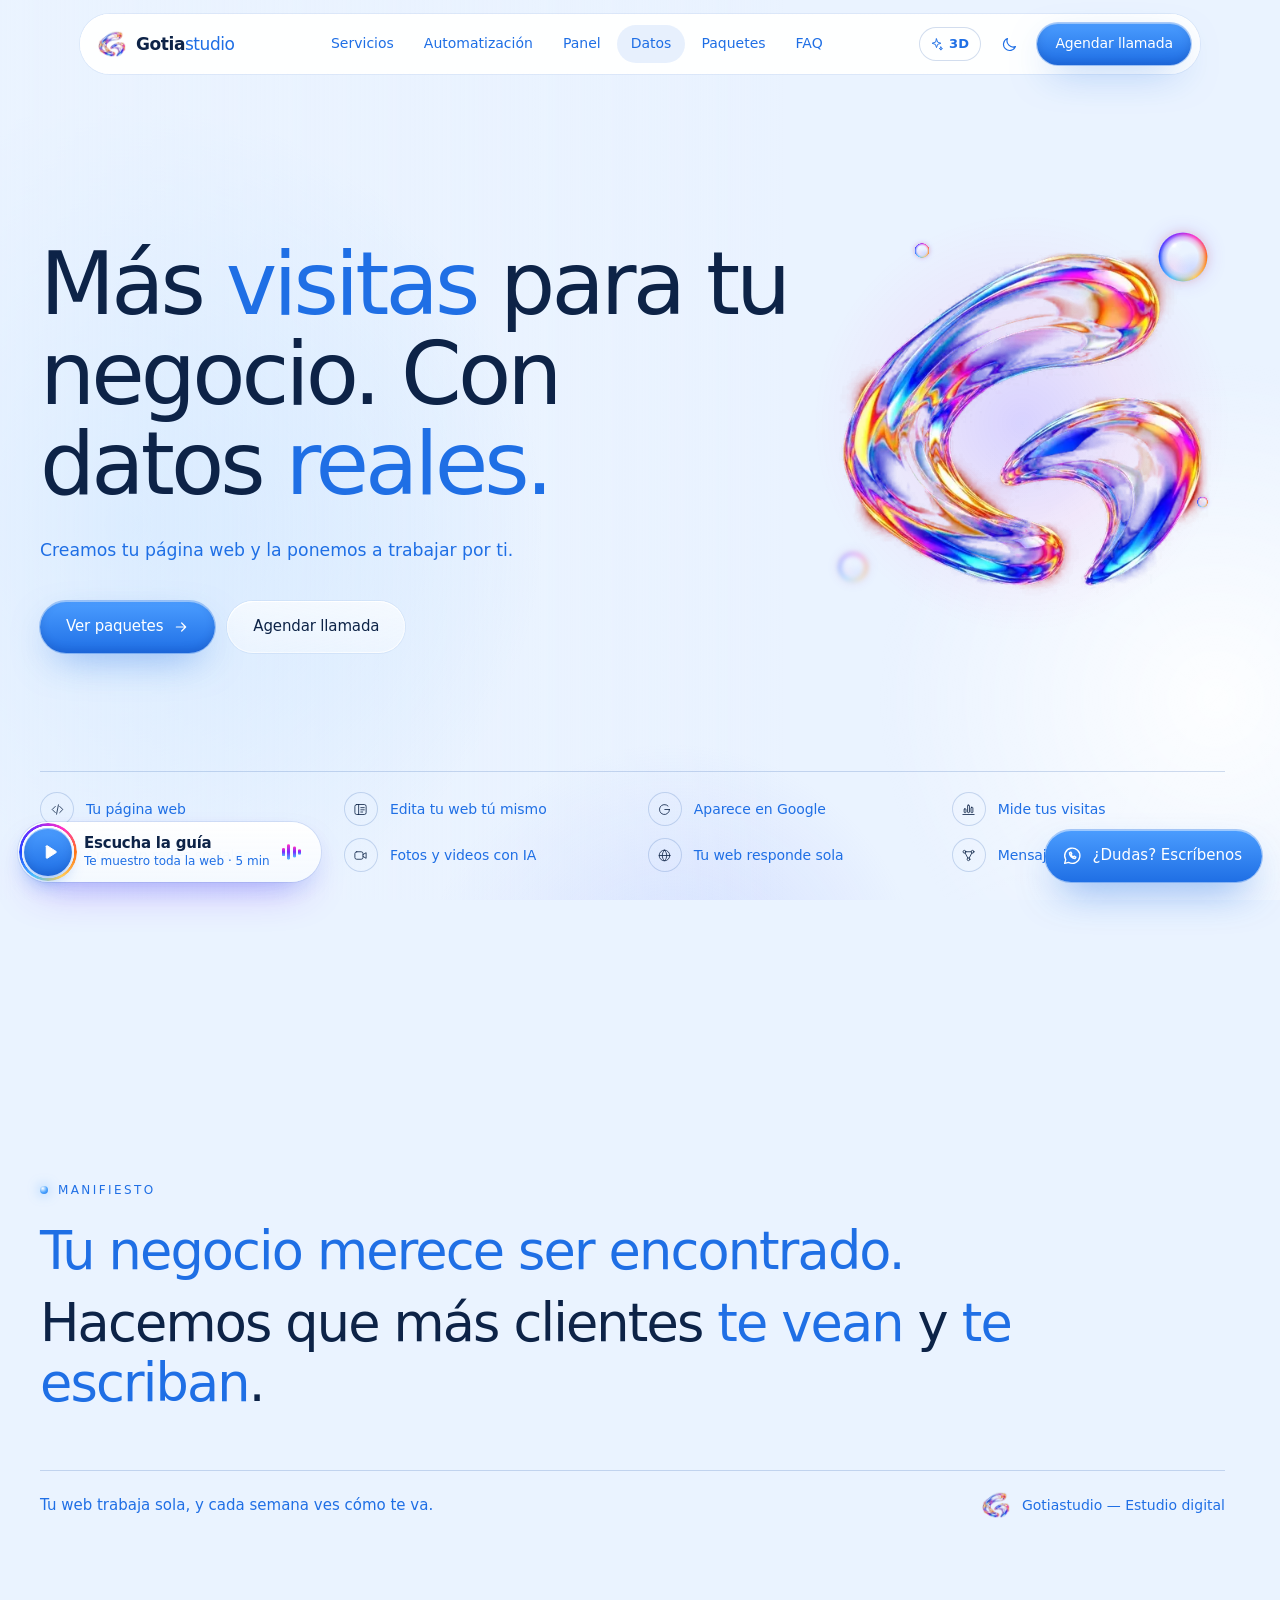
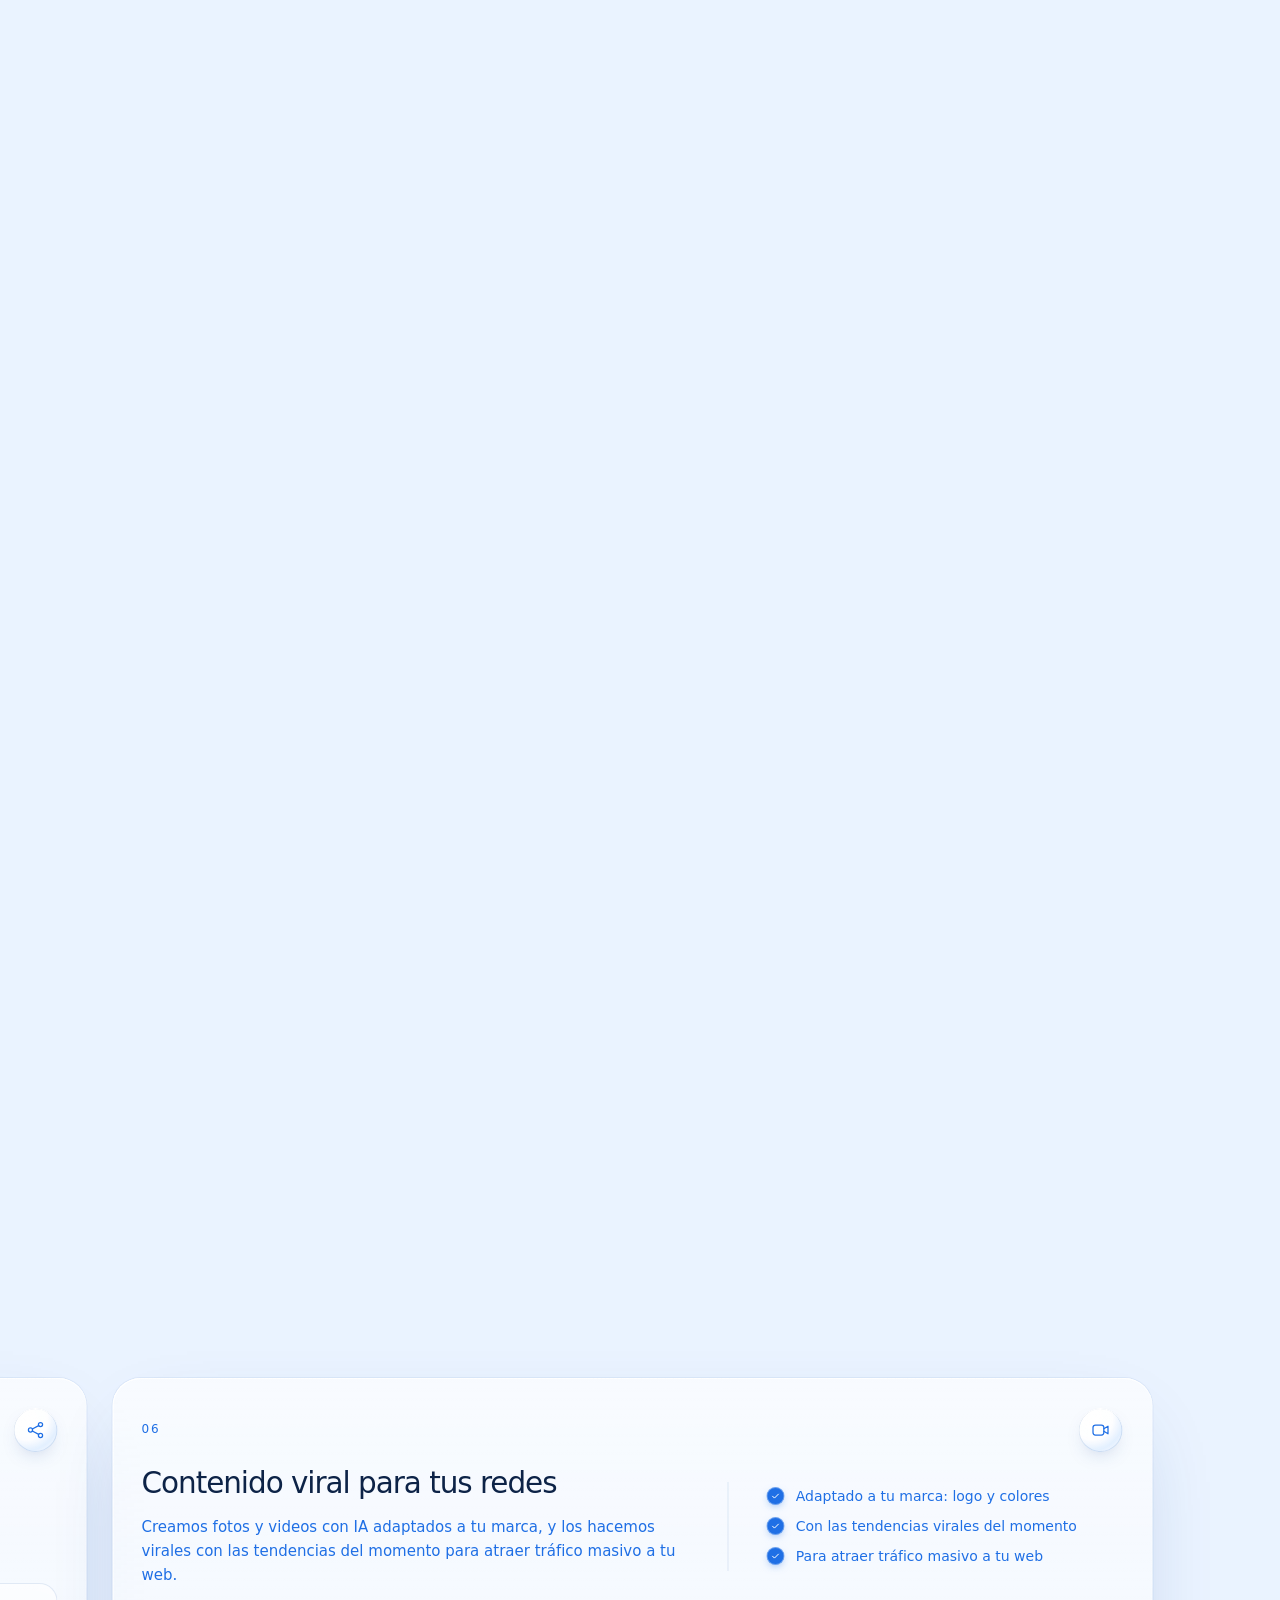
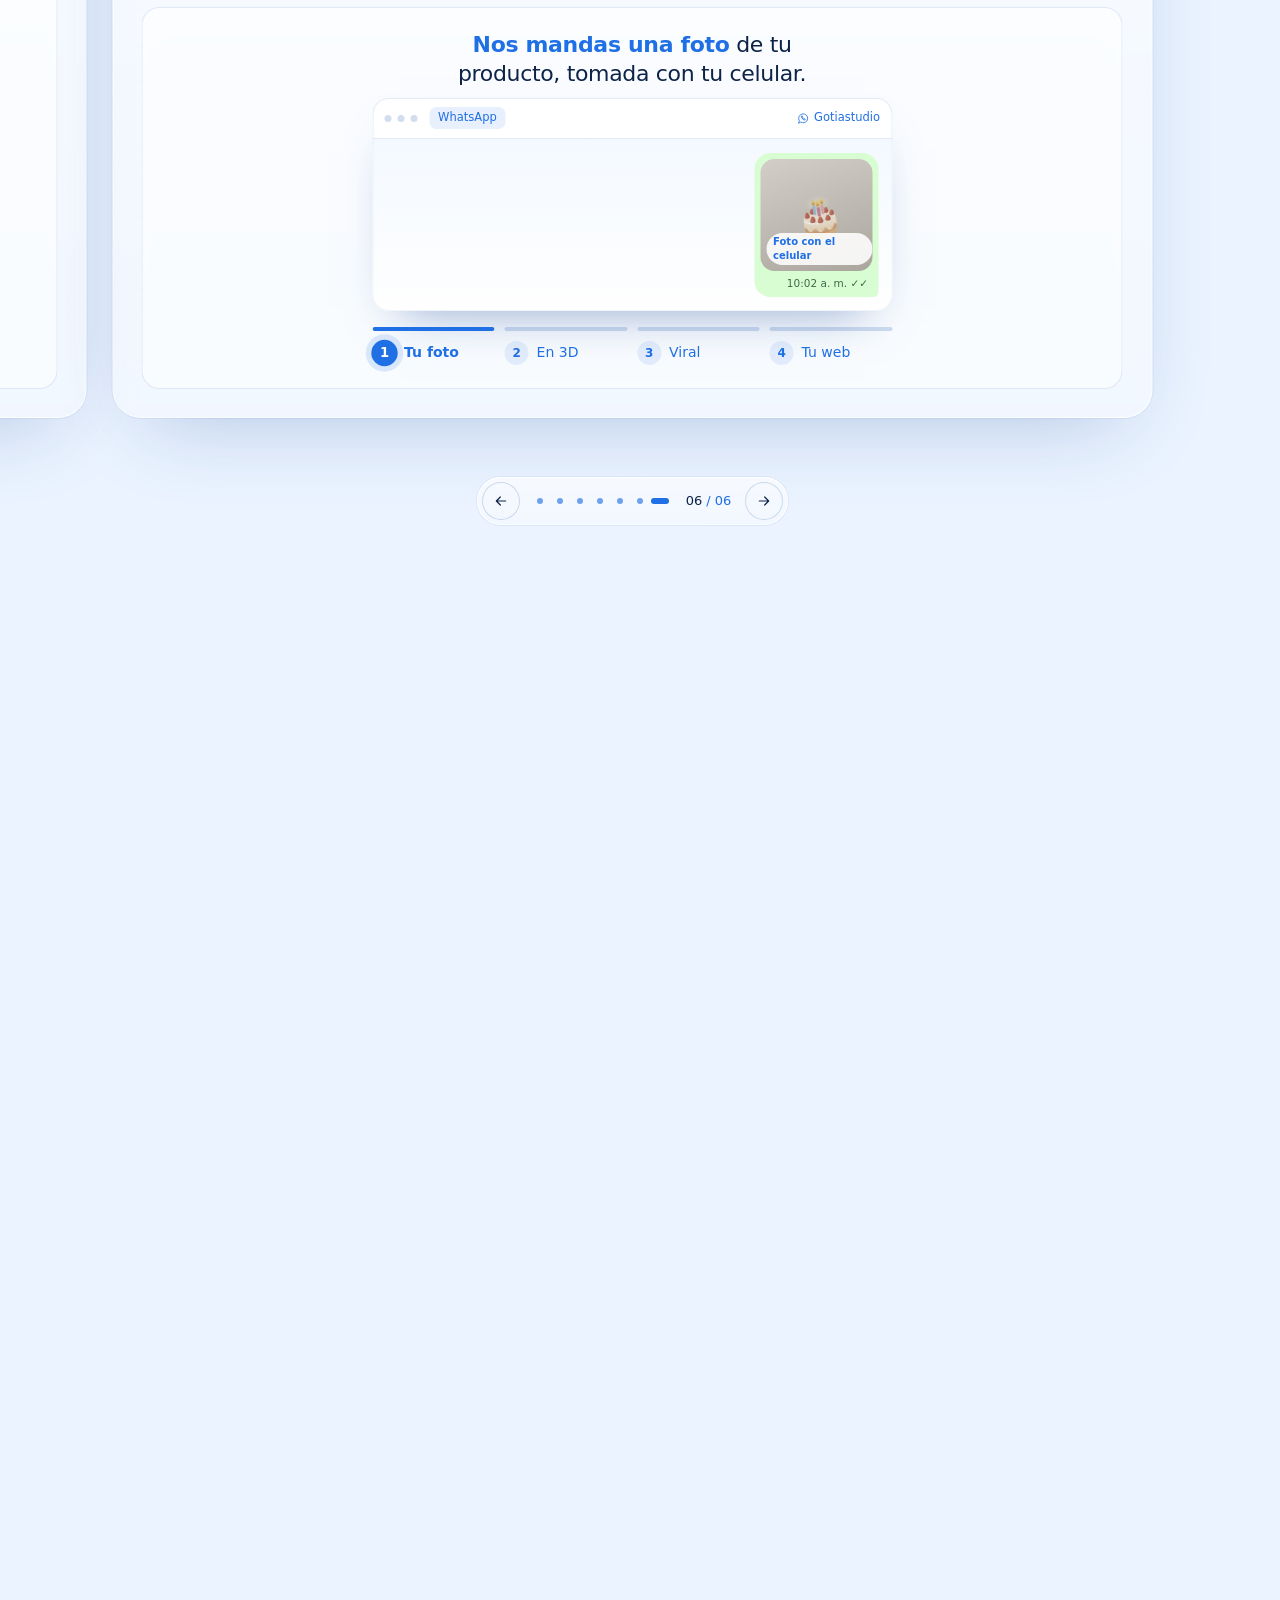
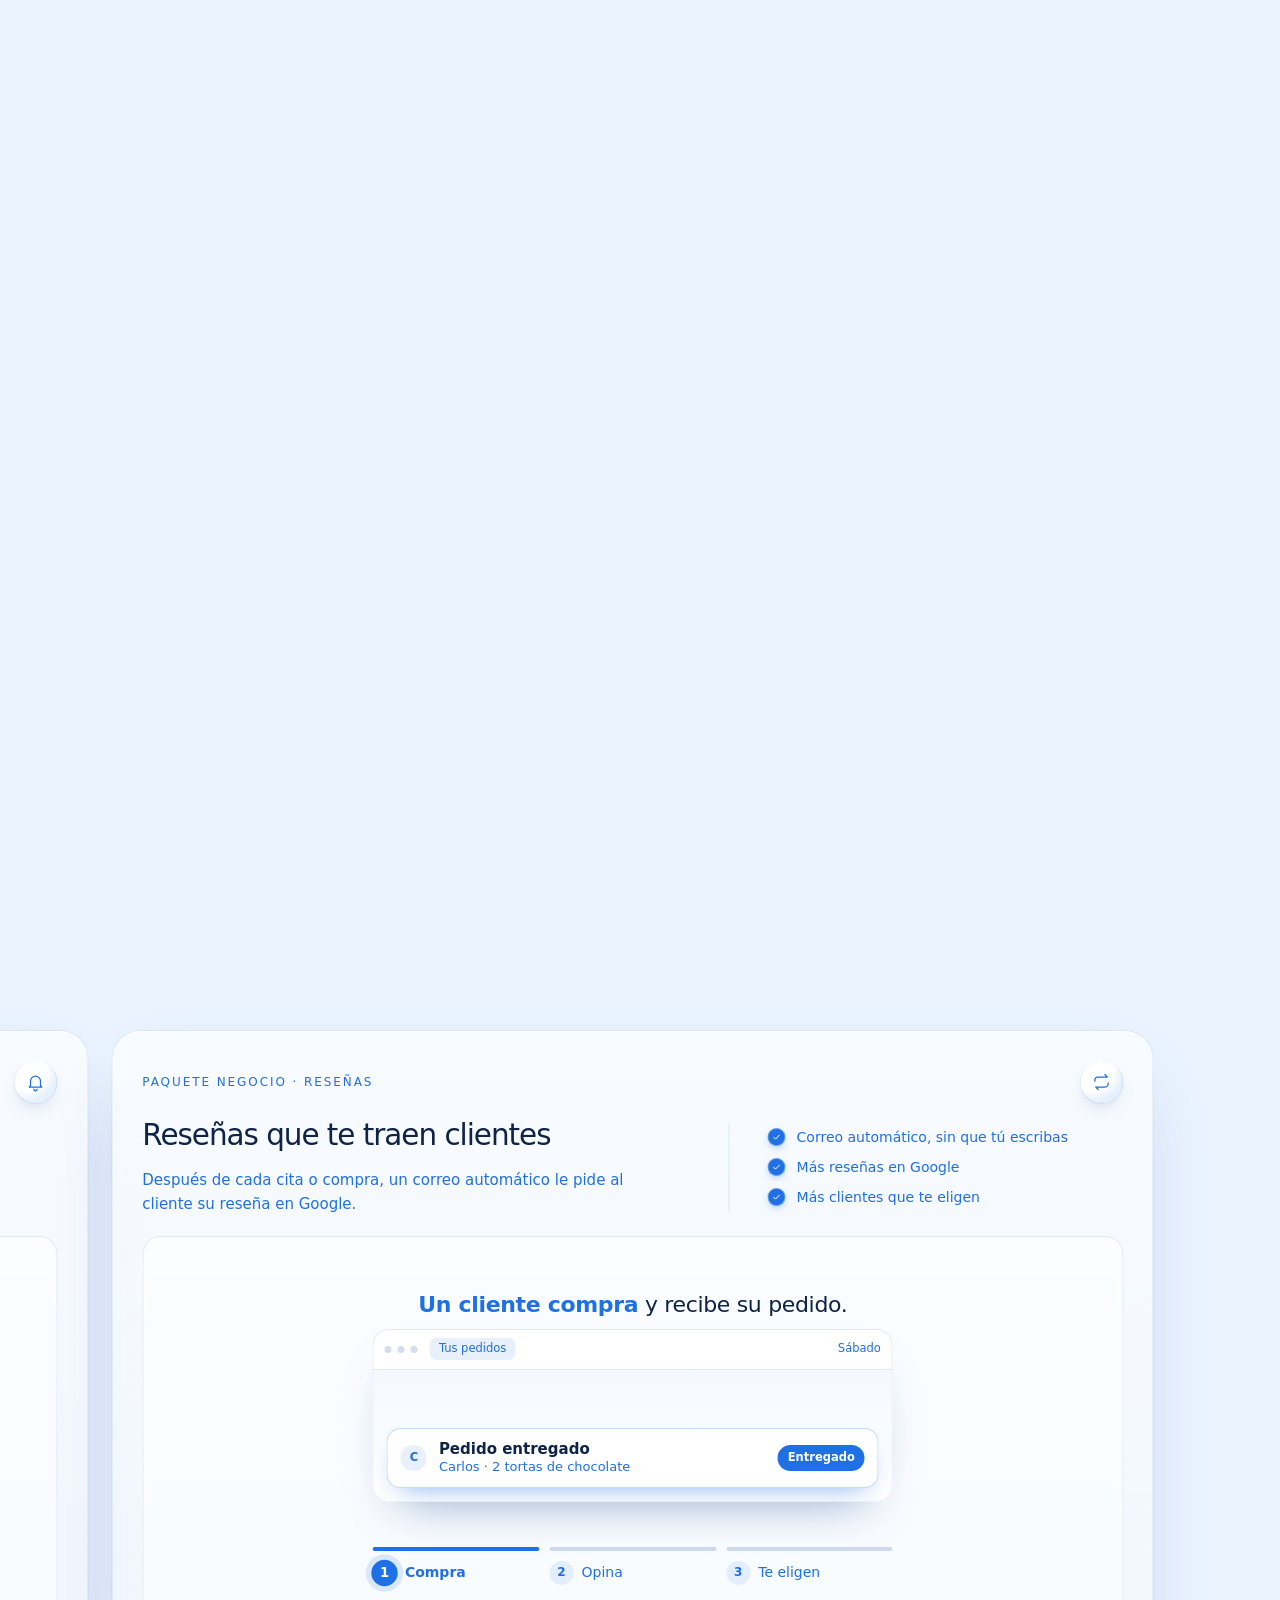
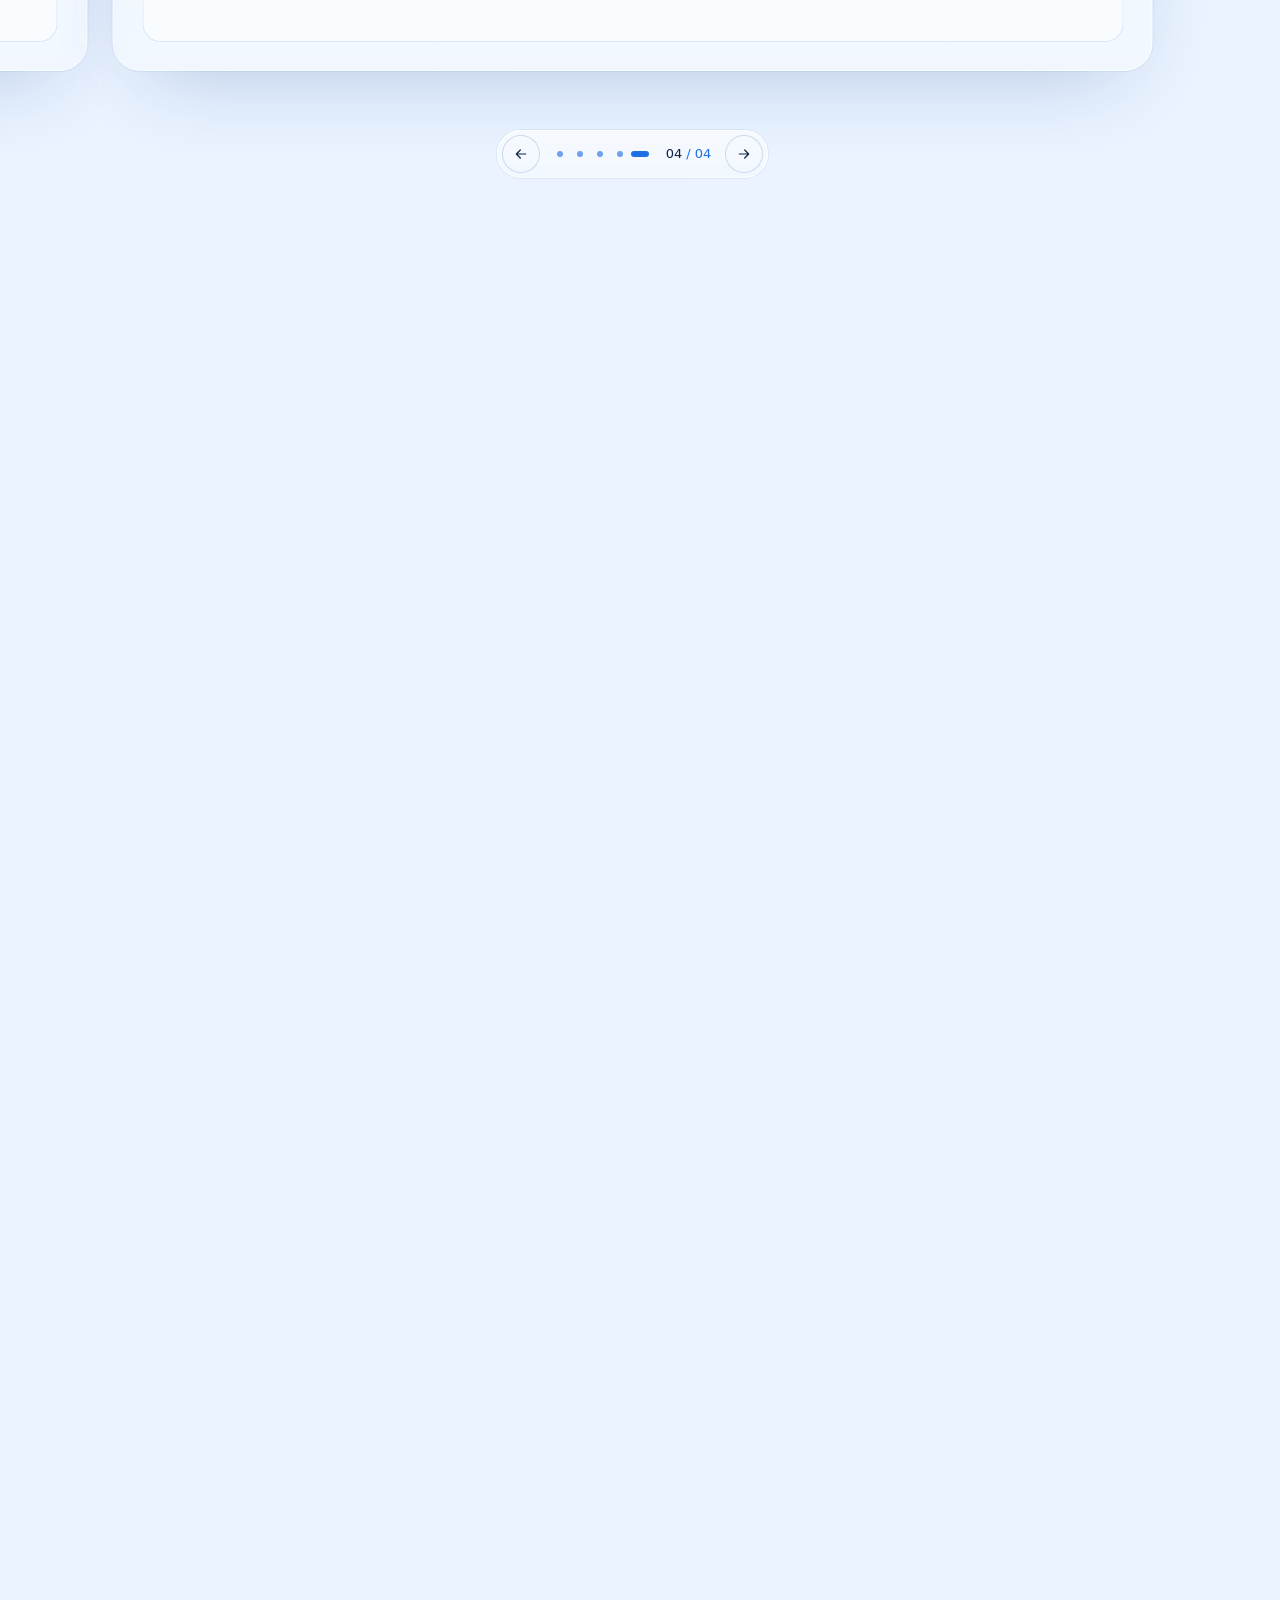
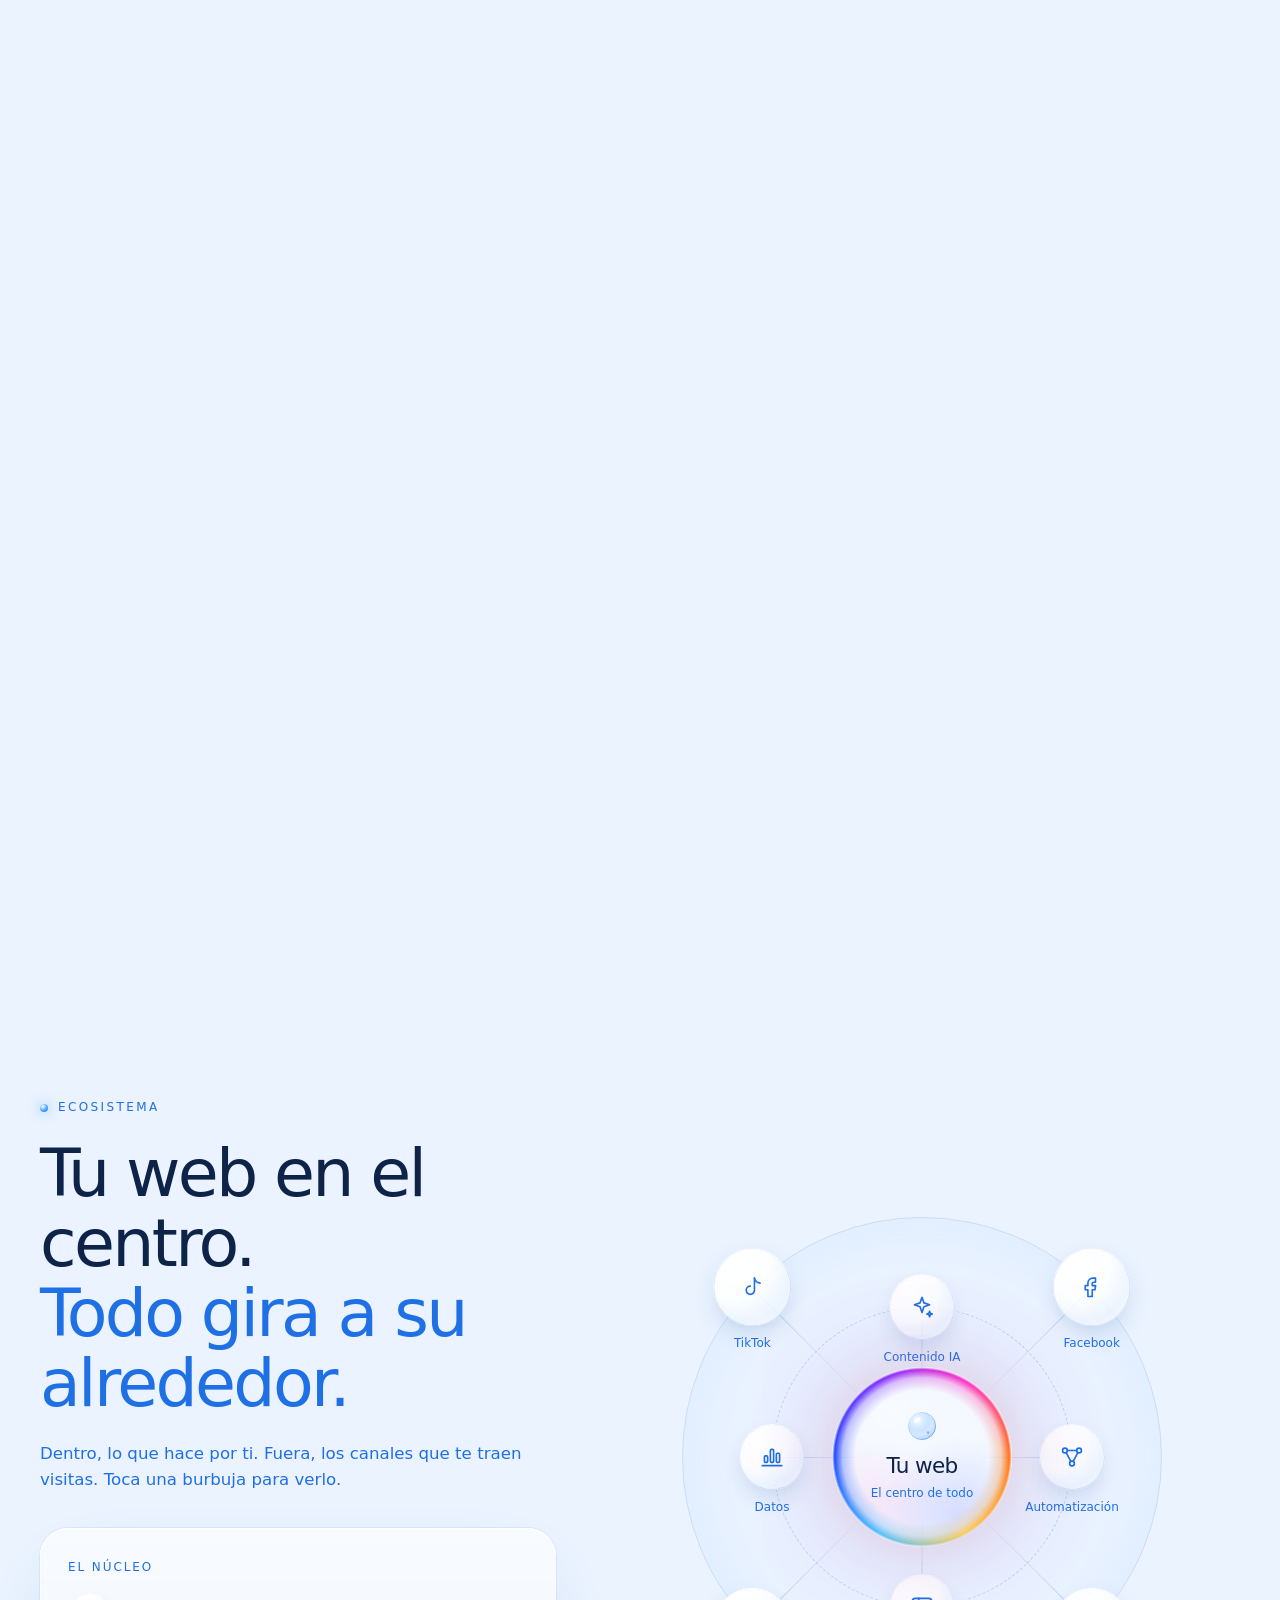
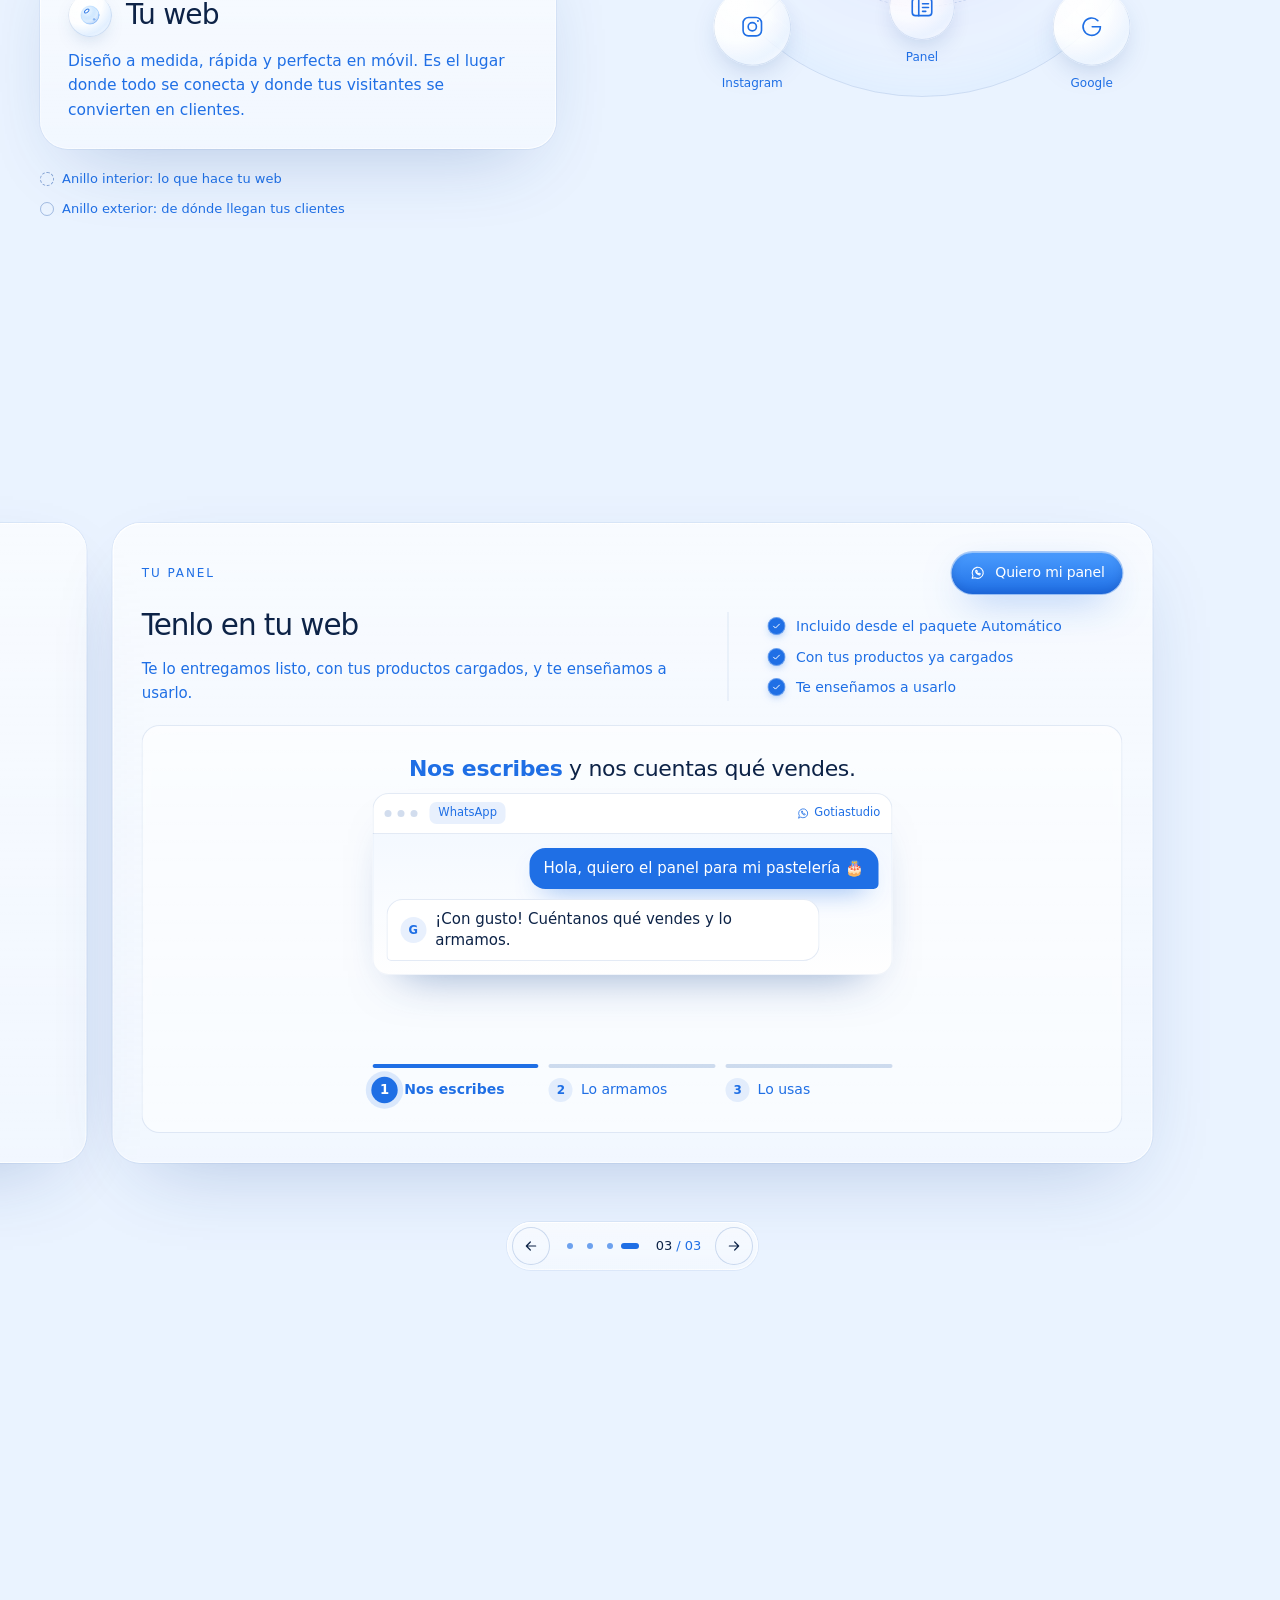
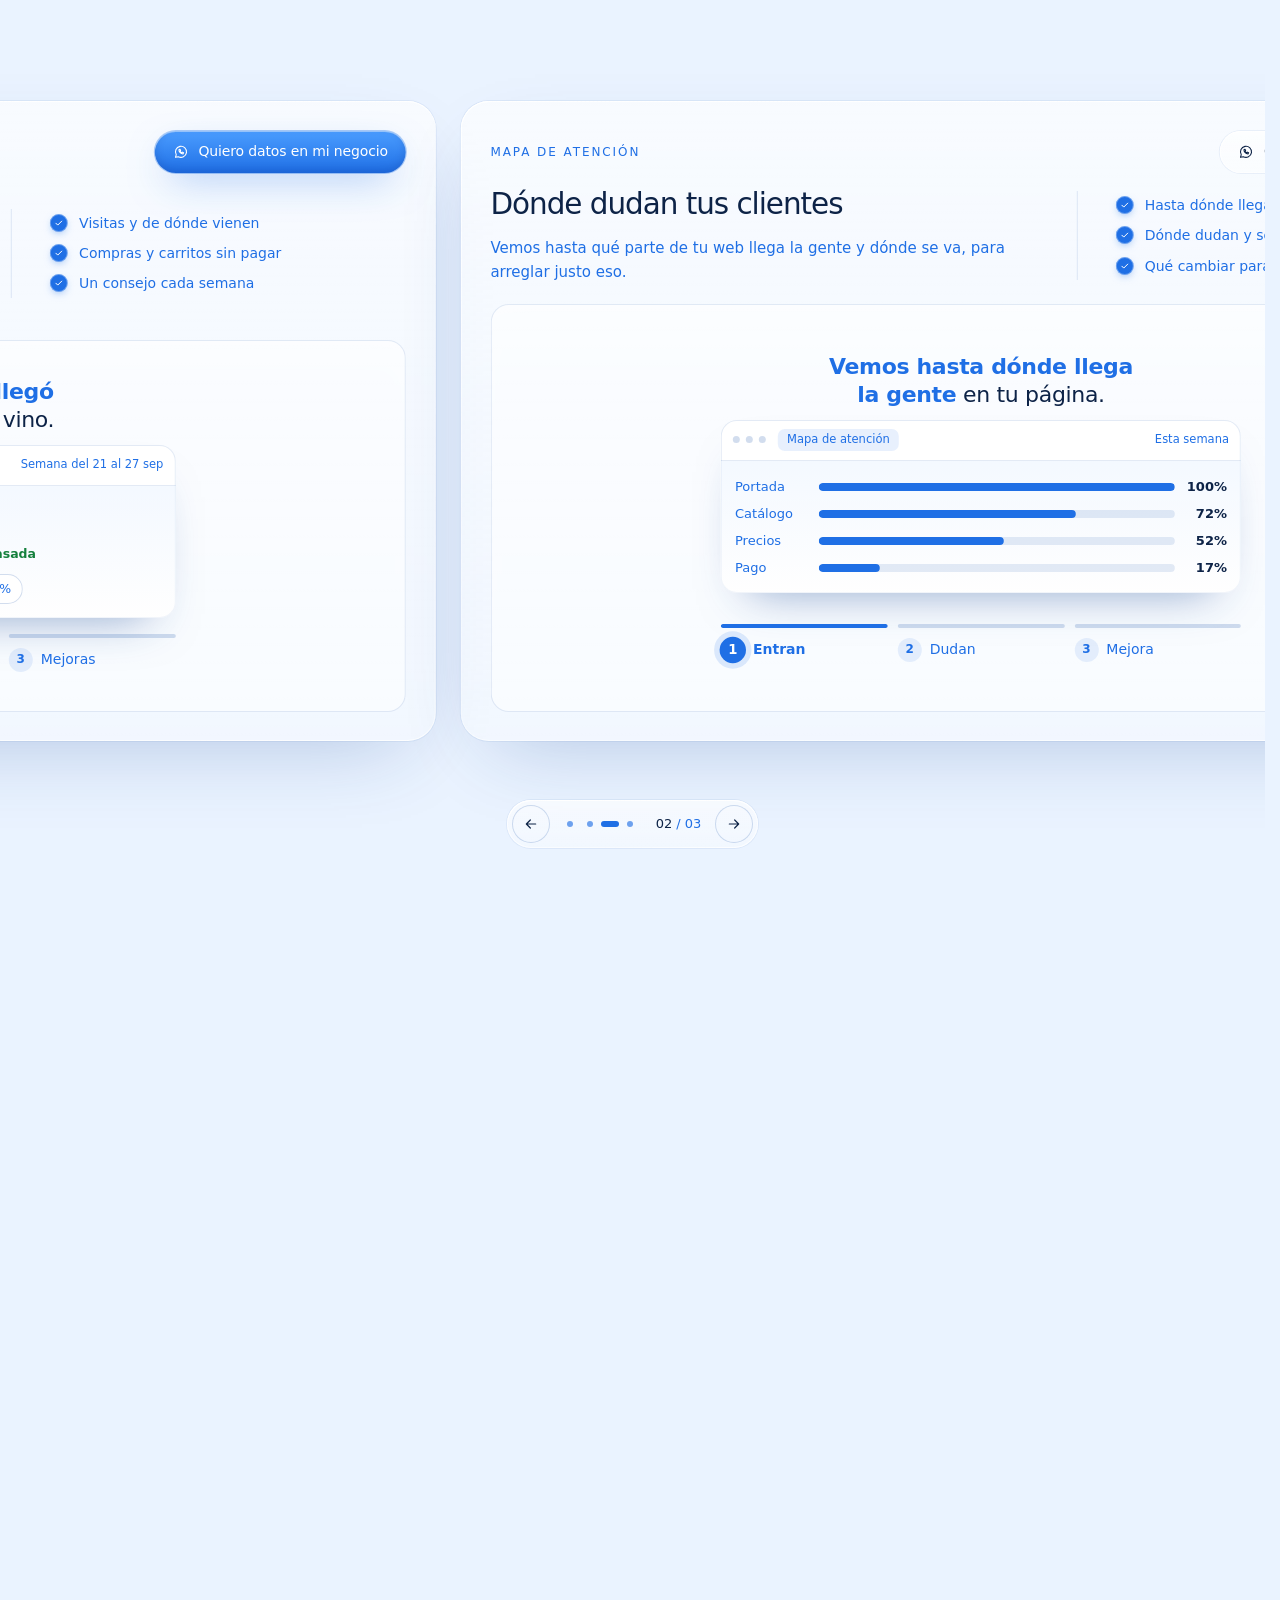
==== index.html @ 7eb77956 "Add files via upload" ====
<!doctype html>
<html lang="es">
<head>
  <meta charset="utf-8">
  <meta name="viewport" content="width=device-width, initial-scale=1, viewport-fit=cover">
  <title>Gotiastudio — Más visitas para tu negocio, con datos reales</title>
  <meta name="description" content="Gotiastudio es un estudio digital premium: páginas web con automatizaciones, catálogos con panel de administrador, posicionamiento en Google y redes sociales, datos verificables semanales y contenido de estudio con IA.">
  <meta name="theme-color" content="#eaf3ff">
  <meta name="color-scheme" content="light">
  <meta property="og:type" content="website">
  <meta property="og:title" content="Gotiastudio — Más visitas para tu negocio, con datos reales">
  <meta property="og:description" content="Webs con automatizaciones, panel de administrador, Google, redes sociales, datos semanales y contenido de estudio con IA. Todo conectado.">
  <!-- Vista previa al compartir por WhatsApp. La imagen es og-imagen.jpg,
       que en la carpeta de GitHub queda en la raíz: por eso la ruta completa es /og-imagen.jpg -->
  <link rel="canonical" href="https://gotiastudio.it.com/">
  <meta property="og:url" content="https://gotiastudio.it.com/">
  <meta property="og:site_name" content="Gotiastudio">
  <meta property="og:locale" content="es_CO">
  <meta property="og:image" content="https://gotiastudio.it.com/og-imagen.jpg">
  <meta property="og:image:width" content="1200">
  <meta property="og:image:height" content="630">
  <meta property="og:image:alt" content="Página web para tu negocio, conectada a tu WhatsApp · Gotiastudio">
  <meta name="twitter:card" content="summary_large_image">
  <link rel="icon" href="favicon-32.png?v=2" type="image/png" sizes="32x32">
  <link rel="icon" href="favicon-192.png?v=2" type="image/png" sizes="192x192">
  <link rel="apple-touch-icon" href="apple-touch-icon.png?v=2">

  <!-- la letra Manrope va en la web (sin pedirla a Google): carga antes y sin bloquear -->
  <link rel="preload" href="manrope-latin.woff2" as="font" type="font/woff2" crossorigin>
  <link rel="preload" href="g-glass-alpha-480.webp" as="image" type="image/webp" fetchpriority="high"
        imagesrcset="g-glass-alpha-480.webp 480w, g-glass-alpha.webp?v=2 648w" imagesizes="(max-width: 860px) 260px, 30vw">
  <link rel="stylesheet" href="styles.css?v=92">

  <script>
    (function () {
      var root = document.documentElement;
      root.classList.add('js');
      // tres versiones de la web:
      //   · "esencial" (simple y rápida): la que se ve al entrar con un buen equipo (html.lite)
      //   · "lite": la Esencial con todo quieto y sin desenfoques, para equipos de gama media-baja,
      //     internet lento o ahorro de datos (html.lite.lowend). La web la elige sola (lowEnd, abajo)
      //   · "3d" (efectos y movimiento): solo si quien visita la activa con el botón "3D" del menú
      // La elección dura toda la visita (sessionStorage). Un enlace con ?version=3d o ?version=lite
      // entra directo a esa versión; ?version=esencial sale del 3D y deja que la web vuelva a elegir.
      var gotia = window.gotia = window.gotia || {};
      // scripts de la versión 3D: solo se descargan si se elige el 3D (main.js los carga)
      gotia.fx = ['bubbles.js?v=13', 'scenes.js?v=4'];

      // ¿equipo o conexión de gama media-baja? Devuelve el motivo, o '' si va bien con Esencial.
      // Aquí solo lo que el navegador cuenta al instante: la prueba del chip gráfico y la de
      // fluidez van después, sin frenar la carga (main.js), y se recuerdan para la próxima vez.
      // (La misma prueba está en paquetes.html)
      function lowEnd() {
        var n = navigator, c = n.connection || {};
        var mq = function (q) { return matchMedia(q).matches; };
        if (c.saveData || mq('(prefers-reduced-data: reduce)')) return 'ahorro de datos';
        if (/2g|3g/.test(c.effectiveType || '')) return 'internet lento';
        if (mq('(prefers-reduced-motion: reduce)')) return 'movimiento reducido';
        if (n.deviceMemory && n.deviceMemory <= 4) return 'poca memoria';
        // los equipos de Apple no dicen sus núcleos reales: ahí decide la prueba de fluidez
        var cores = n.hardwareConcurrency || 8;
        if (!/Mac|iPhone|iPad|iPod/.test(n.platform || '') && cores <= (mq('(pointer: coarse)') ? 4 : 2)) return 'procesador';
        try {
          if (localStorage.getItem('gotia-gpu') === 'bajo') return 'gráficos';
          if (Date.now() - Number(localStorage.getItem('gotia-lento')) < 2592e6) return 'iba lento';   // 30 días
        } catch (e) {}
        return '';
      }

      var v = null;
      try {
        var params = new URLSearchParams(location.search), q = params.get('version');
        if (q === '3d' || q === 'lite' || q === 'esencial') {
          if (q === 'esencial') sessionStorage.removeItem('gotia-version');
          else sessionStorage.setItem('gotia-version', q);
          params.delete('version');
          var rest = params.toString();
          history.replaceState(null, '', location.pathname + (rest ? '?' + rest : '') + location.hash);
        }
        v = sessionStorage.getItem('gotia-version');
      } catch (e) {}
      if (v !== '3d' && v !== 'lite') v = null;
      gotia.chosen = v;   // lo que eligió quien visita (null: decide la web)
      if (v === '3d') {
        root.classList.add('is-loading');
        gotia.fx.forEach(function (src) {
          var l = document.createElement('link');
          l.rel = 'preload'; l.as = 'script'; l.href = src;
          document.head.appendChild(l);
        });
      } else {
        root.classList.add('lite');
        gotia.low = v === 'lite' ? 'enlace' : lowEnd();   // por qué está en Lite ('' = Esencial)
        if (gotia.low) root.classList.add('lowend');
      }
    })();
    // modo negro: si el visitante lo eligió antes, se aplica antes de pintar nada (sin destello claro)
    try {
      if (localStorage.getItem('gotia-theme') === 'dark') {
        document.documentElement.dataset.theme = 'dark';
        document.querySelector('meta[name="theme-color"]').content = '#000000';
        document.querySelector('meta[name="color-scheme"]').content = 'dark';
      }
    } catch (e) {}
    // red de seguridad: si el JS no llega, la pantalla de carga nunca deja la página bloqueada
    setTimeout(function () {
      if (window.gotia.loaderRunning) return;
      document.documentElement.classList.remove('is-loading');
      document.body.classList.add('is-ready');
      document.dispatchEvent(new Event('gotia:reveal'));
    }, 6000);
  </script>

  <script type="application/ld+json">
  {
    "@context": "https://schema.org",
    "@type": "ProfessionalService",
    "name": "Gotiastudio",
    "url": "https://gotiastudio.it.com/",
    "image": "https://gotiastudio.it.com/og-imagen.jpg",
    "description": "Estudio digital premium: páginas web con automatizaciones, catálogos con panel de administrador, posicionamiento en Google y redes sociales, datos verificables y contenido de estudio con IA.",
    "email": "gotiastudiocontacto@gmail.com",
    "makesOffer": [
      {"@type": "Offer", "itemOffered": {"@type": "Service", "name": "Páginas web: paquetes Emprende, Presencia, Automático y Negocio"}},
      {"@type": "Offer", "itemOffered": {"@type": "Service", "name": "Automatizaciones dentro de tu página web, conectadas con Google Calendar, Booking y Airbnb"}},
      {"@type": "Offer", "itemOffered": {"@type": "Service", "name": "Mensualidades: Cuidado, Cuidado Automático, Cuidado Negocio y Crecimiento"}},
      {"@type": "Offer", "itemOffered": {"@type": "Service", "name": "Catálogo con panel de administrador"}},
      {"@type": "Offer", "itemOffered": {"@type": "Service", "name": "Posicionamiento en el ecosistema de Google"}},
      {"@type": "Offer", "itemOffered": {"@type": "Service", "name": "Datos verificables y reporte semanal"}},
      {"@type": "Offer", "itemOffered": {"@type": "Service", "name": "Posicionamiento en Instagram, TikTok y Facebook"}},
      {"@type": "Offer", "itemOffered": {"@type": "Service", "name": "Contenido de estudio con IA avanzada"}}
    ]
  }
  </script>
</head>
<body>

<!-- ============ PANTALLA DE CARGA ============ -->
<div class="loader" id="loader" role="status" aria-label="Cargando Gotiastudio">
  <div class="loader-bubbles" aria-hidden="true">
    <span class="lb far" style="--s:22vmin;left:-2%;top:3%;--d:10s;--dy:-24px"></span>
    <span class="lb far" style="--s:13vmin;left:13%;top:22%;--d:7s;--dl:.05s;--dy:-30px"></span>
    <span class="lb" style="--s:7vmin;left:84%;top:16%;--d:8s;--dl:.15s;--dy:-22px;--dx:8px"></span>
    <span class="lb far" style="--s:16vmin;left:88%;top:70%;--d:9s;--dl:.1s;--dy:-34px"></span>
    <span class="lb" style="--s:8vmin;left:9%;top:77%;--d:7.5s;--dl:.2s;--dy:-24px;--dx:-6px"></span>
    <span class="lb" style="--s:4vmin;left:27%;top:89%;--d:6s;--dl:.3s;--dy:-18px"></span>
    <span class="lb" style="--s:5.5vmin;left:71%;top:90%;--d:6.5s;--dl:.25s;--dy:-20px"></span>
    <span class="lb" style="--s:3vmin;left:31%;top:10%;--d:5.5s;--dl:.35s;--dy:-14px"></span>
    <span class="lb" style="--s:2.6vmin;left:65%;top:8%;--d:6s;--dl:.4s;--dy:-16px"></span>
    <span class="lb" style="--s:3.4vmin;left:95%;top:43%;--d:5s;--dl:.3s;--dy:-12px"></span>
    <span class="lb" style="--s:2.4vmin;left:4%;top:47%;--d:5.5s;--dl:.45s;--dy:-14px"></span>
    <span class="lb" style="--s:2vmin;left:43%;top:93%;--d:5s;--dl:.5s;--dy:-12px"></span>
    <span class="lb" style="--s:1.6vmin;left:57%;top:14%;--d:4.5s;--dl:.5s;--dy:-10px"></span>
    <span class="lb" style="--s:2.2vmin;left:79%;top:36%;--d:5s;--dl:.55s;--dy:-12px"></span>
    <span class="lb" style="--s:2.8vmin;left:19%;top:58%;--d:6s;--dl:.4s;--dy:-16px"></span>
    <span class="lb far" style="--s:20vmin;left:101%;top:101%;--d:11s;--dl:.1s;--dy:-28px"></span>
  </div>

  <div class="loader-core" aria-hidden="true">
    <div class="loader-halo"><i></i></div>
    <svg class="loader-ring" viewBox="0 0 220 220">
      <defs>
        <linearGradient id="ld-irid" x1="0" y1="0" x2="1" y2="1">
          <stop offset="0" stop-color="#4cc0ff"/>
          <stop offset=".22" stop-color="#1f47ff"/>
          <stop offset=".42" stop-color="#7a2bff"/>
          <stop offset=".62" stop-color="#ff2fc6"/>
          <stop offset=".82" stop-color="#ff7314"/>
          <stop offset="1" stop-color="#ffcc59"/>
        </linearGradient>
      </defs>
      <circle class="lr-track" cx="110" cy="110" r="104"/>
      <circle class="lr-ticks" cx="110" cy="110" r="97" pathLength="120"/>
      <circle class="lr-arc" cx="110" cy="110" r="104" pathLength="100"/>
    </svg>
    <div class="loader-head"></div>
    <div class="loader-orbit" style="--in:13%;--t:5s;--o:-1.2s"><span class="lb" style="--s:9px;--dl:.6s"></span></div>
    <div class="loader-orbit rev" style="--in:-5%;--t:7.5s;--o:-3s"><span class="lb" style="--s:20px;--dl:.5s"></span></div>
    <div class="loader-orbit" style="--in:-11%;--t:10s;--o:-6s"><span class="lb" style="--s:13px;--dl:.7s"></span></div>
  </div>

  <div class="loader-meta" aria-hidden="true">
    <span class="loader-word">Gotia<span>studio</span></span>
    <i class="loader-sep"></i>
    <span class="loader-count" id="loader-pct">000</span>
  </div>
</div>
<div class="loader-g" id="loader-g" aria-hidden="true"><img src="g-glass-alpha.webp?v=2" srcset="g-glass-alpha-480.webp 480w, g-glass-alpha.webp?v=2 648w" sizes="(max-width: 860px) 260px, 30vw" alt="" width="648" height="608" decoding="async" fetchpriority="high"></div>

<!-- ============ SVG sprite ============ -->
<svg class="sprite" aria-hidden="true" focusable="false">
  <defs>
    <radialGradient id="lg-fill" cx="34%" cy="28%" r="80%">
      <stop offset="0" stop-color="#fff" stop-opacity=".98"/>
      <stop offset=".32" stop-color="#bfe0ff" stop-opacity=".55"/>
      <stop offset=".7" stop-color="#4aa3ff" stop-opacity=".18"/>
      <stop offset="1" stop-color="#1f6fe5" stop-opacity=".32"/>
    </radialGradient>
    <linearGradient id="lg-rim" x1="0" y1="0" x2="1" y2="1">
      <stop offset="0" stop-color="#fff" stop-opacity=".95"/>
      <stop offset=".5" stop-color="#4aa3ff" stop-opacity=".45"/>
      <stop offset="1" stop-color="#1f6fe5" stop-opacity=".7"/>
    </linearGradient>
  </defs>
  <!-- retrato de ejemplo (ilustrado) de la clienta del tutorial de la tarjeta 01 -->
  <symbol id="av-laura" viewBox="0 0 40 40">
    <clipPath id="av-laura-c"><circle cx="20" cy="20" r="20"/></clipPath>
    <g clip-path="url(#av-laura-c)">
      <rect width="40" height="40" fill="#d6e6fb"/>
      <path d="M9 31c0-9 3-22 11-22s11 13 11 22z" fill="#4a2f25"/>
      <path d="M5 42c1.5-8 7.5-12 15-12s13.5 4 15 12z" fill="#1f6fe5"/>
      <path d="M16.5 25h7v6c-1 1.6-2.2 2.4-3.5 2.4s-2.5-.8-3.5-2.4z" fill="#e0a982"/>
      <ellipse cx="20" cy="19" rx="7" ry="8" fill="#f1c39f"/>
      <path d="M12.6 18.5c-.4-6 3-9.8 7.6-9.8 4.8 0 8 3.6 7.3 9.6-1.8-3.4-4.6-5.2-8.4-5.6-2.4 1.6-4.4 3.6-6.5 5.8z" fill="#4a2f25"/>
      <circle cx="17.3" cy="19.6" r=".95" fill="#3a2620"/>
      <circle cx="22.7" cy="19.6" r=".95" fill="#3a2620"/>
      <path d="M17.8 23c1.3 1.1 3.1 1.1 4.4 0" fill="none" stroke="#b8664f" stroke-width=".9" stroke-linecap="round"/>
      <circle cx="15.6" cy="22" r="1.3" fill="#f08f86" opacity=".35"/>
      <circle cx="24.4" cy="22" r="1.3" fill="#f08f86" opacity=".35"/>
    </g>
  </symbol>
  <symbol id="logo" viewBox="0 0 32 32">
    <circle cx="16" cy="16" r="14.5" fill="url(#lg-fill)" stroke="url(#lg-rim)" stroke-width="1"/>
    <ellipse cx="10.8" cy="9.6" rx="4.2" ry="2.2" transform="rotate(-38 10.8 9.6)" fill="#fff" opacity=".9"/>
    <circle cx="22.5" cy="23" r="1.3" fill="#1f6fe5" opacity=".45"/>
  </symbol>
  <symbol id="i-arrow" viewBox="0 0 24 24"><path d="M5 12h14M13 6l6 6-6 6"/></symbol>
  <symbol id="i-check" viewBox="0 0 24 24"><path d="M5 12.5l4.5 4.5L19 7.5"/></symbol>
  <symbol id="i-auto" viewBox="0 0 24 24"><circle cx="5.5" cy="6" r="2.2"/><circle cx="18.5" cy="6" r="2.2"/><circle cx="12" cy="18" r="2.2"/><path d="M7.7 6h8.6M6.6 8l4.3 8M17.4 8l-4.3 8"/></symbol>
  <symbol id="i-panel" viewBox="0 0 24 24"><rect x="3" y="4" width="18" height="16" rx="3"/><path d="M9 4v16M12.5 9H18M12.5 12.5H18M12.5 16h3"/></symbol>
  <symbol id="i-google" viewBox="0 0 24 24"><path d="M20 12a8 8 0 1 1-2.35-5.66"/><path d="M20 12h-7.5"/></symbol>
  <symbol id="i-data" viewBox="0 0 24 24"><path d="M3 20h18"/><rect x="5" y="11" width="3" height="6" rx="1"/><rect x="10.5" y="5" width="3" height="12" rx="1"/><rect x="16" y="8.5" width="3" height="8.5" rx="1"/></symbol>
  <symbol id="i-layers" viewBox="0 0 24 24"><path d="M12 3.5l8.5 4.5L12 12.5 3.5 8z"/><path d="M3.5 12L12 16.5l8.5-4.5M3.5 16L12 20.5l8.5-4.5"/></symbol>
  <symbol id="i-social" viewBox="0 0 24 24"><circle cx="18" cy="5.5" r="2.5"/><circle cx="6" cy="12" r="2.5"/><circle cx="18" cy="18.5" r="2.5"/><path d="M8.2 10.8l7.6-4.1M8.2 13.2l7.6 4.1"/></symbol>
  <symbol id="i-video" viewBox="0 0 24 24"><rect x="3" y="6" width="13" height="12" rx="3"/><path d="M16 10.5l5-3v9l-5-3"/></symbol>
  <symbol id="i-spark" viewBox="0 0 24 24"><path d="M12 3l1.8 5.2L19 10l-5.2 1.8L12 17l-1.8-5.2L5 10l5.2-1.8z"/><path d="M19 16l.7 1.8 1.8.7-1.8.7L19 21l-.7-1.8-1.8-.7 1.8-.7z"/></symbol>
  <symbol id="i-x" viewBox="0 0 24 24"><path d="M7 7l10 10M17 7L7 17"/></symbol>
  <symbol id="i-ig" viewBox="0 0 24 24"><rect x="3.5" y="3.5" width="17" height="17" rx="5"/><circle cx="12" cy="12" r="3.8"/><circle cx="17.2" cy="6.8" r=".9" fill="currentColor" stroke="none"/></symbol>
  <symbol id="i-tt" viewBox="0 0 24 24"><path d="M14 3.5v11.2a3.8 3.8 0 1 1-3.8-3.8"/><path d="M14 3.5c.6 2.6 2.4 4.3 5.2 4.6"/></symbol>
  <symbol id="i-fb" viewBox="0 0 24 24"><path d="M15.5 3.5H13A4.5 4.5 0 0 0 8.5 8v2.5H6v3.8h2.5v6.2h4v-6.2H15l.6-3.8h-3.1V8.4a1 1 0 0 1 1-1h2z"/></symbol>
  <symbol id="i-search" viewBox="0 0 24 24"><circle cx="11" cy="11" r="6.5"/><path d="M20 20l-4.3-4.3"/></symbol>
  <symbol id="i-bulb" viewBox="0 0 24 24"><path d="M9 18h6M10 21h4"/><path d="M12 3a6 6 0 0 0-3.6 10.8c.7.5 1.1 1.3 1.1 2.2h5c0-.9.4-1.7 1.1-2.2A6 6 0 0 0 12 3z"/></symbol>
  <symbol id="i-lock" viewBox="0 0 24 24"><rect x="5" y="10.5" width="14" height="10" rx="2.5"/><path d="M8.5 10.5V8a3.5 3.5 0 0 1 7 0v2.5"/></symbol>
  <symbol id="i-box" viewBox="0 0 24 24"><path d="M3.5 7.5L12 3l8.5 4.5v9L12 21l-8.5-4.5z"/><path d="M3.5 7.5L12 12l8.5-4.5M12 12v9"/></symbol>
  <symbol id="i-bag" viewBox="0 0 24 24"><path d="M5 8h14l-1 12H6z"/><path d="M9 8V6.5a3 3 0 0 1 6 0V8"/></symbol>
  <symbol id="i-text" viewBox="0 0 24 24"><path d="M5 6h14M5 11h14M5 16h9"/></symbol>
  <symbol id="i-image" viewBox="0 0 24 24"><rect x="3.5" y="4.5" width="17" height="15" rx="3"/><circle cx="9" cy="10" r="1.8"/><path d="M20.5 15.5l-5-5-9 9"/></symbol>
  <symbol id="i-gear" viewBox="0 0 24 24"><circle cx="12" cy="12" r="3"/><path d="M12 3v2.5M12 18.5V21M3 12h2.5M18.5 12H21M5.6 5.6l1.8 1.8M16.6 16.6l1.8 1.8M5.6 18.4l1.8-1.8M16.6 7.4l1.8-1.8"/></symbol>
  <symbol id="i-phone" viewBox="0 0 24 24"><rect x="7" y="2.5" width="10" height="19" rx="2.5"/><path d="M11 18.5h2"/></symbol>
  <symbol id="i-mail" viewBox="0 0 24 24"><rect x="3" y="5" width="18" height="14" rx="3"/><path d="M3.5 7l8.5 6 8.5-6"/></symbol>
  <symbol id="i-wa" viewBox="0 0 24 24"><path d="M4 20l1.2-4A8.3 8.3 0 1 1 8.3 19z"/><path d="M9.2 8.6c-.2 2.9 3.1 6.3 6.1 6.2l.9-1.6-1.9-1-1 .9c-1-.4-2-1.4-2.4-2.4l.9-1-1-1.9z"/></symbol>
  <symbol id="i-shield" viewBox="0 0 24 24"><path d="M12 3l7.5 3v5.5c0 4.5-3.2 8.2-7.5 9.5-4.3-1.3-7.5-5-7.5-9.5V6z"/><path d="M8.8 12.2l2.2 2.2 4.3-4.4"/></symbol>
  <symbol id="i-cal" viewBox="0 0 24 24"><rect x="3.5" y="5" width="17" height="15.5" rx="3"/><path d="M3.5 10h17M8 3v4M16 3v4"/></symbol>
  <symbol id="i-compass" viewBox="0 0 24 24"><circle cx="12" cy="12" r="8.5"/><path d="M15.5 8.5l-2 5-5 2 2-5z"/></symbol>
  <symbol id="i-pen" viewBox="0 0 24 24"><path d="M4 20l1-4.5L15.5 5a2.1 2.1 0 0 1 3 3L8 18.5z"/><path d="M13.5 7l3 3"/></symbol>
  <symbol id="i-code" viewBox="0 0 24 24"><path d="M8.5 7L3.5 12l5 5M15.5 7l5 5-5 5M13.5 4.5l-3 15"/></symbol>
  <symbol id="i-rocket" viewBox="0 0 24 24"><path d="M12 15.5l-3.5-3.5C10 7.5 13.5 4 20 4c0 6.5-3.5 10-8 11.5z"/><path d="M8.5 12H5l2.5-3.5h4M12 15.5V19l3.5-2.5v-4"/><circle cx="15" cy="9" r="1.3"/></symbol>
  <symbol id="i-moon" viewBox="0 0 24 24"><path d="M19.5 14.6A7.8 7.8 0 0 1 9.4 4.5a7.8 7.8 0 1 0 10.1 10.1z"/></symbol>
  <symbol id="i-sun" viewBox="0 0 24 24"><circle cx="12" cy="12" r="4"/><path d="M12 2.8v2.1M12 19.1v2.1M2.8 12h2.1M19.1 12h2.1M5.5 5.5L7 7M17 17l1.5 1.5M5.5 18.5L7 17M17 7l1.5-1.5"/></symbol>
  <symbol id="i-wrench" viewBox="0 0 24 24"><path d="M14.5 6.5a4 4 0 0 0 5 5L12 19a2.1 2.1 0 0 1-3-3l7.5-7.5z"/><path d="M14.5 6.5L17 4l3 3-2.5 2.5"/></symbol>
  <symbol id="i-sheet" viewBox="0 0 24 24"><rect x="4" y="3.5" width="16" height="17" rx="2.5"/><path d="M4 9h16M4 14.5h16M10 9v11.5"/></symbol>
  <symbol id="i-card" viewBox="0 0 24 24"><rect x="3" y="5.5" width="18" height="13" rx="2.5"/><path d="M3 10h18M7 15h4"/></symbol>
  <symbol id="i-globe" viewBox="0 0 24 24"><circle cx="12" cy="12" r="8.5"/><path d="M3.5 12h17M12 3.5c2.4 2.4 3.5 5.3 3.5 8.5s-1.1 6.1-3.5 8.5c-2.4-2.4-3.5-5.3-3.5-8.5s1.1-6.1 3.5-8.5z"/></symbol>
  <symbol id="i-bell" viewBox="0 0 24 24"><path d="M6 16.5V11a6 6 0 0 1 12 0v5.5l1.5 1.5h-15z"/><path d="M10 20.5a2 2 0 0 0 4 0"/></symbol>
  <symbol id="i-chat" viewBox="0 0 24 24"><path d="M4 6.5A2.5 2.5 0 0 1 6.5 4h11A2.5 2.5 0 0 1 20 6.5v8a2.5 2.5 0 0 1-2.5 2.5H10l-4.5 3.5V17A2.5 2.5 0 0 1 4 14.5z"/><path d="M8.5 9.5h7M8.5 12.5h4.5"/></symbol>
  <symbol id="i-repeat" viewBox="0 0 24 24"><path d="M4 11V9.5A3.5 3.5 0 0 1 7.5 6H19l-3-3M20 13v1.5a3.5 3.5 0 0 1-3.5 3.5H5l3 3"/></symbol>
  <symbol id="i-play" viewBox="0 0 24 24"><path d="M7.5 5.2v13.6a.8.8 0 0 0 1.2.7l10.6-6.8a.8.8 0 0 0 0-1.4L8.7 4.5a.8.8 0 0 0-1.2.7z"/></symbol>
  <symbol id="i-pause" viewBox="0 0 24 24"><path d="M8.5 6v12M15.5 6v12"/></symbol>
</svg>

<a class="skip" href="#main">Saltar al contenido</a>

<div class="ambient" aria-hidden="true"><i></i><i></i><i></i></div>
<!-- Escenario fijo: la "G" de cristal y sus burbujas acompañan el scroll y cambian en cada sección -->
<div class="stage" aria-hidden="true">
  <canvas class="stage-canvas" id="bubbles"></canvas>
  <div class="stage-bubbles"></div>
</div>
<div class="cursor" aria-hidden="true"><span class="cursor-ring"></span></div>

<!-- ============ NAV ============ -->
<header class="nav" id="nav">
  <nav class="nav-inner glass" aria-label="Principal">
    <a href="#top" class="brand" aria-label="Gotiastudio, inicio">
      <img class="brand-mark" src="g-logo-64.webp" srcset="g-logo-64.webp 2x, g-logo.webp?v=2 4x" alt="" width="26" height="26" decoding="async">
      <span class="brand-word">Gotia<span>studio</span></span>
    </a>
    <ul class="nav-links">
      <li><a href="#servicios">Servicios</a></li>
      <li><a href="#automatizacion">Automatización</a></li>
      <li><a href="#panel">Panel</a></li>
      <li><a href="#datos">Datos</a></li>
      <li><a href="#packs">Paquetes</a></li>
      <li><a href="#faq">FAQ</a></li>
    </ul>
    <!-- botón 3D: en el diseño normal carga la versión con efectos; en el 3D se ve encendido y vuelve al normal -->
    <a href="?version=3d" class="fx-toggle ver-to-3d" aria-label="Ver la versión 3D con efectos" title="Ver la versión 3D con efectos"><svg class="ico"><use href="#i-spark"/></svg>3D</a>
    <a href="?version=esencial" class="fx-toggle ver-to-lite" aria-label="Volver al diseño normal" title="Volver al diseño normal"><svg class="ico"><use href="#i-spark"/></svg>3D</a>
    <button class="theme-toggle" type="button" aria-label="Modo negro" aria-pressed="false" title="Cambiar a negro">
      <svg class="ico ico-moon"><use href="#i-moon"/></svg>
      <svg class="ico ico-sun"><use href="#i-sun"/></svg>
    </button>
    <a href="#contacto" class="btn btn-primary btn-sm nav-cta">Agendar llamada</a>
    <button class="nav-burger" type="button" aria-label="Abrir menú" aria-expanded="false" aria-controls="mobile-menu"><span></span><span></span></button>
  </nav>
  <div class="mobile-menu glass" id="mobile-menu">
    <a href="#servicios">Servicios</a>
    <a href="#automatizacion">Automatización</a>
    <a href="#ecosistema">Ecosistema</a>
    <a href="#panel">Panel de administrador</a>
    <a href="#datos">Datos verificables</a>
    <a href="#packs">Paquetes</a>
    <a href="#faq">Preguntas frecuentes</a>
    <a href="#contacto" class="btn btn-primary">Agendar llamada</a>
    <a href="?version=esencial" class="ver-link ver-to-lite">Cambiar a la versión Esencial · simple y rápida</a>
    <a href="?version=3d" class="ver-link ver-to-3d">Cambiar a la versión 3D · efectos y movimiento</a>
  </div>
</header>

<main id="main">

  <!-- ============ HERO ============ -->
  <section class="hero" id="top">
    <!-- versión Esencial: la "G" de cristal como imagen fija (en 3D la dibuja bubbles.js en WebGL) -->
    <div class="hero-g" aria-hidden="true">
      <i class="hero-g-halo"></i>
      <img src="g-glass-alpha.webp?v=2" srcset="g-glass-alpha-480.webp 480w, g-glass-alpha.webp?v=2 648w" sizes="(max-width: 860px) 260px, 30vw" alt="" width="648" height="608" decoding="async" fetchpriority="high">
      <span class="lb" style="--s:13cqw;left:92%;top:4%"></span>
      <span class="lb far" style="--s:8cqw;left:6%;top:90%"></span>
      <span class="lb" style="--s:4cqw;left:24%;top:2%"></span>
      <span class="lb" style="--s:3cqw;left:97%;top:72%"></span>
    </div>

    <div class="container hero-content">
      <h1 class="hero-title" data-split>Más <em>visitas</em> para tu negocio. Con datos <em>reales.</em></h1>
      <p class="hero-lead" data-hero style="--i:3">Creamos tu página web y la ponemos a trabajar por ti.</p>
      <div class="hero-actions" data-hero style="--i:4">
        <a href="#packs" class="btn btn-primary magnetic">Ver paquetes <svg class="ico"><use href="#i-arrow"/></svg></a>
        <a href="#contacto" class="btn btn-glass glass magnetic">Agendar llamada</a>
      </div>
    </div>

    <div class="container hero-bottom" data-hero style="--i:5">
      <!-- icono + nombre: los seis de #servicios (cada uno abre su tarjeta) y los dos de #automatizacion -->
      <ul class="hero-services" aria-label="Nuestros servicios">
        <li><a href="#servicios" data-svc-go="0"><span class="hs-ico"><svg class="ico"><use href="#i-code"/></svg></span>Tu página web</a></li>
        <li><a href="#servicios" data-svc-go="1"><span class="hs-ico"><svg class="ico"><use href="#i-panel"/></svg></span>Edita tu web tú mismo</a></li>
        <li><a href="#servicios" data-svc-go="2"><span class="hs-ico"><svg class="ico"><use href="#i-google"/></svg></span>Aparece en Google</a></li>
        <li><a href="#servicios" data-svc-go="3"><span class="hs-ico"><svg class="ico"><use href="#i-data"/></svg></span>Mide tus visitas</a></li>
        <li><a href="#servicios" data-svc-go="4"><span class="hs-ico"><svg class="ico"><use href="#i-social"/></svg></span>Crece en redes sociales</a></li>
        <li><a href="#servicios" data-svc-go="5"><span class="hs-ico"><svg class="ico"><use href="#i-video"/></svg></span>Fotos y videos con IA</a></li>
        <li><a href="#automatizacion" data-svc-for="automatizacion" data-svc-go="0"><span class="hs-ico"><svg class="ico"><use href="#i-globe"/></svg></span>Tu web responde sola</a></li>
        <li><a href="#automatizacion" data-svc-for="automatizacion" data-svc-go="1"><span class="hs-ico"><svg class="ico"><use href="#i-auto"/></svg></span>Mensajes y citas automáticos</a></li>
      </ul>
    </div>
  </section>

  <!-- ============ MARQUEE ============ -->
  <div class="marquee" aria-hidden="true">
    <div class="marquee-track">
      <div class="marquee-group">
        <span class="mq">Automatizaciones</span><span class="mq-dot"></span>
        <span class="mq"><em>Panel de administrador</em></span><span class="mq-dot"></span>
        <span class="mq">Google Search</span><span class="mq-dot"></span>
        <span class="mq">Google Maps</span><span class="mq-dot"></span>
        <span class="mq"><em>Datos verificables</em></span><span class="mq-dot"></span>
        <span class="mq">Instagram</span><span class="mq-dot"></span>
        <span class="mq">TikTok</span><span class="mq-dot"></span>
        <span class="mq">Facebook</span><span class="mq-dot"></span>
        <span class="mq"><em>Contenido de estudio con IA</em></span><span class="mq-dot"></span>
      </div>
      <div class="marquee-group">
        <span class="mq">Automatizaciones</span><span class="mq-dot"></span>
        <span class="mq"><em>Panel de administrador</em></span><span class="mq-dot"></span>
        <span class="mq">Google Search</span><span class="mq-dot"></span>
        <span class="mq">Google Maps</span><span class="mq-dot"></span>
        <span class="mq"><em>Datos verificables</em></span><span class="mq-dot"></span>
        <span class="mq">Instagram</span><span class="mq-dot"></span>
        <span class="mq">TikTok</span><span class="mq-dot"></span>
        <span class="mq">Facebook</span><span class="mq-dot"></span>
        <span class="mq"><em>Contenido de estudio con IA</em></span><span class="mq-dot"></span>
      </div>
    </div>
  </div>

  <!-- ============ MANIFIESTO ============ -->
  <section class="manifesto" id="estudio" aria-label="Manifiesto">
    <div class="manifesto-sticky container">
      <p class="eyebrow">Manifiesto</p>
      <p class="manifesto-text" data-scrub><span class="m-hook">Tu negocio merece ser encontrado.</span> Hacemos que más clientes <em>te vean</em> y <em>te escriban</em>.</p>
      <div class="manifesto-bar" aria-hidden="true"><i></i></div>
      <div class="manifesto-foot">
        <p class="manifesto-note">Tu web trabaja sola, y cada semana ves cómo te va.</p>
        <div class="manifesto-sign">
          <img class="brand-mark" src="g-logo-64.webp" srcset="g-logo-64.webp 2x, g-logo.webp?v=2 4x" alt="" width="26" height="26" decoding="async">
          <span>Gotiastudio — Estudio digital</span>
        </div>
      </div>
    </div>
  </section>

  <!-- ============ SERVICIOS ============
       Un servicio a la vez: la sección se queda fija y, al bajar, cada tarjeta pasa al centro
       y se ajusta sola (main.js). Si alguna tarjeta no cabe en la pantalla (celulares), van una
       debajo de otra y la página se ajusta para dejar centrada cada una. -->
  <section class="section svc" id="servicios" style="--n:7">
    <div class="svc-scroll">
     <div class="svc-stage">
      <div class="svc-view" data-reveal>
      <div class="svc-track">

        <!-- Presentación: el primer cuadro del recorrido, con el índice de los seis -->
        <article class="card glass svc-card svc-intro">
          <p class="eyebrow">Servicios</p>
          <h2 class="h2">Seis servicios.<br><em>Un solo sistema.</em></h2>
          <p class="si-lead">Cada pieza se conecta con la otra.</p>
          <ol class="si-list">
            <li><button type="button" data-svc-go="0"><span>01</span>Tu página web</button></li>
            <li><button type="button" data-svc-go="1"><span>02</span>Edita tu web tú mismo</button></li>
            <li><button type="button" data-svc-go="2"><span>03</span>Aparece en Google</button></li>
            <li><button type="button" data-svc-go="3"><span>04</span>Mide tus visitas</button></li>
            <li><button type="button" data-svc-go="4"><span>05</span>Crece en redes sociales</button></li>
            <li><button type="button" data-svc-go="5"><span>06</span>Fotos y videos con IA</button></li>
          </ol>
          <p class="si-hint">Baja para ver cada uno <svg class="ico"><use href="#i-arrow"/></svg></p>
        </article>

        <!-- 01 Tu página web: un tutorial corto de 3 pasos (te escriben de noche, tu web responde
             y en la mañana te avisa). main.js lo pasa solo, como las historias, y cada paso se
             puede tocar. Sin JS, los tres pasos se ven uno debajo de otro. 01 a 03 (.svc-tuto): el texto arriba y el tutorial abajo -->
        <article class="card glass spot svc-card svc-mid svc-tuto">
          <div class="card-top"><span class="card-num">01</span><span class="icon-bubble"><svg class="ico"><use href="#i-auto"/></svg></span></div>
          <div class="visual">
            <div class="tuto" data-tuto>
              <ol class="tuto-steps" role="tablist" aria-label="Cómo funciona, en 3 pasos">
                <li role="presentation"><button type="button" role="tab" aria-selected="true"><i></i><span><em>1</em>Te escriben</span></button></li>
                <li role="presentation"><button type="button" role="tab" aria-selected="false"><i></i><span><em>2</em>Responde</span></button></li>
                <li role="presentation"><button type="button" role="tab" aria-selected="false"><i></i><span><em>3</em>Te avisa</span></button></li>
              </ol>
              <div class="tuto-screen">
                <div class="tuto-scene is-on" role="tabpanel" aria-label="Paso 1: te escriben">
                  <div class="tuto-win">
                    <div class="tuto-bar"><i></i><i></i><i></i><span>tunegocio.com</span><b><svg class="ico"><use href="#i-moon"/></svg>11:48 p. m.</b></div>
                    <div class="tuto-body">
                      <p class="tuto-msg in tuto-pop" style="--d:0"><svg class="tuto-face" role="img" aria-label="Laura"><use href="#av-laura"/></svg>Hola, ¿tienen cita para mañana?</p>
                    </div>
                  </div>
                  <p class="tuto-cap"><b>Una clienta te escribe</b> desde tu web. Es de noche y tú estás durmiendo.</p>
                </div>
                <div class="tuto-scene" role="tabpanel" aria-label="Paso 2: tu web responde">
                  <div class="tuto-win">
                    <div class="tuto-bar"><i></i><i></i><i></i><span>tunegocio.com</span><b><svg class="ico"><use href="#i-moon"/></svg>11:48 p. m.</b></div>
                    <div class="tuto-body">
                      <p class="tuto-msg in"><svg class="tuto-face" role="img" aria-label="Laura"><use href="#av-laura"/></svg>Hola, ¿tienen cita para mañana?</p>
                      <p class="tuto-msg out tuto-pop" style="--d:1">¡Hola, Laura! Sí. Te aparté mañana a las 10:00 a. m. ✓</p>
                    </div>
                  </div>
                  <p class="tuto-cap"><b>Tu web le contesta al instante</b> y le aparta la cita. Tú no haces nada.</p>
                </div>
                <div class="tuto-scene" role="tabpanel" aria-label="Paso 3: te avisa y queda en tu agenda">
                  <div class="tuto-win">
                    <div class="tuto-bar"><i></i><i></i><i></i><span>Tu agenda</span><b><svg class="ico"><use href="#i-sun"/></svg>7:00 a. m.</b></div>
                    <!-- la agenda conectada (Google Calendar o la app de citas que uses): la cita nueva
                         entra en un hueco libre, entre las que ya tenías -->
                    <div class="tuto-body">
                      <div class="tuto-agenda">
                        <div class="tuto-slot"><time>9:00</time><span>Ana · Uñas</span></div>
                        <div class="tuto-slot is-new tuto-pop" style="--d:0"><time>10:00</time><b>Laura · Nueva cita</b><svg class="ico"><use href="#i-bell"/></svg></div>
                        <div class="tuto-slot"><time>11:00</time><span>Diego · Corte</span></div>
                      </div>
                      <div class="tuto-ok tuto-pop" style="--d:1"><span><svg class="ico"><use href="#i-cal"/></svg>Conectado a Google Calendar o tu app de citas</span></div>
                    </div>
                  </div>
                  <p class="tuto-cap"><b>Al despertar, ves el aviso:</b> la cita ya está en tu agenda, sin cruzarse con otras.</p>
                </div>
              </div>
            </div>
          </div>
          <h3>Una web que trabaja por ti</h3>
          <p>Cuando un cliente te escribe, tu web le responde, le aparta la cita y te avisa. Tú no tienes que hacer nada. <a class="more" href="#automatizacion">Ver más ejemplos</a></p>
          <ul class="ticks">
            <li>Atiende de día y de noche</li>
            <li>Aparta citas y recibe pedidos</li>
            <li>Te avisa de cada cliente nuevo</li>
          </ul>
        </article>

        <!-- 02 Edita tu web (panel) -->
        <article class="card glass spot svc-card svc-mid svc-tuto">
          <div class="card-top"><span class="card-num">02</span><span class="icon-bubble"><svg class="ico"><use href="#i-panel"/></svg></span></div>
          <div class="visual">
            <!-- el mismo tutorial de 3 pasos que la 01: entras a tu panel, cambias un precio y ya
                 se ve en tu web (main.js) -->
            <div class="tuto" data-tuto>
              <ol class="tuto-steps" role="tablist" aria-label="Cómo funciona, en 3 pasos">
                <li role="presentation"><button type="button" role="tab" aria-selected="true"><i></i><span><em>1</em>Entras</span></button></li>
                <li role="presentation"><button type="button" role="tab" aria-selected="false"><i></i><span><em>2</em>Cambias</span></button></li>
                <li role="presentation"><button type="button" role="tab" aria-selected="false"><i></i><span><em>3</em>¡Listo!</span></button></li>
              </ol>
              <div class="tuto-screen">
                <div class="tuto-scene is-on" role="tabpanel" aria-label="Paso 1: entras a tu panel">
                  <div class="tuto-win">
                    <div class="tuto-bar"><i></i><i></i><i></i><span>Tu panel</span><b>Tus productos</b></div>
                    <div class="tuto-body">
                      <div class="tuto-row"><span class="tuto-thumb" aria-hidden="true">🍪</span><span><b>Galletas de avena</b><small>$12.000</small></span></div>
                      <div class="tuto-row is-pick"><span class="tuto-thumb" aria-hidden="true">🎂</span><span><b>Torta de chocolate</b><small>$45.000</small></span><span class="tuto-btn tuto-pop" style="--d:0"><svg class="ico"><use href="#i-pen"/></svg>Cambiar</span></div>
                    </div>
                  </div>
                  <p class="tuto-cap"><b>Entras a tu panel</b> con tu clave, desde el celular o el computador.</p>
                </div>
                <div class="tuto-scene" role="tabpanel" aria-label="Paso 2: cambias algo">
                  <div class="tuto-win">
                    <div class="tuto-bar"><i></i><i></i><i></i><span>Tu panel</span><b>Torta de chocolate</b></div>
                    <div class="tuto-body">
                      <div class="tuto-field"><small>Precio</small><span><s>$45.000</s><b class="tuto-pop" style="--d:0">$39.000</b></span></div>
                      <span class="tuto-btn is-main tuto-pop" style="--d:1"><svg class="ico"><use href="#i-check"/></svg>Guardar</span>
                    </div>
                  </div>
                  <p class="tuto-cap"><b>Cambias lo que quieras:</b> un precio, una foto o un texto. Y tocas Guardar.</p>
                </div>
                <div class="tuto-scene" role="tabpanel" aria-label="Paso 3: ya está en tu web">
                  <div class="tuto-win">
                    <div class="tuto-bar"><i></i><i></i><i></i><span>tunegocio.com</span><b>Tienda</b></div>
                    <div class="tuto-body">
                      <div class="tuto-note tuto-pop" style="--d:0"><span class="tuto-thumb" aria-hidden="true">🎂</span><span><b>Torta de chocolate</b><small><s>$45.000</s> $39.000</small></span><span class="tuto-tag">Nuevo precio</span></div>
                      <div class="tuto-ok tuto-pop" style="--d:1"><span><svg class="ico"><use href="#i-check"/></svg>Se ve al instante</span><span><svg class="ico"><use href="#i-check"/></svg>Sin llamar a nadie</span></div>
                    </div>
                  </div>
                  <p class="tuto-cap"><b>Listo: tus clientes ya lo ven</b> en tu web. Sin esperar a nadie.</p>
                </div>
              </div>
            </div>
          </div>
          <h3>Edita tu web tú mismo</h3>
          <p>Cambia precios, fotos y textos desde tu celular, y se ve en tu web al momento. No tienes que saber nada de computadores.</p>
          <ul class="ticks">
            <li>Precios, fotos y textos</li>
            <li>Tus citas y pedidos en un solo lugar</li>
            <li>Fácil, desde el celular</li>
          </ul>
        </article>

        <!-- 03 Google -->
        <article class="card glass spot svc-card svc-mid svc-tuto">
          <div class="card-top"><span class="card-num">03</span><span class="icon-bubble"><svg class="ico"><use href="#i-google"/></svg></span></div>
          <div class="visual">
            <!-- el mismo tutorial de 3 pasos: alguien te busca, apareces arriba y llega a tu
                 tienda (main.js) -->
            <div class="tuto" data-tuto>
              <ol class="tuto-steps" role="tablist" aria-label="Cómo funciona, en 3 pasos">
                <li role="presentation"><button type="button" role="tab" aria-selected="true"><i></i><span><em>1</em>Te buscan</span></button></li>
                <li role="presentation"><button type="button" role="tab" aria-selected="false"><i></i><span><em>2</em>En el mapa</span></button></li>
                <li role="presentation"><button type="button" role="tab" aria-selected="false"><i></i><span><em>3</em>En tu web</span></button></li>
              </ol>
              <div class="tuto-screen">
                <div class="tuto-scene is-on" role="tabpanel" aria-label="Paso 1: te buscan">
                  <div class="tuto-win">
                    <div class="tuto-bar"><i></i><i></i><i></i><span>google.com</span><b><svg class="ico"><use href="#i-phone"/></svg>Un cliente</b></div>
                    <div class="tuto-body">
                      <div class="tuto-search tuto-pop" style="--d:0"><svg class="ico"><use href="#i-search"/></svg>pastelería cerca de mí<i class="caret"></i></div>
                    </div>
                  </div>
                  <p class="tuto-cap"><b>Alguien busca en Google</b> lo que tú vendes, cerca de donde está.</p>
                </div>
                <div class="tuto-scene" role="tabpanel" aria-label="Paso 2: apareces en el mapa">
                  <div class="tuto-win">
                    <div class="tuto-bar"><i></i><i></i><i></i><span>Google Maps</span><b>Cerca de ti</b></div>
                    <!-- el mapa: calles, otros sitios en gris y tu pin en azul, con tu ficha debajo -->
                    <div class="tuto-body tuto-map">
                      <span class="tuto-pin is-other" style="--x:18%;--y:22%" aria-hidden="true"></span>
                      <span class="tuto-pin is-other" style="--x:78%;--y:16%" aria-hidden="true"></span>
                      <span class="tuto-pin tuto-pop" style="--d:0;--x:52%;--y:30%" aria-hidden="true"></span>
                      <div class="tuto-note tuto-pop" style="--d:1"><span class="tuto-rank">1</span><span><b>Tu Negocio · Pastelería</b><span class="stars">★★★★★ <em>4,9 · Abierto ahora</em></span></span><span class="tuto-btn"><svg class="ico"><use href="#i-globe"/></svg>Sitio web</span></div>
                    </div>
                  </div>
                  <p class="tuto-cap"><b>Sales en el mapa, arriba,</b> con tus estrellas, tu horario y tu web.</p>
                </div>
                <div class="tuto-scene" role="tabpanel" aria-label="Paso 3: entran a tu web">
                  <div class="tuto-win">
                    <div class="tuto-bar"><i></i><i></i><i></i><span>tunegocio.com</span><b><svg class="ico"><use href="#i-google"/></svg>Desde Google Maps</b></div>
                    <div class="tuto-body">
                      <div class="tuto-page tuto-pop" style="--d:0"><strong>Tu Negocio · Pastelería</strong><small>Tortas por encargo · Abierto hasta las 8 p. m.</small></div>
                      <div class="tuto-row is-pick tuto-pop" style="--d:1"><span class="tuto-thumb" aria-hidden="true">🎂</span><span><b>Torta de chocolate</b><small>$39.000</small></span><span class="tuto-btn is-main"><svg class="ico"><use href="#i-wa"/></svg>Pedir</span></div>
                    </div>
                  </div>
                  <p class="tuto-cap"><b>Entran a tu web desde el mapa</b> y te hacen su pedido.</p>
                </div>
              </div>
            </div>
          </div>
          <h3>Aparece en Google</h3>
          <p>Cuando alguien busca lo que vendes, te encuentra en Google Maps y llega a tu web. Así te llegan más clientes.</p>
          <ul class="ticks">
            <li>En Google Maps, cerca de tus clientes</li>
            <li>Con tus fotos, horario y estrellas</li>
            <li>Un toque y llegan a tu web</li>
          </ul>
        </article>

        <!-- 04 Mide tus visitas: el mismo tutorial de 3 pasos (te llega el reporte, lo lees y
             sabes qué mejorar). El reporte animado de antes (.dash) sigue en version-conversion -->
        <article class="card glass spot svc-card svc-mid svc-tuto">
          <div class="card-top"><span class="card-num">04</span><span class="icon-bubble"><svg class="ico"><use href="#i-data"/></svg></span></div>
          <div class="visual">
            <div class="tuto" data-tuto>
              <ol class="tuto-steps" role="tablist" aria-label="Cómo funciona, en 3 pasos">
                <li role="presentation"><button type="button" role="tab" aria-selected="true"><i></i><span><em>1</em>Te llega</span></button></li>
                <li role="presentation"><button type="button" role="tab" aria-selected="false"><i></i><span><em>2</em>Lo lees</span></button></li>
                <li role="presentation"><button type="button" role="tab" aria-selected="false"><i></i><span><em>3</em>Mejoras</span></button></li>
              </ol>
              <div class="tuto-screen">
                <div class="tuto-scene is-on" role="tabpanel" aria-label="Paso 1: te llega el reporte">
                  <div class="tuto-win">
                    <div class="tuto-bar"><i></i><i></i><i></i><span>Tus mensajes</span><b><svg class="ico"><use href="#i-sun"/></svg>Lunes, 8:00 a. m.</b></div>
                    <div class="tuto-body">
                      <div class="tuto-note tuto-pop" style="--d:0"><span class="tuto-ico"><svg class="ico"><use href="#i-chat"/></svg></span><span><b>Tu reporte de la semana</b><small>De Gotiastudio · se lee en 1 minuto</small></span><span class="tuto-tag">Nuevo</span></div>
                      <div class="tuto-ok tuto-pop" style="--d:1"><span><svg class="ico"><use href="#i-chat"/></svg>Por mensaje</span><span><svg class="ico"><use href="#i-phone"/></svg>O en una llamada contigo</span></div>
                    </div>
                  </div>
                  <p class="tuto-cap"><b>Cada semana te llega un reporte</b> por mensaje, o lo vemos juntos en una llamada.</p>
                </div>
                <div class="tuto-scene" role="tabpanel" aria-label="Paso 2: lo lees">
                  <div class="tuto-win">
                    <div class="tuto-bar"><i></i><i></i><i></i><span>Tu reporte</span><b>Semana del 21 al 27 sep</b></div>
                    <div class="tuto-body">
                      <div class="tuto-stat tuto-pop" style="--d:0"><strong>1.240</strong><span>personas entraron a tu web<em>↑ 23% más que la semana pasada</em></span></div>
                      <div class="tuto-ok tuto-pop" style="--d:1"><span><svg class="ico"><use href="#i-google"/></svg>Google 61%</span><span><svg class="ico"><use href="#i-ig"/></svg>Instagram 24%</span><span>Otros 15%</span></div>
                    </div>
                  </div>
                  <p class="tuto-cap"><b>Ves cuánta gente entró</b> y de dónde vino, con números grandes y claros.</p>
                </div>
                <div class="tuto-scene" role="tabpanel" aria-label="Paso 3: mejoras">
                  <div class="tuto-win">
                    <div class="tuto-bar"><i></i><i></i><i></i><span>Tu reporte</span><b>Consejo</b></div>
                    <div class="tuto-body">
                      <div class="tuto-note tuto-pop" style="--d:0"><span class="tuto-ico"><svg class="ico"><use href="#i-bulb"/></svg></span><span><b>Consejo de la semana</b><small>Pon el precio de tus tortas a la vista: así menos gente se va sin comprar.</small></span></div>
                      <div class="tuto-ok tuto-pop" style="--d:1"><span><svg class="ico"><use href="#i-check"/></svg>Más ventas</span><span><svg class="ico"><use href="#i-check"/></svg>Sin adivinar</span></div>
                    </div>
                  </div>
                  <p class="tuto-cap"><b>Te decimos qué mejorar</b> para que más personas te compren.</p>
                </div>
              </div>
            </div>
          </div>
          <h3>Mide tus visitas, cada semana</h3>
          <p>Cada semana te contamos por mensaje, o en una reunión por llamada, cuánta gente entró a tu web, de dónde vino y qué mejorar.</p>
          <ul class="ticks">
            <li>Por mensaje o en una llamada</li>
            <li>Cuánta gente entró y de dónde</li>
            <li>Un consejo para vender más</li>
          </ul>
        </article>

        <!-- 05 Crece en redes: el mismo tutorial de 3 pasos (publicamos, a la gente le gusta y
             llegan a tu web). Los puntos de luz de antes (.social-flow) siguen en version-conversion -->
        <article class="card glass spot svc-card svc-mid svc-tuto">
          <div class="card-top"><span class="card-num">05</span><span class="icon-bubble"><svg class="ico"><use href="#i-social"/></svg></span></div>
          <div class="visual">
            <div class="tuto" data-tuto>
              <ol class="tuto-steps" role="tablist" aria-label="Cómo funciona, en 3 pasos">
                <li role="presentation"><button type="button" role="tab" aria-selected="true"><i></i><span><em>1</em>Publicamos</span></button></li>
                <li role="presentation"><button type="button" role="tab" aria-selected="false"><i></i><span><em>2</em>Les gusta</span></button></li>
                <li role="presentation"><button type="button" role="tab" aria-selected="false"><i></i><span><em>3</em>Te escriben</span></button></li>
              </ol>
              <div class="tuto-screen">
                <div class="tuto-scene is-on" role="tabpanel" aria-label="Paso 1: publicamos">
                  <div class="tuto-win">
                    <div class="tuto-bar"><i></i><i></i><i></i><span>Instagram</span><b><svg class="ico"><use href="#i-ig"/></svg>@tunegocio</b></div>
                    <div class="tuto-body">
                      <div class="tuto-post tuto-pop" style="--d:0"><span class="tuto-photo is-pro" aria-hidden="true"><span>🎂</span></span><span><b>Torta de chocolate, recién hecha</b><small>Pídela hoy · $39.000</small></span></div>
                      <div class="tuto-ok tuto-pop" style="--d:1"><span><b class="tuto-heart">♥</b>248 me gusta</span><span><svg class="ico"><use href="#i-chat"/></svg>32 comentarios</span></div>
                    </div>
                  </div>
                  <p class="tuto-cap"><b>Publicamos en tus redes,</b> o te creamos una nueva, con fotos y videos que llaman la atención.</p>
                </div>
                <div class="tuto-scene" role="tabpanel" aria-label="Paso 2: les gusta">
                  <div class="tuto-win">
                    <div class="tuto-bar"><i></i><i></i><i></i><span>Instagram</span><b>Comentarios</b></div>
                    <div class="tuto-body">
                      <p class="tuto-msg in tuto-pop" style="--d:0"><span class="tuto-av">A</span>¡Qué rica! ¿Hacen domicilio?</p>
                      <p class="tuto-msg in tuto-pop" style="--d:1"><span class="tuto-av">M</span>¿Dónde los encuentro?</p>
                      <span class="tuto-btn tuto-pop" style="--d:2"><svg class="ico"><use href="#i-globe"/></svg>Enlace en la bio: tunegocio.com</span>
                    </div>
                  </div>
                  <p class="tuto-cap"><b>A la gente le gusta y pregunta.</b> Con un toque llegan a tu web.</p>
                </div>
                <div class="tuto-scene" role="tabpanel" aria-label="Paso 3: te escriben">
                  <div class="tuto-win">
                    <div class="tuto-bar"><i></i><i></i><i></i><span>tunegocio.com</span><b><svg class="ico"><use href="#i-ig"/></svg>Desde Instagram</b></div>
                    <div class="tuto-body">
                      <div class="tuto-stat tuto-pop" style="--d:0"><strong>+128</strong><span>personas nuevas llegaron a tu web<em>↑ esta semana, desde tus redes</em></span></div>
                      <span class="tuto-btn is-main tuto-pop" style="--d:1"><svg class="ico"><use href="#i-wa"/></svg>Te escriben por WhatsApp</span>
                    </div>
                  </div>
                  <p class="tuto-cap"><b>Llegan a tu web y te escriben.</b> Así ganas clientes nuevos.</p>
                </div>
              </div>
            </div>
          </div>
          <h3>Crece en redes sociales</h3>
          <p>Publicamos en tus redes (o te creamos una nueva) y llevamos esa gente a tu web, donde te escriben.</p>
          <ul class="ticks">
            <li>En tus cuentas o en una nueva</li>
            <li>Instagram, TikTok y Facebook</li>
            <li>Todo lleva a tu web y a tu WhatsApp</li>
          </ul>
        </article>

        <!-- 06 Contenido viral: tutorial de 4 pasos (nos mandas una foto, la convertimos en un video
             3D con tu marca, lo hacemos viral y llega gente a tu web). El visor 3D del paso 2 es el
             de antes: main.js corre el timecode y sus tres tomas mientras ese paso está a la vista -->
        <article class="card glass spot svc-card svc-mid svc-tuto">
          <div class="card-top"><span class="card-num">06</span><span class="icon-bubble"><svg class="ico"><use href="#i-video"/></svg></span></div>
          <div class="visual">
            <div class="tuto" data-tuto>
              <ol class="tuto-steps is-4" role="tablist" aria-label="Cómo funciona, en 4 pasos">
                <li role="presentation"><button type="button" role="tab" aria-selected="true"><i></i><span><em>1</em>Tu foto</span></button></li>
                <li role="presentation"><button type="button" role="tab" aria-selected="false"><i></i><span><em>2</em>En 3D</span></button></li>
                <li role="presentation"><button type="button" role="tab" aria-selected="false"><i></i><span><em>3</em>Viral</span></button></li>
                <li role="presentation"><button type="button" role="tab" aria-selected="false"><i></i><span><em>4</em>Tu web</span></button></li>
              </ol>
              <div class="tuto-screen">
                <div class="tuto-scene is-on" role="tabpanel" aria-label="Paso 1: nos mandas una foto">
                  <div class="tuto-win">
                    <div class="tuto-bar"><i></i><i></i><i></i><span>WhatsApp</span><b><svg class="ico"><use href="#i-wa"/></svg>Gotiastudio</b></div>
                    <div class="tuto-body">
                      <div class="tuto-sent tuto-pop" style="--d:0"><span class="tuto-photo is-raw" aria-hidden="true"><span>🎂</span><small>Foto con el celular</small></span><small>10:02 a. m. ✓✓</small></div>
                    </div>
                  </div>
                  <p class="tuto-cap"><b>Nos mandas una foto</b> de tu producto, tomada con tu celular.</p>
                </div>
                <div class="tuto-scene" role="tabpanel" aria-label="Paso 2: la convertimos en un video 3D con tu marca">
                  <div class="tuto-win">
                    <div class="tuto-bar"><i></i><i></i><i></i><span>Gotiastudio</span><b><svg class="ico"><use href="#i-spark"/></svg>Video 3D con tu marca</b></div>
                    <div class="tuto-body tuto-vf">
                      <div class="viewfinder">
                        <div class="vf-scene">
                          <span class="vf-light"></span>
                          <span class="vf-floor"></span>
                          <span class="vf-shadow"></span>
                          <span class="vf-orb"></span>
                        </div>
                        <div class="vf-title"><small>Tu marca</small><strong>Torta de chocolate</strong></div>
                        <div class="vf-end"><small>Tu marca</small><strong>Pídela hoy</strong><i>tunegocio.com</i></div>
                        <span class="vf-cut"></span>
                        <span class="vf-grid"></span>
                        <span class="vf-corner tl"></span><span class="vf-corner tr"></span><span class="vf-corner bl"></span><span class="vf-corner br"></span>
                        <span class="vf-hud tl"><i class="rec"></i>REC</span>
                        <span class="vf-hud tr">4K · 24 fps</span>
                        <span class="vf-hud bl" id="timecode">00:00:12:04</span>
                        <span class="vf-hud br" data-k="shot">Toma 1/3 · Primer plano</span>
                        <span class="vf-bar"><i></i></span>
                        <span class="vf-cross"></span>
                      </div>
                    </div>
                  </div>
                  <p class="tuto-cap"><b>La convertimos en un video 3D</b> de estudio, con tu logo, tus colores y tu estilo.</p>
                </div>
                <div class="tuto-scene" role="tabpanel" aria-label="Paso 3: lo hacemos viral">
                  <div class="tuto-win">
                    <div class="tuto-bar"><i></i><i></i><i></i><span>Tus redes</span><b>Instagram · TikTok · Facebook</b></div>
                    <div class="tuto-body">
                      <div class="tuto-post tuto-pop" style="--d:0"><span class="tuto-photo is-pro" aria-hidden="true"><span>🎂</span><i class="tuto-play"></i></span><span><b>El truco de la torta más pedida</b><small>#tendencia · Reel de 15 s</small></span></div>
                      <div class="tuto-ok tuto-pop" style="--d:1"><span><svg class="ico"><use href="#i-video"/></svg>120 mil vistas</span><span><b class="tuto-heart">♥</b>8.400</span><span>Educativo y divertido</span></div>
                    </div>
                  </div>
                  <p class="tuto-cap"><b>Lo hacemos viral</b> con las tendencias del momento, para que lo vea muchísima gente.</p>
                </div>
                <div class="tuto-scene" role="tabpanel" aria-label="Paso 4: llegan a tu web">
                  <div class="tuto-win">
                    <div class="tuto-bar"><i></i><i></i><i></i><span>tunegocio.com</span><b><svg class="ico"><use href="#i-social"/></svg>Desde tus redes</b></div>
                    <div class="tuto-body">
                      <div class="tuto-stat tuto-pop" style="--d:0"><strong>+3.200</strong><span>visitas a tu web esta semana<em>↑ gracias al video viral</em></span></div>
                      <div class="tuto-ok tuto-pop" style="--d:1"><span><svg class="ico"><use href="#i-ig"/></svg>Instagram 54%</span><span><svg class="ico"><use href="#i-tt"/></svg>TikTok 38%</span><span>Otros 8%</span></div>
                    </div>
                  </div>
                  <p class="tuto-cap"><b>Y esa gente llega a tu web:</b> tráfico masivo, no solo videos bonitos.</p>
                </div>
              </div>
            </div>
          </div>
          <h3>Contenido viral para tus redes</h3>
          <p>Creamos fotos y videos con IA adaptados a tu marca, y los hacemos virales con las tendencias del momento para atraer tráfico masivo a tu web.</p>
          <ul class="ticks">
            <li>Adaptado a tu marca: logo y colores</li>
            <li>Con las tendencias virales del momento</li>
            <li>Para atraer tráfico masivo a tu web</li>
          </ul>
        </article>

      </div>
      </div>

      <!-- controles: aparecen cuando main.js arma el recorrido -->
      <div class="svc-ui glass">
        <button class="svc-arrow svc-prev" type="button" aria-label="Servicio anterior"><svg class="ico"><use href="#i-arrow"/></svg></button>
        <div class="svc-dots">
          <button class="svc-dot" type="button" aria-label="Presentación de los servicios"></button>
          <button class="svc-dot" type="button" aria-label="01 · Páginas web con automatizaciones"></button>
          <button class="svc-dot" type="button" aria-label="02 · Catálogo con panel de administrador"></button>
          <button class="svc-dot" type="button" aria-label="03 · Posicionamiento en todo Google"></button>
          <button class="svc-dot" type="button" aria-label="04 · Datos verificables, cada semana"></button>
          <button class="svc-dot" type="button" aria-label="05 · Posicionamiento en redes sociales"></button>
          <button class="svc-dot" type="button" aria-label="06 · Contenido profesional de estudio con IA"></button>
        </div>
        <span class="svc-count" aria-hidden="true"><b>00</b> / 06</span>
        <button class="svc-arrow svc-next" type="button" aria-label="Siguiente servicio"><svg class="ico"><use href="#i-arrow"/></svg></button>
      </div>
     </div>
    </div>
  </section>

  <!-- ============ AUTOMATIZACIÓN: la que vive dentro de tu web ============
       El mismo recorrido de cuadros que Servicios (main.js): presentación, lo que hace tu web,
       cómo trabaja paso a paso y dos ejemplos con tutorial de 3 pasos. -->
  <section class="section svc" id="automatizacion" style="--n:5">
    <div class="svc-scroll">
     <div class="svc-stage">
      <div class="svc-view" data-reveal>
      <div class="svc-track">

        <!-- Presentación -->
        <article class="card glass svc-card svc-intro">
          <p class="eyebrow">Automatización · Dentro de tu web</p>
          <h2 class="h2">Tu web atiende, agenda<br><em>y te avisa sola.</em></h2>
          <p class="si-lead">Viene en los paquetes Automático y Negocio. Y si tu página la hizo otro proveedor, también la automatizamos.</p>
          <ol class="si-list wrap">
            <li><button type="button" data-svc-go="0"><span>01</span>Atiende y avisa</button></li>
            <li><button type="button" data-svc-go="1"><span>02</span>Cómo funciona</button></li>
            <li><button type="button" data-svc-go="2"><span>03</span>Recordatorios</button></li>
            <li><button type="button" data-svc-go="3"><span>04</span>Reseñas</button></li>
          </ol>
          <p class="si-hint">Baja para ver cada uno <svg class="ico"><use href="#i-arrow"/></svg></p>
        </article>

        <!-- con el mismo tutorial de Servicios: el texto arriba, el ejemplo paso a paso abajo y el
             botón de WhatsApp arriba a la derecha (main.js). Las demos de antes (.aw, .ac, .av) siguen en
             version-conversion -->
        <!-- Lo que hace tu web -->
        <article class="card glass spot svc-card svc-mid svc-tuto">
          <div class="card-top"><span class="auto-kicker">Desde el paquete Automático</span><a href="#" class="btn btn-primary btn-sm" data-wa="Hola Gotia Studio 👋 Quiero información y precio del paquete Automático"><svg class="ico ico-l"><use href="#i-wa"/></svg>Preguntar</a></div>
          <div class="visual">
            <div class="tuto" data-tuto>
              <ol class="tuto-steps" role="tablist" aria-label="Cómo funciona, en 3 pasos">
                <li role="presentation"><button type="button" role="tab" aria-selected="true"><i></i><span><em>1</em>Te escriben</span></button></li>
                <li role="presentation"><button type="button" role="tab" aria-selected="false"><i></i><span><em>2</em>Responde</span></button></li>
                <li role="presentation"><button type="button" role="tab" aria-selected="false"><i></i><span><em>3</em>Te avisa</span></button></li>
              </ol>
              <div class="tuto-screen">
                <div class="tuto-scene is-on" role="tabpanel" aria-label="Paso 1: llenan el formulario de tu web">
                  <div class="tuto-win">
                    <div class="tuto-bar"><i></i><i></i><i></i><span>tunegocio.com/contacto</span><b>Formulario</b></div>
                    <div class="tuto-body">
                      <div class="tuto-form tuto-pop" style="--d:0">
                        <span><small>Nombre</small><b>Laura Martínez</b></span>
                        <span><small>WhatsApp</small><b>300 123 4567</b></span>
                        <span class="wide"><small>Mensaje</small><b>Quiero reservar una cita</b></span>
                      </div>
                      <span class="tuto-btn is-main tuto-pop" style="--d:1">Enviar</span>
                    </div>
                  </div>
                  <p class="tuto-cap"><b>Alguien llena el formulario</b> de tu web para pedir una cita.</p>
                </div>
                <div class="tuto-scene" role="tabpanel" aria-label="Paso 2: tu web responde">
                  <div class="tuto-win">
                    <div class="tuto-bar"><i></i><i></i><i></i><span>Correo de Laura</span><b>Al instante</b></div>
                    <div class="tuto-body">
                      <div class="tuto-note tuto-pop" style="--d:0"><span class="tuto-ico"><svg class="ico"><use href="#i-mail"/></svg></span><span><b>¡Gracias, Laura!</b><small>Tu cita quedó para el jueves a las 10:30.</small></span></div>
                      <div class="tuto-ok tuto-pop" style="--d:1"><span><svg class="ico"><use href="#i-sheet"/></svg>Guardada en tus clientes</span></div>
                    </div>
                  </div>
                  <p class="tuto-cap"><b>Tu web le responde al instante</b> y guarda sus datos.</p>
                </div>
                <div class="tuto-scene" role="tabpanel" aria-label="Paso 3: te avisa">
                  <div class="tuto-win">
                    <div class="tuto-bar"><i></i><i></i><i></i><span>Tu celular</span><b><svg class="ico"><use href="#i-bell"/></svg>Aviso</b></div>
                    <div class="tuto-body">
                      <div class="tuto-note tuto-pop" style="--d:0"><span class="tuto-ico"><svg class="ico"><use href="#i-bell"/></svg></span><span><b>Nuevo cliente: Laura</b><small>Quiere una cita · jueves, 10:30</small></span><span class="tuto-tag">Nuevo</span></div>
                      <div class="tuto-ok tuto-pop" style="--d:1"><span><svg class="ico"><use href="#i-cal"/></svg>Cita en tu agenda</span></div>
                    </div>
                  </div>
                  <p class="tuto-cap"><b>A ti te llega el aviso</b> con todo listo. Tú solo atiendes.</p>
                </div>
              </div>
            </div>
          </div>
          <h3>Tu web atiende y te avisa</h3>
          <p>Tu web responde, agenda y guarda a cada cliente, conectada con Google Calendar, Booking o Airbnb. Incluida desde el paquete Automático.</p>
          <ul class="ticks">
            <li>Responde y agenda desde tu web</li>
            <li>Conectada con Google Calendar, Booking o Airbnb</li>
            <li>Guarda cada cliente y te avisa</li>
          </ul>
        </article>

        <!-- Así trabaja tu web, paso a paso -->
        <article class="card glass svc-card svc-block svc-flow" data-flow data-marcas=".flow li">
          <div class="card-top"><span class="auto-kicker">Paso a paso</span><span class="icon-bubble"><svg class="ico"><use href="#i-auto"/></svg></span></div>
          <header class="flow-head">
            <h3>Así trabaja <em>tu web</em></h3>
            <p>Mientras tú atiendes tu negocio, o duermes.</p>
          </header>
          <!-- la línea se llena paso a paso y cada paso se enciende al llegar (main.js) -->
          <div class="flow-box">
            <span class="flow-fill" aria-hidden="true"></span>
            <ol class="flow">
              <li><span class="flow-dot"><svg class="ico"><use href="#i-chat"/></svg></span><div><small>01</small><strong>Te escriben</strong><span>Desde tu web, a cualquier hora</span></div></li>
              <li><span class="flow-dot"><svg class="ico"><use href="#i-auto"/></svg></span><div><small>02</small><strong>Responde al instante</strong><span>Hasta 20 preguntas frecuentes</span></div></li>
              <li><span class="flow-dot"><svg class="ico"><use href="#i-cal"/></svg></span><div><small>03</small><strong>Agenda sola</strong><span>Directo a tu calendario</span></div></li>
              <li><span class="flow-dot"><svg class="ico"><use href="#i-bell"/></svg></span><div><small>04</small><strong>Confirma sola</strong><span>Con un correo automático</span></div></li>
              <li><span class="flow-dot"><svg class="ico"><use href="#i-sheet"/></svg></span><div><small>05</small><strong>Todo registrado</strong><span>En tu panel, con aviso para ti</span></div></li>
            </ol>
          </div>
          <p class="auto-note">¿Cuál paquete te conviene? <a href="#" data-wa="Hola Gotia Studio 👋 Quiero saber qué paquete me conviene y su precio">Escríbenos por WhatsApp</a></p>
        </article>

        <!-- 03 y 04 · ejemplos de la vida real, con el mismo tutorial de 3 pasos de Servicios:
             recordar citas y pedir reseñas, por correo (main.js) -->
        <article class="card glass spot svc-card svc-mid svc-tuto">
          <div class="card-top"><span class="auto-kicker">Paquete Negocio · Citas</span><span class="icon-bubble"><svg class="ico"><use href="#i-bell"/></svg></span></div>
          <div class="visual">
            <div class="tuto" data-tuto>
              <ol class="tuto-steps" role="tablist" aria-label="Cómo funciona, en 3 pasos">
                <li role="presentation"><button type="button" role="tab" aria-selected="true"><i></i><span><em>1</em>Hay cita</span></button></li>
                <li role="presentation"><button type="button" role="tab" aria-selected="false"><i></i><span><em>2</em>Recuerda</span></button></li>
                <li role="presentation"><button type="button" role="tab" aria-selected="false"><i></i><span><em>3</em>Llega</span></button></li>
              </ol>
              <div class="tuto-screen">
                <div class="tuto-scene is-on" role="tabpanel" aria-label="Paso 1: hay una cita">
                  <div class="tuto-win">
                    <div class="tuto-bar"><i></i><i></i><i></i><span>Tu agenda</span><b>Mañana</b></div>
                    <div class="tuto-body">
                      <div class="tuto-agenda">
                        <div class="tuto-slot"><time>9:00</time><span>Ana · Uñas</span></div>
                        <div class="tuto-slot is-new tuto-pop" style="--d:0"><time>10:00</time><b>Laura · Corte</b><svg class="ico"><use href="#i-cal"/></svg></div>
                        <div class="tuto-slot"><time>11:00</time><span>Diego · Barba</span></div>
                      </div>
                    </div>
                  </div>
                  <p class="tuto-cap"><b>Laura tiene cita mañana</b> a las 10:00.</p>
                </div>
                <div class="tuto-scene" role="tabpanel" aria-label="Paso 2: le llega un recordatorio">
                  <div class="tuto-win">
                    <div class="tuto-bar"><i></i><i></i><i></i><span>Correo de Laura</span><b>Recordatorio automático</b></div>
                    <div class="tuto-body">
                      <p class="tuto-msg out tuto-pop" style="--d:0">Hola Laura 👋 Te esperamos mañana a las 10:00.</p>
                      <div class="tuto-ok tuto-pop" style="--d:1"><span><svg class="ico"><use href="#i-mail"/></svg>Enviado solo</span><span><svg class="ico"><use href="#i-cal"/></svg>Mañana, 10:00</span></div>
                    </div>
                  </div>
                  <p class="tuto-cap"><b>Antes de la cita le llega un recordatorio</b> por correo, sin que tú escribas.</p>
                </div>
                <div class="tuto-scene" role="tabpanel" aria-label="Paso 3: llega a su cita">
                  <div class="tuto-win">
                    <div class="tuto-bar"><i></i><i></i><i></i><span>Tu agenda</span><b>Hoy</b></div>
                    <div class="tuto-body">
                      <p class="tuto-msg in tuto-pop" style="--d:0"><svg class="tuto-face" role="img" aria-label="Laura"><use href="#av-laura"/></svg>¡Ya llegué a mi cita! 👍</p>
                      <div class="tuto-ok tuto-pop" style="--d:1"><span><svg class="ico"><use href="#i-check"/></svg>Cita cumplida en tu agenda</span></div>
                    </div>
                  </div>
                  <p class="tuto-cap"><b>Laura llega a tiempo</b> y tú no tuviste que escribir nada. Menos citas perdidas.</p>
                </div>
              </div>
            </div>
          </div>
          <h3>Recordatorios para que nadie falte</h3>
          <p>Antes de cada cita, tus clientes reciben un recordatorio automático por correo.</p>
          <ul class="ticks">
            <li>Por correo, sin que tú escribas</li>
            <li>Antes de cada cita</li>
            <li>Menos citas perdidas</li>
          </ul>
        </article>

        <article class="card glass spot svc-card svc-mid svc-tuto">
          <div class="card-top"><span class="auto-kicker">Paquete Negocio · Reseñas</span><span class="icon-bubble"><svg class="ico"><use href="#i-repeat"/></svg></span></div>
          <div class="visual">
            <div class="tuto" data-tuto>
              <ol class="tuto-steps" role="tablist" aria-label="Cómo funciona, en 3 pasos">
                <li role="presentation"><button type="button" role="tab" aria-selected="true"><i></i><span><em>1</em>Compra</span></button></li>
                <li role="presentation"><button type="button" role="tab" aria-selected="false"><i></i><span><em>2</em>Opina</span></button></li>
                <li role="presentation"><button type="button" role="tab" aria-selected="false"><i></i><span><em>3</em>Te eligen</span></button></li>
              </ol>
              <div class="tuto-screen">
                <div class="tuto-scene is-on" role="tabpanel" aria-label="Paso 1: compra">
                  <div class="tuto-win">
                    <div class="tuto-bar"><i></i><i></i><i></i><span>Tus pedidos</span><b>Sábado</b></div>
                    <div class="tuto-body">
                      <div class="tuto-note tuto-pop" style="--d:0"><span class="tuto-av">C</span><span><b>Pedido entregado</b><small>Carlos · 2 tortas de chocolate</small></span><span class="tuto-tag">Entregado</span></div>
                    </div>
                  </div>
                  <p class="tuto-cap"><b>Un cliente compra</b> y recibe su pedido.</p>
                </div>
                <div class="tuto-scene" role="tabpanel" aria-label="Paso 2: deja su opinión">
                  <div class="tuto-win">
                    <div class="tuto-bar"><i></i><i></i><i></i><span>Correo de Carlos</span><b>Después de la compra</b></div>
                    <div class="tuto-body">
                      <p class="tuto-msg out tuto-pop" style="--d:0">¿Qué tal estuvieron tus tortas, Carlos? Déjanos tu opinión 🙏</p>
                      <div class="tuto-ok tuto-pop" style="--d:1"><span><b class="tuto-gold">★★★★★</b>Reseña en Google</span></div>
                    </div>
                  </div>
                  <p class="tuto-cap"><b>Un correo le pide su opinión</b> y deja 5 estrellas en Google.</p>
                </div>
                <div class="tuto-scene" role="tabpanel" aria-label="Paso 3: más clientes te eligen">
                  <div class="tuto-win">
                    <div class="tuto-bar"><i></i><i></i><i></i><span>Tu negocio en Google</span><b>Reseñas</b></div>
                    <div class="tuto-body">
                      <p class="tuto-msg out tuto-pop" style="--d:0">“Las mejores tortas de la ciudad.” · Carlos</p>
                      <div class="tuto-ok tuto-pop" style="--d:1"><span><b class="tuto-gold">★★★★★</b>Más reseñas, más clientes</span></div>
                    </div>
                  </div>
                  <p class="tuto-cap"><b>Con más reseñas, más clientes te eligen,</b> sin que tú lo pidas.</p>
                </div>
              </div>
            </div>
          </div>
          <h3>Reseñas que te traen clientes</h3>
          <p>Después de cada cita o compra, un correo automático le pide al cliente su reseña en Google.</p>
          <ul class="ticks">
            <li>Correo automático, sin que tú escribas</li>
            <li>Más reseñas en Google</li>
            <li>Más clientes que te eligen</li>
          </ul>
        </article>

      </div>
      </div>

      <div class="svc-ui glass">
        <button class="svc-arrow svc-prev" type="button" aria-label="Anterior"><svg class="ico"><use href="#i-arrow"/></svg></button>
        <div class="svc-dots">
          <button class="svc-dot" type="button" aria-label="Presentación de las automatizaciones"></button>
          <button class="svc-dot" type="button" aria-label="01 · Tu web atiende y te avisa"></button>
          <button class="svc-dot" type="button" aria-label="02 · Así trabaja tu web"></button>
          <button class="svc-dot" type="button" aria-label="03 · Recordatorios para que nadie falte"></button>
          <button class="svc-dot" type="button" aria-label="04 · Reseñas que te traen clientes"></button>
        </div>
        <span class="svc-count" aria-hidden="true"><b>00</b> / 04</span>
        <button class="svc-arrow svc-next" type="button" aria-label="Siguiente"><svg class="ico"><use href="#i-arrow"/></svg></button>
      </div>
     </div>
    </div>
  </section>

  <!-- ============ ECOSISTEMA ============ -->
  <section class="section section-tight" id="ecosistema">
    <div class="container eco">
      <div class="eco-copy">
        <p class="eyebrow" data-reveal>Ecosistema</p>
        <h2 class="h2" data-reveal>Tu web en el centro.<br><em>Todo gira a su alrededor.</em></h2>
        <p class="lead" data-reveal>Dentro, lo que hace por ti. Fuera, los canales que te traen visitas. Toca una burbuja para verlo.</p>

        <div class="eco-panel glass" id="eco-panel" data-reveal>
          <div class="eco-swap">
            <span class="kicker" id="eco-kicker">El núcleo</span>
            <h3><span class="icon-bubble" id="eco-icon"><svg class="ico"><use href="#logo"/></svg></span><span id="eco-title">Tu web</span></h3>
            <p id="eco-desc">Diseño a medida, rápida y perfecta en móvil. Es el lugar donde todo se conecta y donde tus visitantes se convierten en clientes.</p>
          </div>
        </div>

        <div class="eco-legend" data-reveal>
          <span><i class="lg-in"></i>Anillo interior: lo que hace tu web</span>
          <span><i class="lg-out"></i>Anillo exterior: de dónde llegan tus clientes</span>
        </div>
      </div>

      <div class="eco-visual" data-reveal>
        <div class="orbit" id="orbit">
          <div class="orbit-ring ring-out"></div>
          <div class="orbit-ring ring-in"></div>

          <div class="orbit-spin spin-out">
            <span class="orbit-line" style="--a:45deg;--dl:0s"></span>
            <span class="orbit-line" style="--a:135deg;--dl:.8s"></span>
            <span class="orbit-line" style="--a:225deg;--dl:1.6s"></span>
            <span class="orbit-line" style="--a:315deg;--dl:2.4s"></span>
            <button class="orbit-item" type="button" style="--a:45deg" data-group="De dónde llegan tus clientes" data-title="Google" data-desc="Search, Maps, Perfil de Empresa y Shopping optimizados para que te encuentren justo cuando te están buscando."><span class="oi-inner"><svg class="ico"><use href="#i-google"/></svg><span class="oi-label">Google</span></span></button>
            <button class="orbit-item" type="button" style="--a:135deg" data-group="De dónde llegan tus clientes" data-title="Instagram" data-desc="Tu catálogo y tu web conectados a tu perfil para convertir seguidores en compradores, con el camino más corto a la compra."><span class="oi-inner"><svg class="ico"><use href="#i-ig"/></svg><span class="oi-label">Instagram</span></span></button>
            <button class="orbit-item" type="button" style="--a:225deg" data-group="De dónde llegan tus clientes" data-title="TikTok" data-desc="Contenido que atrae a nuevas audiencias y un recorrido directo desde el video hasta tu web y la compra."><span class="oi-inner"><svg class="ico"><use href="#i-tt"/></svg><span class="oi-label">TikTok</span></span></button>
            <button class="orbit-item" type="button" style="--a:315deg" data-group="De dónde llegan tus clientes" data-title="Facebook" data-desc="Audiencias, catálogo y píxel configurados para volver a impactar a quien ya visitó tu web y no compró."><span class="oi-inner"><svg class="ico"><use href="#i-fb"/></svg><span class="oi-label">Facebook</span></span></button>
          </div>

          <div class="orbit-spin spin-in">
            <span class="orbit-line" style="--a:0deg;--dl:.4s"></span>
            <span class="orbit-line" style="--a:90deg;--dl:1.2s"></span>
            <span class="orbit-line" style="--a:180deg;--dl:2s"></span>
            <span class="orbit-line" style="--a:270deg;--dl:2.8s"></span>
            <button class="orbit-item" type="button" style="--a:0deg" data-group="Lo que hace tu web" data-title="Automatizaciones" data-desc="Respuestas, reservas, correos y avisos funcionando solos dentro de tu web, las 24 horas, sin que tengas que intervenir."><span class="oi-inner"><svg class="ico"><use href="#i-auto"/></svg><span class="oi-label">Automatización</span></span></button>
            <button class="orbit-item" type="button" style="--a:90deg" data-group="Lo que hace tu web" data-title="Panel de administrador" data-desc="Actualiza precios, nombres, fotos y textos de toda tu página desde un solo lugar. Sin programar, desde el ordenador o el móvil."><span class="oi-inner"><svg class="ico"><use href="#i-panel"/></svg><span class="oi-label">Panel</span></span></button>
            <button class="orbit-item" type="button" style="--a:180deg" data-group="Lo que hace tu web" data-title="Datos verificables" data-desc="Cuántos llegan, en qué sección se quedan y en qué punto dudan de comprar. Un reporte claro cada semana, solo si lo deseas."><span class="oi-inner"><svg class="ico"><use href="#i-data"/></svg><span class="oi-label">Datos</span></span></button>
            <button class="orbit-item" type="button" style="--a:270deg" data-group="Lo que hace tu web" data-title="Contenido con IA" data-desc="Videos y fotos de nivel estudio con IA avanzada y dirección de arte humana. Realistas, sobrios y listos para vender."><span class="oi-inner"><svg class="ico"><use href="#i-spark"/></svg><span class="oi-label">Contenido IA</span></span></button>
          </div>

          <div class="orbit-core">
            <svg class="core-mark"><use href="#logo"/></svg>
            <strong>Tu web</strong>
            <small>El centro de todo</small>
          </div>
        </div>
      </div>
    </div>
  </section>

  <!-- ============ PANEL DEMO ============
       El mismo recorrido de cuadros que Servicios (main.js): presentación, la demo para
       probar el panel y lo que puedes hacer con él. -->
  <section class="section svc" id="panel" style="--n:4">
    <div class="svc-scroll">
     <div class="svc-stage">
      <div class="svc-view" data-reveal>
      <div class="svc-track">

        <!-- Presentación -->
        <article class="card glass svc-card svc-intro">
          <p class="eyebrow">Panel de administrador</p>
          <h2 class="h2">Tu página, en tus manos.<br><em>Sin depender de nadie.</em></h2>
          <p class="si-lead">Desde el paquete Automático, tu web incluye un panel privado. Pruébalo aquí mismo y mira cómo funcionaría con tu negocio.</p>
          <ol class="si-list wrap">
            <li><button type="button" data-svc-go="0"><span>01</span>Pruébalo aquí</button></li>
            <li><button type="button" data-svc-go="1"><span>02</span>Qué puedes hacer</button></li>
            <li><button type="button" data-svc-go="2"><span>03</span>Tenlo en tu web</button></li>
          </ol>
          <p class="si-hint">Baja para probarlo <svg class="ico"><use href="#i-arrow"/></svg></p>
        </article>

        <!-- 01 · La demo: cambia un campo del panel y mira el resultado al lado -->
        <article class="card glass svc-card svc-block panel-try">
          <p class="try-note"><strong>Pruébalo aquí mismo:</strong> cambia un nombre o un precio y mira cómo se ve en tu web, en vivo. Así funcionaría con tu negocio.</p>
          <div class="demo">
            <div class="window glass">
              <div class="window-bar">
                <span class="dots"><i></i><i></i><i></i></span>
                <span class="window-url"><svg class="ico"><use href="#i-lock"/></svg>admin.tunegocio.com</span>
                <span class="live"><i></i>En línea</span>
              </div>
              <div class="window-body">
                <aside class="admin-side" aria-hidden="true">
                  <span class="as-brand"><svg class="brand-mark"><use href="#logo"/></svg>Tu Negocio</span>
                  <span class="on"><svg class="ico"><use href="#i-box"/></svg>Productos</span>
                  <span><svg class="ico"><use href="#i-bag"/></svg>Pedidos <em class="badge">3</em></span>
                  <span><svg class="ico"><use href="#i-text"/></svg>Páginas y textos</span>
                  <span><svg class="ico"><use href="#i-image"/></svg>Imágenes</span>
                  <span><svg class="ico"><use href="#i-data"/></svg>Estadísticas</span>
                  <span><svg class="ico"><use href="#i-gear"/></svg>Ajustes</span>
                </aside>
                <div class="admin-main">
                  <div class="admin-head">
                    <div><p class="admin-title">Productos</p><span class="muted">3 ejemplos · negocios distintos</span></div>
                    <span class="hint-chip"><svg class="ico"><use href="#i-pen"/></svg>Edita cualquier campo</span>
                  </div>
                  <div class="a-table" id="a-table">
                    <div class="a-row head" aria-hidden="true"><span></span><span>Nombre</span><span>Precio</span><span>Visible</span></div>
                    <div class="a-row sel" data-i="0" data-cat="Tortas">
                      <span class="a-thumb is-food" aria-hidden="true">🎂</span>
                      <label class="field f-name"><span class="sr">Nombre del producto 1</span><input type="text" value="Torta de chocolate" data-k="name" maxlength="36" autocomplete="off"></label>
                      <label class="field f-price"><span class="cur">$</span><span class="sr">Precio del producto 1</span><input type="number" value="39000" min="0" step="1" data-k="price" inputmode="decimal"></label>
                      <label class="switch"><input type="checkbox" checked data-k="visible"><span class="sw"></span><span class="sr">Visible en la tienda</span></label>
                    </div>
                    <div class="a-row" data-i="1" data-cat="Calzado">
                      <span class="a-thumb is-food" aria-hidden="true">👟</span>
                      <label class="field f-name"><span class="sr">Nombre del producto 2</span><input type="text" value="Zapatos talla 38" data-k="name" maxlength="36" autocomplete="off"></label>
                      <label class="field f-price"><span class="cur">$</span><span class="sr">Precio del producto 2</span><input type="number" value="189000" min="0" step="1" data-k="price" inputmode="decimal"></label>
                      <label class="switch"><input type="checkbox" checked data-k="visible"><span class="sw"></span><span class="sr">Visible en la tienda</span></label>
                    </div>
                    <div class="a-row" data-i="2" data-cat="Hospedaje">
                      <span class="a-thumb is-food" aria-hidden="true">🏕️</span>
                      <label class="field f-name"><span class="sr">Nombre del producto 3</span><input type="text" value="Noche en glamping para 2" data-k="name" maxlength="36" autocomplete="off"></label>
                      <label class="field f-price"><span class="cur">$</span><span class="sr">Precio del producto 3</span><input type="number" value="320000" min="0" step="1" data-k="price" inputmode="decimal"></label>
                      <label class="switch"><input type="checkbox" checked data-k="visible"><span class="sw"></span><span class="sr">Visible en la tienda</span></label>
                    </div>
                  </div>
                  <div class="admin-foot">
                    <span class="save-state" id="save-state"><i></i><span>Todo publicado</span></span>
                    <button class="btn btn-primary btn-sm" id="publish" type="button">Publicar cambios</button>
                  </div>
                </div>
              </div>
            </div>
    
            <div class="preview glass">
              <div class="pv-top"><span>Así se ve en tu web</span><span class="live"><i></i>En vivo</span></div>
              <div class="pv-card" id="pv-card">
                <div class="pv-img"><span class="pv-obj is-food" id="pv-obj" aria-hidden="true">🎂</span><span class="pv-hidden">Oculto en la tienda</span></div>
                <div class="pv-body">
                  <span class="pv-cat" id="pv-cat">Tortas</span>
                  <p class="pv-name" id="pv-name">Torta de chocolate</p>
                  <div class="pv-price" id="pv-price">$39.000</div>
                  <span class="pv-btn">Añadir al carrito</span>
                </div>
              </div>
              <p class="pv-note">Cada cambio del panel se refleja en tu web al instante.</p>
            </div>
          </div>
        </article>

        <!-- 02 · Lo que puedes hacer desde el panel -->
        <article class="card glass svc-card svc-block svc-feats">
          <h3>Todo, <em>en un solo lugar.</em></h3>
          <ul class="feature-row">
            <li><span class="icon-bubble sm"><svg class="ico"><use href="#i-pen"/></svg></span><div><strong>Precios y nombres</strong><span>Cámbialos en segundos, uno o todos a la vez.</span></div></li>
            <li><span class="icon-bubble sm"><svg class="ico"><use href="#i-image"/></svg></span><div><strong>Fotos y textos</strong><span>Edita cualquier sección de tu página sin código.</span></div></li>
            <li><span class="icon-bubble sm"><svg class="ico"><use href="#i-bag"/></svg></span><div><strong>Pedidos y stock</strong><span>Todo tu negocio visible en un solo lugar.</span></div></li>
            <li><span class="icon-bubble sm"><svg class="ico"><use href="#i-phone"/></svg></span><div><strong>Desde tu móvil</strong><span>Gestiona tu web desde donde estés.</span></div></li>
          </ul>
        </article>

        <!-- 03 · Cómo lo tienes: el mismo tutorial de 3 pasos de Servicios, con el botón para pedirlo
             arriba a la derecha (en el lugar del icono, para no quitarle alto al tutorial) -->
        <article class="card glass spot svc-card svc-mid svc-tuto">
          <div class="card-top"><span class="auto-kicker">Tu panel</span><a href="#" class="btn btn-primary btn-sm" data-wa="Hola Gotia Studio 👋 Quiero el panel de administrador para mi web"><svg class="ico ico-l"><use href="#i-wa"/></svg>Quiero mi panel</a></div>
          <div class="visual">
            <div class="tuto" data-tuto>
              <ol class="tuto-steps" role="tablist" aria-label="Cómo lo tienes, en 3 pasos">
                <li role="presentation"><button type="button" role="tab" aria-selected="true"><i></i><span><em>1</em>Nos escribes</span></button></li>
                <li role="presentation"><button type="button" role="tab" aria-selected="false"><i></i><span><em>2</em>Lo armamos</span></button></li>
                <li role="presentation"><button type="button" role="tab" aria-selected="false"><i></i><span><em>3</em>Lo usas</span></button></li>
              </ol>
              <div class="tuto-screen">
                <div class="tuto-scene is-on" role="tabpanel" aria-label="Paso 1: nos escribes">
                  <div class="tuto-win">
                    <div class="tuto-bar"><i></i><i></i><i></i><span>WhatsApp</span><b><svg class="ico"><use href="#i-wa"/></svg>Gotiastudio</b></div>
                    <div class="tuto-body">
                      <p class="tuto-msg out tuto-pop" style="--d:0">Hola, quiero el panel para mi pastelería 🎂</p>
                      <p class="tuto-msg in tuto-pop" style="--d:1"><span class="tuto-av">G</span>¡Con gusto! Cuéntanos qué vendes y lo armamos.</p>
                    </div>
                  </div>
                  <p class="tuto-cap"><b>Nos escribes</b> y nos cuentas qué vendes.</p>
                </div>
                <div class="tuto-scene" role="tabpanel" aria-label="Paso 2: lo armamos">
                  <div class="tuto-win">
                    <div class="tuto-bar"><i></i><i></i><i></i><span>Tu panel</span><b>Tus productos</b></div>
                    <div class="tuto-body">
                      <div class="tuto-row tuto-pop" style="--d:0"><span class="tuto-thumb" aria-hidden="true">🎂</span><span><b>Torta de chocolate</b><small>$39.000</small></span></div>
                      <div class="tuto-row tuto-pop" style="--d:1"><span class="tuto-thumb" aria-hidden="true">🍪</span><span><b>Galletas de avena</b><small>$12.000</small></span></div>
                      <div class="tuto-ok tuto-pop" style="--d:2"><span><svg class="ico"><use href="#i-check"/></svg>Conectado a tu web</span></div>
                    </div>
                  </div>
                  <p class="tuto-cap"><b>Lo armamos con tus productos</b> y lo conectamos a tu web.</p>
                </div>
                <div class="tuto-scene" role="tabpanel" aria-label="Paso 3: lo usas">
                  <div class="tuto-win">
                    <div class="tuto-bar"><i></i><i></i><i></i><span>Tu celular</span><b><svg class="ico"><use href="#i-lock"/></svg>admin.tunegocio.com</b></div>
                    <div class="tuto-body">
                      <div class="tuto-note tuto-pop" style="--d:0"><span class="tuto-ico"><svg class="ico"><use href="#i-phone"/></svg></span><span><b>Tu panel, en tu celular</b><small>Entras con tu clave, cuando quieras</small></span></div>
                      <div class="tuto-ok tuto-pop" style="--d:1"><span><svg class="ico"><use href="#i-pen"/></svg>Cambias precios</span><span><svg class="ico"><use href="#i-bag"/></svg>Ves tus pedidos</span></div>
                    </div>
                  </div>
                  <p class="tuto-cap"><b>Lo usas desde tu celular,</b> cuando quieras. Sin depender de nadie.</p>
                </div>
              </div>
            </div>
          </div>
          <h3>Tenlo en tu web</h3>
          <p>Te lo entregamos listo, con tus productos cargados, y te enseñamos a usarlo.</p>
          <ul class="ticks">
            <li>Incluido desde el paquete Automático</li>
            <li>Con tus productos ya cargados</li>
            <li>Te enseñamos a usarlo</li>
          </ul>
        </article>

      </div>
      </div>

      <div class="svc-ui glass">
        <button class="svc-arrow svc-prev" type="button" aria-label="Anterior"><svg class="ico"><use href="#i-arrow"/></svg></button>
        <div class="svc-dots">
          <button class="svc-dot" type="button" aria-label="Presentación del panel"></button>
          <button class="svc-dot" type="button" aria-label="01 · Pruébalo"></button>
          <button class="svc-dot" type="button" aria-label="02 · Qué puedes hacer"></button>
          <button class="svc-dot" type="button" aria-label="03 · Tenlo en tu web"></button>
        </div>
        <span class="svc-count" aria-hidden="true"><b>00</b> / 03</span>
        <button class="svc-arrow svc-next" type="button" aria-label="Siguiente"><svg class="ico"><use href="#i-arrow"/></svg></button>
      </div>
     </div>
    </div>
  </section>

  <!-- ============ DATOS ============
       El mismo recorrido de cuadros que Servicios (main.js): presentación y tres ventanas con el
       tutorial de 3 pasos (cuánta gente llega y compra, dónde dudan, y que es opcional y privado). -->
  <section class="section svc" id="datos" style="--n:4">
    <div class="svc-scroll">
     <div class="svc-stage">
      <div class="svc-view" data-reveal>
      <div class="svc-track">

        <!-- Presentación -->
        <article class="card glass svc-card svc-intro">
          <p class="eyebrow">Datos verificables · Opcional</p>
          <h2 class="h2">Decide con datos,<br><em>no con intuición.</em></h2>
          <p class="si-lead">Si quieres, medimos tu web. Cada semana sabes cuánta gente llegó, dónde dudó y cuántos compraron.</p>
          <ol class="si-list wrap">
            <li><button type="button" data-svc-go="0"><span>01</span>Llegan y compran</button></li>
            <li><button type="button" data-svc-go="1"><span>02</span>Dónde dudan</button></li>
            <li><button type="button" data-svc-go="2"><span>03</span>Tú decides</button></li>
          </ol>
          <a href="#" class="btn btn-primary btn-sm si-cta" data-wa="Hola Gotia Studio 👋 Quiero datos verificables en mi negocio"><svg class="ico ico-l"><use href="#i-wa"/></svg>Quiero datos en mi negocio</a>
          <p class="si-hint">Baja para ver cómo funciona <svg class="ico"><use href="#i-arrow"/></svg></p>
        </article>

        <!-- 01 a 03 · el mismo tutorial de 3 pasos de Servicios: el texto arriba, el ejemplo abajo y
             el botón "Quiero datos en mi negocio" arriba a la derecha (main.js). El reporte con
             pestañas de semana de antes (#report) sigue en version-conversion -->
        <article class="card glass spot svc-card svc-mid svc-tuto">
          <div class="card-top"><span class="auto-kicker">Reporte semanal</span><a href="#" class="btn btn-primary btn-sm" data-wa="Hola Gotia Studio 👋 Quiero datos verificables en mi negocio"><svg class="ico ico-l"><use href="#i-wa"/></svg>Quiero datos en mi negocio</a></div>
          <div class="visual">
            <div class="tuto" data-tuto>
              <ol class="tuto-steps" role="tablist" aria-label="Cómo funciona, en 3 pasos">
                <li role="presentation"><button type="button" role="tab" aria-selected="true"><i></i><span><em>1</em>Llegan</span></button></li>
                <li role="presentation"><button type="button" role="tab" aria-selected="false"><i></i><span><em>2</em>Compran</span></button></li>
                <li role="presentation"><button type="button" role="tab" aria-selected="false"><i></i><span><em>3</em>Mejoras</span></button></li>
              </ol>
              <div class="tuto-screen">
                <div class="tuto-scene is-on" role="tabpanel" aria-label="Paso 1: cuánta gente llega">
                  <div class="tuto-win">
                    <div class="tuto-bar"><i></i><i></i><i></i><span>Tu reporte</span><b>Semana del 21 al 27 sep</b></div>
                    <div class="tuto-body">
                      <div class="tuto-stat tuto-pop" style="--d:0"><strong>4.812</strong><span>personas llegaron a tu web<em>↑ 23% más que la semana pasada</em></span></div>
                      <div class="tuto-ok tuto-pop" style="--d:1"><span><svg class="ico"><use href="#i-google"/></svg>Google 61%</span><span><svg class="ico"><use href="#i-ig"/></svg>Instagram 24%</span><span>Otros 15%</span></div>
                    </div>
                  </div>
                  <p class="tuto-cap"><b>Ves cuánta gente llegó</b> a tu web y de dónde vino.</p>
                </div>
                <div class="tuto-scene" role="tabpanel" aria-label="Paso 2: cuántos compran">
                  <div class="tuto-win">
                    <div class="tuto-bar"><i></i><i></i><i></i><span>Tu reporte</span><b>Ventas</b></div>
                    <div class="tuto-body">
                      <div class="tuto-stat tuto-pop" style="--d:0"><strong>168</strong><span>personas compraron<em>↑ 28% más que la semana pasada</em></span></div>
                      <div class="tuto-ok tuto-pop" style="--d:1"><span><svg class="ico"><use href="#i-bag"/></svg>544 dejaron el carrito sin pagar</span></div>
                    </div>
                  </div>
                  <p class="tuto-cap"><b>Ves cuántos compraron</b> y cuántos se quedaron a medio camino.</p>
                </div>
                <div class="tuto-scene" role="tabpanel" aria-label="Paso 3: mejoras">
                  <div class="tuto-win">
                    <div class="tuto-bar"><i></i><i></i><i></i><span>Tu reporte</span><b>Consejo de la semana</b></div>
                    <div class="tuto-body">
                      <div class="tuto-note tuto-pop" style="--d:0"><span class="tuto-ico"><svg class="ico"><use href="#i-bulb"/></svg></span><span><b>Pon reseñas en «Precios»</b><small>Ahí es donde más gente duda antes de comprar.</small></span></div>
                      <div class="tuto-ok tuto-pop" style="--d:1"><span><svg class="ico"><use href="#i-check"/></svg>Más ventas</span><span><svg class="ico"><use href="#i-check"/></svg>Sin adivinar</span></div>
                    </div>
                  </div>
                  <p class="tuto-cap"><b>Te decimos qué cambiar</b> para que más personas compren.</p>
                </div>
              </div>
            </div>
          </div>
          <h3>Cuánta gente llega y cuántos compran</h3>
          <p>Cada semana, un reporte con números grandes y claros: quién llegó, quién compró y qué mejorar.</p>
          <ul class="ticks">
            <li>Visitas y de dónde vienen</li>
            <li>Compras y carritos sin pagar</li>
            <li>Un consejo cada semana</li>
          </ul>
        </article>

        <article class="card glass spot svc-card svc-mid svc-tuto">
          <div class="card-top"><span class="auto-kicker">Mapa de atención</span><a href="#" class="btn btn-glass glass btn-sm" data-wa="Hola Gotia Studio 👋 Quiero datos verificables en mi negocio"><svg class="ico ico-l"><use href="#i-wa"/></svg>Quiero datos en mi negocio</a></div>
          <div class="visual">
            <div class="tuto" data-tuto>
              <ol class="tuto-steps" role="tablist" aria-label="Cómo funciona, en 3 pasos">
                <li role="presentation"><button type="button" role="tab" aria-selected="true"><i></i><span><em>1</em>Entran</span></button></li>
                <li role="presentation"><button type="button" role="tab" aria-selected="false"><i></i><span><em>2</em>Dudan</span></button></li>
                <li role="presentation"><button type="button" role="tab" aria-selected="false"><i></i><span><em>3</em>Mejora</span></button></li>
              </ol>
              <div class="tuto-screen">
                <div class="tuto-scene is-on" role="tabpanel" aria-label="Paso 1: hasta dónde llega la gente">
                  <div class="tuto-win">
                    <div class="tuto-bar"><i></i><i></i><i></i><span>Mapa de atención</span><b>Esta semana</b></div>
                    <div class="tuto-body">
                      <div class="tuto-bars tuto-pop" style="--d:0">
                        <span>Portada<i style="--w:1"></i><b>100%</b></span>
                        <span>Catálogo<i style="--w:.72"></i><b>72%</b></span>
                        <span>Precios<i style="--w:.52"></i><b>52%</b></span>
                        <span>Pago<i style="--w:.17"></i><b>17%</b></span>
                      </div>
                    </div>
                  </div>
                  <p class="tuto-cap"><b>Vemos hasta dónde llega la gente</b> en tu página.</p>
                </div>
                <div class="tuto-scene" role="tabpanel" aria-label="Paso 2: dónde dudan">
                  <div class="tuto-win">
                    <div class="tuto-bar"><i></i><i></i><i></i><span>Mapa de atención</span><b>Dónde se van</b></div>
                    <div class="tuto-body">
                      <div class="tuto-bars">
                        <span>Catálogo<i style="--w:.72"></i><b>72%</b></span>
                        <span class="is-hot tuto-pop" style="--d:0">Precios<i style="--w:.52"></i><b>52%</b></span>
                      </div>
                      <div class="tuto-note tuto-pop" style="--d:1"><span class="tuto-ico"><svg class="ico"><use href="#i-search"/></svg></span><span><b>En «Precios» se va casi la mitad</b><small>Ahí dudan y no siguen</small></span></div>
                    </div>
                  </div>
                  <p class="tuto-cap"><b>Encontramos dónde dudan</b> y se van sin comprar.</p>
                </div>
                <div class="tuto-scene" role="tabpanel" aria-label="Paso 3: lo arreglamos">
                  <div class="tuto-win">
                    <div class="tuto-bar"><i></i><i></i><i></i><span>La semana siguiente</span><b>Resultado</b></div>
                    <div class="tuto-body">
                      <div class="tuto-stat tuto-pop" style="--d:0"><strong>+28%</strong><span>más compras<em>↑ después de poner reseñas en «Precios»</em></span></div>
                      <div class="tuto-ok tuto-pop" style="--d:1"><span><svg class="ico"><use href="#i-check"/></svg>Medido, no adivinado</span></div>
                    </div>
                  </div>
                  <p class="tuto-cap"><b>Lo arreglamos juntos</b> y medimos el resultado.</p>
                </div>
              </div>
            </div>
          </div>
          <h3>Dónde dudan tus clientes</h3>
          <p>Vemos hasta qué parte de tu web llega la gente y dónde se va, para arreglar justo eso.</p>
          <ul class="ticks">
            <li>Hasta dónde llegan</li>
            <li>Dónde dudan y se van</li>
            <li>Qué cambiar para que compren</li>
          </ul>
        </article>

        <article class="card glass spot svc-card svc-mid svc-tuto">
          <div class="card-top"><span class="auto-kicker">Opcional y verificable</span><a href="#" class="btn btn-glass glass btn-sm" data-wa="Hola Gotia Studio 👋 Quiero datos verificables en mi negocio"><svg class="ico ico-l"><use href="#i-wa"/></svg>Quiero datos en mi negocio</a></div>
          <div class="visual">
            <div class="tuto" data-tuto>
              <ol class="tuto-steps" role="tablist" aria-label="Cómo funciona, en 3 pasos">
                <li role="presentation"><button type="button" role="tab" aria-selected="true"><i></i><span><em>1</em>Lo activas</span></button></li>
                <li role="presentation"><button type="button" role="tab" aria-selected="false"><i></i><span><em>2</em>Privado</span></button></li>
                <li role="presentation"><button type="button" role="tab" aria-selected="false"><i></i><span><em>3</em>Cada semana</span></button></li>
              </ol>
              <div class="tuto-screen">
                <div class="tuto-scene is-on" role="tabpanel" aria-label="Paso 1: tú decides si lo activas">
                  <div class="tuto-win">
                    <div class="tuto-bar"><i></i><i></i><i></i><span>Tu panel</span><b>Ajustes</b></div>
                    <div class="tuto-body">
                      <div class="tuto-note tuto-pop" style="--d:0"><span class="tuto-ico"><svg class="ico"><use href="#i-data"/></svg></span><span><b>Medir mi web</b><small>Solo si tú quieres</small></span><span class="tuto-switch" aria-hidden="true"></span></div>
                    </div>
                  </div>
                  <p class="tuto-cap"><b>Tú decides si quieres medir</b> tu web. Es opcional.</p>
                </div>
                <div class="tuto-scene" role="tabpanel" aria-label="Paso 2: es privado">
                  <div class="tuto-win">
                    <div class="tuto-bar"><i></i><i></i><i></i><span>Privacidad</span><b><svg class="ico"><use href="#i-lock"/></svg>Protegido</b></div>
                    <div class="tuto-body">
                      <div class="tuto-note tuto-pop" style="--d:0"><span class="tuto-ico"><svg class="ico"><use href="#i-shield"/></svg></span><span><b>Datos anónimos</b><small>Sin nombres ni datos personales, según la ley</small></span></div>
                      <div class="tuto-ok tuto-pop" style="--d:1"><span><svg class="ico"><use href="#i-check"/></svg>Anónimo</span><span><svg class="ico"><use href="#i-check"/></svg>Verificable</span></div>
                    </div>
                  </div>
                  <p class="tuto-cap"><b>Es privado:</b> contamos visitas, no personas con nombre.</p>
                </div>
                <div class="tuto-scene" role="tabpanel" aria-label="Paso 3: lo revisamos contigo cada semana">
                  <div class="tuto-win">
                    <div class="tuto-bar"><i></i><i></i><i></i><span>Cada lunes</span><b><svg class="ico"><use href="#i-cal"/></svg>Tu reporte</b></div>
                    <div class="tuto-body">
                      <div class="tuto-note tuto-pop" style="--d:0"><span class="tuto-ico"><svg class="ico"><use href="#i-chat"/></svg></span><span><b>Tu reporte de la semana</b><small>Te lo explicamos con palabras simples</small></span></div>
                      <div class="tuto-ok tuto-pop" style="--d:1"><span><svg class="ico"><use href="#i-chat"/></svg>Por mensaje</span><span><svg class="ico"><use href="#i-phone"/></svg>O en una llamada</span></div>
                    </div>
                  </div>
                  <p class="tuto-cap"><b>Cada semana lo revisamos contigo,</b> por mensaje o en una llamada.</p>
                </div>
              </div>
            </div>
          </div>
          <h3>Tú decides, y es privado</h3>
          <p>La medición es opcional, anónima y verificable. La activas solo si quieres.</p>
          <ul class="ticks">
            <li>Opcional</li>
            <li>Anónima y según la ley</li>
            <li>Revisada contigo cada semana</li>
          </ul>
        </article>

      </div>
      </div>

      <div class="svc-ui glass">
        <button class="svc-arrow svc-prev" type="button" aria-label="Anterior"><svg class="ico"><use href="#i-arrow"/></svg></button>
        <div class="svc-dots">
          <button class="svc-dot" type="button" aria-label="Presentación de los datos"></button>
          <button class="svc-dot" type="button" aria-label="01 · Cuánta gente llega y cuántos compran"></button>
          <button class="svc-dot" type="button" aria-label="02 · Dónde dudan tus clientes"></button>
          <button class="svc-dot" type="button" aria-label="03 · Tú decides, y es privado"></button>
        </div>
        <span class="svc-count" aria-hidden="true"><b>00</b> / 03</span>
        <button class="svc-arrow svc-next" type="button" aria-label="Siguiente"><svg class="ico"><use href="#i-arrow"/></svg></button>
      </div>
     </div>
    </div>
  </section>

  <!-- ============ PROCESO ============ -->
  <section class="section" id="proceso">
    <div class="container">
      <header class="section-head center">
        <p class="eyebrow" data-reveal>Proceso</p>
        <h2 class="h2" data-reveal>Cuatro pasos.<br><em>Cero improvisación.</em></h2>
        <p class="lead" data-reveal>Sabes siempre qué hacemos, cuándo lo entregamos y qué sigue.</p>
      </header>

      <!-- los círculos se encienden uno tras otro, en bucle mientras se ven (main.js, las dos versiones) -->
      <div class="steps" id="steps" data-marcas=".step">
        <div class="steps-line" aria-hidden="true"></div>
        <article class="step">
          <span class="step-dot"><svg class="ico"><use href="#i-compass"/></svg></span>
          <small>01</small>
          <h3>Descubrimiento</h3>
          <p>Tu negocio, tu cliente y qué debe lograr tu web.</p>
        </article>
        <article class="step">
          <span class="step-dot"><svg class="ico"><use href="#i-pen"/></svg></span>
          <small>02</small>
          <h3>Diseño</h3>
          <p>A medida. Apruebas cada pantalla antes de construir.</p>
        </article>
        <article class="step">
          <span class="step-dot"><svg class="ico"><use href="#i-code"/></svg></span>
          <small>03</small>
          <h3>Desarrollo</h3>
          <p>Web, automatizaciones, panel, Google y redes. Todo probado.</p>
        </article>
        <article class="step">
          <span class="step-dot"><svg class="ico"><use href="#i-rocket"/></svg></span>
          <small>04</small>
          <h3>Lanzamiento</h3>
          <p>Publicamos y mejoramos cada semana con datos reales.</p>
        </article>
      </div>
    </div>
  </section>

  <!-- ============ PLANES (sin precios: se consultan por WhatsApp o Instagram) ============
       Un efecto distinto al de las otras secciones: al bajar, cada plan sube y se apila sobre el
       anterior, como un mazo de cartas (position: sticky). main.js lo enciende solo si cada plan
       cabe en la pantalla (.is-on) y achica y apaga un poco los de atrás. Sin JS, o si no caben,
       los planes van uno debajo de otro. Después, comparar, las mensualidades y extras, y escribir. -->
  <section class="section plans" id="packs">
    <div class="container">
      <header class="plans-head">
        <p class="eyebrow" data-reveal>Paquetes</p>
        <h2 class="h2" data-reveal>Elige tu <em>burbuja.</em></h2>
        <p class="lead" data-reveal>Tres paquetes de página web con automatización y uno para empezar. Elige el que le sirve a tu negocio.</p>
        <nav class="plans-jump" aria-label="Ir a un paquete" data-reveal>
          <a href="#plan-presencia" data-plan-go>Presencia</a><a href="#plan-automatico" data-plan-go class="is-hl">Automático</a><a href="#plan-negocio" data-plan-go>Negocio</a><a href="#plan-emprende" data-plan-go>Emprende</a><a href="#plan-compare">Comparar</a>
        </nav>
      </header>

      <div class="plans-stack" data-stack>

        <article class="stack-plan glass" id="plan-presencia" style="--i:0;--tint:#5b6478">
          <div class="plan-side">
            <span class="plan-num">Paquete 01 <i>/ 04</i></span>
            <span class="pack-orb" style="--o:92px;--tint:#5b6478" aria-hidden="true"></span>
            <h3 class="plan-name">Presencia</h3>
            <p class="plan-tag">Tu negocio bien presentado en internet.</p>
            <p class="plan-meta"><span>Pago único</span><span>Lista en 3 a 5 días hábiles</span></p>
          </div>
          <div class="plan-body">
            <ul class="pack-list">
              <li>Web a la medida de tu marca: Inicio, Nosotros, Servicios y Contacto</li>
              <li>Adaptada a celular, tablet y computador</li>
              <li>Botón de WhatsApp con el mensaje listo y enlaces a tus redes</li>
              <li>Formulario de contacto, Google Maps y SEO básico</li>
              <li>Dominio, hosting y candado SSL por 1 año</li>
              <li>1 mes de Cuidado incluido</li>
            </ul>
            <p class="pack-ideal"><span>Ideal si</span> estás empezando o tu web actual no te trae clientes.</p>
            <div class="plan-cta">
              <p class="ask-price"><svg class="ico"><use href="#i-chat"/></svg>Precio por WhatsApp</p>
              <a href="#" class="btn btn-glass glass" data-wa="Hola Gotia Studio 👋 Quiero el precio y la información del paquete Presencia">Consultar precio</a>
            </div>
          </div>
        </article>

        <article class="stack-plan glass is-featured" id="plan-automatico" style="--i:1;--tint:#ff5fae">
          <span class="pack-badge">Recomendado</span>
          <div class="plan-side">
            <span class="plan-num">Paquete 02 <i>/ 04</i></span>
            <span class="pack-orb" style="--o:104px;--tint:#ff5fae" aria-hidden="true"></span>
            <h3 class="plan-name">Automático</h3>
            <p class="plan-tag">Tu web atiende, agenda y te avisa sola.</p>
            <p class="plan-meta"><span>Pago único</span><span>Lista en 5 a 7 días hábiles</span></p>
          </div>
          <div class="plan-body">
            <ul class="pack-list">
              <li class="plus">Todo lo de Presencia, más:</li>
              <li>Respuestas automáticas en tu web las 24 horas</li>
              <li>Reservas y citas en línea, con Google Calendar, Booking o Airbnb</li>
              <li>Correos de confirmación y aviso inmediato para ti</li>
              <li>Cada cliente guardado en tu panel</li>
              <li>Panel para que cambies tú mismo textos, fotos y precios</li>
              <li>2 meses de Cuidado Automático incluidos</li>
            </ul>
            <p class="pack-ideal"><span>Ideal si</span> recibes muchas consultas y quieres dejar de responder lo mismo todo el día.</p>
            <div class="plan-cta">
              <p class="ask-price"><svg class="ico"><use href="#i-chat"/></svg>Precio por WhatsApp</p>
              <a href="#" class="btn btn-primary" data-wa="Hola Gotia Studio 👋 Quiero el precio y la información del paquete Automático">Consultar precio <svg class="ico"><use href="#i-arrow"/></svg></a>
            </div>
          </div>
        </article>

        <article class="stack-plan glass" id="plan-negocio" style="--i:2;--tint:#8fb4e6">
          <div class="plan-side">
            <span class="plan-num">Paquete 03 <i>/ 04</i></span>
            <span class="pack-orb" style="--o:116px;--tint:#8fb4e6" aria-hidden="true"></span>
            <h3 class="plan-name">Negocio</h3>
            <p class="plan-tag">Tu web vende, cobra y te muestra los números.</p>
            <p class="plan-meta"><span>Pago único</span><span>Lista en 7 a 10 días hábiles</span></p>
          </div>
          <div class="plan-body">
            <ul class="pack-list">
              <li class="plus">Todo lo de Automático, más:</li>
              <li>Catálogo de productos o servicios con panel de ventas y facturas</li>
              <li>Pagos en línea desde tu web</li>
              <li>Recordatorios por correo antes de cada cita</li>
              <li>Correo pidiendo reseña en Google</li>
              <li>Panel de estadísticas en tiempo real: visitas, de dónde llegan, quién escribe o compra y ventas</li>
              <li>3 meses de Cuidado Negocio incluidos</li>
            </ul>
            <p class="pack-ideal"><span>Ideal si</span> tu negocio ya tiene movimiento y quieres vender y cobrar desde tu web.</p>
            <div class="plan-cta">
              <p class="ask-price"><svg class="ico"><use href="#i-chat"/></svg>Precio por WhatsApp</p>
              <a href="#" class="btn btn-glass glass" data-wa="Hola Gotia Studio 👋 Quiero el precio y la información del paquete Negocio">Consultar precio</a>
            </div>
          </div>
        </article>

        <article class="stack-plan glass" id="plan-emprende" style="--i:3;--tint:#4fb3ff">
          <span class="pack-badge">Para empezar</span>
          <div class="plan-side">
            <span class="plan-num">Paquete 04 <i>/ 04</i></span>
            <span class="pack-orb" style="--o:80px;--tint:#4fb3ff" aria-hidden="true"></span>
            <h3 class="plan-name">Emprende</h3>
            <p class="plan-tag">Tu negocio en internet, para empezar.</p>
            <p class="plan-meta"><span>Pago único</span><span>Lista en 1 a 2 días hábiles</span></p>
          </div>
          <div class="plan-body">
            <ul class="pack-list">
              <li>Página de una sola sección con tu logo, colores y fotos</li>
              <li>Adaptada a celular, tablet y computador</li>
              <li>Botón de WhatsApp con el mensaje listo y enlaces a tus redes</li>
              <li>Dominio, hosting y candado SSL por 1 año</li>
            </ul>
            <p class="pack-ideal"><span>Ideal si</span> estás arrancando tu emprendimiento y quieres que te encuentren y te escriban.</p>
            <div class="plan-cta">
              <p class="ask-price"><svg class="ico"><use href="#i-chat"/></svg>Precio por WhatsApp</p>
              <a href="#" class="btn btn-glass glass" data-wa="Hola Gotia Studio 👋 Quiero el precio y la información del paquete Emprende">Consultar precio</a>
            </div>
          </div>
        </article>

      </div>

      <!-- comparar los 4 paquetes: lo esencial, punto por punto -->
      <article class="card glass plan-compare" id="plan-compare">
          <h3>Compara los <em>4 paquetes.</em></h3>
          <div class="table-wrap">
            <table>
              <thead>
                <tr><th scope="col"><span class="sr">Incluye</span></th><th scope="col">Emprende</th><th scope="col">Presencia</th><th scope="col" class="hl">Automático</th><th scope="col">Negocio</th></tr>
              </thead>
              <tbody>
                <tr><th scope="row">Lista en</th><td>1 a 2 días</td><td>3 a 5 días</td><td class="hl">5 a 7 días</td><td>7 a 10 días</td></tr>
                <tr><th scope="row">Secciones</th><td>1</td><td>4</td><td class="hl">4</td><td>4 + catálogo</td></tr>
                <tr><th scope="row">Web adaptable, WhatsApp, dominio y SSL</th><td class="y"><span class="sr">Sí</span></td><td class="y"><span class="sr">Sí</span></td><td class="y hl"><span class="sr">Sí</span></td><td class="y"><span class="sr">Sí</span></td></tr>
                <tr><th scope="row">Google Maps y SEO</th><td class="n"><span class="sr">No</span></td><td class="y"><span class="sr">Sí</span></td><td class="y hl"><span class="sr">Sí</span></td><td class="y"><span class="sr">Sí</span></td></tr>
                <tr><th scope="row">Automatizaciones</th><td>No</td><td>No</td><td class="hl">Atiende y agenda</td><td>Atiende, agenda, cobra y mide</td></tr>
                <tr><th scope="row">Panel para tus cambios</th><td class="n"><span class="sr">No</span></td><td class="n"><span class="sr">No</span></td><td class="y hl"><span class="sr">Sí</span></td><td class="y"><span class="sr">Sí</span></td></tr>
                <tr><th scope="row">Pagos en línea y estadísticas</th><td class="n"><span class="sr">No</span></td><td class="n"><span class="sr">No</span></td><td class="n hl"><span class="sr">No</span></td><td class="y"><span class="sr">Sí</span></td></tr>
                <tr><th scope="row">Meses incluidos</th><td class="n"><span class="sr">Ninguno</span></td><td>1 mes<span class="pc-more"> de Cuidado</span></td><td class="hl">2 meses<span class="pc-more"> de Cuidado Automático</span></td><td>3 meses<span class="pc-more"> de Cuidado Negocio</span></td></tr>
              </tbody>
            </table>
          </div>
        </article>

    </div>

    <div class="container packs-more">
      <div class="addons-head">
        <h3 data-reveal>Extras y mensualidades</h3>
        <p data-reveal>Tu página sigue trabajando mes a mes, y si tu caso es otro, también te ayudamos.</p>
      </div>
      <div class="addons" data-stagger>
        <a class="addon glass spot" href="#automatizacion" data-svc-for="automatizacion" data-svc-go="0">
          <div class="addon-top"><span class="icon-bubble sm"><svg class="ico"><use href="#i-globe"/></svg></span><span class="addon-tag">Extra</span></div>
          <h4>¿Tu página la hizo otro proveedor?</h4>
          <p>La automatizamos: tu web responde, agenda y te avisa sola.</p>
        </a>
        <article class="addon glass spot">
          <div class="addon-top"><span class="icon-bubble sm"><svg class="ico"><use href="#i-auto"/></svg></span><span class="addon-tag">Extra</span></div>
          <h4>Proyecto a medida</h4>
          <p>Web, redes y Google Ads. Te enviamos una cotización.</p>
        </article>
        <article class="addon glass spot">
          <div class="addon-top"><span class="icon-bubble sm"><svg class="ico"><use href="#i-video"/></svg></span><span class="addon-tag">Por aparte</span></div>
          <h4>Contenido viral con IA</h4>
          <p>Fotos y videos para tus redes, hechos para traer visitas.</p>
        </article>
        <article class="addon glass spot is-month">
          <div class="addon-top"><span class="icon-bubble sm"><svg class="ico"><use href="#i-wrench"/></svg></span><span class="addon-tag">Mensual</span></div>
          <h4>Cuidado</h4>
          <p>Para Emprende y Presencia. Tu web al día y segura, con hasta 5 cambios al mes.</p>
        </article>
        <article class="addon glass spot is-month">
          <div class="addon-top"><span class="icon-bubble sm"><svg class="ico"><use href="#i-auto"/></svg></span><span class="addon-tag">Mensual</span></div>
          <h4>Cuidado Automático</h4>
          <p>Para Automático. Tus automatizaciones funcionando, con 2 ajustes y un reporte corto al mes.</p>
        </article>
        <article class="addon glass spot is-month">
          <div class="addon-top"><span class="icon-bubble sm"><svg class="ico"><use href="#i-data"/></svg></span><span class="addon-tag">Mensual</span></div>
          <h4>Cuidado Negocio</h4>
          <p>Para Negocio. Reporte completo, mapas de calor, 1 reunión y 1 mejora al mes.</p>
        </article>
        <article class="addon glass spot is-month">
          <div class="addon-top"><span class="icon-bubble sm"><svg class="ico"><use href="#i-rocket"/></svg></span><span class="addon-tag">Mensual</span></div>
          <h4>Crecimiento</h4>
          <p>4 redes con YouTube, 12 publicaciones al mes, 1 campaña en Google o Meta y Google Business activo.</p>
        </article>
      </div>

      <div class="ask glass" data-reveal>
        <span class="bubble" style="--s:150px;right:-40px;top:-60px" aria-hidden="true"></span>
        <span class="bubble" style="--s:46px;left:46%;bottom:-18px;--dur:9s" aria-hidden="true"></span>
        <div class="ask-copy">
          <h3>¿Quieres conocer los <em>precios?</em></h3>
          <p>Cuéntanos sobre tu negocio y juntos encontramos el servicio que necesitas. Te respondemos en persona, sin compromiso.</p>
        </div>
        <div class="ask-actions">
          <a href="#" class="btn btn-primary magnetic" data-wa="Hola Gotia Studio 👋 Quiero conocer los paquetes y precios"><svg class="ico ico-l"><use href="#i-wa"/></svg>Escribir por WhatsApp</a>
          <a href="#" class="btn btn-glass glass magnetic" data-ig><svg class="ico ico-l"><use href="#i-ig"/></svg>Escribir por Instagram</a>
        </div>
      </div>
    </div>
  </section>

  <!-- ============ FAQ ============ -->
  <section class="section" id="faq">
    <div class="container faq">
      <div class="faq-copy">
        <p class="eyebrow" data-reveal>Preguntas frecuentes</p>
        <h2 class="h2" data-reveal>Todo claro,<br><em>desde el inicio.</em></h2>
        <p class="lead" data-reveal>¿Tienes otra duda? Escríbenos y te respondemos en persona, sin respuestas automáticas.</p>
        <a href="#contacto" class="btn btn-primary magnetic" data-reveal>Hablar con el estudio <svg class="ico"><use href="#i-arrow"/></svg></a>
      </div>
      <div class="faq-list" data-stagger>
        <details class="qa glass">
          <summary>¿Qué paquete me conviene?<span class="qa-icon" aria-hidden="true"></span></summary>
          <div class="qa-body">Depende de lo que quieras lograr. Cuéntanos sobre tu negocio por <a href="#" data-wa="Hola Gotia Studio 👋 Quiero saber qué paquete le conviene a mi negocio">WhatsApp</a> o <a href="#" data-ig>Instagram</a> y te recomendamos el plan justo, con su precio y una demostración.</div>
        </details>
        <details class="qa glass">
          <summary>¿Cuánto tarda?<span class="qa-icon" aria-hidden="true"></span></summary>
          <div class="qa-body">Emprende se entrega en 1 a 2 días hábiles, Presencia en 3 a 5, Automático en 5 a 7 y Negocio en 7 a 10. Desde el primer día tienes un calendario con cada entrega.</div>
        </details>
        <details class="qa glass">
          <summary>¿Hay pagos mensuales?<span class="qa-icon" aria-hidden="true"></span></summary>
          <div class="qa-body">Los paquetes son de pago único, y Presencia, Automático y Negocio traen meses de mensualidad incluidos. Después, Cuidado es opcional para Emprende y Presencia; en Automático y Negocio la mensualidad es necesaria para que las automatizaciones sigan funcionando. Tu página y tu dominio son tuyos: si cancelas, las automatizaciones se apagan, pero tu página sigue siendo tuya. Sin permanencia, salvo Crecimiento (mínimo 3 meses). Todos los precios son en pesos colombianos, más IVA.</div>
        </details>
      </div>
    </div>
  </section>

  <!-- ============ EQUIPO ============
       Los roles del equipo (freelancers con experiencia), sin nombres -->
  <section class="section" id="equipo">
    <div class="container">
      <header class="section-head center">
        <p class="eyebrow" data-reveal>Equipo</p>
        <h2 class="h2" data-reveal>Nuestro equipo.<br><em>Cada uno enfocado en su especialidad.</em></h2>
        <p class="lead" data-reveal>En nuestro equipo están freelancers con experiencia real en cada área. Cada parte de tu proyecto la lleva el especialista indicado.</p>
      </header>
      <ul class="team-grid" data-stagger>
        <li class="team-card glass spot">
          <span class="icon-bubble"><svg class="ico"><use href="#i-pen"/></svg></span>
          <small class="team-kicker">Especialista</small>
          <h3>Diseño gráfico moderno</h3>
          <p>Identidad visual, piezas para redes y la imagen de tu web, con un estilo actual y coherente.</p>
          <span class="team-tags"><i>Marca</i><i>Redes</i><i>Web</i></span>
        </li>
        <li class="team-card glass spot">
          <span class="icon-bubble"><svg class="ico"><use href="#i-code"/></svg></span>
          <small class="team-kicker">Especialista</small>
          <h3>Desarrollo de software y webs</h3>
          <p>Páginas y sistemas a medida: rápidos, seguros y perfectos en celular.</p>
          <span class="team-tags"><i>Webs</i><i>Software</i><i>Paneles</i></span>
        </li>
        <li class="team-card glass spot">
          <span class="icon-bubble"><svg class="ico"><use href="#i-spark"/></svg></span>
          <small class="team-kicker">Especialista</small>
          <h3>Automatización de tu web</h3>
          <p>Automatizaciones dentro de tu página, que responden, agendan y te avisan solas.</p>
          <span class="team-tags"><i>Respuestas</i><i>Reservas</i><i>Correos</i></span>
        </li>
        <li class="team-card glass spot">
          <span class="icon-bubble"><svg class="ico"><use href="#i-data"/></svg></span>
          <small class="team-kicker">Especialista</small>
          <h3>Análisis de datos</h3>
          <p>Mide lo que pasa en tu web y en tus redes para saber qué mejorar y optimizar tu negocio.</p>
          <span class="team-tags"><i>Métricas</i><i>Reportes</i><i>Optimización</i></span>
        </li>
        <li class="team-card glass spot">
          <span class="icon-bubble"><svg class="ico"><use href="#i-social"/></svg></span>
          <small class="team-kicker">Especialista</small>
          <h3>Mercadeo por tendencias</h3>
          <p>Estrategias y contenido basados en lo que es tendencia, para llevar más visitas a tu web.</p>
          <span class="team-tags"><i>Tendencias</i><i>Campañas</i><i>Contenido</i></span>
        </li>
        <li class="team-card glass spot">
          <span class="icon-bubble"><svg class="ico"><use href="#i-gear"/></svg></span>
          <small class="team-kicker">Especialista</small>
          <h3>Sistemas integrados en tu web</h3>
          <p>Conecta tu página con pagos, reservas y calendarios para que todo funcione solo.</p>
          <span class="team-tags"><i>Pagos</i><i>Reservas</i><i>Calendarios</i></span>
        </li>
      </ul>
    </div>
  </section>

  <!-- ============ CONTACTO ============ -->
  <section class="section" id="contacto">
    <div class="container">
      <div class="contact glass" data-reveal>
        <span class="bubble" style="--s:220px;right:-60px;top:-70px" aria-hidden="true"></span>
        <span class="bubble" style="--s:90px;left:44%;bottom:-30px;--dur:10s" aria-hidden="true"></span>
        <span class="bubble" style="--s:40px;left:8%;top:12%;--dur:8s" aria-hidden="true"></span>

        <div class="contact-copy">
          <p class="eyebrow">Contacto</p>
          <h2 class="h2">Hagamos que tu web<br><em>trabaje por ti.</em></h2>
          <p class="lead">Cuéntanos de tu negocio. Te respondemos en persona, sin compromiso.</p>
          <ul class="contact-direct">
            <li><a href="#" data-wa="Hola Gotia Studio 👋 Quiero conocer los paquetes y precios"><span class="icon-bubble sm"><svg class="ico"><use href="#i-wa"/></svg></span>WhatsApp · paquetes y precios</a></li>
            <li><a href="#" data-ig><span class="icon-bubble sm"><svg class="ico"><use href="#i-ig"/></svg></span>@gotiastudio</a></li>
            <li><a href="mailto:gotiastudiocontacto@gmail.com"><span class="icon-bubble sm"><svg class="ico"><use href="#i-mail"/></svg></span>gotiastudiocontacto@gmail.com</a></li>
          </ul>
        </div>

        <!-- al enviar, main.js guarda el contacto en Supabase (llega a "Contactados" en admin.html)
             y abre WhatsApp con todo lo que escribió la persona. La casilla es la autorización que
             pide la Ley 1581 de 2012 antes de usar sus datos -->

        <form class="form" id="contact-form" novalidate>
          <div class="row2">
            <div class="input"><label for="f-name">Nombre</label><input id="f-name" name="nombre" type="text" autocomplete="name" required placeholder="Tu nombre"></div>
            <div class="input"><label for="f-contact">Email o WhatsApp</label><input id="f-contact" name="contacto" type="text" autocomplete="email" required placeholder="Cómo te contactamos"></div>
          </div>
          <div class="row2">
            <div class="input"><label for="f-biz">Tipo de negocio</label><input id="f-biz" name="negocio" type="text" list="f-biz-list" required placeholder="Ej.: peluquería"></div>
            <div class="input"><label for="f-link">Enlace <small>(opcional)</small></label><input id="f-link" name="enlace" type="text" inputmode="url" autocomplete="url" placeholder="Instagram o Google Maps"></div>
          </div>
          <datalist id="f-biz-list">
            <option value="Peluquería o barbería"><option value="Spa o centro de estética"><option value="Restaurante o cafetería">
            <option value="Pastelería o panadería"><option value="Tienda de ropa o calzado"><option value="Tienda en línea">
            <option value="Consultorio o clínica"><option value="Hotel o glamping"><option value="Inmobiliaria"><option value="Servicios profesionales">
          </datalist>
          <div class="input"><label for="f-msg">¿Qué quieres lograr?</label><textarea id="f-msg" name="mensaje" rows="3" placeholder="Ej.: más clientes, vender por internet, agendar citas"></textarea></div>
          <div class="input check"><label><input type="checkbox" name="autorizo" required><span>Autorizo el uso de mis datos para que me contacten, según la <a href="politica-de-datos.html" target="_blank" rel="noopener">Política de Tratamiento de Datos</a>.</span></label></div>
          <button class="btn btn-primary btn-block" type="submit">Enviar por WhatsApp <svg class="ico"><use href="#i-arrow"/></svg></button>
          <p class="form-note">Se abre WhatsApp con tu mensaje listo. Tus datos solo se usan para contactarte.</p>
          <div class="form-success" role="status" aria-live="polite">
            <span class="icon-bubble"><svg class="ico"><use href="#i-check"/></svg></span>
            <strong>¡Listo!</strong>
            <span>Te abrimos WhatsApp con tu mensaje. Solo toca enviar y te respondemos muy pronto.</span>
          </div>
        </form>
      </div>
    </div>
  </section>

</main>

<!-- ============ FOOTER ============ -->
<footer class="footer">
  <div class="container">
    <div class="footer-grid">
      <div class="footer-brand">
        <a href="#top" class="brand"><img class="brand-mark" src="g-logo-64.webp" srcset="g-logo-64.webp 2x, g-logo.webp?v=2 4x" alt="" width="26" height="26" decoding="async"><span class="brand-word">Gotia<span>studio</span></span></a>
        <p>Más visitas para tu negocio. Digitalizamos y automatizamos tu marca con estrategias basadas en datos reales.</p>
      </div>
      <div>
        <h3>Servicios</h3>
        <ul>
          <li><a href="#automatizacion" data-svc-for="automatizacion" data-svc-go="0">Automatización web</a></li>
          <li><a href="#automatizacion" data-svc-for="automatizacion" data-svc-go="1">Automatización completa</a></li>
          <li><a href="#panel">Panel de administrador</a></li>
          <li><a href="#servicios">Google y redes</a></li>
          <li><a href="#datos">Datos verificables</a></li>
          <li><a href="#servicios">Contenido con IA</a></li>
        </ul>
      </div>
      <div>
        <h3>Estudio</h3>
        <ul>
          <li><a href="#estudio">Manifiesto</a></li>
          <li><a href="#proceso">Proceso</a></li>
          <li><a href="#packs">Paquetes</a></li>
          <li><a href="#faq">Preguntas frecuentes</a></li>
        </ul>
      </div>
      <div>
        <h3>Contacto</h3>
        <ul>
          <li><a href="#" data-wa="Hola Gotia Studio 👋 Quiero más información">WhatsApp</a></li>
          <li><a href="#" data-ig>Instagram</a></li>
          <li><a href="mailto:gotiastudiocontacto@gmail.com">gotiastudiocontacto@gmail.com</a></li>
        </ul>
      </div>
    </div>
    <div class="wordmark" aria-hidden="true">Gotiastudio</div>
    <div class="footer-bottom">
      <span>© <span id="year">2026</span> Gotiastudio. Todos los derechos reservados.</span>
      <span class="footer-legal"><a href="politica-de-datos.html">Política de datos</a> · <a href="terminos.html">Términos y condiciones</a></span>
      <span class="ver-switch">
        <a href="?version=esencial" class="ver-to-lite"><svg class="ico"><use href="#i-phone"/></svg>Ver versión Esencial</a>
        <a href="?version=3d" class="ver-to-3d"><svg class="ico"><use href="#i-spark"/></svg>Ver versión 3D</a>
      </span>
      <span>Diseñado con precisión.</span>
    </div>
  </div>
</footer>

<!-- Invitación a los efectos: una burbuja pequeña que sale del botón "3D" del menú y lo señala.
     Se cierra con la X y se va sola a los 20 s. Solo en Esencial y una vez por visita (main.js) -->
<aside class="fx-invite" id="fx-invite" aria-label="Activar los efectos" hidden>
  <div class="fxi-in">
    <a class="fxi-go" href="?version=3d">Activa los efectos 3D <svg class="ico"><use href="#i-arrow"/></svg></a>
    <button class="fxi-close" type="button" aria-label="Cerrar"><svg class="ico"><use href="#i-x"/></svg></button>
    <i class="fxi-bar" aria-hidden="true"></i>
  </div>
</aside>

<!-- Sorteo de Lanzamiento: un pop-up que sale cuando la web termina de cargar y se va solo a los 5 s
     (la línea de abajo marca el tiempo). Una vez por visita, en todas las versiones (main.js).
     El @ y el enlace al perfil salen de contacto.js. Cuando acabe el sorteo, borra este bloque. -->
<div class="promo" id="sorteo" hidden>
  <div class="promo-card" role="dialog" aria-labelledby="sorteo-title" aria-describedby="sorteo-lead">
    <button class="promo-close" type="button" aria-label="Cerrar"><svg class="ico"><use href="#i-x"/></svg></button>
    <span class="eyebrow">Gotiastudio · Instagram</span>
    <h2 class="promo-title" id="sorteo-title">Sorteo de <em>Lanzamiento</em></h2>
    <p class="promo-lead" id="sorteo-lead">Celebramos la llegada de Gotiastudio. Participa en Instagram en tres pasos:</p>
    <ol class="promo-steps">
      <li><small>01</small><span><strong>Sigue a <span data-ig-user>@gotiastudio</span></strong> en Instagram</span></li>
      <li><small>02</small><span><strong>Dale me gusta</strong> a la publicación del sorteo</span></li>
      <li><small>03</small><span><strong>Etiqueta a 2 amigos</strong> en los comentarios</span></li>
    </ol>
    <a href="#" class="btn btn-primary btn-block" data-ig-perfil><svg class="ico ico-l"><use href="#i-ig"/></svg>Participar en Instagram</a>
    <p class="promo-note">Las bases y la fecha del sorteo están en la publicación.</p>
    <i class="promo-bar" aria-hidden="true"></i>
  </div>
</div>

<div class="toast glass" id="toast" role="status" aria-live="polite"><span class="icon-bubble sm"><svg class="ico"><use href="#i-check"/></svg></span><span id="toast-text">Cambios publicados en tu web</span></div>

<!-- ============ Botones flotantes (flotantes.js) ============ -->
<!-- izquierda: la guía en audio, más llamativa para que la escuchen (recorre la web de arriba
     hacia abajo y explica cada parte; encima, el subtítulo y Anterior / Siguiente);
     derecha: WhatsApp, el mismo botón de paquetes.html -->
<div class="guia" id="guia" data-guia="inicio">
  <div class="guia-cap" hidden>
    <p class="guia-say"></p>
    <div class="guia-nav">
      <button class="guia-prev" type="button"><svg class="ico"><use href="#i-arrow"/></svg>Anterior</button>
      <button class="guia-next" type="button">Siguiente<svg class="ico"><use href="#i-arrow"/></svg></button>
    </div>
  </div>
  <div class="guia-row">
    <button class="guia-btn" type="button" aria-label="Escucha la guía: Te muestro toda la web · 5 min">
      <span class="guia-play" aria-hidden="true">
        <svg class="guia-ring" viewBox="0 0 58 58"><circle cx="29" cy="29" r="27.5" pathLength="1"/></svg>
        <svg class="ico ico-play"><use href="#i-play"/></svg>
        <svg class="ico ico-pause"><use href="#i-pause"/></svg>
      </span>
      <span class="guia-txt"><strong>Escucha la guía</strong> <small>Te muestro toda la web · 5 min</small></span>
      <span class="guia-wave" aria-hidden="true"><i></i><i></i><i></i><i></i></span>
    </button>
    <button class="guia-x" type="button" aria-label="Cerrar la guía" hidden><svg class="ico"><use href="#i-x"/></svg></button>
  </div>
</div>
<a href="#" class="wa-float" data-wa="Hola Gotia Studio 👋 Vi la web y tengo una pregunta" aria-label="¿Dudas? Escríbenos por WhatsApp"><svg class="ico"><use href="#i-wa"/></svg><span>¿Dudas? Escríbenos</span></a>

<!-- bubbles.js y scenes.js (la versión 3D) los carga main.js solo si se elige el 3D: ver gotia.fx en el <head> -->
<script src="contacto.js?v=5" defer></script>
<script src="supabase-config.js?v=1" defer></script>
<script src="analytics.js?v=9" defer></script>
<script src="main.js?v=36" defer></script>
<script src="flotantes.js?v=12" defer></script>
</body>
</html>
---- styles.css ----
/* =========================================================
   Gotiastudio — Luxury glass UI
   Azul claro y blanco · cristal transparente · burbujas iridiscentes
   ========================================================= */

/* ---------- Tokens ---------- */
:root {
  --bg: #eaf3ff;                         /* azul claro de fondo */
  --fg: #0d2347;                         /* texto: azul marino profundo */
  /* textos secundarios en el mismo azul de los botones (--accent): 2 = párrafos, 3 = etiquetas
     y notas, 4 = detalles tenues (guiones, pistas), el mismo azul más claro */
  --fg-2: #1f6fe5;
  --fg-3: #1f6fe5;
  --fg-4: #6da1ee;
  --line: rgba(31, 84, 170, .12);
  --line-2: rgba(31, 84, 170, .2);
  --accent: #1f6fe5;                     /* azul de la marca: botones, chips y estados activos */
  --accent-2: #4aa3ff;                   /* azul claro luminoso */
  --accent-soft: rgba(31, 111, 229, .1);

  /* película iridiscente de las burbujas */
  --irid: conic-gradient(from 210deg, #4cc0ff, #1f47ff, #7a2bff, #ff2fc6, #ff7314, #ffcc59, #4cc0ff);
  --irid-rim: radial-gradient(circle closest-side, transparent 60%, rgba(0, 0, 0, .35) 80%, #000 95%, transparent 100%);

  --blur: 22px;
  --r-xl: 40px;
  --r-lg: 28px;
  --r-md: 20px;
  --r-sm: 14px;

  --ease: cubic-bezier(.22, 1, .36, 1);
  --ease-io: cubic-bezier(.65, 0, .35, 1);

  /* tipografía: Manrope en todo (geométrica, minimalista y formal). Los acentos de los
     titulares (antes en serif cursiva) son la misma letra, más clara */
  --font: "Manrope", -apple-system, BlinkMacSystemFont, "Segoe UI", system-ui, sans-serif;
  --serif: var(--font);

  --container: 1200px;
  --gutter: clamp(16px, 4vw, 40px);

  --check: url("data:image/svg+xml,%3Csvg xmlns='http://www.w3.org/2000/svg' viewBox='0 0 24 24' fill='none' stroke='%23fff' stroke-width='2.4' stroke-linecap='round' stroke-linejoin='round'%3E%3Cpath d='M5 12.5l4.5 4.5L19 7.5'/%3E%3C/svg%3E");
}

/* ---------- Base ---------- */
*, *::before, *::after { box-sizing: border-box; }
/* overflow-x en html: si no, Chrome pasa el clip del body a la ventana y deja de recortar
   (el giro de .orbit-spin ensanchaba la página a ~430px en el móvil y la hamburguesa se salía) */
html { scroll-behavior: smooth; -webkit-text-size-adjust: 100%; scroll-padding-top: 90px; overflow-x: clip; }
body {
  margin: 0;
  background: var(--bg);
  color: var(--fg);
  font-family: var(--font);
  font-size: 16px;
  line-height: 1.55;
  -webkit-font-smoothing: antialiased;
  -moz-osx-font-smoothing: grayscale;
  text-rendering: optimizeLegibility;
  overflow-x: clip;
}
::selection { background: var(--accent); color: #fff; }
img, svg, canvas { display: block; }
a { color: inherit; text-decoration: none; }
button { font: inherit; color: inherit; background: none; border: 0; padding: 0; cursor: pointer; }
h1, h2, h3, h4, h5 { margin: 0; font-weight: 500; }
p { margin: 0; }
strong { font-weight: 500; }

:focus-visible { outline: 2px solid var(--accent); outline-offset: 3px; }

.sprite { position: absolute; width: 0; height: 0; overflow: hidden; }
.sr { position: absolute !important; width: 1px; height: 1px; overflow: hidden; clip: rect(0 0 0 0); white-space: nowrap; }
.skip { position: absolute; left: -9999px; top: 12px; z-index: 999; background: var(--accent); color: #fff; padding: 10px 18px; border-radius: 999px; }
.skip:focus { left: 16px; }

.container {
  width: 100%;
  max-width: calc(var(--container) + var(--gutter) * 2);
  margin-inline: auto;
  padding-inline: var(--gutter);
}

.ico {
  width: 20px; height: 20px; flex: none;
  fill: none; stroke: currentColor; stroke-width: 1.5;
  stroke-linecap: round; stroke-linejoin: round;
}

/* ---------- Ambient light + grain ---------- */
.ambient { position: fixed; inset: 0; z-index: -1; pointer-events: none; overflow: hidden; }
.ambient i {
  position: absolute; display: block; border-radius: 50%;
  background: radial-gradient(circle, var(--glow), transparent 62%);
  will-change: transform;
}
.ambient i:nth-child(1) { --glow: rgba(120, 190, 255, .42); width: 75vmax; height: 75vmax; left: -28vmax; top: 5vh; animation: drift-a 40s var(--ease-io) infinite alternate; }
.ambient i:nth-child(2) { --glow: rgba(255, 255, 255, .9); width: 60vmax; height: 60vmax; right: -25vmax; top: 35vh; animation: drift-b 48s var(--ease-io) infinite alternate; }
.ambient i:nth-child(3) { --glow: rgba(150, 168, 255, .3); width: 45vmax; height: 45vmax; left: 30vw; bottom: -30vmax; animation: drift-c 56s var(--ease-io) infinite alternate; }
@keyframes drift-a { to { transform: translate3d(22vw, 18vh, 0) scale(1.15); } }
@keyframes drift-b { to { transform: translate3d(-20vw, -22vh, 0) scale(.9); } }
@keyframes drift-c { to { transform: translate3d(-15vw, -30vh, 0) scale(1.2); } }

body::after {
  content: ""; position: fixed; inset: 0; z-index: 90; pointer-events: none; opacity: .03;
  background-image: url("data:image/svg+xml,%3Csvg xmlns='http://www.w3.org/2000/svg' width='180' height='180'%3E%3Cfilter id='n'%3E%3CfeTurbulence type='fractalNoise' baseFrequency='.9' numOctaves='3' stitchTiles='stitch'/%3E%3C/filter%3E%3Crect width='100%25' height='100%25' filter='url(%23n)'/%3E%3C/svg%3E");
}

/* ---------- Glass system ---------- */
.glass {
  position: relative;
  background: linear-gradient(180deg, rgba(255, 255, 255, .66) 0%, rgba(255, 255, 255, .38) 100%);
  -webkit-backdrop-filter: blur(var(--blur)) saturate(170%);
  backdrop-filter: blur(var(--blur)) saturate(170%);
  box-shadow:
    inset 0 1px 0 0 rgba(255, 255, 255, .95),
    inset 0 -1px 0 0 rgba(255, 255, 255, .35),
    0 0 0 1px rgba(31, 84, 170, .07),
    0 30px 80px -34px rgba(28, 74, 150, .3);
  isolation: isolate;
}
/* liquid rim: specular edge light */
.glass::before {
  content: ""; position: absolute; inset: 0; border-radius: inherit; padding: 1px; pointer-events: none;
  background: linear-gradient(145deg, rgba(255, 255, 255, .95), rgba(255, 255, 255, .45) 26%, rgba(255, 255, 255, .2) 55%, rgba(255, 255, 255, .7) 100%);
  -webkit-mask: linear-gradient(#000 0 0) content-box, linear-gradient(#000 0 0);
  -webkit-mask-composite: xor;
  mask-composite: exclude;
}
/* cursor spotlight */
.spot::after {
  content: ""; position: absolute; inset: 0; border-radius: inherit; pointer-events: none; z-index: -1;
  background: radial-gradient(520px circle at var(--mx, 50%) var(--my, 50%), rgba(255, 255, 255, .7), transparent 45%);
  opacity: 0; transition: opacity .5s var(--ease);
}
.spot:hover::after, .spot.touch-on::after { opacity: 1; }

/* glass sphere (decorative bubble) */
.bubble {
  position: absolute; width: var(--s, 120px); height: var(--s, 120px); border-radius: 50%; pointer-events: none;
  background:
    radial-gradient(circle at 32% 26%, rgba(255, 255, 255, .9) 0 2.5%, rgba(255, 255, 255, .28) 7%, transparent 20%),
    radial-gradient(circle at 70% 80%, rgba(90, 110, 255, .22), transparent 38%),
    radial-gradient(circle at 26% 72%, rgba(255, 60, 190, .12), transparent 34%);
  box-shadow:
    0 0 calc(var(--s, 120px) * .2) calc(var(--s, 120px) * -.03) rgba(255, 110, 40, .3),
    0 0 calc(var(--s, 120px) * .45) calc(var(--s, 120px) * -.08) rgba(110, 60, 255, .3),
    inset 0 0 calc(var(--s, 120px) * .15) rgba(80, 120, 255, .18),
    inset 0 0 0 1px rgba(80, 130, 230, .14);
  -webkit-backdrop-filter: blur(3px);
  backdrop-filter: blur(3px);
  animation: float var(--dur, 12s) ease-in-out infinite alternate;
}
/* película iridiscente en el borde, girando lentamente */
.bubble::before, .lb::before, .vf-orb::before, .pack-orb::before, .orbit-core::before {
  content: ""; position: absolute; inset: 0; border-radius: inherit; pointer-events: none;
  background: var(--irid);
  -webkit-mask: var(--irid-rim); mask: var(--irid-rim);
  animation: irid-spin var(--irid-dur, 16s) linear infinite;
}
@keyframes float { to { transform: translate3d(0, -22px, 0) rotate(8deg); } }
@keyframes irid-spin { to { transform: rotate(360deg); } }

.icon-bubble {
  width: 44px; height: 44px; flex: none; border-radius: 50%; display: grid; place-items: center; color: var(--accent);
  background:
    radial-gradient(circle at 30% 24%, #fff, rgba(255, 255, 255, .78) 46%, rgba(220, 236, 255, .75) 70%, rgba(255, 255, 255, .9));
  box-shadow: inset 0 1px 0 #fff, inset 0 0 0 1px rgba(31, 84, 170, .14), 0 8px 20px -10px rgba(28, 74, 150, .35);
}
.icon-bubble .ico { width: 20px; height: 20px; }
.icon-bubble.sm { width: 36px; height: 36px; }
.icon-bubble.sm .ico { width: 17px; height: 17px; }

/* ---------- Custom cursor bubble ---------- */
.cursor { position: fixed; inset: 0; z-index: 200; pointer-events: none; opacity: 0; transition: opacity .4s; }
.cursor-on .cursor { opacity: 1; }
.cursor-ring {
  position: absolute; left: 0; top: 0; width: 36px; height: 36px; margin: -18px 0 0 -18px; border-radius: 50%;
  border: 1px solid rgba(31, 111, 229, .5);
  background: radial-gradient(circle at 32% 28%, rgba(255, 255, 255, .95), rgba(255, 255, 255, .35) 28%, rgba(120, 190, 255, .12) 60%);
  transition: width .45s var(--ease), height .45s var(--ease), margin .45s var(--ease), background .45s, border-color .45s;
  will-change: transform;
}
.cursor-hover .cursor-ring {
  width: 64px; height: 64px; margin: -32px 0 0 -32px;
  background: radial-gradient(circle at 32% 28%, rgba(255, 255, 255, .9), rgba(255, 255, 255, .4) 30%, rgba(120, 190, 255, .16) 70%);
  border-color: rgba(31, 111, 229, .7);
}
/* en el celular la burbuja aparece bajo el dedo: más grande, para que se vea alrededor de la yema */
.cursor-touch .cursor-ring { width: 76px; height: 76px; margin: -38px 0 0 -38px; }

/* ---------- Buttons & chips ---------- */
.btn {
  --h: 52px;
  position: relative; display: inline-flex; align-items: center; justify-content: center; gap: 10px;
  height: var(--h); padding: 0 26px; border-radius: 999px;
  font-size: 15px; font-weight: 500; letter-spacing: -.01em; white-space: nowrap;
  transition: transform .6s var(--ease), background .3s, box-shadow .4s, color .3s;
}
.btn .ico { width: 16px; height: 16px; stroke-width: 1.8; transition: transform .45s var(--ease); }
.btn:hover .ico { transform: translateX(3px); }
.btn-primary {
  background: linear-gradient(180deg, #4b9dff, var(--accent)); color: #fff;
  box-shadow: 0 0 0 1px rgba(31, 111, 229, .35), 0 14px 40px -14px rgba(31, 111, 229, .65), inset 0 -3px 8px rgba(10, 40, 120, .18), inset 0 1px 0 rgba(255, 255, 255, .45);
}
.btn-primary:hover { background: linear-gradient(180deg, #5aa8ff, #2a7af0); box-shadow: 0 0 0 1px rgba(31, 111, 229, .5), 0 18px 60px -12px rgba(31, 111, 229, .75), inset 0 -3px 8px rgba(10, 40, 120, .14), inset 0 1px 0 rgba(255, 255, 255, .55); }
.btn-glass { color: var(--fg); }
.btn-glass:hover { background: linear-gradient(180deg, rgba(255, 255, 255, .92), rgba(255, 255, 255, .65)); }
.btn-sm { --h: 42px; padding: 0 18px; font-size: 14px; }
.btn-block { width: 100%; }
.magnetic { will-change: transform; }

.chip {
  display: inline-flex; align-items: center; gap: 10px; height: 36px; padding: 0 16px 0 12px; border-radius: 999px;
  font-size: 13px; color: var(--fg-2); letter-spacing: -.005em;
}
.pulse { width: 7px; height: 7px; border-radius: 50%; background: var(--accent); box-shadow: 0 0 0 0 rgba(31, 111, 229, .5); animation: pulse 2.4s infinite; }
@keyframes pulse { 0% { box-shadow: 0 0 0 0 rgba(31, 111, 229, .45); } 70%, 100% { box-shadow: 0 0 0 9px rgba(31, 111, 229, 0); } }

/* ---------- Typography ---------- */
.eyebrow {
  display: inline-flex; align-items: center; gap: 10px; margin-bottom: 22px;
  font-size: 12px; letter-spacing: .2em; text-transform: uppercase; color: var(--fg-3);
}
.eyebrow::before {
  content: ""; width: 8px; height: 8px; border-radius: 50%;
  background: radial-gradient(circle at 35% 30%, #fff, var(--accent-2) 55%, var(--accent));
  box-shadow: 0 0 12px rgba(74, 163, 255, .6);
}
.h2 { font-size: clamp(38px, 5.4vw, 76px); line-height: 1.02; letter-spacing: -.045em; }
h1 em, .h2 em, h3 em {
  font-family: var(--serif); font-style: italic; font-weight: 400; letter-spacing: 0;
  font-size: 1em; color: var(--fg-2);
}
.lead { font-size: clamp(16px, 1.3vw, 19px); line-height: 1.6; color: var(--fg-2); max-width: 46ch; }
.lead strong { color: var(--fg); }

/* ---------- Reveal ---------- */
.js [data-reveal] {
  opacity: 0; transform: translate3d(0, 28px, 0); filter: blur(8px);
  transition: opacity 1s var(--ease), transform 1.2s var(--ease), filter 1s var(--ease);
  transition-delay: var(--d, 0s);
}
.js [data-reveal].in { opacity: 1; transform: none; filter: none; }

/* ---------- Nav ---------- */
.nav { position: fixed; top: 14px; left: 0; right: 0; z-index: 60; padding-inline: 12px; pointer-events: none; }
.nav > * { pointer-events: auto; }
.nav-inner {
  max-width: 1120px; margin-inline: auto; height: 60px; border-radius: 999px;
  display: flex; align-items: center; gap: 8px; padding: 0 9px 0 18px;
  background: linear-gradient(180deg, rgba(255, 255, 255, .7), rgba(255, 255, 255, .46));
  transition: background .5s var(--ease), box-shadow .5s;
}
.nav.scrolled .nav-inner { background: linear-gradient(180deg, rgba(255, 255, 255, .88), rgba(255, 255, 255, .72)); }
.brand { display: inline-flex; align-items: center; gap: 10px; font-size: 17px; font-weight: 600; letter-spacing: -.025em; }
.brand-mark { width: 26px; height: 26px; }
/* la "G" de cristal tiene huecos: un poco más grande para que pese lo mismo que la palabra */
img.brand-mark { width: 28px; height: 28px; }
.brand-word span { font-weight: 400; color: var(--fg-3); }
.nav-links { display: flex; gap: 2px; margin: 0 auto; padding: 0; list-style: none; }
.nav-links a {
  display: block; padding: 8px 14px; border-radius: 999px; font-size: 14px; color: var(--fg-2);
  transition: color .3s, background .3s;
}
.nav-links a:hover, .nav-links a.active { color: var(--accent); background: var(--accent-soft); }
/* botón claro / negro: la luna lleva al negro, el sol vuelve al azul claro */
.theme-toggle {
  flex: none; width: 40px; height: 40px; border-radius: 50%; display: grid; place-items: center;
  color: var(--fg-2); transition: color .3s, background .3s;
}
.theme-toggle:hover { color: var(--accent); background: var(--accent-soft); }
.theme-toggle .ico { grid-area: 1 / 1; width: 19px; height: 19px; transition: opacity .4s var(--ease), transform .7s var(--ease); }
.theme-toggle .ico-sun { opacity: 0; transform: rotate(-90deg) scale(.5); }
[data-theme="dark"] .theme-toggle .ico-moon { opacity: 0; transform: rotate(90deg) scale(.5); }
[data-theme="dark"] .theme-toggle .ico-sun { opacity: 1; transform: none; }
/* botón "3D": la web entra con el diseño normal (Esencial) y este botón recarga con la versión 3D;
   en el 3D se ve encendido y devuelve al diseño normal (html.lite decide cuál de los dos enlaces se ve) */
.fx-toggle {
  flex: none; display: inline-flex; align-items: center; gap: 5px; height: 34px; padding: 0 12px 0 10px; border-radius: 999px;
  font-size: 13px; font-weight: 600; letter-spacing: .02em; color: var(--fg-2);
  box-shadow: inset 0 0 0 1px var(--line-2); transition: color .3s, background .3s, box-shadow .3s;
}
.fx-toggle .ico { width: 15px; height: 15px; }
.fx-toggle:hover { color: var(--accent); background: var(--accent-soft); }
.fx-toggle.ver-to-lite { color: #fff; background: linear-gradient(180deg, #4b9dff, #1f6fe5); box-shadow: 0 8px 20px -8px rgba(31, 111, 229, .7), inset 0 1px 0 rgba(255, 255, 255, .35); }
.fx-toggle.ver-to-lite:hover { color: #fff; background: linear-gradient(180deg, #5aa6ff, #2a78ec); }
.nav-burger { display: none; width: 44px; height: 44px; border-radius: 50%; margin-left: auto; position: relative; }
.nav-burger span { position: absolute; left: 14px; right: 14px; height: 1.5px; background: var(--fg); border-radius: 2px; transition: transform .5s var(--ease), top .5s var(--ease); }
.nav-burger span:first-child { top: 18px; }
.nav-burger span:last-child { top: 25px; }
.nav-open .nav-burger span:first-child { top: 21.5px; transform: rotate(45deg); }
.nav-open .nav-burger span:last-child { top: 21.5px; transform: rotate(-45deg); }

.mobile-menu {
  max-width: 1120px; margin: 10px auto 0; border-radius: 28px; padding: 10px;
  display: none; flex-direction: column; gap: 2px;
  background: linear-gradient(180deg, rgba(255, 255, 255, .95), rgba(244, 249, 255, .92));
  opacity: 0; transform: translateY(-8px) scale(.98); transform-origin: top center;
  transition: opacity .4s var(--ease), transform .5s var(--ease);
}
.mobile-menu a:not(.btn) { padding: 14px 16px; border-radius: 16px; font-size: 20px; letter-spacing: -.02em; }
.mobile-menu a:not(.btn):hover { background: var(--accent-soft); }
.mobile-menu .btn { margin-top: 8px; }
.nav-open .mobile-menu { opacity: 1; transform: none; }

@media (max-width: 960px) {
  .nav-links, .nav-cta { display: none; }
  .nav-burger { display: block; margin-left: 0; }
  .theme-toggle { width: 44px; height: 44px; margin-left: auto; }
  .fx-toggle { margin-left: auto; height: 36px; }
  .fx-toggle ~ .theme-toggle { margin-left: 0; }
  .mobile-menu { display: flex; visibility: hidden; }
  .nav-open .mobile-menu { visibility: visible; }
}

/* ---------- Hero ---------- */
.hero {
  position: relative; min-height: 100svh; display: grid; grid-template-rows: 1fr auto;
  padding-top: 104px; padding-bottom: 28px; overflow: hidden; isolation: isolate;
}
/* escenario fijo detrás de toda la página: la "G" de cristal y sus burbujas,
   que cambian de sitio y de figura en cada sección (bubbles.js + scenes.js) */
.stage { position: fixed; top: 0; left: 0; width: 100%; height: 100vh; height: 100lvh; z-index: -1; pointer-events: none; overflow: hidden; }
.stage-canvas { position: absolute; inset: 0; width: 100%; height: 100%; opacity: 0; transition: opacity 1s var(--ease); }
.stage.gl-ready .stage-canvas { opacity: 1; }
/* sin WebGL: la "G" como imagen (fondo transparente), con la misma pose */
.stage-g { position: absolute; left: 0; top: 0; max-width: none; transform-origin: 0 0; pointer-events: none; }
.stage.no-webgl .stage-canvas { visibility: hidden; }
.hero::before {
  content: ""; position: absolute; inset: 0; z-index: -1; pointer-events: none;
  background: linear-gradient(90deg, rgba(234, 243, 255, .8) 0%, rgba(234, 243, 255, .34) 42%, transparent 62%);
}

.hero-content { align-self: center; padding-block: 32px 40px; }
.hero-title {
  font-size: clamp(46px, 7.2vw, 108px); line-height: .98; letter-spacing: -.05em; font-weight: 500;
  max-width: 9.6em; margin: 26px 0 28px;
}
.hero-title em { color: var(--fg); }
.hero-lead { max-width: 560px; font-size: clamp(16px, 1.35vw, 19px); line-height: 1.6; color: var(--fg-2); }
.hero-actions { display: flex; flex-wrap: wrap; gap: 12px; margin-top: 36px; }

/* los ocho servicios bajo una raya fina, en 4 columnas alineadas: icono de trazo fino dentro
   de un círculo de hilo + el nombre. Monocromo; al pasar el cursor el círculo toma el color.
   Cada uno lleva a su tarjeta (main.js) o a su sección */
.hero-services {
  display: grid; grid-template-columns: repeat(4, minmax(0, 1fr)); gap: 12px clamp(14px, 2.4vw, 32px);
  margin: 0; padding: 20px 0 0; list-style: none; border-top: 1px solid var(--line-2);
}
.hero-services a { display: flex; align-items: center; gap: 12px; font-size: 14px; letter-spacing: -.005em; line-height: 1.3; color: var(--fg-2); transition: color .3s; }
.hs-ico {
  flex: none; width: 34px; height: 34px; border-radius: 50%; display: grid; place-items: center; color: var(--fg);
  box-shadow: inset 0 0 0 1px var(--line-2); transition: color .3s, box-shadow .3s;
}
.hs-ico .ico { width: 15px; height: 15px; stroke-width: 1.3; }
.hero-services a:hover { color: var(--fg); }
.hero-services a:hover .hs-ico { color: var(--accent); box-shadow: inset 0 0 0 1px var(--accent); }
@media (max-width: 860px) { .hero-services { grid-template-columns: 1fr 1fr; } }

/* hero intro */
.js [data-hero] {
  opacity: 0; transform: translate3d(0, 24px, 0); filter: blur(10px);
  transition: opacity 1.2s var(--ease), transform 1.4s var(--ease), filter 1.2s var(--ease);
  transition-delay: calc(var(--i, 0) * .12s + .35s);
}
.is-ready [data-hero] { opacity: 1; transform: none; filter: none; }
.js .hero-title .w {
  display: inline-block; opacity: 0; transform: translate3d(0, .32em, 0); filter: blur(14px);
  transition: opacity 1.1s var(--ease), transform 1.3s var(--ease), filter 1.1s var(--ease);
  transition-delay: calc(var(--wi) * .06s + .45s);
}
.is-ready .hero-title .w { opacity: 1; transform: none; filter: none; }

@media (max-width: 860px) {
  .hero { padding-top: 38svh; }
  .hero::before { background: linear-gradient(180deg, transparent 20%, rgba(234, 243, 255, .8) 55%, rgba(234, 243, 255, .34)); }
}
@media (max-width: 420px) {
  .hero-actions .btn { flex: 1 1 100%; }
  .hero-services a { gap: 10px; font-size: 13px; }
  .hs-ico { width: 30px; height: 30px; }
  .hs-ico .ico { width: 14px; height: 14px; }
}

/* ---------- Burbujas de cristal del escenario ----------
   Las mismas burbujas de la pantalla de carga (.lb). Encima de la "G" y por
   debajo de todo el contenido (en el hero, también del degradado que protege el texto).
   scenes.js las coloca en cada sección, les da profundidad y las aparta del cursor. */
.stage-bubbles { position: absolute; inset: 0; }
.hb { left: 0; top: 0; will-change: transform; }
.hb::before { animation-delay: var(--id, 0s); animation-direction: var(--idir, normal); }
/* halo del borde: se enciende cuando el cursor se acerca */
.hb::after {
  content: ""; position: absolute; inset: -40%; border-radius: 50%; pointer-events: none;
  background: radial-gradient(circle closest-side, transparent 56%, rgba(150, 110, 255, .34) 70%, rgba(255, 70, 190, .13) 84%, transparent 100%);
  opacity: var(--hl, 0);
}
/* microburbujas que suben desde la "G" (el contenedor la sigue a donde vaya) */
.hb-fizz { position: absolute; inset: 0; }
.hb-fizz-move { position: absolute; left: 0; top: 0; will-change: transform; }
.hb-rise { position: absolute; left: 0; top: 0; animation: hb-rise var(--d, 9s) linear var(--dl, 0s) infinite; }
.hb-rise .lb { animation: hb-sway var(--sw, 3s) ease-in-out var(--sd, 0s) infinite alternate; }

/* entrada: se inflan en onda desde la "G" cuando termina la carga y el borde destella al asentarse */
.js .hb { opacity: 0; }
.js .hb-fizz { opacity: 0; transition: opacity 1.8s var(--ease) 1.6s; }
.is-ready .hb {
  opacity: var(--op, 1);
  animation: hb-in 1.5s var(--ease) var(--in, .4s) backwards, hb-drift var(--d, 9s) ease-in-out var(--dd, 0s) infinite alternate;
}
.is-ready .hb::after { animation: hb-flash 1.6s var(--ease) calc(var(--in, .4s) + .55s); }
.is-ready .hb-fizz { opacity: 1; }

@keyframes hb-in { from { opacity: 0; scale: .2; filter: blur(12px); } }
@keyframes hb-fade { from { opacity: 0; } }
@keyframes hb-drift { to { translate: var(--dx, 0px) var(--dy, -18px); } }
@keyframes hb-flash { 40% { opacity: .85; } }
@keyframes hb-rise {
  0%   { translate: 0 0; opacity: 0; scale: .4; }
  18%  { opacity: var(--o, .8); scale: 1; }
  70%  { opacity: var(--o, .8); }
  100% { translate: 0 var(--rise, -300px); opacity: 0; scale: 1.15; }
}
@keyframes hb-sway { from { translate: calc(var(--w, 6px) * -1) 0; } to { translate: var(--w, 6px) 0; } }

/* ---------- Marquee ---------- */
.marquee {
  position: relative; overflow: hidden; padding-block: 26px; border-block: 1px solid var(--line);
  -webkit-mask-image: linear-gradient(90deg, transparent, #000 12%, #000 88%, transparent);
  mask-image: linear-gradient(90deg, transparent, #000 12%, #000 88%, transparent);
}
.marquee-track { display: flex; width: max-content; animation: marquee 48s linear infinite; }
.marquee-group { display: flex; align-items: center; gap: 34px; padding-right: 34px; }
/* todas las palabras iguales: la misma letra, fina (sin negrita), mismo tamaño y tono */
.mq { font-size: clamp(20px, 2.1vw, 30px); font-weight: 300; letter-spacing: -.03em; color: var(--fg-3); white-space: nowrap; }
.mq em { font: inherit; color: inherit; }
.mq-dot {
  width: 12px; height: 12px; border-radius: 50%; flex: none;
  background: radial-gradient(circle at 35% 30%, #fff, rgba(120, 190, 255, .7) 45%, rgba(31, 111, 229, .35));
  box-shadow: inset 0 0 0 1px rgba(31, 84, 170, .2);
}
@keyframes marquee { to { transform: translate3d(-50%, 0, 0); } }

/* ---------- Manifesto ----------
   Fijo mientras se lee (las dos versiones): cada palabra pasa de tenue y borrosa a nítida
   según --k (main.js); el lema va en un tono más claro y las tres acciones en azul.
   Una raya fina marca el avance y al final aparecen la nota y la firma. */
.manifesto { position: relative; height: 210vh; }
.manifesto-sticky { position: sticky; top: 0; min-height: 100vh; min-height: 100svh; display: flex; flex-direction: column; justify-content: center; }
.manifesto-text { max-width: 980px; }
.manifesto-text .m-hook { display: block; margin-bottom: .2em; color: var(--fg-3); }
.manifesto-text em { color: var(--accent); }
.js .manifesto-text .sw {
  display: inline-block; opacity: calc(.1 + .9 * var(--k, 0));
  filter: blur(calc((1 - var(--k, 0)) * 8px)); transform: translate3d(0, calc((1 - var(--k, 0)) * .28em), 0);
}
.manifesto-bar { position: relative; height: 1px; margin-top: clamp(36px, 5vw, 56px); background: var(--line-2); overflow: hidden; }
.manifesto-bar i { position: absolute; inset: 0; background: var(--accent); transform-origin: left; transform: scaleX(0); }
.manifesto-foot { display: flex; flex-wrap: wrap; align-items: center; justify-content: space-between; gap: 14px 32px; margin-top: 20px; }
.manifesto-note { font-size: 15px; color: var(--fg-2); }
.manifesto-sign { display: flex; align-items: center; gap: 12px; font-size: 14px; color: var(--fg-3); }
.js .manifesto-foot { opacity: 0; transform: translate3d(0, 12px, 0); transition: opacity .8s var(--ease), transform .8s var(--ease); }
.js .manifesto.is-done .manifesto-foot { opacity: 1; transform: none; }
@media (prefers-reduced-motion: reduce) { .js .manifesto-text .sw { filter: none; transform: none; } }

/* ---------- Sections ---------- */
.section { position: relative; padding-block: clamp(96px, 12vw, 160px); }
.section-tight { padding-block: clamp(72px, 9vw, 120px); }
.section-head {
  display: grid; grid-template-columns: 1.15fr .85fr; gap: 40px; align-items: end;
  margin-bottom: clamp(44px, 6vw, 76px);
}
.section-head.center { grid-template-columns: 1fr; justify-items: center; text-align: center; gap: 0; }
.section-head.center .lead { margin-top: 22px; }
@media (max-width: 860px) { .section-head { grid-template-columns: 1fr; gap: 22px; } }

/* ---------- Servicios: una tarjeta a la vez ----------
   Sin JS: las seis tarjetas, una debajo de otra. main.js elige el modo:
   · .is-pinned (si caben en la pantalla): la sección se queda fija y el scroll pasa
     las tarjetas de lado, de una en una; al soltar, la del centro se ajusta sola.
   · si no caben (celulares): una debajo de otra y la página centra cada una al soltar.
   --f (0 a 1) = cuánto está en el centro cada tarjeta; las de al lado se apagan un poco. */
.svc { --step: 62svh; --side: clamp(26px, 9vw, 120px); --svc-gap: clamp(14px, 2vw, 26px); }
.svc-track {
  position: relative; display: flex; flex-direction: column; gap: 18px;
  width: 100%; max-width: calc(var(--container) + var(--gutter) * 2); margin-inline: auto; padding-inline: var(--gutter);
}
.svc-card { --f: 1; transform: scale(calc(.95 + .05 * var(--f))); opacity: calc(.5 + .5 * var(--f)); }
/* el dibujo de cada servicio, centrado en su caja */
.svc-card .visual { display: flex; flex-direction: column; justify-content: safe center; }
/* los dibujos de cada servicio (registro, mini panel, búsqueda, gráfico y redes),
   compactos y centrados en su caja; sus animaciones siguen igual */
.svc-card .log, .svc-card .mini-admin, .svc-card .serp, .svc-card .minichart, .svc-card .social-flow {
  width: 100%; max-width: 380px; margin-inline: auto;
}
.svc-card .minichart, .svc-card .social-flow { height: auto; }
/* 04: una ventana del reporte semanal, en pequeño: lo que el cliente recibe exactamente */
.dash {
  width: 100%; max-width: 400px; margin-inline: auto; border-radius: 14px; overflow: hidden; font-size: 12px;
  background: rgba(255, 255, 255, .78); box-shadow: inset 0 0 0 1px var(--line), 0 16px 36px -24px rgba(28, 74, 150, .4);
}
.dash-bar { display: flex; align-items: center; gap: 5px; padding: 8px 12px; border-bottom: 1px solid var(--line); font-size: 11px; color: var(--fg-3); }
.dash-bar i { width: 7px; height: 7px; border-radius: 50%; background: var(--line-2); }
.dash-bar span { margin-left: 6px; white-space: nowrap; overflow: hidden; text-overflow: ellipsis; }
.dash-bar b { margin-left: auto; font-size: 10.5px; font-weight: 500; color: var(--accent); white-space: nowrap; }
.dash-kpis { display: grid; grid-template-columns: repeat(3, minmax(0, 1fr)); gap: 8px; padding: 10px 12px; border-bottom: 1px solid var(--line); }
.dash-kpis small, .dash-box small { display: block; font-size: 10.5px; line-height: 1.3; color: var(--fg-3); }
.dash-kpis strong { display: block; margin-top: 2px; font-size: 18px; font-weight: 500; line-height: 1.2; letter-spacing: -.03em; color: var(--fg); font-variant-numeric: tabular-nums; }
.dash-kpis em { font-style: normal; font-size: 10.5px; color: var(--accent); }
.dash-grid { display: grid; grid-template-columns: minmax(0, 1.15fr) minmax(0, 1fr); gap: 14px; padding: 10px 12px; }
.dash-box small { margin-bottom: 8px; }
.dash .mc-bars { min-height: 0; height: 62px; gap: 5px; }
/* las barras cambian de alto al cambiar de semana, una tras otra (también en Esencial) */
.svc-card .dash .mc-bars i, html.lite .svc-card .dash .mc-bars i {
  transform: none; transition: height .8s var(--ease) calc(var(--n, 0) * 45ms), background .3s;
}
.dash .mc-days { gap: 5px; margin-top: 5px; font-size: 9.5px; }
.dash-src { margin: 0; padding: 0; list-style: none; display: grid; gap: 8px; }
.dash-src li { display: grid; grid-template-columns: 1fr auto; gap: 3px 6px; font-size: 11.5px; line-height: 1.2; color: var(--fg-2); }
.dash-src b { font-weight: 500; color: var(--fg); font-variant-numeric: tabular-nums; }
.dash-src i { position: relative; grid-column: 1 / -1; height: 4px; border-radius: 4px; background: var(--line); overflow: hidden; }
.dash-src i::after {
  content: ""; position: absolute; inset: 0 auto 0 0; width: calc(var(--w, 0) * 100%); border-radius: inherit;
  background: var(--accent); transition: width .9s var(--ease);
}
.svc-card .dash-tip {
  margin: 0 12px 12px; padding: 9px 11px; border-radius: 10px; font-size: 11.5px; line-height: 1.45; color: var(--fg-2);
  background: var(--accent-soft); transition: opacity .25s ease;
}
.svc-card .dash-tip.fade { opacity: 0; }
.dash-tip b { font-weight: 500; color: var(--fg); }
.dash-rec { display: block; margin-top: 2px; color: var(--accent); }
.dash-kpis strong { transition: color .3s; }

/* 06: número arriba y el texto centrado en alto, como las demás */
.svc-card.card-wide.svc-mid .cw-copy .card-top { margin-bottom: auto; }
.svc-card.card-wide.svc-mid .cw-copy .ticks { margin: 0 0 auto; }

/* el primer cuadro: la presentación, todo centrado y con aire.
   Título, una línea, el índice de los seis en una fila y la pista para bajar */
.svc.section { padding-top: clamp(24px, 4vw, 56px); }
.svc-card.svc-intro { align-items: center; justify-content: center; gap: 0; text-align: center; }
.svc-intro .eyebrow { margin-bottom: 24px; font-size: 13px; line-height: 1.5; color: var(--fg-2); }
.svc-intro .h2 { font-size: clamp(44px, 6.2vw, 88px); font-weight: 400; line-height: 1.02; }
.svc-intro .h2 em { color: var(--fg-2); }
@media (max-width: 480px) { .svc-intro .h2 { font-size: 9.4vw; } }   /* "Un solo sistema." en una línea */
.svc-intro .si-lead { margin-top: 22px; font-size: clamp(17px, 1.45vw, 21px); color: var(--fg-2); }
.si-list {
  display: grid; grid-template-columns: repeat(3, minmax(0, 1fr)); gap: 14px 24px;
  width: 100%; max-width: 640px; margin: clamp(30px, 4vw, 44px) 0 0; padding: clamp(22px, 3vw, 30px) 0 0; list-style: none;
  border-top: 1px solid var(--line-2);
}
@media (max-width: 560px) { .si-list { grid-template-columns: 1fr 1fr; } }
.si-list button { display: inline-flex; align-items: baseline; justify-content: center; gap: 8px; width: 100%; font-size: clamp(15px, 1.25vw, 17px); color: var(--fg); transition: color .3s; }
.si-list button span { font-size: 12px; letter-spacing: .12em; color: var(--fg-3); font-variant-numeric: tabular-nums; transition: color .3s; }
.si-list button:hover { color: var(--fg); }
.si-list button:hover span { color: var(--accent); }
.svc-intro .si-hint { display: inline-flex; align-items: center; gap: 8px; margin-top: clamp(26px, 3.4vw, 40px); font-size: 13px; letter-spacing: .14em; text-transform: uppercase; color: var(--fg-3); }
.si-hint .ico { width: 13px; height: 13px; transform: rotate(90deg); }

/* en pantallas anchas: texto a la izquierda, dibujo a la derecha (la 06 ya es así) */
@media (min-width: 901px) {
  .svc-card:not(.card-wide):not(.svc-intro):not(.svc-block) {
    /* número arriba; título, texto y puntos abajo, como la 06 */
    display: grid; grid-template-columns: minmax(0, .92fr) minmax(0, 1.08fr); grid-template-rows: auto 1fr auto auto auto;
    grid-template-areas: "top visual" ". visual" "title visual" "text visual" "ticks visual";
    column-gap: clamp(28px, 4vw, 56px); row-gap: 16px;
  }
  .svc-card .card-top { grid-area: top; }
  .svc-card h3 { grid-area: title; font-size: clamp(24px, 2.4vw, 34px); letter-spacing: -.03em; }
  .svc-card > p { grid-area: text; }
  .svc-card .ticks { grid-area: ticks; margin-top: 6px; }
  .svc-card .visual { grid-area: visual; min-height: 300px; padding: clamp(18px, 2.2vw, 28px); }
  /* 01, 02 y 03: el título, el texto y los puntos centrados en alto, a la par de la animación */
  .svc-card.svc-mid:not(.card-wide):not(.svc-intro):not(.svc-block) { grid-template-rows: auto 1fr auto auto auto 1fr; grid-template-areas: "top visual" ". visual" "title visual" "text visual" "ticks visual" ". visual"; }
  /* Automatización A y B: además, el botón de WhatsApp bajo los puntos */
  .svc-card.svc-mid.auto-card:not(.card-wide):not(.svc-intro):not(.svc-block) {
    grid-template-rows: auto 1fr auto auto auto auto 1fr;
    grid-template-areas: "top visual" ". visual" "title visual" "text visual" "ticks visual" "cta visual" ". visual";
  }
  .svc-card.auto-card .btn { grid-area: cta; justify-self: start; margin-top: 4px; }
}

/* Automatización Web: demo paso a paso. Una ventana de tu web con el formulario que alguien
   llena, y debajo cada cosa que pasa sola, encendiéndose en orden (main.js pone .is-live) */
.aw { width: 100%; max-width: 380px; margin-inline: auto; display: grid; gap: 12px; }
.aw-win { border-radius: 12px; overflow: hidden; background: rgba(255, 255, 255, .85); box-shadow: inset 0 0 0 1px var(--line), 0 14px 30px -22px rgba(28, 74, 150, .4); }
.aw-bar { display: flex; align-items: center; gap: 5px; padding: 7px 10px; border-bottom: 1px solid var(--line); font-size: 10.5px; color: var(--fg-3); }
.aw-bar i { width: 6px; height: 6px; border-radius: 50%; background: var(--line-2); }
.aw-bar span { margin-left: 6px; padding: 2px 8px; border-radius: 6px; background: var(--accent-soft); color: var(--fg-2); }
.aw-form { display: grid; grid-template-columns: 1fr 1fr; gap: 8px; padding: 10px; }
.aw-field { display: grid; gap: 3px; min-width: 0; }
.aw-field.wide { grid-column: 1 / -1; }
.aw-field small { font-size: 9.5px; letter-spacing: .06em; color: var(--fg-3); }
.aw-in {
  display: block; height: 26px; padding: 0 8px; border-radius: 7px; overflow: hidden; white-space: nowrap;
  font-size: 11.5px; line-height: 26px; color: var(--fg); background: #fff; box-shadow: inset 0 0 0 1px var(--line-2); transition: box-shadow .25s;
}
.aw-in.is-typing { box-shadow: inset 0 0 0 1.5px var(--accent), 0 0 0 3px rgba(31, 111, 229, .12); }
.aw-in.is-typing::after { content: ""; display: inline-block; width: 1.5px; height: 12px; margin-left: 1px; vertical-align: -2px; background: var(--accent); }
.aw-send {
  grid-column: 1 / -1; justify-self: end; padding: 6px 16px; border-radius: 999px; font-size: 11px; font-weight: 600;
  color: #fff; background: var(--accent); transition: transform .18s ease, box-shadow .3s;
}
.aw-send.is-press { transform: scale(.92); }
.aw-send.is-sent { box-shadow: 0 0 0 4px rgba(31, 111, 229, .15); }
.aw-steps { margin: 0; padding: 0; list-style: none; display: grid; gap: 6px; }
.aw-steps li {
  display: grid; grid-template-columns: 24px minmax(0, 1fr) auto; align-items: center; gap: 10px; padding: 7px 10px; border-radius: 10px;
  background: rgba(255, 255, 255, .55); box-shadow: inset 0 0 0 1px rgba(31, 84, 170, .08);
  transition: opacity .45s var(--ease), background .45s, box-shadow .45s, transform .45s var(--ease);
}
.aw-steps b { display: block; font-size: 12px; font-weight: 500; line-height: 1.25; color: var(--fg); }
.aw-steps small { display: block; font-size: 10.5px; line-height: 1.3; color: var(--fg-3); }
.aw-steps time { font-size: 10.5px; color: var(--fg-4); font-variant-numeric: tabular-nums; }
.aw-ico { width: 24px; height: 24px; border-radius: 50%; display: grid; place-items: center; color: var(--accent); background: var(--accent-soft); transition: background .35s, color .35s, transform .35s var(--ease); }
.aw-ico .ico { width: 12px; height: 12px; stroke-width: 2.2; }
/* en vivo: los pasos esperan apagados y se encienden uno a uno */
.aw.is-live .aw-steps li { opacity: .32; }
.aw.is-live .aw-steps li:not(.is-on):not(.is-done) time { visibility: hidden; }
.aw.is-live .aw-steps li.is-done { opacity: 1; }
.aw.is-live .aw-steps li.is-on {
  opacity: 1; transform: translateX(4px); background: #fff;
  box-shadow: inset 0 0 0 1px rgba(31, 111, 229, .32), 0 10px 22px -14px rgba(31, 111, 229, .55);
}
.aw-steps li.is-on .aw-ico, .aw-steps li.is-done .aw-ico { color: #fff; background: var(--accent); }
.aw-steps li.is-on .aw-ico { transform: scale(1.12); }

/* Automatización Completa: demo. Un chat de WhatsApp donde el asistente responde y agenda,
   y debajo las herramientas conectadas encendiéndose en orden, con una línea que explica
   qué hace cada una (main.js pone .is-live y reproduce la escena) */
.ac { width: 100%; max-width: 380px; margin-inline: auto; display: grid; gap: 10px; }
.ac-chat { border-radius: 14px; overflow: hidden; background: rgba(255, 255, 255, .85); box-shadow: inset 0 0 0 1px var(--line), 0 14px 30px -22px rgba(28, 74, 150, .4); }
.ac-head { display: flex; align-items: center; gap: 9px; padding: 8px 12px; border-bottom: 1px solid var(--line); }
.ac-av { flex: none; width: 26px; height: 26px; border-radius: 50%; display: grid; place-items: center; color: #fff; background: #25d366; }
.ac-av .ico { width: 14px; height: 14px; }
.ac-head b { display: block; font-size: 12px; font-weight: 500; line-height: 1.2; color: var(--fg); }
.ac-head small { display: block; font-size: 10px; color: #128c4b; }
.ac-msgs {
  height: 176px; padding: 10px; display: flex; flex-direction: column; justify-content: flex-end; gap: 6px; overflow: hidden;
  background: linear-gradient(180deg, rgba(234, 243, 255, .55), rgba(255, 255, 255, .5));
}
.ac-msg { flex: none; max-width: 84%; padding: 6px 10px; border-radius: 12px; font-size: 11.5px; line-height: 1.4; }
.ac-msg.in { align-self: flex-start; color: var(--fg); background: #fff; box-shadow: inset 0 0 0 1px var(--line); border-bottom-left-radius: 4px; }
.ac-msg.out { align-self: flex-end; color: #0b3d1e; background: #d9fdd3; border-bottom-right-radius: 4px; }
.ac-typing { flex: none; align-self: flex-start; display: none; gap: 3px; padding: 8px 10px; border-radius: 12px; background: #fff; box-shadow: inset 0 0 0 1px var(--line); }
.ac-typing.is-show { display: inline-flex; }
.ac-typing i { width: 5px; height: 5px; border-radius: 50%; background: var(--fg-4); }
.ac.is-live .ac-msg { display: none; }
.ac.is-live .ac-msg.is-show { display: block; }
.ac-tools { display: grid; grid-template-columns: repeat(3, minmax(0, 1fr)); gap: 6px; }
.ac-tools span {
  display: flex; align-items: center; justify-content: center; gap: 6px; height: 30px; padding: 0 6px; border-radius: 999px; white-space: nowrap;
  font-size: 11px; color: var(--fg-2); background: rgba(255, 255, 255, .75); box-shadow: inset 0 0 0 1px var(--line);
  transition: color .35s, background .35s, box-shadow .45s, transform .4s var(--ease);
}
.ac-tools .ico { flex: none; width: 13px; height: 13px; color: var(--accent); transition: color .35s; }
.ac-tools span.is-on { color: #fff; background: var(--accent); transform: translateY(-2px); box-shadow: 0 0 0 4px rgba(31, 111, 229, .15), 0 10px 20px -10px rgba(31, 111, 229, .7); }
.ac-tools span.is-on .ico { color: #fff; }
.ac-tools span.is-done { color: var(--fg); box-shadow: inset 0 0 0 1px rgba(31, 111, 229, .4); }
.ac-cap { min-height: 38px; padding: 8px 12px; border-radius: 10px; font-size: 11.5px; line-height: 1.4; color: var(--fg-2); background: var(--accent-soft); transition: opacity .25s ease; }
.ac-cap b { font-weight: 600; color: var(--accent); }
.ac-cap.fade { opacity: 0; }

/* Automatización Avanzada: demo de un flujo a medida. Los pasos se encienden de arriba abajo,
   un pulso de luz baja por cada conexión y tres tareas corren en paralelo (main.js) */
.av { width: 100%; max-width: 380px; margin-inline: auto; display: grid; gap: 10px; }
.av-head {
  display: flex; align-items: center; justify-content: space-between; gap: 10px; padding: 8px 12px; border-radius: 12px;
  background: rgba(255, 255, 255, .85); box-shadow: inset 0 0 0 1px var(--line);
}
.av-head small { display: block; font-size: 9.5px; letter-spacing: .14em; text-transform: uppercase; color: var(--fg-3); }
.av-head b { display: block; font-size: 12.5px; font-weight: 500; color: var(--fg); }
.av-status { flex: none; padding: 4px 10px; border-radius: 999px; font-size: 10.5px; font-weight: 500; color: var(--fg-2); background: var(--accent-soft); transition: color .3s, background .3s; }
.av-status.is-run { color: #fff; background: var(--accent); }
.av-status.is-ok { color: #0f7a46; background: rgba(47, 191, 113, .16); }
.av-flow { display: grid; justify-items: center; }
.av-node {
  width: 100%; display: flex; align-items: center; gap: 9px; padding: 6px 10px; border-radius: 11px; text-align: left;
  background: rgba(255, 255, 255, .7); box-shadow: inset 0 0 0 1px rgba(31, 84, 170, .1);
  transition: opacity .45s var(--ease), background .45s, box-shadow .45s, transform .45s var(--ease);
}
.av-node b { display: block; font-size: 11.5px; font-weight: 500; line-height: 1.2; color: var(--fg); }
.av-node small { display: block; font-size: 10px; line-height: 1.3; color: var(--fg-3); }
.av-ico { flex: none; width: 22px; height: 22px; border-radius: 50%; display: grid; place-items: center; color: var(--accent); background: var(--accent-soft); transition: color .35s, background .35s, transform .35s var(--ease); }
.av-ico .ico { width: 12px; height: 12px; stroke-width: 2; }
.av-rule .av-ico { border-radius: 6px; transform: rotate(45deg); }
.av-rule .av-ico .ico { transform: rotate(-45deg); }
/* las conexiones: una línea fina con un pulso que baja */
.av-link { position: relative; width: 2px; height: 14px; background: var(--line-2); }
.av-link i { position: absolute; left: 50%; top: 0; width: 7px; height: 7px; margin-left: -3.5px; border-radius: 50%; opacity: 0; background: var(--accent); box-shadow: 0 0 10px 2px rgba(31, 111, 229, .55); }
/* tres tareas en paralelo, unidas por una barra */
.av-split { position: relative; width: 100%; display: grid; grid-template-columns: repeat(3, minmax(0, 1fr)); gap: 6px; padding-top: 8px; }
.av-split::before { content: ""; position: absolute; top: 0; left: 16.6%; right: 16.6%; height: 2px; background: var(--line-2); }
.av-split .av-node { position: relative; flex-direction: column; gap: 4px; padding: 7px 4px; text-align: center; }
.av-split .av-node::before { content: ""; position: absolute; top: -8px; left: 50%; width: 2px; height: 8px; margin-left: -1px; background: var(--line-2); }
.av-cap { min-height: 36px; padding: 8px 12px; border-radius: 10px; font-size: 11.5px; line-height: 1.4; color: var(--fg-2); background: var(--accent-soft); transition: opacity .25s ease; }
.av-cap.fade { opacity: 0; }
/* en vivo */
.av.is-live .av-node { opacity: .35; }
.av.is-live .av-node.is-done { opacity: 1; }
.av.is-live .av-node.is-on { opacity: 1; background: #fff; transform: scale(1.03); box-shadow: inset 0 0 0 1px rgba(31, 111, 229, .35), 0 10px 22px -14px rgba(31, 111, 229, .6); }
.av-node.is-on .av-ico, .av-node.is-done .av-ico { color: #fff; background: var(--accent); }

/* Automatización en cuadros: A y B más compactos, la tabla y los pasos dentro de su cuadro */
.svc-card.auto-card .ticks { gap: 8px; }
.svc-card.auto-card .ticks li { font-size: 13.5px; }
.svc-card.auto-card .pack-badge { position: static; flex: none; margin: 0 0 0 12px; white-space: nowrap; }
.svc-card.auto-card .btn { align-self: flex-start; }
.svc-card.svc-block { display: flex; flex-direction: column; gap: 14px; margin-top: 0; }
.svc-card.svc-block .card-top { margin-bottom: auto; }
.svc-card.svc-block > :last-child { margin-bottom: auto; }
.svc-card .diff-title { padding: 0; }
.svc-card .table-wrap { padding: 0; min-height: 0; }
/* la diferencia, minimalista: frases cortas, solo líneas finas, sin iconos ni columnas sombreadas */
.svc-card.compare table { min-width: 560px; table-layout: fixed; }
.svc-card.compare thead th:first-child, .svc-card.compare tbody th { width: 19%; }
.svc-card.compare th, .svc-card.compare td { padding: 13px 12px; font-size: 13.5px; line-height: 1.4; }
.svc-card.compare.diff th, .svc-card.compare.diff td { background: none; }
.svc-card.compare thead th { padding-top: 0; font-size: 12px; font-weight: 500; letter-spacing: .14em; text-transform: uppercase; color: var(--fg-3); border-top: 0; }
.svc-card.compare tbody th { font-size: 12.5px; color: var(--fg-3); }
.svc-card.compare td { color: var(--fg); }
.svc-card.compare tbody tr:last-child th, .svc-card.compare tbody tr:last-child td { border-bottom: 1px solid var(--line); }
/* en el celular, sin deslizar: cada fila es un bloque con las tres opciones una debajo de otra */
@media (max-width: 560px) {
  .svc-card.compare .table-wrap { overflow: visible; }
  .svc-card.compare table { min-width: 0; table-layout: auto; }
  .svc-card.compare thead { display: none; }
  .svc-card.compare tbody, .svc-card.compare tr { display: block; }
  .svc-card.compare tr { padding: 12px 0; border-top: 1px solid var(--line); }
  .svc-card.compare tbody th { display: block; width: auto; padding: 0 0 6px; border: 0; font-size: 11px; letter-spacing: .14em; text-transform: uppercase; }
  .svc-card.compare td { display: grid; grid-template-columns: 82px minmax(0, 1fr); gap: 8px; padding: 3px 0; border: 0; font-size: 13px; }
  .svc-card.compare td::before { content: attr(data-label); font-size: 12px; color: var(--fg-3); }
  .svc-card.compare tbody tr:last-child th, .svc-card.compare tbody tr:last-child td { border-bottom: 0; }
  .svc-card.compare tbody tr:last-child { border-bottom: 1px solid var(--line); }
}
/* así trabaja: minimalista. Puntos pequeños sobre una línea fina que se llena paso a paso
   (--p de 0 a 1, main.js); cada paso se enciende al llegar y queda marcado */
.svc-flow .flow-head { margin-bottom: clamp(22px, 3vw, 38px); }
.svc-flow .flow-head h3 { font-size: clamp(22px, 2.2vw, 30px); }
.svc-flow .flow-head p { margin-top: 6px; font-size: 14px; }
.flow-box { position: relative; --p: 0; }
.svc-flow .flow { gap: 12px; }
.svc-flow .flow::before { top: 21px; left: 10%; right: 10%; background: var(--line-2); }
.flow-fill {
  position: absolute; z-index: 1; top: 21px; left: 10%; width: calc(80% * var(--p)); height: 1px; pointer-events: none;
  background: var(--accent); box-shadow: 0 0 10px rgba(31, 111, 229, .6); transition: width .9s var(--ease);
}
.svc-flow .flow-dot {
  width: 42px; height: 42px; margin-bottom: 12px; color: var(--fg-3); background: var(--bg);
  box-shadow: inset 0 0 0 1px var(--line-2); transition: color .4s, background .4s, box-shadow .4s, transform .45s var(--ease);
}
.svc-flow .flow-dot .ico { width: 18px; height: 18px; }
.svc-flow .flow small { font-size: 10.5px; color: var(--fg-4); }
.svc-flow .flow strong { margin: 4px 0 3px; font-size: 14.5px; font-weight: 500; }
.svc-flow .flow li > div > span { font-size: 12.5px; color: var(--fg-3); }
.svc-flow .flow li { transition: opacity .45s var(--ease); }
.svc-flow .auto-note { margin-top: clamp(18px, 2.6vw, 30px); font-size: 13.5px; color: var(--fg-3); }
/* en vivo: los pasos esperan tenues; el que llega se enciende, los anteriores quedan marcados */
.svc-flow.is-live .flow li { opacity: .4; }
.svc-flow.is-live .flow li.is-on, .svc-flow.is-live .flow li.is-done { opacity: 1; }
.svc-flow .flow li.is-on .flow-dot { color: #fff; background: var(--accent); transform: scale(1.12); box-shadow: 0 0 0 6px rgba(31, 111, 229, .14), 0 10px 22px -8px rgba(31, 111, 229, .7); }
.svc-flow .flow li.is-done .flow-dot { color: var(--accent); box-shadow: inset 0 0 0 1.5px var(--accent); }
.si-list.cols-2 { grid-template-columns: repeat(2, minmax(0, 1fr)); max-width: 520px; }
.si-list.wrap { display: flex; flex-wrap: wrap; justify-content: center; gap: 12px clamp(18px, 2.6vw, 32px); }
.si-list.wrap li, .si-list.wrap button { width: auto; }
@media (max-width: 860px) {
  .svc-flow .flow::before { top: 21px; bottom: 21px; left: 21px; right: auto; }
  .svc-flow .flow li { grid-template-columns: 42px minmax(0, 1fr); padding-bottom: 18px; }
  .svc-flow .flow li > div { padding-top: 2px; }
  .flow-fill { top: 21px; left: 21px; width: 1px; height: calc((100% - 60px) * var(--p)); transition: height .9s var(--ease); }
}

/* Panel: el mismo recorrido. 01 la demo (el panel y cómo se ve en tu web), 02 lo que puedes hacer.
   En la versión fija con la demo en dos columnas, la demo llena el cuadro y la foto del producto
   se adapta al alto que queda. Más estrecho (una columna) no cabe: van una debajo de otra */
.svc-card.panel-try { gap: 14px; }
.svc-card.panel-try > :last-child { margin-bottom: 0; }
.panel-try .try-note { font-size: 14px; color: var(--fg-3); text-align: center; }
.panel-try .try-note strong { font-weight: 500; color: var(--fg); }
@media (min-width: 1001px) {
  .svc.is-pinned .panel-try .demo { flex: 1 1 auto; min-height: 0; }
  .svc.is-pinned .panel-try .window { display: flex; flex-direction: column; }
  .svc.is-pinned .panel-try .window-body { flex: 1 1 auto; min-height: 0; }
  .svc.is-pinned .panel-try .pv-card { flex: 1 1 0; min-height: 0; display: flex; flex-direction: column; }
  .svc.is-pinned .panel-try .pv-img { flex: 1 1 0; min-height: 96px; aspect-ratio: auto; }
}
/* dentro del cuadro el panel tiene menos ancho: columnas más justas y, si la ventana queda
   estrecha, el menú lateral pasa a solo iconos para que el nombre se lea entero */
@media (min-width: 721px) {
  .panel-try .window { container-type: inline-size; }
  .panel-try .window-body { grid-template-columns: 186px minmax(0, 1fr); }
  .panel-try .admin-main { padding: 20px; }
  .panel-try .a-row { grid-template-columns: 40px minmax(0, 1fr) 100px 46px; gap: 10px; }
  .panel-try .a-thumb { width: 40px; height: 40px; }
  @container (max-width: 600px) {
    .panel-try .window-body { grid-template-columns: 58px minmax(0, 1fr); }
    .panel-try .admin-side { align-items: center; padding: 16px 8px; }
    .panel-try .admin-side > span { position: relative; gap: 0; padding: 10px; font-size: 0; }
    .panel-try .admin-side .as-brand { padding-left: 10px; }
    .panel-try .admin-side .badge { position: absolute; top: 1px; right: -3px; padding: 0 5px; font-size: 9.5px; line-height: 15px; }
    .panel-try .admin-main { padding: 16px; }
  }
}
.svc-card.svc-feats { align-items: center; justify-content: center; gap: clamp(26px, 3.4vw, 44px); text-align: center; }
.svc-card.svc-feats > :last-child { margin-bottom: 0; }
.svc-card.svc-feats h3 { font-size: clamp(30px, 3.4vw, 48px); font-weight: 300; line-height: 1.05; letter-spacing: -.04em; }
.svc-feats .feature-row { width: 100%; max-width: 720px; margin: 0; grid-template-columns: repeat(2, minmax(0, 1fr)); gap: 0 clamp(20px, 3vw, 40px); text-align: left; }
.svc-feats .feature-row li { padding: 20px 4px 22px; }
.svc-feats .feature-row.three { max-width: 960px; grid-template-columns: repeat(3, minmax(0, 1fr)); }
@media (max-width: 900px) { .svc-feats .feature-row.three { max-width: 520px; grid-template-columns: 1fr; } }
@media (max-width: 560px) { .svc-feats .feature-row { grid-template-columns: 1fr; } }

/* Datos: el mismo recorrido. Cada cuadro, una ventana del reporte semanal, centrada */
.svc-card.data-card { justify-content: center; }
.svc-card.data-card > :last-child { margin-bottom: 0; }
/* la ventana nunca se recorta: si no cabe en el cuadro, main.js las pone una debajo de otra */
.data-win { flex: none; }
.data-win .tag { white-space: nowrap; }
.data-body { padding: clamp(16px, 2.2vw, 26px); }
.data-body .report-head { margin-bottom: 18px; }
.data-body .report-grid { margin-top: 0; }

/* Planes: el mismo recorrido. Un plan por cuadro, centrado: la burbuja, el nombre y el botón
   a un lado; lo que incluye al otro. Pro, resaltado. Debajo, comparar y servicios por aparte */
.svc-card.plan-card { position: relative; justify-content: center; }
.svc-card.plan-card > :last-child { margin-bottom: 0; }
.plan-main { display: flex; flex-direction: column; align-items: flex-start; }
.plan-card .pack-orb-wrap { height: 92px; margin-bottom: 14px; }
.plan-card .pack-orb { width: calc(var(--o) * 1.4); height: calc(var(--o) * 1.4); }
.plan-card .pack-name { font-size: clamp(38px, 4.2vw, 58px); font-weight: 300; line-height: 1; letter-spacing: -.045em; }
.plan-card .pack-tag { margin: 12px 0 24px; font-size: 15.5px; line-height: 1.45; }
.plan-card .ask-price { align-self: stretch; }
.plan-card .btn { width: 100%; }
.plan-card .pack-list { margin: 0; padding: 0; border: 0; gap: 12px; }
.plan-card .pack-list li { font-size: 15px; }
.plan-card .pack-ideal { margin-top: 24px; padding-top: 20px; border-top: 1px solid var(--line); }
.svc-card.plan-card.featured {
  background: linear-gradient(180deg, rgba(255, 255, 255, .9), rgba(255, 255, 255, .6));
  box-shadow: inset 0 1px 0 #fff, 0 0 0 1px rgba(31, 111, 229, .28), 0 50px 120px -50px rgba(31, 111, 229, .45);
}
.plan-card .pack-badge { top: clamp(20px, 2.6vw, 30px); right: clamp(20px, 2.6vw, 30px); }
@media (min-width: 901px) {
  .svc-card.plan-card {
    display: grid; grid-template-columns: minmax(0, .9fr) minmax(0, 1.1fr); align-items: center;
    column-gap: clamp(32px, 5vw, 72px); padding: clamp(30px, 4vw, 60px);
  }
  .plan-info { padding-left: clamp(28px, 4vw, 60px); border-left: 1px solid var(--line); }
}
@media (max-width: 900px) {
  .plan-info { margin-top: 6px; padding-top: 22px; border-top: 1px solid var(--line); }
}
/* ---------- Planes: el mazo ----------
   Al bajar, cada plan sube y se apila sobre el anterior (sticky, cada uno 16px más abajo para que
   asome el borde del de atrás). main.js pone .is-on si todos caben en la pantalla y --p (0 a 1) en
   cada plan: cuánto lo tapa el siguiente; el de atrás se achica y se apaga un poco. Fondo casi
   opaco: con cristal, el plan de atrás se vería a través del de adelante */
.plans-head { display: grid; justify-items: center; text-align: center; margin-bottom: clamp(36px, 5vw, 60px); }
.plans-head .lead { margin-top: 20px; max-width: 54ch; }
.plans-jump { display: flex; flex-wrap: wrap; justify-content: center; gap: 8px; margin-top: 26px; }
.plans-jump a {
  padding: 8px 16px; border-radius: 999px; font-size: 14px; color: var(--fg-2);
  background: rgba(255, 255, 255, .6); box-shadow: inset 0 0 0 1px var(--line-2); transition: color .3s, box-shadow .3s;
}
.plans-jump a:hover { color: var(--accent); box-shadow: inset 0 0 0 1px var(--accent); }
.plans-jump a.is-hl { color: #fff; background: var(--accent); box-shadow: none; }
.plans-stack { display: grid; gap: 24px; }
.plans-stack.is-on { gap: 14vh; padding-bottom: 4vh; }
.stack-plan {
  --p: 0;
  display: grid; grid-template-columns: minmax(0, .92fr) minmax(0, 1.08fr); border-radius: var(--r-xl); overflow: hidden;
  background: linear-gradient(180deg, rgba(255, 255, 255, .97), rgba(246, 250, 255, .95));
  -webkit-backdrop-filter: none; backdrop-filter: none;
  box-shadow: inset 0 1px 0 #fff, 0 0 0 1px rgba(31, 84, 170, .08), 0 -12px 40px -24px rgba(28, 74, 150, .28), 0 40px 90px -40px rgba(28, 74, 150, .42);
  transform-origin: 50% 0;
}
.plans-stack.is-on .stack-plan {
  position: sticky; top: calc(var(--stack-top, 96px) + var(--i) * 16px);
  min-height: min(480px, calc(100svh - var(--stack-top, 96px) - 120px)); transform: scale(calc(1 - var(--p) * .06));
}
.plans-stack.is-on .stack-plan > * { opacity: calc(1 - var(--p) * .5); }
.stack-plan.is-featured { box-shadow: inset 0 1px 0 #fff, 0 0 0 1.5px rgba(31, 111, 229, .5), 0 -12px 40px -24px rgba(31, 111, 229, .3), 0 50px 120px -46px rgba(31, 111, 229, .6); }
.stack-plan .pack-badge { z-index: 2; top: clamp(22px, 3vw, 36px); right: clamp(22px, 3vw, 36px); }
/* el lado de color: el tono de la burbuja de cada plan; arriba el número, el nombre y la frase
   (el siguiente plan tapa primero la parte de abajo) y la burbuja grande abajo a la derecha */
.plan-side {
  position: relative; display: flex; flex-direction: column; justify-content: flex-start; gap: 10px; min-height: 300px;
  padding: clamp(26px, 3.4vw, 48px);
  background:
    radial-gradient(120% 90% at 16% 8%, color-mix(in srgb, var(--tint) 32%, transparent), transparent 62%),
    radial-gradient(90% 70% at 92% 100%, rgba(74, 163, 255, .24), transparent 70%),
    linear-gradient(160deg, #f5f9ff, #e4eefd);
}
.plan-side .pack-orb { position: absolute; right: clamp(24px, 3vw, 44px); bottom: clamp(24px, 3vw, 40px); }
.plan-num { margin-bottom: 8px; font-size: 12px; letter-spacing: .16em; text-transform: uppercase; color: var(--fg-3); }
.plan-num i { font-style: normal; color: var(--fg-4); }
.plan-name { font-size: clamp(56px, 7vw, 104px); font-weight: 300; line-height: .9; letter-spacing: -.06em; color: var(--fg); }
.plan-tag { max-width: 22ch; font-size: clamp(16px, 1.4vw, 19px); line-height: 1.35; color: var(--fg-2); }
/* pago único y tiempo de entrega, en dos píldoras bajo la frase */
.plan-meta { display: flex; flex-wrap: wrap; gap: 6px; margin-top: 4px; }
.plan-meta span { padding: 5px 11px; border-radius: 999px; font-size: 12.5px; line-height: 1.3; color: var(--fg-2); background: rgba(255, 255, 255, .72); box-shadow: 0 0 0 1px var(--line); }
.plan-body { display: flex; flex-direction: column; padding: clamp(26px, 3.4vw, 48px); }
.plan-body .pack-list { margin: 0; padding: 0; border: 0; gap: 12px; }
.plan-body .pack-list li { font-size: 15.5px; }
.plan-body .pack-ideal { margin-top: 22px; padding-top: 18px; border-top: 1px solid var(--line); }
.plan-cta { display: flex; flex-wrap: wrap; align-items: center; gap: 12px; margin-top: auto; padding-top: 24px; }
.plan-cta .ask-price { flex: 1 1 180px; margin: 0; }
.plan-cta .btn { flex: 1 1 180px; }
.plans .plan-compare { margin-top: clamp(40px, 6vw, 72px); gap: clamp(18px, 2.6vw, 30px); }
/* en el celular, compacto para que cada plan quepa en la pantalla y el mazo funcione también
   (el botón ya dice "Consultar precio": la caja de "Precio por WhatsApp" sobra) */
@media (max-width: 760px) {
  .stack-plan { grid-template-columns: minmax(0, 1fr); }
  .plan-side { min-height: 0; gap: 6px; padding: 22px 22px 20px; }
  .plan-side .pack-orb { width: calc(var(--o) * .55); height: calc(var(--o) * .55); right: 20px; bottom: 18px; }
  .plan-name { font-size: 48px; }
  .plan-tag { max-width: 68%; font-size: 15px; }
  .plan-meta { max-width: 72%; }
  .plan-body { padding: 20px 22px 22px; }
  .plan-body .pack-list { gap: 9px; }
  .plan-body .pack-list li { font-size: 14.5px; }
  .plan-body .pack-ideal { margin-top: 16px; padding-top: 14px; }
  .plan-cta { padding-top: 18px; }
  .plan-cta .ask-price { display: none; }
  .plans-stack.is-on .stack-plan { min-height: 0; top: calc(var(--stack-top, 76px) + var(--i) * 10px); }
}
.packs-more { margin-top: clamp(40px, 6vw, 80px); }
.packs-more > .addons-head:first-child { margin-top: 0; }
/* 06 · comparar los 5 planes, minimalista: solo líneas finas, ✓ y — en vez de texto, Pro
   resaltado. En el celular, sin deslizar: los 5 planes arriba y cada fila con su nombre encima */
.svc-card.plan-compare { justify-content: center; gap: clamp(18px, 2.6vw, 30px); }
.svc-card.plan-compare > :last-child { margin-bottom: 0; }
.plan-compare h3 { text-align: center; font-size: clamp(28px, 3vw, 42px); font-weight: 300; line-height: 1.05; letter-spacing: -.04em; }
.plan-compare .table-wrap { padding: 0; overflow-x: auto; }
.plan-compare table { width: 100%; min-width: 600px; border-collapse: collapse; table-layout: fixed; font-size: 13.5px; }
.plan-compare th, .plan-compare td { padding: 11px 10px; border-bottom: 1px solid var(--line); text-align: center; line-height: 1.35; }
.plan-compare thead th { padding-top: 12px; font-size: 11.5px; font-weight: 500; letter-spacing: .1em; text-transform: uppercase; color: var(--fg-3); }
.plan-compare tbody th { text-align: left; font-size: 13px; font-weight: 400; color: var(--fg-3); }
.plan-compare td { color: var(--fg); }
.plan-compare thead th:first-child { width: 31%; }
.plan-compare .hl { background: rgba(31, 111, 229, .06); }
.plan-compare thead .hl { color: var(--accent); border-radius: 12px 12px 0 0; }
.plan-compare tbody tr:last-child > * { border-bottom: 0; }
.plan-compare tbody tr:last-child .hl { border-radius: 0 0 12px 12px; }
.plan-compare td.y::before { content: ""; display: inline-block; width: 16px; height: 16px; vertical-align: -3px; border-radius: 50%; background: var(--check) center / 9px no-repeat, var(--accent); }
.plan-compare td.n::before { content: "—"; color: var(--fg-4); }
@media (max-width: 560px) {
  .plan-compare .table-wrap { overflow: visible; }
  .plan-compare table, .plan-compare thead, .plan-compare tbody { display: block; min-width: 0; }
  .plan-compare tr { display: grid; grid-template-columns: repeat(6, minmax(0, 1fr)); }
  .plan-compare thead th:first-child { display: none; }
  .plan-compare thead th { padding: 8px 0; font-size: 9px; letter-spacing: 0; }
  .plan-compare tbody th { grid-column: 1 / -1; padding: 14px 2px 4px; border-bottom: 0; font-size: 10.5px; letter-spacing: .12em; text-transform: uppercase; }
  .plan-compare td { padding: 6px 1px 12px; font-size: 11.5px; }
  .plan-compare .pc-more { display: none; }   /* "1 mes", sin "de Mantenimiento": no cabe en la columna */
  .plan-compare tbody .hl { background: none; }
  .plan-compare thead .hl { border-radius: 10px; }
}

/* controles: flechas, puntos y 01 / 06 */
.svc-ui {
  display: none; align-items: center; gap: 6px; width: max-content; max-width: calc(100% - 2 * var(--gutter));
  margin: 22px auto 0; padding: 5px; border-radius: 999px; z-index: 5;
}
.svc.is-on .svc-ui { display: flex; }
.svc-arrow {
  width: 38px; height: 38px; border-radius: 50%; display: grid; place-items: center; color: var(--fg);
  box-shadow: inset 0 0 0 1px var(--line-2); transition: background .3s, color .3s, opacity .3s;
}
.svc-arrow .ico { width: 16px; height: 16px; stroke-width: 1.8; }
.svc-prev .ico { transform: rotate(180deg); }
.svc-arrow:hover:not(:disabled) { color: var(--accent); background: var(--accent-soft); }
.svc-arrow:disabled { opacity: .3; cursor: default; }
.svc-dots { display: flex; align-items: center; padding-inline: 4px; }
.svc-dot { width: 20px; height: 28px; display: grid; place-items: center; }
.svc-dot::before {
  content: ""; width: 6px; height: 6px; border-radius: 99px; background: var(--fg-4);
  transition: width .45s var(--ease), background .3s;
}
.svc-dot:hover::before { background: var(--fg-2); }
.svc-dot[aria-current="true"]::before { width: 18px; background: var(--accent); }
.svc-count { min-width: 58px; padding-inline: 6px 8px; font-size: 13px; color: var(--fg-3); text-align: center; font-variant-numeric: tabular-nums; white-space: nowrap; }
.svc-count b { font-weight: 500; color: var(--fg); }

/* una debajo de otra (celulares): los controles acompañan abajo mientras recorres las tarjetas */
.svc.is-on:not(.is-pinned) .svc-ui { position: sticky; bottom: 14px; }

/* fija: el escenario ocupa la pantalla y las tarjetas pasan de lado */
.svc.is-pinned .svc-scroll { height: calc(100svh + (var(--n) - 1) * var(--step)); }
.svc.is-pinned .svc-stage {
  position: sticky; top: 0; height: 100svh; overflow: clip;
  display: flex; flex-direction: column; padding: 92px 0 16px;
}
.svc.is-pinned .svc-view { flex: 1; min-height: 0; display: flex; align-items: center; }
.svc.is-pinned .svc-track {
  flex-direction: row; align-items: stretch; gap: var(--svc-gap);
  height: min(100%, 640px); width: max-content; max-width: none; margin: 0; padding: 0; will-change: transform;
}
.svc.is-pinned .svc-card {
  flex: none; width: min(1040px, calc(100vw - 2 * var(--side))); height: 100%;
  transform: scale(calc(.9 + .1 * var(--f))); opacity: calc(.4 + .6 * var(--f));
}
.svc.is-pinned .svc-card:not(.is-active) { cursor: pointer; }
.svc.is-pinned .svc-ui { flex: none; margin-top: 14px; }
/* la 06: el visor se adapta al alto que queda */
.svc.is-pinned .card-wide { align-items: stretch; }
.svc.is-pinned .cw-visual { display: flex; flex-direction: column; min-height: 0; }
.svc.is-pinned .viewfinder, .svc.is-pinned .flyer { flex: 1 1 0; min-height: 110px; aspect-ratio: auto; }
.svc.is-pinned .vf-orb { width: auto; height: 46%; }
/* el visor nunca se aplasta: si no cabe con su alto mínimo, main.js pasa a "una debajo de otra" */
.svc.is-pinned .vf-modes { flex: 1 1 0; }
.svc.is-pinned .vf-panes { flex: 1 1 0; min-height: 110px; }

/* 06: dos ejemplos de lo que entregamos, Video y Flyer, con pestañas que se alternan (main.js) */
.vf-modes { display: flex; flex-direction: column; }
.vf-modes .ma-tabs { align-self: flex-start; margin-bottom: 10px; }
.vf-panes > .ma-pane { display: flex; flex-direction: column; gap: 0; min-height: 0; }
.vf-panes .viewfinder, .vf-panes .flyer { flex: 1 1 auto; }
/* el video de ejemplo: tres tomas con zoom lento y cortes (main.js pone data-shot y anima la escena) */
.vf-scene { transform-origin: 50% 46%; }
.viewfinder[data-shot="3"] .vf-orb, .viewfinder[data-shot="3"] .vf-shadow { left: 31%; }
.vf-title, .vf-end { position: absolute; z-index: 2; opacity: 0; pointer-events: none; transition: opacity .5s var(--ease), transform .7s var(--ease); }
.vf-title { left: 9%; bottom: 22%; display: grid; gap: 2px; padding-left: 10px; border-left: 2px solid var(--accent); transform: translate3d(-14px, 0, 0); }
.vf-title small, .vf-end small { font-size: 9px; letter-spacing: .24em; text-transform: uppercase; color: var(--fg-3); }
.vf-title strong { font-size: clamp(14px, 1.6vw, 20px); font-weight: 400; letter-spacing: -.02em; color: var(--fg); }
.viewfinder[data-shot="2"] .vf-title { opacity: 1; transform: none; transition-delay: .35s; }
.vf-end { right: 9%; top: 50%; display: grid; gap: 5px; justify-items: start; transform: translate3d(0, calc(-50% + 12px), 0); }
.vf-end strong { font-size: clamp(15px, 1.7vw, 22px); font-weight: 400; letter-spacing: -.02em; line-height: 1.1; color: var(--fg); }
.vf-end i { margin-top: 2px; padding: 4px 10px; border-radius: 999px; font-style: normal; font-size: 10px; font-weight: 600; color: #fff; background: var(--accent); }
.viewfinder[data-shot="3"] .vf-end { opacity: 1; transform: translate3d(0, -50%, 0); transition-delay: .3s; }
.vf-cut { position: absolute; inset: 0; z-index: 3; background: #fff; opacity: 0; pointer-events: none; }
.vf-bar { position: absolute; left: 14px; right: 14px; bottom: 7px; z-index: 2; height: 2px; border-radius: 2px; overflow: hidden; background: rgba(31, 84, 170, .15); }
.vf-bar i { position: absolute; inset: 0; background: var(--accent); transform-origin: left; transform: scaleX(0); }
@media (max-width: 520px) { .vf-title { bottom: 26%; } .vf-end { right: 6%; } }

/* el flyer: una pieza de marca lista para publicar, que se arma al aparecer */
.flyer {
  position: relative; aspect-ratio: 16 / 10; border-radius: 20px; overflow: hidden; isolation: isolate; color: #fff;
  background: linear-gradient(135deg, #0b1d3d 0%, #12336e 55%, #1f6fe5 135%);
  box-shadow: inset 0 0 0 1px rgba(255, 255, 255, .12);
}
.fl-glow { position: absolute; right: -12%; top: -35%; width: 72%; aspect-ratio: 1; border-radius: 50%; z-index: -1; background: radial-gradient(circle, rgba(122, 170, 255, .45), transparent 65%); }
.fl-orb {
  position: absolute; right: 7%; top: 50%; height: 52%; max-width: 40%; aspect-ratio: 1; border-radius: 50%;
  background:
    radial-gradient(circle at 34% 27%, rgba(255, 255, 255, .95) 0 3%, rgba(255, 255, 255, .35) 8%, transparent 22%),
    radial-gradient(circle at 68% 80%, rgba(120, 140, 255, .5), transparent 40%),
    radial-gradient(circle at 26% 72%, rgba(255, 80, 200, .32), transparent 36%),
    radial-gradient(circle, rgba(255, 255, 255, .1), rgba(255, 255, 255, .03));
  box-shadow: 0 0 40px -6px rgba(255, 110, 40, .35), 0 0 70px -10px rgba(110, 60, 255, .55), inset 0 0 0 1px rgba(255, 255, 255, .28);
  opacity: 0; transform: translateY(-50%) scale(.6); transition: opacity .9s var(--ease) .2s, transform 1s var(--ease) .2s;
}
.ma-pane.is-on .fl-orb { opacity: 1; transform: translateY(-50%) scale(1); }
.fl-copy { position: absolute; left: 8%; top: 50%; transform: translateY(-50%); display: grid; gap: 6px; max-width: 50%; }
.fl-copy > * { opacity: 0; transform: translate3d(0, 10px, 0); transition: opacity .6s var(--ease), transform .7s var(--ease); transition-delay: calc(var(--i) * 90ms + .3s); }
.ma-pane.is-on .fl-copy > * { opacity: 1; transform: none; }
.fl-copy small { font-size: 9.5px; letter-spacing: .26em; text-transform: uppercase; color: rgba(255, 255, 255, .7); }
.fl-copy strong { font-size: clamp(20px, 2.3vw, 30px); font-weight: 300; line-height: 1.02; letter-spacing: -.04em; }
.fl-copy span { font-size: 11px; color: rgba(255, 255, 255, .72); }
.fl-copy i { justify-self: start; margin-top: 6px; padding: 5px 11px; border-radius: 999px; font-style: normal; font-size: 10px; font-weight: 600; color: #0b1d3d; background: #fff; }
.fl-mark { position: absolute; width: 14px; height: 14px; border: 0 solid rgba(255, 255, 255, .5); }
.fl-mark.tl { top: 10px; left: 10px; border-top-width: 1.5px; border-left-width: 1.5px; }
.fl-mark.tr { top: 10px; right: 10px; border-top-width: 1.5px; border-right-width: 1.5px; }
.fl-mark.bl { bottom: 10px; left: 10px; border-bottom-width: 1.5px; border-left-width: 1.5px; }
.fl-mark.br { bottom: 10px; right: 10px; border-bottom-width: 1.5px; border-right-width: 1.5px; }
.fl-hud { position: absolute; left: 50%; bottom: 10px; transform: translateX(-50%); font-size: 9.5px; letter-spacing: .06em; color: rgba(255, 255, 255, .6); white-space: nowrap; }
@media (max-width: 420px) { .fl-hud { display: none; } }
@media (max-width: 900px) {
  .svc.is-pinned .svc-card:not(.card-wide) .visual { flex: 1 1 0; min-height: 110px; }
  .svc.is-pinned .card-wide { grid-template-rows: auto minmax(0, 1fr); }
}

.card { border-radius: var(--r-lg); padding: clamp(22px, 2.3vw, 30px); display: flex; flex-direction: column; gap: 18px; overflow: hidden; }
.card-top { display: flex; align-items: center; justify-content: space-between; }
.card-num { font-size: 12px; letter-spacing: .16em; color: var(--fg-3); font-variant-numeric: tabular-nums; }
.card h3 { font-size: clamp(21px, 1.8vw, 25px); line-height: 1.15; letter-spacing: -.025em; margin-top: 4px; }
.card p { color: var(--fg-2); font-size: 15px; line-height: 1.6; }

.ticks { list-style: none; margin: auto 0 0; padding: 16px 0 0; border-top: 1px solid var(--line); display: grid; gap: 10px; }
.ticks li { display: flex; gap: 11px; font-size: 14px; color: var(--fg-2); line-height: 1.45; }
.ticks li::before, .pack-list li::before {
  content: ""; flex: none; width: 18px; height: 18px; margin-top: 1px; border-radius: 50%;
  background: var(--check) center / 10px no-repeat, var(--accent);
  box-shadow: inset 0 0 0 1px rgba(255, 255, 255, .35), 0 3px 8px -3px rgba(31, 111, 229, .6);
}

.visual {
  position: relative; border-radius: 18px; padding: 16px; min-height: 196px; overflow: hidden;
  background: rgba(255, 255, 255, .5);
  box-shadow: inset 0 0 0 1px var(--line), inset 0 20px 40px -30px rgba(255, 255, 255, .9);
}

/* 01 · automation log */
.log { display: grid; gap: 7px; font-size: 13px; }
.log-row {
  display: grid; grid-template-columns: 20px minmax(0, 1fr) auto; align-items: center; gap: 10px;
  padding: 8px 12px; border-radius: 12px; color: var(--fg-2);
  background: rgba(255, 255, 255, .55); box-shadow: inset 0 0 0 1px rgba(31, 84, 170, .08);
  opacity: .28; animation: logrow 7.5s var(--ease) infinite; animation-delay: calc(var(--n) * .75s);
}
.log-row > span:nth-child(2) { white-space: nowrap; overflow: hidden; text-overflow: ellipsis; }
.log-row time { font-size: 12px; color: var(--fg-4); font-variant-numeric: tabular-nums; }
.log-ico { width: 20px; height: 20px; border-radius: 50%; display: grid; place-items: center; background: var(--accent-soft); color: var(--accent); }
.log-ico .ico { width: 11px; height: 11px; stroke-width: 2.6; }
@keyframes logrow {
  0% { opacity: .28; }
  5%, 68% { opacity: 1; background: rgba(255, 255, 255, .95); }
  80%, 100% { opacity: .28; }
}

/* 01 a 06 · tutorial de 3 pasos. Arriba, una frase grande que explica el paso; en medio, la
   escena; abajo, tres barras que se llenan como las historias (cada una es un botón). En el HTML
   las barras van primero y la frase después de la escena: el orden lo pone "order". main.js pone
   .is-live y cambia de paso (solo con transiciones: en Esencial no hay animaciones CSS). Sin JS,
   los tres pasos se ven uno debajo de otro. .is-still = no avanza solo ("reducir movimiento" o Lite) */
.tuto { width: 100%; max-width: 520px; margin-inline: auto; display: grid; gap: 14px; }
.tuto-steps { order: 1; display: none; margin: 0; padding: 0; list-style: none; grid-auto-flow: column; grid-auto-columns: minmax(0, 1fr); gap: 10px; }
.tuto.is-live .tuto-steps { display: grid; }
.tuto-steps button { display: grid; gap: 10px; width: 100%; padding: 2px 0; text-align: left; font-size: 14px; line-height: 1.25; color: var(--fg-3); transition: color .3s; }
.tuto-steps button:hover { color: var(--fg); }
.tuto-steps button > i { position: relative; height: 4px; border-radius: 4px; overflow: hidden; background: var(--line-2); }
.tuto-steps button > i::after { content: ""; position: absolute; inset: 0 auto 0 0; width: 0; border-radius: inherit; background: var(--accent); }
.tuto-steps .is-done > i::after, .tuto.is-still .tuto-steps [aria-selected="true"] > i::after { width: 100%; }
.tuto-steps .is-on > i::after { width: 100%; transition: width var(--tuto-t, 4s) linear; }
.tuto-steps button > span { display: flex; align-items: center; gap: 8px; min-width: 0; }
.tuto-steps em {
  flex: none; width: 24px; height: 24px; border-radius: 50%; display: grid; place-items: center;
  font-style: normal; font-size: 12px; font-weight: 600; color: var(--accent); background: var(--accent-soft);
  transition: color .3s, background .3s, transform .35s var(--ease), box-shadow .35s;
}
.tuto-steps [aria-selected="true"] { color: var(--accent); font-weight: 600; }
.tuto-steps [aria-selected="true"] em, .tuto-steps .is-done em { color: #fff; background: var(--accent); }
.tuto-steps [aria-selected="true"] em { transform: scale(1.1); box-shadow: 0 0 0 5px rgba(31, 111, 229, .14); }
/* con 4 pasos, en el celular el número va arriba y el nombre debajo, para que quepan */
@media (max-width: 560px) {
  .tuto-steps.is-4 { gap: 8px; }
  .tuto-steps.is-4 button > span { flex-direction: column; align-items: flex-start; gap: 6px; }
}
.tuto-screen { display: grid; gap: 16px; }
.tuto.is-live .tuto-screen { gap: 0; }
.tuto-scene { display: grid; gap: 10px; align-content: start; }
/* en vivo, las tres escenas en la misma caja (mide lo de la más alta) y solo se ve la del paso */
.tuto.is-live .tuto-scene {
  grid-area: 1 / 1; opacity: 0; visibility: hidden; transform: translate3d(16px, 0, 0);
  transition: opacity .45s var(--ease), transform .55s var(--ease), visibility 0s linear .55s;
}
.tuto.is-live .tuto-scene.is-on { opacity: 1; visibility: visible; transform: none; transition-delay: 0s; }
.tuto-win {
  border-radius: 16px; overflow: hidden; background: rgba(255, 255, 255, .9);
  box-shadow: inset 0 0 0 1px var(--line), 0 24px 48px -28px rgba(28, 74, 150, .55);
}
.tuto-bar { display: flex; align-items: center; gap: 6px; padding: 9px 12px; border-bottom: 1px solid var(--line); font-size: 11.5px; color: var(--fg-3); }
.tuto-bar i { width: 7px; height: 7px; border-radius: 50%; background: var(--line-2); }
.tuto-bar span { margin-left: 6px; padding: 2px 9px; border-radius: 7px; background: var(--accent-soft); color: var(--fg-2); white-space: nowrap; }
.tuto-bar b { margin-left: auto; display: inline-flex; align-items: center; gap: 5px; font-weight: 500; white-space: nowrap; }
.tuto-bar .ico { width: 13px; height: 13px; }
.tuto-body {
  min-height: 132px; padding: 14px; display: flex; flex-direction: column; justify-content: flex-end; gap: 10px;
  background: linear-gradient(180deg, rgba(234, 243, 255, .55), rgba(255, 255, 255, .5));
}
.tuto .tuto-msg { margin: 0; max-width: 88%; padding: 10px 14px; border-radius: 16px; font-size: 15px; line-height: 1.4; }
.tuto .tuto-msg.in { align-self: flex-start; display: flex; align-items: center; gap: 9px; color: var(--fg); background: #fff; box-shadow: inset 0 0 0 1px var(--line); border-bottom-left-radius: 5px; }
.tuto .tuto-msg.out { align-self: flex-end; color: #fff; background: var(--accent); border-bottom-right-radius: 5px; box-shadow: 0 12px 26px -14px rgba(31, 111, 229, .75); }
.tuto-av { flex: none; width: 26px; height: 26px; border-radius: 50%; display: grid; place-items: center; font-size: 11.5px; font-weight: 600; color: var(--accent); background: var(--accent-soft); }
.tuto-note {
  display: flex; align-items: center; gap: 12px; padding: 12px 14px; border-radius: 14px;
  background: #fff; box-shadow: inset 0 0 0 1px rgba(31, 111, 229, .25), 0 12px 26px -14px rgba(31, 111, 229, .6);
}
.tuto-note b { display: block; font-size: 15px; font-weight: 600; line-height: 1.25; color: var(--fg); }
.tuto-note small { display: block; font-size: 13px; line-height: 1.35; color: var(--fg-3); }
.tuto-ico { flex: none; width: 38px; height: 38px; border-radius: 50%; display: grid; place-items: center; color: #fff; background: var(--accent); }
.tuto-ico .ico { width: 18px; height: 18px; stroke-width: 2; }
.tuto-ok { display: flex; flex-wrap: wrap; gap: 8px; }
.tuto-ok span { display: inline-flex; align-items: center; gap: 6px; padding: 5px 12px 5px 9px; border-radius: 999px; font-size: 12.5px; color: var(--fg-2); background: rgba(255, 255, 255, .85); box-shadow: inset 0 0 0 1px var(--line-2); }
.tuto-ok .ico { width: 13px; height: 13px; stroke-width: 2.6; color: var(--accent); }
/* la frase del paso: grande, en azul marino, y lo importante en el azul de los botones */
.tuto .tuto-cap { order: -1; margin: 0; padding: 0 2px; font-size: clamp(19px, 1.9vw, 22px); line-height: 1.3; letter-spacing: -.015em; color: var(--fg); text-align: center; text-wrap: balance; }
.tuto-cap b { font-weight: 600; color: var(--accent); }
/* datos · el mapa de atención (hasta dónde llega la gente; en naranja, donde dudan) y el
   interruptor para activar la medición */
.tuto-bars { display: grid; gap: 7px; }
.tuto-bars > span { display: grid; grid-template-columns: 74px minmax(0, 1fr) 42px; align-items: center; gap: 10px; font-size: 13px; color: var(--fg-2); }
.tuto-bars i { position: relative; height: 8px; border-radius: 8px; overflow: hidden; background: var(--line); }
.tuto-bars i::after { content: ""; position: absolute; inset: 0 auto 0 0; width: calc(var(--w, 0) * 100%); border-radius: inherit; background: var(--accent); }
.tuto-bars b { font-weight: 600; text-align: right; color: var(--fg); font-variant-numeric: tabular-nums; }
.tuto-bars .is-hot, .tuto-bars .is-hot b { font-weight: 600; color: #c2410c; }
.tuto-bars .is-hot i::after { background: #f59e0b; }
.tuto-switch { position: relative; flex: none; margin-left: auto; width: 42px; height: 24px; border-radius: 999px; background: var(--accent); }
.tuto-switch::after { content: ""; position: absolute; top: 3px; right: 3px; width: 18px; height: 18px; border-radius: 50%; background: #fff; box-shadow: 0 2px 6px rgba(13, 35, 71, .25); }
/* el botón de pedirlo arriba a la derecha: si no cabe al lado del título pequeño, baja */
.svc-tuto .card-top { flex-wrap: wrap; gap: 8px 12px; }
.svc-intro .si-cta { margin-top: clamp(22px, 3vw, 30px); }
/* automatización A · el formulario de tu web, compacto; C · los botones para aprobar */
.tuto-form { display: grid; grid-template-columns: minmax(0, 1fr) minmax(0, 1fr); gap: 8px; }
.tuto-form > span { display: grid; gap: 2px; min-width: 0; padding: 7px 10px; border-radius: 10px; background: #fff; box-shadow: inset 0 0 0 1px var(--line-2); }
.tuto-form > .wide { grid-column: 1 / -1; }
.tuto-form small { font-size: 10.5px; letter-spacing: .06em; color: var(--fg-3); }
.tuto-form b { font-size: 13.5px; font-weight: 500; color: var(--fg); white-space: nowrap; overflow: hidden; text-overflow: ellipsis; }
.tuto-actions { display: flex; flex-wrap: wrap; gap: 8px; }
.tuto-actions .tuto-btn.is-main { align-self: auto; }
/* 01 · la agenda conectada: la cita nueva entra en un hueco libre, entre las que ya había */
.tuto-agenda { display: grid; gap: 4px; }
.tuto-slot {
  display: grid; grid-template-columns: 44px minmax(0, 1fr) auto; align-items: center; gap: 10px; min-height: 28px; padding: 0 10px;
  border-radius: 10px; font-size: 13px; color: var(--fg-3); background: rgba(255, 255, 255, .6); box-shadow: inset 0 0 0 1px var(--line);
}
.tuto-slot time { font-size: 12px; color: var(--fg-4); font-variant-numeric: tabular-nums; }
.tuto-slot.is-new { min-height: 36px; color: #fff; background: var(--accent); box-shadow: 0 12px 24px -12px rgba(31, 111, 229, .75); }
.tuto-slot.is-new time { color: rgba(255, 255, 255, .85); }
.tuto-slot b { font-weight: 600; }
.tuto-slot .ico { width: 15px; height: 15px; }
/* 01 · la foto de la clienta en su mensaje (retrato ilustrado del sprite, #av-laura) */
.tuto-face { flex: none; width: 30px; height: 30px; border-radius: 50%; }
.tuto .tuto-msg.in:has(.tuto-face) { padding-left: 8px; }
/* lo nuevo de cada escena aparece después, en orden (--d) */
.tuto.is-live .tuto-pop { opacity: 0; transform: translate3d(0, 10px, 0) scale(.96); transition: opacity .4s var(--ease), transform .5s var(--ease); }
.tuto.is-live .tuto-scene.is-on .tuto-pop { opacity: 1; transform: none; transition-delay: calc(var(--d, 0) * .9s + .35s); }
/* 02 · el mismo tutorial con el panel: la lista de productos, el campo del precio y la tienda */
.tuto-thumb {
  flex: none; width: 40px; height: 40px; border-radius: 12px; display: grid; place-items: center; font-size: 22px; line-height: 1;
  background: linear-gradient(180deg, #fff, var(--bg)); box-shadow: inset 0 0 0 1px var(--line-2);
}
.tuto-row { display: grid; grid-template-columns: 40px minmax(0, 1fr) auto; align-items: center; gap: 12px; padding: 7px 10px; border-radius: 14px; }
.tuto-row.is-pick { background: #fff; box-shadow: inset 0 0 0 1px rgba(31, 111, 229, .3), 0 12px 26px -14px rgba(31, 111, 229, .6); }
.tuto-row b { display: block; font-size: 15px; font-weight: 500; line-height: 1.25; color: var(--fg); }
.tuto-row small { display: block; font-size: 13px; line-height: 1.3; color: var(--fg-3); font-variant-numeric: tabular-nums; }
.tuto-row s, .tuto-note s { margin-right: 4px; color: var(--fg-4); }
.tuto-btn { display: inline-flex; align-items: center; gap: 6px; padding: 6px 13px; border-radius: 999px; font-size: 12.5px; font-weight: 600; white-space: nowrap; color: var(--accent); background: var(--accent-soft); }
.tuto-btn .ico { width: 13px; height: 13px; stroke-width: 2.2; }
.tuto-btn.is-main { align-self: flex-end; padding: 8px 18px; color: #fff; background: var(--accent); box-shadow: 0 12px 24px -12px rgba(31, 111, 229, .75); }
.tuto-field { display: grid; gap: 5px; }
.tuto-field small { font-size: 11.5px; letter-spacing: .06em; color: var(--fg-3); }
.tuto-field > span {
  display: flex; align-items: center; gap: 12px; height: 46px; padding: 0 14px; border-radius: 12px; font-size: 18px; font-variant-numeric: tabular-nums;
  background: #fff; box-shadow: inset 0 0 0 1.5px var(--accent), 0 0 0 4px rgba(31, 111, 229, .12);
}
.tuto-field s { color: var(--fg-4); }
.tuto-field b { font-weight: 600; color: var(--fg); }
.tuto-tag { flex: none; margin-left: auto; padding: 4px 10px; border-radius: 999px; font-size: 11.5px; font-weight: 600; white-space: nowrap; color: #fff; background: var(--accent); }
/* 03 · Google: la búsqueda, el resultado de arriba y el mapa con sus calles */
.tuto-search {
  display: flex; align-items: center; gap: 10px; height: 48px; padding: 0 18px; border-radius: 999px; font-size: 15px; color: var(--fg);
  background: #fff; box-shadow: inset 0 0 0 1px var(--line-2), 0 12px 26px -16px rgba(31, 111, 229, .55);
}
.tuto-search .ico { flex: none; width: 17px; height: 17px; color: var(--fg-3); }
.tuto-search .caret { margin-left: -7px; }
.tuto-rank { flex: none; width: 32px; height: 32px; border-radius: 50%; display: grid; place-items: center; font-size: 13.5px; font-weight: 600; color: #fff; background: var(--accent); }
.tuto-note .stars { display: block; margin-top: 3px; font-size: 12.5px; }
.tuto-note .tuto-btn { margin-left: auto; }
.tuto-row .tuto-btn { align-self: center; }
.tuto-body.tuto-map {
  position: relative; min-height: 150px;
  background:
    linear-gradient(118deg, transparent 44%, rgba(31, 111, 229, .1) 44% 48%, transparent 48%),
    linear-gradient(24deg, transparent 63%, rgba(31, 111, 229, .07) 63% 66%, transparent 66%),
    linear-gradient(180deg, rgba(234, 243, 255, .75), rgba(255, 255, 255, .6));
}
/* los pines del mapa: el tuyo en azul (cae al aparecer), los demás pequeños y en gris.
   Se giran con "rotate" para no chocar con el transform de .tuto-pop */
.tuto-pin {
  position: absolute; left: var(--x); top: var(--y); width: 28px; height: 28px; margin: -28px 0 0 -14px;
  border-radius: 50% 50% 50% 0; rotate: -45deg; background: var(--accent); box-shadow: 0 10px 18px -8px rgba(31, 111, 229, .85);
}
.tuto-pin::after { content: ""; position: absolute; inset: 9px; border-radius: 50%; background: #fff; }
.tuto-pin.is-other { width: 16px; height: 16px; margin: -16px 0 0 -8px; background: #b7c6dc; box-shadow: none; }
.tuto-pin.is-other::after { inset: 5px; }
.tuto-page { display: grid; gap: 2px; padding: 0 2px; }
.tuto-page strong { font-size: 16px; font-weight: 600; line-height: 1.25; letter-spacing: -.02em; color: var(--fg); }
.tuto-page small { font-size: 12.5px; line-height: 1.35; color: var(--fg-3); }
/* 04 · el número grande del reporte */
.tuto-stat { display: flex; align-items: center; gap: 14px; padding: 0 2px; }
.tuto-stat strong { flex: none; font-size: 42px; font-weight: 300; line-height: 1; letter-spacing: -.045em; color: var(--accent); font-variant-numeric: tabular-nums; }
.tuto-stat span { font-size: 14.5px; line-height: 1.35; color: var(--fg); }
.tuto-stat em { display: block; margin-top: 3px; font-style: normal; font-size: 12.5px; font-weight: 600; color: #15803d; }
/* 05 · la publicación en redes y los comentarios */
.tuto-post {
  display: flex; align-items: center; gap: 12px; padding: 10px; border-radius: 14px;
  background: #fff; box-shadow: inset 0 0 0 1px var(--line), 0 12px 26px -14px rgba(31, 111, 229, .5);
}
.tuto-post b { display: block; font-size: 15px; font-weight: 600; line-height: 1.25; color: var(--fg); }
.tuto-post small { display: block; font-size: 12.5px; line-height: 1.35; color: var(--fg-3); }
.tuto-heart { color: #e5484d; }
.tuto-gold { letter-spacing: .06em; color: #f5a623; }
/* 06 · las fotos: la del celular (apagada y torcida) y las de estudio (con luz) */
.tuto-ba { display: flex; align-items: center; justify-content: center; gap: 12px; }
.tuto-ba > .ico { flex: none; width: 18px; height: 18px; color: var(--accent); }
.tuto-photo {
  position: relative; flex: 0 1 104px; min-width: 0; aspect-ratio: 1; border-radius: 14px; overflow: hidden;
  display: grid; place-items: center; font-size: 44px; line-height: 1;
}
.tuto-post .tuto-photo { flex-basis: 64px; font-size: 32px; border-radius: 12px; }
.tuto-photo > span { display: block; }
.tuto-photo > small {
  position: absolute; left: 6px; bottom: 6px; padding: 2px 7px; border-radius: 999px;
  font-size: 10px; font-weight: 600; line-height: 1.4; color: var(--fg-2); background: rgba(255, 255, 255, .88);
}
.tuto-photo.is-raw { background: linear-gradient(160deg, #d3cfc8, #aaa59d); }
.tuto-photo.is-raw > span { filter: saturate(.55) brightness(.92); transform: rotate(-9deg) scale(.86) translate(4px, 3px); }
.tuto-photo.is-pro { background: radial-gradient(circle at 50% 28%, #fff, #dfeafb 52%, #a8c4ee); box-shadow: inset 0 0 0 1px var(--line-2); }
.tuto-photo.is-pro > span { filter: drop-shadow(0 10px 10px rgba(28, 74, 150, .35)); }
.tuto-play { position: absolute; top: 8px; right: 8px; width: 24px; height: 24px; border-radius: 50%; background: rgba(13, 35, 71, .7); }
.tuto-play::after { content: ""; position: absolute; left: 9px; top: 7px; border-style: solid; border-width: 5px 0 5px 8px; border-color: transparent transparent transparent #fff; }
.tuto-photo.is-flyer {
  place-items: end start; padding: 10px; text-align: left;
  color: #fff; background: radial-gradient(circle at 80% 18%, #4aa3ff, transparent 55%), linear-gradient(160deg, #0d2347, #1f6fe5);
}
.tuto-photo.is-flyer b { display: block; font-size: 12px; font-weight: 600; line-height: 1.2; }
.tuto-photo.is-flyer > small { position: static; padding: 0; margin-top: 3px; font-size: 11px; color: rgba(255, 255, 255, .85); background: none; }
.tuto-photo.is-flyer > span { position: absolute; top: 8px; right: 8px; font-size: 22px; }
/* la foto que mandas por WhatsApp, en su globo verde */
.tuto-sent { align-self: flex-end; display: grid; gap: 4px; justify-items: end; padding: 6px; border-radius: 16px 16px 5px 16px; background: #d9fdd3; }
.tuto-sent .tuto-photo { width: 112px; flex: none; }
.tuto-sent > small { padding-right: 4px; font-size: 10.5px; color: #3d6b47; }
/* 06 · el visor 3D de antes (esfera de cristal, luz de estudio, REC y tomas) ocupa toda la
   ventana del paso 2, con un alto fijo para que quepa en la tarjeta */
.tuto .tuto-body.tuto-vf { min-height: 0; padding: 0; background: none; }
.tuto .tuto-vf .viewfinder { flex: none; width: 100%; height: 168px; min-height: 0; aspect-ratio: auto; border-radius: 0; box-shadow: none; }
.tuto .tuto-vf .vf-orb { width: auto; height: 50%; }
.tuto .tuto-vf .vf-hud { font-size: 10.5px; }
/* las tarjetas 01 a 03 (.svc-tuto): el texto arriba y el tutorial abajo, centrado y con sitio.
   En pantallas anchas, título y texto a la izquierda y los puntos a la derecha; en el celular,
   uno debajo de otro y el tutorial al final. El tutorial nunca se encoge: si no cabe en la
   tarjeta fija, main.js pasa las tarjetas a "una debajo de otra" */
.svc-card.svc-tuto .visual { order: 1; }
.svc-card.svc-tuto .ticks { margin-top: 0; }
.svc.is-pinned .svc-card.svc-tuto .visual { flex: 1 0 auto; min-height: min-content; }
@media (min-width: 901px) {
  .svc-card.svc-tuto:not(.card-wide):not(.svc-intro):not(.svc-block) {
    grid-template-columns: minmax(0, 1.15fr) minmax(0, .85fr); grid-template-rows: auto auto auto 1fr;
    grid-template-areas: "top top" "title ticks" "text ticks" "visual visual"; row-gap: 14px;
  }
  .svc-card.svc-tuto h3 { margin-top: 0; }
  .svc-card.svc-tuto .ticks { align-self: center; margin: 0; padding: 4px 0 4px clamp(20px, 3vw, 40px); border-top: 0; border-left: 1px solid var(--line); }
  /* min-content: la caja nunca recorta el tutorial (con overflow: hidden, "auto" la dejaría
     encogerse); si no cabe, la tarjeta se pasa de alto y main.js las pone una debajo de otra */
  .svc-card.svc-tuto .visual { min-height: min-content; margin-top: 6px; padding: clamp(16px, 2vw, 24px); }
}

/* shared product renders ("studio shots" en cromado azul claro) */
.p1 { background: radial-gradient(circle at 36% 30%, #fff 0 4%, #e8f2ff 12%, #9cc3f0 42%, #4f7fc0 70%), #4f7fc0; }
.p2 { background: radial-gradient(circle, #f4f9ff 0 34%, #2f6fd6 36% 40%, #c9dcf5 42%, #e9f2ff 62%, #8fb4e6 64%, #f4f9ff 72%); }
.p3 { background: linear-gradient(160deg, #ffffff, #cfe0f7 32%, #7fa6dd 70%, #4a78bd); }

/* 02 · mini admin */
.mini-admin { display: grid; gap: 6px; font-size: 13.5px; }
.ma-row { display: grid; grid-template-columns: 34px minmax(0, 1fr) auto; align-items: center; gap: 12px; padding: 8px 10px; border-radius: 12px; }
.ma-row.is-edit { background: rgba(255, 255, 255, .85); box-shadow: inset 0 0 0 1px rgba(31, 111, 229, .35); }
.ma-thumb { width: 34px; height: 34px; border-radius: 10px; box-shadow: inset 0 0 0 1px rgba(31, 84, 170, .12); }
.ma-name { color: var(--fg); white-space: nowrap; overflow: hidden; text-overflow: ellipsis; }
.ma-price { font-variant-numeric: tabular-nums; color: var(--fg-2); display: inline-flex; align-items: center; gap: 6px; }
.ma-price s { color: var(--fg-4); }
.swap { display: inline-grid; grid-template-columns: auto auto; align-items: center; }
.swap b { grid-area: 1 / 1; font-weight: 500; color: var(--fg); }
.swap .a { animation: swapA 5s var(--ease) infinite; }
.swap .b { animation: swapB 5s var(--ease) infinite; }
.swap .caret { grid-column: 2; }
@keyframes swapA { 0%, 38% { opacity: 1; transform: none; } 48%, 90% { opacity: 0; transform: translateY(-6px); } 100% { opacity: 1; transform: none; } }
@keyframes swapB { 0%, 38% { opacity: 0; transform: translateY(6px); } 48%, 90% { opacity: 1; transform: none; } 100% { opacity: 0; transform: translateY(6px); } }
.caret { display: inline-block; width: 1.5px; height: 15px; margin-left: 3px; background: var(--accent); animation: blink 1s steps(1) infinite; }
@keyframes blink { 50% { opacity: 0; } }
/* dos ejemplos en el mismo panel: pestañas Productos / Reservas que se alternan (main.js) */
.ma-tabs { justify-self: start; display: inline-flex; gap: 2px; padding: 3px; margin-bottom: 6px; border-radius: 999px; box-shadow: inset 0 0 0 1px var(--line); }
.ma-tab { padding: 5px 12px; border-radius: 999px; font-size: 12px; color: var(--fg-3); transition: background .35s, color .35s; }
.ma-tab:hover { color: var(--fg); }
.ma-tab[aria-selected="true"] { background: var(--accent); color: #fff; }
.ma-panes { display: grid; }
.ma-pane {
  grid-area: 1 / 1; display: grid; gap: 6px; align-content: start;
  opacity: 0; visibility: hidden; transform: translate3d(0, 8px, 0);
  transition: opacity .22s ease, transform .3s ease, visibility 0s .22s;
}
/* la que entra espera a que la otra se vaya: nunca se ven las dos a la vez */
.ma-pane.is-on {
  opacity: 1; visibility: visible; transform: none;
  transition: opacity .5s var(--ease) .24s, transform .6s var(--ease) .24s, visibility 0s .24s;
}.ma-date {
  width: 34px; height: 34px; border-radius: 10px; display: grid; place-content: center; gap: 1px; text-align: center; line-height: 1;
  font-size: 9.5px; letter-spacing: .06em; text-transform: uppercase; color: var(--fg-3);
  background: rgba(255, 255, 255, .6); box-shadow: inset 0 0 0 1px var(--line-2);
}
.ma-date b { font-size: 14px; font-weight: 500; letter-spacing: 0; color: var(--fg); }
.ma-chip { font-size: 11px; padding: 3px 9px; border-radius: 999px; white-space: nowrap; color: var(--accent); background: var(--accent-soft); }
.ma-chip.ok { color: #fff; background: var(--accent); }
.ma-chip.wait { color: #9a6200; background: rgba(255, 176, 32, .16); }
.ma-foot { display: flex; align-items: center; justify-content: space-between; margin-top: 8px; padding: 10px 10px 0; border-top: 1px solid var(--line); font-size: 12px; color: var(--fg-4); }
.ok-chip { display: inline-flex; align-items: center; gap: 6px; padding: 4px 10px 4px 7px; border-radius: 999px; background: var(--accent); color: #fff; font-weight: 500; }
.ok-chip .ico { width: 12px; height: 12px; stroke-width: 2.6; }

/* 03 · SERP */
.serp { display: grid; gap: 12px; }
.serp-bar {
  display: flex; align-items: center; gap: 10px; height: 40px; padding: 0 14px; border-radius: 999px; font-size: 13px; color: var(--fg);
  background: rgba(255, 255, 255, .8); box-shadow: inset 0 0 0 1px var(--line);
}
.serp-bar .ico { width: 15px; height: 15px; color: var(--fg-3); }
.serp-type { white-space: nowrap; overflow: hidden; clip-path: inset(0 100% 0 0); animation: typing 6s steps(32) infinite; }
.serp-bar .caret { margin-left: -8px; }
@keyframes typing { 0% { clip-path: inset(0 100% 0 0); } 45%, 92% { clip-path: inset(0 0 0 0); } 100% { clip-path: inset(0 100% 0 0); } }
.serp-res { display: flex; gap: 12px; padding: 14px; border-radius: 14px; background: rgba(255, 255, 255, .6); box-shadow: inset 0 0 0 1px rgba(31, 84, 170, .1); }
.serp-rank { flex: none; width: 26px; height: 26px; border-radius: 50%; display: grid; place-items: center; background: var(--accent); color: #fff; font-size: 12px; font-weight: 600; }
.serp-res > div { display: grid; gap: 2px; min-width: 0; }
.serp-res small { font-size: 11.5px; color: var(--fg-3); }
.serp-res strong { font-size: 14px; letter-spacing: -.01em; white-space: nowrap; overflow: hidden; text-overflow: ellipsis; }
.stars { font-size: 11.5px; letter-spacing: .08em; color: var(--fg); }
.stars em { font-style: normal; letter-spacing: 0; color: var(--fg-3); }
.chips { display: flex; flex-wrap: wrap; gap: 6px; }
.chips span { font-size: 11.5px; padding: 5px 10px; border-radius: 999px; box-shadow: inset 0 0 0 1px var(--line-2); color: var(--fg-2); }

/* 04 · mini chart (single series, baseline-anchored bars) */
.minichart { display: flex; flex-direction: column; height: 100%; min-height: 164px; }
.mc-head { display: flex; justify-content: space-between; align-items: flex-start; margin-bottom: 14px; }
.mc-head strong { display: block; font-size: 26px; letter-spacing: -.04em; line-height: 1; font-variant-numeric: tabular-nums; }
.mc-head span { font-size: 12px; color: var(--fg-3); }
.delta { font-size: 12px; padding: 4px 9px; border-radius: 999px; background: var(--accent-soft); color: var(--accent) !important; }
.mc-bars { flex: 1; display: grid; grid-template-columns: repeat(7, 1fr); gap: 8px; align-items: end; min-height: 88px; border-bottom: 1px solid var(--line-2); }
.mc-bars > span { position: relative; height: 100%; display: flex; align-items: flex-end; cursor: default; }
.mc-bars i {
  display: block; width: 100%; height: calc(var(--h) * 100%); border-radius: 4px 4px 0 0;
  background: rgba(31, 111, 229, .22); transform-origin: bottom; transform: scaleY(0);
  transition: transform 1.1s var(--ease), background .3s; transition-delay: calc(var(--h) * .25s);
}
.mc-bars .peak i { background: linear-gradient(180deg, var(--accent-2), var(--accent)); }
.mc-bars > span:hover i { background: rgba(31, 111, 229, .45); }
.mc-bars .peak:hover i { background: linear-gradient(180deg, var(--accent-2), var(--accent)); }
.in .mc-bars i, .no-io .mc-bars i { transform: scaleY(1); }
.mc-days { display: grid; grid-template-columns: repeat(7, 1fr); gap: 8px; margin-top: 8px; font-size: 11px; color: var(--fg-4); text-align: center; }

/* tooltips */
[data-tip]::after {
  content: attr(data-tip); position: absolute; left: 50%; bottom: calc(var(--h, 1) * 100% + 8px);
  transform: translate(-50%, 4px); opacity: 0; pointer-events: none; white-space: nowrap; z-index: 5;
  font-size: 12px; padding: 6px 10px; border-radius: 10px; color: var(--fg);
  background: rgba(255, 255, 255, .96); box-shadow: inset 0 0 0 1px var(--line), 0 10px 30px rgba(28, 74, 150, .22);
  transition: opacity .25s, transform .35s var(--ease);
}
[data-tip]:hover::after { opacity: 1; transform: translate(-50%, 0); }

/* 05 · social flow */
.social-flow { display: grid; grid-template-columns: auto minmax(40px, 1fr) auto; align-items: center; height: 100%; min-height: 164px; }
.sf-sources { display: grid; gap: 12px; }
.sf-src {
  display: flex; align-items: center; gap: 8px; height: 40px; padding: 0 14px 0 10px; border-radius: 999px; font-size: 13px;
  background: rgba(255, 255, 255, .7); box-shadow: inset 0 0 0 1px var(--line), inset 0 1px 0 #fff;
  transition: box-shadow .45s var(--ease), color .45s;
}
/* efecto: cada visita sale de una red (su borde se enciende), viaja por la línea como un punto
   de luz y al llegar "Tu web" late y suma la visita (main.js) */
.sf-wire { position: relative; min-width: 0; }
.sf-src.is-ping { color: var(--accent); box-shadow: inset 0 0 0 1px var(--accent), 0 0 22px -6px rgba(31, 111, 229, .7); }
.sf-dot {
  position: absolute; left: -5px; top: -5px; width: 10px; height: 10px; border-radius: 50%; pointer-events: none; will-change: transform, opacity;
  background: radial-gradient(circle, #fff 0 22%, var(--accent-2) 50%, var(--accent) 100%);
  box-shadow: 0 0 0 3px rgba(74, 163, 255, .18), 0 0 16px 3px rgba(31, 111, 229, .6);
}
.sf-target { transition: transform .35s var(--ease); }
.sf-target.is-hit { transform: scale(1.08); }
.sf-target small b { font-weight: 600; font-variant-numeric: tabular-nums; }
.sf-src .ico { width: 17px; height: 17px; }
.sf-lines { width: 100%; height: 144px; }
.sf-lines path { fill: none; stroke: rgba(31, 111, 229, .45); stroke-width: 1.2; vector-effect: non-scaling-stroke; stroke-dasharray: 3 6; animation: dash 1.4s linear infinite; }
@keyframes dash { to { stroke-dashoffset: -18; } }
.sf-target {
  width: 92px; height: 92px; border-radius: 50%; display: grid; place-content: center; text-align: center; gap: 2px;
  background: radial-gradient(circle at 32% 26%, #8fcbff, #3d8dff 45%, #1f5fd0 100%); color: #fff;
  box-shadow: 0 0 50px -6px rgba(31, 111, 229, .55), inset 0 -6px 14px rgba(10, 40, 120, .25);
}
.sf-target strong { font-size: 14px; letter-spacing: -.02em; font-weight: 600; }
.sf-target small { font-size: 11px; color: rgba(255, 255, 255, .8); }

/* 06 · wide content card */
.card-wide { display: grid; grid-template-columns: minmax(0, .95fr) minmax(0, 1.05fr); gap: clamp(24px, 4vw, 56px); align-items: center; }
.cw-copy { display: flex; flex-direction: column; gap: 18px; height: 100%; }
.cw-copy h3 { font-size: clamp(24px, 2.4vw, 34px); letter-spacing: -.03em; }
.cw-visual { display: grid; gap: 12px; }
@media (max-width: 900px) { .card-wide { grid-template-columns: 1fr; } }

.viewfinder {
  position: relative; aspect-ratio: 16 / 10; border-radius: 20px; overflow: hidden; background: #eef5ff;
  box-shadow: inset 0 0 0 1px var(--line-2);
}
.vf-scene { position: absolute; inset: 0; overflow: hidden; background: radial-gradient(ellipse 80% 60% at 50% 40%, #ffffff, #d6e6fa 75%); }
.vf-light {
  position: absolute; top: -30%; left: -25%; width: 70%; height: 160%;
  background: radial-gradient(ellipse at center, rgba(255, 255, 255, .8), transparent 60%);
  animation: sweep 11s ease-in-out infinite alternate;
}
@keyframes sweep { to { transform: translateX(95%); } }
.vf-floor { position: absolute; left: 10%; right: 10%; bottom: 8%; height: 26%; background: radial-gradient(ellipse at 50% 30%, rgba(120, 160, 220, .2), transparent 65%); }
.vf-shadow { position: absolute; left: 50%; bottom: 17%; width: 22%; height: 5%; transform: translateX(-50%); border-radius: 50%; background: radial-gradient(ellipse, rgba(28, 60, 120, .45), transparent 70%); animation: shadow 6s ease-in-out infinite alternate; }
.vf-orb {
  position: absolute; left: 50%; top: 44%; width: 30%; aspect-ratio: 1; border-radius: 50%; transform: translate(-50%, -50%);
  background:
    radial-gradient(circle at 34% 27%, rgba(255, 255, 255, .95) 0 2.5%, rgba(255, 255, 255, .35) 7%, transparent 20%),
    radial-gradient(circle at 68% 80%, rgba(90, 110, 255, .3), transparent 36%),
    radial-gradient(circle at 26% 72%, rgba(255, 60, 190, .14), transparent 34%);
  box-shadow: 0 30px 60px -20px rgba(28, 60, 120, .35), 0 0 36px -6px rgba(255, 110, 40, .3), 0 0 70px -14px rgba(110, 60, 255, .35), inset 0 0 0 1px rgba(80, 130, 230, .18);
  animation: orb 6s ease-in-out infinite alternate;
}
@keyframes orb { to { transform: translate(-50%, calc(-50% - 10px)); } }
@keyframes shadow { to { transform: translateX(-50%) scale(.85); opacity: .7; } }
.vf-grid {
  position: absolute; inset: 0; pointer-events: none;
  background:
    linear-gradient(90deg, transparent calc(33.33% - .5px), rgba(31, 84, 170, .1) 33.33%, transparent calc(33.33% + .5px), transparent calc(66.66% - .5px), rgba(31, 84, 170, .1) 66.66%, transparent calc(66.66% + .5px)),
    linear-gradient(180deg, transparent calc(33.33% - .5px), rgba(31, 84, 170, .1) 33.33%, transparent calc(33.33% + .5px), transparent calc(66.66% - .5px), rgba(31, 84, 170, .1) 66.66%, transparent calc(66.66% + .5px));
}
.vf-corner { position: absolute; width: 18px; height: 18px; border: 0 solid rgba(31, 84, 170, .55); }
.vf-corner.tl { top: 14px; left: 14px; border-top-width: 1.5px; border-left-width: 1.5px; }
.vf-corner.tr { top: 14px; right: 14px; border-top-width: 1.5px; border-right-width: 1.5px; }
.vf-corner.bl { bottom: 14px; left: 14px; border-bottom-width: 1.5px; border-left-width: 1.5px; }
.vf-corner.br { bottom: 14px; right: 14px; border-bottom-width: 1.5px; border-right-width: 1.5px; }
.vf-hud { position: absolute; font-size: 11px; letter-spacing: .06em; color: var(--fg-2); font-variant-numeric: tabular-nums; display: flex; align-items: center; gap: 6px; }
.vf-hud.tl { top: 18px; left: 42px; }
.vf-hud.tr { top: 18px; right: 42px; }
.vf-hud.bl { bottom: 18px; left: 42px; }
.vf-hud.br { bottom: 18px; right: 42px; color: var(--fg-3); }
.rec { width: 7px; height: 7px; border-radius: 50%; background: #ff4d6d; animation: blink 1.4s steps(1) infinite; }
.vf-cross { position: absolute; left: 50%; top: 50%; width: 14px; height: 14px; transform: translate(-50%, -50%); opacity: .45; background: linear-gradient(var(--fg), var(--fg)) center / 1px 100% no-repeat, linear-gradient(var(--fg), var(--fg)) center / 100% 1px no-repeat; }
@media (max-width: 520px) { .vf-hud.br { display: none; } .vf-hud { font-size: 10px; } }

.vs { display: grid; grid-template-columns: 1fr 1fr; gap: 10px; }
.vs-col { padding: 14px 16px; border-radius: 16px; box-shadow: inset 0 0 0 1px var(--line); }
.vs-col.is-on { background: rgba(255, 255, 255, .8); box-shadow: inset 0 0 0 1px rgba(31, 111, 229, .3); }
.vs-label { display: block; font-size: 11.5px; letter-spacing: .14em; text-transform: uppercase; color: var(--fg-3); margin-bottom: 8px; }
.vs-col.is-on .vs-label { color: var(--fg); }
.vs ul { list-style: none; margin: 0; padding: 0; display: grid; gap: 4px; font-size: 13.5px; }
.vs-col.is-off li { color: var(--fg-4); text-decoration: line-through; text-decoration-color: rgba(31, 84, 170, .3); }
.vs-col.is-on li { color: var(--fg-2); }

/* ---------- Ecosystem / orbit ---------- */
.eco { display: grid; grid-template-columns: minmax(0, .92fr) minmax(0, 1.08fr); gap: clamp(32px, 5vw, 80px); align-items: center; }
@media (max-width: 960px) { .eco { grid-template-columns: 1fr; } .eco-visual { order: -1; } }
.eco-copy .lead { margin-top: 22px; }
.eco-panel { border-radius: var(--r-lg); padding: 26px 28px; margin-top: 34px; min-height: 196px; }
.eco-panel .kicker { font-size: 12px; letter-spacing: .16em; text-transform: uppercase; color: var(--fg-3); }
.eco-panel h3 { display: flex; align-items: center; gap: 14px; font-size: clamp(24px, 2.2vw, 30px); letter-spacing: -.03em; margin: 14px 0 12px; }
.eco-panel p { color: var(--fg-2); font-size: 15.5px; line-height: 1.6; }
.eco-panel .icon-bubble .ico { width: 20px; height: 20px; }
.eco-panel.swapping .eco-swap { animation: swapIn .7s var(--ease); }
@keyframes swapIn { from { opacity: 0; transform: translateY(8px); filter: blur(6px); } }
.eco-legend { display: flex; flex-wrap: wrap; gap: 10px 22px; margin-top: 20px; font-size: 13px; color: var(--fg-3); }
.eco-legend span { display: inline-flex; align-items: center; gap: 8px; }
.eco-legend i { width: 14px; height: 14px; border-radius: 50%; }
.lg-in { border: 1px dashed rgba(31, 84, 170, .5); }
.lg-out { border: 1px solid rgba(31, 84, 170, .35); }

.orbit { position: relative; width: min(600px, 100%); aspect-ratio: 1; margin-inline: auto; container-type: inline-size; }
.orbit-ring { position: absolute; left: 50%; top: 50%; border-radius: 50%; transform: translate(-50%, -50%); pointer-events: none; }
.ring-out { width: 80cqw; height: 80cqw; border: 1px solid rgba(31, 84, 170, .14); box-shadow: 0 0 80px -20px rgba(74, 163, 255, .14) inset; }
.ring-in { width: 50cqw; height: 50cqw; border: 1px dashed rgba(31, 84, 170, .2); }

.orbit-spin { position: absolute; inset: 0; animation: spin 90s linear infinite; }
.spin-in { animation-duration: 60s; animation-direction: reverse; }
.spin-out { --R: 40cqw; --sz: clamp(56px, 13cqw, 80px); }
.spin-in { --R: 25cqw; --sz: clamp(50px, 11cqw, 68px); }
@keyframes spin { to { transform: rotate(360deg); } }

.orbit-line {
  position: absolute; left: 50%; top: 50%; width: var(--R); height: 1px; transform-origin: 0 50%; transform: rotate(var(--a));
  background: linear-gradient(90deg, rgba(31, 84, 170, 0) 30%, rgba(31, 84, 170, .22));
  pointer-events: none;
}
.orbit-line::after {
  content: ""; position: absolute; left: 0; top: -1px; width: 16px; height: 3px; border-radius: 3px; background: var(--accent); opacity: 0;
  box-shadow: 0 0 10px rgba(74, 163, 255, .8);
  animation: travel 3.2s var(--ease-io) infinite; animation-delay: var(--dl, 0s);
}
@keyframes travel { 0% { transform: translateX(0); opacity: 0; } 20% { opacity: .9; } 100% { transform: translateX(var(--R)); opacity: 0; } }

.orbit-item {
  position: absolute; left: 50%; top: 50%; width: var(--sz); height: var(--sz);
  margin: calc(var(--sz) / -2) 0 0 calc(var(--sz) / -2); border-radius: 50%;
  transform: rotate(var(--a)) translateX(var(--R)) rotate(calc(-1 * var(--a)));
}
.oi-inner {
  position: relative; width: 100%; height: 100%; border-radius: 50%; display: grid; place-items: center; color: var(--accent);
  background: radial-gradient(circle at 30% 24%, #fff, rgba(255, 255, 255, .72) 42%, rgba(230, 241, 255, .6) 70%, rgba(255, 255, 255, .85)), rgba(255, 255, 255, .5);
  box-shadow: inset 0 1px 0 #fff, inset 0 0 0 1px rgba(31, 84, 170, .14), 0 10px 30px -12px rgba(28, 74, 150, .35);
  -webkit-backdrop-filter: blur(10px); backdrop-filter: blur(10px);
  animation: spin 90s linear infinite reverse;
  transition: background .5s var(--ease), color .4s, box-shadow .5s, scale .5s var(--ease);
}
.spin-in .oi-inner { animation-duration: 60s; animation-direction: normal; }
.oi-inner .ico { width: 42%; height: 42%; max-width: 26px; max-height: 26px; }
.oi-label { position: absolute; top: calc(100% + 8px); left: 50%; transform: translateX(-50%); font-size: 12px; white-space: nowrap; color: var(--fg-3); transition: color .4s; }
.orbit-item:hover .oi-inner, .orbit-item.active .oi-inner {
  background: radial-gradient(circle at 32% 26%, #8fcbff, #3d8dff 45%, #1f5fd0); color: #fff; scale: 1.08;
  box-shadow: 0 0 50px -4px rgba(31, 111, 229, .55), inset 0 -6px 14px rgba(10, 40, 120, .25);
}
.orbit-item:hover .oi-label, .orbit-item.active .oi-label { color: var(--fg); }
.orbit:hover .orbit-spin, .orbit:hover .oi-inner, .orbit.paused .orbit-spin, .orbit.paused .oi-inner { animation-play-state: paused; }

.orbit-core {
  position: absolute; left: 50%; top: 50%; width: 30cqw; height: 30cqw; transform: translate(-50%, -50%); border-radius: 50%;
  display: grid; place-content: center; justify-items: center; text-align: center; gap: 2px;
  background:
    radial-gradient(circle at 32% 24%, rgba(255, 255, 255, .35), rgba(255, 255, 255, .05) 34%, transparent 60%),
    radial-gradient(circle at 70% 82%, rgba(90, 110, 255, .2), transparent 40%),
    radial-gradient(circle at 24% 76%, rgba(255, 60, 190, .1), transparent 36%),
    rgba(255, 255, 255, .45);
  -webkit-backdrop-filter: blur(8px); backdrop-filter: blur(8px);
  box-shadow: 0 0 80px -16px rgba(255, 110, 40, .3), 0 0 140px -24px rgba(110, 60, 255, .4);
  animation: breathe 6s ease-in-out infinite alternate;
  --irid-dur: 24s;
}
.orbit-core::before { z-index: -1; -webkit-mask: radial-gradient(circle closest-side, transparent 74%, rgba(0, 0, 0, .3) 88%, #000 97%, transparent 100%); mask: radial-gradient(circle closest-side, transparent 74%, rgba(0, 0, 0, .3) 88%, #000 97%, transparent 100%); }
@keyframes breathe { to { transform: translate(-50%, -50%) scale(1.04); } }
.core-mark { width: clamp(22px, 5cqw, 32px); height: clamp(22px, 5cqw, 32px); margin-bottom: 6px; }
.orbit-core strong { font-size: clamp(16px, 3.6cqw, 24px); letter-spacing: -.03em; }
.orbit-core small { font-size: clamp(10px, 2cqw, 12.5px); color: var(--fg-3); }

/* ---------- Admin demo ---------- */
.demo { display: grid; grid-template-columns: minmax(0, 1.5fr) minmax(0, .72fr); gap: 16px; align-items: stretch; }
@media (max-width: 1000px) { .demo { grid-template-columns: 1fr; } .preview { max-width: 420px; width: 100%; justify-self: center; } }
.window { border-radius: 24px; overflow: hidden; }
.window-bar { display: flex; align-items: center; gap: 14px; height: 50px; padding: 0 18px; border-bottom: 1px solid var(--line); }
.dots { display: flex; gap: 7px; }
.dots i { width: 11px; height: 11px; border-radius: 50%; background: rgba(31, 84, 170, .2); }
.window-url {
  flex: 1; display: flex; align-items: center; justify-content: center; gap: 6px; max-width: 340px; margin-inline: auto;
  height: 30px; border-radius: 999px; font-size: 12.5px; color: var(--fg-3); background: rgba(255, 255, 255, .6);
}
.window-url .ico { width: 12px; height: 12px; }
.live { display: inline-flex; align-items: center; gap: 7px; font-size: 12px; color: var(--fg-2); white-space: nowrap; }
.live i { width: 6px; height: 6px; border-radius: 50%; background: var(--accent); animation: pulse 2.4s infinite; }
.window-body { display: grid; grid-template-columns: 196px minmax(0, 1fr); min-height: 430px; }
.admin-side { display: flex; flex-direction: column; gap: 2px; padding: 16px 12px; border-right: 1px solid var(--line); }
.admin-side > span { display: flex; align-items: center; gap: 10px; padding: 9px 12px; border-radius: 10px; font-size: 13.5px; color: var(--fg-3); }
.admin-side .ico { width: 16px; height: 16px; }
.admin-side .as-brand { color: var(--fg); font-weight: 500; margin-bottom: 10px; padding-left: 8px; }
.admin-side .as-brand .brand-mark { width: 20px; height: 20px; }
.admin-side .on { background: var(--accent-soft); color: var(--accent); }
.badge { margin-left: auto; font-style: normal; font-size: 11px; line-height: 18px; padding: 0 7px; border-radius: 999px; background: var(--accent); color: #fff; font-weight: 600; }
.admin-main { display: flex; flex-direction: column; gap: 14px; padding: 22px; min-width: 0; }
.admin-head { display: flex; justify-content: space-between; align-items: center; gap: 12px; flex-wrap: wrap; }
.admin-head h4 { font-size: 19px; letter-spacing: -.02em; }
.muted { font-size: 12.5px; color: var(--fg-3); }
.hint-chip { display: inline-flex; align-items: center; gap: 7px; padding: 6px 12px; border-radius: 999px; font-size: 12px; color: var(--fg); background: rgba(255, 255, 255, .75); box-shadow: inset 0 0 0 1px var(--line-2); animation: nudge 3s var(--ease) infinite; }
.hint-chip .ico { width: 13px; height: 13px; }
@keyframes nudge { 0%, 70%, 100% { transform: none; } 80% { transform: translateY(-2px); } 90% { transform: translateY(1px); } }

.a-table { display: grid; gap: 6px; }
.a-row {
  display: grid; grid-template-columns: 44px minmax(0, 1fr) 118px 52px; align-items: center; gap: 12px;
  padding: 9px; border-radius: 14px; cursor: pointer;
  background: rgba(255, 255, 255, .5); box-shadow: inset 0 0 0 1px rgba(31, 84, 170, .08);
  transition: background .35s, box-shadow .35s;
}
.a-row:hover { background: rgba(255, 255, 255, .75); }
.a-row.sel { background: rgba(255, 255, 255, .92); box-shadow: inset 0 0 0 1px rgba(31, 111, 229, .35); }
.a-row.head { background: none; box-shadow: none; padding: 0 9px; font-size: 11px; letter-spacing: .1em; text-transform: uppercase; color: var(--fg-4); cursor: default; }
.a-row.is-off .a-thumb, .a-row.is-off .f-name input { opacity: .4; }
.a-thumb { width: 44px; height: 44px; border-radius: 12px; box-shadow: inset 0 0 0 1px rgba(31, 84, 170, .12); }
.field {
  display: flex; align-items: center; height: 40px; padding: 0 12px; border-radius: 11px; min-width: 0; cursor: text;
  background: rgba(255, 255, 255, .85); box-shadow: inset 0 0 0 1px rgba(31, 84, 170, .14);
  transition: box-shadow .3s;
}
.field:hover { box-shadow: inset 0 0 0 1px rgba(31, 84, 170, .26); }
.field:focus-within { box-shadow: inset 0 0 0 1px rgba(31, 111, 229, .7), 0 0 0 4px rgba(31, 111, 229, .14); }
.field input {
  width: 100%; min-width: 0; border: 0; outline: 0; background: none; color: var(--fg);
  font: inherit; font-size: 14px; letter-spacing: -.005em; font-variant-numeric: tabular-nums;
}
.field input[type=number] { -moz-appearance: textfield; appearance: textfield; }
.field input::-webkit-outer-spin-button, .field input::-webkit-inner-spin-button { -webkit-appearance: none; margin: 0; }
.cur { color: var(--fg-3); margin-right: 4px; font-size: 14px; }

.switch { position: relative; display: inline-flex; justify-self: center; cursor: pointer; }
.switch input { position: absolute; opacity: 0; width: 1px; height: 1px; }
.switch .sw { width: 42px; height: 24px; border-radius: 999px; background: rgba(31, 84, 170, .14); box-shadow: inset 0 0 0 1px rgba(31, 84, 170, .14); position: relative; transition: background .35s; }
.switch .sw::after { content: ""; position: absolute; top: 3px; left: 3px; width: 18px; height: 18px; border-radius: 50%; background: #fff; box-shadow: 0 2px 6px rgba(28, 60, 120, .3); transition: transform .45s var(--ease), background .3s; }
.switch input:checked + .sw { background: var(--accent); }
.switch input:checked + .sw::after { transform: translateX(18px); background: #fff; }
.switch input:focus-visible + .sw { outline: 2px solid var(--accent); outline-offset: 3px; }

.admin-foot { margin-top: auto; display: flex; align-items: center; justify-content: space-between; gap: 12px; flex-wrap: wrap; padding-top: 16px; border-top: 1px solid var(--line); }
.save-state { display: inline-flex; align-items: center; gap: 8px; font-size: 13px; color: var(--fg-3); }
.save-state i { width: 7px; height: 7px; border-radius: 50%; background: rgba(31, 84, 170, .3); }
.save-state.dirty { color: var(--fg); }
.save-state.dirty i { background: var(--accent); animation: pulse 1.6s infinite; }
#publish[disabled] { opacity: .5; cursor: default; }

@media (max-width: 720px) {
  .window-body { grid-template-columns: 1fr; min-height: 0; }
  .admin-side { display: none; }
  .admin-main { padding: 16px; }
  .a-row { grid-template-columns: 40px minmax(0, 1fr) 48px; grid-template-areas: "t n s" "t p s"; row-gap: 6px; }
  .a-row > .a-thumb { grid-area: t; width: 40px; height: 40px; align-self: start; }
  .a-row > .f-name { grid-area: n; }
  .a-row > .f-price { grid-area: p; }
  .a-row > .switch { grid-area: s; }
  .a-row.head { display: none; }
  .window-url { display: none; }
  .window-bar { justify-content: space-between; }
}

.preview { border-radius: 30px; padding: 16px; display: flex; flex-direction: column; gap: 14px; }
.pv-top { display: flex; justify-content: space-between; align-items: center; padding: 4px 6px 0; font-size: 12.5px; color: var(--fg-3); }
.pv-card { position: relative; border-radius: 20px; overflow: hidden; background: #fff; box-shadow: inset 0 0 0 1px var(--line); }
.pv-card.flash { animation: flash .9s var(--ease); }
@keyframes flash { from { box-shadow: inset 0 0 0 1px rgba(31, 111, 229, .7), 0 0 0 0 rgba(31, 111, 229, .3); } to { box-shadow: inset 0 0 0 1px var(--line), 0 0 0 18px rgba(31, 111, 229, 0); } }
.pv-img { position: relative; aspect-ratio: 4 / 3.3; display: grid; place-items: center; background: radial-gradient(ellipse 70% 40% at 50% 100%, rgba(31, 84, 170, .12), transparent 70%), radial-gradient(ellipse at 50% 30%, #ffffff, #dde9f9 70%); }
.pv-obj { width: 44%; aspect-ratio: 1; border-radius: 50%; box-shadow: 0 30px 50px -18px rgba(28, 60, 120, .4), inset 0 0 0 1px rgba(31, 84, 170, .1); transition: opacity .4s, transform .6s var(--ease); }
.pv-obj.p3 { border-radius: 26% 26% 18% 18%; }
/* la demo con productos de verdad (la pastelería de ejemplo): la foto del producto en la fila
   y en grande en la vista previa, con sombra de estudio */
.a-thumb.is-food { display: grid; place-items: center; font-size: 24px; line-height: 1; background: linear-gradient(180deg, #fff, #f5ede3); }
.pv-obj.is-food {
  width: auto; aspect-ratio: auto; border-radius: 0; box-shadow: none; background: none;
  font-size: clamp(72px, 8vw, 112px); line-height: 1; filter: drop-shadow(0 24px 20px rgba(28, 60, 120, .3));
}
.pv-hidden { position: absolute; inset: 0; display: grid; place-items: center; font-size: 13px; letter-spacing: .08em; text-transform: uppercase; color: var(--fg); background: rgba(255, 255, 255, .7); -webkit-backdrop-filter: blur(6px); backdrop-filter: blur(6px); opacity: 0; transition: opacity .4s; }
.pv-card.is-off .pv-hidden { opacity: 1; }
.pv-body { padding: 16px 18px 18px; display: grid; gap: 4px; }
.pv-cat { font-size: 11px; letter-spacing: .16em; text-transform: uppercase; color: var(--fg-3); }
.pv-name { font-size: 19px; letter-spacing: -.02em; line-height: 1.25; min-height: 1.25em; overflow-wrap: anywhere; }
.pv-price { font-size: 22px; letter-spacing: -.03em; font-variant-numeric: tabular-nums; }
.pv-btn { display: grid; place-items: center; margin-top: 12px; height: 42px; border-radius: 999px; background: var(--accent); color: #fff; font-size: 14px; font-weight: 500; }
.pv-note { font-size: 12.5px; color: var(--fg-3); text-align: center; padding: 0 8px 4px; }

/* ---------- Equipo: un rol por tarjeta, sin nombres ----------
   Dos por fila hacia abajo (en el celular, una), con todo centrado para leerlo mejor */
#equipo .section-head .lead { max-width: 56ch; text-wrap: balance; }
.team-grid {
  list-style: none; margin: clamp(32px, 4vw, 48px) auto 0; padding: 0; max-width: 920px;
  display: grid; grid-template-columns: repeat(2, minmax(0, 1fr)); gap: 14px;
}
@media (max-width: 560px) { .team-grid { grid-template-columns: 1fr; } }
.team-card { display: flex; flex-direction: column; align-items: center; gap: 10px; padding: clamp(22px, 2.6vw, 34px); border-radius: var(--r-lg); text-align: center; }
.team-card .icon-bubble { margin-bottom: 6px; }
.team-kicker { font-size: 11px; letter-spacing: .16em; text-transform: uppercase; color: var(--fg-3); }
.team-card h3 { font-size: clamp(18px, 1.7vw, 22px); font-weight: 500; letter-spacing: -.02em; line-height: 1.25; text-wrap: balance; }
.team-card p { max-width: 38ch; font-size: 15px; line-height: 1.55; color: var(--fg-2); text-wrap: balance; }
.team-tags { display: flex; flex-wrap: wrap; justify-content: center; gap: 6px; margin-top: auto; padding-top: 8px; }
.team-tags i { padding: 4px 10px; border-radius: 999px; font-style: normal; font-size: 12px; color: var(--fg-2); box-shadow: inset 0 0 0 1px var(--line-2); }
/* celular: tarjetas más compactas, también centradas */
@media (max-width: 640px) {
  .team-grid { gap: 10px; margin-top: 28px; }
  .team-card { gap: 6px; padding: 20px 18px; border-radius: 22px; }
  .team-card .icon-bubble { width: 40px; height: 40px; margin-bottom: 4px; }
  .team-card .icon-bubble .ico { width: 18px; height: 18px; }
  .team-kicker { display: none; }
  .team-card h3 { font-size: 17px; line-height: 1.3; }
  .team-card p { font-size: 14px; line-height: 1.5; }
  .team-tags { gap: 5px; margin-top: 4px; padding-top: 0; }
  .team-tags i { padding: 3px 9px; font-size: 11.5px; }
}

.feature-row { list-style: none; margin: 18px 0 0; padding: 0; display: grid; grid-template-columns: repeat(4, 1fr); gap: 16px; }
.feature-row.three { grid-template-columns: repeat(3, 1fr); }
.feature-row li { display: flex; gap: 14px; padding: 22px 6px 0; border-top: 1px solid var(--line); }
.feature-row strong { display: block; font-size: 15.5px; letter-spacing: -.015em; margin-bottom: 4px; }
.feature-row span:not(.icon-bubble) { font-size: 14px; color: var(--fg-3); line-height: 1.5; }
@media (max-width: 900px) { .feature-row, .feature-row.three { grid-template-columns: 1fr 1fr; } }
@media (max-width: 560px) { .feature-row, .feature-row.three { grid-template-columns: 1fr; } }

/* ---------- Report ---------- */
.report { border-radius: 30px; padding: clamp(18px, 2.4vw, 30px); }
.report-head { display: flex; justify-content: space-between; align-items: center; flex-wrap: wrap; gap: 16px; margin-bottom: 22px; }
.report-title { display: flex; align-items: center; gap: 14px; flex-wrap: wrap; }
.report-title strong { display: block; font-size: 18px; letter-spacing: -.02em; }
.report-title div > span { font-size: 13px; color: var(--fg-3); }
.tag { font-size: 11px; letter-spacing: .08em; text-transform: uppercase; padding: 5px 10px; border-radius: 999px; box-shadow: inset 0 0 0 1px var(--line-2); color: var(--fg-3); }
.tabs { display: flex; gap: 4px; padding: 4px; border-radius: 999px; background: rgba(255, 255, 255, .6); box-shadow: inset 0 0 0 1px var(--line); }
.tab { height: 34px; padding: 0 14px; border-radius: 999px; font-size: 13px; color: var(--fg-3); transition: background .35s, color .35s; white-space: nowrap; }
.tab:hover { color: var(--fg); }
.tab[aria-selected=true] { background: var(--accent); color: #fff; }

.kpis { display: grid; grid-template-columns: repeat(4, 1fr); gap: 12px; }
.kpi { padding: 18px 20px; border-radius: 18px; background: rgba(255, 255, 255, .55); box-shadow: inset 0 0 0 1px rgba(31, 84, 170, .1); display: flex; flex-direction: column; }
.kpi.is-hl { background: linear-gradient(180deg, rgba(255, 255, 255, .95), rgba(255, 255, 255, .65)); box-shadow: inset 0 0 0 1px rgba(31, 111, 229, .35); }
.kpi-label { font-size: 12.5px; color: var(--fg-3); }
.kpi-label em { font-style: normal; color: var(--fg-4); }
.kpi-value { font-size: clamp(28px, 3vw, 42px); letter-spacing: -.045em; line-height: 1.1; margin: 10px 0 6px; font-variant-numeric: tabular-nums; }
.kpi-delta { font-size: 12.5px; color: var(--fg-2); margin-top: auto; }
@media (max-width: 860px) { .kpis { grid-template-columns: 1fr 1fr; } }

.report-grid { display: grid; grid-template-columns: minmax(0, 1.12fr) minmax(0, .88fr); gap: 12px; margin-top: 12px; }
@media (max-width: 860px) { .report-grid { grid-template-columns: 1fr; } }
.r-block { padding: 20px; border-radius: 18px; background: rgba(255, 255, 255, .45); box-shadow: inset 0 0 0 1px var(--line); }
.r-block-head { display: flex; justify-content: space-between; align-items: baseline; gap: 12px; flex-wrap: wrap; margin-bottom: 14px; }
.r-block-head h4 { font-size: 15.5px; letter-spacing: -.015em; }
.r-block-head span { font-size: 12px; color: var(--fg-3); }

.funnel { display: grid; gap: 4px; }
.f-row { display: grid; grid-template-columns: 140px minmax(0, 1fr) 54px; align-items: center; gap: 14px; padding: 8px 0; }
.f-label { font-size: 13.5px; color: var(--fg-2); }
.f-track { position: relative; height: 28px; border-radius: 4px; background: rgba(31, 84, 170, .07); }
.f-bar {
  position: absolute; left: 0; top: 0; bottom: 0; width: calc(var(--w) * 100%); min-width: 4px;
  border-radius: 2px 4px 4px 2px; background: rgba(31, 111, 229, .45);
  transition: width 1.1s var(--ease);
}
.f-bar.is-final { background: var(--accent); box-shadow: 0 0 22px rgba(31, 111, 229, .45); }
/* las barras del embudo crecen cada vez que su ventana pasa al centro */
.js #report .svc-card:not(.is-active) .f-bar { width: 4px; }
.f-val { font-size: 13px; text-align: right; font-variant-numeric: tabular-nums; color: var(--fg); }
.f-note { margin-top: 10px; font-size: 13px; color: var(--fg-3); }
@media (max-width: 520px) { .f-row { grid-template-columns: 96px minmax(0, 1fr) 46px; gap: 10px; } .f-label { font-size: 12.5px; } }

.heat { display: grid; gap: 6px; }
.hs {
  position: relative; display: flex; justify-content: space-between; align-items: center; gap: 10px;
  padding: 11px 14px; border-radius: 10px; font-size: 13.5px;
  background: rgba(31, 111, 229, calc(var(--v, .5) * .22));
  box-shadow: inset 0 0 0 1px rgba(31, 84, 170, .08);
  transition: background .8s var(--ease);
}
.hs b { font-weight: 500; font-variant-numeric: tabular-nums; }
.hs.doubt { box-shadow: inset 0 0 0 1px rgba(31, 111, 229, .7); }
.hs.doubt span::after {
  content: "Aquí dudan"; margin-left: 10px; font-size: 10.5px; letter-spacing: .08em; text-transform: uppercase;
  padding: 3px 8px; border-radius: 999px; background: var(--accent); color: #fff; font-weight: 600; vertical-align: 1px;
}

.insight {
  display: flex; gap: 14px; align-items: flex-start; margin-top: 12px; padding: 18px 20px; border-radius: 18px;
  background: linear-gradient(90deg, rgba(255, 255, 255, .85), rgba(255, 255, 255, .4));
  box-shadow: inset 0 0 0 1px rgba(31, 111, 229, .22);
}
.insight small { display: block; font-size: 11.5px; letter-spacing: .14em; text-transform: uppercase; color: var(--fg-3); margin-bottom: 4px; }
.insight p { font-size: 15px; color: var(--fg); line-height: 1.55; }
.insight.swapping p { animation: swapIn .6s var(--ease); }

/* ---------- Process ----------
   Minimalista: puntos pequeños sobre una línea fina que va del primero al último (main.js la
   mide). El texto queda quieto; solo los círculos se encienden uno tras otro (.is-now) y quedan
   marcados (.is-done), en bucle mientras se ven. En las dos versiones */
#proceso .section-head .lead { text-wrap: balance; }
.steps { position: relative; display: grid; grid-template-columns: repeat(4, minmax(0, 1fr)); gap: 24px; max-width: 1040px; margin-inline: auto; }
.steps-line { position: absolute; top: 21px; left: 12%; right: 12%; height: 1px; background: var(--line-2); }
.step { position: relative; text-align: center; }
.step-dot {
  position: relative; z-index: 1; width: 42px; height: 42px; border-radius: 50%; display: grid; place-items: center; margin: 0 auto 18px;
  color: var(--fg-3); background: var(--bg); box-shadow: inset 0 0 0 1px var(--line-2);
  transition: color .4s, background .4s, box-shadow .4s, transform .5s var(--ease);
}
.step-dot .ico { width: 18px; height: 18px; }
.step.is-done .step-dot { color: var(--accent); box-shadow: inset 0 0 0 1.5px var(--accent); }
.step.is-now .step-dot { color: #fff; background: var(--accent); transform: scale(1.12); box-shadow: 0 0 0 6px rgba(31, 111, 229, .14), 0 10px 22px -8px rgba(31, 111, 229, .7); }
.step small { font-size: 11px; letter-spacing: .14em; text-transform: uppercase; color: var(--fg-3); font-variant-numeric: tabular-nums; }
.step h3 { margin: 6px 0; font-size: 18px; font-weight: 500; letter-spacing: -.02em; }
.step p { max-width: 24ch; margin-inline: auto; font-size: 14px; line-height: 1.55; color: var(--fg-3); }
/* tablet y celular: línea de tiempo vertical, con el mismo llenado al bajar */
@media (max-width: 900px) {
  .steps { grid-template-columns: 1fr; gap: 0; max-width: 460px; }
  .step { display: grid; grid-template-columns: 42px minmax(0, 1fr); column-gap: 18px; align-content: start; padding-bottom: 30px; text-align: left; }
  .step:last-child { padding-bottom: 0; }
  .step-dot { grid-row: 1 / span 3; margin: 0; }
  .step > :not(.step-dot) { grid-column: 2; }
  .step small { padding-top: 3px; }
  .step p { max-width: none; margin: 0; }
  .steps-line { top: 21px; bottom: 21px; left: 21px; right: auto; width: 1px; height: auto; }
}

/* ---------- Packs ---------- */
.packs { display: grid; grid-template-columns: repeat(3, 1fr); gap: 16px; align-items: stretch; }
@media (max-width: 1000px) { .packs { grid-template-columns: 1fr; max-width: 560px; margin-inline: auto; } }
.pack { border-radius: 32px; padding: 30px 28px; display: flex; flex-direction: column; }
.pack.featured {
  background: linear-gradient(180deg, rgba(255, 255, 255, .9), rgba(255, 255, 255, .6));
  box-shadow: inset 0 1px 0 #fff, 0 0 0 1px rgba(31, 111, 229, .28), 0 50px 120px -50px rgba(31, 111, 229, .45);
}
.pack-badge { position: absolute; top: 24px; right: 24px; font-size: 11.5px; font-weight: 600; letter-spacing: .02em; padding: 6px 12px; border-radius: 999px; background: var(--accent); color: #fff; }
.pack-orb-wrap { height: 72px; display: flex; align-items: flex-end; margin-bottom: 22px; }
.pack-orb {
  position: relative; width: var(--o); height: var(--o); border-radius: 50%;
  background:
    radial-gradient(circle at 32% 26%, rgba(255, 255, 255, .95) 0 4%, rgba(255, 255, 255, .3) 10%, transparent 24%),
    radial-gradient(circle at 70% 80%, rgba(90, 110, 255, .3), transparent 40%),
    radial-gradient(circle at 26% 72%, rgba(255, 60, 190, .14), transparent 34%);
  box-shadow: 0 0 calc(var(--o) * .5) calc(var(--o) * -.08) rgba(255, 110, 40, .35), 0 0 calc(var(--o) * .9) calc(var(--o) * -.15) rgba(110, 60, 255, .4);
  --irid-dur: 12s;
  animation: float 7s ease-in-out infinite alternate;
}
.pack-name { font-size: 32px; letter-spacing: -.035em; }
.pack-tag { font-size: 14.5px; color: var(--fg-3); margin: 4px 0 26px; }
.price { display: flex; align-items: flex-start; gap: 4px; }
.price .cur { font-size: 22px; margin-top: 8px; color: var(--fg-2); }
.price strong { font-size: clamp(48px, 4.4vw, 58px); line-height: 1; letter-spacing: -.055em; font-variant-numeric: tabular-nums; }
.price small { align-self: flex-end; margin: 0 0 8px 6px; font-size: 13px; color: var(--fg-3); }
.price-note { font-size: 13px; color: var(--fg-3); margin: 8px 0 24px; }
.pack .btn { width: 100%; }
.pack-list { list-style: none; margin: 26px 0 0; padding: 24px 0 0; border-top: 1px solid var(--line); display: grid; gap: 12px; }
.pack-list li { display: flex; gap: 12px; font-size: 14.5px; line-height: 1.45; color: var(--fg-2); }
.pack-list li.plus { color: var(--fg); font-weight: 500; }
.pack-list li.plus::before { display: none; }
.pack-ideal { margin-top: auto; padding-top: 26px; font-size: 13.5px; color: var(--fg-3); line-height: 1.5; }
.pack-ideal span { display: block; font-size: 11px; letter-spacing: .14em; text-transform: uppercase; color: var(--fg-4); margin-bottom: 4px; }

/* compare */
.compare { margin-top: 16px; border-radius: 24px; }
.compare summary { list-style: none; cursor: pointer; display: flex; align-items: center; justify-content: center; gap: 12px; height: 64px; font-size: 15px; }
.compare summary::-webkit-details-marker { display: none; }
.table-wrap { overflow-x: auto; padding: 0 12px 16px; -webkit-overflow-scrolling: touch; }
.compare table { width: 100%; min-width: 660px; border-collapse: collapse; font-size: 14px; }
.compare th, .compare td { padding: 15px 16px; text-align: left; border-top: 1px solid var(--line); vertical-align: top; }
.compare thead th { font-weight: 500; color: var(--fg); font-size: 15px; }
.compare thead th:nth-child(3), .compare td:nth-child(3) { background: rgba(31, 111, 229, .06); }
.compare tbody th { font-weight: 400; color: var(--fg-3); }
.compare td { color: var(--fg-2); }
.compare td.y { color: var(--fg); }
.compare td.y::before { content: ""; display: inline-block; width: 16px; height: 16px; margin-right: 8px; vertical-align: -3px; border-radius: 50%; background: var(--check) center / 9px no-repeat, var(--accent); }
.compare td.n { color: var(--fg-4); }

/* add-ons */
.addons-head { display: flex; justify-content: space-between; align-items: baseline; gap: 16px; flex-wrap: wrap; margin: clamp(64px, 8vw, 96px) 0 24px; }
.addons-head h3 { font-size: clamp(26px, 2.6vw, 36px); letter-spacing: -.035em; }
.addons-head p { color: var(--fg-3); font-size: 15px; }
/* arriba los 3 servicios por aparte; abajo los 4 planes mensuales, un poco más angostos */
.addons { display: grid; grid-template-columns: repeat(12, minmax(0, 1fr)); gap: 12px; }
.addons > .addon { grid-column: span 4; }
.addons > .addon.is-month { grid-column: span 3; }
@media (max-width: 900px) { .addons { grid-template-columns: 1fr 1fr; } .addons > .addon, .addons > .addon.is-month { grid-column: auto; } }
@media (max-width: 560px) { .addons { grid-template-columns: 1fr; } }
.addon { border-radius: 22px; padding: 22px; display: flex; flex-direction: column; gap: 10px; }
.addon-top { display: flex; justify-content: space-between; align-items: center; margin-bottom: 6px; }
.addon h4 { font-size: 17px; letter-spacing: -.02em; }
.addon p { font-size: 14px; color: var(--fg-2); line-height: 1.55; }
.from { font-size: 13px; color: var(--fg-3); }
.from strong { color: var(--fg); font-size: 15px; }
a.addon { transition: transform .6s var(--ease); }
a.addon:hover { transform: translateY(-3px); }
.addon-tag {
  display: inline-flex; align-items: center; height: 26px; padding: 0 11px; border-radius: 999px;
  font-size: 11.5px; font-weight: 500; letter-spacing: .04em; color: var(--accent);
  background: var(--accent-soft); box-shadow: inset 0 0 0 1px rgba(31, 111, 229, .14);
}

/* ---------- Planes: cinco planes sin precio (se consultan por WhatsApp) ---------- */
.packs.five { grid-template-columns: repeat(5, minmax(0, 1fr)); gap: 12px; max-width: none; }
.packs.five .pack { padding: 26px 22px; border-radius: 28px; }
.packs.five .pack-badge { top: 20px; right: 18px; }
.packs.five .pack-orb-wrap { height: 64px; margin-bottom: 18px; }
.packs.five .pack-name { font-size: clamp(26px, 2.2vw, 30px); }
.packs.five .pack-tag { min-height: 3em; margin-bottom: 18px; line-height: 1.45; }
.packs.five .pack-list { margin-top: 22px; padding-top: 20px; gap: 10px; }
.packs.five .pack-list li { font-size: 14px; }
.packs.five .pack-ideal { padding-top: 22px; }
@media (max-width: 1180px) {
  .packs.five { grid-template-columns: repeat(6, minmax(0, 1fr)); }
  .packs.five > .pack { grid-column: span 2; }
  .packs.five > .pack:nth-child(4) { grid-column: 2 / span 2; }
}
@media (max-width: 900px) {
  .packs.five { grid-template-columns: repeat(2, minmax(0, 1fr)); max-width: 720px; margin-inline: auto; }
  .packs.five > .pack, .packs.five > .pack:nth-child(4) { grid-column: auto; }
  .packs.five > .pack:nth-child(5) { grid-column: 1 / -1; }
}
@media (max-width: 600px) {
  .packs.five { grid-template-columns: 1fr; max-width: 480px; }
  .packs.five > .pack:nth-child(5) { grid-column: auto; }
  .packs.five .pack-tag { min-height: 0; }
}
/* el color de cada plan (el mismo de los mensajes de WhatsApp) tiñe su burbuja */
.pack-orb[style*="--tint"] {
  background:
    radial-gradient(circle at 32% 26%, rgba(255, 255, 255, .95) 0 4%, rgba(255, 255, 255, .3) 10%, transparent 24%),
    radial-gradient(circle at 56% 64%, color-mix(in srgb, var(--tint) 55%, transparent), transparent 70%),
    radial-gradient(circle at 70% 80%, rgba(90, 110, 255, .22), transparent 40%);
}
.ask-price {
  display: flex; align-items: center; gap: 8px; margin: 0 0 16px; padding: 10px 12px; border-radius: 14px;
  font-size: 13px; color: var(--fg-2); background: rgba(255, 255, 255, .55); box-shadow: inset 0 0 0 1px var(--line);
}
.ask-price .ico { width: 16px; height: 16px; color: var(--accent); }
.btn .ico-l { stroke-width: 1.6; }
.btn:hover .ico-l { transform: none; }

/* destacar la 4.ª columna (Pro) en la tabla de 5 planes */
.compare.hl-4 thead th:nth-child(3), .compare.hl-4 td:nth-child(3) { background: none; }
.compare.hl-4 thead th:nth-child(4), .compare.hl-4 td:nth-child(4) { background: rgba(31, 111, 229, .06); }
.compare .t-five { min-width: 860px; }
.compare .t-five tbody th { width: 20%; }
/* en la tabla de 6 planes (con Landing), Pro es la 5.ª columna */
.compare.hl-5 thead th:nth-child(3), .compare.hl-5 td:nth-child(3) { background: none; }
.compare.hl-5 thead th:nth-child(5), .compare.hl-5 td:nth-child(5) { background: rgba(31, 111, 229, .06); }
.compare .t-six { min-width: 960px; table-layout: fixed; }
.compare .t-six tbody th { width: 18%; }

/* llamada a escribir (WhatsApp / Instagram) */
.ask {
  margin-top: 16px; border-radius: var(--r-xl); padding: clamp(26px, 4vw, 48px); overflow: hidden;
  display: grid; grid-template-columns: minmax(0, 1fr) auto; gap: 24px 40px; align-items: center;
}
.ask h3 { font-size: clamp(28px, 3vw, 42px); letter-spacing: -.04em; line-height: 1.05; }
.ask p { margin-top: 12px; color: var(--fg-2); font-size: 16px; line-height: 1.6; max-width: 52ch; }
.ask-actions { display: flex; flex-wrap: wrap; gap: 10px; }
@media (max-width: 860px) {
  .ask { grid-template-columns: 1fr; }
  .ask-actions .btn { flex: 1 1 240px; }
}

/* ---------- Automatización: dos servicios por aparte ---------- */
.card p a.more, .auto-note a, .qa-body a { color: var(--accent); text-decoration: underline; text-decoration-color: rgba(31, 111, 229, .35); text-underline-offset: 3px; transition: text-decoration-color .3s; }
.card p a.more { display: inline-block; margin-top: 6px; }
.card p a.more:hover, .auto-note a:hover, .qa-body a:hover { text-decoration-color: currentColor; }
.auto-grid { display: grid; grid-template-columns: repeat(2, minmax(0, 1fr)); gap: 16px; align-items: stretch; }
@media (max-width: 900px) { .auto-grid { grid-template-columns: 1fr; max-width: 640px; margin-inline: auto; } }
.auto-card { position: relative; gap: 16px; }
.auto-card.is-full {
  background: linear-gradient(180deg, rgba(255, 255, 255, .88), rgba(255, 255, 255, .58));
  box-shadow: inset 0 1px 0 #fff, 0 0 0 1px rgba(31, 111, 229, .26), 0 50px 120px -50px rgba(31, 111, 229, .42);
}
.auto-card .pack-badge { top: 26px; right: 26px; }
.auto-kicker { font-size: 12px; letter-spacing: .16em; text-transform: uppercase; color: var(--fg-3); }
.auto-card.is-full .card-top { min-height: 44px; }
.auto-card h3 { font-size: clamp(28px, 2.6vw, 38px); letter-spacing: -.04em; }
.auto-card .visual { min-height: 0; }
.auto-card .ticks { margin-top: 0; }
.auto-card .ticks li strong { color: var(--fg); }
.auto-card .btn { align-self: flex-start; }
.auto-scope { display: flex; flex-wrap: wrap; gap: 6px; margin-bottom: 12px; }
.auto-scope span {
  display: inline-flex; align-items: center; gap: 6px; height: 28px; padding: 0 10px; border-radius: 999px;
  font-size: 12px; color: var(--fg-2); background: rgba(255, 255, 255, .75); box-shadow: inset 0 0 0 1px var(--line);
}
.auto-scope .ico { width: 14px; height: 14px; color: var(--accent); }
.log-ico.tool .ico { width: 12px; height: 12px; stroke-width: 2; }
.auto-ideal { margin-top: auto; font-size: 13.5px; color: var(--fg-3); line-height: 1.5; }
.auto-ideal span { display: block; font-size: 11px; letter-spacing: .14em; text-transform: uppercase; color: var(--fg-4); margin-bottom: 4px; }
@media (max-width: 520px) { .auto-card .btn { width: 100%; } }
/* en el celular la etiqueta ("Recomendado", "Todo conectado"…) va arriba, sin pisar el título */
@media (max-width: 560px) {
  .auto-card .pack-badge, .plan .pack-badge, .month .pack-badge { position: static; align-self: flex-start; margin-bottom: -6px; }
}

/* la diferencia, punto por punto */
.diff { margin-top: 16px; }
.diff-title { padding: 24px 28px 6px; font-size: clamp(20px, 1.9vw, 26px); letter-spacing: -.03em; }
.diff table { min-width: 640px; }
.diff tbody th { width: 22%; }
.diff thead th:first-child { width: 22%; }

/* así trabaja una automatización completa */
.flow-wrap { margin-top: clamp(64px, 8vw, 104px); }
.flow-head { text-align: center; margin-bottom: clamp(32px, 4vw, 48px); }
.flow-head h3 { font-size: clamp(26px, 2.6vw, 36px); letter-spacing: -.035em; }
.flow-head p { margin-top: 10px; color: var(--fg-3); font-size: 15px; }
.flow { position: relative; list-style: none; margin: 0; padding: 0; display: grid; grid-template-columns: repeat(5, minmax(0, 1fr)); gap: 18px; }
.flow::before { content: ""; position: absolute; top: 34px; left: 10%; right: 10%; height: 1px; background: linear-gradient(90deg, transparent, var(--line-2) 8%, var(--line-2) 92%, transparent); }
.flow li { position: relative; text-align: center; }
.flow-dot {
  position: relative; z-index: 1; width: 68px; height: 68px; border-radius: 50%; display: grid; place-items: center; margin: 0 auto 20px; color: var(--accent);
  background: radial-gradient(circle at 30% 24%, #fff, rgba(255, 255, 255, .8) 46%, rgba(220, 236, 255, .9) 70%, #fff), #f4f9ff;
  box-shadow: inset 0 1px 0 #fff, inset 0 0 0 1px rgba(31, 84, 170, .16), 0 0 0 8px var(--bg);
}
.flow-dot .ico { width: 24px; height: 24px; }
.flow small { display: block; font-size: 12px; letter-spacing: .14em; color: var(--fg-3); font-variant-numeric: tabular-nums; }
.flow strong { display: block; margin: 6px 0 8px; font-size: 18px; letter-spacing: -.02em; line-height: 1.25; }
.flow li > div > span { display: block; font-size: 14.5px; color: var(--fg-2); line-height: 1.55; max-width: 26ch; margin-inline: auto; }
@media (max-width: 860px) {
  .flow { grid-template-columns: 1fr; gap: 0; max-width: 520px; margin-inline: auto; }
  .flow::before { top: 34px; bottom: 34px; left: 34px; right: auto; width: 1px; height: auto; background: var(--line-2); }
  .flow li { display: grid; grid-template-columns: 68px minmax(0, 1fr); gap: 18px; text-align: left; padding-bottom: 26px; }
  .flow-dot { margin: 0; }
  .flow li > div { padding-top: 10px; }
  .flow li > div > span { margin: 0; max-width: none; }
}
.auto-note { margin-top: 36px; text-align: center; font-size: 15px; color: var(--fg-2); }

/* ---------- FAQ ---------- */
.faq { display: grid; grid-template-columns: minmax(0, .82fr) minmax(0, 1.18fr); gap: clamp(36px, 6vw, 96px); align-items: start; }
@media (max-width: 900px) { .faq { grid-template-columns: 1fr; } }
.faq-copy { position: sticky; top: 120px; }
.faq-copy .lead { margin: 22px 0 30px; }
@media (max-width: 900px) { .faq-copy { position: static; } }
.faq-list { display: grid; gap: 10px; }
.qa { border-radius: 20px; }
.qa summary { list-style: none; cursor: pointer; display: flex; justify-content: space-between; align-items: center; gap: 20px; padding: 22px 24px; font-size: 17px; letter-spacing: -.015em; line-height: 1.35; }
.qa summary::-webkit-details-marker { display: none; }
.qa-icon { position: relative; flex: none; width: 30px; height: 30px; border-radius: 50%; box-shadow: inset 0 0 0 1px var(--line-2); transition: background .4s, box-shadow .4s; }
.qa-icon::before, .qa-icon::after { content: ""; position: absolute; left: 50%; top: 50%; width: 11px; height: 1.5px; margin: -.75px 0 0 -5.5px; background: var(--fg); border-radius: 2px; transition: transform .45s var(--ease), background .3s; }
.qa-icon::after { transform: rotate(90deg); }
details[open] > summary .qa-icon { background: var(--accent); box-shadow: none; }
details[open] > summary .qa-icon::before { background: #fff; }
details[open] > summary .qa-icon::after { transform: rotate(0); background: #fff; }
.qa-body { padding: 0 24px 24px; color: var(--fg-2); font-size: 15.5px; line-height: 1.65; max-width: 62ch; }

@supports (interpolate-size: allow-keywords) {
  :root { interpolate-size: allow-keywords; }
  .qa::details-content, .compare::details-content {
    height: 0; overflow: clip;
    transition: height .55s var(--ease), content-visibility .55s allow-discrete;
  }
  .qa[open]::details-content, .compare[open]::details-content { height: auto; }
}

/* ---------- Contact ---------- */
.contact { border-radius: var(--r-xl); padding: clamp(28px, 5vw, 72px); display: grid; grid-template-columns: minmax(0, 1fr) minmax(0, 1fr); gap: clamp(32px, 5vw, 72px); overflow: hidden; }
@media (max-width: 900px) { .contact { grid-template-columns: 1fr; } }
.contact-copy .lead { margin-top: 22px; }
.contact-direct { list-style: none; margin: 34px 0 0; padding: 0; display: grid; gap: 10px; }
.contact-direct a { display: inline-flex; align-items: center; gap: 12px; font-size: 15px; color: var(--fg-2); transition: color .3s; }
.contact-direct a:hover { color: var(--fg); }
.form { position: relative; display: grid; gap: 14px; align-content: start; }
.row2 { display: grid; grid-template-columns: 1fr 1fr; gap: 14px; }
@media (max-width: 560px) { .row2 { grid-template-columns: 1fr; } }
.input { display: grid; gap: 8px; }
.input label { font-size: 12.5px; color: var(--fg-3); }
.input input, .input select, .input textarea {
  width: 100%; height: 52px; padding: 0 16px; border: 0; border-radius: 14px; outline: 0;
  font: inherit; font-size: 15px; color: var(--fg); -webkit-appearance: none; appearance: none;
  background: rgba(255, 255, 255, .85); box-shadow: inset 0 0 0 1px rgba(31, 84, 170, .14);
  transition: box-shadow .3s;
}
.input textarea { height: auto; min-height: 118px; padding: 14px 16px; resize: vertical; line-height: 1.5; }
.input select { padding-right: 44px; background-image: url("data:image/svg+xml,%3Csvg xmlns='http://www.w3.org/2000/svg' viewBox='0 0 24 24' fill='none' stroke='%230d2347' stroke-opacity='.6' stroke-width='1.8' stroke-linecap='round'%3E%3Cpath d='M7 10l5 5 5-5'/%3E%3C/svg%3E"); background-repeat: no-repeat; background-position: right 16px center; background-size: 18px; }
.input select option { background: #fff; color: var(--fg); }
.input input::placeholder, .input textarea::placeholder { color: var(--fg-4); }
.input input:hover, .input select:hover, .input textarea:hover { box-shadow: inset 0 0 0 1px rgba(31, 84, 170, .28); }
.input input:focus, .input select:focus, .input textarea:focus { box-shadow: inset 0 0 0 1px rgba(31, 111, 229, .7), 0 0 0 4px rgba(31, 111, 229, .14); }
.input.invalid input { box-shadow: inset 0 0 0 1px rgba(229, 72, 77, .85); animation: shake .4s; }
@keyframes shake { 25% { transform: translateX(-4px); } 75% { transform: translateX(4px); } }
.input label small { font-size: 11.5px; color: var(--fg-4); }
/* la casilla de autorización de datos (Ley 1581): texto pequeño, con el enlace a la política */
.input.check label { display: flex; align-items: flex-start; gap: 10px; font-size: 12.5px; line-height: 1.45; color: var(--fg-3); cursor: pointer; }
.input.check input {
  flex: none; width: 18px; height: 18px; margin: 1px 0 0; padding: 0; border-radius: 4px;
  -webkit-appearance: auto; appearance: auto; background: none; box-shadow: none; accent-color: var(--accent); cursor: pointer;
}
.input.check input:hover, .input.check input:focus { box-shadow: none; }
.input.check input:focus-visible { outline: 2px solid var(--accent); outline-offset: 2px; }
.input.check a { color: var(--accent); text-decoration: underline; text-underline-offset: 2px; }
.input.check.invalid label { color: #d93a3a; }
.form .btn { margin-top: 6px; }
.form-note { font-size: 12.5px; color: var(--fg-4); text-align: center; }
.form-success {
  position: absolute; inset: 0; display: grid; place-content: center; justify-items: center; text-align: center; gap: 10px;
  border-radius: 24px; background: rgba(255, 255, 255, .82); -webkit-backdrop-filter: blur(16px); backdrop-filter: blur(16px);
  opacity: 0; visibility: hidden; transition: opacity .5s var(--ease), visibility .5s;
}
.form-success strong { font-size: 22px; letter-spacing: -.02em; }
.form-success span:last-child { color: var(--fg-2); max-width: 32ch; }
.form.sent .form-success { opacity: 1; visibility: visible; }

/* ---------- Footer ---------- */
.footer { position: relative; padding: 80px 0 36px; border-top: 1px solid var(--line); overflow: hidden; }
.footer-grid { display: grid; grid-template-columns: 1.5fr repeat(3, 1fr); gap: 32px; }
@media (max-width: 860px) { .footer-grid { grid-template-columns: 1fr 1fr; } .footer-brand { grid-column: 1 / -1; } }
.footer-brand p { margin-top: 16px; color: var(--fg-3); font-size: 14.5px; max-width: 34ch; line-height: 1.6; }
.footer h5 { font-size: 12px; font-weight: 500; letter-spacing: .16em; text-transform: uppercase; color: var(--fg-4); margin-bottom: 16px; }
.footer ul { list-style: none; margin: 0; padding: 0; display: grid; gap: 10px; }
.footer ul a { font-size: 14.5px; color: var(--fg-2); transition: color .3s; }
.footer ul a:hover { color: var(--fg); }
.wordmark {
  margin-top: clamp(56px, 8vw, 96px); text-align: center; white-space: nowrap; user-select: none;
  font-size: clamp(54px, 15.4vw, 226px); font-weight: 500; letter-spacing: -.065em; line-height: .82;
  background: linear-gradient(180deg, rgba(31, 111, 229, .28), rgba(31, 111, 229, 0) 88%);
  -webkit-background-clip: text; background-clip: text; color: transparent;
}
.footer-bottom { display: flex; justify-content: space-between; gap: 16px; flex-wrap: wrap; margin-top: 28px; padding-top: 22px; border-top: 1px solid var(--line); font-size: 13px; color: var(--fg-4); }

/* ---------- Titulares (Manrope) ----------
   Grandes en peso 300 y con el espaciado apretado: finos, sobrios y formales. Los acentos
   (<em>) ya no van en cursiva: la misma letra, en un tono más claro */
.hero-title { font-size: clamp(44px, 6.8vw, 100px); line-height: 1.03; letter-spacing: -.045em; font-weight: 300; max-width: 8.6em; }
.h2 { font-size: clamp(36px, 5.2vw, 72px); line-height: 1.05; letter-spacing: -.04em; font-weight: 300; }
.manifesto-text { font-size: clamp(28px, 4.1vw, 58px); line-height: 1.16; letter-spacing: -.035em; font-weight: 300; }
h1 em, .h2 em, h3 em, .manifesto-text em, .mq em { font-style: normal; font-weight: inherit; letter-spacing: inherit; }
.hero-title em { color: var(--fg-3); }
.card h3 { font-size: clamp(20px, 1.7vw, 24px); letter-spacing: -.025em; line-height: 1.2; font-weight: 500; }
.svc-card h3, .cw-copy h3 { font-size: clamp(24px, 2.3vw, 32px); letter-spacing: -.035em; font-weight: 400; }
.wordmark { font-weight: 300; letter-spacing: -.06em; line-height: .86; }

/* ---------- Toast ---------- */
.toast {
  position: fixed; left: 50%; bottom: 24px; z-index: 120; display: flex; align-items: center; gap: 12px;
  padding: 8px 20px 8px 8px; border-radius: 999px; font-size: 14px; color: var(--fg);
  background: linear-gradient(180deg, rgba(255, 255, 255, .95), rgba(244, 249, 255, .9));
  transform: translate(-50%, 140%); opacity: 0; transition: transform .7s var(--ease), opacity .5s;
}
.toast.show { transform: translate(-50%, 0); opacity: 1; }

/* ---------- Botones flotantes: WhatsApp (derecha) y guía en audio (izquierda) ----------
   El de WhatsApp es el mismo en index.html y paquetes.html (cada página le pone .show). La guía
   en audio (index.html, flotantes.js) es más llamativa a propósito: el borde iridiscente de las
   burbujas gira alrededor del botón de reproducir y un halo late hasta que alguien la escucha.
   Mientras suena, un anillo marca cuánto va y el texto dice en qué parte de la web está. */
.wa-float {
  position: fixed; right: 18px; bottom: max(18px, env(safe-area-inset-bottom)); z-index: 70;
  display: inline-flex; align-items: center; gap: 10px; height: 52px; padding: 0 20px 0 16px; border-radius: 999px;
  font-size: 15px; font-weight: 500; color: #fff;
  background: linear-gradient(180deg, #4b9dff, var(--accent));
  box-shadow: 0 0 0 1px rgba(31, 111, 229, .35), 0 18px 40px -14px rgba(31, 111, 229, .7), inset 0 1px 0 rgba(255, 255, 255, .45);
  transform: translateY(150%); opacity: 0; transition: transform .7s var(--ease), opacity .5s;
}
.wa-float.show { transform: none; opacity: 1; }
.wa-float .ico { width: 22px; height: 22px; }

.guia {
  position: fixed; left: 18px; bottom: max(18px, env(safe-area-inset-bottom)); z-index: 70;
  display: flex; flex-direction: column; align-items: flex-start; gap: 10px;
  transform: translateY(150%); opacity: 0; pointer-events: none; transition: transform .8s var(--ease), opacity .5s;
}
.guia.show { transform: none; opacity: 1; }
.guia.show > * { pointer-events: auto; }
.guia-row { display: flex; align-items: center; gap: 8px; max-width: calc(100vw - 36px); }
/* el subtítulo: lo mismo que dice la voz, con Anterior / Siguiente para saltar */
.guia-cap {
  width: min(380px, calc(100vw - 36px)); padding: 14px 16px 8px; border-radius: 20px;
  background: linear-gradient(180deg, rgba(255, 255, 255, .97), rgba(244, 249, 255, .94));
  box-shadow: 0 0 0 1px rgba(31, 84, 170, .1), 0 20px 44px -20px rgba(28, 74, 150, .45);
  animation: guia-cap-in .5s var(--ease);
}
.guia-cap[hidden] { display: none; }
@keyframes guia-cap-in { from { opacity: 0; transform: translateY(8px); } }
.guia-say { font-size: 14.5px; line-height: 1.5; color: var(--fg); text-wrap: pretty; }
.guia-nav { display: flex; justify-content: space-between; margin-top: 10px; padding-top: 6px; border-top: 1px solid var(--line); }
.guia-nav button {
  display: inline-flex; align-items: center; gap: 6px; height: 32px; padding: 0 10px; border-radius: 999px;
  font-size: 13px; font-weight: 500; color: var(--accent); transition: background .3s, opacity .3s;
}
.guia-nav button:hover { background: var(--accent-soft); }
.guia-nav button:disabled { opacity: .35; pointer-events: none; }
.guia-nav .ico { width: 14px; height: 14px; stroke-width: 1.8; }
.guia-prev .ico { transform: rotate(180deg); }
.guia-btn {
  display: flex; align-items: center; gap: 12px; min-width: 0; height: 60px; padding: 0 20px 0 6px; border-radius: 999px;
  text-align: left; color: var(--fg);
  background: linear-gradient(180deg, #fff, rgba(244, 249, 255, .96));
  box-shadow: 0 0 0 1px rgba(31, 84, 170, .1), 0 20px 44px -18px rgba(122, 43, 255, .45), 0 10px 30px -16px rgba(31, 111, 229, .5);
  transition: transform .6s var(--ease), box-shadow .4s;
}
.guia-btn:hover { transform: translateY(-2px); box-shadow: 0 0 0 1px rgba(31, 84, 170, .14), 0 26px 54px -18px rgba(122, 43, 255, .55), 0 12px 34px -14px rgba(31, 111, 229, .6); }
.guia-play {
  position: relative; flex: none; display: grid; place-items: center; width: 48px; height: 48px; border-radius: 50%;
  color: #fff; background: linear-gradient(180deg, #4b9dff, var(--accent));
  box-shadow: inset 0 1px 0 rgba(255, 255, 255, .45), inset 0 -3px 8px rgba(10, 40, 120, .18), 0 8px 18px -8px rgba(31, 111, 229, .8);
}
.guia-play .ico { width: 20px; height: 20px; }
.guia-play .ico-play { margin-left: 3px; fill: currentColor; stroke-width: 1.2; }
.guia-play .ico-pause { display: none; stroke-width: 3; }
/* el borde iridiscente, girando como el de las burbujas */
.guia-play::before {
  content: ""; position: absolute; inset: -5px; border-radius: 50%; pointer-events: none; background: var(--irid);
  -webkit-mask: radial-gradient(circle closest-side, transparent calc(100% - 3px), #000 calc(100% - 2.5px));
  mask: radial-gradient(circle closest-side, transparent calc(100% - 3px), #000 calc(100% - 2.5px));
  animation: irid-spin 5s linear infinite; transition: opacity .4s;
}
/* el halo que late hasta que alguien la escucha */
.guia-play::after { content: ""; position: absolute; inset: -5px; border-radius: 50%; pointer-events: none; animation: guia-ping 2.4s var(--ease) infinite; }
@keyframes guia-ping { 0% { box-shadow: 0 0 0 0 rgba(255, 47, 198, .4), 0 0 0 0 rgba(76, 192, 255, .5); } 100% { box-shadow: 0 0 0 16px rgba(255, 47, 198, 0), 0 0 0 26px rgba(76, 192, 255, 0); } }
.guia.is-heard .guia-play::after { animation: none; }
/* cuánto va (pathLength = 1): reemplaza al borde iridiscente mientras suena o está en pausa */
.guia-ring { position: absolute; inset: -5px; width: calc(100% + 10px); height: calc(100% + 10px); transform: rotate(-90deg); opacity: 0; transition: opacity .4s; }
.guia-ring circle { fill: none; stroke: var(--accent); stroke-width: 3; stroke-linecap: round; stroke-dasharray: 1; stroke-dashoffset: calc(1 - var(--p, 0)); transition: stroke-dashoffset .5s linear; }
.guia-txt { min-width: 0; }
.guia-txt strong { display: block; overflow: hidden; font-size: 15px; font-weight: 600; line-height: 1.2; letter-spacing: -.015em; white-space: nowrap; text-overflow: ellipsis; }
.guia-txt small { display: block; overflow: hidden; margin-top: 2px; font-size: 12px; line-height: 1.3; color: var(--fg-3); white-space: nowrap; text-overflow: ellipsis; }
/* las barras de sonido: quietas, de colores, hasta que suena */
.guia-wave { flex: none; display: flex; align-items: center; gap: 2.5px; height: 18px; }
.guia-wave i { width: 3px; height: 100%; border-radius: 2px; background: linear-gradient(180deg, #ff2fc6, #7a2bff 50%, #4cc0ff); transform: scaleY(.45); }
.guia-wave i:nth-child(2) { transform: scaleY(.85); }
.guia-wave i:nth-child(3) { transform: scaleY(.6); }
.guia-wave i:nth-child(4) { transform: scaleY(.3); }
.guia.is-playing .guia-wave i { animation: guia-wave 1s ease-in-out infinite; }
.guia.is-playing .guia-wave i:nth-child(2) { animation-delay: -.45s; }
.guia.is-playing .guia-wave i:nth-child(3) { animation-delay: -.2s; }
.guia.is-playing .guia-wave i:nth-child(4) { animation-delay: -.7s; }
@keyframes guia-wave { 0%, 100% { transform: scaleY(.25); } 50% { transform: scaleY(1); } }
.guia:is(.is-playing, .is-paused) .guia-play::before { opacity: 0; }
.guia:is(.is-playing, .is-paused) .guia-ring { opacity: 1; }
.guia.is-playing .ico-play { display: none; }
.guia.is-playing .ico-pause { display: block; }
.guia-x {
  flex: none; display: grid; place-items: center; width: 36px; height: 36px; border-radius: 50%; color: var(--fg-3);
  background: rgba(255, 255, 255, .92); box-shadow: 0 0 0 1px rgba(31, 84, 170, .1), 0 10px 24px -12px rgba(28, 74, 150, .45);
  transition: color .3s;
}
.guia-x:hover { color: var(--fg); }
.guia-x[hidden] { display: none; }
.guia-x .ico { width: 15px; height: 15px; stroke-width: 1.8; }
/* celular: WhatsApp en un círculo; la guía se queda con su texto (es la que queremos que toquen) */
@media (max-width: 520px) {
  .wa-float { width: 54px; height: 54px; padding: 0; justify-content: center; }
  .wa-float span { display: none; }
  .guia { left: 12px; }
  .guia-row { max-width: calc(100vw - 12px - 12px - 54px - 10px); }
  .guia-cap { width: calc(100vw - 24px); padding: 12px 14px 6px; }
  .guia-say { font-size: 13.5px; }
  .guia-btn { gap: 10px; height: 56px; padding: 0 16px 0 5px; }
  .guia-play { width: 44px; height: 44px; }
  .guia-txt strong { font-size: 14px; }
  .guia-txt small { font-size: 11.5px; }
  .guia-x { width: 32px; height: 32px; }
}
@media (max-width: 350px) { .guia-wave { display: none; } }

/* ---------- Invitación a los efectos (versión 3D) ----------
   Una burbuja pequeña que sale del botón "3D" del menú: main.js la pone justo debajo (--cx = dónde
   queda el botón) y la punta lo señala; mientras se ve, el botón se marca. Se cierra con la X y se
   va sola a los 20 s: la línea fina de abajo marca el tiempo (se detiene con el ratón encima) */
.fx-invite {
  position: fixed; top: 86px; left: 12px; z-index: 70; --cx: 50%;
  opacity: 0; transform: translate3d(0, -6px, 0) scale(.9); transform-origin: var(--cx) 0; pointer-events: none;
  transition: opacity .45s var(--ease), transform .6s var(--ease);
}
.fx-invite[hidden] { display: none; }
.fx-invite.show { opacity: 1; transform: none; pointer-events: auto; }
/* la punta, hacia el botón */
.fx-invite::before {
  content: ""; position: absolute; top: -5px; left: calc(var(--cx) - 6px); width: 12px; height: 12px; border-radius: 3px 0 0 0;
  background: #fff; box-shadow: -1px -1px 0 rgba(31, 84, 170, .1); transform: rotate(45deg);
}
.fxi-in {
  position: relative; display: flex; align-items: center; gap: 2px; padding: 5px 5px 5px 14px; border-radius: 999px; overflow: hidden;
  background: linear-gradient(180deg, #fff, rgba(246, 250, 255, .97));
  box-shadow: 0 0 0 1px rgba(31, 84, 170, .1), 0 16px 36px -18px rgba(28, 74, 150, .55);
}
.fxi-go { display: inline-flex; align-items: center; gap: 6px; font-size: 13px; font-weight: 500; letter-spacing: -.005em; color: var(--fg); white-space: nowrap; transition: color .3s; }
.fxi-go .ico { width: 13px; height: 13px; color: var(--accent); transition: transform .4s var(--ease); }
.fxi-go:hover { color: var(--accent); }
.fxi-go:hover .ico { transform: translateX(2px); }
.fxi-close { flex: none; width: 26px; height: 26px; margin-left: 6px; border-radius: 50%; display: grid; place-items: center; color: var(--fg-3); transition: background .3s, color .3s; }
.fxi-close:hover { color: var(--fg); background: var(--accent-soft); }
.fxi-close .ico { width: 13px; height: 13px; }
.fxi-bar { position: absolute; left: 0; right: 0; bottom: 0; height: 2px; background: var(--accent); opacity: .4; transform-origin: left; }
/* el botón "3D" del menú, marcado mientras la burbuja lo señala */
.fx-toggle.is-invited { color: var(--accent); box-shadow: inset 0 0 0 1px var(--accent), 0 0 0 4px rgba(31, 111, 229, .12); }

/* ---------- Sorteo de Lanzamiento (pop-up al entrar, 5 s) ----------
   Una tarjeta en el centro sobre un velo suave (sin desenfoque: también va en Esencial y Lite).
   main.js la muestra al terminar la carga y la cierra a los 5 s; la línea de abajo marca el tiempo */
.promo {
  position: fixed; inset: 0; z-index: 150; display: grid; place-items: center; padding: 16px;
  background: rgba(13, 35, 71, .26); opacity: 0; transition: opacity .45s var(--ease);
}
.promo[hidden] { display: none; }
.promo.show { opacity: 1; }
.promo-card {
  position: relative; width: min(100%, 420px); max-height: calc(100dvh - 32px); overflow: auto;
  padding: 34px 30px 28px; border-radius: var(--r-lg);
  background: linear-gradient(180deg, #fff, rgba(246, 250, 255, .98));
  box-shadow: 0 0 0 1px rgba(31, 84, 170, .1), 0 40px 90px -30px rgba(28, 74, 150, .6);
  transform: translate3d(0, 14px, 0) scale(.97); transition: transform .6s var(--ease);
}
.promo.show .promo-card { transform: none; }
.promo-close {
  position: absolute; top: 14px; right: 14px; width: 34px; height: 34px; border-radius: 50%;
  display: grid; place-items: center; color: var(--fg-3); transition: background .3s, color .3s;
}
.promo-close:hover { color: var(--fg); background: var(--accent-soft); }
.promo-close .ico { width: 15px; height: 15px; }
.promo-card .eyebrow { margin-bottom: 14px; font-size: 11px; }
.promo-title { margin-bottom: 10px; font-size: clamp(30px, 8vw, 40px); line-height: 1.02; letter-spacing: -.045em; }
.promo-title em { font-style: italic; font-weight: 400; letter-spacing: 0; color: var(--fg-2); }
.promo-lead { margin-bottom: 14px; font-size: 15px; line-height: 1.55; color: var(--fg-2); }
.promo-steps { margin: 0 0 22px; padding: 0; list-style: none; }
.promo-steps li { display: flex; align-items: baseline; gap: 14px; padding: 12px 0; border-top: 1px solid var(--line); font-size: 15px; line-height: 1.45; color: var(--fg-2); }
.promo-steps li:last-child { border-bottom: 1px solid var(--line); }
.promo-steps small { flex: none; min-width: 20px; font-size: 12px; letter-spacing: .14em; color: var(--fg-3); font-variant-numeric: tabular-nums; }
.promo-steps strong { font-weight: 600; color: var(--fg); }
.promo-note { margin-top: 12px; font-size: 12px; text-align: center; color: var(--fg-3); }
.promo-bar { position: absolute; left: 0; right: 0; bottom: 0; height: 3px; background: var(--accent); opacity: .5; transform-origin: left; }
@media (max-width: 420px) { .promo-card { padding: 30px 22px 24px; } }
@media (prefers-reduced-motion: reduce) { .promo-card { transform: none; } }

/* ---------- Pantalla de carga: la "G" de cristal (1,8 s) ---------- */
html { scrollbar-gutter: stable; }
html.is-loading { overflow: hidden; }
.loader, .loader-g { display: none; }
.js .loader, .js .loader-g {
  --gs: min(40vmin, 240px);                   /* ancho de la "G" */
  --ease-load: cubic-bezier(.45, .05, .2, 1); /* la curva del anillo y del contador */
}
.js .loader {
  position: fixed; inset: 0; z-index: 400; display: block; overflow: hidden;
  animation: loader-failsafe .8s var(--ease) 5s forwards;   /* si el JS no llega, se va igual */
}
.loader::before {
  content: ""; position: absolute; inset: 0;
  background: radial-gradient(70% 60% at 50% 50%, #ffffff, rgba(255, 255, 255, 0) 70%), var(--bg);
  transition: opacity 1s var(--ease) .15s;
}
.loader.is-out { pointer-events: none; }
.loader.is-out::before { opacity: 0; }
@keyframes loader-failsafe { to { opacity: 0; visibility: hidden; } }

/* burbujas de cristal (mismo cristal que .bubble, sin desenfoque de fondo: detrás solo hay el azul claro) */
.lb {
  position: absolute; width: var(--s); height: var(--s); margin: calc(var(--s) / -2) 0 0 calc(var(--s) / -2);
  border-radius: 50%; pointer-events: none;
  background:
    radial-gradient(circle at 32% 26%, rgba(255, 255, 255, .9) 0 2.5%, rgba(255, 255, 255, .28) 7%, transparent 20%),
    radial-gradient(circle at 70% 80%, rgba(90, 110, 255, .22), transparent 38%),
    radial-gradient(circle at 26% 72%, rgba(255, 60, 190, .12), transparent 34%);
  box-shadow:
    0 0 calc(var(--s) * .2) calc(var(--s) * -.03) rgba(255, 110, 40, .3),
    0 0 calc(var(--s) * .45) calc(var(--s) * -.08) rgba(110, 60, 255, .3),
    inset 0 0 calc(var(--s) * .15) rgba(80, 120, 255, .18),
    inset 0 0 0 1px rgba(80, 130, 230, .14);
}
.loader-bubbles { position: absolute; inset: 0; }
.loader-bubbles .lb {
  animation: lb-in 1.1s var(--ease) var(--dl, 0s) backwards, lb-drift var(--d, 7s) ease-in-out var(--dl, 0s) infinite alternate;
}
.loader-bubbles .lb.far { filter: blur(2px); opacity: .5; }
@keyframes lb-in { from { opacity: 0; scale: .3; } }
@keyframes lb-drift { to { translate: var(--dx, 0px) var(--dy, -24px); } }
.loader.is-out .lb {
  opacity: 0; scale: 1.7;
  transition: opacity .7s var(--ease) calc(var(--dl, 0s) * .4), scale 1.1s var(--ease) calc(var(--dl, 0s) * .4);
}

/* anillo de carga alrededor de la "G" */
.loader-core {
  position: absolute; left: 50%; top: 50%; width: calc(var(--gs) * 1.7); aspect-ratio: 1; translate: -50% -50%;
}
.loader-halo { position: absolute; inset: 16%; transition: opacity .6s var(--ease); }
.loader-halo i {
  position: absolute; inset: 0; border-radius: 50%; filter: blur(22px);
  background: radial-gradient(circle, rgba(122, 43, 255, .34), rgba(255, 47, 198, .13) 42%, rgba(255, 115, 20, .07) 58%, transparent 70%);
  animation: halo 2.4s ease-in-out infinite alternate backwards;
}
@keyframes halo { from { opacity: .45; scale: .9; } to { opacity: 1; scale: 1.06; } }

.loader-ring {
  position: absolute; inset: 0; width: 100%; height: 100%; overflow: visible; transform: rotate(-90deg);
  filter: drop-shadow(0 0 3px rgba(190, 100, 255, .85));
}
.loader-ring circle { fill: none; }
.lr-track { stroke: rgba(31, 84, 170, .12); stroke-width: .6; }
.lr-ticks { stroke: rgba(31, 84, 170, .22); stroke-width: 2.2; stroke-dasharray: .12 1.88; animation: lb-in 1s var(--ease) .2s backwards; }
.lr-arc {
  stroke: url(#ld-irid); stroke-width: 1.2; stroke-linecap: round;
  stroke-dasharray: 100; stroke-dashoffset: 100;
  animation: lr-fill 1.6s var(--ease-load) .15s forwards;
}
@keyframes lr-fill { to { stroke-dashoffset: 0; } }

/* destello que encabeza el anillo */
.loader-head { position: absolute; inset: 0; animation: lr-turn 1.6s var(--ease-load) .15s both; }
.loader-head::before {
  content: ""; position: absolute; left: 50%; top: 2.73%; width: 10px; height: 10px; margin: -5px 0 0 -5px; border-radius: 50%;
  background: radial-gradient(circle at 35% 30%, #fff, rgba(122, 170, 255, .85) 45%, rgba(31, 111, 229, .25) 72%);
  box-shadow: 0 0 12px 2px rgba(255, 120, 210, .75), 0 0 30px 6px rgba(120, 80, 255, .5);
}
@keyframes lr-turn { from { rotate: 0deg; } to { rotate: 360deg; } }

/* burbujas en órbita */
.loader-orbit { position: absolute; inset: var(--in, 0%); animation: lr-turn var(--t, 6s) linear var(--o, 0s) infinite; }
.loader-orbit.rev { animation-direction: reverse; }
.loader-orbit .lb { left: 50%; top: 0; animation: lb-in 1s var(--ease) var(--dl, .4s) backwards; }

.loader.is-out .loader-ring, .loader.is-out .loader-head, .loader.is-out .loader-orbit {
  opacity: 0; scale: 1.18; transition: opacity .6s var(--ease), scale 1s var(--ease);
}
.loader.is-out .loader-halo { opacity: 0; }

/* marca + contador */
.loader-meta {
  position: absolute; left: 50%; top: calc(50% + var(--gs) * .85 + clamp(16px, 4vh, 34px)); translate: -50% 0;
  display: flex; align-items: center; gap: 14px; white-space: nowrap; font-size: 15px; letter-spacing: -.02em;
  animation: lm-in 1s var(--ease) .3s backwards;
}
.loader-word { font-weight: 600; }
.loader-word span { font-weight: 400; color: var(--fg-3); }
.loader-sep { width: 30px; height: 1px; background: linear-gradient(90deg, transparent, rgba(31, 84, 170, .4), transparent); }
.loader-count { min-width: 3.4ch; font-size: 12px; letter-spacing: .18em; color: var(--fg-3); font-variant-numeric: tabular-nums; }
@keyframes lm-in { from { opacity: 0; translate: -50% 10px; filter: blur(6px); } }
.loader.is-out .loader-meta { opacity: 0; translate: -50% 8px; transition: opacity .4s var(--ease), translate .6s var(--ease); }

/* la "G": fuera de la capa de carga (con fondo transparente, se funde con el azul claro)
   y al final vuela hasta la "G" del hero */
.js .loader-g {
  position: fixed; left: 50%; top: 50%; z-index: 401; display: block; width: var(--gs); aspect-ratio: 1295 / 1215;
  translate: -50% -50%; pointer-events: none;
  animation: lg-in 1.3s var(--ease) .1s backwards, loader-failsafe .8s var(--ease) 5s forwards;
}
.loader-g img { width: 100%; height: 100%; animation: lg-hue 2.6s ease-in-out .3s infinite alternate; }
.loader-g::after {
  content: ""; position: absolute; inset: 0; pointer-events: none; mix-blend-mode: overlay;
  background: linear-gradient(110deg, transparent 38%, rgba(255, 255, 255, .9) 50%, transparent 62%) no-repeat;
  background-size: 260% 100%; background-position: 130% 0;
  animation: lg-sweep 1.3s var(--ease-load) .6s forwards;
}
@keyframes lg-in { from { opacity: 0; scale: .8; filter: blur(16px); } }
@keyframes lg-hue { to { filter: hue-rotate(-24deg) brightness(1.12) saturate(1.1); } }
@keyframes lg-sweep { to { background-position: -30% 0; } }
.loader-g.is-out { opacity: 0; scale: 1.12; filter: blur(10px); transition: opacity .6s var(--ease), scale .9s var(--ease), filter .6s var(--ease); }
.loader-g.flies {
  opacity: 0; transform-origin: 0 0;
  transition: transform 1s cubic-bezier(.7, 0, .2, 1), opacity .4s ease .7s;
}

/* =========================================================
   Versión Esencial (html.lite): simple, moderna y rápida
   El mismo contenido y el mismo estilo de la web, pensado para cargar al instante
   en cualquier dispositivo: sin pantalla de carga, sin WebGL ni escenas, sin cursor,
   sin animaciones y sin desenfoque de fondo en las tarjetas.
   La "G" del hero es una imagen fija.
   ========================================================= */
html.lite .stage, html.lite .cursor, html.lite .loader, html.lite .loader-g, html.lite .marquee { display: none; }
html.lite body::after { display: none; }
html.lite *, html.lite *::before, html.lite *::after { animation: none !important; }
html.lite .ambient i, html.lite .magnetic { will-change: auto; }
html.lite .glass, html.lite .bubble, html.lite .oi-inner, html.lite .orbit-core { -webkit-backdrop-filter: none; backdrop-filter: none; }
html.lite .nav-inner { -webkit-backdrop-filter: blur(16px) saturate(170%); backdrop-filter: blur(16px) saturate(170%); }
html.lite .spot::after, html.lite .orbit-line::after { display: none; }

/* todo visible desde el primer momento, sin entradas */
html.lite [data-reveal], html.lite [data-hero], html.lite .hero-title .w { opacity: 1; transform: none; filter: none; transition: none; }

/* lo que en 3D se anima, quieto en su mejor fotograma */
html.lite .log-row { opacity: 1; }
html.lite .swap .a { visibility: hidden; }
html.lite .serp-type { clip-path: none; }
html.lite .mc-bars i { transform: none; transition: none; }
html.lite .f-bar { transition: none; }
/* Datos: las barras del embudo crecen al llegar su ventana, también en Esencial */
html.lite #report .f-bar { transition: width 1.1s var(--ease); }

/* la "G" de cristal del hero, como imagen fija */
.hero-g { display: none; }
html.lite .hero-g {
  display: block; position: absolute; z-index: -2; pointer-events: none; container-type: inline-size;
  right: 4vw; top: 47%; width: min(30vw, 580px); translate: 0 -50%;   /* a la derecha del título, como la "G" en 3D */
}
.hero-g img { position: relative; width: 100%; height: auto; }
.hero-g-halo {
  position: absolute; inset: -8%; border-radius: 50%;
  background: radial-gradient(circle closest-side, rgba(122, 43, 255, .16), rgba(255, 47, 198, .07) 50%, rgba(255, 255, 255, 0) 100%);
}
.hero-g .lb.far { filter: blur(2px); opacity: .5; }
@media (max-width: 860px) {
  html.lite .hero-g { left: 50%; right: auto; top: calc(78px + 1svh); width: min(68vw, calc((38svh - 100px) * 1.066)); translate: -50% 0; }
}

/* cambiar de versión: pie de página y menú del celular */
.footer-bottom { align-items: center; }
.ver-switch { display: inline-flex; }
.ver-switch a {
  display: inline-flex; align-items: center; gap: 8px; height: 32px; padding: 0 14px; border-radius: 999px;
  color: var(--fg-2); box-shadow: inset 0 0 0 1px var(--line-2); transition: color .3s, background .3s;
}
.ver-switch a:hover { color: var(--accent); background: var(--accent-soft); }
.ver-switch .ico { width: 15px; height: 15px; }
.mobile-menu a.ver-link { margin-top: 4px; padding: 12px 16px; font-size: 13.5px; letter-spacing: 0; text-align: center; color: var(--fg-3); }
html.lite .ver-to-lite, html:not(.lite) .ver-to-3d { display: none; }

/* =========================================================
   Versión Lite (html.lowend): equipos de gama media-baja, internet lento o ahorro de datos
   La web la elige sola (el <head> de index.html y de planes.html) o pasa a ella en el momento
   si va a tirones (main.js). En la web principal es la Esencial (html.lite) con todo quieto: los
   gráficos de cada sección se ven completos, como con "reducir movimiento", y no queda nada que
   el equipo tenga que recalcular al desplazarse (desenfoques, transiciones, capas de más).
   En planes.html es la misma idea sobre su diseño (allí no hay versión 3D).
   ========================================================= */
html.lowend *, html.lowend *::before, html.lowend *::after {
  animation: none !important; transition: none !important; will-change: auto !important;
  -webkit-backdrop-filter: none !important; backdrop-filter: none !important;
}
html.lowend .cursor, html.lowend .spot::after, html.lowend body::after { display: none; }
html.lowend [data-reveal], html.lowend [data-hero], html.lowend .hero-title .w { opacity: 1; transform: none; filter: none; }
/* sin desenfoque detrás, el menú va casi opaco para que se lea bien */
html.lowend .nav-inner, html.lowend .nav.scrolled .nav-inner { background: rgba(255, 255, 255, .95); }
html.lowend[data-theme="dark"] .nav-inner, html.lowend[data-theme="dark"] .nav.scrolled .nav-inner { background: rgba(14, 14, 16, .94); }
/* Manifiesto: el texto entero y nítido desde el principio */
html.lowend .manifesto-text .sw { opacity: 1; filter: none; transform: none; }
html.lowend .manifesto-foot { opacity: 1; transform: none; }
/* Recorridos de cuadros: cada tarjeta entera, sin escalar ni atenuarse al pasar */
html.lowend .svc-card, html.lowend .svc.is-pinned .svc-card { transform: none; opacity: 1; }

/* ---------- Movimiento reducido ----------
   Si el sistema pide menos movimiento (en Windows: "Efectos de animación"
   desactivados), la web no se apaga: conserva la luz, el color, los fundidos y las
   animaciones lentas; solo quita los desplazamientos de entrada y frena el resto. */
@media (prefers-reduced-motion: reduce) {
  html { scroll-behavior: auto; }
  .js [data-reveal], .js [data-hero], .js .hero-title .w { transform: none; }
  .marquee-track { animation-duration: 96s; }
  .bubble { animation-duration: calc(var(--dur, 12s) * 1.5); }
  .pack-orb { animation-duration: 11s; }
  .is-ready .hb {
    animation: hb-fade 1.5s var(--ease) var(--in, .4s) backwards, hb-drift calc(var(--d, 9s) * 1.6) ease-in-out var(--dd, 0s) infinite alternate;
  }
  .hb-rise { animation-duration: calc(var(--d, 9s) * 1.5); }
}

/* =========================================================
   Modo negro (botón de la luna en el menú)
   El visitante puede pasar la web al diseño negro original de Gotiastudio:
   negro predominante, blanco y burbujas de cristal. Se activa con
   <html data-theme="dark"> (main.js guarda la elección en localStorage).
   Las reglas usan :where() para no ganar especificidad: solo sustituyen
   los colores de la versión clara, nada más.
   ========================================================= */
:root[data-theme="dark"] {
  color-scheme: dark;
  --bg: #000;
  --fg: #f5f5f7;
  --fg-2: rgba(245, 245, 247, .72);
  --fg-3: rgba(245, 245, 247, .5);
  --fg-4: rgba(245, 245, 247, .32);
  --line: rgba(255, 255, 255, .08);
  --line-2: rgba(255, 255, 255, .14);
  --accent: #fff;
  --accent-2: #fff;
  --accent-soft: rgba(255, 255, 255, .08);
}

:where(html[data-theme="dark"]) ::selection { background: #fff; color: #000; }
:where(html[data-theme="dark"]) :focus-visible { outline: 2px solid #fff; }
:where(html[data-theme="dark"]) .skip { background: #fff; color: #000; }
:where(html[data-theme="dark"]) .ambient i { background: radial-gradient(circle, rgba(255, 255, 255, .075), rgba(255, 255, 255, 0) 62%); }
:where(html[data-theme="dark"]) body::after { opacity: .04; }
:where(html[data-theme="dark"]) .glass { background: linear-gradient(180deg, rgba(255, 255, 255, .075) 0%, rgba(255, 255, 255, .022) 100%); box-shadow: inset 0 1px 0 0 rgba(255, 255, 255, .13), inset 0 -1px 0 0 rgba(255, 255, 255, .03), 0 30px 80px -30px rgba(0, 0, 0, .9); }
:where(html[data-theme="dark"]) .glass::before { background: linear-gradient(145deg, rgba(255, 255, 255, .42), rgba(255, 255, 255, .08) 26%, rgba(255, 255, 255, .02) 55%, rgba(255, 255, 255, .16) 100%); }
:where(html[data-theme="dark"]) .spot::after { background: radial-gradient(520px circle at var(--mx, 50%) var(--my, 50%), rgba(255, 255, 255, .075), transparent 45%); }
:where(html[data-theme="dark"]) .bubble { box-shadow: 0 0 calc(var(--s, 120px) * .2) calc(var(--s, 120px) * -.03) rgba(255, 110, 40, .3), 0 0 calc(var(--s, 120px) * .45) calc(var(--s, 120px) * -.08) rgba(110, 60, 255, .3), inset 0 0 calc(var(--s, 120px) * .15) rgba(80, 120, 255, .12); }
:where(html[data-theme="dark"]) .icon-bubble { color: var(--fg); background: radial-gradient(circle at 30% 24%, rgba(255, 255, 255, .26), rgba(255, 255, 255, .04) 46%, rgba(255, 255, 255, .02) 70%, rgba(255, 255, 255, .08)); box-shadow: inset 0 1px 0 rgba(255, 255, 255, .28), inset 0 0 0 1px rgba(255, 255, 255, .1), inset 0 -8px 14px rgba(255, 255, 255, .03); }
:where(html[data-theme="dark"]) .cursor-ring { border: 1px solid rgba(255, 255, 255, .45); background: radial-gradient(circle at 32% 28%, rgba(255, 255, 255, .4), rgba(255, 255, 255, .05) 28%, transparent 60%); }
:where(html[data-theme="dark"]) .cursor-hover .cursor-ring { background: radial-gradient(circle at 32% 28%, rgba(255, 255, 255, .3), rgba(255, 255, 255, .06) 30%, rgba(255, 255, 255, .03) 70%); border-color: rgba(255, 255, 255, .6); }
:where(html[data-theme="dark"]) .btn-primary { background: var(--fg); color: #000; box-shadow: 0 0 0 1px rgba(255, 255, 255, .25), 0 14px 40px -14px rgba(255, 255, 255, .5), inset 0 -3px 8px rgba(0, 0, 0, .1), inset 0 1px 0 #fff; }
:where(html[data-theme="dark"]) .btn-primary:hover { background: #fff; box-shadow: 0 0 0 1px rgba(255, 255, 255, .45), 0 18px 60px -12px rgba(255, 255, 255, .6), inset 0 -3px 8px rgba(0, 0, 0, .08), inset 0 1px 0 #fff; }
:where(html[data-theme="dark"]) .btn-glass:hover { background: linear-gradient(180deg, rgba(255, 255, 255, .13), rgba(255, 255, 255, .05)); }
:where(html[data-theme="dark"]) .pulse { background: #fff; box-shadow: 0 0 0 0 rgba(255, 255, 255, .6); }
:where(html[data-theme="dark"]) .wa-float { color: #000; background: #fff; box-shadow: 0 0 0 1px rgba(255, 255, 255, .25), 0 18px 40px -14px rgba(255, 255, 255, .45), inset 0 -3px 8px rgba(0, 0, 0, .1); }
:where(html[data-theme="dark"]) .guia-btn { color: #fff; background: linear-gradient(180deg, rgba(34, 34, 38, .94), rgba(16, 16, 18, .92)); box-shadow: inset 0 1px 0 rgba(255, 255, 255, .14), 0 0 0 1px rgba(255, 255, 255, .12), 0 20px 44px -18px rgba(122, 43, 255, .55); }
:where(html[data-theme="dark"]) .guia-play { color: #000; background: #fff; box-shadow: inset 0 -3px 8px rgba(0, 0, 0, .1), 0 8px 18px -8px rgba(255, 255, 255, .5); }
:where(html[data-theme="dark"]) .guia-x { color: rgba(255, 255, 255, .6); background: rgba(24, 24, 26, .94); box-shadow: 0 0 0 1px rgba(255, 255, 255, .12); }
:where(html[data-theme="dark"]) .guia-x:hover { color: #fff; }
:where(html[data-theme="dark"]) .guia-cap { background: linear-gradient(180deg, rgba(34, 34, 38, .95), rgba(16, 16, 18, .93)); box-shadow: inset 0 1px 0 rgba(255, 255, 255, .12), 0 0 0 1px rgba(255, 255, 255, .12), 0 20px 44px -20px rgba(0, 0, 0, .8); }
:where(html[data-theme="dark"]) .eyebrow::before { background: radial-gradient(circle at 35% 30%, #fff, rgba(255, 255, 255, .25) 70%); box-shadow: 0 0 12px rgba(255, 255, 255, .55); }
:where(html[data-theme="dark"]) .nav-inner { background: linear-gradient(180deg, rgba(22, 22, 24, .5), rgba(10, 10, 12, .32)); }
:where(html[data-theme="dark"]) .nav.scrolled .nav-inner { background: linear-gradient(180deg, rgba(22, 22, 24, .72), rgba(10, 10, 12, .6)); }
:where(html[data-theme="dark"]) .nav-links a:hover, :where(html[data-theme="dark"]) .nav-links a.active { color: var(--fg); background: rgba(255, 255, 255, .08); }
:where(html[data-theme="dark"]) .mobile-menu { background: linear-gradient(180deg, rgba(22, 22, 24, .82), rgba(10, 10, 12, .78)); }
:where(html[data-theme="dark"]) .mobile-menu a:not(.btn):hover { background: rgba(255, 255, 255, .06); }
:where(html[data-theme="dark"]) .hero::before { background: linear-gradient(90deg, rgba(0, 0, 0, .55) 0%, rgba(0, 0, 0, .2) 42%, transparent 62%); }
@media (max-width: 860px) { :where(html[data-theme="dark"]) .hero::before { background: linear-gradient(180deg, transparent 20%, rgba(0, 0, 0, .55) 55%, rgba(0, 0, 0, .2)); } }
:where(html[data-theme="dark"]) .mq-dot { background: radial-gradient(circle at 35% 30%, rgba(255, 255, 255, .9), rgba(255, 255, 255, .15) 45%, rgba(255, 255, 255, .05)); box-shadow: inset 0 0 0 1px rgba(255, 255, 255, .25); }
:where(html[data-theme="dark"]) .ticks li::before, :where(html[data-theme="dark"]) .pack-list li::before { background: var(--check) center / 10px no-repeat, rgba(255, 255, 255, .09); box-shadow: inset 0 0 0 1px rgba(255, 255, 255, .16); }
:where(html[data-theme="dark"]) .visual { background: rgba(0, 0, 0, .45); box-shadow: inset 0 0 0 1px var(--line), inset 0 20px 40px -30px rgba(255, 255, 255, .08); }
:where(html[data-theme="dark"]) .log-row { background: rgba(255, 255, 255, .025); box-shadow: inset 0 0 0 1px rgba(255, 255, 255, .05); }
:where(html[data-theme="dark"]) .log-ico { background: rgba(255, 255, 255, .1); color: inherit; }
:where(html[data-theme="dark"]) .p1 { background: radial-gradient(circle at 36% 30%, #fff 0 4%, #bdbdbd 12%, #3a3a3a 42%, #0d0d0d 70%), #0d0d0d; }
:where(html[data-theme="dark"]) .p2 { background: radial-gradient(circle, #0c0c0c 0 34%, #d9d9d9 36% 40%, #2c2c2c 42%, #151515 62%, #3a3a3a 64%, #0c0c0c 72%); }
:where(html[data-theme="dark"]) .p3 { background: linear-gradient(160deg, #f0f0f0, #8a8a8a 32%, #222 70%, #0e0e0e); }
:where(html[data-theme="dark"]) .ma-row.is-edit { background: rgba(255, 255, 255, .06); box-shadow: inset 0 0 0 1px rgba(255, 255, 255, .16); }
:where(html[data-theme="dark"]) .ma-thumb { box-shadow: inset 0 0 0 1px rgba(255, 255, 255, .1); }
:where(html[data-theme="dark"]) .caret { background: #fff; }
:where(html[data-theme="dark"]) .ok-chip { background: #fff; color: #000; }
:where(html[data-theme="dark"]) .ma-tab[aria-selected="true"], :where(html[data-theme="dark"]) .ma-chip.ok { background: #fff; color: #000; }
:where(html[data-theme="dark"]) .ma-chip { color: var(--fg); background: rgba(255, 255, 255, .08); }
:where(html[data-theme="dark"]) .ma-chip.wait { color: #ffcf73; background: rgba(255, 176, 32, .14); }
:where(html[data-theme="dark"]) .dash { background: rgba(255, 255, 255, .035); box-shadow: inset 0 0 0 1px rgba(255, 255, 255, .1), 0 16px 36px -24px rgba(0, 0, 0, .8); }
:where(html[data-theme="dark"]) .dash-bar i { background: rgba(255, 255, 255, .2); }
:where(html[data-theme="dark"]) .dash-src i { background: rgba(255, 255, 255, .1); }
:where(html[data-theme="dark"]) .dash-src i::after { background: #fff; }
:where(html[data-theme="dark"]) .ma-date { background: rgba(255, 255, 255, .04); box-shadow: inset 0 0 0 1px rgba(255, 255, 255, .12); }
:where(html[data-theme="dark"]) .serp-bar { background: rgba(255, 255, 255, .06); box-shadow: inset 0 0 0 1px rgba(255, 255, 255, .1); }
:where(html[data-theme="dark"]) .serp-res { background: rgba(255, 255, 255, .04); box-shadow: inset 0 0 0 1px rgba(255, 255, 255, .08); }
:where(html[data-theme="dark"]) .serp-rank { background: #fff; color: #000; }
:where(html[data-theme="dark"]) .delta { background: rgba(255, 255, 255, .08); color: var(--fg) !important; }
:where(html[data-theme="dark"]) .mc-bars i { background: rgba(255, 255, 255, .26); }
:where(html[data-theme="dark"]) .mc-bars .peak i { background: #fff; }
:where(html[data-theme="dark"]) .mc-bars > span:hover i { background: rgba(255, 255, 255, .6); }
:where(html[data-theme="dark"]) .mc-bars .peak:hover i { background: #fff; }
:where(html[data-theme="dark"]) [data-tip]::after { color: #fff; background: rgba(24, 24, 26, .92); box-shadow: inset 0 0 0 1px rgba(255, 255, 255, .14), 0 10px 30px rgba(0, 0, 0, .5); }
:where(html[data-theme="dark"]) .sf-src { background: rgba(255, 255, 255, .05); box-shadow: inset 0 0 0 1px rgba(255, 255, 255, .1), inset 0 1px 0 rgba(255, 255, 255, .1); }
:where(html[data-theme="dark"]) .sf-lines path { stroke: rgba(255, 255, 255, .4); }
:where(html[data-theme="dark"]) .flow-fill { background: #fff; box-shadow: 0 0 10px rgba(255, 255, 255, .5); }
:where(html[data-theme="dark"]) .svc-flow .flow li.is-on .flow-dot { color: #000; background: #fff; box-shadow: 0 0 0 6px rgba(255, 255, 255, .12); }
:where(html[data-theme="dark"]) .svc-flow .flow li.is-done .flow-dot { color: #fff; box-shadow: inset 0 0 0 1.5px #fff; }
:where(html[data-theme="dark"]) .av-head { background: rgba(255, 255, 255, .04); box-shadow: inset 0 0 0 1px rgba(255, 255, 255, .1); }
:where(html[data-theme="dark"]) .av-node { background: rgba(255, 255, 255, .04); box-shadow: inset 0 0 0 1px rgba(255, 255, 255, .08); }
:where(html[data-theme="dark"]) .av.is-live .av-node.is-on { background: rgba(255, 255, 255, .1); box-shadow: inset 0 0 0 1px rgba(255, 255, 255, .3); }
:where(html[data-theme="dark"]) .av-node.is-on .av-ico, :where(html[data-theme="dark"]) .av-node.is-done .av-ico { color: #000; background: #fff; }
:where(html[data-theme="dark"]) .av-link i { background: #fff; box-shadow: 0 0 10px 2px rgba(255, 255, 255, .5); }
:where(html[data-theme="dark"]) .av-status.is-run { color: #000; background: #fff; }
:where(html[data-theme="dark"]) .av-status.is-ok { color: #4ade80; background: rgba(74, 222, 128, .12); }
:where(html[data-theme="dark"]) .ac-chat { background: rgba(255, 255, 255, .04); box-shadow: inset 0 0 0 1px rgba(255, 255, 255, .1), 0 14px 30px -22px rgba(0, 0, 0, .8); }
:where(html[data-theme="dark"]) .ac-msgs { background: rgba(0, 0, 0, .25); }
:where(html[data-theme="dark"]) .ac-msg.in, :where(html[data-theme="dark"]) .ac-typing { color: var(--fg); background: rgba(255, 255, 255, .08); box-shadow: none; }
:where(html[data-theme="dark"]) .ac-msg.out { color: #e9fef4; background: #005c4b; }
:where(html[data-theme="dark"]) .ac-head small { color: #4ade80; }
:where(html[data-theme="dark"]) .ac-tools span { background: rgba(255, 255, 255, .05); box-shadow: inset 0 0 0 1px rgba(255, 255, 255, .1); }
:where(html[data-theme="dark"]) .ac-tools span.is-on { color: #000; background: #fff; box-shadow: 0 0 0 4px rgba(255, 255, 255, .12); }
:where(html[data-theme="dark"]) .ac-tools span.is-on .ico { color: #000; }
:where(html[data-theme="dark"]) .ac-tools span.is-done { box-shadow: inset 0 0 0 1px rgba(255, 255, 255, .4); }
:where(html[data-theme="dark"]) .ac-cap b { color: #fff; }
:where(html[data-theme="dark"]) .aw-win { background: rgba(255, 255, 255, .04); box-shadow: inset 0 0 0 1px rgba(255, 255, 255, .1), 0 14px 30px -22px rgba(0, 0, 0, .8); }
:where(html[data-theme="dark"]) .aw-bar i { background: rgba(255, 255, 255, .2); }
:where(html[data-theme="dark"]) .aw-in { background: rgba(255, 255, 255, .06); box-shadow: inset 0 0 0 1px rgba(255, 255, 255, .12); }
:where(html[data-theme="dark"]) .aw-in.is-typing { box-shadow: inset 0 0 0 1.5px #fff, 0 0 0 3px rgba(255, 255, 255, .1); }
:where(html[data-theme="dark"]) .aw-send { color: #000; background: #fff; }
:where(html[data-theme="dark"]) .aw-steps li { background: rgba(255, 255, 255, .03); box-shadow: inset 0 0 0 1px rgba(255, 255, 255, .06); }
:where(html[data-theme="dark"]) .aw.is-live .aw-steps li.is-on { background: rgba(255, 255, 255, .09); box-shadow: inset 0 0 0 1px rgba(255, 255, 255, .25); }
:where(html[data-theme="dark"]) .aw-steps li.is-on .aw-ico, :where(html[data-theme="dark"]) .aw-steps li.is-done .aw-ico { color: #000; background: #fff; }
:where(html[data-theme="dark"]) .tuto-win { background: rgba(255, 255, 255, .04); box-shadow: inset 0 0 0 1px rgba(255, 255, 255, .1), 0 14px 30px -22px rgba(0, 0, 0, .8); }
:where(html[data-theme="dark"]) .tuto-bar i { background: rgba(255, 255, 255, .2); }
:where(html[data-theme="dark"]) .tuto-body { background: rgba(0, 0, 0, .25); }
:where(html[data-theme="dark"]) .tuto .tuto-msg.in, :where(html[data-theme="dark"]) .tuto-note { background: rgba(255, 255, 255, .08); box-shadow: none; }
:where(html[data-theme="dark"]) .tuto .tuto-msg.out { color: #000; background: #fff; box-shadow: none; }
:where(html[data-theme="dark"]) .tuto-ok span { background: rgba(255, 255, 255, .05); box-shadow: inset 0 0 0 1px rgba(255, 255, 255, .12); }
:where(html[data-theme="dark"]) .tuto-ico, :where(html[data-theme="dark"]) .tuto-steps [aria-selected="true"] em, :where(html[data-theme="dark"]) .tuto-steps .is-done em { color: #000; background: #fff; }
:where(html[data-theme="dark"]) .tuto-row.is-pick, :where(html[data-theme="dark"]) .tuto-field > span { background: rgba(255, 255, 255, .08); box-shadow: inset 0 0 0 1px rgba(255, 255, 255, .2); }
:where(html[data-theme="dark"]) .tuto-btn.is-main, :where(html[data-theme="dark"]) .tuto-tag { color: #000; background: #fff; box-shadow: none; }
:where(html[data-theme="dark"]) .tuto-search { background: rgba(255, 255, 255, .08); box-shadow: inset 0 0 0 1px rgba(255, 255, 255, .14); }
:where(html[data-theme="dark"]) .tuto-thumb { background: rgba(255, 255, 255, .08); box-shadow: inset 0 0 0 1px rgba(255, 255, 255, .12); }
:where(html[data-theme="dark"]) .tuto .tuto-cap { color: var(--fg-2); }
:where(html[data-theme="dark"]) .tuto-slot { background: rgba(255, 255, 255, .04); box-shadow: inset 0 0 0 1px rgba(255, 255, 255, .08); }
:where(html[data-theme="dark"]) .tuto-slot.is-new { color: #000; background: #fff; box-shadow: none; }
:where(html[data-theme="dark"]) .tuto-slot.is-new time { color: rgba(0, 0, 0, .6); }:where(html[data-theme="dark"]) .tuto-rank { color: #000; background: #fff; }
:where(html[data-theme="dark"]) .tuto-pin::after { background: #000; }
:where(html[data-theme="dark"]) .tuto-pin.is-other { background: rgba(255, 255, 255, .28); }
:where(html[data-theme="dark"]) .tuto-stat em { color: #4ade80; }
:where(html[data-theme="dark"]) .tuto-post { background: rgba(255, 255, 255, .08); box-shadow: none; }
:where(html[data-theme="dark"]) .tuto-photo.is-pro { background: radial-gradient(circle at 50% 28%, rgba(255, 255, 255, .5), rgba(255, 255, 255, .12) 60%, rgba(255, 255, 255, .04)); box-shadow: inset 0 0 0 1px rgba(255, 255, 255, .14); }
:where(html[data-theme="dark"]) .tuto-photo > small { color: #000; }
:where(html[data-theme="dark"]) .tuto-photo.is-flyer { background: radial-gradient(circle at 80% 18%, rgba(255, 255, 255, .35), transparent 55%), linear-gradient(160deg, #1a1a1d, #3a3a40); }
:where(html[data-theme="dark"]) .tuto-sent { background: #005c4b; }
:where(html[data-theme="dark"]) .tuto-sent > small { color: rgba(233, 254, 244, .7); }
:where(html[data-theme="dark"]) .tuto-body.tuto-map {
  background:
    linear-gradient(118deg, transparent 44%, rgba(255, 255, 255, .08) 44% 48%, transparent 48%),
    linear-gradient(24deg, transparent 63%, rgba(255, 255, 255, .05) 63% 66%, transparent 66%),
    rgba(0, 0, 0, .25);
}
:where(html[data-theme="dark"]) .vf-end i { color: #000; }
:where(html[data-theme="dark"]) .vf-cut { background: #000; }
:where(html[data-theme="dark"]) .vf-bar { background: rgba(255, 255, 255, .14); }
:where(html[data-theme="dark"]) .flyer { background: linear-gradient(135deg, #0b0b0f 0%, #1a1a22 60%, #2c2c38 130%); box-shadow: inset 0 0 0 1px rgba(255, 255, 255, .14); }
:where(html[data-theme="dark"]) .fl-glow { background: radial-gradient(circle, rgba(255, 255, 255, .16), transparent 65%); }
:where(html[data-theme="dark"]) .fl-copy i { color: #000; }
:where(html[data-theme="dark"]) .sf-dot { background: radial-gradient(circle, #fff 0 45%, rgba(255, 255, 255, .5) 100%); box-shadow: 0 0 12px 2px rgba(255, 255, 255, .55); }
:where(html[data-theme="dark"]) .sf-src.is-ping { color: #fff; box-shadow: inset 0 0 0 1px rgba(255, 255, 255, .7), 0 0 22px -6px rgba(255, 255, 255, .6); }
:where(html[data-theme="dark"]) .sf-target { background: radial-gradient(circle at 32% 26%, #fff, #e8e8e8 40%, #bdbdbd 100%); color: #000; box-shadow: 0 0 50px -6px rgba(255, 255, 255, .45), inset 0 -6px 14px rgba(0, 0, 0, .15); }
:where(html[data-theme="dark"]) .sf-target small { color: rgba(0, 0, 0, .6); }
:where(html[data-theme="dark"]) .viewfinder { background: #040404; }
:where(html[data-theme="dark"]) .vf-scene { background: radial-gradient(ellipse 80% 60% at 50% 40%, #121212, #030303 75%); }
:where(html[data-theme="dark"]) .vf-light { background: radial-gradient(ellipse at center, rgba(255, 255, 255, .16), transparent 60%); }
:where(html[data-theme="dark"]) .vf-floor { background: radial-gradient(ellipse at 50% 30%, rgba(255, 255, 255, .1), transparent 65%); }
:where(html[data-theme="dark"]) .vf-shadow { background: radial-gradient(ellipse, rgba(0, 0, 0, .9), transparent 70%); }
:where(html[data-theme="dark"]) .vf-orb { box-shadow: 0 30px 60px -20px rgba(0, 0, 0, .8), 0 0 36px -6px rgba(255, 110, 40, .3), 0 0 70px -14px rgba(110, 60, 255, .35); }
:where(html[data-theme="dark"]) .vf-grid { background: linear-gradient(90deg, transparent calc(33.33% - .5px), rgba(255, 255, 255, .06) 33.33%, transparent calc(33.33% + .5px), transparent calc(66.66% - .5px), rgba(255, 255, 255, .06) 66.66%, transparent calc(66.66% + .5px)), linear-gradient(180deg, transparent calc(33.33% - .5px), rgba(255, 255, 255, .06) 33.33%, transparent calc(33.33% + .5px), transparent calc(66.66% - .5px), rgba(255, 255, 255, .06) 66.66%, transparent calc(66.66% + .5px)); }
:where(html[data-theme="dark"]) .vf-corner { border: 0 solid rgba(255, 255, 255, .7); }
:where(html[data-theme="dark"]) .rec { background: #fff; }
:where(html[data-theme="dark"]) .vf-cross { background: linear-gradient(#fff, #fff) center / 1px 100% no-repeat, linear-gradient(#fff, #fff) center / 100% 1px no-repeat; }
:where(html[data-theme="dark"]) .vs-col.is-on { background: rgba(255, 255, 255, .06); box-shadow: inset 0 0 0 1px rgba(255, 255, 255, .18); }
:where(html[data-theme="dark"]) .vs-col.is-off li { text-decoration-color: rgba(255, 255, 255, .25); }
:where(html[data-theme="dark"]) .lg-in { border: 1px dashed rgba(255, 255, 255, .5); }
:where(html[data-theme="dark"]) .lg-out { border: 1px solid rgba(255, 255, 255, .35); }
:where(html[data-theme="dark"]) .ring-out { border: 1px solid rgba(255, 255, 255, .09); box-shadow: 0 0 80px -20px rgba(255, 255, 255, .06) inset; }
:where(html[data-theme="dark"]) .ring-in { border: 1px dashed rgba(255, 255, 255, .12); }
:where(html[data-theme="dark"]) .orbit-line { background: linear-gradient(90deg, rgba(255, 255, 255, 0) 30%, rgba(255, 255, 255, .16)); }
:where(html[data-theme="dark"]) .orbit-line::after { background: #fff; box-shadow: 0 0 10px rgba(255, 255, 255, .8); }
:where(html[data-theme="dark"]) .oi-inner { color: var(--fg); background: radial-gradient(circle at 30% 24%, rgba(255, 255, 255, .3), rgba(255, 255, 255, .05) 42%, rgba(255, 255, 255, .02) 70%, rgba(255, 255, 255, .1)), rgba(8, 8, 10, .6); box-shadow: inset 0 1px 0 rgba(255, 255, 255, .3), inset 0 0 0 1px rgba(255, 255, 255, .14), 0 10px 30px -10px rgba(0, 0, 0, .9); }
:where(html[data-theme="dark"]) .orbit-item:hover .oi-inner, :where(html[data-theme="dark"]) .orbit-item.active .oi-inner { background: radial-gradient(circle at 32% 26%, #fff, #e9e9e9 45%, #c4c4c4); color: #000; box-shadow: 0 0 50px -4px rgba(255, 255, 255, .5), inset 0 -6px 14px rgba(0, 0, 0, .15); }
:where(html[data-theme="dark"]) .orbit-core { background: radial-gradient(circle at 32% 24%, rgba(255, 255, 255, .35), rgba(255, 255, 255, .05) 34%, transparent 60%), radial-gradient(circle at 70% 82%, rgba(90, 110, 255, .2), transparent 40%), radial-gradient(circle at 24% 76%, rgba(255, 60, 190, .1), transparent 36%); }
:where(html[data-theme="dark"]) .dots i { background: rgba(255, 255, 255, .16); }
:where(html[data-theme="dark"]) .window-url { background: rgba(255, 255, 255, .04); }
:where(html[data-theme="dark"]) .live i { background: #fff; }
:where(html[data-theme="dark"]) .admin-side .on { background: rgba(255, 255, 255, .08); color: var(--fg); }
:where(html[data-theme="dark"]) .badge { background: #fff; color: #000; }
:where(html[data-theme="dark"]) .hint-chip { background: rgba(255, 255, 255, .06); box-shadow: inset 0 0 0 1px rgba(255, 255, 255, .14); }
:where(html[data-theme="dark"]) .a-row { background: rgba(255, 255, 255, .025); box-shadow: inset 0 0 0 1px rgba(255, 255, 255, .05); }
:where(html[data-theme="dark"]) .a-row:hover { background: rgba(255, 255, 255, .045); }
:where(html[data-theme="dark"]) .a-row.sel { background: rgba(255, 255, 255, .075); box-shadow: inset 0 0 0 1px rgba(255, 255, 255, .2); }
:where(html[data-theme="dark"]) .a-thumb { box-shadow: inset 0 0 0 1px rgba(255, 255, 255, .1); }
:where(html[data-theme="dark"]) .field { background: rgba(0, 0, 0, .45); box-shadow: inset 0 0 0 1px rgba(255, 255, 255, .1); }
:where(html[data-theme="dark"]) .field:hover { box-shadow: inset 0 0 0 1px rgba(255, 255, 255, .22); }
:where(html[data-theme="dark"]) .field:focus-within { box-shadow: inset 0 0 0 1px rgba(255, 255, 255, .6), 0 0 0 4px rgba(255, 255, 255, .07); }
:where(html[data-theme="dark"]) .switch .sw { background: rgba(255, 255, 255, .12); box-shadow: inset 0 0 0 1px rgba(255, 255, 255, .12); }
:where(html[data-theme="dark"]) .switch .sw::after { box-shadow: 0 2px 6px rgba(0, 0, 0, .4); }
:where(html[data-theme="dark"]) .switch input:checked + .sw { background: rgba(255, 255, 255, .85); }
:where(html[data-theme="dark"]) .switch input:checked + .sw::after { background: #000; }
:where(html[data-theme="dark"]) .switch input:focus-visible + .sw { outline: 2px solid #fff; }
:where(html[data-theme="dark"]) .save-state i { background: rgba(255, 255, 255, .4); }
:where(html[data-theme="dark"]) .save-state.dirty i { background: #fff; }
:where(html[data-theme="dark"]) .pv-card { background: #070707; }
:where(html[data-theme="dark"]) .pv-img { background: radial-gradient(ellipse 70% 40% at 50% 100%, rgba(255, 255, 255, .12), transparent 70%), radial-gradient(ellipse at 50% 30%, #161616, #060606 70%); }
:where(html[data-theme="dark"]) .pv-obj { box-shadow: 0 30px 50px -18px rgba(0, 0, 0, .9), inset 0 0 0 1px rgba(255, 255, 255, .08); }
:where(html[data-theme="dark"]) .pv-obj.is-food { box-shadow: none; filter: drop-shadow(0 24px 20px rgba(0, 0, 0, .8)); }
:where(html[data-theme="dark"]) .a-thumb.is-food { background: rgba(255, 255, 255, .08); }
:where(html[data-theme="dark"]) .tuto-form > span { background: rgba(255, 255, 255, .06); box-shadow: inset 0 0 0 1px rgba(255, 255, 255, .12); }
:where(html[data-theme="dark"]) .tuto-switch::after { background: #000; }
:where(html[data-theme="dark"]) .stack-plan { background: linear-gradient(180deg, rgba(22, 22, 24, .97), rgba(10, 10, 12, .96)); box-shadow: inset 0 1px 0 rgba(255, 255, 255, .12), 0 0 0 1px rgba(255, 255, 255, .08), 0 40px 90px -40px rgba(0, 0, 0, .9); }
:where(html[data-theme="dark"]) .stack-plan.is-featured { box-shadow: inset 0 1px 0 rgba(255, 255, 255, .2), 0 0 0 1.5px rgba(255, 255, 255, .35), 0 50px 120px -50px rgba(255, 255, 255, .22); }
:where(html[data-theme="dark"]) .plan-side { background: radial-gradient(120% 90% at 16% 8%, color-mix(in srgb, var(--tint) 34%, transparent), transparent 62%), linear-gradient(160deg, #111113, #050506); }
:where(html[data-theme="dark"]) .plans-jump a { background: rgba(255, 255, 255, .05); box-shadow: inset 0 0 0 1px rgba(255, 255, 255, .12); }
:where(html[data-theme="dark"]) .plans-jump a.is-hl { color: #000; background: #fff; }
:where(html[data-theme="dark"]) .tuto-bars .is-hot, :where(html[data-theme="dark"]) .tuto-bars .is-hot b { color: #fbbf24; }
:where(html[data-theme="dark"]) .pv-hidden { background: rgba(0, 0, 0, .6); }
:where(html[data-theme="dark"]) .pv-btn { background: #fff; color: #000; }
:where(html[data-theme="dark"]) .tabs { background: rgba(0, 0, 0, .45); }
:where(html[data-theme="dark"]) .tab[aria-selected=true] { background: #fff; color: #000; }
:where(html[data-theme="dark"]) .kpi { background: rgba(255, 255, 255, .035); box-shadow: inset 0 0 0 1px rgba(255, 255, 255, .06); }
:where(html[data-theme="dark"]) .kpi.is-hl { background: linear-gradient(180deg, rgba(255, 255, 255, .12), rgba(255, 255, 255, .04)); box-shadow: inset 0 0 0 1px rgba(255, 255, 255, .2); }
:where(html[data-theme="dark"]) .r-block { background: rgba(0, 0, 0, .35); }
:where(html[data-theme="dark"]) .f-track { background: rgba(255, 255, 255, .04); }
:where(html[data-theme="dark"]) .f-bar { background: rgba(255, 255, 255, .72); }
:where(html[data-theme="dark"]) .f-bar.is-final { background: #fff; box-shadow: 0 0 22px rgba(255, 255, 255, .4); }
:where(html[data-theme="dark"]) .hs { background: rgba(255, 255, 255, calc(var(--v, .5) * .24)); box-shadow: inset 0 0 0 1px rgba(255, 255, 255, .05); }
:where(html[data-theme="dark"]) .hs.doubt { box-shadow: inset 0 0 0 1px rgba(255, 255, 255, .55); }
:where(html[data-theme="dark"]) .hs.doubt span::after { background: #fff; color: #000; }
:where(html[data-theme="dark"]) .insight { background: linear-gradient(90deg, rgba(255, 255, 255, .09), rgba(255, 255, 255, .02)); box-shadow: inset 0 0 0 1px rgba(255, 255, 255, .12); }
:where(html[data-theme="dark"]) .step.is-now .step-dot { color: #000; background: #fff; box-shadow: 0 0 0 6px rgba(255, 255, 255, .12); }
:where(html[data-theme="dark"]) .pack.featured, :where(html[data-theme="dark"]) .svc-card.plan-card.featured { background: linear-gradient(180deg, rgba(255, 255, 255, .13), rgba(255, 255, 255, .035)); box-shadow: inset 0 1px 0 rgba(255, 255, 255, .22), 0 0 0 1px rgba(255, 255, 255, .2), 0 50px 120px -50px rgba(255, 255, 255, .28); }
:where(html[data-theme="dark"]) .pack-badge { background: #fff; color: #000; }
:where(html[data-theme="dark"]) .compare thead th:nth-child(3), :where(html[data-theme="dark"]) .compare td:nth-child(3) { background: rgba(255, 255, 255, .035); }
:where(html[data-theme="dark"]) .compare td.y::before, :where(html[data-theme="dark"]) .plan-compare td.y::before { background: var(--check) center / 9px no-repeat, rgba(255, 255, 255, .12); }
:where(html[data-theme="dark"]) details[open] > summary .qa-icon { background: #fff; }
:where(html[data-theme="dark"]) details[open] > summary .qa-icon::before { background: #000; }
:where(html[data-theme="dark"]) details[open] > summary .qa-icon::after { background: #000; }
:where(html[data-theme="dark"]) .input input, :where(html[data-theme="dark"]) .input select, :where(html[data-theme="dark"]) .input textarea { background: rgba(0, 0, 0, .5); box-shadow: inset 0 0 0 1px rgba(255, 255, 255, .1); }
:where(html[data-theme="dark"]) .input select { background-image: url("data:image/svg+xml,%3Csvg xmlns='http://www.w3.org/2000/svg' viewBox='0 0 24 24' fill='none' stroke='%23fff' stroke-opacity='.6' stroke-width='1.8' stroke-linecap='round'%3E%3Cpath d='M7 10l5 5 5-5'/%3E%3C/svg%3E"); }
:where(html[data-theme="dark"]) .input select option { background: #111; }
:where(html[data-theme="dark"]) .input input:hover, :where(html[data-theme="dark"]) .input select:hover, :where(html[data-theme="dark"]) .input textarea:hover { box-shadow: inset 0 0 0 1px rgba(255, 255, 255, .22); }
:where(html[data-theme="dark"]) .input input:focus, :where(html[data-theme="dark"]) .input select:focus, :where(html[data-theme="dark"]) .input textarea:focus { box-shadow: inset 0 0 0 1px rgba(255, 255, 255, .6), 0 0 0 4px rgba(255, 255, 255, .07); }
:where(html[data-theme="dark"]) .input.invalid input { box-shadow: inset 0 0 0 1px rgba(255, 255, 255, .9); }
:where(html[data-theme="dark"]) .form-success { background: rgba(0, 0, 0, .55); }
/* pie de página: background-image (no el atajo background, que quitaba el background-clip: text y
   dejaba un rectángulo gris) + brillo blanco y violeta; el texto del pie, legible sobre la "G" 3D */
:where(html[data-theme="dark"]) .wordmark {
  background-image: linear-gradient(180deg, rgba(255, 255, 255, .44), rgba(255, 255, 255, .03) 90%);
  filter: drop-shadow(0 0 16px rgba(255, 255, 255, .18)) drop-shadow(0 0 44px rgba(150, 100, 255, .45));
}
:where(html[data-theme="dark"]) .footer {
  background: radial-gradient(min(620px, 80vw) min(280px, 36vw) at 50% calc(100% - 200px), rgba(122, 43, 255, .24), rgba(255, 47, 198, .07) 55%, rgba(0, 0, 0, 0) 100%);
}
:where(html[data-theme="dark"]) .footer h5 { color: var(--fg-3); }
:where(html[data-theme="dark"]) .footer-bottom { color: var(--fg-3); text-shadow: 0 0 14px #000, 0 0 4px #000; }
:where(html[data-theme="dark"]) .ver-switch a { background: rgba(0, 0, 0, .55); -webkit-backdrop-filter: blur(10px); backdrop-filter: blur(10px); }
:where(html[data-theme="dark"]) .toast { background: linear-gradient(180deg, rgba(40, 40, 42, .8), rgba(18, 18, 20, .78)); color: inherit; }
:where(html[data-theme="dark"]) .fxi-in { background: linear-gradient(180deg, #2a2a2d, #1c1c1f); box-shadow: inset 0 1px 0 rgba(255, 255, 255, .12), 0 0 0 1px rgba(255, 255, 255, .1), 0 18px 40px -18px rgba(0, 0, 0, .9); }
:where(html[data-theme="dark"]) .fx-invite::before { background: #2a2a2d; box-shadow: -1px -1px 0 rgba(255, 255, 255, .1); }
:where(html[data-theme="dark"]) .promo { background: rgba(0, 0, 0, .6); }
:where(html[data-theme="dark"]) .promo-card { background: linear-gradient(180deg, #1f1f22, #141416); box-shadow: inset 0 1px 0 rgba(255, 255, 255, .12), 0 0 0 1px rgba(255, 255, 255, .1), 0 40px 90px -30px #000; }
:where(html[data-theme="dark"]) .fx-toggle.is-invited { color: #fff; box-shadow: inset 0 0 0 1px #fff, 0 0 0 4px rgba(255, 255, 255, .12); }
:where(html[data-theme="dark"]) .loader::before { background: radial-gradient(70% 60% at 50% 50%, rgba(30, 18, 70, .38), transparent 70%), #000; }
:where(html[data-theme="dark"]) .lb { box-shadow: 0 0 calc(var(--s) * .2) calc(var(--s) * -.03) rgba(255, 110, 40, .3), 0 0 calc(var(--s) * .45) calc(var(--s) * -.08) rgba(110, 60, 255, .3), inset 0 0 calc(var(--s) * .15) rgba(80, 120, 255, .12); }
:where(html[data-theme="dark"]) .lr-track { stroke: rgba(255, 255, 255, .09); }
:where(html[data-theme="dark"]) .lr-ticks { stroke: rgba(255, 255, 255, .16); }
:where(html[data-theme="dark"]) .loader-head::before { background: radial-gradient(circle at 35% 30%, #fff, rgba(255, 255, 255, .5) 45%, rgba(255, 255, 255, .1) 72%); }
:where(html[data-theme="dark"]) .loader-sep { background: linear-gradient(90deg, transparent, rgba(255, 255, 255, .45), transparent); }
html[data-theme="dark"].js .loader-g { mix-blend-mode: screen; }
:where(html[data-theme="dark"]) .a-row.head { background: none; box-shadow: none; }
/* planes y automatización */
:where(html[data-theme="dark"]) .addon-tag { color: var(--fg); background: rgba(255, 255, 255, .08); box-shadow: inset 0 0 0 1px rgba(255, 255, 255, .14); }
:where(html[data-theme="dark"]) .ask-price { background: rgba(255, 255, 255, .04); }
:where(html[data-theme="dark"]) .compare.hl-4 thead th:nth-child(4), :where(html[data-theme="dark"]) .compare.hl-4 td:nth-child(4), :where(html[data-theme="dark"]) .compare.hl-5 thead th:nth-child(5), :where(html[data-theme="dark"]) .compare.hl-5 td:nth-child(5), :where(html[data-theme="dark"]) .plan-compare .hl { background: rgba(255, 255, 255, .035); }
:where(html[data-theme="dark"]) .auto-card.is-full { background: linear-gradient(180deg, rgba(255, 255, 255, .13), rgba(255, 255, 255, .035)); box-shadow: inset 0 1px 0 rgba(255, 255, 255, .22), 0 0 0 1px rgba(255, 255, 255, .2), 0 50px 120px -50px rgba(255, 255, 255, .28); }
:where(html[data-theme="dark"]) .auto-scope span { background: rgba(255, 255, 255, .05); }
:where(html[data-theme="dark"]) .auto-scope .ico { color: var(--fg); }
:where(html[data-theme="dark"]) .flow-dot { background: radial-gradient(circle at 30% 24%, rgba(255, 255, 255, .28), rgba(255, 255, 255, .04) 46%, rgba(255, 255, 255, .02) 70%, rgba(255, 255, 255, .1)), #060606; box-shadow: inset 0 1px 0 rgba(255, 255, 255, .3), inset 0 0 0 1px rgba(255, 255, 255, .14), 0 0 0 8px #000; color: inherit; }
:where(html[data-theme="dark"]) .card p a.more, :where(html[data-theme="dark"]) .auto-note a, :where(html[data-theme="dark"]) .qa-body a { text-decoration-color: rgba(255, 255, 255, .35); }

/* logotipo del sprite SVG: cristal blanco en vez de azul */
:where(html[data-theme="dark"]) #lg-fill stop:nth-child(1) { stop-color: #fff; stop-opacity: .95; }
:where(html[data-theme="dark"]) #lg-fill stop:nth-child(2) { stop-color: #fff; stop-opacity: .28; }
:where(html[data-theme="dark"]) #lg-fill stop:nth-child(3) { stop-color: #fff; stop-opacity: .06; }
:where(html[data-theme="dark"]) #lg-fill stop:nth-child(4) { stop-color: #fff; stop-opacity: .16; }
:where(html[data-theme="dark"]) #lg-rim stop:nth-child(2) { stop-color: #fff; stop-opacity: .15; }
:where(html[data-theme="dark"]) #lg-rim stop:nth-child(3) { stop-color: #fff; stop-opacity: .6; }
:where(html[data-theme="dark"]) #logo > circle:last-child { fill: #fff; opacity: .55; }

/* animaciones con color propio en negro */
@keyframes pulse-dark { 0% { box-shadow: 0 0 0 0 rgba(255, 255, 255, .55); } 70%, 100% { box-shadow: 0 0 0 9px rgba(255, 255, 255, 0); } }
@keyframes logrow-dark { 0% { opacity: .28; } 5%, 68% { opacity: 1; background: rgba(255, 255, 255, .06); } 80%, 100% { opacity: .28; } }
@keyframes flash-dark { from { box-shadow: inset 0 0 0 1px rgba(255, 255, 255, .8), 0 0 0 0 rgba(255, 255, 255, .35); } to { box-shadow: inset 0 0 0 1px var(--line), 0 0 0 18px rgba(255, 255, 255, 0); } }
:where(html[data-theme="dark"]) .pulse, :where(html[data-theme="dark"]) .live i, :where(html[data-theme="dark"]) .save-state.dirty i { animation-name: pulse-dark; }
:where(html[data-theme="dark"]) .log-row { animation-name: logrow-dark; }
:where(html[data-theme="dark"]) .pv-card.flash { animation-name: flash-dark; }

/* cambio de tema: el nuevo color se abre en círculo desde el botón (main.js) */
::view-transition-old(root), ::view-transition-new(root) { animation: none; mix-blend-mode: normal; }

/* versión Esencial y botón 3D, en negro */
:where(html[data-theme="dark"]) .hero-g img { mix-blend-mode: screen; }
:where(html[data-theme="dark"]) .fx-toggle.ver-to-lite { color: #000; background: #fff; box-shadow: 0 0 22px -4px rgba(255, 255, 255, .55), inset 0 -2px 5px rgba(0, 0, 0, .12); }
:where(html[data-theme="dark"]) .fx-toggle.ver-to-lite:hover { color: #000; background: #fff; box-shadow: 0 0 30px -2px rgba(255, 255, 255, .7), inset 0 -2px 5px rgba(0, 0, 0, .12); }
:where(html[data-theme="dark"]) .hero-g-halo { background: radial-gradient(circle closest-side, rgba(122, 43, 255, .22), rgba(255, 47, 198, .08) 50%, rgba(0, 0, 0, 0) 100%); }
:where(html[data-theme="dark"]) .ver-switch a:hover { color: var(--fg); background: rgba(38, 38, 42, .75); }

/* =========================================================
   Páginas legales (politica-de-datos.html y terminos.html): el mismo cristal y los mismos
   tokens de la web, en una columna cómoda para leer. Lo resaltado en amarillo (.legal-fill)
   son datos del responsable que faltan por completar
   ========================================================= */
.legal-body { min-height: 100vh; }
.legal-top { display: flex; align-items: center; justify-content: space-between; gap: 12px; padding-top: 20px; padding-bottom: 8px; }
.legal { padding-top: clamp(16px, 3vw, 32px); padding-bottom: clamp(40px, 6vw, 72px); }
.legal-doc { max-width: 820px; margin-inline: auto; padding: clamp(24px, 5vw, 56px); border-radius: var(--r-xl); }
.legal-doc h1 { margin-top: 14px; font-size: clamp(32px, 4.6vw, 52px); font-weight: 300; line-height: 1.05; letter-spacing: -.04em; text-wrap: balance; }
.legal-meta { margin-top: 12px; font-size: 13px; color: var(--fg-3); }
.legal-lead { margin-top: 22px; font-size: 17px; line-height: 1.6; color: var(--fg); }
.legal-toc { display: flex; flex-wrap: wrap; gap: 8px; margin: 26px 0 6px; padding: 18px 0; border-block: 1px solid var(--line); }
.legal-toc a { padding: 6px 12px; border-radius: 999px; font-size: 13px; color: var(--fg-2); box-shadow: inset 0 0 0 1px var(--line-2); transition: color .3s, box-shadow .3s; }
.legal-toc a:hover { color: var(--accent); box-shadow: inset 0 0 0 1px var(--accent); }
.legal-doc section { padding-top: 26px; scroll-margin-top: 24px; }
.legal-doc h2 { margin-bottom: 10px; font-size: clamp(20px, 2vw, 24px); font-weight: 500; letter-spacing: -.02em; }
.legal-doc h3 { margin: 16px 0 6px; font-size: 15.5px; font-weight: 600; color: var(--fg); }
.legal-doc p, .legal-doc li { font-size: 15.5px; line-height: 1.65; color: var(--fg-2); }
.legal-doc p + p, .legal-doc ul + p { margin-top: 10px; }
.legal-doc ul { display: grid; gap: 6px; margin: 8px 0 0; padding-left: 20px; }
.legal-doc ul.legal-facts { padding-left: 0; list-style: none; }
.legal-doc b { font-weight: 600; color: var(--fg); }
.legal-doc a { color: var(--accent); text-decoration: underline; text-underline-offset: 2px; }
.legal-fill { padding: 1px 6px; border-radius: 6px; color: #6b4300; background: #ffe58a; }
.legal-foot { display: flex; flex-wrap: wrap; justify-content: space-between; gap: 10px; padding-bottom: 32px; font-size: 13px; color: var(--fg-3); }
.legal-foot a { color: var(--fg-2); }
.legal-foot a[aria-current] { color: var(--accent); }
/* los enlaces a las páginas legales en el pie de index.html y planes.html */
.footer-legal a { color: inherit; text-decoration: underline; text-underline-offset: 2px; }
.footer-legal a:hover { color: var(--accent); }
:where(html[data-theme="dark"]) .legal-fill { color: #000; background: #fde68a; }
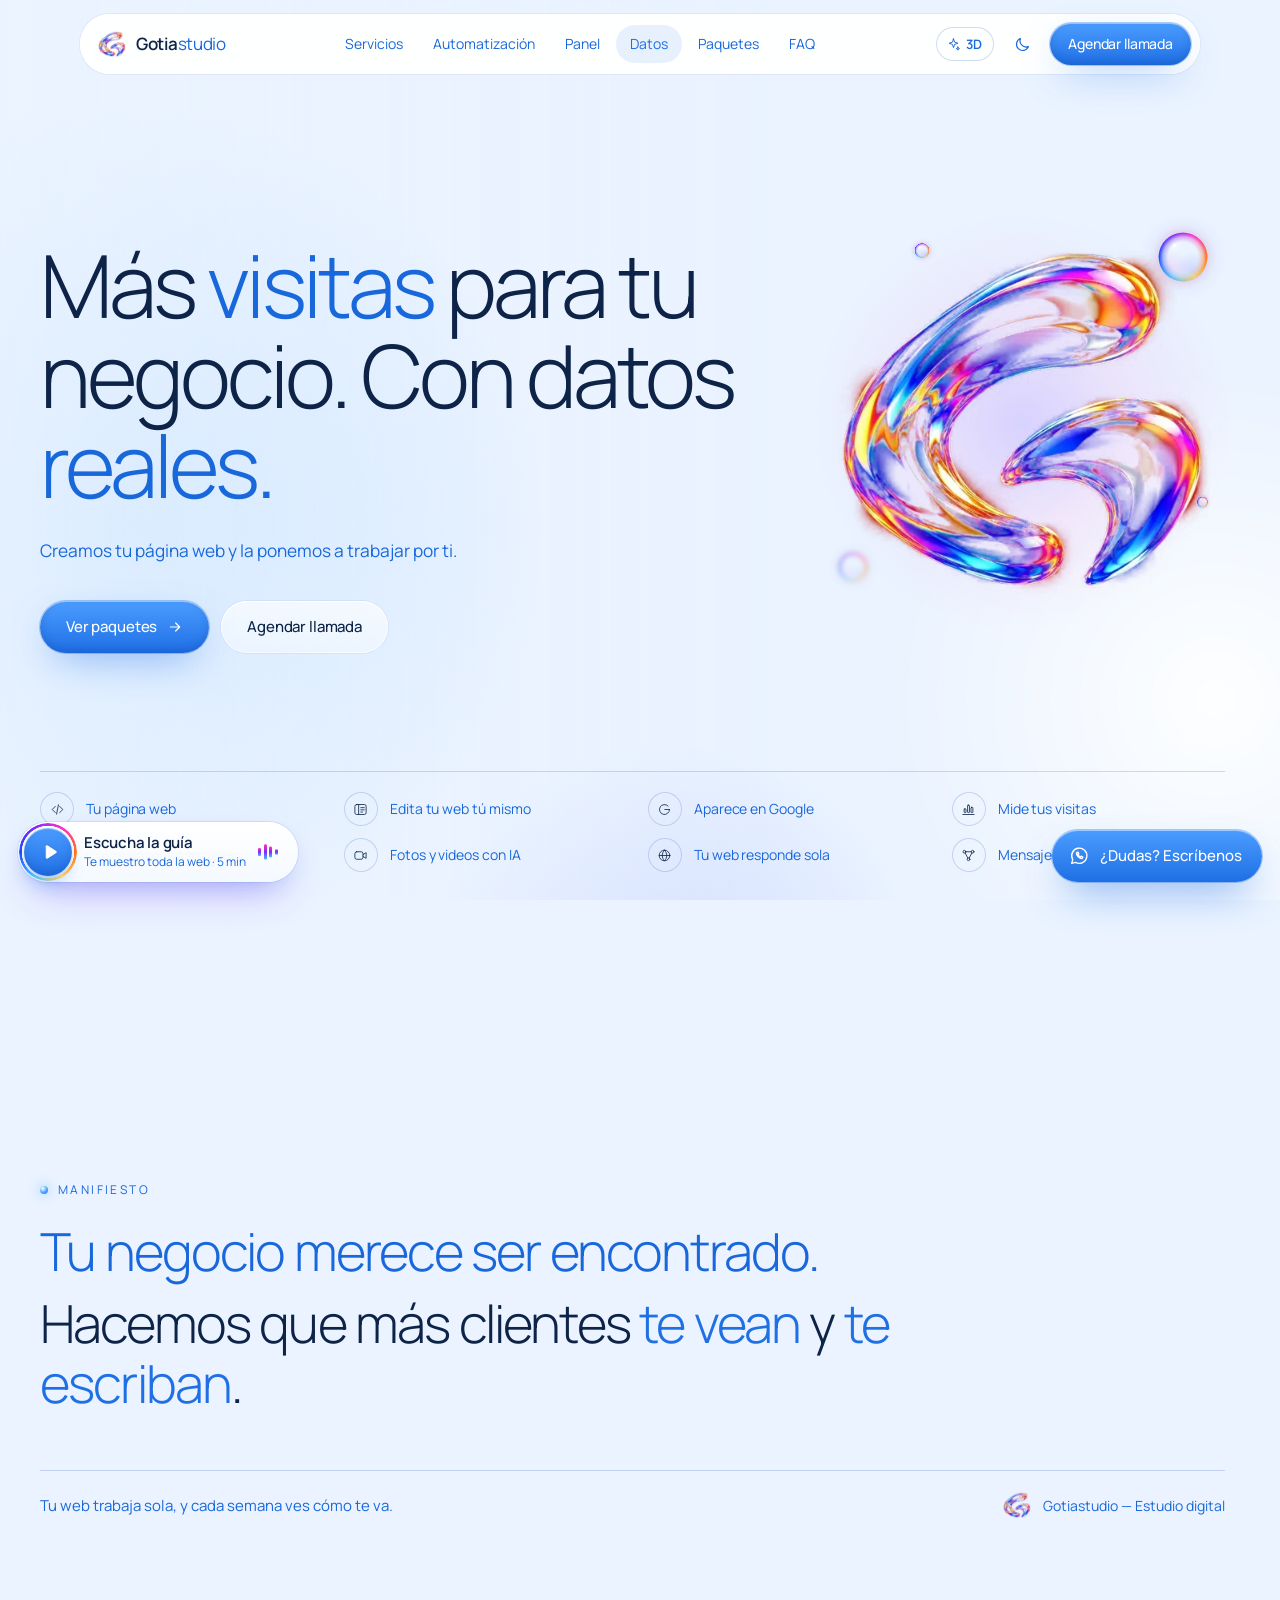
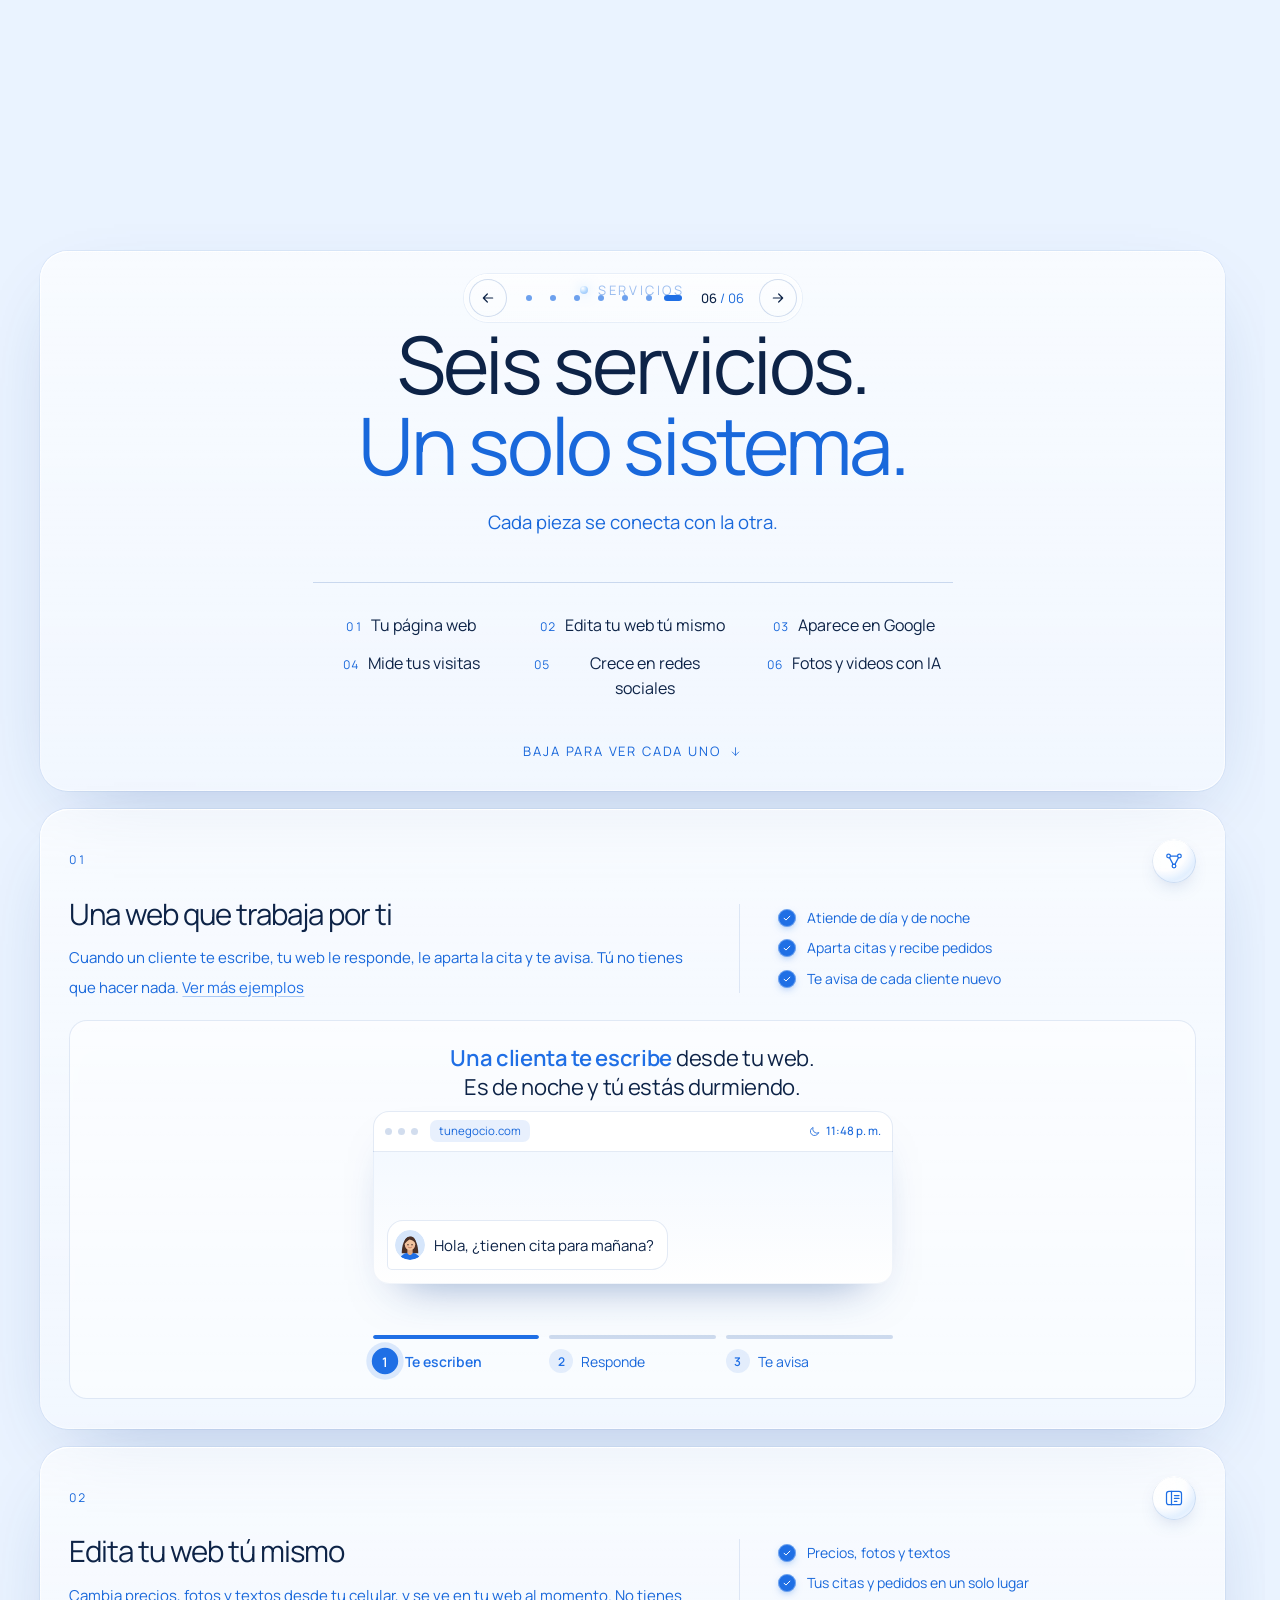
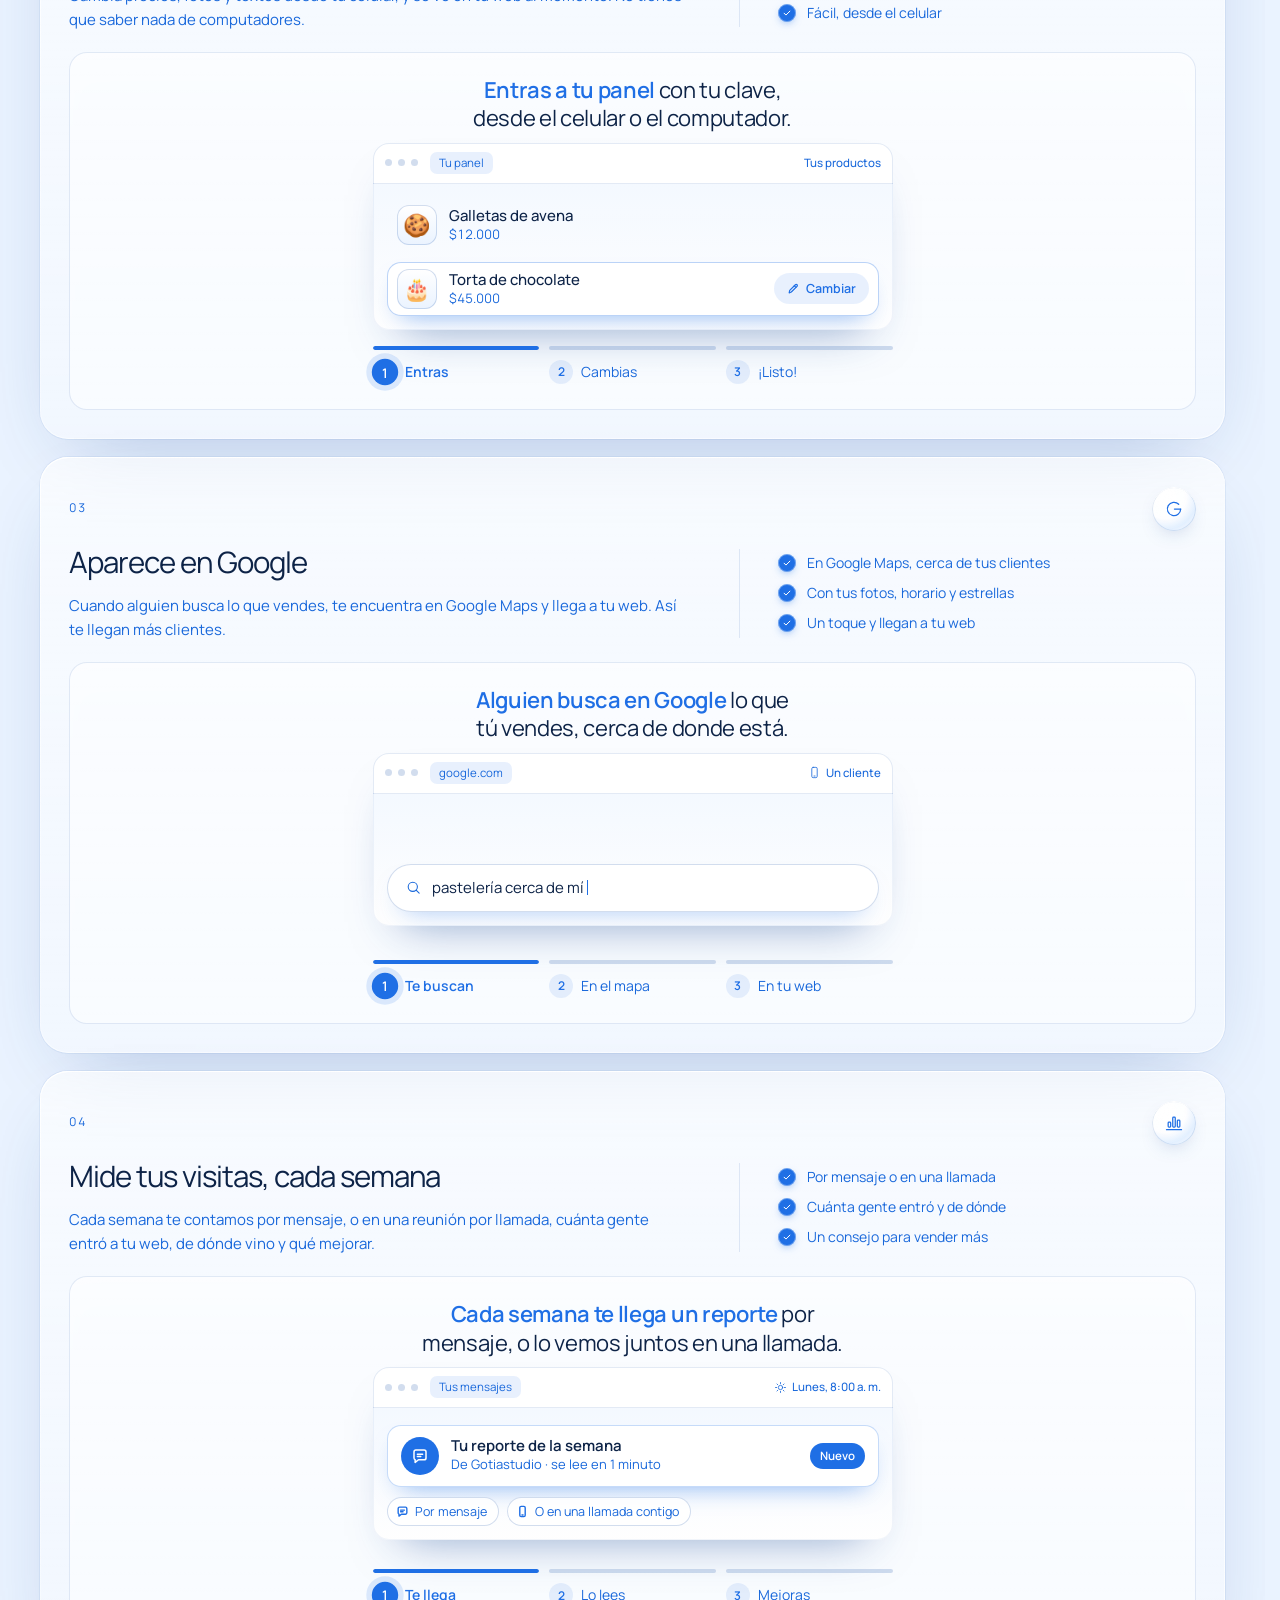
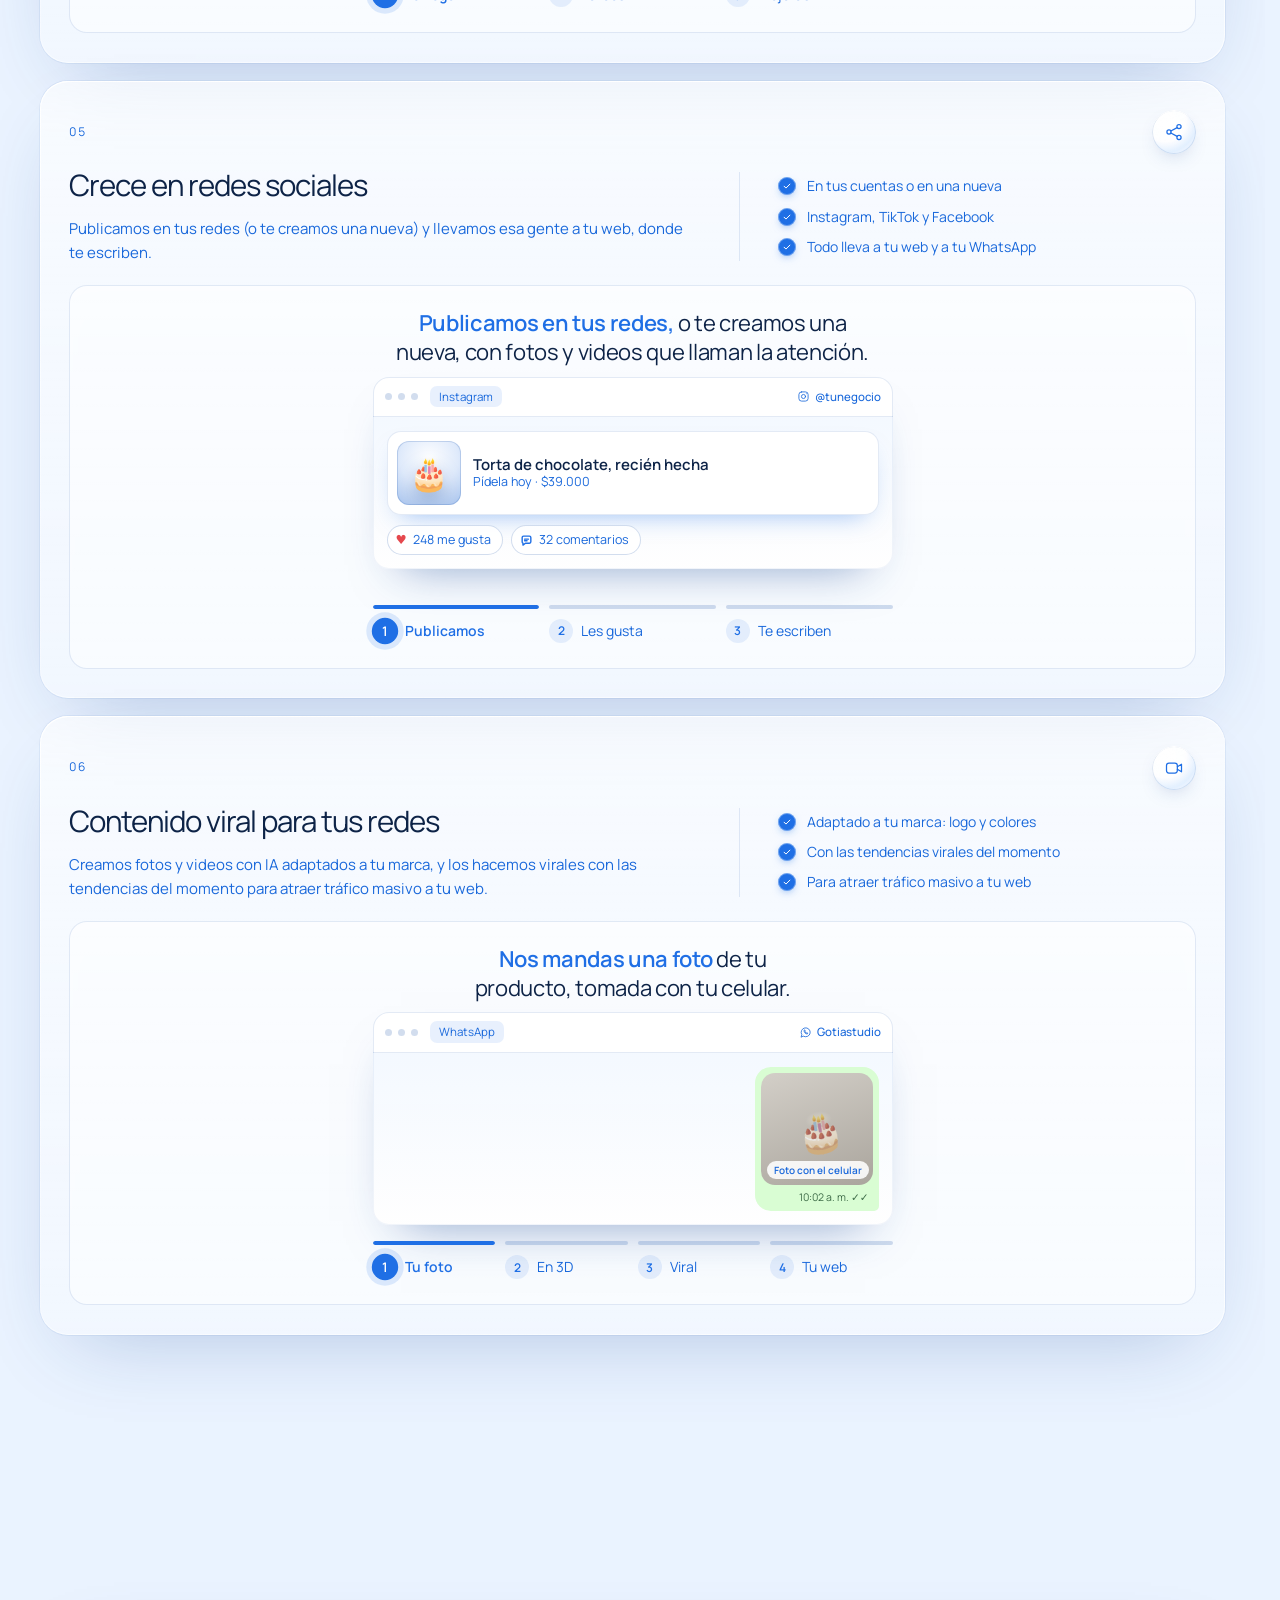
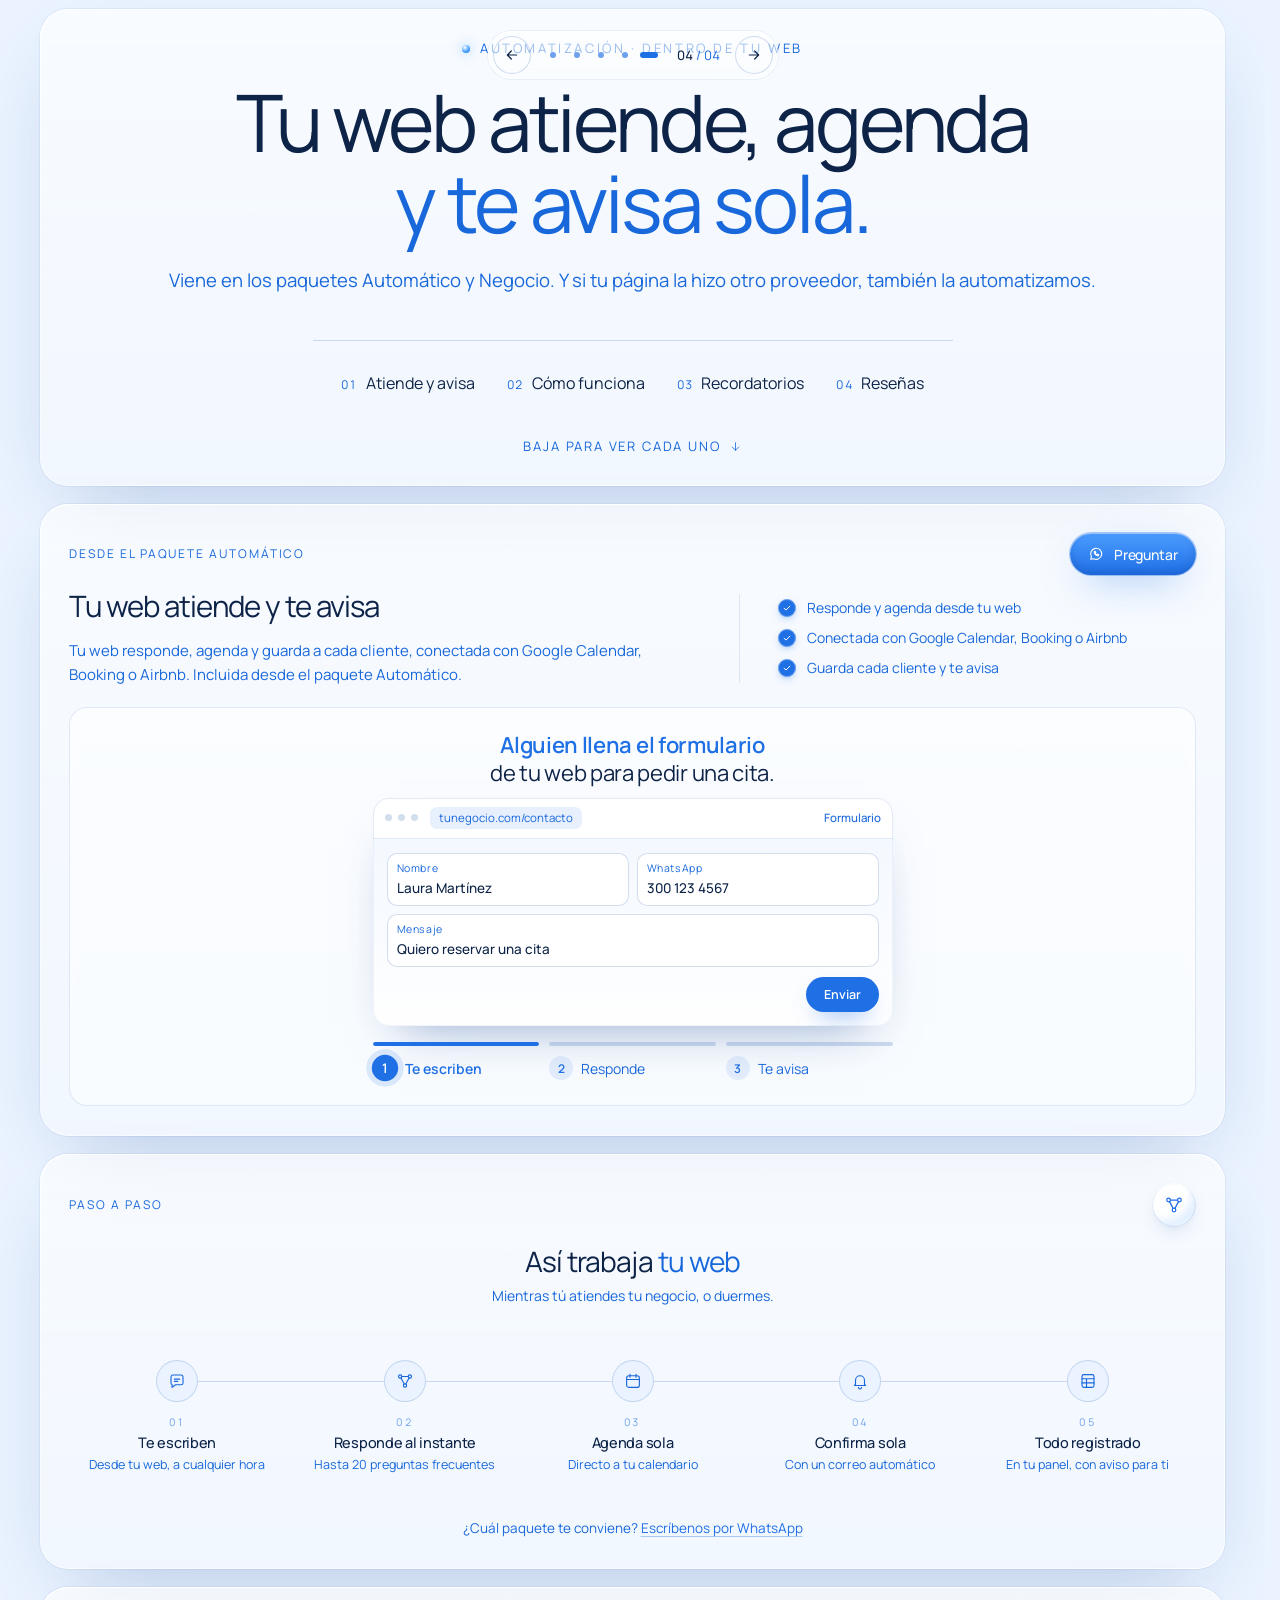
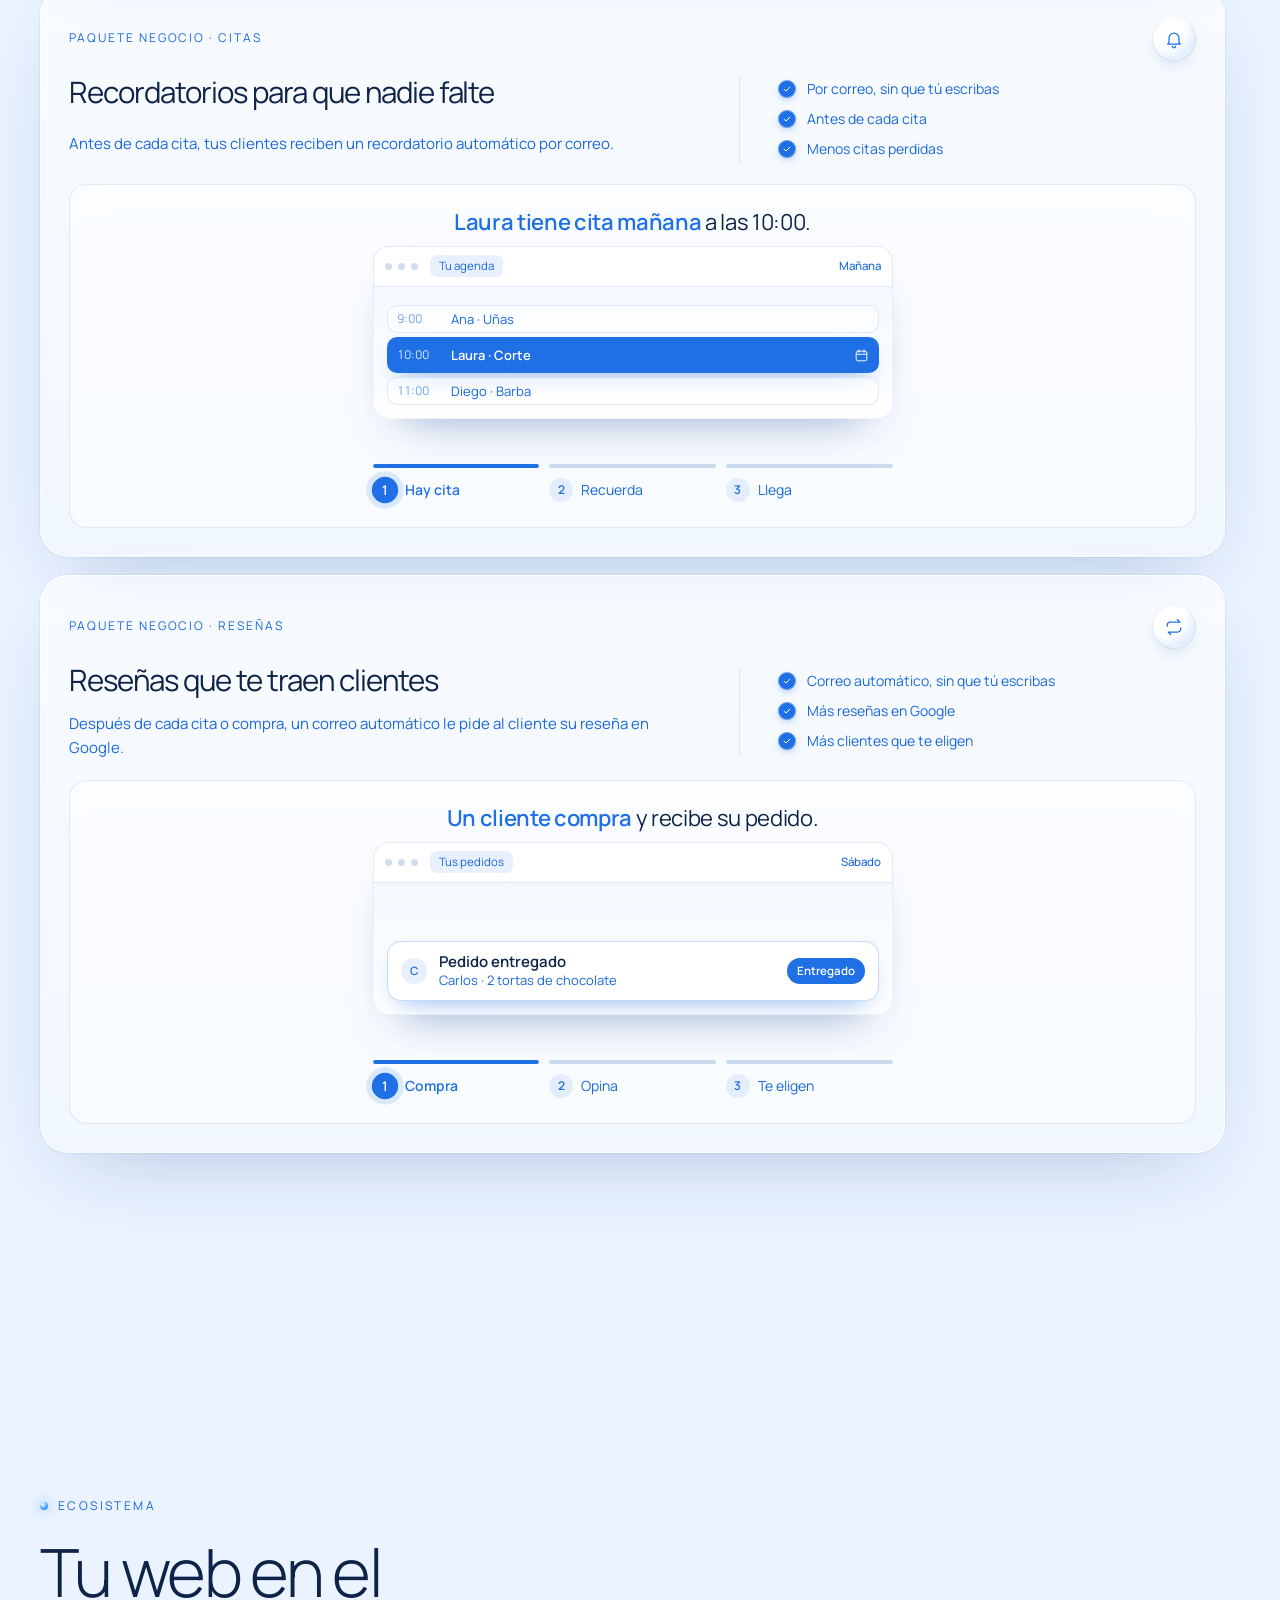
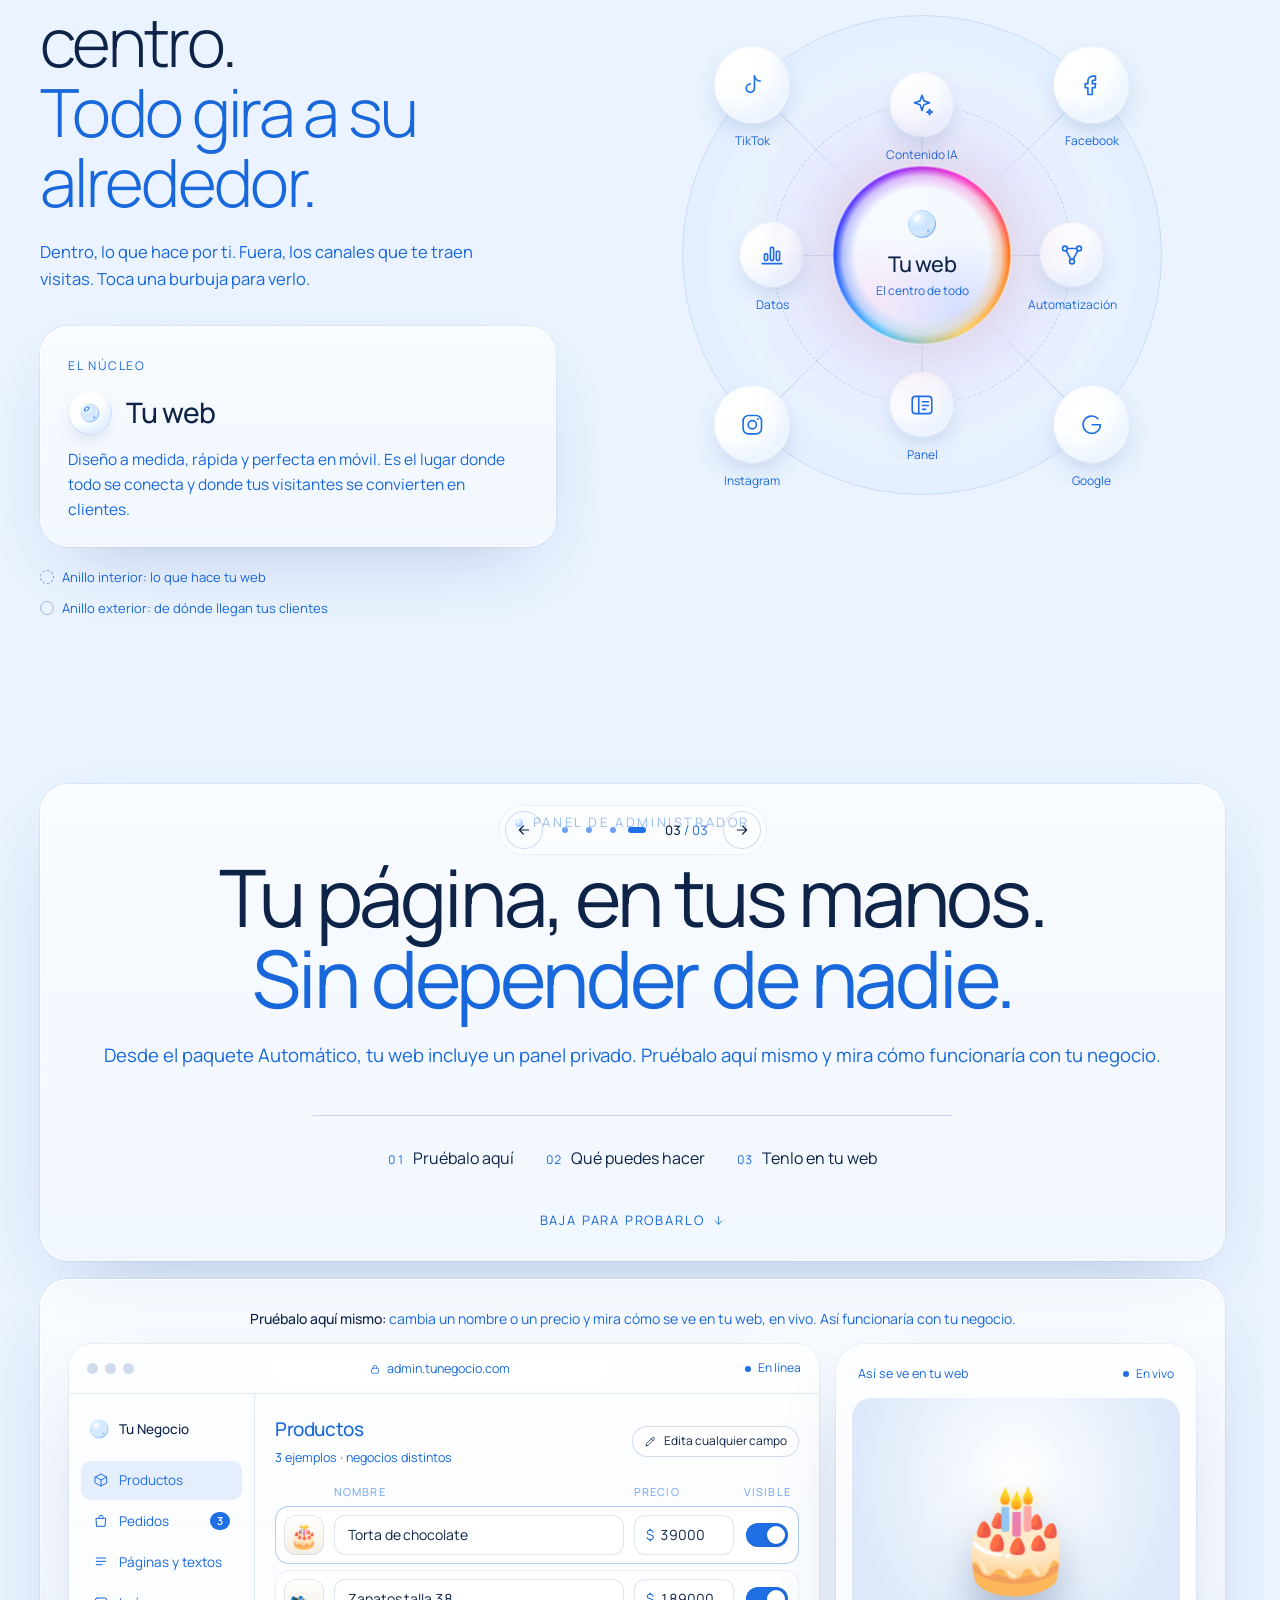
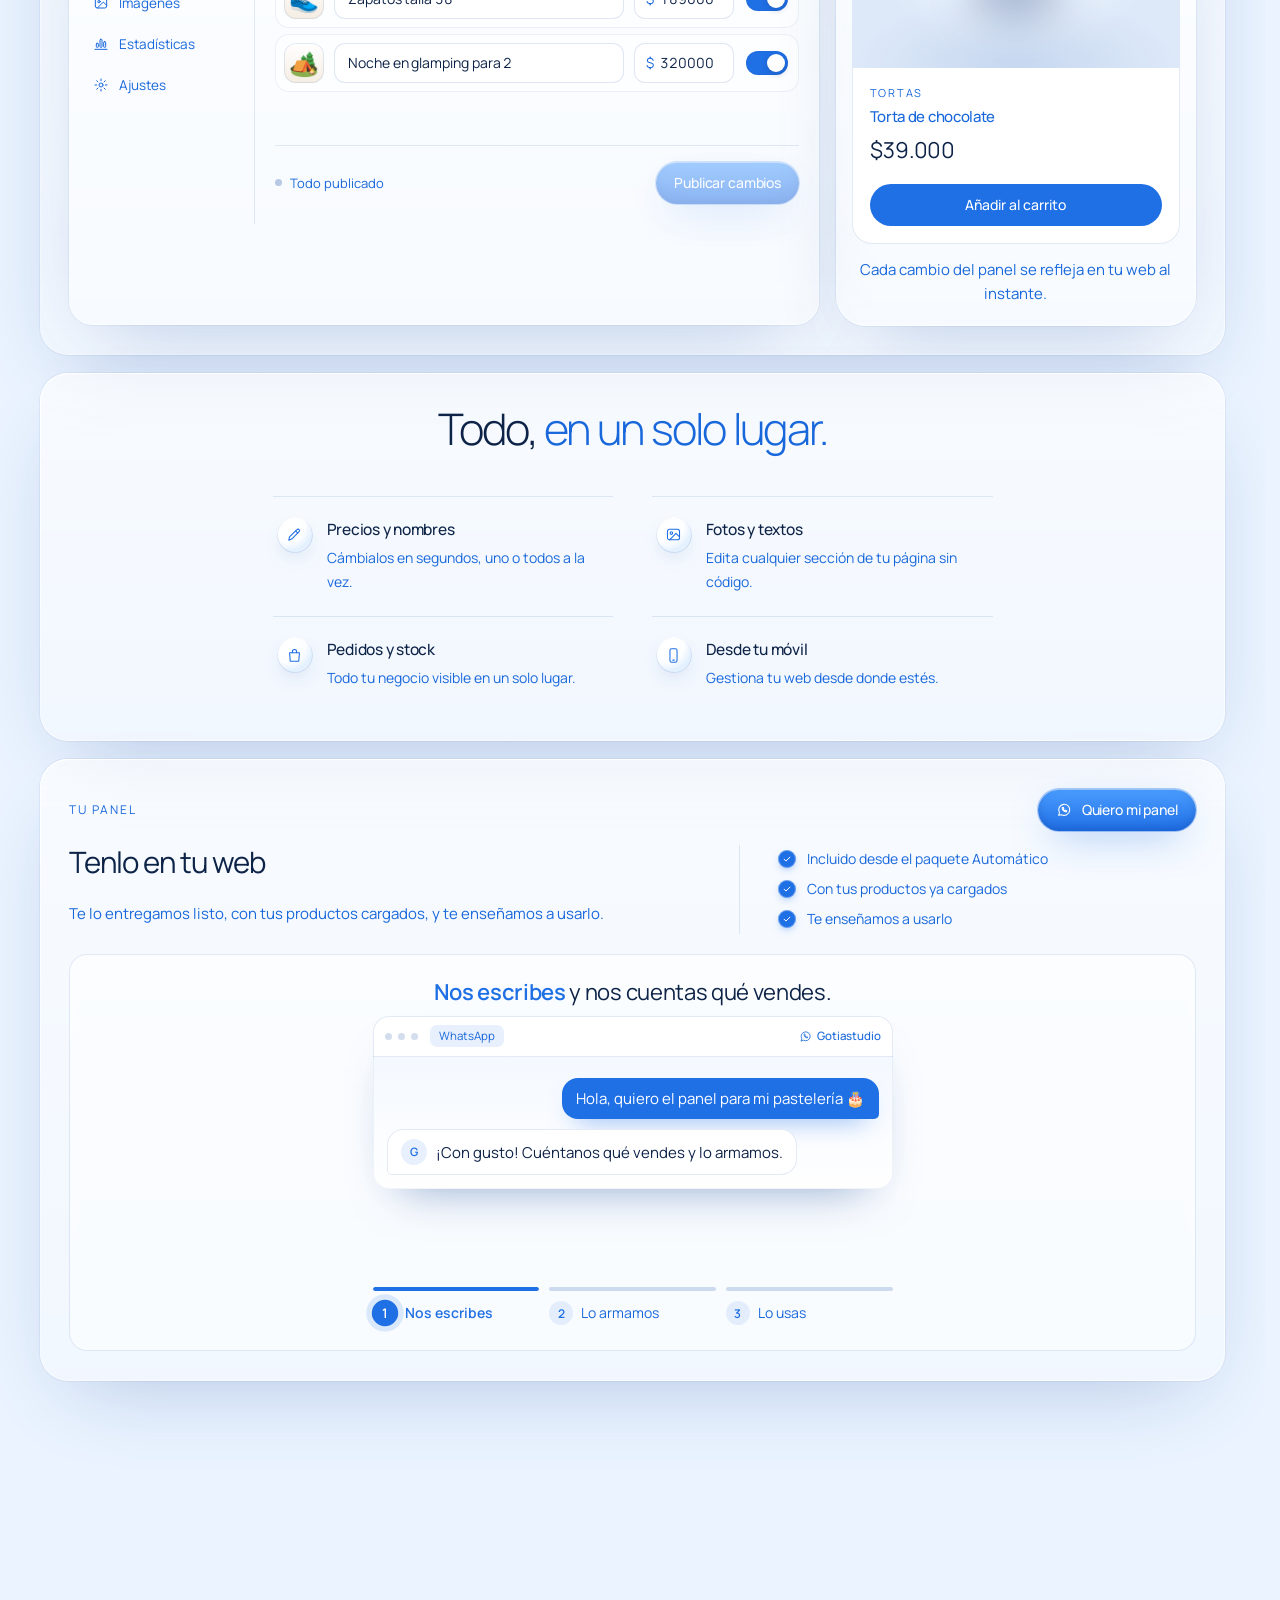
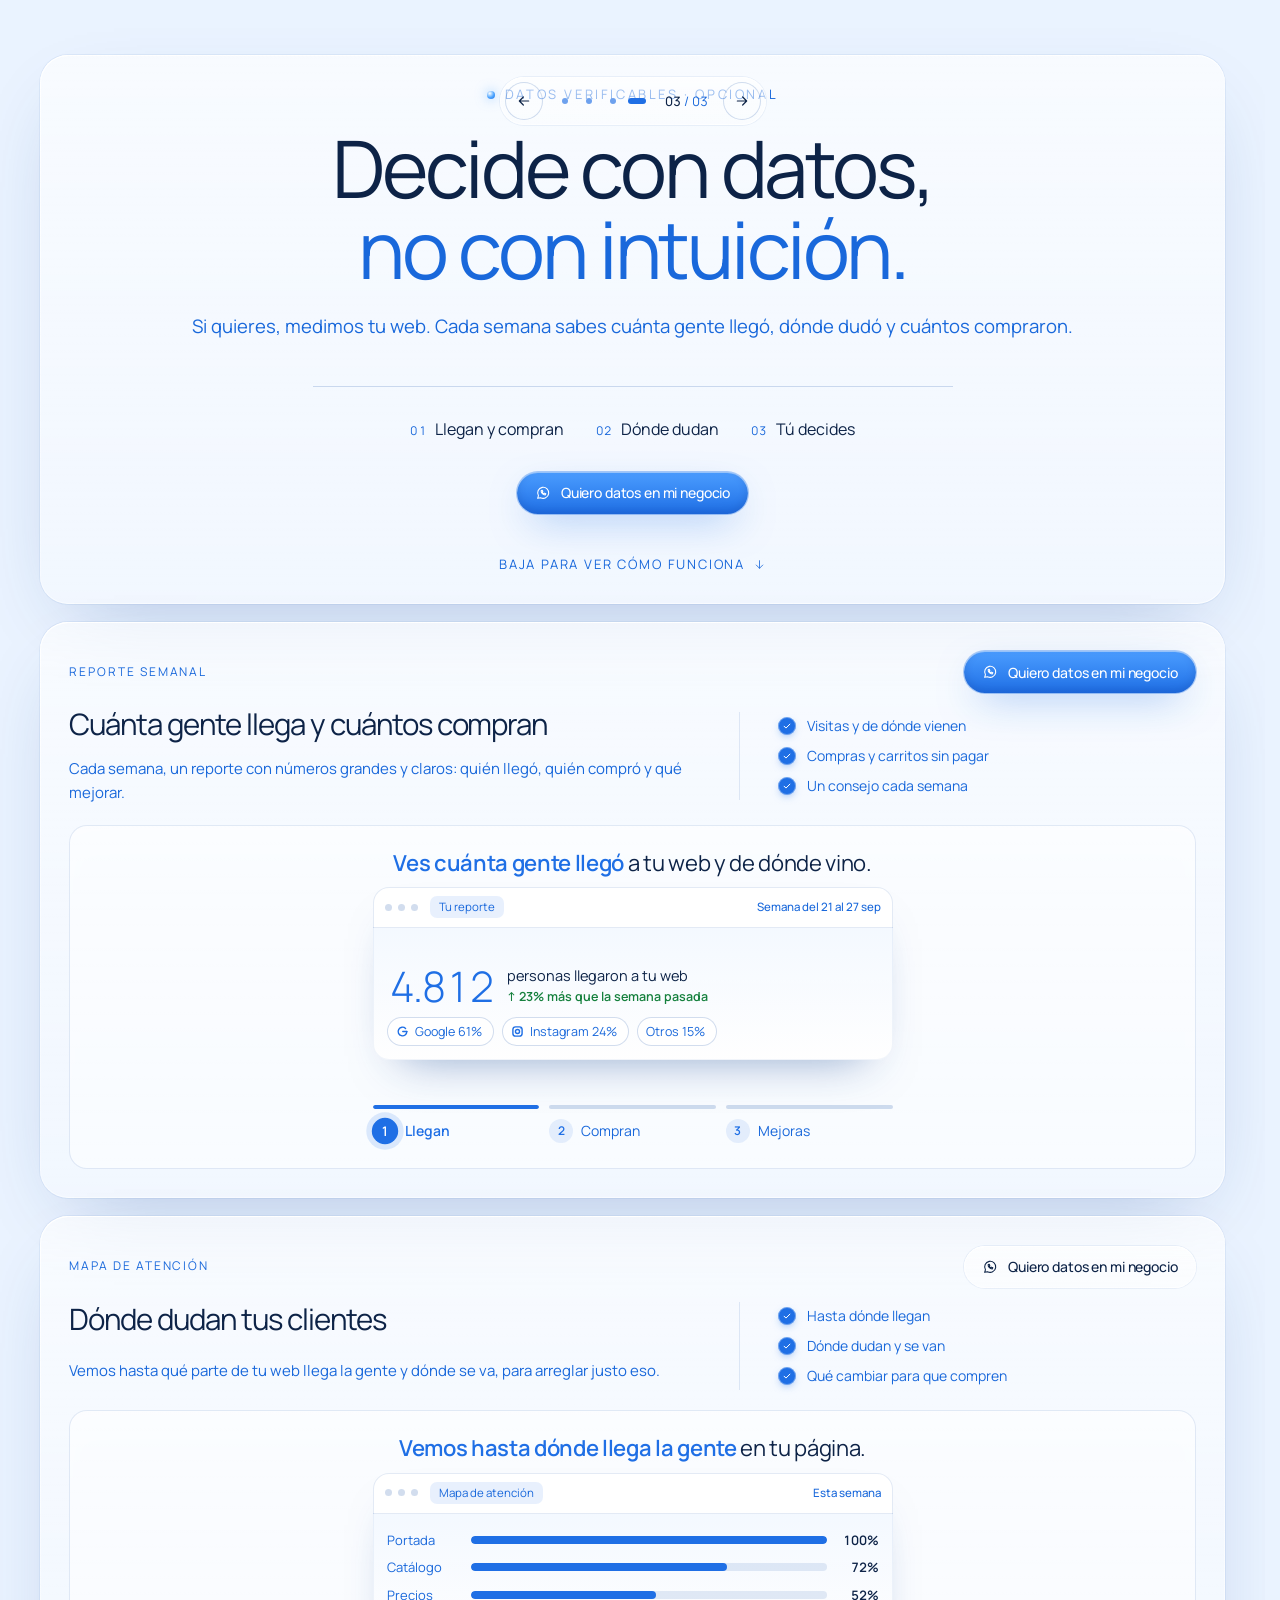
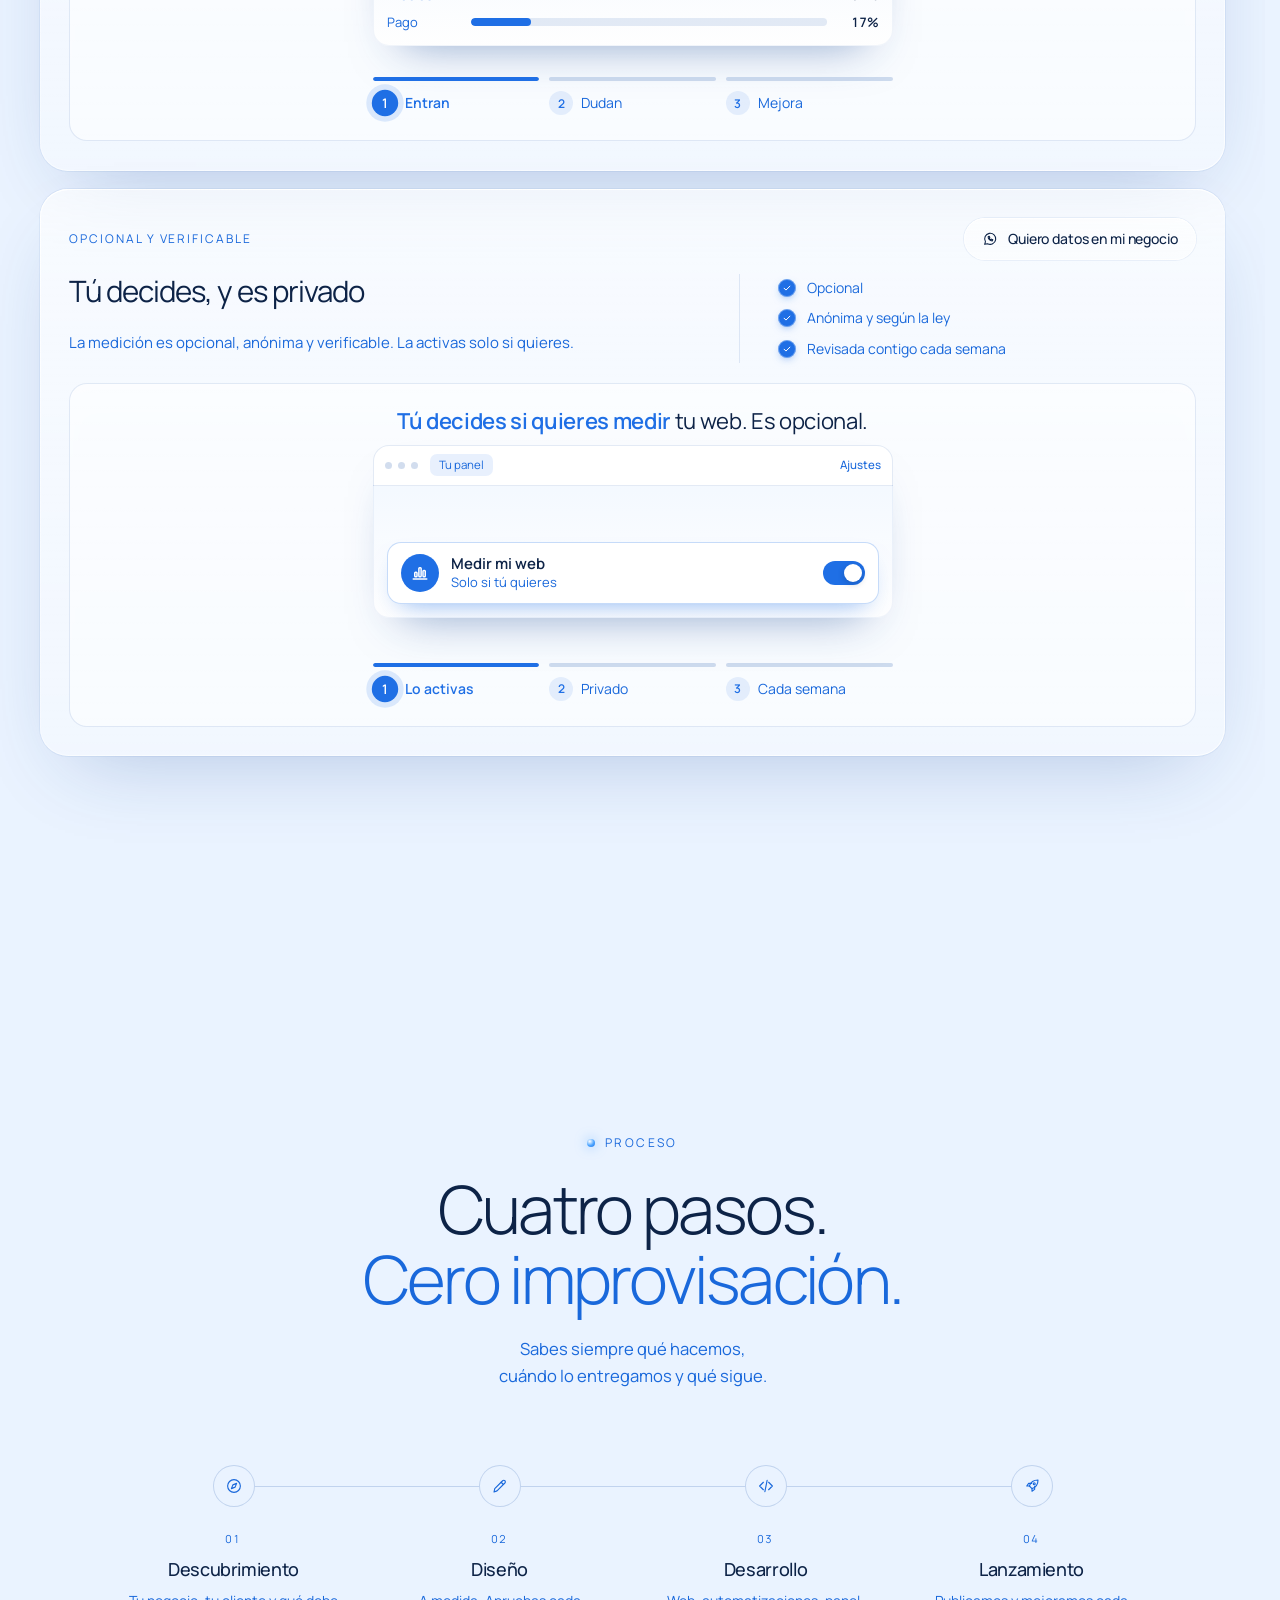
==== commit 46864ad8: "Add files via upload" ====
--- a/index.html
+++ b/index.html
@@ -29,7 +29,7 @@
   <link rel="preload" href="manrope-latin.woff2" as="font" type="font/woff2" crossorigin>
   <link rel="preload" href="g-glass-alpha-480.webp" as="image" type="image/webp" fetchpriority="high"
         imagesrcset="g-glass-alpha-480.webp 480w, g-glass-alpha.webp?v=2 648w" imagesizes="(max-width: 860px) 260px, 30vw">
-  <link rel="stylesheet" href="styles.css?v=92">
+  <link rel="stylesheet" href="styles.css?v=93">
 
   <script>
     (function () {
@@ -1974,7 +1974,7 @@
 <script src="contacto.js?v=5" defer></script>
 <script src="supabase-config.js?v=1" defer></script>
 <script src="analytics.js?v=9" defer></script>
-<script src="main.js?v=36" defer></script>
+<script src="main.js?v=37" defer></script>
 <script src="flotantes.js?v=12" defer></script>
 </body>
 </html>
--- a/styles.css
+++ b/styles.css
@@ -2,6 +2,13 @@
    Gotiastudio — Luxury glass UI
    Azul claro y blanco · cristal transparente · burbujas iridiscentes
    ========================================================= */
+
+/* Manrope, servida desde la web (antes venía de Google Fonts): una sola letra variable, 300 a 700 */
+@font-face {
+  font-family: "Manrope"; font-style: normal; font-weight: 300 700; font-display: swap;
+  src: url(manrope-latin.woff2) format("woff2");
+  unicode-range: U+0000-00FF, U+0131, U+0152-0153, U+02BB-02BC, U+02C6, U+02DA, U+02DC, U+0304, U+0308, U+0329, U+2000-206F, U+20AC, U+2122, U+2191, U+2193, U+2212, U+2215, U+FEFF, U+FFFD;
+}
 
 /* ---------- Tokens ---------- */
 :root {
@@ -9,8 +16,8 @@
   --fg: #0d2347;                         /* texto: azul marino profundo */
   /* textos secundarios en el mismo azul de los botones (--accent): 2 = párrafos, 3 = etiquetas
      y notas, 4 = detalles tenues (guiones, pistas), el mismo azul más claro */
-  --fg-2: #1f6fe5;
-  --fg-3: #1f6fe5;
+  --fg-2: #1968db;
+  --fg-3: #1968db;
   --fg-4: #6da1ee;
   --line: rgba(31, 84, 170, .12);
   --line-2: rgba(31, 84, 170, .2);
@@ -443,17 +450,23 @@
 @keyframes marquee { to { transform: translate3d(-50%, 0, 0); } }
 
 /* ---------- Manifesto ----------
-   Fijo mientras se lee (las dos versiones): cada palabra pasa de tenue y borrosa a nítida
-   según --k (main.js); el lema va en un tono más claro y las tres acciones en azul.
+   Una pantalla, sin quedarse fija (la página nunca se bloquea): cada palabra pasa de tenue y
+   borrosa a nítida según --k (main.js) mientras el texto sube; el lema va en un tono más claro
+   y las tres acciones en azul.
    Una raya fina marca el avance y al final aparecen la nota y la firma. */
-.manifesto { position: relative; height: 210vh; }
-.manifesto-sticky { position: sticky; top: 0; min-height: 100vh; min-height: 100svh; display: flex; flex-direction: column; justify-content: center; }
+.manifesto { position: relative; }
+.manifesto-sticky { position: relative; min-height: 100vh; min-height: 100svh; display: flex; flex-direction: column; justify-content: center; }
 .manifesto-text { max-width: 980px; }
 .manifesto-text .m-hook { display: block; margin-bottom: .2em; color: var(--fg-3); }
 .manifesto-text em { color: var(--accent); }
 .js .manifesto-text .sw {
-  display: inline-block; opacity: calc(.1 + .9 * var(--k, 0));
+  display: inline-block; position: relative;
+  -webkit-text-fill-color: color-mix(in srgb, currentColor calc(var(--k, 0) * 100%), transparent);
   filter: blur(calc((1 - var(--k, 0)) * 8px)); transform: translate3d(0, calc((1 - var(--k, 0)) * .28em), 0);
+}
+.js .manifesto-text .sw::before {
+  content: attr(data-w); position: absolute; left: 0; top: 0; pointer-events: none;
+  -webkit-text-fill-color: currentColor; opacity: calc(.1 * (1 - var(--k, 0)));
 }
 .manifesto-bar { position: relative; height: 1px; margin-top: clamp(36px, 5vw, 56px); background: var(--line-2); overflow: hidden; }
 .manifesto-bar i { position: absolute; inset: 0; background: var(--accent); transform-origin: left; transform: scaleX(0); }
@@ -486,7 +499,7 @@
   position: relative; display: flex; flex-direction: column; gap: 18px;
   width: 100%; max-width: calc(var(--container) + var(--gutter) * 2); margin-inline: auto; padding-inline: var(--gutter);
 }
-.svc-card { --f: 1; transform: scale(calc(.95 + .05 * var(--f))); opacity: calc(.5 + .5 * var(--f)); }
+.svc-card { --f: 1; opacity: calc(.5 + .5 * var(--f)); }
 /* el dibujo de cada servicio, centrado en su caja */
 .svc-card .visual { display: flex; flex-direction: column; justify-content: safe center; }
 /* los dibujos de cada servicio (registro, mini panel, búsqueda, gráfico y redes),
@@ -973,7 +986,7 @@
 .svc-arrow:hover:not(:disabled) { color: var(--accent); background: var(--accent-soft); }
 .svc-arrow:disabled { opacity: .3; cursor: default; }
 .svc-dots { display: flex; align-items: center; padding-inline: 4px; }
-.svc-dot { width: 20px; height: 28px; display: grid; place-items: center; }
+.svc-dot { width: 24px; height: 28px; display: grid; place-items: center; }
 .svc-dot::before {
   content: ""; width: 6px; height: 6px; border-radius: 99px; background: var(--fg-4);
   transition: width .45s var(--ease), background .3s;
@@ -1634,7 +1647,7 @@
 .badge { margin-left: auto; font-style: normal; font-size: 11px; line-height: 18px; padding: 0 7px; border-radius: 999px; background: var(--accent); color: #fff; font-weight: 600; }
 .admin-main { display: flex; flex-direction: column; gap: 14px; padding: 22px; min-width: 0; }
 .admin-head { display: flex; justify-content: space-between; align-items: center; gap: 12px; flex-wrap: wrap; }
-.admin-head h4 { font-size: 19px; letter-spacing: -.02em; }
+.admin-head .admin-title { margin: 0; font-size: 19px; font-weight: 500; letter-spacing: -.02em; }
 .muted { font-size: 12.5px; color: var(--fg-3); }
 .hint-chip { display: inline-flex; align-items: center; gap: 7px; padding: 6px 12px; border-radius: 999px; font-size: 12px; color: var(--fg); background: rgba(255, 255, 255, .75); box-shadow: inset 0 0 0 1px var(--line-2); animation: nudge 3s var(--ease) infinite; }
 .hint-chip .ico { width: 13px; height: 13px; }
@@ -1715,7 +1728,7 @@
 .pv-card.is-off .pv-hidden { opacity: 1; }
 .pv-body { padding: 16px 18px 18px; display: grid; gap: 4px; }
 .pv-cat { font-size: 11px; letter-spacing: .16em; text-transform: uppercase; color: var(--fg-3); }
-.pv-name { font-size: 19px; letter-spacing: -.02em; line-height: 1.25; min-height: 1.25em; overflow-wrap: anywhere; }
+.pv-name { font-weight: 500; font-size: 19px; letter-spacing: -.02em; line-height: 1.25; min-height: 1.25em; overflow-wrap: anywhere; }
 .pv-price { font-size: 22px; letter-spacing: -.03em; font-variant-numeric: tabular-nums; }
 .pv-btn { display: grid; place-items: center; margin-top: 12px; height: 42px; border-radius: 999px; background: var(--accent); color: #fff; font-size: 14px; font-weight: 500; }
 .pv-note { font-size: 12.5px; color: var(--fg-3); text-align: center; padding: 0 8px 4px; }
@@ -2141,7 +2154,7 @@
 .footer-grid { display: grid; grid-template-columns: 1.5fr repeat(3, 1fr); gap: 32px; }
 @media (max-width: 860px) { .footer-grid { grid-template-columns: 1fr 1fr; } .footer-brand { grid-column: 1 / -1; } }
 .footer-brand p { margin-top: 16px; color: var(--fg-3); font-size: 14.5px; max-width: 34ch; line-height: 1.6; }
-.footer h5 { font-size: 12px; font-weight: 500; letter-spacing: .16em; text-transform: uppercase; color: var(--fg-4); margin-bottom: 16px; }
+.footer h3 { font-size: 12px; font-weight: 500; letter-spacing: .16em; text-transform: uppercase; color: var(--fg-3); margin-bottom: 16px; }
 .footer ul { list-style: none; margin: 0; padding: 0; display: grid; gap: 10px; }
 .footer ul a { font-size: 14.5px; color: var(--fg-2); transition: color .3s; }
 .footer ul a:hover { color: var(--fg); }
@@ -2151,7 +2164,7 @@
   background: linear-gradient(180deg, rgba(31, 111, 229, .28), rgba(31, 111, 229, 0) 88%);
   -webkit-background-clip: text; background-clip: text; color: transparent;
 }
-.footer-bottom { display: flex; justify-content: space-between; gap: 16px; flex-wrap: wrap; margin-top: 28px; padding-top: 22px; border-top: 1px solid var(--line); font-size: 13px; color: var(--fg-4); }
+.footer-bottom { display: flex; justify-content: space-between; gap: 16px; flex-wrap: wrap; margin-top: 28px; padding-top: 22px; border-top: 1px solid var(--line); font-size: 13px; color: var(--fg-3); }
 
 /* ---------- Titulares (Manrope) ----------
    Grandes en peso 300 y con el espaciado apretado: finos, sobrios y formales. Los acentos
@@ -2559,7 +2572,8 @@
 html.lowend .nav-inner, html.lowend .nav.scrolled .nav-inner { background: rgba(255, 255, 255, .95); }
 html.lowend[data-theme="dark"] .nav-inner, html.lowend[data-theme="dark"] .nav.scrolled .nav-inner { background: rgba(14, 14, 16, .94); }
 /* Manifiesto: el texto entero y nítido desde el principio */
-html.lowend .manifesto-text .sw { opacity: 1; filter: none; transform: none; }
+html.lowend .manifesto-text .sw { opacity: 1; filter: none; transform: none; -webkit-text-fill-color: currentColor; }
+html.lowend .manifesto-text .sw::before { content: none; }
 html.lowend .manifesto-foot { opacity: 1; transform: none; }
 /* Recorridos de cuadros: cada tarjeta entera, sin escalar ni atenuarse al pasar */
 html.lowend .svc-card, html.lowend .svc.is-pinned .svc-card { transform: none; opacity: 1; }
@@ -2823,7 +2837,7 @@
 :where(html[data-theme="dark"]) .footer {
   background: radial-gradient(min(620px, 80vw) min(280px, 36vw) at 50% calc(100% - 200px), rgba(122, 43, 255, .24), rgba(255, 47, 198, .07) 55%, rgba(0, 0, 0, 0) 100%);
 }
-:where(html[data-theme="dark"]) .footer h5 { color: var(--fg-3); }
+:where(html[data-theme="dark"]) .footer h3 { color: var(--fg-3); }
 :where(html[data-theme="dark"]) .footer-bottom { color: var(--fg-3); text-shadow: 0 0 14px #000, 0 0 4px #000; }
 :where(html[data-theme="dark"]) .ver-switch a { background: rgba(0, 0, 0, .55); -webkit-backdrop-filter: blur(10px); backdrop-filter: blur(10px); }
 :where(html[data-theme="dark"]) .toast { background: linear-gradient(180deg, rgba(40, 40, 42, .8), rgba(18, 18, 20, .78)); color: inherit; }
@@ -2904,7 +2918,7 @@
 .legal-fill { padding: 1px 6px; border-radius: 6px; color: #6b4300; background: #ffe58a; }
 .legal-foot { display: flex; flex-wrap: wrap; justify-content: space-between; gap: 10px; padding-bottom: 32px; font-size: 13px; color: var(--fg-3); }
 .legal-foot a { color: var(--fg-2); }
-.legal-foot a[aria-current] { color: var(--accent); }
+.legal-foot a[aria-current] { color: var(--fg-2); }
 /* los enlaces a las páginas legales en el pie de index.html y planes.html */
 .footer-legal a { color: inherit; text-decoration: underline; text-underline-offset: 2px; }
 .footer-legal a:hover { color: var(--accent); }
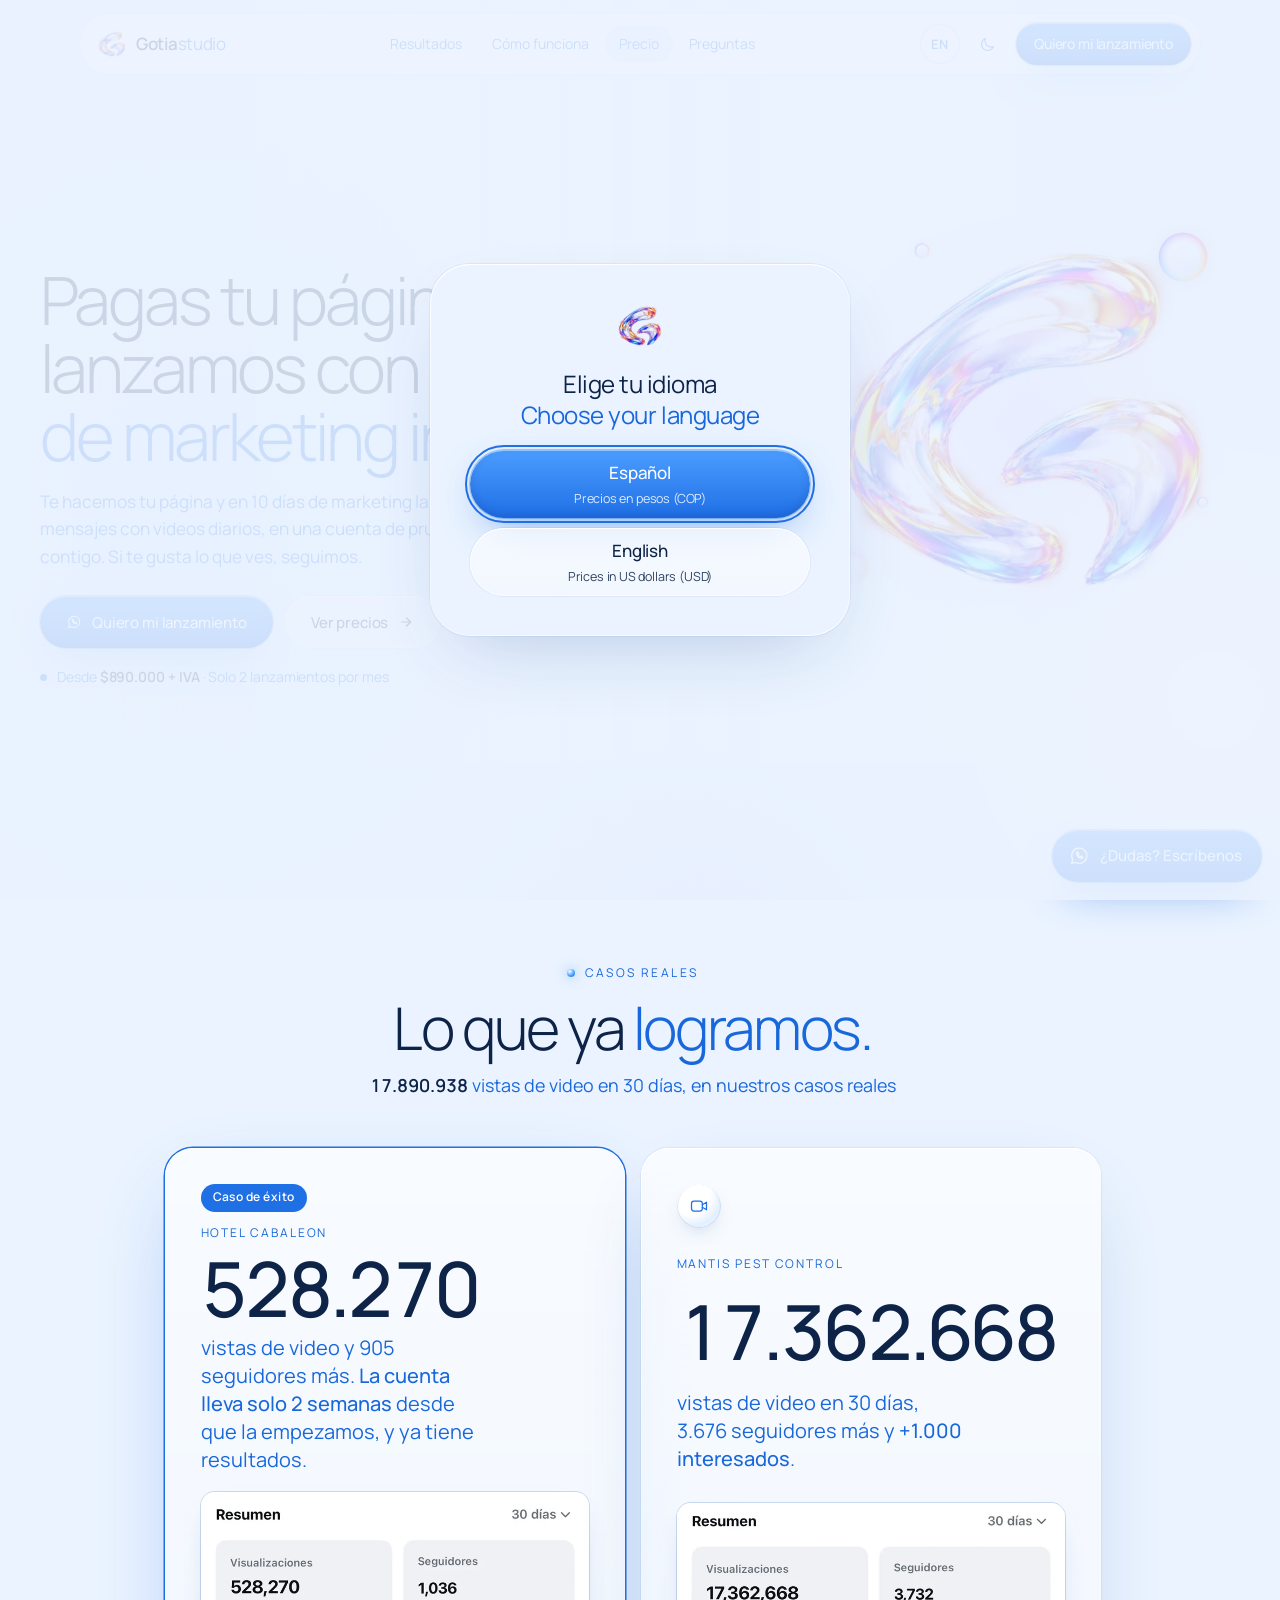
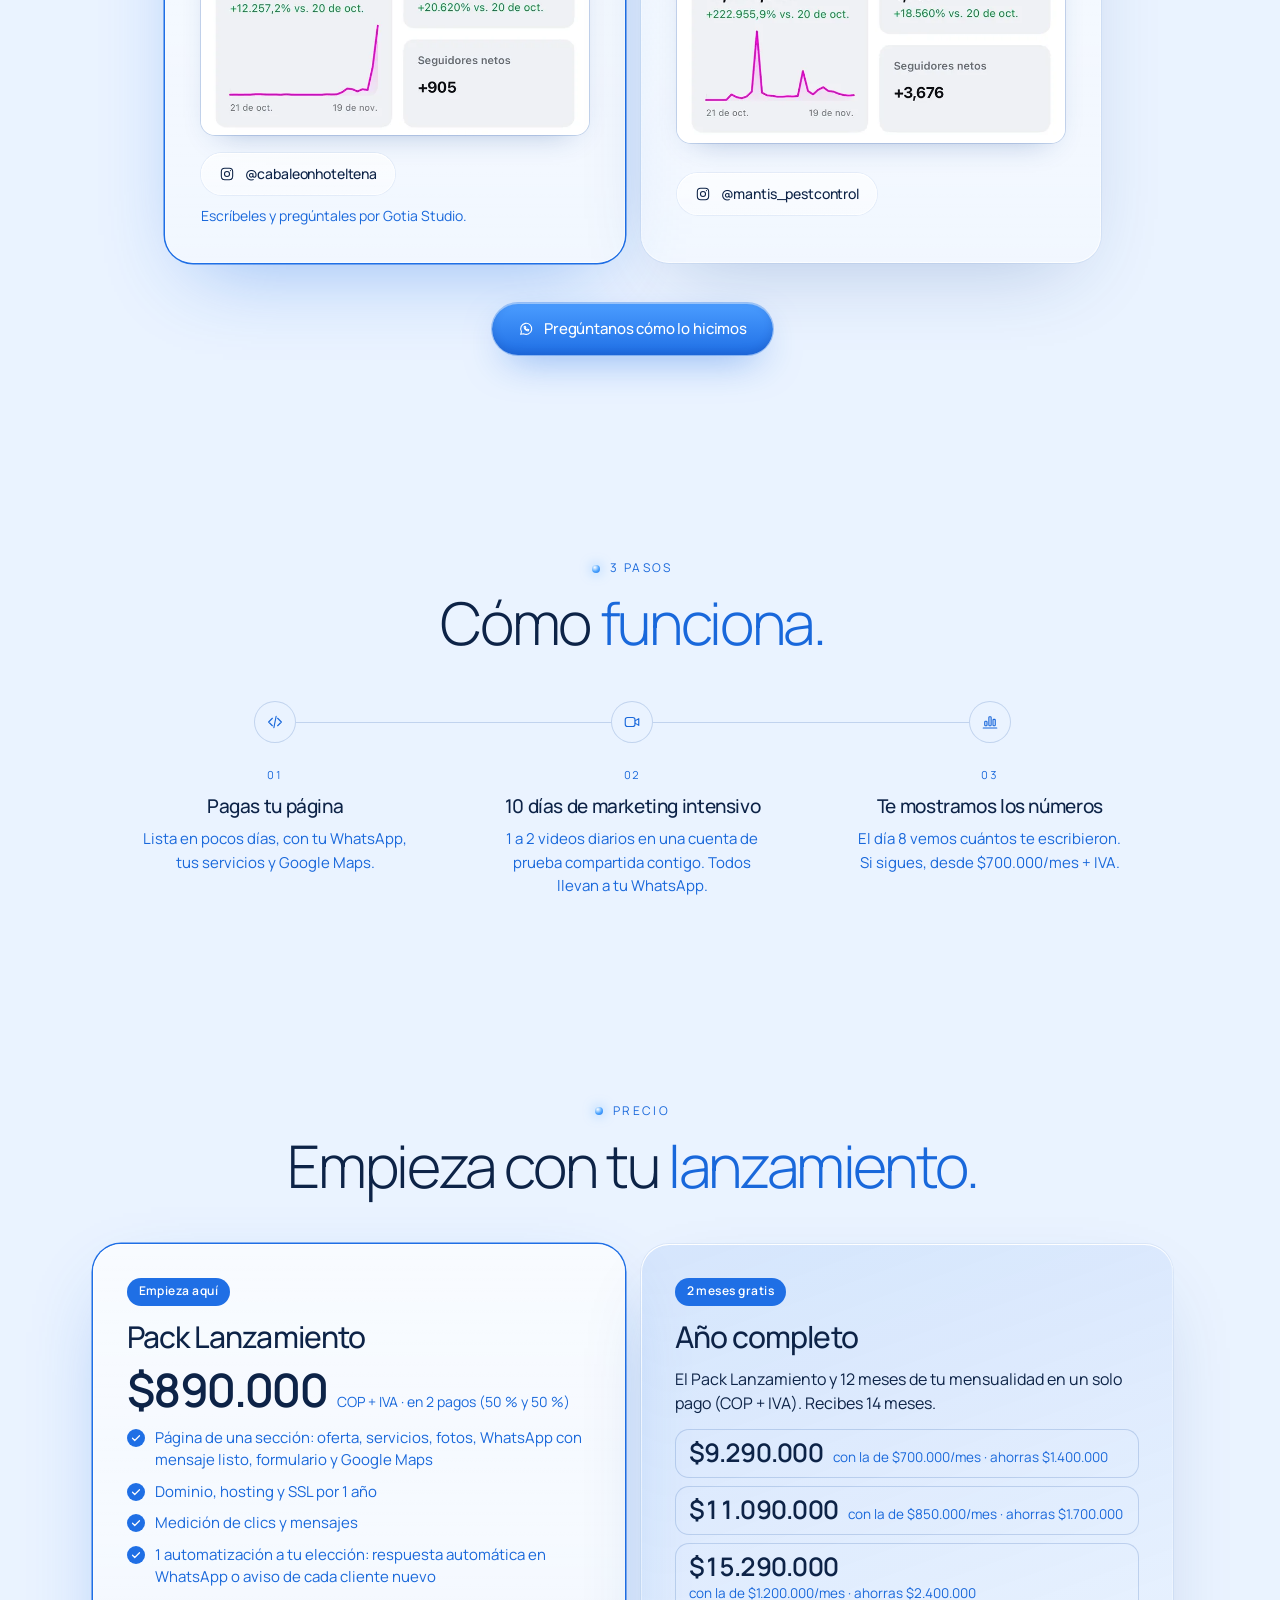
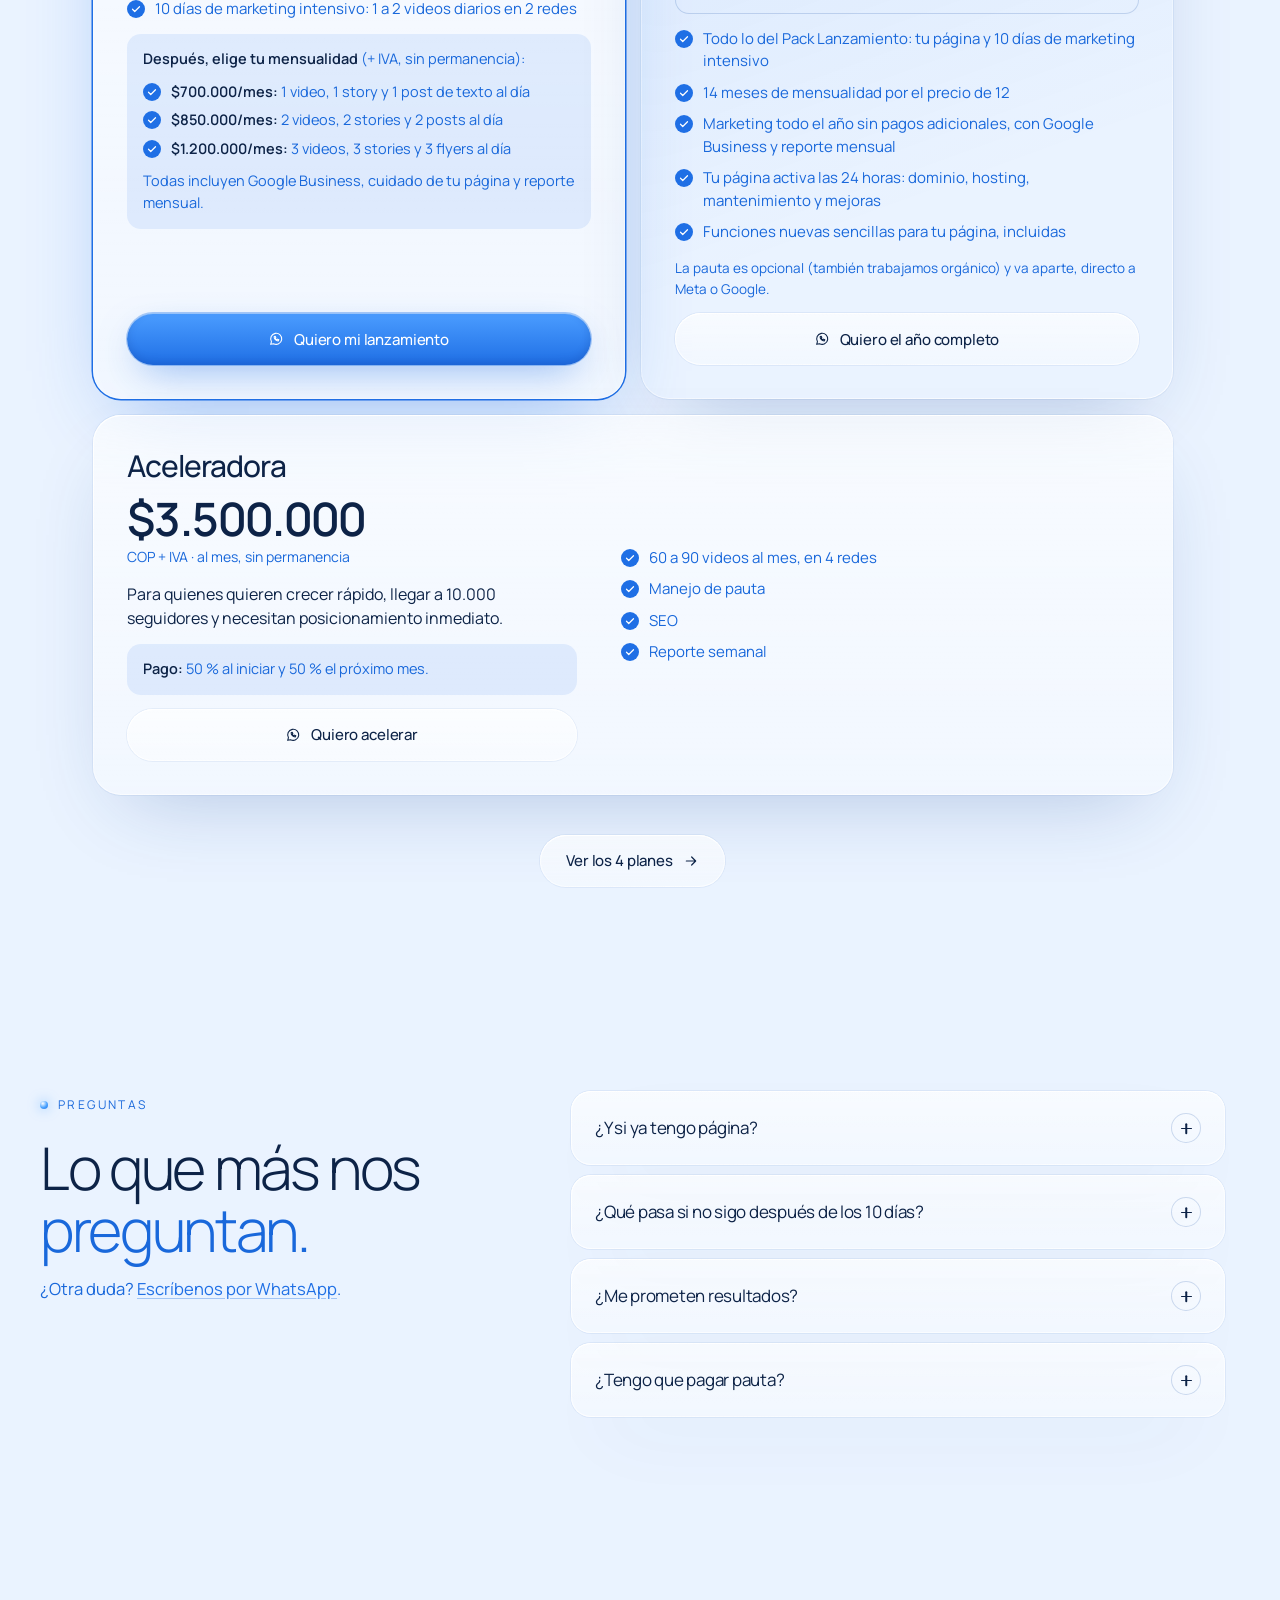
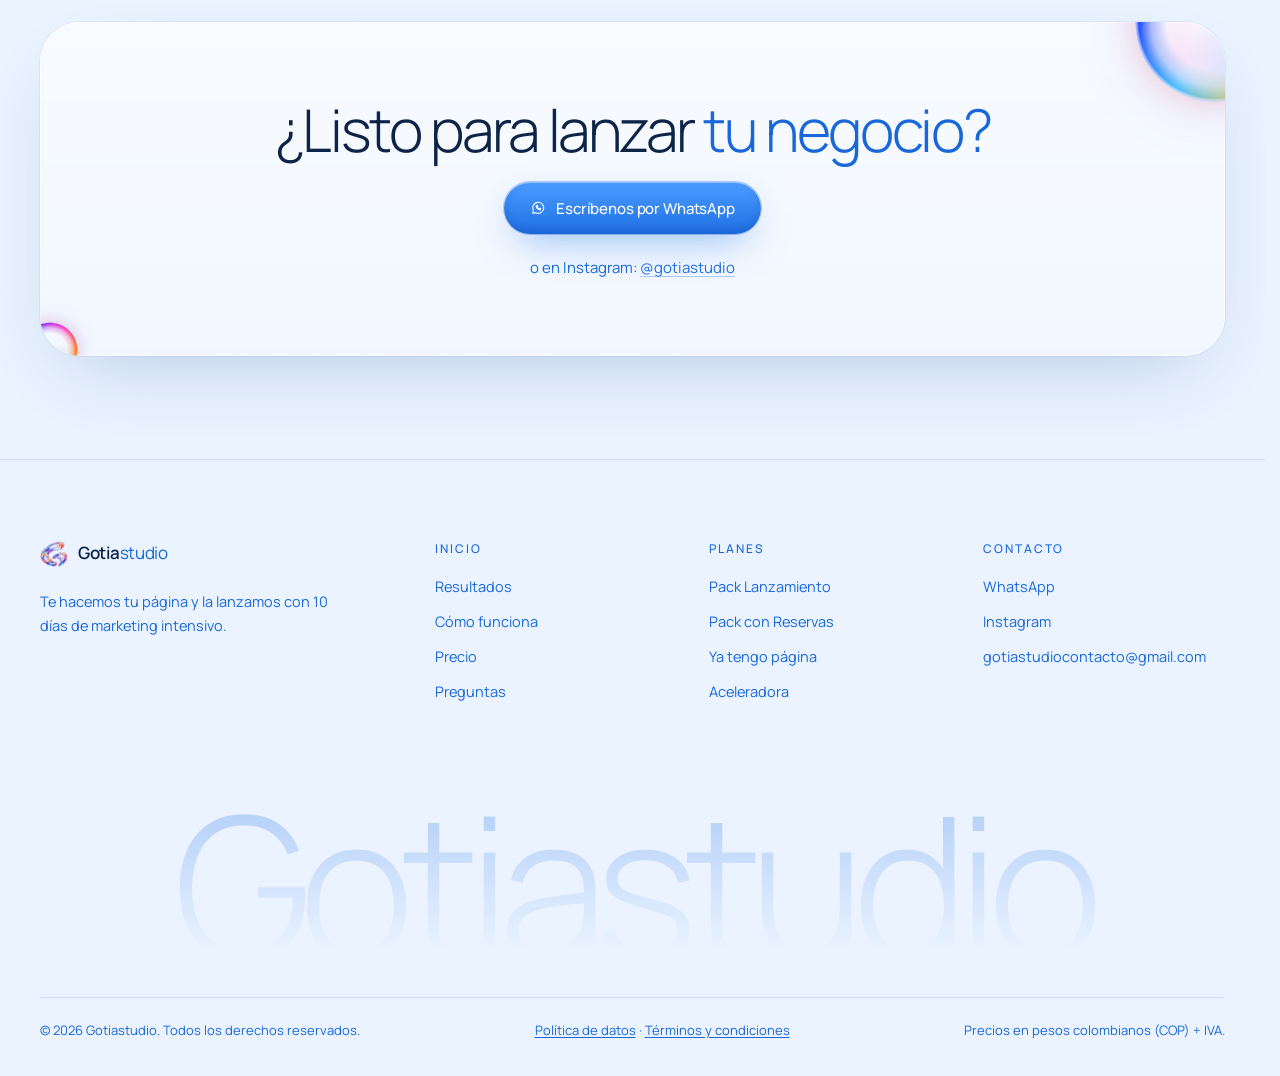
==== commit ac4a3cb0: "Add files via upload" ====
--- a/index.html
+++ b/index.html
@@ -1,15 +1,15 @@
 <!doctype html>
-<html lang="es">
+<html lang="es" data-en-title="Gotiastudio — Your website + 10 days of intensive marketing">
 <head>
   <meta charset="utf-8">
   <meta name="viewport" content="width=device-width, initial-scale=1, viewport-fit=cover">
-  <title>Gotiastudio — Más visitas para tu negocio, con datos reales</title>
-  <meta name="description" content="Gotiastudio es un estudio digital premium: páginas web con automatizaciones, catálogos con panel de administrador, posicionamiento en Google y redes sociales, datos verificables semanales y contenido de estudio con IA.">
+  <title>Gotiastudio — Tu página + 10 días de marketing intensivo</title>
+  <meta name="description" content="Te hacemos tu página y en 10 días de marketing la llenamos de visitas y mensajes con videos diarios, en una cuenta de prueba que compartimos contigo. Pack Lanzamiento desde $890.000 + IVA.">
   <meta name="theme-color" content="#eaf3ff">
   <meta name="color-scheme" content="light">
   <meta property="og:type" content="website">
-  <meta property="og:title" content="Gotiastudio — Más visitas para tu negocio, con datos reales">
-  <meta property="og:description" content="Webs con automatizaciones, panel de administrador, Google, redes sociales, datos semanales y contenido de estudio con IA. Todo conectado.">
+  <meta property="og:title" content="Pagas tu página y la lanzamos con 10 días de marketing intensivo">
+  <meta property="og:description" content="Tu página lista en pocos días y 10 días de videos diarios que llevan a tu WhatsApp. Ves los resultados en una cuenta de prueba compartida contigo. Desde $890.000 + IVA.">
   <!-- Vista previa al compartir por WhatsApp. La imagen es og-imagen.jpg,
        que en la carpeta de GitHub queda en la raíz: por eso la ruta completa es /og-imagen.jpg -->
   <link rel="canonical" href="https://gotiastudio.it.com/">
@@ -28,28 +28,34 @@
   <!-- la letra Manrope va en la web (sin pedirla a Google): carga antes y sin bloquear -->
   <link rel="preload" href="manrope-latin.woff2" as="font" type="font/woff2" crossorigin>
   <link rel="preload" href="g-glass-alpha-480.webp" as="image" type="image/webp" fetchpriority="high"
-        imagesrcset="g-glass-alpha-480.webp 480w, g-glass-alpha.webp?v=2 648w" imagesizes="(max-width: 860px) 260px, 30vw">
-  <link rel="stylesheet" href="styles.css?v=93">
+        imagesrcset="g-glass-alpha-480.webp 480w, g-glass-alpha.webp?v=2 648w" imagesizes="(max-width: 860px) 160px, 30vw">
+  <link rel="stylesheet" href="styles.css?v=95">
+  <link rel="stylesheet" href="lanzamiento.css?v=11">
 
   <script>
+    // idioma: español (precios en COP) o inglés (USD). Se aplica antes de pintar, sin destello;
+    // la primera vez se pregunta (html.lang-ask, idioma.js). ?lang=en|es en el enlace lo fija.
+    (function () {
+      var r = document.documentElement, q = null, l = null;
+      r.dataset.esTitle = document.title;
+      try { q = new URLSearchParams(location.search).get('lang'); } catch (e) {}
+      if (q !== 'es' && q !== 'en') q = null;
+      try {
+        if (q) localStorage.setItem('gotia-lang', q);
+        l = q || localStorage.getItem('gotia-lang');
+        if (!l) r.classList.add('lang-ask');
+      } catch (e) { l = q; }
+      if (l === 'en') { r.classList.add('lang-en'); r.lang = 'en'; document.title = r.dataset.enTitle; }
+    })();
+  </script>
+  <script>
+    // Desde nov. 2026 la web tiene una sola versión: la simple y rápida (html.lite), sin pantalla
+    // de carga ni 3D. Con un equipo de gama media-baja, internet lento o ahorro de datos, además
+    // todo quieto y sin desenfoques (html.lowend). La misma prueba está en paquetes.html.
     (function () {
       var root = document.documentElement;
-      root.classList.add('js');
-      // tres versiones de la web:
-      //   · "esencial" (simple y rápida): la que se ve al entrar con un buen equipo (html.lite)
-      //   · "lite": la Esencial con todo quieto y sin desenfoques, para equipos de gama media-baja,
-      //     internet lento o ahorro de datos (html.lite.lowend). La web la elige sola (lowEnd, abajo)
-      //   · "3d" (efectos y movimiento): solo si quien visita la activa con el botón "3D" del menú
-      // La elección dura toda la visita (sessionStorage). Un enlace con ?version=3d o ?version=lite
-      // entra directo a esa versión; ?version=esencial sale del 3D y deja que la web vuelva a elegir.
+      root.classList.add('js', 'lite');
       var gotia = window.gotia = window.gotia || {};
-      // scripts de la versión 3D: solo se descargan si se elige el 3D (main.js los carga)
-      gotia.fx = ['bubbles.js?v=13', 'scenes.js?v=4'];
-
-      // ¿equipo o conexión de gama media-baja? Devuelve el motivo, o '' si va bien con Esencial.
-      // Aquí solo lo que el navegador cuenta al instante: la prueba del chip gráfico y la de
-      // fluidez van después, sin frenar la carga (main.js), y se recuerdan para la próxima vez.
-      // (La misma prueba está en paquetes.html)
       function lowEnd() {
         var n = navigator, c = n.connection || {};
         var mq = function (q) { return matchMedia(q).matches; };
@@ -57,7 +63,7 @@
         if (/2g|3g/.test(c.effectiveType || '')) return 'internet lento';
         if (mq('(prefers-reduced-motion: reduce)')) return 'movimiento reducido';
         if (n.deviceMemory && n.deviceMemory <= 4) return 'poca memoria';
-        // los equipos de Apple no dicen sus núcleos reales: ahí decide la prueba de fluidez
+        // los equipos de Apple no dicen sus núcleos reales: ahí decide la prueba de fluidez (main.js)
         var cores = n.hardwareConcurrency || 8;
         if (!/Mac|iPhone|iPad|iPod/.test(n.platform || '') && cores <= (mq('(pointer: coarse)') ? 4 : 2)) return 'procesador';
         try {
@@ -66,33 +72,18 @@
         } catch (e) {}
         return '';
       }
-
-      var v = null;
+      gotia.low = lowEnd();
+      if (gotia.low) root.classList.add('lowend');
+      // los enlaces viejos con ?version=3d|lite|esencial ya no cambian nada: se limpia la dirección
       try {
-        var params = new URLSearchParams(location.search), q = params.get('version');
-        if (q === '3d' || q === 'lite' || q === 'esencial') {
-          if (q === 'esencial') sessionStorage.removeItem('gotia-version');
-          else sessionStorage.setItem('gotia-version', q);
+        sessionStorage.removeItem('gotia-version');
+        var params = new URLSearchParams(location.search);
+        if (params.has('version')) {
           params.delete('version');
           var rest = params.toString();
           history.replaceState(null, '', location.pathname + (rest ? '?' + rest : '') + location.hash);
         }
-        v = sessionStorage.getItem('gotia-version');
       } catch (e) {}
-      if (v !== '3d' && v !== 'lite') v = null;
-      gotia.chosen = v;   // lo que eligió quien visita (null: decide la web)
-      if (v === '3d') {
-        root.classList.add('is-loading');
-        gotia.fx.forEach(function (src) {
-          var l = document.createElement('link');
-          l.rel = 'preload'; l.as = 'script'; l.href = src;
-          document.head.appendChild(l);
-        });
-      } else {
-        root.classList.add('lite');
-        gotia.low = v === 'lite' ? 'enlace' : lowEnd();   // por qué está en Lite ('' = Esencial)
-        if (gotia.low) root.classList.add('lowend');
-      }
     })();
     // modo negro: si el visitante lo eligió antes, se aplica antes de pintar nada (sin destello claro)
     try {
@@ -102,13 +93,6 @@
         document.querySelector('meta[name="color-scheme"]').content = 'dark';
       }
     } catch (e) {}
-    // red de seguridad: si el JS no llega, la pantalla de carga nunca deja la página bloqueada
-    setTimeout(function () {
-      if (window.gotia.loaderRunning) return;
-      document.documentElement.classList.remove('is-loading');
-      document.body.classList.add('is-ready');
-      document.dispatchEvent(new Event('gotia:reveal'));
-    }, 6000);
   </script>
 
   <script type="application/ld+json">
@@ -118,213 +102,91 @@
     "name": "Gotiastudio",
     "url": "https://gotiastudio.it.com/",
     "image": "https://gotiastudio.it.com/og-imagen.jpg",
-    "description": "Estudio digital premium: páginas web con automatizaciones, catálogos con panel de administrador, posicionamiento en Google y redes sociales, datos verificables y contenido de estudio con IA.",
+    "description": "Te hacemos tu página y la lanzamos con 10 días de marketing intensivo: videos diarios que llevan a tu WhatsApp, en una cuenta de prueba compartida contigo.",
     "email": "gotiastudiocontacto@gmail.com",
     "makesOffer": [
-      {"@type": "Offer", "itemOffered": {"@type": "Service", "name": "Páginas web: paquetes Emprende, Presencia, Automático y Negocio"}},
-      {"@type": "Offer", "itemOffered": {"@type": "Service", "name": "Automatizaciones dentro de tu página web, conectadas con Google Calendar, Booking y Airbnb"}},
-      {"@type": "Offer", "itemOffered": {"@type": "Service", "name": "Mensualidades: Cuidado, Cuidado Automático, Cuidado Negocio y Crecimiento"}},
-      {"@type": "Offer", "itemOffered": {"@type": "Service", "name": "Catálogo con panel de administrador"}},
-      {"@type": "Offer", "itemOffered": {"@type": "Service", "name": "Posicionamiento en el ecosistema de Google"}},
-      {"@type": "Offer", "itemOffered": {"@type": "Service", "name": "Datos verificables y reporte semanal"}},
-      {"@type": "Offer", "itemOffered": {"@type": "Service", "name": "Posicionamiento en Instagram, TikTok y Facebook"}},
-      {"@type": "Offer", "itemOffered": {"@type": "Service", "name": "Contenido de estudio con IA avanzada"}}
+      {"@type": "Offer", "name": "Pack Lanzamiento", "price": "890000", "priceCurrency": "COP", "description": "Página de una sección y 10 días de marketing intensivo. En 2 pagos (50 % y 50 %), más IVA."},
+      {"@type": "Offer", "name": "Pack con Reservas", "price": "1990000", "priceCurrency": "COP", "description": "Todo lo del Pack Lanzamiento, con reservas, respuestas automáticas y panel. Pago único, más IVA."},
+      {"@type": "Offer", "name": "Ya tengo página", "price": "300000", "priceCurrency": "COP", "description": "Para clientes de Gotiastudio: medición, WhatsApp y 10 días de marketing intensivo. Más IVA."},
+      {"@type": "Offer", "name": "Aceleradora", "price": "3500000", "priceCurrency": "COP", "description": "60 a 90 videos al mes en 4 redes, pauta, SEO y reporte semanal. Al mes, sin permanencia, más IVA."}
     ]
   }
   </script>
 </head>
 <body>
 
-<!-- ============ PANTALLA DE CARGA ============ -->
-<div class="loader" id="loader" role="status" aria-label="Cargando Gotiastudio">
-  <div class="loader-bubbles" aria-hidden="true">
-    <span class="lb far" style="--s:22vmin;left:-2%;top:3%;--d:10s;--dy:-24px"></span>
-    <span class="lb far" style="--s:13vmin;left:13%;top:22%;--d:7s;--dl:.05s;--dy:-30px"></span>
-    <span class="lb" style="--s:7vmin;left:84%;top:16%;--d:8s;--dl:.15s;--dy:-22px;--dx:8px"></span>
-    <span class="lb far" style="--s:16vmin;left:88%;top:70%;--d:9s;--dl:.1s;--dy:-34px"></span>
-    <span class="lb" style="--s:8vmin;left:9%;top:77%;--d:7.5s;--dl:.2s;--dy:-24px;--dx:-6px"></span>
-    <span class="lb" style="--s:4vmin;left:27%;top:89%;--d:6s;--dl:.3s;--dy:-18px"></span>
-    <span class="lb" style="--s:5.5vmin;left:71%;top:90%;--d:6.5s;--dl:.25s;--dy:-20px"></span>
-    <span class="lb" style="--s:3vmin;left:31%;top:10%;--d:5.5s;--dl:.35s;--dy:-14px"></span>
-    <span class="lb" style="--s:2.6vmin;left:65%;top:8%;--d:6s;--dl:.4s;--dy:-16px"></span>
-    <span class="lb" style="--s:3.4vmin;left:95%;top:43%;--d:5s;--dl:.3s;--dy:-12px"></span>
-    <span class="lb" style="--s:2.4vmin;left:4%;top:47%;--d:5.5s;--dl:.45s;--dy:-14px"></span>
-    <span class="lb" style="--s:2vmin;left:43%;top:93%;--d:5s;--dl:.5s;--dy:-12px"></span>
-    <span class="lb" style="--s:1.6vmin;left:57%;top:14%;--d:4.5s;--dl:.5s;--dy:-10px"></span>
-    <span class="lb" style="--s:2.2vmin;left:79%;top:36%;--d:5s;--dl:.55s;--dy:-12px"></span>
-    <span class="lb" style="--s:2.8vmin;left:19%;top:58%;--d:6s;--dl:.4s;--dy:-16px"></span>
-    <span class="lb far" style="--s:20vmin;left:101%;top:101%;--d:11s;--dl:.1s;--dy:-28px"></span>
-  </div>
-
-  <div class="loader-core" aria-hidden="true">
-    <div class="loader-halo"><i></i></div>
-    <svg class="loader-ring" viewBox="0 0 220 220">
-      <defs>
-        <linearGradient id="ld-irid" x1="0" y1="0" x2="1" y2="1">
-          <stop offset="0" stop-color="#4cc0ff"/>
-          <stop offset=".22" stop-color="#1f47ff"/>
-          <stop offset=".42" stop-color="#7a2bff"/>
-          <stop offset=".62" stop-color="#ff2fc6"/>
-          <stop offset=".82" stop-color="#ff7314"/>
-          <stop offset="1" stop-color="#ffcc59"/>
-        </linearGradient>
-      </defs>
-      <circle class="lr-track" cx="110" cy="110" r="104"/>
-      <circle class="lr-ticks" cx="110" cy="110" r="97" pathLength="120"/>
-      <circle class="lr-arc" cx="110" cy="110" r="104" pathLength="100"/>
-    </svg>
-    <div class="loader-head"></div>
-    <div class="loader-orbit" style="--in:13%;--t:5s;--o:-1.2s"><span class="lb" style="--s:9px;--dl:.6s"></span></div>
-    <div class="loader-orbit rev" style="--in:-5%;--t:7.5s;--o:-3s"><span class="lb" style="--s:20px;--dl:.5s"></span></div>
-    <div class="loader-orbit" style="--in:-11%;--t:10s;--o:-6s"><span class="lb" style="--s:13px;--dl:.7s"></span></div>
-  </div>
-
-  <div class="loader-meta" aria-hidden="true">
-    <span class="loader-word">Gotia<span>studio</span></span>
-    <i class="loader-sep"></i>
-    <span class="loader-count" id="loader-pct">000</span>
+<!-- ============ SELECTOR DE IDIOMA: solo en la primera visita (html.lang-ask, ver el <head>) ============
+     Los textos en inglés van junto a los de español (data-l="en"). Precios en USD a 4.000 COP por dólar,
+     redondeados a 5 y sin IVA. Si cambias un precio en COP, cambia también el de USD. -->
+<div class="lang-pick" role="dialog" aria-modal="true" aria-labelledby="lang-pick-t">
+  <div class="lang-pick-box glass">
+    <img class="brand-mark" src="g-logo-64.webp" alt="" width="44" height="44" decoding="async">
+    <p class="lang-pick-t" id="lang-pick-t">Elige tu idioma <span lang="en">Choose your language</span></p>
+    <div class="lang-pick-btns">
+      <button type="button" class="btn btn-primary" data-lang-set="es">Español <small>Precios en pesos (COP)</small></button>
+      <button type="button" class="btn btn-glass glass" data-lang-set="en" lang="en">English <small>Prices in US dollars (USD)</small></button>
+    </div>
   </div>
 </div>
-<div class="loader-g" id="loader-g" aria-hidden="true"><img src="g-glass-alpha.webp?v=2" srcset="g-glass-alpha-480.webp 480w, g-glass-alpha.webp?v=2 648w" sizes="(max-width: 860px) 260px, 30vw" alt="" width="648" height="608" decoding="async" fetchpriority="high"></div>
 
 <!-- ============ SVG sprite ============ -->
 <svg class="sprite" aria-hidden="true" focusable="false">
-  <defs>
-    <radialGradient id="lg-fill" cx="34%" cy="28%" r="80%">
-      <stop offset="0" stop-color="#fff" stop-opacity=".98"/>
-      <stop offset=".32" stop-color="#bfe0ff" stop-opacity=".55"/>
-      <stop offset=".7" stop-color="#4aa3ff" stop-opacity=".18"/>
-      <stop offset="1" stop-color="#1f6fe5" stop-opacity=".32"/>
-    </radialGradient>
-    <linearGradient id="lg-rim" x1="0" y1="0" x2="1" y2="1">
-      <stop offset="0" stop-color="#fff" stop-opacity=".95"/>
-      <stop offset=".5" stop-color="#4aa3ff" stop-opacity=".45"/>
-      <stop offset="1" stop-color="#1f6fe5" stop-opacity=".7"/>
-    </linearGradient>
-  </defs>
-  <!-- retrato de ejemplo (ilustrado) de la clienta del tutorial de la tarjeta 01 -->
-  <symbol id="av-laura" viewBox="0 0 40 40">
-    <clipPath id="av-laura-c"><circle cx="20" cy="20" r="20"/></clipPath>
-    <g clip-path="url(#av-laura-c)">
-      <rect width="40" height="40" fill="#d6e6fb"/>
-      <path d="M9 31c0-9 3-22 11-22s11 13 11 22z" fill="#4a2f25"/>
-      <path d="M5 42c1.5-8 7.5-12 15-12s13.5 4 15 12z" fill="#1f6fe5"/>
-      <path d="M16.5 25h7v6c-1 1.6-2.2 2.4-3.5 2.4s-2.5-.8-3.5-2.4z" fill="#e0a982"/>
-      <ellipse cx="20" cy="19" rx="7" ry="8" fill="#f1c39f"/>
-      <path d="M12.6 18.5c-.4-6 3-9.8 7.6-9.8 4.8 0 8 3.6 7.3 9.6-1.8-3.4-4.6-5.2-8.4-5.6-2.4 1.6-4.4 3.6-6.5 5.8z" fill="#4a2f25"/>
-      <circle cx="17.3" cy="19.6" r=".95" fill="#3a2620"/>
-      <circle cx="22.7" cy="19.6" r=".95" fill="#3a2620"/>
-      <path d="M17.8 23c1.3 1.1 3.1 1.1 4.4 0" fill="none" stroke="#b8664f" stroke-width=".9" stroke-linecap="round"/>
-      <circle cx="15.6" cy="22" r="1.3" fill="#f08f86" opacity=".35"/>
-      <circle cx="24.4" cy="22" r="1.3" fill="#f08f86" opacity=".35"/>
-    </g>
-  </symbol>
-  <symbol id="logo" viewBox="0 0 32 32">
-    <circle cx="16" cy="16" r="14.5" fill="url(#lg-fill)" stroke="url(#lg-rim)" stroke-width="1"/>
-    <ellipse cx="10.8" cy="9.6" rx="4.2" ry="2.2" transform="rotate(-38 10.8 9.6)" fill="#fff" opacity=".9"/>
-    <circle cx="22.5" cy="23" r="1.3" fill="#1f6fe5" opacity=".45"/>
-  </symbol>
   <symbol id="i-arrow" viewBox="0 0 24 24"><path d="M5 12h14M13 6l6 6-6 6"/></symbol>
   <symbol id="i-check" viewBox="0 0 24 24"><path d="M5 12.5l4.5 4.5L19 7.5"/></symbol>
-  <symbol id="i-auto" viewBox="0 0 24 24"><circle cx="5.5" cy="6" r="2.2"/><circle cx="18.5" cy="6" r="2.2"/><circle cx="12" cy="18" r="2.2"/><path d="M7.7 6h8.6M6.6 8l4.3 8M17.4 8l-4.3 8"/></symbol>
-  <symbol id="i-panel" viewBox="0 0 24 24"><rect x="3" y="4" width="18" height="16" rx="3"/><path d="M9 4v16M12.5 9H18M12.5 12.5H18M12.5 16h3"/></symbol>
-  <symbol id="i-google" viewBox="0 0 24 24"><path d="M20 12a8 8 0 1 1-2.35-5.66"/><path d="M20 12h-7.5"/></symbol>
+  <symbol id="i-code" viewBox="0 0 24 24"><path d="M8.5 7L3.5 12l5 5M15.5 7l5 5-5 5M13.5 4.5l-3 15"/></symbol>
   <symbol id="i-data" viewBox="0 0 24 24"><path d="M3 20h18"/><rect x="5" y="11" width="3" height="6" rx="1"/><rect x="10.5" y="5" width="3" height="12" rx="1"/><rect x="16" y="8.5" width="3" height="8.5" rx="1"/></symbol>
-  <symbol id="i-layers" viewBox="0 0 24 24"><path d="M12 3.5l8.5 4.5L12 12.5 3.5 8z"/><path d="M3.5 12L12 16.5l8.5-4.5M3.5 16L12 20.5l8.5-4.5"/></symbol>
-  <symbol id="i-social" viewBox="0 0 24 24"><circle cx="18" cy="5.5" r="2.5"/><circle cx="6" cy="12" r="2.5"/><circle cx="18" cy="18.5" r="2.5"/><path d="M8.2 10.8l7.6-4.1M8.2 13.2l7.6 4.1"/></symbol>
   <symbol id="i-video" viewBox="0 0 24 24"><rect x="3" y="6" width="13" height="12" rx="3"/><path d="M16 10.5l5-3v9l-5-3"/></symbol>
-  <symbol id="i-spark" viewBox="0 0 24 24"><path d="M12 3l1.8 5.2L19 10l-5.2 1.8L12 17l-1.8-5.2L5 10l5.2-1.8z"/><path d="M19 16l.7 1.8 1.8.7-1.8.7L19 21l-.7-1.8-1.8-.7 1.8-.7z"/></symbol>
-  <symbol id="i-x" viewBox="0 0 24 24"><path d="M7 7l10 10M17 7L7 17"/></symbol>
+  <symbol id="i-cal" viewBox="0 0 24 24"><rect x="3.5" y="5" width="17" height="15.5" rx="3"/><path d="M3.5 10h17M8 3v4M16 3v4"/></symbol>
   <symbol id="i-ig" viewBox="0 0 24 24"><rect x="3.5" y="3.5" width="17" height="17" rx="5"/><circle cx="12" cy="12" r="3.8"/><circle cx="17.2" cy="6.8" r=".9" fill="currentColor" stroke="none"/></symbol>
-  <symbol id="i-tt" viewBox="0 0 24 24"><path d="M14 3.5v11.2a3.8 3.8 0 1 1-3.8-3.8"/><path d="M14 3.5c.6 2.6 2.4 4.3 5.2 4.6"/></symbol>
-  <symbol id="i-fb" viewBox="0 0 24 24"><path d="M15.5 3.5H13A4.5 4.5 0 0 0 8.5 8v2.5H6v3.8h2.5v6.2h4v-6.2H15l.6-3.8h-3.1V8.4a1 1 0 0 1 1-1h2z"/></symbol>
-  <symbol id="i-search" viewBox="0 0 24 24"><circle cx="11" cy="11" r="6.5"/><path d="M20 20l-4.3-4.3"/></symbol>
-  <symbol id="i-bulb" viewBox="0 0 24 24"><path d="M9 18h6M10 21h4"/><path d="M12 3a6 6 0 0 0-3.6 10.8c.7.5 1.1 1.3 1.1 2.2h5c0-.9.4-1.7 1.1-2.2A6 6 0 0 0 12 3z"/></symbol>
-  <symbol id="i-lock" viewBox="0 0 24 24"><rect x="5" y="10.5" width="14" height="10" rx="2.5"/><path d="M8.5 10.5V8a3.5 3.5 0 0 1 7 0v2.5"/></symbol>
-  <symbol id="i-box" viewBox="0 0 24 24"><path d="M3.5 7.5L12 3l8.5 4.5v9L12 21l-8.5-4.5z"/><path d="M3.5 7.5L12 12l8.5-4.5M12 12v9"/></symbol>
-  <symbol id="i-bag" viewBox="0 0 24 24"><path d="M5 8h14l-1 12H6z"/><path d="M9 8V6.5a3 3 0 0 1 6 0V8"/></symbol>
-  <symbol id="i-text" viewBox="0 0 24 24"><path d="M5 6h14M5 11h14M5 16h9"/></symbol>
-  <symbol id="i-image" viewBox="0 0 24 24"><rect x="3.5" y="4.5" width="17" height="15" rx="3"/><circle cx="9" cy="10" r="1.8"/><path d="M20.5 15.5l-5-5-9 9"/></symbol>
-  <symbol id="i-gear" viewBox="0 0 24 24"><circle cx="12" cy="12" r="3"/><path d="M12 3v2.5M12 18.5V21M3 12h2.5M18.5 12H21M5.6 5.6l1.8 1.8M16.6 16.6l1.8 1.8M5.6 18.4l1.8-1.8M16.6 7.4l1.8-1.8"/></symbol>
-  <symbol id="i-phone" viewBox="0 0 24 24"><rect x="7" y="2.5" width="10" height="19" rx="2.5"/><path d="M11 18.5h2"/></symbol>
   <symbol id="i-mail" viewBox="0 0 24 24"><rect x="3" y="5" width="18" height="14" rx="3"/><path d="M3.5 7l8.5 6 8.5-6"/></symbol>
   <symbol id="i-wa" viewBox="0 0 24 24"><path d="M4 20l1.2-4A8.3 8.3 0 1 1 8.3 19z"/><path d="M9.2 8.6c-.2 2.9 3.1 6.3 6.1 6.2l.9-1.6-1.9-1-1 .9c-1-.4-2-1.4-2.4-2.4l.9-1-1-1.9z"/></symbol>
-  <symbol id="i-shield" viewBox="0 0 24 24"><path d="M12 3l7.5 3v5.5c0 4.5-3.2 8.2-7.5 9.5-4.3-1.3-7.5-5-7.5-9.5V6z"/><path d="M8.8 12.2l2.2 2.2 4.3-4.4"/></symbol>
-  <symbol id="i-cal" viewBox="0 0 24 24"><rect x="3.5" y="5" width="17" height="15.5" rx="3"/><path d="M3.5 10h17M8 3v4M16 3v4"/></symbol>
-  <symbol id="i-compass" viewBox="0 0 24 24"><circle cx="12" cy="12" r="8.5"/><path d="M15.5 8.5l-2 5-5 2 2-5z"/></symbol>
-  <symbol id="i-pen" viewBox="0 0 24 24"><path d="M4 20l1-4.5L15.5 5a2.1 2.1 0 0 1 3 3L8 18.5z"/><path d="M13.5 7l3 3"/></symbol>
-  <symbol id="i-code" viewBox="0 0 24 24"><path d="M8.5 7L3.5 12l5 5M15.5 7l5 5-5 5M13.5 4.5l-3 15"/></symbol>
-  <symbol id="i-rocket" viewBox="0 0 24 24"><path d="M12 15.5l-3.5-3.5C10 7.5 13.5 4 20 4c0 6.5-3.5 10-8 11.5z"/><path d="M8.5 12H5l2.5-3.5h4M12 15.5V19l3.5-2.5v-4"/><circle cx="15" cy="9" r="1.3"/></symbol>
   <symbol id="i-moon" viewBox="0 0 24 24"><path d="M19.5 14.6A7.8 7.8 0 0 1 9.4 4.5a7.8 7.8 0 1 0 10.1 10.1z"/></symbol>
   <symbol id="i-sun" viewBox="0 0 24 24"><circle cx="12" cy="12" r="4"/><path d="M12 2.8v2.1M12 19.1v2.1M2.8 12h2.1M19.1 12h2.1M5.5 5.5L7 7M17 17l1.5 1.5M5.5 18.5L7 17M17 7l1.5-1.5"/></symbol>
-  <symbol id="i-wrench" viewBox="0 0 24 24"><path d="M14.5 6.5a4 4 0 0 0 5 5L12 19a2.1 2.1 0 0 1-3-3l7.5-7.5z"/><path d="M14.5 6.5L17 4l3 3-2.5 2.5"/></symbol>
-  <symbol id="i-sheet" viewBox="0 0 24 24"><rect x="4" y="3.5" width="16" height="17" rx="2.5"/><path d="M4 9h16M4 14.5h16M10 9v11.5"/></symbol>
-  <symbol id="i-card" viewBox="0 0 24 24"><rect x="3" y="5.5" width="18" height="13" rx="2.5"/><path d="M3 10h18M7 15h4"/></symbol>
-  <symbol id="i-globe" viewBox="0 0 24 24"><circle cx="12" cy="12" r="8.5"/><path d="M3.5 12h17M12 3.5c2.4 2.4 3.5 5.3 3.5 8.5s-1.1 6.1-3.5 8.5c-2.4-2.4-3.5-5.3-3.5-8.5s1.1-6.1 3.5-8.5z"/></symbol>
-  <symbol id="i-bell" viewBox="0 0 24 24"><path d="M6 16.5V11a6 6 0 0 1 12 0v5.5l1.5 1.5h-15z"/><path d="M10 20.5a2 2 0 0 0 4 0"/></symbol>
-  <symbol id="i-chat" viewBox="0 0 24 24"><path d="M4 6.5A2.5 2.5 0 0 1 6.5 4h11A2.5 2.5 0 0 1 20 6.5v8a2.5 2.5 0 0 1-2.5 2.5H10l-4.5 3.5V17A2.5 2.5 0 0 1 4 14.5z"/><path d="M8.5 9.5h7M8.5 12.5h4.5"/></symbol>
-  <symbol id="i-repeat" viewBox="0 0 24 24"><path d="M4 11V9.5A3.5 3.5 0 0 1 7.5 6H19l-3-3M20 13v1.5a3.5 3.5 0 0 1-3.5 3.5H5l3 3"/></symbol>
-  <symbol id="i-play" viewBox="0 0 24 24"><path d="M7.5 5.2v13.6a.8.8 0 0 0 1.2.7l10.6-6.8a.8.8 0 0 0 0-1.4L8.7 4.5a.8.8 0 0 0-1.2.7z"/></symbol>
-  <symbol id="i-pause" viewBox="0 0 24 24"><path d="M8.5 6v12M15.5 6v12"/></symbol>
 </svg>
 
-<a class="skip" href="#main">Saltar al contenido</a>
+<a class="skip" href="#main"><span data-l="es">Saltar al contenido</span><span data-l="en">Skip to content</span></a>
 
 <div class="ambient" aria-hidden="true"><i></i><i></i><i></i></div>
-<!-- Escenario fijo: la "G" de cristal y sus burbujas acompañan el scroll y cambian en cada sección -->
-<div class="stage" aria-hidden="true">
-  <canvas class="stage-canvas" id="bubbles"></canvas>
-  <div class="stage-bubbles"></div>
-</div>
-<div class="cursor" aria-hidden="true"><span class="cursor-ring"></span></div>
 
 <!-- ============ NAV ============ -->
 <header class="nav" id="nav">
   <nav class="nav-inner glass" aria-label="Principal">
-    <a href="#top" class="brand" aria-label="Gotiastudio, inicio">
+    <a href="#top" class="brand" aria-label="Gotiastudio, inicio" data-aria-en="Gotiastudio, home">
       <img class="brand-mark" src="g-logo-64.webp" srcset="g-logo-64.webp 2x, g-logo.webp?v=2 4x" alt="" width="26" height="26" decoding="async">
       <span class="brand-word">Gotia<span>studio</span></span>
     </a>
     <ul class="nav-links">
-      <li><a href="#servicios">Servicios</a></li>
-      <li><a href="#automatizacion">Automatización</a></li>
-      <li><a href="#panel">Panel</a></li>
-      <li><a href="#datos">Datos</a></li>
-      <li><a href="#packs">Paquetes</a></li>
-      <li><a href="#faq">FAQ</a></li>
+      <li><a href="#resultados"><span data-l="es">Resultados</span><span data-l="en">Results</span></a></li>
+      <li><a href="#como-funciona"><span data-l="es">Cómo funciona</span><span data-l="en">How it works</span></a></li>
+      <li><a href="#precios"><span data-l="es">Precio</span><span data-l="en">Pricing</span></a></li>
+      <li><a href="#faq"><span data-l="es">Preguntas</span><span data-l="en">FAQ</span></a></li>
     </ul>
-    <!-- botón 3D: en el diseño normal carga la versión con efectos; en el 3D se ve encendido y vuelve al normal -->
-    <a href="?version=3d" class="fx-toggle ver-to-3d" aria-label="Ver la versión 3D con efectos" title="Ver la versión 3D con efectos"><svg class="ico"><use href="#i-spark"/></svg>3D</a>
-    <a href="?version=esencial" class="fx-toggle ver-to-lite" aria-label="Volver al diseño normal" title="Volver al diseño normal"><svg class="ico"><use href="#i-spark"/></svg>3D</a>
-    <button class="theme-toggle" type="button" aria-label="Modo negro" aria-pressed="false" title="Cambiar a negro">
+    <button class="lang-toggle" type="button" data-lang-toggle aria-label="Cambiar a inglés" data-aria-en="Switch to Spanish" title="Español / English"><span data-l="es">EN</span><span data-l="en">ES</span></button>
+    <button class="theme-toggle" type="button" aria-label="Modo negro" data-aria-en="Dark mode" aria-pressed="false" title="Cambiar a negro">
       <svg class="ico ico-moon"><use href="#i-moon"/></svg>
       <svg class="ico ico-sun"><use href="#i-sun"/></svg>
     </button>
-    <a href="#contacto" class="btn btn-primary btn-sm nav-cta">Agendar llamada</a>
+    <a href="#" class="btn btn-primary btn-sm nav-cta" data-wa="Hola, quiero el Pack Lanzamiento" data-wa-en="Hi, I want the Launch Pack (Pack Lanzamiento)"><span data-l="es">Quiero mi lanzamiento</span><span data-l="en">Start my launch</span></a>
     <button class="nav-burger" type="button" aria-label="Abrir menú" aria-expanded="false" aria-controls="mobile-menu"><span></span><span></span></button>
   </nav>
   <div class="mobile-menu glass" id="mobile-menu">
-    <a href="#servicios">Servicios</a>
-    <a href="#automatizacion">Automatización</a>
-    <a href="#ecosistema">Ecosistema</a>
-    <a href="#panel">Panel de administrador</a>
-    <a href="#datos">Datos verificables</a>
-    <a href="#packs">Paquetes</a>
-    <a href="#faq">Preguntas frecuentes</a>
-    <a href="#contacto" class="btn btn-primary">Agendar llamada</a>
-    <a href="?version=esencial" class="ver-link ver-to-lite">Cambiar a la versión Esencial · simple y rápida</a>
-    <a href="?version=3d" class="ver-link ver-to-3d">Cambiar a la versión 3D · efectos y movimiento</a>
+    <a href="#resultados"><span data-l="es">Resultados</span><span data-l="en">Results</span></a>
+    <a href="#como-funciona"><span data-l="es">Cómo funciona</span><span data-l="en">How it works</span></a>
+    <a href="#precios"><span data-l="es">Precio</span><span data-l="en">Pricing</span></a>
+    <a href="paquetes.html"><span data-l="es">Los 4 planes</span><span data-l="en">All 4 plans</span></a>
+    <a href="#faq"><span data-l="es">Preguntas</span><span data-l="en">FAQ</span></a>
+    <a href="#" class="btn btn-primary" data-wa="Hola, quiero el Pack Lanzamiento" data-wa-en="Hi, I want the Launch Pack (Pack Lanzamiento)"><span data-l="es">Quiero mi lanzamiento</span><span data-l="en">Start my launch</span></a>
   </div>
 </header>
 
 <main id="main">
 
-  <!-- ============ HERO ============ -->
-  <section class="hero" id="top">
-    <!-- versión Esencial: la "G" de cristal como imagen fija (en 3D la dibuja bubbles.js en WebGL) -->
+  <!-- ============ 1. HERO ============ -->
+  <section class="hero lz-hero" id="top">
+    <!-- la "G" de cristal de la marca, como imagen fija -->
     <div class="hero-g" aria-hidden="true">
       <i class="hero-g-halo"></i>
-      <img src="g-glass-alpha.webp?v=2" srcset="g-glass-alpha-480.webp 480w, g-glass-alpha.webp?v=2 648w" sizes="(max-width: 860px) 260px, 30vw" alt="" width="648" height="608" decoding="async" fetchpriority="high">
+      <img src="g-glass-alpha.webp?v=2" srcset="g-glass-alpha-480.webp 480w, g-glass-alpha.webp?v=2 648w" sizes="(max-width: 860px) 160px, 30vw" alt="" width="648" height="608" decoding="async" fetchpriority="high">
       <span class="lb" style="--s:13cqw;left:92%;top:4%"></span>
       <span class="lb far" style="--s:8cqw;left:6%;top:90%"></span>
       <span class="lb" style="--s:4cqw;left:24%;top:2%"></span>
@@ -332,1529 +194,222 @@
     </div>
 
     <div class="container hero-content">
-      <h1 class="hero-title" data-split>Más <em>visitas</em> para tu negocio. Con datos <em>reales.</em></h1>
-      <p class="hero-lead" data-hero style="--i:3">Creamos tu página web y la ponemos a trabajar por ti.</p>
+      <h1 class="hero-title" data-split><span data-l="es">Pagas tu página y la lanzamos con <em>10 días de marketing intensivo.</em></span><span data-l="en">Get your website, launched with <em>10 days of intensive marketing.</em></span></h1>
+      <p class="hero-lead" data-hero style="--i:3"><span data-l="es">Te hacemos tu página y en 10 días de marketing la llenamos de visitas y mensajes con videos diarios, en una cuenta de prueba que compartimos contigo. Si te gusta lo que ves, seguimos.</span><span data-l="en">We build your website and, in 10 days of marketing, fill it with visits and messages through daily videos on a test account we share with you. If you like what you see, we keep going.</span></p>
       <div class="hero-actions" data-hero style="--i:4">
-        <a href="#packs" class="btn btn-primary magnetic">Ver paquetes <svg class="ico"><use href="#i-arrow"/></svg></a>
-        <a href="#contacto" class="btn btn-glass glass magnetic">Agendar llamada</a>
-      </div>
-    </div>
-
-    <div class="container hero-bottom" data-hero style="--i:5">
-      <!-- icono + nombre: los seis de #servicios (cada uno abre su tarjeta) y los dos de #automatizacion -->
-      <ul class="hero-services" aria-label="Nuestros servicios">
-        <li><a href="#servicios" data-svc-go="0"><span class="hs-ico"><svg class="ico"><use href="#i-code"/></svg></span>Tu página web</a></li>
-        <li><a href="#servicios" data-svc-go="1"><span class="hs-ico"><svg class="ico"><use href="#i-panel"/></svg></span>Edita tu web tú mismo</a></li>
-        <li><a href="#servicios" data-svc-go="2"><span class="hs-ico"><svg class="ico"><use href="#i-google"/></svg></span>Aparece en Google</a></li>
-        <li><a href="#servicios" data-svc-go="3"><span class="hs-ico"><svg class="ico"><use href="#i-data"/></svg></span>Mide tus visitas</a></li>
-        <li><a href="#servicios" data-svc-go="4"><span class="hs-ico"><svg class="ico"><use href="#i-social"/></svg></span>Crece en redes sociales</a></li>
-        <li><a href="#servicios" data-svc-go="5"><span class="hs-ico"><svg class="ico"><use href="#i-video"/></svg></span>Fotos y videos con IA</a></li>
-        <li><a href="#automatizacion" data-svc-for="automatizacion" data-svc-go="0"><span class="hs-ico"><svg class="ico"><use href="#i-globe"/></svg></span>Tu web responde sola</a></li>
-        <li><a href="#automatizacion" data-svc-for="automatizacion" data-svc-go="1"><span class="hs-ico"><svg class="ico"><use href="#i-auto"/></svg></span>Mensajes y citas automáticos</a></li>
-      </ul>
-    </div>
-  </section>
-
-  <!-- ============ MARQUEE ============ -->
-  <div class="marquee" aria-hidden="true">
-    <div class="marquee-track">
-      <div class="marquee-group">
-        <span class="mq">Automatizaciones</span><span class="mq-dot"></span>
-        <span class="mq"><em>Panel de administrador</em></span><span class="mq-dot"></span>
-        <span class="mq">Google Search</span><span class="mq-dot"></span>
-        <span class="mq">Google Maps</span><span class="mq-dot"></span>
-        <span class="mq"><em>Datos verificables</em></span><span class="mq-dot"></span>
-        <span class="mq">Instagram</span><span class="mq-dot"></span>
-        <span class="mq">TikTok</span><span class="mq-dot"></span>
-        <span class="mq">Facebook</span><span class="mq-dot"></span>
-        <span class="mq"><em>Contenido de estudio con IA</em></span><span class="mq-dot"></span>
-      </div>
-      <div class="marquee-group">
-        <span class="mq">Automatizaciones</span><span class="mq-dot"></span>
-        <span class="mq"><em>Panel de administrador</em></span><span class="mq-dot"></span>
-        <span class="mq">Google Search</span><span class="mq-dot"></span>
-        <span class="mq">Google Maps</span><span class="mq-dot"></span>
-        <span class="mq"><em>Datos verificables</em></span><span class="mq-dot"></span>
-        <span class="mq">Instagram</span><span class="mq-dot"></span>
-        <span class="mq">TikTok</span><span class="mq-dot"></span>
-        <span class="mq">Facebook</span><span class="mq-dot"></span>
-        <span class="mq"><em>Contenido de estudio con IA</em></span><span class="mq-dot"></span>
-      </div>
-    </div>
-  </div>
-
-  <!-- ============ MANIFIESTO ============ -->
-  <section class="manifesto" id="estudio" aria-label="Manifiesto">
-    <div class="manifesto-sticky container">
-      <p class="eyebrow">Manifiesto</p>
-      <p class="manifesto-text" data-scrub><span class="m-hook">Tu negocio merece ser encontrado.</span> Hacemos que más clientes <em>te vean</em> y <em>te escriban</em>.</p>
-      <div class="manifesto-bar" aria-hidden="true"><i></i></div>
-      <div class="manifesto-foot">
-        <p class="manifesto-note">Tu web trabaja sola, y cada semana ves cómo te va.</p>
-        <div class="manifesto-sign">
-          <img class="brand-mark" src="g-logo-64.webp" srcset="g-logo-64.webp 2x, g-logo.webp?v=2 4x" alt="" width="26" height="26" decoding="async">
-          <span>Gotiastudio — Estudio digital</span>
-        </div>
-      </div>
-    </div>
-  </section>
-
-  <!-- ============ SERVICIOS ============
-       Un servicio a la vez: la sección se queda fija y, al bajar, cada tarjeta pasa al centro
-       y se ajusta sola (main.js). Si alguna tarjeta no cabe en la pantalla (celulares), van una
-       debajo de otra y la página se ajusta para dejar centrada cada una. -->
-  <section class="section svc" id="servicios" style="--n:7">
-    <div class="svc-scroll">
-     <div class="svc-stage">
-      <div class="svc-view" data-reveal>
-      <div class="svc-track">
-
-        <!-- Presentación: el primer cuadro del recorrido, con el índice de los seis -->
-        <article class="card glass svc-card svc-intro">
-          <p class="eyebrow">Servicios</p>
-          <h2 class="h2">Seis servicios.<br><em>Un solo sistema.</em></h2>
-          <p class="si-lead">Cada pieza se conecta con la otra.</p>
-          <ol class="si-list">
-            <li><button type="button" data-svc-go="0"><span>01</span>Tu página web</button></li>
-            <li><button type="button" data-svc-go="1"><span>02</span>Edita tu web tú mismo</button></li>
-            <li><button type="button" data-svc-go="2"><span>03</span>Aparece en Google</button></li>
-            <li><button type="button" data-svc-go="3"><span>04</span>Mide tus visitas</button></li>
-            <li><button type="button" data-svc-go="4"><span>05</span>Crece en redes sociales</button></li>
-            <li><button type="button" data-svc-go="5"><span>06</span>Fotos y videos con IA</button></li>
-          </ol>
-          <p class="si-hint">Baja para ver cada uno <svg class="ico"><use href="#i-arrow"/></svg></p>
-        </article>
-
-        <!-- 01 Tu página web: un tutorial corto de 3 pasos (te escriben de noche, tu web responde
-             y en la mañana te avisa). main.js lo pasa solo, como las historias, y cada paso se
-             puede tocar. Sin JS, los tres pasos se ven uno debajo de otro. 01 a 03 (.svc-tuto): el texto arriba y el tutorial abajo -->
-        <article class="card glass spot svc-card svc-mid svc-tuto">
-          <div class="card-top"><span class="card-num">01</span><span class="icon-bubble"><svg class="ico"><use href="#i-auto"/></svg></span></div>
-          <div class="visual">
-            <div class="tuto" data-tuto>
-              <ol class="tuto-steps" role="tablist" aria-label="Cómo funciona, en 3 pasos">
-                <li role="presentation"><button type="button" role="tab" aria-selected="true"><i></i><span><em>1</em>Te escriben</span></button></li>
-                <li role="presentation"><button type="button" role="tab" aria-selected="false"><i></i><span><em>2</em>Responde</span></button></li>
-                <li role="presentation"><button type="button" role="tab" aria-selected="false"><i></i><span><em>3</em>Te avisa</span></button></li>
-              </ol>
-              <div class="tuto-screen">
-                <div class="tuto-scene is-on" role="tabpanel" aria-label="Paso 1: te escriben">
-                  <div class="tuto-win">
-                    <div class="tuto-bar"><i></i><i></i><i></i><span>tunegocio.com</span><b><svg class="ico"><use href="#i-moon"/></svg>11:48 p. m.</b></div>
-                    <div class="tuto-body">
-                      <p class="tuto-msg in tuto-pop" style="--d:0"><svg class="tuto-face" role="img" aria-label="Laura"><use href="#av-laura"/></svg>Hola, ¿tienen cita para mañana?</p>
-                    </div>
-                  </div>
-                  <p class="tuto-cap"><b>Una clienta te escribe</b> desde tu web. Es de noche y tú estás durmiendo.</p>
-                </div>
-                <div class="tuto-scene" role="tabpanel" aria-label="Paso 2: tu web responde">
-                  <div class="tuto-win">
-                    <div class="tuto-bar"><i></i><i></i><i></i><span>tunegocio.com</span><b><svg class="ico"><use href="#i-moon"/></svg>11:48 p. m.</b></div>
-                    <div class="tuto-body">
-                      <p class="tuto-msg in"><svg class="tuto-face" role="img" aria-label="Laura"><use href="#av-laura"/></svg>Hola, ¿tienen cita para mañana?</p>
-                      <p class="tuto-msg out tuto-pop" style="--d:1">¡Hola, Laura! Sí. Te aparté mañana a las 10:00 a. m. ✓</p>
-                    </div>
-                  </div>
-                  <p class="tuto-cap"><b>Tu web le contesta al instante</b> y le aparta la cita. Tú no haces nada.</p>
-                </div>
-                <div class="tuto-scene" role="tabpanel" aria-label="Paso 3: te avisa y queda en tu agenda">
-                  <div class="tuto-win">
-                    <div class="tuto-bar"><i></i><i></i><i></i><span>Tu agenda</span><b><svg class="ico"><use href="#i-sun"/></svg>7:00 a. m.</b></div>
-                    <!-- la agenda conectada (Google Calendar o la app de citas que uses): la cita nueva
-                         entra en un hueco libre, entre las que ya tenías -->
-                    <div class="tuto-body">
-                      <div class="tuto-agenda">
-                        <div class="tuto-slot"><time>9:00</time><span>Ana · Uñas</span></div>
-                        <div class="tuto-slot is-new tuto-pop" style="--d:0"><time>10:00</time><b>Laura · Nueva cita</b><svg class="ico"><use href="#i-bell"/></svg></div>
-                        <div class="tuto-slot"><time>11:00</time><span>Diego · Corte</span></div>
-                      </div>
-                      <div class="tuto-ok tuto-pop" style="--d:1"><span><svg class="ico"><use href="#i-cal"/></svg>Conectado a Google Calendar o tu app de citas</span></div>
-                    </div>
-                  </div>
-                  <p class="tuto-cap"><b>Al despertar, ves el aviso:</b> la cita ya está en tu agenda, sin cruzarse con otras.</p>
-                </div>
-              </div>
-            </div>
-          </div>
-          <h3>Una web que trabaja por ti</h3>
-          <p>Cuando un cliente te escribe, tu web le responde, le aparta la cita y te avisa. Tú no tienes que hacer nada. <a class="more" href="#automatizacion">Ver más ejemplos</a></p>
-          <ul class="ticks">
-            <li>Atiende de día y de noche</li>
-            <li>Aparta citas y recibe pedidos</li>
-            <li>Te avisa de cada cliente nuevo</li>
+        <a href="#" class="btn btn-primary" data-wa="Hola, quiero el Pack Lanzamiento" data-wa-en="Hi, I want the Launch Pack (Pack Lanzamiento)"><svg class="ico ico-l"><use href="#i-wa"/></svg><span data-l="es">Quiero mi lanzamiento</span><span data-l="en">Start my launch</span></a>
+        <a href="paquetes.html" class="btn btn-glass glass"><span data-l="es">Ver precios</span><span data-l="en">See pricing</span> <svg class="ico"><use href="#i-arrow"/></svg></a>
+      </div>
+      <p class="lz-hero-note" data-hero style="--i:5"><span class="pulse" aria-hidden="true"></span><span data-l="es">Desde <strong>$890.000 + IVA</strong> · Solo 2 lanzamientos por mes</span><span data-l="en">From <strong>US$225</strong> · Only 2 launches per month</span></p>
+    </div>
+  </section>
+
+  <!-- ============ 2. RESULTADOS: solo casos reales ============ -->
+  <section class="section lz-sec" id="resultados">
+    <div class="container">
+      <header class="lz-head">
+        <p class="eyebrow"><span data-l="es">Casos reales</span><span data-l="en">Real cases</span></p>
+        <h2 class="h2"><span data-l="es">Lo que ya <em>logramos.</em></span><span data-l="en">What we've <em>achieved.</em></span></h2>
+        <!-- el total es la suma de los dos casos de abajo, en los mismos 30 días (21 oct. – 19 nov. 2026):
+             528.270 + 17.362.668. Las cifras salen de las capturas (assets/img/caso-*-vistas.webp) -->
+        <p class="lz-total" data-l="es"><strong>17.890.938</strong> vistas de video en 30 días, en nuestros casos reales</p>
+        <p class="lz-total" data-l="en"><strong>17,890,938</strong> video views in 30 days across our real cases</p>
+      </header>
+
+      <div class="casos">
+        <!-- CASO DE ÉXITO · HOTEL CABALEON. Cuando tengas más datos (solicitudes, reservas
+             o una cita del hotel), quita los comentarios de MÁS DATOS y cambia cada [N] -->
+        <article class="caso glass is-featured" id="caso-hotel">
+          <span class="lz-tag"><span data-l="es">Caso de éxito</span><span data-l="en">Success story</span></span>
+          <p class="caso-kicker">Hotel Cabaleon</p>
+          <p class="caso-num" data-l="es">528.270</p>
+          <p class="caso-num" data-l="en">528,270</p>
+          <!-- la captura muestra 30 días, pero la cuenta lleva solo 2 semanas desde que la empezamos (dato del cliente, 20 nov. 2026) -->
+          <p class="caso-txt" data-l="es">vistas de video y 905 seguidores más. <strong>La cuenta lleva solo 2 semanas</strong> desde que la empezamos, y ya tiene resultados.</p>
+          <p class="caso-txt" data-l="en">video views and 905 new followers. <strong>We started the account just 2 weeks ago</strong>, and it's already getting results.</p>
+          <img class="caso-foto" src="caso-cabaleon-vistas.webp" alt="Estadísticas del Hotel Cabaleon del 21 de octubre al 19 de noviembre: 528.270 visualizaciones y 905 seguidores netos" width="720" height="450" loading="lazy" decoding="async">
+          <!-- MÁS DATOS:
+          <ul class="caso-datos">
+            <li><strong>[N]</strong> solicitudes de reserva</li>
+            <li><strong>[N]</strong> reservas confirmadas</li>
           </ul>
-        </article>
-
-        <!-- 02 Edita tu web (panel) -->
-        <article class="card glass spot svc-card svc-mid svc-tuto">
-          <div class="card-top"><span class="card-num">02</span><span class="icon-bubble"><svg class="ico"><use href="#i-panel"/></svg></span></div>
-          <div class="visual">
-            <!-- el mismo tutorial de 3 pasos que la 01: entras a tu panel, cambias un precio y ya
-                 se ve en tu web (main.js) -->
-            <div class="tuto" data-tuto>
-              <ol class="tuto-steps" role="tablist" aria-label="Cómo funciona, en 3 pasos">
-                <li role="presentation"><button type="button" role="tab" aria-selected="true"><i></i><span><em>1</em>Entras</span></button></li>
-                <li role="presentation"><button type="button" role="tab" aria-selected="false"><i></i><span><em>2</em>Cambias</span></button></li>
-                <li role="presentation"><button type="button" role="tab" aria-selected="false"><i></i><span><em>3</em>¡Listo!</span></button></li>
-              </ol>
-              <div class="tuto-screen">
-                <div class="tuto-scene is-on" role="tabpanel" aria-label="Paso 1: entras a tu panel">
-                  <div class="tuto-win">
-                    <div class="tuto-bar"><i></i><i></i><i></i><span>Tu panel</span><b>Tus productos</b></div>
-                    <div class="tuto-body">
-                      <div class="tuto-row"><span class="tuto-thumb" aria-hidden="true">🍪</span><span><b>Galletas de avena</b><small>$12.000</small></span></div>
-                      <div class="tuto-row is-pick"><span class="tuto-thumb" aria-hidden="true">🎂</span><span><b>Torta de chocolate</b><small>$45.000</small></span><span class="tuto-btn tuto-pop" style="--d:0"><svg class="ico"><use href="#i-pen"/></svg>Cambiar</span></div>
-                    </div>
-                  </div>
-                  <p class="tuto-cap"><b>Entras a tu panel</b> con tu clave, desde el celular o el computador.</p>
-                </div>
-                <div class="tuto-scene" role="tabpanel" aria-label="Paso 2: cambias algo">
-                  <div class="tuto-win">
-                    <div class="tuto-bar"><i></i><i></i><i></i><span>Tu panel</span><b>Torta de chocolate</b></div>
-                    <div class="tuto-body">
-                      <div class="tuto-field"><small>Precio</small><span><s>$45.000</s><b class="tuto-pop" style="--d:0">$39.000</b></span></div>
-                      <span class="tuto-btn is-main tuto-pop" style="--d:1"><svg class="ico"><use href="#i-check"/></svg>Guardar</span>
-                    </div>
-                  </div>
-                  <p class="tuto-cap"><b>Cambias lo que quieras:</b> un precio, una foto o un texto. Y tocas Guardar.</p>
-                </div>
-                <div class="tuto-scene" role="tabpanel" aria-label="Paso 3: ya está en tu web">
-                  <div class="tuto-win">
-                    <div class="tuto-bar"><i></i><i></i><i></i><span>tunegocio.com</span><b>Tienda</b></div>
-                    <div class="tuto-body">
-                      <div class="tuto-note tuto-pop" style="--d:0"><span class="tuto-thumb" aria-hidden="true">🎂</span><span><b>Torta de chocolate</b><small><s>$45.000</s> $39.000</small></span><span class="tuto-tag">Nuevo precio</span></div>
-                      <div class="tuto-ok tuto-pop" style="--d:1"><span><svg class="ico"><use href="#i-check"/></svg>Se ve al instante</span><span><svg class="ico"><use href="#i-check"/></svg>Sin llamar a nadie</span></div>
-                    </div>
-                  </div>
-                  <p class="tuto-cap"><b>Listo: tus clientes ya lo ven</b> en tu web. Sin esperar a nadie.</p>
-                </div>
-              </div>
-            </div>
-          </div>
-          <h3>Edita tu web tú mismo</h3>
-          <p>Cambia precios, fotos y textos desde tu celular, y se ve en tu web al momento. No tienes que saber nada de computadores.</p>
-          <ul class="ticks">
-            <li>Precios, fotos y textos</li>
-            <li>Tus citas y pedidos en un solo lugar</li>
-            <li>Fácil, desde el celular</li>
-          </ul>
-        </article>
-
-        <!-- 03 Google -->
-        <article class="card glass spot svc-card svc-mid svc-tuto">
-          <div class="card-top"><span class="card-num">03</span><span class="icon-bubble"><svg class="ico"><use href="#i-google"/></svg></span></div>
-          <div class="visual">
-            <!-- el mismo tutorial de 3 pasos: alguien te busca, apareces arriba y llega a tu
-                 tienda (main.js) -->
-            <div class="tuto" data-tuto>
-              <ol class="tuto-steps" role="tablist" aria-label="Cómo funciona, en 3 pasos">
-                <li role="presentation"><button type="button" role="tab" aria-selected="true"><i></i><span><em>1</em>Te buscan</span></button></li>
-                <li role="presentation"><button type="button" role="tab" aria-selected="false"><i></i><span><em>2</em>En el mapa</span></button></li>
-                <li role="presentation"><button type="button" role="tab" aria-selected="false"><i></i><span><em>3</em>En tu web</span></button></li>
-              </ol>
-              <div class="tuto-screen">
-                <div class="tuto-scene is-on" role="tabpanel" aria-label="Paso 1: te buscan">
-                  <div class="tuto-win">
-                    <div class="tuto-bar"><i></i><i></i><i></i><span>google.com</span><b><svg class="ico"><use href="#i-phone"/></svg>Un cliente</b></div>
-                    <div class="tuto-body">
-                      <div class="tuto-search tuto-pop" style="--d:0"><svg class="ico"><use href="#i-search"/></svg>pastelería cerca de mí<i class="caret"></i></div>
-                    </div>
-                  </div>
-                  <p class="tuto-cap"><b>Alguien busca en Google</b> lo que tú vendes, cerca de donde está.</p>
-                </div>
-                <div class="tuto-scene" role="tabpanel" aria-label="Paso 2: apareces en el mapa">
-                  <div class="tuto-win">
-                    <div class="tuto-bar"><i></i><i></i><i></i><span>Google Maps</span><b>Cerca de ti</b></div>
-                    <!-- el mapa: calles, otros sitios en gris y tu pin en azul, con tu ficha debajo -->
-                    <div class="tuto-body tuto-map">
-                      <span class="tuto-pin is-other" style="--x:18%;--y:22%" aria-hidden="true"></span>
-                      <span class="tuto-pin is-other" style="--x:78%;--y:16%" aria-hidden="true"></span>
-                      <span class="tuto-pin tuto-pop" style="--d:0;--x:52%;--y:30%" aria-hidden="true"></span>
-                      <div class="tuto-note tuto-pop" style="--d:1"><span class="tuto-rank">1</span><span><b>Tu Negocio · Pastelería</b><span class="stars">★★★★★ <em>4,9 · Abierto ahora</em></span></span><span class="tuto-btn"><svg class="ico"><use href="#i-globe"/></svg>Sitio web</span></div>
-                    </div>
-                  </div>
-                  <p class="tuto-cap"><b>Sales en el mapa, arriba,</b> con tus estrellas, tu horario y tu web.</p>
-                </div>
-                <div class="tuto-scene" role="tabpanel" aria-label="Paso 3: entran a tu web">
-                  <div class="tuto-win">
-                    <div class="tuto-bar"><i></i><i></i><i></i><span>tunegocio.com</span><b><svg class="ico"><use href="#i-google"/></svg>Desde Google Maps</b></div>
-                    <div class="tuto-body">
-                      <div class="tuto-page tuto-pop" style="--d:0"><strong>Tu Negocio · Pastelería</strong><small>Tortas por encargo · Abierto hasta las 8 p. m.</small></div>
-                      <div class="tuto-row is-pick tuto-pop" style="--d:1"><span class="tuto-thumb" aria-hidden="true">🎂</span><span><b>Torta de chocolate</b><small>$39.000</small></span><span class="tuto-btn is-main"><svg class="ico"><use href="#i-wa"/></svg>Pedir</span></div>
-                    </div>
-                  </div>
-                  <p class="tuto-cap"><b>Entran a tu web desde el mapa</b> y te hacen su pedido.</p>
-                </div>
-              </div>
-            </div>
-          </div>
-          <h3>Aparece en Google</h3>
-          <p>Cuando alguien busca lo que vendes, te encuentra en Google Maps y llega a tu web. Así te llegan más clientes.</p>
-          <ul class="ticks">
-            <li>En Google Maps, cerca de tus clientes</li>
-            <li>Con tus fotos, horario y estrellas</li>
-            <li>Un toque y llegan a tu web</li>
-          </ul>
-        </article>
-
-        <!-- 04 Mide tus visitas: el mismo tutorial de 3 pasos (te llega el reporte, lo lees y
-             sabes qué mejorar). El reporte animado de antes (.dash) sigue en version-conversion -->
-        <article class="card glass spot svc-card svc-mid svc-tuto">
-          <div class="card-top"><span class="card-num">04</span><span class="icon-bubble"><svg class="ico"><use href="#i-data"/></svg></span></div>
-          <div class="visual">
-            <div class="tuto" data-tuto>
-              <ol class="tuto-steps" role="tablist" aria-label="Cómo funciona, en 3 pasos">
-                <li role="presentation"><button type="button" role="tab" aria-selected="true"><i></i><span><em>1</em>Te llega</span></button></li>
-                <li role="presentation"><button type="button" role="tab" aria-selected="false"><i></i><span><em>2</em>Lo lees</span></button></li>
-                <li role="presentation"><button type="button" role="tab" aria-selected="false"><i></i><span><em>3</em>Mejoras</span></button></li>
-              </ol>
-              <div class="tuto-screen">
-                <div class="tuto-scene is-on" role="tabpanel" aria-label="Paso 1: te llega el reporte">
-                  <div class="tuto-win">
-                    <div class="tuto-bar"><i></i><i></i><i></i><span>Tus mensajes</span><b><svg class="ico"><use href="#i-sun"/></svg>Lunes, 8:00 a. m.</b></div>
-                    <div class="tuto-body">
-                      <div class="tuto-note tuto-pop" style="--d:0"><span class="tuto-ico"><svg class="ico"><use href="#i-chat"/></svg></span><span><b>Tu reporte de la semana</b><small>De Gotiastudio · se lee en 1 minuto</small></span><span class="tuto-tag">Nuevo</span></div>
-                      <div class="tuto-ok tuto-pop" style="--d:1"><span><svg class="ico"><use href="#i-chat"/></svg>Por mensaje</span><span><svg class="ico"><use href="#i-phone"/></svg>O en una llamada contigo</span></div>
-                    </div>
-                  </div>
-                  <p class="tuto-cap"><b>Cada semana te llega un reporte</b> por mensaje, o lo vemos juntos en una llamada.</p>
-                </div>
-                <div class="tuto-scene" role="tabpanel" aria-label="Paso 2: lo lees">
-                  <div class="tuto-win">
-                    <div class="tuto-bar"><i></i><i></i><i></i><span>Tu reporte</span><b>Semana del 21 al 27 sep</b></div>
-                    <div class="tuto-body">
-                      <div class="tuto-stat tuto-pop" style="--d:0"><strong>1.240</strong><span>personas entraron a tu web<em>↑ 23% más que la semana pasada</em></span></div>
-                      <div class="tuto-ok tuto-pop" style="--d:1"><span><svg class="ico"><use href="#i-google"/></svg>Google 61%</span><span><svg class="ico"><use href="#i-ig"/></svg>Instagram 24%</span><span>Otros 15%</span></div>
-                    </div>
-                  </div>
-                  <p class="tuto-cap"><b>Ves cuánta gente entró</b> y de dónde vino, con números grandes y claros.</p>
-                </div>
-                <div class="tuto-scene" role="tabpanel" aria-label="Paso 3: mejoras">
-                  <div class="tuto-win">
-                    <div class="tuto-bar"><i></i><i></i><i></i><span>Tu reporte</span><b>Consejo</b></div>
-                    <div class="tuto-body">
-                      <div class="tuto-note tuto-pop" style="--d:0"><span class="tuto-ico"><svg class="ico"><use href="#i-bulb"/></svg></span><span><b>Consejo de la semana</b><small>Pon el precio de tus tortas a la vista: así menos gente se va sin comprar.</small></span></div>
-                      <div class="tuto-ok tuto-pop" style="--d:1"><span><svg class="ico"><use href="#i-check"/></svg>Más ventas</span><span><svg class="ico"><use href="#i-check"/></svg>Sin adivinar</span></div>
-                    </div>
-                  </div>
-                  <p class="tuto-cap"><b>Te decimos qué mejorar</b> para que más personas te compren.</p>
-                </div>
-              </div>
-            </div>
-          </div>
-          <h3>Mide tus visitas, cada semana</h3>
-          <p>Cada semana te contamos por mensaje, o en una reunión por llamada, cuánta gente entró a tu web, de dónde vino y qué mejorar.</p>
-          <ul class="ticks">
-            <li>Por mensaje o en una llamada</li>
-            <li>Cuánta gente entró y de dónde</li>
-            <li>Un consejo para vender más</li>
-          </ul>
-        </article>
-
-        <!-- 05 Crece en redes: el mismo tutorial de 3 pasos (publicamos, a la gente le gusta y
-             llegan a tu web). Los puntos de luz de antes (.social-flow) siguen en version-conversion -->
-        <article class="card glass spot svc-card svc-mid svc-tuto">
-          <div class="card-top"><span class="card-num">05</span><span class="icon-bubble"><svg class="ico"><use href="#i-social"/></svg></span></div>
-          <div class="visual">
-            <div class="tuto" data-tuto>
-              <ol class="tuto-steps" role="tablist" aria-label="Cómo funciona, en 3 pasos">
-                <li role="presentation"><button type="button" role="tab" aria-selected="true"><i></i><span><em>1</em>Publicamos</span></button></li>
-                <li role="presentation"><button type="button" role="tab" aria-selected="false"><i></i><span><em>2</em>Les gusta</span></button></li>
-                <li role="presentation"><button type="button" role="tab" aria-selected="false"><i></i><span><em>3</em>Te escriben</span></button></li>
-              </ol>
-              <div class="tuto-screen">
-                <div class="tuto-scene is-on" role="tabpanel" aria-label="Paso 1: publicamos">
-                  <div class="tuto-win">
-                    <div class="tuto-bar"><i></i><i></i><i></i><span>Instagram</span><b><svg class="ico"><use href="#i-ig"/></svg>@tunegocio</b></div>
-                    <div class="tuto-body">
-                      <div class="tuto-post tuto-pop" style="--d:0"><span class="tuto-photo is-pro" aria-hidden="true"><span>🎂</span></span><span><b>Torta de chocolate, recién hecha</b><small>Pídela hoy · $39.000</small></span></div>
-                      <div class="tuto-ok tuto-pop" style="--d:1"><span><b class="tuto-heart">♥</b>248 me gusta</span><span><svg class="ico"><use href="#i-chat"/></svg>32 comentarios</span></div>
-                    </div>
-                  </div>
-                  <p class="tuto-cap"><b>Publicamos en tus redes,</b> o te creamos una nueva, con fotos y videos que llaman la atención.</p>
-                </div>
-                <div class="tuto-scene" role="tabpanel" aria-label="Paso 2: les gusta">
-                  <div class="tuto-win">
-                    <div class="tuto-bar"><i></i><i></i><i></i><span>Instagram</span><b>Comentarios</b></div>
-                    <div class="tuto-body">
-                      <p class="tuto-msg in tuto-pop" style="--d:0"><span class="tuto-av">A</span>¡Qué rica! ¿Hacen domicilio?</p>
-                      <p class="tuto-msg in tuto-pop" style="--d:1"><span class="tuto-av">M</span>¿Dónde los encuentro?</p>
-                      <span class="tuto-btn tuto-pop" style="--d:2"><svg class="ico"><use href="#i-globe"/></svg>Enlace en la bio: tunegocio.com</span>
-                    </div>
-                  </div>
-                  <p class="tuto-cap"><b>A la gente le gusta y pregunta.</b> Con un toque llegan a tu web.</p>
-                </div>
-                <div class="tuto-scene" role="tabpanel" aria-label="Paso 3: te escriben">
-                  <div class="tuto-win">
-                    <div class="tuto-bar"><i></i><i></i><i></i><span>tunegocio.com</span><b><svg class="ico"><use href="#i-ig"/></svg>Desde Instagram</b></div>
-                    <div class="tuto-body">
-                      <div class="tuto-stat tuto-pop" style="--d:0"><strong>+128</strong><span>personas nuevas llegaron a tu web<em>↑ esta semana, desde tus redes</em></span></div>
-                      <span class="tuto-btn is-main tuto-pop" style="--d:1"><svg class="ico"><use href="#i-wa"/></svg>Te escriben por WhatsApp</span>
-                    </div>
-                  </div>
-                  <p class="tuto-cap"><b>Llegan a tu web y te escriben.</b> Así ganas clientes nuevos.</p>
-                </div>
-              </div>
-            </div>
-          </div>
-          <h3>Crece en redes sociales</h3>
-          <p>Publicamos en tus redes (o te creamos una nueva) y llevamos esa gente a tu web, donde te escriben.</p>
-          <ul class="ticks">
-            <li>En tus cuentas o en una nueva</li>
-            <li>Instagram, TikTok y Facebook</li>
-            <li>Todo lleva a tu web y a tu WhatsApp</li>
-          </ul>
-        </article>
-
-        <!-- 06 Contenido viral: tutorial de 4 pasos (nos mandas una foto, la convertimos en un video
-             3D con tu marca, lo hacemos viral y llega gente a tu web). El visor 3D del paso 2 es el
-             de antes: main.js corre el timecode y sus tres tomas mientras ese paso está a la vista -->
-        <article class="card glass spot svc-card svc-mid svc-tuto">
-          <div class="card-top"><span class="card-num">06</span><span class="icon-bubble"><svg class="ico"><use href="#i-video"/></svg></span></div>
-          <div class="visual">
-            <div class="tuto" data-tuto>
-              <ol class="tuto-steps is-4" role="tablist" aria-label="Cómo funciona, en 4 pasos">
-                <li role="presentation"><button type="button" role="tab" aria-selected="true"><i></i><span><em>1</em>Tu foto</span></button></li>
-                <li role="presentation"><button type="button" role="tab" aria-selected="false"><i></i><span><em>2</em>En 3D</span></button></li>
-                <li role="presentation"><button type="button" role="tab" aria-selected="false"><i></i><span><em>3</em>Viral</span></button></li>
-                <li role="presentation"><button type="button" role="tab" aria-selected="false"><i></i><span><em>4</em>Tu web</span></button></li>
-              </ol>
-              <div class="tuto-screen">
-                <div class="tuto-scene is-on" role="tabpanel" aria-label="Paso 1: nos mandas una foto">
-                  <div class="tuto-win">
-                    <div class="tuto-bar"><i></i><i></i><i></i><span>WhatsApp</span><b><svg class="ico"><use href="#i-wa"/></svg>Gotiastudio</b></div>
-                    <div class="tuto-body">
-                      <div class="tuto-sent tuto-pop" style="--d:0"><span class="tuto-photo is-raw" aria-hidden="true"><span>🎂</span><small>Foto con el celular</small></span><small>10:02 a. m. ✓✓</small></div>
-                    </div>
-                  </div>
-                  <p class="tuto-cap"><b>Nos mandas una foto</b> de tu producto, tomada con tu celular.</p>
-                </div>
-                <div class="tuto-scene" role="tabpanel" aria-label="Paso 2: la convertimos en un video 3D con tu marca">
-                  <div class="tuto-win">
-                    <div class="tuto-bar"><i></i><i></i><i></i><span>Gotiastudio</span><b><svg class="ico"><use href="#i-spark"/></svg>Video 3D con tu marca</b></div>
-                    <div class="tuto-body tuto-vf">
-                      <div class="viewfinder">
-                        <div class="vf-scene">
-                          <span class="vf-light"></span>
-                          <span class="vf-floor"></span>
-                          <span class="vf-shadow"></span>
-                          <span class="vf-orb"></span>
-                        </div>
-                        <div class="vf-title"><small>Tu marca</small><strong>Torta de chocolate</strong></div>
-                        <div class="vf-end"><small>Tu marca</small><strong>Pídela hoy</strong><i>tunegocio.com</i></div>
-                        <span class="vf-cut"></span>
-                        <span class="vf-grid"></span>
-                        <span class="vf-corner tl"></span><span class="vf-corner tr"></span><span class="vf-corner bl"></span><span class="vf-corner br"></span>
-                        <span class="vf-hud tl"><i class="rec"></i>REC</span>
-                        <span class="vf-hud tr">4K · 24 fps</span>
-                        <span class="vf-hud bl" id="timecode">00:00:12:04</span>
-                        <span class="vf-hud br" data-k="shot">Toma 1/3 · Primer plano</span>
-                        <span class="vf-bar"><i></i></span>
-                        <span class="vf-cross"></span>
-                      </div>
-                    </div>
-                  </div>
-                  <p class="tuto-cap"><b>La convertimos en un video 3D</b> de estudio, con tu logo, tus colores y tu estilo.</p>
-                </div>
-                <div class="tuto-scene" role="tabpanel" aria-label="Paso 3: lo hacemos viral">
-                  <div class="tuto-win">
-                    <div class="tuto-bar"><i></i><i></i><i></i><span>Tus redes</span><b>Instagram · TikTok · Facebook</b></div>
-                    <div class="tuto-body">
-                      <div class="tuto-post tuto-pop" style="--d:0"><span class="tuto-photo is-pro" aria-hidden="true"><span>🎂</span><i class="tuto-play"></i></span><span><b>El truco de la torta más pedida</b><small>#tendencia · Reel de 15 s</small></span></div>
-                      <div class="tuto-ok tuto-pop" style="--d:1"><span><svg class="ico"><use href="#i-video"/></svg>120 mil vistas</span><span><b class="tuto-heart">♥</b>8.400</span><span>Educativo y divertido</span></div>
-                    </div>
-                  </div>
-                  <p class="tuto-cap"><b>Lo hacemos viral</b> con las tendencias del momento, para que lo vea muchísima gente.</p>
-                </div>
-                <div class="tuto-scene" role="tabpanel" aria-label="Paso 4: llegan a tu web">
-                  <div class="tuto-win">
-                    <div class="tuto-bar"><i></i><i></i><i></i><span>tunegocio.com</span><b><svg class="ico"><use href="#i-social"/></svg>Desde tus redes</b></div>
-                    <div class="tuto-body">
-                      <div class="tuto-stat tuto-pop" style="--d:0"><strong>+3.200</strong><span>visitas a tu web esta semana<em>↑ gracias al video viral</em></span></div>
-                      <div class="tuto-ok tuto-pop" style="--d:1"><span><svg class="ico"><use href="#i-ig"/></svg>Instagram 54%</span><span><svg class="ico"><use href="#i-tt"/></svg>TikTok 38%</span><span>Otros 8%</span></div>
-                    </div>
-                  </div>
-                  <p class="tuto-cap"><b>Y esa gente llega a tu web:</b> tráfico masivo, no solo videos bonitos.</p>
-                </div>
-              </div>
-            </div>
-          </div>
-          <h3>Contenido viral para tus redes</h3>
-          <p>Creamos fotos y videos con IA adaptados a tu marca, y los hacemos virales con las tendencias del momento para atraer tráfico masivo a tu web.</p>
-          <ul class="ticks">
-            <li>Adaptado a tu marca: logo y colores</li>
-            <li>Con las tendencias virales del momento</li>
-            <li>Para atraer tráfico masivo a tu web</li>
-          </ul>
-        </article>
-
-      </div>
-      </div>
-
-      <!-- controles: aparecen cuando main.js arma el recorrido -->
-      <div class="svc-ui glass">
-        <button class="svc-arrow svc-prev" type="button" aria-label="Servicio anterior"><svg class="ico"><use href="#i-arrow"/></svg></button>
-        <div class="svc-dots">
-          <button class="svc-dot" type="button" aria-label="Presentación de los servicios"></button>
-          <button class="svc-dot" type="button" aria-label="01 · Páginas web con automatizaciones"></button>
-          <button class="svc-dot" type="button" aria-label="02 · Catálogo con panel de administrador"></button>
-          <button class="svc-dot" type="button" aria-label="03 · Posicionamiento en todo Google"></button>
-          <button class="svc-dot" type="button" aria-label="04 · Datos verificables, cada semana"></button>
-          <button class="svc-dot" type="button" aria-label="05 · Posicionamiento en redes sociales"></button>
-          <button class="svc-dot" type="button" aria-label="06 · Contenido profesional de estudio con IA"></button>
-        </div>
-        <span class="svc-count" aria-hidden="true"><b>00</b> / 06</span>
-        <button class="svc-arrow svc-next" type="button" aria-label="Siguiente servicio"><svg class="ico"><use href="#i-arrow"/></svg></button>
-      </div>
-     </div>
-    </div>
-  </section>
-
-  <!-- ============ AUTOMATIZACIÓN: la que vive dentro de tu web ============
-       El mismo recorrido de cuadros que Servicios (main.js): presentación, lo que hace tu web,
-       cómo trabaja paso a paso y dos ejemplos con tutorial de 3 pasos. -->
-  <section class="section svc" id="automatizacion" style="--n:5">
-    <div class="svc-scroll">
-     <div class="svc-stage">
-      <div class="svc-view" data-reveal>
-      <div class="svc-track">
-
-        <!-- Presentación -->
-        <article class="card glass svc-card svc-intro">
-          <p class="eyebrow">Automatización · Dentro de tu web</p>
-          <h2 class="h2">Tu web atiende, agenda<br><em>y te avisa sola.</em></h2>
-          <p class="si-lead">Viene en los paquetes Automático y Negocio. Y si tu página la hizo otro proveedor, también la automatizamos.</p>
-          <ol class="si-list wrap">
-            <li><button type="button" data-svc-go="0"><span>01</span>Atiende y avisa</button></li>
-            <li><button type="button" data-svc-go="1"><span>02</span>Cómo funciona</button></li>
-            <li><button type="button" data-svc-go="2"><span>03</span>Recordatorios</button></li>
-            <li><button type="button" data-svc-go="3"><span>04</span>Reseñas</button></li>
-          </ol>
-          <p class="si-hint">Baja para ver cada uno <svg class="ico"><use href="#i-arrow"/></svg></p>
-        </article>
-
-        <!-- con el mismo tutorial de Servicios: el texto arriba, el ejemplo paso a paso abajo y el
-             botón de WhatsApp arriba a la derecha (main.js). Las demos de antes (.aw, .ac, .av) siguen en
-             version-conversion -->
-        <!-- Lo que hace tu web -->
-        <article class="card glass spot svc-card svc-mid svc-tuto">
-          <div class="card-top"><span class="auto-kicker">Desde el paquete Automático</span><a href="#" class="btn btn-primary btn-sm" data-wa="Hola Gotia Studio 👋 Quiero información y precio del paquete Automático"><svg class="ico ico-l"><use href="#i-wa"/></svg>Preguntar</a></div>
-          <div class="visual">
-            <div class="tuto" data-tuto>
-              <ol class="tuto-steps" role="tablist" aria-label="Cómo funciona, en 3 pasos">
-                <li role="presentation"><button type="button" role="tab" aria-selected="true"><i></i><span><em>1</em>Te escriben</span></button></li>
-                <li role="presentation"><button type="button" role="tab" aria-selected="false"><i></i><span><em>2</em>Responde</span></button></li>
-                <li role="presentation"><button type="button" role="tab" aria-selected="false"><i></i><span><em>3</em>Te avisa</span></button></li>
-              </ol>
-              <div class="tuto-screen">
-                <div class="tuto-scene is-on" role="tabpanel" aria-label="Paso 1: llenan el formulario de tu web">
-                  <div class="tuto-win">
-                    <div class="tuto-bar"><i></i><i></i><i></i><span>tunegocio.com/contacto</span><b>Formulario</b></div>
-                    <div class="tuto-body">
-                      <div class="tuto-form tuto-pop" style="--d:0">
-                        <span><small>Nombre</small><b>Laura Martínez</b></span>
-                        <span><small>WhatsApp</small><b>300 123 4567</b></span>
-                        <span class="wide"><small>Mensaje</small><b>Quiero reservar una cita</b></span>
-                      </div>
-                      <span class="tuto-btn is-main tuto-pop" style="--d:1">Enviar</span>
-                    </div>
-                  </div>
-                  <p class="tuto-cap"><b>Alguien llena el formulario</b> de tu web para pedir una cita.</p>
-                </div>
-                <div class="tuto-scene" role="tabpanel" aria-label="Paso 2: tu web responde">
-                  <div class="tuto-win">
-                    <div class="tuto-bar"><i></i><i></i><i></i><span>Correo de Laura</span><b>Al instante</b></div>
-                    <div class="tuto-body">
-                      <div class="tuto-note tuto-pop" style="--d:0"><span class="tuto-ico"><svg class="ico"><use href="#i-mail"/></svg></span><span><b>¡Gracias, Laura!</b><small>Tu cita quedó para el jueves a las 10:30.</small></span></div>
-                      <div class="tuto-ok tuto-pop" style="--d:1"><span><svg class="ico"><use href="#i-sheet"/></svg>Guardada en tus clientes</span></div>
-                    </div>
-                  </div>
-                  <p class="tuto-cap"><b>Tu web le responde al instante</b> y guarda sus datos.</p>
-                </div>
-                <div class="tuto-scene" role="tabpanel" aria-label="Paso 3: te avisa">
-                  <div class="tuto-win">
-                    <div class="tuto-bar"><i></i><i></i><i></i><span>Tu celular</span><b><svg class="ico"><use href="#i-bell"/></svg>Aviso</b></div>
-                    <div class="tuto-body">
-                      <div class="tuto-note tuto-pop" style="--d:0"><span class="tuto-ico"><svg class="ico"><use href="#i-bell"/></svg></span><span><b>Nuevo cliente: Laura</b><small>Quiere una cita · jueves, 10:30</small></span><span class="tuto-tag">Nuevo</span></div>
-                      <div class="tuto-ok tuto-pop" style="--d:1"><span><svg class="ico"><use href="#i-cal"/></svg>Cita en tu agenda</span></div>
-                    </div>
-                  </div>
-                  <p class="tuto-cap"><b>A ti te llega el aviso</b> con todo listo. Tú solo atiendes.</p>
-                </div>
-              </div>
-            </div>
-          </div>
-          <h3>Tu web atiende y te avisa</h3>
-          <p>Tu web responde, agenda y guarda a cada cliente, conectada con Google Calendar, Booking o Airbnb. Incluida desde el paquete Automático.</p>
-          <ul class="ticks">
-            <li>Responde y agenda desde tu web</li>
-            <li>Conectada con Google Calendar, Booking o Airbnb</li>
-            <li>Guarda cada cliente y te avisa</li>
-          </ul>
-        </article>
-
-        <!-- Así trabaja tu web, paso a paso -->
-        <article class="card glass svc-card svc-block svc-flow" data-flow data-marcas=".flow li">
-          <div class="card-top"><span class="auto-kicker">Paso a paso</span><span class="icon-bubble"><svg class="ico"><use href="#i-auto"/></svg></span></div>
-          <header class="flow-head">
-            <h3>Así trabaja <em>tu web</em></h3>
-            <p>Mientras tú atiendes tu negocio, o duermes.</p>
-          </header>
-          <!-- la línea se llena paso a paso y cada paso se enciende al llegar (main.js) -->
-          <div class="flow-box">
-            <span class="flow-fill" aria-hidden="true"></span>
-            <ol class="flow">
-              <li><span class="flow-dot"><svg class="ico"><use href="#i-chat"/></svg></span><div><small>01</small><strong>Te escriben</strong><span>Desde tu web, a cualquier hora</span></div></li>
-              <li><span class="flow-dot"><svg class="ico"><use href="#i-auto"/></svg></span><div><small>02</small><strong>Responde al instante</strong><span>Hasta 20 preguntas frecuentes</span></div></li>
-              <li><span class="flow-dot"><svg class="ico"><use href="#i-cal"/></svg></span><div><small>03</small><strong>Agenda sola</strong><span>Directo a tu calendario</span></div></li>
-              <li><span class="flow-dot"><svg class="ico"><use href="#i-bell"/></svg></span><div><small>04</small><strong>Confirma sola</strong><span>Con un correo automático</span></div></li>
-              <li><span class="flow-dot"><svg class="ico"><use href="#i-sheet"/></svg></span><div><small>05</small><strong>Todo registrado</strong><span>En tu panel, con aviso para ti</span></div></li>
-            </ol>
-          </div>
-          <p class="auto-note">¿Cuál paquete te conviene? <a href="#" data-wa="Hola Gotia Studio 👋 Quiero saber qué paquete me conviene y su precio">Escríbenos por WhatsApp</a></p>
-        </article>
-
-        <!-- 03 y 04 · ejemplos de la vida real, con el mismo tutorial de 3 pasos de Servicios:
-             recordar citas y pedir reseñas, por correo (main.js) -->
-        <article class="card glass spot svc-card svc-mid svc-tuto">
-          <div class="card-top"><span class="auto-kicker">Paquete Negocio · Citas</span><span class="icon-bubble"><svg class="ico"><use href="#i-bell"/></svg></span></div>
-          <div class="visual">
-            <div class="tuto" data-tuto>
-              <ol class="tuto-steps" role="tablist" aria-label="Cómo funciona, en 3 pasos">
-                <li role="presentation"><button type="button" role="tab" aria-selected="true"><i></i><span><em>1</em>Hay cita</span></button></li>
-                <li role="presentation"><button type="button" role="tab" aria-selected="false"><i></i><span><em>2</em>Recuerda</span></button></li>
-                <li role="presentation"><button type="button" role="tab" aria-selected="false"><i></i><span><em>3</em>Llega</span></button></li>
-              </ol>
-              <div class="tuto-screen">
-                <div class="tuto-scene is-on" role="tabpanel" aria-label="Paso 1: hay una cita">
-                  <div class="tuto-win">
-                    <div class="tuto-bar"><i></i><i></i><i></i><span>Tu agenda</span><b>Mañana</b></div>
-                    <div class="tuto-body">
-                      <div class="tuto-agenda">
-                        <div class="tuto-slot"><time>9:00</time><span>Ana · Uñas</span></div>
-                        <div class="tuto-slot is-new tuto-pop" style="--d:0"><time>10:00</time><b>Laura · Corte</b><svg class="ico"><use href="#i-cal"/></svg></div>
-                        <div class="tuto-slot"><time>11:00</time><span>Diego · Barba</span></div>
-                      </div>
-                    </div>
-                  </div>
-                  <p class="tuto-cap"><b>Laura tiene cita mañana</b> a las 10:00.</p>
-                </div>
-                <div class="tuto-scene" role="tabpanel" aria-label="Paso 2: le llega un recordatorio">
-                  <div class="tuto-win">
-                    <div class="tuto-bar"><i></i><i></i><i></i><span>Correo de Laura</span><b>Recordatorio automático</b></div>
-                    <div class="tuto-body">
-                      <p class="tuto-msg out tuto-pop" style="--d:0">Hola Laura 👋 Te esperamos mañana a las 10:00.</p>
-                      <div class="tuto-ok tuto-pop" style="--d:1"><span><svg class="ico"><use href="#i-mail"/></svg>Enviado solo</span><span><svg class="ico"><use href="#i-cal"/></svg>Mañana, 10:00</span></div>
-                    </div>
-                  </div>
-                  <p class="tuto-cap"><b>Antes de la cita le llega un recordatorio</b> por correo, sin que tú escribas.</p>
-                </div>
-                <div class="tuto-scene" role="tabpanel" aria-label="Paso 3: llega a su cita">
-                  <div class="tuto-win">
-                    <div class="tuto-bar"><i></i><i></i><i></i><span>Tu agenda</span><b>Hoy</b></div>
-                    <div class="tuto-body">
-                      <p class="tuto-msg in tuto-pop" style="--d:0"><svg class="tuto-face" role="img" aria-label="Laura"><use href="#av-laura"/></svg>¡Ya llegué a mi cita! 👍</p>
-                      <div class="tuto-ok tuto-pop" style="--d:1"><span><svg class="ico"><use href="#i-check"/></svg>Cita cumplida en tu agenda</span></div>
-                    </div>
-                  </div>
-                  <p class="tuto-cap"><b>Laura llega a tiempo</b> y tú no tuviste que escribir nada. Menos citas perdidas.</p>
-                </div>
-              </div>
-            </div>
-          </div>
-          <h3>Recordatorios para que nadie falte</h3>
-          <p>Antes de cada cita, tus clientes reciben un recordatorio automático por correo.</p>
-          <ul class="ticks">
-            <li>Por correo, sin que tú escribas</li>
-            <li>Antes de cada cita</li>
-            <li>Menos citas perdidas</li>
-          </ul>
-        </article>
-
-        <article class="card glass spot svc-card svc-mid svc-tuto">
-          <div class="card-top"><span class="auto-kicker">Paquete Negocio · Reseñas</span><span class="icon-bubble"><svg class="ico"><use href="#i-repeat"/></svg></span></div>
-          <div class="visual">
-            <div class="tuto" data-tuto>
-              <ol class="tuto-steps" role="tablist" aria-label="Cómo funciona, en 3 pasos">
-                <li role="presentation"><button type="button" role="tab" aria-selected="true"><i></i><span><em>1</em>Compra</span></button></li>
-                <li role="presentation"><button type="button" role="tab" aria-selected="false"><i></i><span><em>2</em>Opina</span></button></li>
-                <li role="presentation"><button type="button" role="tab" aria-selected="false"><i></i><span><em>3</em>Te eligen</span></button></li>
-              </ol>
-              <div class="tuto-screen">
-                <div class="tuto-scene is-on" role="tabpanel" aria-label="Paso 1: compra">
-                  <div class="tuto-win">
-                    <div class="tuto-bar"><i></i><i></i><i></i><span>Tus pedidos</span><b>Sábado</b></div>
-                    <div class="tuto-body">
-                      <div class="tuto-note tuto-pop" style="--d:0"><span class="tuto-av">C</span><span><b>Pedido entregado</b><small>Carlos · 2 tortas de chocolate</small></span><span class="tuto-tag">Entregado</span></div>
-                    </div>
-                  </div>
-                  <p class="tuto-cap"><b>Un cliente compra</b> y recibe su pedido.</p>
-                </div>
-                <div class="tuto-scene" role="tabpanel" aria-label="Paso 2: deja su opinión">
-                  <div class="tuto-win">
-                    <div class="tuto-bar"><i></i><i></i><i></i><span>Correo de Carlos</span><b>Después de la compra</b></div>
-                    <div class="tuto-body">
-                      <p class="tuto-msg out tuto-pop" style="--d:0">¿Qué tal estuvieron tus tortas, Carlos? Déjanos tu opinión 🙏</p>
-                      <div class="tuto-ok tuto-pop" style="--d:1"><span><b class="tuto-gold">★★★★★</b>Reseña en Google</span></div>
-                    </div>
-                  </div>
-                  <p class="tuto-cap"><b>Un correo le pide su opinión</b> y deja 5 estrellas en Google.</p>
-                </div>
-                <div class="tuto-scene" role="tabpanel" aria-label="Paso 3: más clientes te eligen">
-                  <div class="tuto-win">
-                    <div class="tuto-bar"><i></i><i></i><i></i><span>Tu negocio en Google</span><b>Reseñas</b></div>
-                    <div class="tuto-body">
-                      <p class="tuto-msg out tuto-pop" style="--d:0">“Las mejores tortas de la ciudad.” · Carlos</p>
-                      <div class="tuto-ok tuto-pop" style="--d:1"><span><b class="tuto-gold">★★★★★</b>Más reseñas, más clientes</span></div>
-                    </div>
-                  </div>
-                  <p class="tuto-cap"><b>Con más reseñas, más clientes te eligen,</b> sin que tú lo pidas.</p>
-                </div>
-              </div>
-            </div>
-          </div>
-          <h3>Reseñas que te traen clientes</h3>
-          <p>Después de cada cita o compra, un correo automático le pide al cliente su reseña en Google.</p>
-          <ul class="ticks">
-            <li>Correo automático, sin que tú escribas</li>
-            <li>Más reseñas en Google</li>
-            <li>Más clientes que te eligen</li>
-          </ul>
-        </article>
-
-      </div>
-      </div>
-
-      <div class="svc-ui glass">
-        <button class="svc-arrow svc-prev" type="button" aria-label="Anterior"><svg class="ico"><use href="#i-arrow"/></svg></button>
-        <div class="svc-dots">
-          <button class="svc-dot" type="button" aria-label="Presentación de las automatizaciones"></button>
-          <button class="svc-dot" type="button" aria-label="01 · Tu web atiende y te avisa"></button>
-          <button class="svc-dot" type="button" aria-label="02 · Así trabaja tu web"></button>
-          <button class="svc-dot" type="button" aria-label="03 · Recordatorios para que nadie falte"></button>
-          <button class="svc-dot" type="button" aria-label="04 · Reseñas que te traen clientes"></button>
-        </div>
-        <span class="svc-count" aria-hidden="true"><b>00</b> / 04</span>
-        <button class="svc-arrow svc-next" type="button" aria-label="Siguiente"><svg class="ico"><use href="#i-arrow"/></svg></button>
-      </div>
-     </div>
-    </div>
-  </section>
-
-  <!-- ============ ECOSISTEMA ============ -->
-  <section class="section section-tight" id="ecosistema">
-    <div class="container eco">
-      <div class="eco-copy">
-        <p class="eyebrow" data-reveal>Ecosistema</p>
-        <h2 class="h2" data-reveal>Tu web en el centro.<br><em>Todo gira a su alrededor.</em></h2>
-        <p class="lead" data-reveal>Dentro, lo que hace por ti. Fuera, los canales que te traen visitas. Toca una burbuja para verlo.</p>
-
-        <div class="eco-panel glass" id="eco-panel" data-reveal>
-          <div class="eco-swap">
-            <span class="kicker" id="eco-kicker">El núcleo</span>
-            <h3><span class="icon-bubble" id="eco-icon"><svg class="ico"><use href="#logo"/></svg></span><span id="eco-title">Tu web</span></h3>
-            <p id="eco-desc">Diseño a medida, rápida y perfecta en móvil. Es el lugar donde todo se conecta y donde tus visitantes se convierten en clientes.</p>
-          </div>
-        </div>
-
-        <div class="eco-legend" data-reveal>
-          <span><i class="lg-in"></i>Anillo interior: lo que hace tu web</span>
-          <span><i class="lg-out"></i>Anillo exterior: de dónde llegan tus clientes</span>
-        </div>
-      </div>
-
-      <div class="eco-visual" data-reveal>
-        <div class="orbit" id="orbit">
-          <div class="orbit-ring ring-out"></div>
-          <div class="orbit-ring ring-in"></div>
-
-          <div class="orbit-spin spin-out">
-            <span class="orbit-line" style="--a:45deg;--dl:0s"></span>
-            <span class="orbit-line" style="--a:135deg;--dl:.8s"></span>
-            <span class="orbit-line" style="--a:225deg;--dl:1.6s"></span>
-            <span class="orbit-line" style="--a:315deg;--dl:2.4s"></span>
-            <button class="orbit-item" type="button" style="--a:45deg" data-group="De dónde llegan tus clientes" data-title="Google" data-desc="Search, Maps, Perfil de Empresa y Shopping optimizados para que te encuentren justo cuando te están buscando."><span class="oi-inner"><svg class="ico"><use href="#i-google"/></svg><span class="oi-label">Google</span></span></button>
-            <button class="orbit-item" type="button" style="--a:135deg" data-group="De dónde llegan tus clientes" data-title="Instagram" data-desc="Tu catálogo y tu web conectados a tu perfil para convertir seguidores en compradores, con el camino más corto a la compra."><span class="oi-inner"><svg class="ico"><use href="#i-ig"/></svg><span class="oi-label">Instagram</span></span></button>
-            <button class="orbit-item" type="button" style="--a:225deg" data-group="De dónde llegan tus clientes" data-title="TikTok" data-desc="Contenido que atrae a nuevas audiencias y un recorrido directo desde el video hasta tu web y la compra."><span class="oi-inner"><svg class="ico"><use href="#i-tt"/></svg><span class="oi-label">TikTok</span></span></button>
-            <button class="orbit-item" type="button" style="--a:315deg" data-group="De dónde llegan tus clientes" data-title="Facebook" data-desc="Audiencias, catálogo y píxel configurados para volver a impactar a quien ya visitó tu web y no compró."><span class="oi-inner"><svg class="ico"><use href="#i-fb"/></svg><span class="oi-label">Facebook</span></span></button>
-          </div>
-
-          <div class="orbit-spin spin-in">
-            <span class="orbit-line" style="--a:0deg;--dl:.4s"></span>
-            <span class="orbit-line" style="--a:90deg;--dl:1.2s"></span>
-            <span class="orbit-line" style="--a:180deg;--dl:2s"></span>
-            <span class="orbit-line" style="--a:270deg;--dl:2.8s"></span>
-            <button class="orbit-item" type="button" style="--a:0deg" data-group="Lo que hace tu web" data-title="Automatizaciones" data-desc="Respuestas, reservas, correos y avisos funcionando solos dentro de tu web, las 24 horas, sin que tengas que intervenir."><span class="oi-inner"><svg class="ico"><use href="#i-auto"/></svg><span class="oi-label">Automatización</span></span></button>
-            <button class="orbit-item" type="button" style="--a:90deg" data-group="Lo que hace tu web" data-title="Panel de administrador" data-desc="Actualiza precios, nombres, fotos y textos de toda tu página desde un solo lugar. Sin programar, desde el ordenador o el móvil."><span class="oi-inner"><svg class="ico"><use href="#i-panel"/></svg><span class="oi-label">Panel</span></span></button>
-            <button class="orbit-item" type="button" style="--a:180deg" data-group="Lo que hace tu web" data-title="Datos verificables" data-desc="Cuántos llegan, en qué sección se quedan y en qué punto dudan de comprar. Un reporte claro cada semana, solo si lo deseas."><span class="oi-inner"><svg class="ico"><use href="#i-data"/></svg><span class="oi-label">Datos</span></span></button>
-            <button class="orbit-item" type="button" style="--a:270deg" data-group="Lo que hace tu web" data-title="Contenido con IA" data-desc="Videos y fotos de nivel estudio con IA avanzada y dirección de arte humana. Realistas, sobrios y listos para vender."><span class="oi-inner"><svg class="ico"><use href="#i-spark"/></svg><span class="oi-label">Contenido IA</span></span></button>
-          </div>
-
-          <div class="orbit-core">
-            <svg class="core-mark"><use href="#logo"/></svg>
-            <strong>Tu web</strong>
-            <small>El centro de todo</small>
-          </div>
-        </div>
-      </div>
-    </div>
-  </section>
-
-  <!-- ============ PANEL DEMO ============
-       El mismo recorrido de cuadros que Servicios (main.js): presentación, la demo para
-       probar el panel y lo que puedes hacer con él. -->
-  <section class="section svc" id="panel" style="--n:4">
-    <div class="svc-scroll">
-     <div class="svc-stage">
-      <div class="svc-view" data-reveal>
-      <div class="svc-track">
-
-        <!-- Presentación -->
-        <article class="card glass svc-card svc-intro">
-          <p class="eyebrow">Panel de administrador</p>
-          <h2 class="h2">Tu página, en tus manos.<br><em>Sin depender de nadie.</em></h2>
-          <p class="si-lead">Desde el paquete Automático, tu web incluye un panel privado. Pruébalo aquí mismo y mira cómo funcionaría con tu negocio.</p>
-          <ol class="si-list wrap">
-            <li><button type="button" data-svc-go="0"><span>01</span>Pruébalo aquí</button></li>
-            <li><button type="button" data-svc-go="1"><span>02</span>Qué puedes hacer</button></li>
-            <li><button type="button" data-svc-go="2"><span>03</span>Tenlo en tu web</button></li>
-          </ol>
-          <p class="si-hint">Baja para probarlo <svg class="ico"><use href="#i-arrow"/></svg></p>
-        </article>
-
-        <!-- 01 · La demo: cambia un campo del panel y mira el resultado al lado -->
-        <article class="card glass svc-card svc-block panel-try">
-          <p class="try-note"><strong>Pruébalo aquí mismo:</strong> cambia un nombre o un precio y mira cómo se ve en tu web, en vivo. Así funcionaría con tu negocio.</p>
-          <div class="demo">
-            <div class="window glass">
-              <div class="window-bar">
-                <span class="dots"><i></i><i></i><i></i></span>
-                <span class="window-url"><svg class="ico"><use href="#i-lock"/></svg>admin.tunegocio.com</span>
-                <span class="live"><i></i>En línea</span>
-              </div>
-              <div class="window-body">
-                <aside class="admin-side" aria-hidden="true">
-                  <span class="as-brand"><svg class="brand-mark"><use href="#logo"/></svg>Tu Negocio</span>
-                  <span class="on"><svg class="ico"><use href="#i-box"/></svg>Productos</span>
-                  <span><svg class="ico"><use href="#i-bag"/></svg>Pedidos <em class="badge">3</em></span>
-                  <span><svg class="ico"><use href="#i-text"/></svg>Páginas y textos</span>
-                  <span><svg class="ico"><use href="#i-image"/></svg>Imágenes</span>
-                  <span><svg class="ico"><use href="#i-data"/></svg>Estadísticas</span>
-                  <span><svg class="ico"><use href="#i-gear"/></svg>Ajustes</span>
-                </aside>
-                <div class="admin-main">
-                  <div class="admin-head">
-                    <div><p class="admin-title">Productos</p><span class="muted">3 ejemplos · negocios distintos</span></div>
-                    <span class="hint-chip"><svg class="ico"><use href="#i-pen"/></svg>Edita cualquier campo</span>
-                  </div>
-                  <div class="a-table" id="a-table">
-                    <div class="a-row head" aria-hidden="true"><span></span><span>Nombre</span><span>Precio</span><span>Visible</span></div>
-                    <div class="a-row sel" data-i="0" data-cat="Tortas">
-                      <span class="a-thumb is-food" aria-hidden="true">🎂</span>
-                      <label class="field f-name"><span class="sr">Nombre del producto 1</span><input type="text" value="Torta de chocolate" data-k="name" maxlength="36" autocomplete="off"></label>
-                      <label class="field f-price"><span class="cur">$</span><span class="sr">Precio del producto 1</span><input type="number" value="39000" min="0" step="1" data-k="price" inputmode="decimal"></label>
-                      <label class="switch"><input type="checkbox" checked data-k="visible"><span class="sw"></span><span class="sr">Visible en la tienda</span></label>
-                    </div>
-                    <div class="a-row" data-i="1" data-cat="Calzado">
-                      <span class="a-thumb is-food" aria-hidden="true">👟</span>
-                      <label class="field f-name"><span class="sr">Nombre del producto 2</span><input type="text" value="Zapatos talla 38" data-k="name" maxlength="36" autocomplete="off"></label>
-                      <label class="field f-price"><span class="cur">$</span><span class="sr">Precio del producto 2</span><input type="number" value="189000" min="0" step="1" data-k="price" inputmode="decimal"></label>
-                      <label class="switch"><input type="checkbox" checked data-k="visible"><span class="sw"></span><span class="sr">Visible en la tienda</span></label>
-                    </div>
-                    <div class="a-row" data-i="2" data-cat="Hospedaje">
-                      <span class="a-thumb is-food" aria-hidden="true">🏕️</span>
-                      <label class="field f-name"><span class="sr">Nombre del producto 3</span><input type="text" value="Noche en glamping para 2" data-k="name" maxlength="36" autocomplete="off"></label>
-                      <label class="field f-price"><span class="cur">$</span><span class="sr">Precio del producto 3</span><input type="number" value="320000" min="0" step="1" data-k="price" inputmode="decimal"></label>
-                      <label class="switch"><input type="checkbox" checked data-k="visible"><span class="sw"></span><span class="sr">Visible en la tienda</span></label>
-                    </div>
-                  </div>
-                  <div class="admin-foot">
-                    <span class="save-state" id="save-state"><i></i><span>Todo publicado</span></span>
-                    <button class="btn btn-primary btn-sm" id="publish" type="button">Publicar cambios</button>
-                  </div>
-                </div>
-              </div>
-            </div>
-    
-            <div class="preview glass">
-              <div class="pv-top"><span>Así se ve en tu web</span><span class="live"><i></i>En vivo</span></div>
-              <div class="pv-card" id="pv-card">
-                <div class="pv-img"><span class="pv-obj is-food" id="pv-obj" aria-hidden="true">🎂</span><span class="pv-hidden">Oculto en la tienda</span></div>
-                <div class="pv-body">
-                  <span class="pv-cat" id="pv-cat">Tortas</span>
-                  <p class="pv-name" id="pv-name">Torta de chocolate</p>
-                  <div class="pv-price" id="pv-price">$39.000</div>
-                  <span class="pv-btn">Añadir al carrito</span>
-                </div>
-              </div>
-              <p class="pv-note">Cada cambio del panel se refleja en tu web al instante.</p>
-            </div>
-          </div>
-        </article>
-
-        <!-- 02 · Lo que puedes hacer desde el panel -->
-        <article class="card glass svc-card svc-block svc-feats">
-          <h3>Todo, <em>en un solo lugar.</em></h3>
-          <ul class="feature-row">
-            <li><span class="icon-bubble sm"><svg class="ico"><use href="#i-pen"/></svg></span><div><strong>Precios y nombres</strong><span>Cámbialos en segundos, uno o todos a la vez.</span></div></li>
-            <li><span class="icon-bubble sm"><svg class="ico"><use href="#i-image"/></svg></span><div><strong>Fotos y textos</strong><span>Edita cualquier sección de tu página sin código.</span></div></li>
-            <li><span class="icon-bubble sm"><svg class="ico"><use href="#i-bag"/></svg></span><div><strong>Pedidos y stock</strong><span>Todo tu negocio visible en un solo lugar.</span></div></li>
-            <li><span class="icon-bubble sm"><svg class="ico"><use href="#i-phone"/></svg></span><div><strong>Desde tu móvil</strong><span>Gestiona tu web desde donde estés.</span></div></li>
-          </ul>
-        </article>
-
-        <!-- 03 · Cómo lo tienes: el mismo tutorial de 3 pasos de Servicios, con el botón para pedirlo
-             arriba a la derecha (en el lugar del icono, para no quitarle alto al tutorial) -->
-        <article class="card glass spot svc-card svc-mid svc-tuto">
-          <div class="card-top"><span class="auto-kicker">Tu panel</span><a href="#" class="btn btn-primary btn-sm" data-wa="Hola Gotia Studio 👋 Quiero el panel de administrador para mi web"><svg class="ico ico-l"><use href="#i-wa"/></svg>Quiero mi panel</a></div>
-          <div class="visual">
-            <div class="tuto" data-tuto>
-              <ol class="tuto-steps" role="tablist" aria-label="Cómo lo tienes, en 3 pasos">
-                <li role="presentation"><button type="button" role="tab" aria-selected="true"><i></i><span><em>1</em>Nos escribes</span></button></li>
-                <li role="presentation"><button type="button" role="tab" aria-selected="false"><i></i><span><em>2</em>Lo armamos</span></button></li>
-                <li role="presentation"><button type="button" role="tab" aria-selected="false"><i></i><span><em>3</em>Lo usas</span></button></li>
-              </ol>
-              <div class="tuto-screen">
-                <div class="tuto-scene is-on" role="tabpanel" aria-label="Paso 1: nos escribes">
-                  <div class="tuto-win">
-                    <div class="tuto-bar"><i></i><i></i><i></i><span>WhatsApp</span><b><svg class="ico"><use href="#i-wa"/></svg>Gotiastudio</b></div>
-                    <div class="tuto-body">
-                      <p class="tuto-msg out tuto-pop" style="--d:0">Hola, quiero el panel para mi pastelería 🎂</p>
-                      <p class="tuto-msg in tuto-pop" style="--d:1"><span class="tuto-av">G</span>¡Con gusto! Cuéntanos qué vendes y lo armamos.</p>
-                    </div>
-                  </div>
-                  <p class="tuto-cap"><b>Nos escribes</b> y nos cuentas qué vendes.</p>
-                </div>
-                <div class="tuto-scene" role="tabpanel" aria-label="Paso 2: lo armamos">
-                  <div class="tuto-win">
-                    <div class="tuto-bar"><i></i><i></i><i></i><span>Tu panel</span><b>Tus productos</b></div>
-                    <div class="tuto-body">
-                      <div class="tuto-row tuto-pop" style="--d:0"><span class="tuto-thumb" aria-hidden="true">🎂</span><span><b>Torta de chocolate</b><small>$39.000</small></span></div>
-                      <div class="tuto-row tuto-pop" style="--d:1"><span class="tuto-thumb" aria-hidden="true">🍪</span><span><b>Galletas de avena</b><small>$12.000</small></span></div>
-                      <div class="tuto-ok tuto-pop" style="--d:2"><span><svg class="ico"><use href="#i-check"/></svg>Conectado a tu web</span></div>
-                    </div>
-                  </div>
-                  <p class="tuto-cap"><b>Lo armamos con tus productos</b> y lo conectamos a tu web.</p>
-                </div>
-                <div class="tuto-scene" role="tabpanel" aria-label="Paso 3: lo usas">
-                  <div class="tuto-win">
-                    <div class="tuto-bar"><i></i><i></i><i></i><span>Tu celular</span><b><svg class="ico"><use href="#i-lock"/></svg>admin.tunegocio.com</b></div>
-                    <div class="tuto-body">
-                      <div class="tuto-note tuto-pop" style="--d:0"><span class="tuto-ico"><svg class="ico"><use href="#i-phone"/></svg></span><span><b>Tu panel, en tu celular</b><small>Entras con tu clave, cuando quieras</small></span></div>
-                      <div class="tuto-ok tuto-pop" style="--d:1"><span><svg class="ico"><use href="#i-pen"/></svg>Cambias precios</span><span><svg class="ico"><use href="#i-bag"/></svg>Ves tus pedidos</span></div>
-                    </div>
-                  </div>
-                  <p class="tuto-cap"><b>Lo usas desde tu celular,</b> cuando quieras. Sin depender de nadie.</p>
-                </div>
-              </div>
-            </div>
-          </div>
-          <h3>Tenlo en tu web</h3>
-          <p>Te lo entregamos listo, con tus productos cargados, y te enseñamos a usarlo.</p>
-          <ul class="ticks">
-            <li>Incluido desde el paquete Automático</li>
-            <li>Con tus productos ya cargados</li>
-            <li>Te enseñamos a usarlo</li>
-          </ul>
-        </article>
-
-      </div>
-      </div>
-
-      <div class="svc-ui glass">
-        <button class="svc-arrow svc-prev" type="button" aria-label="Anterior"><svg class="ico"><use href="#i-arrow"/></svg></button>
-        <div class="svc-dots">
-          <button class="svc-dot" type="button" aria-label="Presentación del panel"></button>
-          <button class="svc-dot" type="button" aria-label="01 · Pruébalo"></button>
-          <button class="svc-dot" type="button" aria-label="02 · Qué puedes hacer"></button>
-          <button class="svc-dot" type="button" aria-label="03 · Tenlo en tu web"></button>
-        </div>
-        <span class="svc-count" aria-hidden="true"><b>00</b> / 03</span>
-        <button class="svc-arrow svc-next" type="button" aria-label="Siguiente"><svg class="ico"><use href="#i-arrow"/></svg></button>
-      </div>
-     </div>
-    </div>
-  </section>
-
-  <!-- ============ DATOS ============
-       El mismo recorrido de cuadros que Servicios (main.js): presentación y tres ventanas con el
-       tutorial de 3 pasos (cuánta gente llega y compra, dónde dudan, y que es opcional y privado). -->
-  <section class="section svc" id="datos" style="--n:4">
-    <div class="svc-scroll">
-     <div class="svc-stage">
-      <div class="svc-view" data-reveal>
-      <div class="svc-track">
-
-        <!-- Presentación -->
-        <article class="card glass svc-card svc-intro">
-          <p class="eyebrow">Datos verificables · Opcional</p>
-          <h2 class="h2">Decide con datos,<br><em>no con intuición.</em></h2>
-          <p class="si-lead">Si quieres, medimos tu web. Cada semana sabes cuánta gente llegó, dónde dudó y cuántos compraron.</p>
-          <ol class="si-list wrap">
-            <li><button type="button" data-svc-go="0"><span>01</span>Llegan y compran</button></li>
-            <li><button type="button" data-svc-go="1"><span>02</span>Dónde dudan</button></li>
-            <li><button type="button" data-svc-go="2"><span>03</span>Tú decides</button></li>
-          </ol>
-          <a href="#" class="btn btn-primary btn-sm si-cta" data-wa="Hola Gotia Studio 👋 Quiero datos verificables en mi negocio"><svg class="ico ico-l"><use href="#i-wa"/></svg>Quiero datos en mi negocio</a>
-          <p class="si-hint">Baja para ver cómo funciona <svg class="ico"><use href="#i-arrow"/></svg></p>
-        </article>
-
-        <!-- 01 a 03 · el mismo tutorial de 3 pasos de Servicios: el texto arriba, el ejemplo abajo y
-             el botón "Quiero datos en mi negocio" arriba a la derecha (main.js). El reporte con
-             pestañas de semana de antes (#report) sigue en version-conversion -->
-        <article class="card glass spot svc-card svc-mid svc-tuto">
-          <div class="card-top"><span class="auto-kicker">Reporte semanal</span><a href="#" class="btn btn-primary btn-sm" data-wa="Hola Gotia Studio 👋 Quiero datos verificables en mi negocio"><svg class="ico ico-l"><use href="#i-wa"/></svg>Quiero datos en mi negocio</a></div>
-          <div class="visual">
-            <div class="tuto" data-tuto>
-              <ol class="tuto-steps" role="tablist" aria-label="Cómo funciona, en 3 pasos">
-                <li role="presentation"><button type="button" role="tab" aria-selected="true"><i></i><span><em>1</em>Llegan</span></button></li>
-                <li role="presentation"><button type="button" role="tab" aria-selected="false"><i></i><span><em>2</em>Compran</span></button></li>
-                <li role="presentation"><button type="button" role="tab" aria-selected="false"><i></i><span><em>3</em>Mejoras</span></button></li>
-              </ol>
-              <div class="tuto-screen">
-                <div class="tuto-scene is-on" role="tabpanel" aria-label="Paso 1: cuánta gente llega">
-                  <div class="tuto-win">
-                    <div class="tuto-bar"><i></i><i></i><i></i><span>Tu reporte</span><b>Semana del 21 al 27 sep</b></div>
-                    <div class="tuto-body">
-                      <div class="tuto-stat tuto-pop" style="--d:0"><strong>4.812</strong><span>personas llegaron a tu web<em>↑ 23% más que la semana pasada</em></span></div>
-                      <div class="tuto-ok tuto-pop" style="--d:1"><span><svg class="ico"><use href="#i-google"/></svg>Google 61%</span><span><svg class="ico"><use href="#i-ig"/></svg>Instagram 24%</span><span>Otros 15%</span></div>
-                    </div>
-                  </div>
-                  <p class="tuto-cap"><b>Ves cuánta gente llegó</b> a tu web y de dónde vino.</p>
-                </div>
-                <div class="tuto-scene" role="tabpanel" aria-label="Paso 2: cuántos compran">
-                  <div class="tuto-win">
-                    <div class="tuto-bar"><i></i><i></i><i></i><span>Tu reporte</span><b>Ventas</b></div>
-                    <div class="tuto-body">
-                      <div class="tuto-stat tuto-pop" style="--d:0"><strong>168</strong><span>personas compraron<em>↑ 28% más que la semana pasada</em></span></div>
-                      <div class="tuto-ok tuto-pop" style="--d:1"><span><svg class="ico"><use href="#i-bag"/></svg>544 dejaron el carrito sin pagar</span></div>
-                    </div>
-                  </div>
-                  <p class="tuto-cap"><b>Ves cuántos compraron</b> y cuántos se quedaron a medio camino.</p>
-                </div>
-                <div class="tuto-scene" role="tabpanel" aria-label="Paso 3: mejoras">
-                  <div class="tuto-win">
-                    <div class="tuto-bar"><i></i><i></i><i></i><span>Tu reporte</span><b>Consejo de la semana</b></div>
-                    <div class="tuto-body">
-                      <div class="tuto-note tuto-pop" style="--d:0"><span class="tuto-ico"><svg class="ico"><use href="#i-bulb"/></svg></span><span><b>Pon reseñas en «Precios»</b><small>Ahí es donde más gente duda antes de comprar.</small></span></div>
-                      <div class="tuto-ok tuto-pop" style="--d:1"><span><svg class="ico"><use href="#i-check"/></svg>Más ventas</span><span><svg class="ico"><use href="#i-check"/></svg>Sin adivinar</span></div>
-                    </div>
-                  </div>
-                  <p class="tuto-cap"><b>Te decimos qué cambiar</b> para que más personas compren.</p>
-                </div>
-              </div>
-            </div>
-          </div>
-          <h3>Cuánta gente llega y cuántos compran</h3>
-          <p>Cada semana, un reporte con números grandes y claros: quién llegó, quién compró y qué mejorar.</p>
-          <ul class="ticks">
-            <li>Visitas y de dónde vienen</li>
-            <li>Compras y carritos sin pagar</li>
-            <li>Un consejo cada semana</li>
-          </ul>
-        </article>
-
-        <article class="card glass spot svc-card svc-mid svc-tuto">
-          <div class="card-top"><span class="auto-kicker">Mapa de atención</span><a href="#" class="btn btn-glass glass btn-sm" data-wa="Hola Gotia Studio 👋 Quiero datos verificables en mi negocio"><svg class="ico ico-l"><use href="#i-wa"/></svg>Quiero datos en mi negocio</a></div>
-          <div class="visual">
-            <div class="tuto" data-tuto>
-              <ol class="tuto-steps" role="tablist" aria-label="Cómo funciona, en 3 pasos">
-                <li role="presentation"><button type="button" role="tab" aria-selected="true"><i></i><span><em>1</em>Entran</span></button></li>
-                <li role="presentation"><button type="button" role="tab" aria-selected="false"><i></i><span><em>2</em>Dudan</span></button></li>
-                <li role="presentation"><button type="button" role="tab" aria-selected="false"><i></i><span><em>3</em>Mejora</span></button></li>
-              </ol>
-              <div class="tuto-screen">
-                <div class="tuto-scene is-on" role="tabpanel" aria-label="Paso 1: hasta dónde llega la gente">
-                  <div class="tuto-win">
-                    <div class="tuto-bar"><i></i><i></i><i></i><span>Mapa de atención</span><b>Esta semana</b></div>
-                    <div class="tuto-body">
-                      <div class="tuto-bars tuto-pop" style="--d:0">
-                        <span>Portada<i style="--w:1"></i><b>100%</b></span>
-                        <span>Catálogo<i style="--w:.72"></i><b>72%</b></span>
-                        <span>Precios<i style="--w:.52"></i><b>52%</b></span>
-                        <span>Pago<i style="--w:.17"></i><b>17%</b></span>
-                      </div>
-                    </div>
-                  </div>
-                  <p class="tuto-cap"><b>Vemos hasta dónde llega la gente</b> en tu página.</p>
-                </div>
-                <div class="tuto-scene" role="tabpanel" aria-label="Paso 2: dónde dudan">
-                  <div class="tuto-win">
-                    <div class="tuto-bar"><i></i><i></i><i></i><span>Mapa de atención</span><b>Dónde se van</b></div>
-                    <div class="tuto-body">
-                      <div class="tuto-bars">
-                        <span>Catálogo<i style="--w:.72"></i><b>72%</b></span>
-                        <span class="is-hot tuto-pop" style="--d:0">Precios<i style="--w:.52"></i><b>52%</b></span>
-                      </div>
-                      <div class="tuto-note tuto-pop" style="--d:1"><span class="tuto-ico"><svg class="ico"><use href="#i-search"/></svg></span><span><b>En «Precios» se va casi la mitad</b><small>Ahí dudan y no siguen</small></span></div>
-                    </div>
-                  </div>
-                  <p class="tuto-cap"><b>Encontramos dónde dudan</b> y se van sin comprar.</p>
-                </div>
-                <div class="tuto-scene" role="tabpanel" aria-label="Paso 3: lo arreglamos">
-                  <div class="tuto-win">
-                    <div class="tuto-bar"><i></i><i></i><i></i><span>La semana siguiente</span><b>Resultado</b></div>
-                    <div class="tuto-body">
-                      <div class="tuto-stat tuto-pop" style="--d:0"><strong>+28%</strong><span>más compras<em>↑ después de poner reseñas en «Precios»</em></span></div>
-                      <div class="tuto-ok tuto-pop" style="--d:1"><span><svg class="ico"><use href="#i-check"/></svg>Medido, no adivinado</span></div>
-                    </div>
-                  </div>
-                  <p class="tuto-cap"><b>Lo arreglamos juntos</b> y medimos el resultado.</p>
-                </div>
-              </div>
-            </div>
-          </div>
-          <h3>Dónde dudan tus clientes</h3>
-          <p>Vemos hasta qué parte de tu web llega la gente y dónde se va, para arreglar justo eso.</p>
-          <ul class="ticks">
-            <li>Hasta dónde llegan</li>
-            <li>Dónde dudan y se van</li>
-            <li>Qué cambiar para que compren</li>
-          </ul>
-        </article>
-
-        <article class="card glass spot svc-card svc-mid svc-tuto">
-          <div class="card-top"><span class="auto-kicker">Opcional y verificable</span><a href="#" class="btn btn-glass glass btn-sm" data-wa="Hola Gotia Studio 👋 Quiero datos verificables en mi negocio"><svg class="ico ico-l"><use href="#i-wa"/></svg>Quiero datos en mi negocio</a></div>
-          <div class="visual">
-            <div class="tuto" data-tuto>
-              <ol class="tuto-steps" role="tablist" aria-label="Cómo funciona, en 3 pasos">
-                <li role="presentation"><button type="button" role="tab" aria-selected="true"><i></i><span><em>1</em>Lo activas</span></button></li>
-                <li role="presentation"><button type="button" role="tab" aria-selected="false"><i></i><span><em>2</em>Privado</span></button></li>
-                <li role="presentation"><button type="button" role="tab" aria-selected="false"><i></i><span><em>3</em>Cada semana</span></button></li>
-              </ol>
-              <div class="tuto-screen">
-                <div class="tuto-scene is-on" role="tabpanel" aria-label="Paso 1: tú decides si lo activas">
-                  <div class="tuto-win">
-                    <div class="tuto-bar"><i></i><i></i><i></i><span>Tu panel</span><b>Ajustes</b></div>
-                    <div class="tuto-body">
-                      <div class="tuto-note tuto-pop" style="--d:0"><span class="tuto-ico"><svg class="ico"><use href="#i-data"/></svg></span><span><b>Medir mi web</b><small>Solo si tú quieres</small></span><span class="tuto-switch" aria-hidden="true"></span></div>
-                    </div>
-                  </div>
-                  <p class="tuto-cap"><b>Tú decides si quieres medir</b> tu web. Es opcional.</p>
-                </div>
-                <div class="tuto-scene" role="tabpanel" aria-label="Paso 2: es privado">
-                  <div class="tuto-win">
-                    <div class="tuto-bar"><i></i><i></i><i></i><span>Privacidad</span><b><svg class="ico"><use href="#i-lock"/></svg>Protegido</b></div>
-                    <div class="tuto-body">
-                      <div class="tuto-note tuto-pop" style="--d:0"><span class="tuto-ico"><svg class="ico"><use href="#i-shield"/></svg></span><span><b>Datos anónimos</b><small>Sin nombres ni datos personales, según la ley</small></span></div>
-                      <div class="tuto-ok tuto-pop" style="--d:1"><span><svg class="ico"><use href="#i-check"/></svg>Anónimo</span><span><svg class="ico"><use href="#i-check"/></svg>Verificable</span></div>
-                    </div>
-                  </div>
-                  <p class="tuto-cap"><b>Es privado:</b> contamos visitas, no personas con nombre.</p>
-                </div>
-                <div class="tuto-scene" role="tabpanel" aria-label="Paso 3: lo revisamos contigo cada semana">
-                  <div class="tuto-win">
-                    <div class="tuto-bar"><i></i><i></i><i></i><span>Cada lunes</span><b><svg class="ico"><use href="#i-cal"/></svg>Tu reporte</b></div>
-                    <div class="tuto-body">
-                      <div class="tuto-note tuto-pop" style="--d:0"><span class="tuto-ico"><svg class="ico"><use href="#i-chat"/></svg></span><span><b>Tu reporte de la semana</b><small>Te lo explicamos con palabras simples</small></span></div>
-                      <div class="tuto-ok tuto-pop" style="--d:1"><span><svg class="ico"><use href="#i-chat"/></svg>Por mensaje</span><span><svg class="ico"><use href="#i-phone"/></svg>O en una llamada</span></div>
-                    </div>
-                  </div>
-                  <p class="tuto-cap"><b>Cada semana lo revisamos contigo,</b> por mensaje o en una llamada.</p>
-                </div>
-              </div>
-            </div>
-          </div>
-          <h3>Tú decides, y es privado</h3>
-          <p>La medición es opcional, anónima y verificable. La activas solo si quieres.</p>
-          <ul class="ticks">
-            <li>Opcional</li>
-            <li>Anónima y según la ley</li>
-            <li>Revisada contigo cada semana</li>
-          </ul>
-        </article>
-
-      </div>
-      </div>
-
-      <div class="svc-ui glass">
-        <button class="svc-arrow svc-prev" type="button" aria-label="Anterior"><svg class="ico"><use href="#i-arrow"/></svg></button>
-        <div class="svc-dots">
-          <button class="svc-dot" type="button" aria-label="Presentación de los datos"></button>
-          <button class="svc-dot" type="button" aria-label="01 · Cuánta gente llega y cuántos compran"></button>
-          <button class="svc-dot" type="button" aria-label="02 · Dónde dudan tus clientes"></button>
-          <button class="svc-dot" type="button" aria-label="03 · Tú decides, y es privado"></button>
-        </div>
-        <span class="svc-count" aria-hidden="true"><b>00</b> / 03</span>
-        <button class="svc-arrow svc-next" type="button" aria-label="Siguiente"><svg class="ico"><use href="#i-arrow"/></svg></button>
-      </div>
-     </div>
-    </div>
-  </section>
-
-  <!-- ============ PROCESO ============ -->
-  <section class="section" id="proceso">
+          <blockquote class="caso-cita">“[CITA DEL TESTIMONIO]”<cite>[NOMBRE], [CARGO] · Hotel Cabaleon</cite></blockquote> -->
+          <a class="btn btn-glass glass btn-sm caso-ig" href="https://www.instagram.com/cabaleonhoteltena/" target="_blank" rel="noopener"><svg class="ico ico-l"><use href="#i-ig"/></svg>@cabaleonhoteltena</a>
+          <p class="caso-nota"><span data-l="es">Escríbeles y pregúntales por Gotia Studio.</span><span data-l="en">Message them and ask about Gotia Studio.</span></p>
+        </article>
+
+        <article class="caso glass" id="caso-mantis">
+          <span class="icon-bubble"><svg class="ico"><use href="#i-video"/></svg></span>
+          <p class="caso-kicker">Mantis Pest Control</p>
+          <p class="caso-num" data-l="es">17.362.668</p>
+          <p class="caso-num" data-l="en">17,362,668</p>
+          <!-- +1.000 interesados: dato del cliente (20 nov. 2026) -->
+          <p class="caso-txt" data-l="es">vistas de video en 30 días, 3.676 seguidores más y <strong>+1.000 interesados</strong>.</p>
+          <p class="caso-txt" data-l="en">video views in 30 days, 3,676 new followers and <strong>1,000+ leads</strong>.</p>
+          <img class="caso-foto" src="caso-mantis-vistas.webp" alt="Estadísticas de Mantis Pest Control del 21 de octubre al 19 de noviembre: 17.362.668 visualizaciones y 3.676 seguidores netos" width="720" height="447" loading="lazy" decoding="async">
+          <a class="btn btn-glass glass btn-sm caso-ig" href="https://www.instagram.com/mantis_pestcontrol/" target="_blank" rel="noopener"><svg class="ico ico-l"><use href="#i-ig"/></svg>@mantis_pestcontrol</a>
+        </article>
+      </div>
+
+      <div class="lz-center">
+        <a href="#" class="btn btn-primary" data-wa="Hola, quiero saber cómo lograron sus resultados en video" data-wa-en="Hi, I'd like to know how you got those video results"><svg class="ico ico-l"><use href="#i-wa"/></svg><span data-l="es">Pregúntanos cómo lo hicimos</span><span data-l="en">Ask us how we did it</span></a>
+      </div>
+    </div>
+  </section>
+
+  <!-- ============ 3. CÓMO FUNCIONA: 3 pasos ============
+       los círculos se encienden uno tras otro mientras se ven (main.js, #steps) -->
+  <section class="section lz-sec" id="como-funciona">
     <div class="container">
-      <header class="section-head center">
-        <p class="eyebrow" data-reveal>Proceso</p>
-        <h2 class="h2" data-reveal>Cuatro pasos.<br><em>Cero improvisación.</em></h2>
-        <p class="lead" data-reveal>Sabes siempre qué hacemos, cuándo lo entregamos y qué sigue.</p>
+      <header class="lz-head">
+        <p class="eyebrow"><span data-l="es">3 pasos</span><span data-l="en">3 steps</span></p>
+        <h2 class="h2"><span data-l="es">Cómo <em>funciona.</em></span><span data-l="en">How it <em>works.</em></span></h2>
       </header>
-
-      <!-- los círculos se encienden uno tras otro, en bucle mientras se ven (main.js, las dos versiones) -->
-      <div class="steps" id="steps" data-marcas=".step">
+      <div class="steps steps-3" id="steps">
         <div class="steps-line" aria-hidden="true"></div>
         <article class="step">
-          <span class="step-dot"><svg class="ico"><use href="#i-compass"/></svg></span>
+          <span class="step-dot"><svg class="ico"><use href="#i-code"/></svg></span>
           <small>01</small>
-          <h3>Descubrimiento</h3>
-          <p>Tu negocio, tu cliente y qué debe lograr tu web.</p>
+          <h3><span data-l="es">Pagas tu página</span><span data-l="en">You pay for your website</span></h3>
+          <p><span data-l="es">Lista en pocos días, con tu WhatsApp, tus servicios y Google Maps.</span><span data-l="en">Ready in a few days, with your WhatsApp, your services and Google Maps.</span></p>
         </article>
         <article class="step">
-          <span class="step-dot"><svg class="ico"><use href="#i-pen"/></svg></span>
+          <span class="step-dot"><svg class="ico"><use href="#i-video"/></svg></span>
           <small>02</small>
-          <h3>Diseño</h3>
-          <p>A medida. Apruebas cada pantalla antes de construir.</p>
+          <h3><span data-l="es">10 días de marketing intensivo</span><span data-l="en">10 days of intensive marketing</span></h3>
+          <p><span data-l="es">1 a 2 videos diarios en una cuenta de prueba compartida contigo. Todos llevan a tu WhatsApp.</span><span data-l="en">1–2 daily videos on a test account shared with you. Every video leads to your WhatsApp.</span></p>
         </article>
         <article class="step">
-          <span class="step-dot"><svg class="ico"><use href="#i-code"/></svg></span>
+          <span class="step-dot"><svg class="ico"><use href="#i-data"/></svg></span>
           <small>03</small>
-          <h3>Desarrollo</h3>
-          <p>Web, automatizaciones, panel, Google y redes. Todo probado.</p>
-        </article>
-        <article class="step">
-          <span class="step-dot"><svg class="ico"><use href="#i-rocket"/></svg></span>
-          <small>04</small>
-          <h3>Lanzamiento</h3>
-          <p>Publicamos y mejoramos cada semana con datos reales.</p>
-        </article>
-      </div>
-    </div>
-  </section>
-
-  <!-- ============ PLANES (sin precios: se consultan por WhatsApp o Instagram) ============
-       Un efecto distinto al de las otras secciones: al bajar, cada plan sube y se apila sobre el
-       anterior, como un mazo de cartas (position: sticky). main.js lo enciende solo si cada plan
-       cabe en la pantalla (.is-on) y achica y apaga un poco los de atrás. Sin JS, o si no caben,
-       los planes van uno debajo de otro. Después, comparar, las mensualidades y extras, y escribir. -->
-  <section class="section plans" id="packs">
+          <h3><span data-l="es">Te mostramos los números</span><span data-l="en">We show you the numbers</span></h3>
+          <p><span data-l="es">El día 8 vemos cuántos te escribieron. Si sigues, desde $700.000/mes + IVA.</span><span data-l="en">On day 8 we check how many people messaged you. If you continue, from US$175/month.</span></p>
+        </article>
+      </div>
+    </div>
+  </section>
+
+  <!-- ============ 4. PRECIO: el Pack Lanzamiento y, al lado, el Año completo; debajo, la Aceleradora ============
+       Mismas tarjetas y mismos precios que en paquetes.html (#plan-lanzamiento y #plan-anual): si cambias uno, cambia el otro.
+       En inglés (data-l="en") los precios van en USD: 4.000 COP por dólar, redondeados a 5, sin IVA. -->
+  <section class="section lz-sec" id="precios">
     <div class="container">
-      <header class="plans-head">
-        <p class="eyebrow" data-reveal>Paquetes</p>
-        <h2 class="h2" data-reveal>Elige tu <em>burbuja.</em></h2>
-        <p class="lead" data-reveal>Tres paquetes de página web con automatización y uno para empezar. Elige el que le sirve a tu negocio.</p>
-        <nav class="plans-jump" aria-label="Ir a un paquete" data-reveal>
-          <a href="#plan-presencia" data-plan-go>Presencia</a><a href="#plan-automatico" data-plan-go class="is-hl">Automático</a><a href="#plan-negocio" data-plan-go>Negocio</a><a href="#plan-emprende" data-plan-go>Emprende</a><a href="#plan-compare">Comparar</a>
-        </nav>
+      <header class="lz-head">
+        <p class="eyebrow"><span data-l="es">Precio</span><span data-l="en">Pricing</span></p>
+        <h2 class="h2"><span data-l="es">Empieza con tu <em>lanzamiento.</em></span><span data-l="en">Start with your <em>launch.</em></span></h2>
       </header>
 
-      <div class="plans-stack" data-stack>
-
-        <article class="stack-plan glass" id="plan-presencia" style="--i:0;--tint:#5b6478">
-          <div class="plan-side">
-            <span class="plan-num">Paquete 01 <i>/ 04</i></span>
-            <span class="pack-orb" style="--o:92px;--tint:#5b6478" aria-hidden="true"></span>
-            <h3 class="plan-name">Presencia</h3>
-            <p class="plan-tag">Tu negocio bien presentado en internet.</p>
-            <p class="plan-meta"><span>Pago único</span><span>Lista en 3 a 5 días hábiles</span></p>
+      <div class="lz-packs">
+        <article class="lz-pack glass is-featured">
+          <span class="lz-tag"><span data-l="es">Empieza aquí</span><span data-l="en">Start here</span></span>
+          <h3 class="lz-name"><span data-l="es">Pack Lanzamiento</span><span data-l="en">Launch Pack</span></h3>
+          <p class="lz-price"><strong data-l="es">$890.000</strong><strong data-l="en">US$225</strong><span data-l="es">COP + IVA · en 2 pagos (50 % y 50 %)</span><span data-l="en">USD · in 2 payments (50% and 50%)</span></p>
+          <ul class="lz-inc">
+            <li><span data-l="es">Página de una sección: oferta, servicios, fotos, WhatsApp con mensaje listo, formulario y Google Maps</span><span data-l="en">One-section website: offer, services, photos, WhatsApp with a ready-made message, contact form and Google Maps</span></li>
+            <li><span data-l="es">Dominio, hosting y SSL por 1 año</span><span data-l="en">Domain, hosting and SSL for 1 year</span></li>
+            <li><span data-l="es">Medición de clics y mensajes</span><span data-l="en">Click and message tracking</span></li>
+            <li><span data-l="es">1 automatización a tu elección: respuesta automática en WhatsApp o aviso de cada cliente nuevo</span><span data-l="en">1 automation of your choice: WhatsApp auto-reply or an alert for every new lead</span></li>
+            <li><span data-l="es">10 días de marketing intensivo: 1 a 2 videos diarios en 2 redes</span><span data-l="en">10 days of intensive marketing: 1–2 daily videos on 2 social networks</span></li>
+          </ul>
+          <div class="lz-after">
+            <p data-l="es"><b>Después, elige tu mensualidad</b> (+ IVA, sin permanencia):</p>
+            <p data-l="en"><b>Then choose your monthly plan</b> (no commitment):</p>
+            <ul class="lz-inc">
+              <li><span data-l="es"><b>$700.000/mes:</b> 1 video, 1 story y 1 post de texto al día</span><span data-l="en"><b>US$175/month:</b> 1 video, 1 story and 1 text post a day</span></li>
+              <li><span data-l="es"><b>$850.000/mes:</b> 2 videos, 2 stories y 2 posts al día</span><span data-l="en"><b>US$215/month:</b> 2 videos, 2 stories and 2 posts a day</span></li>
+              <li><span data-l="es"><b>$1.200.000/mes:</b> 3 videos, 3 stories y 3 flyers al día</span><span data-l="en"><b>US$300/month:</b> 3 videos, 3 stories and 3 flyers a day</span></li>
+            </ul>
+            <p data-l="es">Todas incluyen Google Business, cuidado de tu página y reporte mensual.</p>
+            <p data-l="en">All include Google Business, website care and a monthly report.</p>
           </div>
-          <div class="plan-body">
-            <ul class="pack-list">
-              <li>Web a la medida de tu marca: Inicio, Nosotros, Servicios y Contacto</li>
-              <li>Adaptada a celular, tablet y computador</li>
-              <li>Botón de WhatsApp con el mensaje listo y enlaces a tus redes</li>
-              <li>Formulario de contacto, Google Maps y SEO básico</li>
-              <li>Dominio, hosting y candado SSL por 1 año</li>
-              <li>1 mes de Cuidado incluido</li>
+          <a href="#" class="btn btn-primary btn-block" data-wa="Hola, quiero el Pack Lanzamiento" data-wa-en="Hi, I want the Launch Pack (Pack Lanzamiento)"><svg class="ico ico-l"><use href="#i-wa"/></svg><span data-l="es">Quiero mi lanzamiento</span><span data-l="en">Start my launch</span></a>
+        </article>
+
+        <!-- Año completo: el mismo cuadro (y los mismos precios) que en paquetes.html (#plan-anual) -->
+        <article class="lz-pack glass lz-year">
+          <div class="lz-main">
+            <span class="lz-tag"><span data-l="es">2 meses gratis</span><span data-l="en">2 months free</span></span>
+            <h3 class="lz-name"><span data-l="es">Año completo</span><span data-l="en">Full year</span></h3>
+            <p class="lz-for"><span data-l="es">El Pack Lanzamiento y 12 meses de tu mensualidad en un solo pago (COP + IVA). Recibes 14 meses.</span><span data-l="en">The Launch Pack plus 12 months of your monthly plan in a single payment (USD). You get 14 months.</span></p>
+            <ul class="lz-prices">
+              <li><strong data-l="es">$9.290.000</strong><strong data-l="en">US$2,325</strong><span data-l="es">con la de $700.000/mes · ahorras $1.400.000</span><span data-l="en">with the US$175/month plan · you save US$350</span></li>
+              <li><strong data-l="es">$11.090.000</strong><strong data-l="en">US$2,805</strong><span data-l="es">con la de $850.000/mes · ahorras $1.700.000</span><span data-l="en">with the US$215/month plan · you save US$430</span></li>
+              <li><strong data-l="es">$15.290.000</strong><strong data-l="en">US$3,825</strong><span data-l="es">con la de $1.200.000/mes · ahorras $2.400.000</span><span data-l="en">with the US$300/month plan · you save US$600</span></li>
             </ul>
-            <p class="pack-ideal"><span>Ideal si</span> estás empezando o tu web actual no te trae clientes.</p>
-            <div class="plan-cta">
-              <p class="ask-price"><svg class="ico"><use href="#i-chat"/></svg>Precio por WhatsApp</p>
-              <a href="#" class="btn btn-glass glass" data-wa="Hola Gotia Studio 👋 Quiero el precio y la información del paquete Presencia">Consultar precio</a>
-            </div>
           </div>
-        </article>
-
-        <article class="stack-plan glass is-featured" id="plan-automatico" style="--i:1;--tint:#ff5fae">
-          <span class="pack-badge">Recomendado</span>
-          <div class="plan-side">
-            <span class="plan-num">Paquete 02 <i>/ 04</i></span>
-            <span class="pack-orb" style="--o:104px;--tint:#ff5fae" aria-hidden="true"></span>
-            <h3 class="plan-name">Automático</h3>
-            <p class="plan-tag">Tu web atiende, agenda y te avisa sola.</p>
-            <p class="plan-meta"><span>Pago único</span><span>Lista en 5 a 7 días hábiles</span></p>
+          <ul class="lz-inc">
+            <li><span data-l="es">Todo lo del Pack Lanzamiento: tu página y 10 días de marketing intensivo</span><span data-l="en">Everything in the Launch Pack: your website and 10 days of intensive marketing</span></li>
+            <li><span data-l="es">14 meses de mensualidad por el precio de 12</span><span data-l="en">14 months of your monthly plan for the price of 12</span></li>
+            <li><span data-l="es">Marketing todo el año sin pagos adicionales, con Google Business y reporte mensual</span><span data-l="en">Marketing all year with no extra payments, including Google Business and a monthly report</span></li>
+            <li><span data-l="es">Tu página activa las 24 horas: dominio, hosting, mantenimiento y mejoras</span><span data-l="en">Your website live 24/7: domain, hosting, maintenance and improvements</span></li>
+            <li><span data-l="es">Funciones nuevas sencillas para tu página, incluidas</span><span data-l="en">Simple new features for your website, included</span></li>
+          </ul>
+          <p class="lz-small"><span data-l="es">La pauta es opcional (también trabajamos orgánico) y va aparte, directo a Meta o Google.</span><span data-l="en">Ads are optional (we also work organically) and are paid separately, directly to Meta or Google.</span></p>
+          <a href="#" class="btn btn-glass glass btn-block" data-wa="Hola, quiero el Año completo" data-wa-en="Hi, I want the Full year (Año completo)"><svg class="ico ico-l"><use href="#i-wa"/></svg><span data-l="es">Quiero el año completo</span><span data-l="en">I want the full year</span></a>
+        </article>
+
+        <!-- Aceleradora, debajo de los dos precios y a todo el ancho: los mismos precios y textos que en paquetes.html (#plan-aceleradora) -->
+        <article class="lz-pack glass lz-wide">
+          <div class="lz-main">
+            <h3 class="lz-name"><span data-l="es">Aceleradora</span><span data-l="en">Accelerator</span></h3>
+            <p class="lz-price"><strong data-l="es">$3.500.000</strong><strong data-l="en">US$875</strong><span data-l="es">COP + IVA · al mes, sin permanencia</span><span data-l="en">USD · per month, no commitment</span></p>
+            <p class="lz-for"><span data-l="es">Para quienes quieren crecer rápido, llegar a 10.000 seguidores y necesitan posicionamiento inmediato.</span><span data-l="en">For those who want to grow fast, reach 10,000 followers and need immediate visibility.</span></p>
           </div>
-          <div class="plan-body">
-            <ul class="pack-list">
-              <li class="plus">Todo lo de Presencia, más:</li>
-              <li>Respuestas automáticas en tu web las 24 horas</li>
-              <li>Reservas y citas en línea, con Google Calendar, Booking o Airbnb</li>
-              <li>Correos de confirmación y aviso inmediato para ti</li>
-              <li>Cada cliente guardado en tu panel</li>
-              <li>Panel para que cambies tú mismo textos, fotos y precios</li>
-              <li>2 meses de Cuidado Automático incluidos</li>
-            </ul>
-            <p class="pack-ideal"><span>Ideal si</span> recibes muchas consultas y quieres dejar de responder lo mismo todo el día.</p>
-            <div class="plan-cta">
-              <p class="ask-price"><svg class="ico"><use href="#i-chat"/></svg>Precio por WhatsApp</p>
-              <a href="#" class="btn btn-primary" data-wa="Hola Gotia Studio 👋 Quiero el precio y la información del paquete Automático">Consultar precio <svg class="ico"><use href="#i-arrow"/></svg></a>
-            </div>
-          </div>
-        </article>
-
-        <article class="stack-plan glass" id="plan-negocio" style="--i:2;--tint:#8fb4e6">
-          <div class="plan-side">
-            <span class="plan-num">Paquete 03 <i>/ 04</i></span>
-            <span class="pack-orb" style="--o:116px;--tint:#8fb4e6" aria-hidden="true"></span>
-            <h3 class="plan-name">Negocio</h3>
-            <p class="plan-tag">Tu web vende, cobra y te muestra los números.</p>
-            <p class="plan-meta"><span>Pago único</span><span>Lista en 7 a 10 días hábiles</span></p>
-          </div>
-          <div class="plan-body">
-            <ul class="pack-list">
-              <li class="plus">Todo lo de Automático, más:</li>
-              <li>Catálogo de productos o servicios con panel de ventas y facturas</li>
-              <li>Pagos en línea desde tu web</li>
-              <li>Recordatorios por correo antes de cada cita</li>
-              <li>Correo pidiendo reseña en Google</li>
-              <li>Panel de estadísticas en tiempo real: visitas, de dónde llegan, quién escribe o compra y ventas</li>
-              <li>3 meses de Cuidado Negocio incluidos</li>
-            </ul>
-            <p class="pack-ideal"><span>Ideal si</span> tu negocio ya tiene movimiento y quieres vender y cobrar desde tu web.</p>
-            <div class="plan-cta">
-              <p class="ask-price"><svg class="ico"><use href="#i-chat"/></svg>Precio por WhatsApp</p>
-              <a href="#" class="btn btn-glass glass" data-wa="Hola Gotia Studio 👋 Quiero el precio y la información del paquete Negocio">Consultar precio</a>
-            </div>
-          </div>
-        </article>
-
-        <article class="stack-plan glass" id="plan-emprende" style="--i:3;--tint:#4fb3ff">
-          <span class="pack-badge">Para empezar</span>
-          <div class="plan-side">
-            <span class="plan-num">Paquete 04 <i>/ 04</i></span>
-            <span class="pack-orb" style="--o:80px;--tint:#4fb3ff" aria-hidden="true"></span>
-            <h3 class="plan-name">Emprende</h3>
-            <p class="plan-tag">Tu negocio en internet, para empezar.</p>
-            <p class="plan-meta"><span>Pago único</span><span>Lista en 1 a 2 días hábiles</span></p>
-          </div>
-          <div class="plan-body">
-            <ul class="pack-list">
-              <li>Página de una sola sección con tu logo, colores y fotos</li>
-              <li>Adaptada a celular, tablet y computador</li>
-              <li>Botón de WhatsApp con el mensaje listo y enlaces a tus redes</li>
-              <li>Dominio, hosting y candado SSL por 1 año</li>
-            </ul>
-            <p class="pack-ideal"><span>Ideal si</span> estás arrancando tu emprendimiento y quieres que te encuentren y te escriban.</p>
-            <div class="plan-cta">
-              <p class="ask-price"><svg class="ico"><use href="#i-chat"/></svg>Precio por WhatsApp</p>
-              <a href="#" class="btn btn-glass glass" data-wa="Hola Gotia Studio 👋 Quiero el precio y la información del paquete Emprende">Consultar precio</a>
-            </div>
-          </div>
-        </article>
-
-      </div>
-
-      <!-- comparar los 4 paquetes: lo esencial, punto por punto -->
-      <article class="card glass plan-compare" id="plan-compare">
-          <h3>Compara los <em>4 paquetes.</em></h3>
-          <div class="table-wrap">
-            <table>
-              <thead>
-                <tr><th scope="col"><span class="sr">Incluye</span></th><th scope="col">Emprende</th><th scope="col">Presencia</th><th scope="col" class="hl">Automático</th><th scope="col">Negocio</th></tr>
-              </thead>
-              <tbody>
-                <tr><th scope="row">Lista en</th><td>1 a 2 días</td><td>3 a 5 días</td><td class="hl">5 a 7 días</td><td>7 a 10 días</td></tr>
-                <tr><th scope="row">Secciones</th><td>1</td><td>4</td><td class="hl">4</td><td>4 + catálogo</td></tr>
-                <tr><th scope="row">Web adaptable, WhatsApp, dominio y SSL</th><td class="y"><span class="sr">Sí</span></td><td class="y"><span class="sr">Sí</span></td><td class="y hl"><span class="sr">Sí</span></td><td class="y"><span class="sr">Sí</span></td></tr>
-                <tr><th scope="row">Google Maps y SEO</th><td class="n"><span class="sr">No</span></td><td class="y"><span class="sr">Sí</span></td><td class="y hl"><span class="sr">Sí</span></td><td class="y"><span class="sr">Sí</span></td></tr>
-                <tr><th scope="row">Automatizaciones</th><td>No</td><td>No</td><td class="hl">Atiende y agenda</td><td>Atiende, agenda, cobra y mide</td></tr>
-                <tr><th scope="row">Panel para tus cambios</th><td class="n"><span class="sr">No</span></td><td class="n"><span class="sr">No</span></td><td class="y hl"><span class="sr">Sí</span></td><td class="y"><span class="sr">Sí</span></td></tr>
-                <tr><th scope="row">Pagos en línea y estadísticas</th><td class="n"><span class="sr">No</span></td><td class="n"><span class="sr">No</span></td><td class="n hl"><span class="sr">No</span></td><td class="y"><span class="sr">Sí</span></td></tr>
-                <tr><th scope="row">Meses incluidos</th><td class="n"><span class="sr">Ninguno</span></td><td>1 mes<span class="pc-more"> de Cuidado</span></td><td class="hl">2 meses<span class="pc-more"> de Cuidado Automático</span></td><td>3 meses<span class="pc-more"> de Cuidado Negocio</span></td></tr>
-              </tbody>
-            </table>
-          </div>
-        </article>
-
-    </div>
-
-    <div class="container packs-more">
-      <div class="addons-head">
-        <h3 data-reveal>Extras y mensualidades</h3>
-        <p data-reveal>Tu página sigue trabajando mes a mes, y si tu caso es otro, también te ayudamos.</p>
-      </div>
-      <div class="addons" data-stagger>
-        <a class="addon glass spot" href="#automatizacion" data-svc-for="automatizacion" data-svc-go="0">
-          <div class="addon-top"><span class="icon-bubble sm"><svg class="ico"><use href="#i-globe"/></svg></span><span class="addon-tag">Extra</span></div>
-          <h4>¿Tu página la hizo otro proveedor?</h4>
-          <p>La automatizamos: tu web responde, agenda y te avisa sola.</p>
-        </a>
-        <article class="addon glass spot">
-          <div class="addon-top"><span class="icon-bubble sm"><svg class="ico"><use href="#i-auto"/></svg></span><span class="addon-tag">Extra</span></div>
-          <h4>Proyecto a medida</h4>
-          <p>Web, redes y Google Ads. Te enviamos una cotización.</p>
-        </article>
-        <article class="addon glass spot">
-          <div class="addon-top"><span class="icon-bubble sm"><svg class="ico"><use href="#i-video"/></svg></span><span class="addon-tag">Por aparte</span></div>
-          <h4>Contenido viral con IA</h4>
-          <p>Fotos y videos para tus redes, hechos para traer visitas.</p>
-        </article>
-        <article class="addon glass spot is-month">
-          <div class="addon-top"><span class="icon-bubble sm"><svg class="ico"><use href="#i-wrench"/></svg></span><span class="addon-tag">Mensual</span></div>
-          <h4>Cuidado</h4>
-          <p>Para Emprende y Presencia. Tu web al día y segura, con hasta 5 cambios al mes.</p>
-        </article>
-        <article class="addon glass spot is-month">
-          <div class="addon-top"><span class="icon-bubble sm"><svg class="ico"><use href="#i-auto"/></svg></span><span class="addon-tag">Mensual</span></div>
-          <h4>Cuidado Automático</h4>
-          <p>Para Automático. Tus automatizaciones funcionando, con 2 ajustes y un reporte corto al mes.</p>
-        </article>
-        <article class="addon glass spot is-month">
-          <div class="addon-top"><span class="icon-bubble sm"><svg class="ico"><use href="#i-data"/></svg></span><span class="addon-tag">Mensual</span></div>
-          <h4>Cuidado Negocio</h4>
-          <p>Para Negocio. Reporte completo, mapas de calor, 1 reunión y 1 mejora al mes.</p>
-        </article>
-        <article class="addon glass spot is-month">
-          <div class="addon-top"><span class="icon-bubble sm"><svg class="ico"><use href="#i-rocket"/></svg></span><span class="addon-tag">Mensual</span></div>
-          <h4>Crecimiento</h4>
-          <p>4 redes con YouTube, 12 publicaciones al mes, 1 campaña en Google o Meta y Google Business activo.</p>
-        </article>
-      </div>
-
-      <div class="ask glass" data-reveal>
-        <span class="bubble" style="--s:150px;right:-40px;top:-60px" aria-hidden="true"></span>
-        <span class="bubble" style="--s:46px;left:46%;bottom:-18px;--dur:9s" aria-hidden="true"></span>
-        <div class="ask-copy">
-          <h3>¿Quieres conocer los <em>precios?</em></h3>
-          <p>Cuéntanos sobre tu negocio y juntos encontramos el servicio que necesitas. Te respondemos en persona, sin compromiso.</p>
-        </div>
-        <div class="ask-actions">
-          <a href="#" class="btn btn-primary magnetic" data-wa="Hola Gotia Studio 👋 Quiero conocer los paquetes y precios"><svg class="ico ico-l"><use href="#i-wa"/></svg>Escribir por WhatsApp</a>
-          <a href="#" class="btn btn-glass glass magnetic" data-ig><svg class="ico ico-l"><use href="#i-ig"/></svg>Escribir por Instagram</a>
-        </div>
-      </div>
-    </div>
-  </section>
-
-  <!-- ============ FAQ ============ -->
-  <section class="section" id="faq">
-    <div class="container faq">
+          <ul class="lz-inc">
+            <li><span data-l="es">60 a 90 videos al mes, en 4 redes</span><span data-l="en">60 to 90 videos a month, on 4 social networks</span></li>
+            <li><span data-l="es">Manejo de pauta</span><span data-l="en">Ad management</span></li>
+            <li>SEO</li>
+            <li><span data-l="es">Reporte semanal</span><span data-l="en">Weekly report</span></li>
+          </ul>
+          <p class="lz-after"><span data-l="es"><b>Pago:</b> 50 % al iniciar y 50 % el próximo mes.</span><span data-l="en"><b>Payment:</b> 50% to start and 50% the following month.</span></p>
+          <a href="#" class="btn btn-glass glass btn-block" data-wa="Hola, quiero el plan Aceleradora" data-wa-en="Hi, I want the Accelerator plan (Aceleradora)"><svg class="ico ico-l"><use href="#i-wa"/></svg><span data-l="es">Quiero acelerar</span><span data-l="en">I want to accelerate</span></a>
+        </article>
+      </div>
+
+      <div class="lz-center">
+        <a href="paquetes.html" class="btn btn-glass glass"><span data-l="es">Ver los 4 planes</span><span data-l="en">See all 4 plans</span> <svg class="ico"><use href="#i-arrow"/></svg></a>
+      </div>
+    </div>
+  </section>
+
+  <!-- ============ 5. PREGUNTAS (máximo 5) ============ -->
+  <section class="section lz-sec" id="faq">
+    <div class="container faq lz-faq">
       <div class="faq-copy">
-        <p class="eyebrow" data-reveal>Preguntas frecuentes</p>
-        <h2 class="h2" data-reveal>Todo claro,<br><em>desde el inicio.</em></h2>
-        <p class="lead" data-reveal>¿Tienes otra duda? Escríbenos y te respondemos en persona, sin respuestas automáticas.</p>
-        <a href="#contacto" class="btn btn-primary magnetic" data-reveal>Hablar con el estudio <svg class="ico"><use href="#i-arrow"/></svg></a>
-      </div>
-      <div class="faq-list" data-stagger>
+        <p class="eyebrow"><span data-l="es">Preguntas</span><span data-l="en">FAQ</span></p>
+        <h2 class="h2"><span data-l="es">Lo que más nos <em>preguntan.</em></span><span data-l="en">What people <em>ask us most.</em></span></h2>
+        <p class="lead"><span data-l="es">¿Otra duda?</span><span data-l="en">Another question?</span> <a href="#" data-wa="Hola, tengo una pregunta sobre el Pack Lanzamiento" data-wa-en="Hi, I have a question about the Launch Pack (Pack Lanzamiento)"><span data-l="es">Escríbenos por WhatsApp</span><span data-l="en">Message us on WhatsApp</span></a>.</p>
+      </div>
+      <div class="faq-list">
         <details class="qa glass">
-          <summary>¿Qué paquete me conviene?<span class="qa-icon" aria-hidden="true"></span></summary>
-          <div class="qa-body">Depende de lo que quieras lograr. Cuéntanos sobre tu negocio por <a href="#" data-wa="Hola Gotia Studio 👋 Quiero saber qué paquete le conviene a mi negocio">WhatsApp</a> o <a href="#" data-ig>Instagram</a> y te recomendamos el plan justo, con su precio y una demostración.</div>
+          <summary><span data-l="es">¿Y si ya tengo página?</span><span data-l="en">What if I already have a website?</span><span class="qa-icon" aria-hidden="true"></span></summary>
+          <div class="qa-body"><span data-l="es">Si te la hicimos nosotros, arrancas con $300.000 + IVA. Si la hizo otro proveedor,</span><span data-l="en">If we built it, you start with US$75. If another provider built it,</span> <a href="#" data-wa="Hola, mi página la hizo otro proveedor y quiero arrancar" data-wa-en="Hi, another provider built my website and I want to get started"><span data-l="es">escríbenos</span><span data-l="en">message us</span></a>.</div>
         </details>
         <details class="qa glass">
-          <summary>¿Cuánto tarda?<span class="qa-icon" aria-hidden="true"></span></summary>
-          <div class="qa-body">Emprende se entrega en 1 a 2 días hábiles, Presencia en 3 a 5, Automático en 5 a 7 y Negocio en 7 a 10. Desde el primer día tienes un calendario con cada entrega.</div>
+          <summary><span data-l="es">¿Qué pasa si no sigo después de los 10 días?</span><span data-l="en">What if I don't continue after the 10 days?</span><span class="qa-icon" aria-hidden="true"></span></summary>
+          <div class="qa-body"><span data-l="es">Tu página y tu dominio son tuyos, con hosting por 1 año.</span><span data-l="en">Your website and your domain are yours, with hosting for 1 year.</span></div>
         </details>
         <details class="qa glass">
-          <summary>¿Hay pagos mensuales?<span class="qa-icon" aria-hidden="true"></span></summary>
-          <div class="qa-body">Los paquetes son de pago único, y Presencia, Automático y Negocio traen meses de mensualidad incluidos. Después, Cuidado es opcional para Emprende y Presencia; en Automático y Negocio la mensualidad es necesaria para que las automatizaciones sigan funcionando. Tu página y tu dominio son tuyos: si cancelas, las automatizaciones se apagan, pero tu página sigue siendo tuya. Sin permanencia, salvo Crecimiento (mínimo 3 meses). Todos los precios son en pesos colombianos, más IVA.</div>
+          <summary><span data-l="es">¿Me prometen resultados?</span><span data-l="en">Do you promise results?</span><span class="qa-icon" aria-hidden="true"></span></summary>
+          <div class="qa-body"><span data-l="es">Sí: te prometemos tráfico para tu negocio y te lo demostramos. Los videos salen en una cuenta de prueba que compartimos contigo, así ves los resultados tú mismo.</span><span data-l="en">Yes: we promise traffic for your business and we prove it. The videos go out on a test account we share with you, so you can see the results yourself.</span></div>
         </details>
-      </div>
-    </div>
-  </section>
-
-  <!-- ============ EQUIPO ============
-       Los roles del equipo (freelancers con experiencia), sin nombres -->
-  <section class="section" id="equipo">
+        <details class="qa glass">
+          <summary><span data-l="es">¿Tengo que pagar pauta?</span><span data-l="en">Do I have to pay for ads?</span><span class="qa-icon" aria-hidden="true"></span></summary>
+          <div class="qa-body"><span data-l="es">No es obligatoria: también trabajamos con estrategias orgánicas. Si quieres pauta, va aparte y la pagas tú, directo a Meta o Google. Recomendamos $300.000–500.000 en los 10 días.</span><span data-l="en">No, ads are optional: we also work with organic strategies. If you want ads, they're paid separately, directly to Meta or Google. We recommend US$75–125 for the 10 days.</span></div>
+        </details>
+      </div>
+    </div>
+  </section>
+
+  <!-- ============ 6. CIERRE ============ -->
+  <section class="section lz-sec" id="contacto">
     <div class="container">
-      <header class="section-head center">
-        <p class="eyebrow" data-reveal>Equipo</p>
-        <h2 class="h2" data-reveal>Nuestro equipo.<br><em>Cada uno enfocado en su especialidad.</em></h2>
-        <p class="lead" data-reveal>En nuestro equipo están freelancers con experiencia real en cada área. Cada parte de tu proyecto la lleva el especialista indicado.</p>
-      </header>
-      <ul class="team-grid" data-stagger>
-        <li class="team-card glass spot">
-          <span class="icon-bubble"><svg class="ico"><use href="#i-pen"/></svg></span>
-          <small class="team-kicker">Especialista</small>
-          <h3>Diseño gráfico moderno</h3>
-          <p>Identidad visual, piezas para redes y la imagen de tu web, con un estilo actual y coherente.</p>
-          <span class="team-tags"><i>Marca</i><i>Redes</i><i>Web</i></span>
-        </li>
-        <li class="team-card glass spot">
-          <span class="icon-bubble"><svg class="ico"><use href="#i-code"/></svg></span>
-          <small class="team-kicker">Especialista</small>
-          <h3>Desarrollo de software y webs</h3>
-          <p>Páginas y sistemas a medida: rápidos, seguros y perfectos en celular.</p>
-          <span class="team-tags"><i>Webs</i><i>Software</i><i>Paneles</i></span>
-        </li>
-        <li class="team-card glass spot">
-          <span class="icon-bubble"><svg class="ico"><use href="#i-spark"/></svg></span>
-          <small class="team-kicker">Especialista</small>
-          <h3>Automatización de tu web</h3>
-          <p>Automatizaciones dentro de tu página, que responden, agendan y te avisan solas.</p>
-          <span class="team-tags"><i>Respuestas</i><i>Reservas</i><i>Correos</i></span>
-        </li>
-        <li class="team-card glass spot">
-          <span class="icon-bubble"><svg class="ico"><use href="#i-data"/></svg></span>
-          <small class="team-kicker">Especialista</small>
-          <h3>Análisis de datos</h3>
-          <p>Mide lo que pasa en tu web y en tus redes para saber qué mejorar y optimizar tu negocio.</p>
-          <span class="team-tags"><i>Métricas</i><i>Reportes</i><i>Optimización</i></span>
-        </li>
-        <li class="team-card glass spot">
-          <span class="icon-bubble"><svg class="ico"><use href="#i-social"/></svg></span>
-          <small class="team-kicker">Especialista</small>
-          <h3>Mercadeo por tendencias</h3>
-          <p>Estrategias y contenido basados en lo que es tendencia, para llevar más visitas a tu web.</p>
-          <span class="team-tags"><i>Tendencias</i><i>Campañas</i><i>Contenido</i></span>
-        </li>
-        <li class="team-card glass spot">
-          <span class="icon-bubble"><svg class="ico"><use href="#i-gear"/></svg></span>
-          <small class="team-kicker">Especialista</small>
-          <h3>Sistemas integrados en tu web</h3>
-          <p>Conecta tu página con pagos, reservas y calendarios para que todo funcione solo.</p>
-          <span class="team-tags"><i>Pagos</i><i>Reservas</i><i>Calendarios</i></span>
-        </li>
-      </ul>
-    </div>
-  </section>
-
-  <!-- ============ CONTACTO ============ -->
-  <section class="section" id="contacto">
-    <div class="container">
-      <div class="contact glass" data-reveal>
-        <span class="bubble" style="--s:220px;right:-60px;top:-70px" aria-hidden="true"></span>
-        <span class="bubble" style="--s:90px;left:44%;bottom:-30px;--dur:10s" aria-hidden="true"></span>
-        <span class="bubble" style="--s:40px;left:8%;top:12%;--dur:8s" aria-hidden="true"></span>
-
-        <div class="contact-copy">
-          <p class="eyebrow">Contacto</p>
-          <h2 class="h2">Hagamos que tu web<br><em>trabaje por ti.</em></h2>
-          <p class="lead">Cuéntanos de tu negocio. Te respondemos en persona, sin compromiso.</p>
-          <ul class="contact-direct">
-            <li><a href="#" data-wa="Hola Gotia Studio 👋 Quiero conocer los paquetes y precios"><span class="icon-bubble sm"><svg class="ico"><use href="#i-wa"/></svg></span>WhatsApp · paquetes y precios</a></li>
-            <li><a href="#" data-ig><span class="icon-bubble sm"><svg class="ico"><use href="#i-ig"/></svg></span>@gotiastudio</a></li>
-            <li><a href="mailto:gotiastudiocontacto@gmail.com"><span class="icon-bubble sm"><svg class="ico"><use href="#i-mail"/></svg></span>gotiastudiocontacto@gmail.com</a></li>
-          </ul>
-        </div>
-
-        <!-- al enviar, main.js guarda el contacto en Supabase (llega a "Contactados" en admin.html)
-             y abre WhatsApp con todo lo que escribió la persona. La casilla es la autorización que
-             pide la Ley 1581 de 2012 antes de usar sus datos -->
-
-        <form class="form" id="contact-form" novalidate>
-          <div class="row2">
-            <div class="input"><label for="f-name">Nombre</label><input id="f-name" name="nombre" type="text" autocomplete="name" required placeholder="Tu nombre"></div>
-            <div class="input"><label for="f-contact">Email o WhatsApp</label><input id="f-contact" name="contacto" type="text" autocomplete="email" required placeholder="Cómo te contactamos"></div>
-          </div>
-          <div class="row2">
-            <div class="input"><label for="f-biz">Tipo de negocio</label><input id="f-biz" name="negocio" type="text" list="f-biz-list" required placeholder="Ej.: peluquería"></div>
-            <div class="input"><label for="f-link">Enlace <small>(opcional)</small></label><input id="f-link" name="enlace" type="text" inputmode="url" autocomplete="url" placeholder="Instagram o Google Maps"></div>
-          </div>
-          <datalist id="f-biz-list">
-            <option value="Peluquería o barbería"><option value="Spa o centro de estética"><option value="Restaurante o cafetería">
-            <option value="Pastelería o panadería"><option value="Tienda de ropa o calzado"><option value="Tienda en línea">
-            <option value="Consultorio o clínica"><option value="Hotel o glamping"><option value="Inmobiliaria"><option value="Servicios profesionales">
-          </datalist>
-          <div class="input"><label for="f-msg">¿Qué quieres lograr?</label><textarea id="f-msg" name="mensaje" rows="3" placeholder="Ej.: más clientes, vender por internet, agendar citas"></textarea></div>
-          <div class="input check"><label><input type="checkbox" name="autorizo" required><span>Autorizo el uso de mis datos para que me contacten, según la <a href="politica-de-datos.html" target="_blank" rel="noopener">Política de Tratamiento de Datos</a>.</span></label></div>
-          <button class="btn btn-primary btn-block" type="submit">Enviar por WhatsApp <svg class="ico"><use href="#i-arrow"/></svg></button>
-          <p class="form-note">Se abre WhatsApp con tu mensaje listo. Tus datos solo se usan para contactarte.</p>
-          <div class="form-success" role="status" aria-live="polite">
-            <span class="icon-bubble"><svg class="ico"><use href="#i-check"/></svg></span>
-            <strong>¡Listo!</strong>
-            <span>Te abrimos WhatsApp con tu mensaje. Solo toca enviar y te respondemos muy pronto.</span>
-          </div>
-        </form>
+      <div class="lz-final glass">
+        <span class="bubble" style="--s:160px;right:-70px;top:-80px" aria-hidden="true"></span>
+        <span class="bubble" style="--s:56px;left:-18px;bottom:-22px;--dur:10s" aria-hidden="true"></span>
+        <h2 class="h2"><span data-l="es">¿Listo para lanzar <em>tu negocio?</em></span><span data-l="en">Ready to launch <em>your business?</em></span></h2>
+        <a href="#" class="btn btn-primary" data-wa="Hola, quiero lanzar mi negocio" data-wa-en="Hi, I want to launch my business"><svg class="ico ico-l"><use href="#i-wa"/></svg><span data-l="es">Escríbenos por WhatsApp</span><span data-l="en">Message us on WhatsApp</span></a>
+        <p class="lz-ig"><span data-l="es">o en Instagram:</span><span data-l="en">or on Instagram:</span> <a href="#" data-ig><span data-ig-user>@gotiastudio</span></a></p>
       </div>
     </div>
   </section>
@@ -1867,32 +422,30 @@
     <div class="footer-grid">
       <div class="footer-brand">
         <a href="#top" class="brand"><img class="brand-mark" src="g-logo-64.webp" srcset="g-logo-64.webp 2x, g-logo.webp?v=2 4x" alt="" width="26" height="26" decoding="async"><span class="brand-word">Gotia<span>studio</span></span></a>
-        <p>Más visitas para tu negocio. Digitalizamos y automatizamos tu marca con estrategias basadas en datos reales.</p>
+        <p><span data-l="es">Te hacemos tu página y la lanzamos con 10 días de marketing intensivo.</span><span data-l="en">We build your website and launch it with 10 days of intensive marketing.</span></p>
       </div>
       <div>
-        <h3>Servicios</h3>
+        <h3><span data-l="es">Inicio</span><span data-l="en">Home</span></h3>
         <ul>
-          <li><a href="#automatizacion" data-svc-for="automatizacion" data-svc-go="0">Automatización web</a></li>
-          <li><a href="#automatizacion" data-svc-for="automatizacion" data-svc-go="1">Automatización completa</a></li>
-          <li><a href="#panel">Panel de administrador</a></li>
-          <li><a href="#servicios">Google y redes</a></li>
-          <li><a href="#datos">Datos verificables</a></li>
-          <li><a href="#servicios">Contenido con IA</a></li>
+          <li><a href="#resultados"><span data-l="es">Resultados</span><span data-l="en">Results</span></a></li>
+          <li><a href="#como-funciona"><span data-l="es">Cómo funciona</span><span data-l="en">How it works</span></a></li>
+          <li><a href="#precios"><span data-l="es">Precio</span><span data-l="en">Pricing</span></a></li>
+          <li><a href="#faq"><span data-l="es">Preguntas</span><span data-l="en">FAQ</span></a></li>
         </ul>
       </div>
       <div>
-        <h3>Estudio</h3>
+        <h3><span data-l="es">Planes</span><span data-l="en">Plans</span></h3>
         <ul>
-          <li><a href="#estudio">Manifiesto</a></li>
-          <li><a href="#proceso">Proceso</a></li>
-          <li><a href="#packs">Paquetes</a></li>
-          <li><a href="#faq">Preguntas frecuentes</a></li>
+          <li><a href="paquetes.html#plan-lanzamiento"><span data-l="es">Pack Lanzamiento</span><span data-l="en">Launch Pack</span></a></li>
+          <li><a href="paquetes.html#plan-reservas"><span data-l="es">Pack con Reservas</span><span data-l="en">Bookings Pack</span></a></li>
+          <li><a href="paquetes.html#plan-ya-tengo"><span data-l="es">Ya tengo página</span><span data-l="en">I already have a website</span></a></li>
+          <li><a href="paquetes.html#plan-aceleradora"><span data-l="es">Aceleradora</span><span data-l="en">Accelerator</span></a></li>
         </ul>
       </div>
       <div>
-        <h3>Contacto</h3>
+        <h3><span data-l="es">Contacto</span><span data-l="en">Contact</span></h3>
         <ul>
-          <li><a href="#" data-wa="Hola Gotia Studio 👋 Quiero más información">WhatsApp</a></li>
+          <li><a href="#" data-wa="Hola, quiero más información" data-wa-en="Hi, I'd like more information">WhatsApp</a></li>
           <li><a href="#" data-ig>Instagram</a></li>
           <li><a href="mailto:gotiastudiocontacto@gmail.com">gotiastudiocontacto@gmail.com</a></li>
         </ul>
@@ -1900,81 +453,20 @@
     </div>
     <div class="wordmark" aria-hidden="true">Gotiastudio</div>
     <div class="footer-bottom">
-      <span>© <span id="year">2026</span> Gotiastudio. Todos los derechos reservados.</span>
-      <span class="footer-legal"><a href="politica-de-datos.html">Política de datos</a> · <a href="terminos.html">Términos y condiciones</a></span>
-      <span class="ver-switch">
-        <a href="?version=esencial" class="ver-to-lite"><svg class="ico"><use href="#i-phone"/></svg>Ver versión Esencial</a>
-        <a href="?version=3d" class="ver-to-3d"><svg class="ico"><use href="#i-spark"/></svg>Ver versión 3D</a>
-      </span>
-      <span>Diseñado con precisión.</span>
+      <span>© <span id="year">2026</span> Gotiastudio. <span data-l="es">Todos los derechos reservados.</span><span data-l="en">All rights reserved.</span></span>
+      <span class="footer-legal"><a href="politica-de-datos.html"><span data-l="es">Política de datos</span><span data-l="en">Privacy policy (in Spanish)</span></a> · <a href="terminos.html"><span data-l="es">Términos y condiciones</span><span data-l="en">Terms and conditions</span></a></span>
+      <span><span data-l="es">Precios en pesos colombianos (COP) + IVA.</span><span data-l="en">Prices in US dollars (USD).</span></span>
     </div>
   </div>
 </footer>
 
-<!-- Invitación a los efectos: una burbuja pequeña que sale del botón "3D" del menú y lo señala.
-     Se cierra con la X y se va sola a los 20 s. Solo en Esencial y una vez por visita (main.js) -->
-<aside class="fx-invite" id="fx-invite" aria-label="Activar los efectos" hidden>
-  <div class="fxi-in">
-    <a class="fxi-go" href="?version=3d">Activa los efectos 3D <svg class="ico"><use href="#i-arrow"/></svg></a>
-    <button class="fxi-close" type="button" aria-label="Cerrar"><svg class="ico"><use href="#i-x"/></svg></button>
-    <i class="fxi-bar" aria-hidden="true"></i>
-  </div>
-</aside>
-
-<!-- Sorteo de Lanzamiento: un pop-up que sale cuando la web termina de cargar y se va solo a los 5 s
-     (la línea de abajo marca el tiempo). Una vez por visita, en todas las versiones (main.js).
-     El @ y el enlace al perfil salen de contacto.js. Cuando acabe el sorteo, borra este bloque. -->
-<div class="promo" id="sorteo" hidden>
-  <div class="promo-card" role="dialog" aria-labelledby="sorteo-title" aria-describedby="sorteo-lead">
-    <button class="promo-close" type="button" aria-label="Cerrar"><svg class="ico"><use href="#i-x"/></svg></button>
-    <span class="eyebrow">Gotiastudio · Instagram</span>
-    <h2 class="promo-title" id="sorteo-title">Sorteo de <em>Lanzamiento</em></h2>
-    <p class="promo-lead" id="sorteo-lead">Celebramos la llegada de Gotiastudio. Participa en Instagram en tres pasos:</p>
-    <ol class="promo-steps">
-      <li><small>01</small><span><strong>Sigue a <span data-ig-user>@gotiastudio</span></strong> en Instagram</span></li>
-      <li><small>02</small><span><strong>Dale me gusta</strong> a la publicación del sorteo</span></li>
-      <li><small>03</small><span><strong>Etiqueta a 2 amigos</strong> en los comentarios</span></li>
-    </ol>
-    <a href="#" class="btn btn-primary btn-block" data-ig-perfil><svg class="ico ico-l"><use href="#i-ig"/></svg>Participar en Instagram</a>
-    <p class="promo-note">Las bases y la fecha del sorteo están en la publicación.</p>
-    <i class="promo-bar" aria-hidden="true"></i>
-  </div>
-</div>
-
-<div class="toast glass" id="toast" role="status" aria-live="polite"><span class="icon-bubble sm"><svg class="ico"><use href="#i-check"/></svg></span><span id="toast-text">Cambios publicados en tu web</span></div>
-
-<!-- ============ Botones flotantes (flotantes.js) ============ -->
-<!-- izquierda: la guía en audio, más llamativa para que la escuchen (recorre la web de arriba
-     hacia abajo y explica cada parte; encima, el subtítulo y Anterior / Siguiente);
-     derecha: WhatsApp, el mismo botón de paquetes.html -->
-<div class="guia" id="guia" data-guia="inicio">
-  <div class="guia-cap" hidden>
-    <p class="guia-say"></p>
-    <div class="guia-nav">
-      <button class="guia-prev" type="button"><svg class="ico"><use href="#i-arrow"/></svg>Anterior</button>
-      <button class="guia-next" type="button">Siguiente<svg class="ico"><use href="#i-arrow"/></svg></button>
-    </div>
-  </div>
-  <div class="guia-row">
-    <button class="guia-btn" type="button" aria-label="Escucha la guía: Te muestro toda la web · 5 min">
-      <span class="guia-play" aria-hidden="true">
-        <svg class="guia-ring" viewBox="0 0 58 58"><circle cx="29" cy="29" r="27.5" pathLength="1"/></svg>
-        <svg class="ico ico-play"><use href="#i-play"/></svg>
-        <svg class="ico ico-pause"><use href="#i-pause"/></svg>
-      </span>
-      <span class="guia-txt"><strong>Escucha la guía</strong> <small>Te muestro toda la web · 5 min</small></span>
-      <span class="guia-wave" aria-hidden="true"><i></i><i></i><i></i><i></i></span>
-    </button>
-    <button class="guia-x" type="button" aria-label="Cerrar la guía" hidden><svg class="ico"><use href="#i-x"/></svg></button>
-  </div>
-</div>
-<a href="#" class="wa-float" data-wa="Hola Gotia Studio 👋 Vi la web y tengo una pregunta" aria-label="¿Dudas? Escríbenos por WhatsApp"><svg class="ico"><use href="#i-wa"/></svg><span>¿Dudas? Escríbenos</span></a>
-
-<!-- bubbles.js y scenes.js (la versión 3D) los carga main.js solo si se elige el 3D: ver gotia.fx en el <head> -->
-<script src="contacto.js?v=5" defer></script>
-<script src="supabase-config.js?v=1" defer></script>
-<script src="analytics.js?v=9" defer></script>
-<script src="main.js?v=37" defer></script>
-<script src="flotantes.js?v=12" defer></script>
+<a href="#" class="wa-float" data-wa="Hola, vi la web y tengo una pregunta" data-wa-en="Hi, I saw your website and I have a question" aria-label="¿Dudas? Escríbenos por WhatsApp" data-aria-en="Questions? Message us on WhatsApp"><svg class="ico"><use href="#i-wa"/></svg><span><span data-l="es">¿Dudas? Escríbenos</span><span data-l="en">Questions? Message us</span></span></a>
+
+<script src="idioma.js?v=1" defer></script>
+<script src="contacto.js?v=6" defer></script>
+<script src="supabase-config.js?v=2" defer></script>
+<script src="analytics.js?v=14" defer></script>
+<script src="main.js?v=38" defer></script>
+<script src="lanzamiento.js?v=1" defer></script>
 </body>
 </html>
--- a/styles.css
+++ b/styles.css
@@ -2923,3 +2923,41 @@
 .footer-legal a { color: inherit; text-decoration: underline; text-underline-offset: 2px; }
 .footer-legal a:hover { color: var(--accent); }
 :where(html[data-theme="dark"]) .legal-fill { color: #000; background: #fde68a; }
+
+/* =========================================================
+   Idioma (nov. 2026): español con precios en COP o inglés con precios en USD
+   (index.html, paquetes.html y terminos.html). Cada texto va dos veces, con data-l="es" y data-l="en",
+   y aquí se esconde el que no toca. El <head> de cada página pone html.lang-en antes de pintar (sin destello)
+   y html.lang-ask en la primera visita, que muestra el selector (.lang-pick). Lo guarda assets/js/idioma.js.
+   Un enlace con ?lang=en o ?lang=es abre la web directo en ese idioma.
+   ========================================================= */
+html:not(.lang-en) [data-l="en"], html.lang-en [data-l="es"] { display: none !important; }
+/* botón ES / EN del menú: muestra el idioma al que cambia */
+.lang-toggle {
+  flex: none; display: grid; place-items: center; min-width: 40px; height: 40px; padding: 0 8px; border-radius: 999px;
+  font-size: 13px; font-weight: 600; letter-spacing: .04em; color: var(--fg-2);
+  box-shadow: inset 0 0 0 1px var(--line-2); transition: color .3s, background .3s;
+}
+.lang-toggle:hover { color: var(--accent); background: var(--accent-soft); }
+.legal-top .lang-toggle { margin-left: auto; margin-right: 8px; }
+/* en el celular (sin los enlaces del menú) el botón se va a la derecha, junto a la luna */
+@media (max-width: 960px) {
+  .nav-inner .lang-toggle { margin-left: auto; }
+  .nav-inner .lang-toggle ~ .theme-toggle { margin-left: 0; }
+}
+/* selector de la primera visita */
+.lang-pick { display: none; }
+html.lang-ask .lang-pick {
+  display: grid; place-items: center; position: fixed; inset: 0; z-index: 300; padding: 16px;
+  background: rgba(234, 243, 255, .86); -webkit-backdrop-filter: blur(16px); backdrop-filter: blur(16px);
+}
+html.lang-ask body { overflow: hidden; }
+:where(html[data-theme="dark"]) .lang-pick { background: rgba(0, 0, 0, .86); }
+/* fondo sólido: el texto de la página no se ve detrás (también sin desenfoque, en html.lowend) */
+.lang-pick-box { width: min(100%, 420px); padding: clamp(26px, 6vw, 40px); border-radius: var(--r-xl); display: grid; gap: 20px; justify-items: center; text-align: center; background: var(--bg); }
+.lang-pick-box .brand-mark { width: 44px; height: 44px; }
+.lang-pick-t { font-size: clamp(20px, 4.6vw, 24px); line-height: 1.3; letter-spacing: -.02em; color: var(--fg); }
+.lang-pick-t span { display: block; color: var(--fg-3); }
+.lang-pick-btns { display: grid; gap: 10px; width: 100%; }
+.lang-pick-btns .btn { width: 100%; height: auto; min-height: 60px; padding: 10px 20px; flex-direction: column; gap: 2px; font-size: 17px; }
+.lang-pick-btns small { font-size: 12.5px; font-weight: 400; opacity: .85; }
--- a/lanzamiento.css
+++ b/lanzamiento.css
@@ -0,0 +1,172 @@
+/* =========================================================
+   Gotiastudio — Lanzamiento (inicio y precios, nov. 2026)
+   Lo nuevo de index.html y paquetes.html: hero, resultados, 3 pasos, tarjetas de planes,
+   reglas y pagos. Va después de styles.css y usa sus mismos colores (también el modo negro),
+   su letra y su cristal. Pensado primero para celular.
+   ========================================================= */
+
+/* ---------- Secciones: menos aire que las de antes, para leer rápido ---------- */
+.lz-sec { padding-block: clamp(56px, 8vw, 112px); }
+.lz-head { display: grid; justify-items: center; text-align: center; margin-bottom: clamp(26px, 4vw, 48px); }
+.lz-head .eyebrow { margin-bottom: 14px; }
+.lz-head .h2, .lz-final .h2 { font-size: clamp(32px, 4.6vw, 60px); line-height: 1.04; text-wrap: balance; }
+.lz-head .lead { margin-top: 14px; text-wrap: balance; }
+.lz-center { display: flex; flex-wrap: wrap; justify-content: center; gap: 10px; margin-top: clamp(24px, 3.5vw, 40px); }
+.lz-center .btn { flex: 0 1 auto; }
+
+/* ---------- Hero: ocupa la ventana completa (no asoma la sección siguiente), con el contenido centrado ---------- */
+.lz-hero { min-height: 100vh; min-height: 100svh; padding-top: 96px; padding-bottom: clamp(28px, 5vw, 56px); grid-template-rows: auto; align-content: center; }
+.lz-hero .hero-content { padding-block: 0; }
+.lz-hero .hero-title { font-size: clamp(34px, 5.2vw, 72px); line-height: 1.02; max-width: 11.5em; margin: 0 0 18px; text-wrap: balance; }
+.lz-hero .hero-lead { max-width: 34em; }
+.lz-hero .hero-actions { margin-top: 26px; }
+.lz-hero-note {
+  display: inline-flex; align-items: center; gap: 10px; margin-top: 18px;
+  font-size: 14px; color: var(--fg-2); letter-spacing: -.005em;
+}
+.lz-hero-note strong { color: var(--fg); font-weight: 600; }
+.lz-hero-note .pulse { flex: none; }
+/* la "G" de cristal en el celular: entra en el flujo, encima del título, para que la G y el texto
+   se centren juntos en la pantalla (sin hueco entre los dos) */
+@media (max-width: 860px) {
+  html.lite .lz-hero .hero-g { position: relative; top: auto; left: auto; translate: none; justify-self: center; width: min(50vw, calc((32svh - 90px) * 1.066)); margin-bottom: 14px; }
+  .lz-hero { padding-bottom: 86px; }   /* espacio para el botón flotante de WhatsApp (54 px + 18 px abajo): no tapa la última línea */
+  .lz-hero .hero-title { margin-bottom: 14px; }
+}
+@media (max-width: 420px) {
+  .lz-hero .hero-actions { gap: 10px; }
+  .lz-hero-note { font-size: 13px; }
+}
+@media (min-width: 861px) {
+  .lz-hero { padding-top: 110px; }
+}
+.lz-hero + .lz-sec { padding-top: clamp(32px, 5vw, 72px); }
+
+/* ---------- Resultados: casos reales ---------- */
+.casos { display: flex; flex-wrap: wrap; justify-content: center; gap: 16px; }
+.caso {
+  flex: 1 1 300px; max-width: 460px; border-radius: var(--r-lg); padding: clamp(24px, 3vw, 36px);
+  display: grid; gap: 10px; justify-items: start; overflow: hidden;
+}
+.caso[hidden] { display: none; }
+.caso .icon-bubble { margin-bottom: 6px; }
+.caso-num { font-size: clamp(48px, 7vw, 76px); line-height: .95; letter-spacing: -.05em; font-weight: 500; color: var(--fg); }
+.caso-txt { font-size: clamp(17px, 1.6vw, 20px); line-height: 1.4; color: var(--fg-2); max-width: 24ch; }
+.caso-kicker { font-size: 12px; letter-spacing: .16em; text-transform: uppercase; color: var(--fg-3); }
+.caso-datos { list-style: none; margin: 0; padding: 0; display: grid; gap: 6px; font-size: 16px; color: var(--fg-2); }
+.caso-datos strong { font-size: 22px; font-weight: 600; color: var(--fg); margin-right: 4px; }
+.caso-cita { margin: 6px 0 0; padding-left: 14px; border-left: 2px solid var(--line-2); font-size: 15px; line-height: 1.55; color: var(--fg-2); }
+.caso-cita cite { display: block; margin-top: 6px; font-style: normal; font-size: 13px; color: var(--fg-3); }
+.caso video { width: 100%; border-radius: var(--r-md); }
+.caso.is-featured { box-shadow: 0 0 0 1.5px var(--accent), 0 30px 80px -30px rgba(31, 111, 229, .45); }
+.caso .lz-tag { margin-bottom: 2px; }
+.caso-ig { margin-top: 8px; }
+/* la captura de las estadísticas: la prueba de cada caso */
+.caso-foto { width: 100%; height: auto; margin-top: 8px; border-radius: var(--r-sm); box-shadow: 0 0 0 1px var(--line-2), 0 12px 30px -18px rgba(28, 74, 150, .45); }
+.caso-nota { font-size: 14px; color: var(--fg-2); }
+.lz-total { margin-top: 14px; font-size: clamp(16px, 1.4vw, 19px); color: var(--fg-2); text-wrap: balance; }
+.lz-total strong { color: var(--fg); font-weight: 600; font-variant-numeric: tabular-nums; }
+/* las cifras largas (17.362.668) caben en el celular */
+.caso-num { font-variant-numeric: tabular-nums; overflow-wrap: anywhere; }
+
+/* ---------- Cómo funciona: los 3 pasos (los círculos se encienden con main.js, #steps) ---------- */
+.steps.steps-3 { grid-template-columns: repeat(3, minmax(0, 1fr)); gap: 32px; }
+.steps.steps-3 .step p { max-width: 30ch; color: var(--fg-2); font-size: 15px; }
+.steps.steps-3 .step h3 { font-size: 19px; }
+@media (max-width: 900px) {
+  .steps.steps-3 { grid-template-columns: 1fr; gap: 0; }
+  .steps.steps-3 .step { padding-bottom: 26px; }
+  .steps.steps-3 .step:last-child { padding-bottom: 0; }
+}
+
+/* ---------- Tarjetas de planes ---------- */
+.lz-packs { display: grid; grid-template-columns: 1fr; gap: 16px; max-width: 1080px; margin-inline: auto; align-items: stretch; }
+@media (min-width: 780px) { .lz-packs { grid-template-columns: repeat(2, minmax(0, 1fr)); } }
+.lz-solo { max-width: 560px; margin-inline: auto; }
+
+.lz-pack {
+  position: relative; border-radius: var(--r-lg); padding: clamp(24px, 3vw, 34px);
+  display: flex; flex-direction: column; gap: 14px; overflow: hidden;
+}
+.lz-pack.is-featured { box-shadow: 0 0 0 1.5px var(--accent), 0 30px 80px -30px rgba(31, 111, 229, .45); }
+.lz-tag {
+  align-self: flex-start; display: inline-flex; align-items: center; height: 28px; padding: 0 12px; border-radius: 999px;
+  font-size: 12px; font-weight: 600; letter-spacing: .04em; color: #fff; background: var(--accent);
+}
+:where(html[data-theme="dark"]) .lz-tag { color: #000; }
+.lz-name { font-size: clamp(24px, 2.4vw, 30px); line-height: 1.1; letter-spacing: -.03em; }
+.lz-price { display: flex; flex-wrap: wrap; align-items: baseline; gap: 4px 10px; }
+.lz-price strong { font-size: clamp(34px, 4vw, 46px); line-height: 1; letter-spacing: -.04em; font-weight: 600; color: var(--fg); font-variant-numeric: tabular-nums; }
+.lz-price span { font-size: 14px; color: var(--fg-2); }
+/* Año completo (el Pack Lanzamiento + 12 meses en un pago): su propio cuadro.
+   En index.html va al lado del Pack Lanzamiento; en paquetes.html (.lz-wide) ocupa todo el ancho, debajo de los 4 planes.
+   .lz-wide: un cuadro a todo el ancho, en dos columnas (en index.html, la Aceleradora debajo de los dos precios) */
+.lz-year { background-image: linear-gradient(160deg, var(--accent-soft), transparent 70%); }
+.lz-main { display: grid; gap: 14px; justify-items: start; }
+/* los 3 precios del Año completo, uno por mensualidad */
+.lz-prices { list-style: none; margin: 0; padding: 0; display: grid; gap: 8px; width: 100%; }
+.lz-prices li { display: flex; flex-wrap: wrap; align-items: baseline; gap: 2px 10px; padding: 10px 14px; border-radius: var(--r-sm); box-shadow: inset 0 0 0 1px var(--line-2); }
+.lz-prices strong { font-size: clamp(22px, 2vw, 26px); line-height: 1.1; letter-spacing: -.03em; font-weight: 600; color: var(--fg); font-variant-numeric: tabular-nums; }
+.lz-prices span { font-size: 13.5px; color: var(--fg-2); }
+/* Pack Lanzamiento: las 3 mensualidades, con checks, dentro del cuadro "Después" */
+.lz-after .lz-inc { margin: 10px 0; gap: 7px; }
+.lz-after .lz-inc li { font-size: 14.5px; }
+@media (min-width: 780px) {
+  .lz-packs > .lz-wide {
+    grid-column: 1 / -1; display: grid; grid-template-columns: minmax(0, 1fr) minmax(0, 1.15fr);
+    grid-template-areas: "main list" "note list" "btn list"; gap: 14px 44px; align-items: start;
+  }
+  .lz-wide > .lz-main { grid-area: main; }
+  .lz-wide > .lz-inc { grid-area: list; align-self: center; }
+  .lz-wide > .lz-small, .lz-wide > .lz-after { grid-area: note; }
+  .lz-wide > .btn { grid-area: btn; margin-top: 0; }
+}
+.lz-for { font-size: 16px; line-height: 1.5; color: var(--fg); }
+.lz-inc { list-style: none; margin: 0; padding: 0; display: grid; gap: 9px; }
+.lz-inc li { position: relative; padding-left: 28px; font-size: 15px; line-height: 1.5; color: var(--fg-2); }
+.lz-inc li::before {
+  content: ""; position: absolute; left: 0; top: 2px; width: 18px; height: 18px; border-radius: 50%;
+  background: var(--accent) var(--check) center / 12px no-repeat;
+}
+:where(html[data-theme="dark"]) .lz-inc li::before { background-color: rgba(255, 255, 255, .22); }
+.lz-inc li.plus { padding-left: 0; color: var(--fg); font-weight: 500; }
+.lz-inc li.plus::before { content: none; }
+.lz-after { padding: 14px 16px; border-radius: var(--r-sm); background: var(--accent-soft); font-size: 14.5px; line-height: 1.55; color: var(--fg-2); }
+.lz-after b { font-weight: 600; color: var(--fg); }
+.lz-ideal { font-size: 14.5px; color: var(--fg-2); }
+.lz-small { font-size: 13.5px; color: var(--fg-3); }
+.lz-small a, .lz-line a, .lz-ig a, .lz-faq .lead a, .qa-body a { color: var(--accent); text-decoration: underline; text-underline-offset: 3px; text-decoration-color: rgba(31, 111, 229, .35); }
+.lz-pack .btn { margin-top: auto; }
+.lz-pack .lz-push { margin-top: auto; }
+.lz-pack .lz-push + .btn { margin-top: 0; }
+
+/* ---------- Paquetes: portada corta ---------- */
+.lz-top { padding-top: 120px; padding-bottom: clamp(24px, 4vw, 44px); text-align: center; }
+.lz-top .hero-title { font-size: clamp(38px, 6vw, 80px); line-height: 1; margin: 0 auto 16px; max-width: 12em; }
+.lz-top .lead { margin-inline: auto; text-wrap: balance; }
+
+/* ---------- Las reglas y cómo se paga: listas cortas ---------- */
+.lz-rules { list-style: none; margin: 0 auto; padding: 0; display: grid; gap: 10px; max-width: 720px; }
+.lz-rules li { display: flex; align-items: center; gap: 14px; padding: 14px 18px; border-radius: var(--r-md); font-size: 15.5px; line-height: 1.45; color: var(--fg); }
+.lz-pay { list-style: none; margin: 0 auto; padding: 0; display: grid; gap: 12px; max-width: 980px; }
+@media (min-width: 780px) { .lz-pay { grid-template-columns: repeat(3, minmax(0, 1fr)); } }
+.lz-pay li { border-radius: var(--r-md); padding: 20px 22px; display: grid; gap: 6px; align-content: start; }
+.lz-pay small { font-size: 12px; letter-spacing: .14em; text-transform: uppercase; color: var(--fg-3); }
+.lz-pay strong { font-size: 20px; letter-spacing: -.02em; }
+.lz-pay p { font-size: 14.5px; line-height: 1.5; color: var(--fg-2); }
+.lz-line { margin: clamp(32px, 5vw, 56px) auto 0; max-width: 40em; text-align: center; font-size: 16px; color: var(--fg-2); text-wrap: balance; }
+.lz-note { margin-top: 16px; text-align: center; font-size: 13px; color: var(--fg-3); }
+
+/* ---------- Preguntas: el texto de la izquierda, más corto ---------- */
+.lz-faq .faq-copy .h2 { font-size: clamp(32px, 4.6vw, 60px); }
+.lz-faq .faq-copy .lead { margin: 16px 0 0; }
+
+/* ---------- Cierre ---------- */
+.lz-final {
+  border-radius: var(--r-xl); padding: clamp(32px, 6vw, 80px) clamp(22px, 5vw, 72px);
+  display: grid; justify-items: center; gap: 22px; text-align: center; overflow: hidden;
+}
+.lz-final .h2 { max-width: 14em; }
+.lz-final > :not(.bubble) { position: relative; z-index: 1; }   /* el texto, por encima de las burbujas */
+.lz-ig { font-size: 15px; color: var(--fg-2); }
+@media (max-width: 420px) { .lz-final .btn { width: 100%; } }
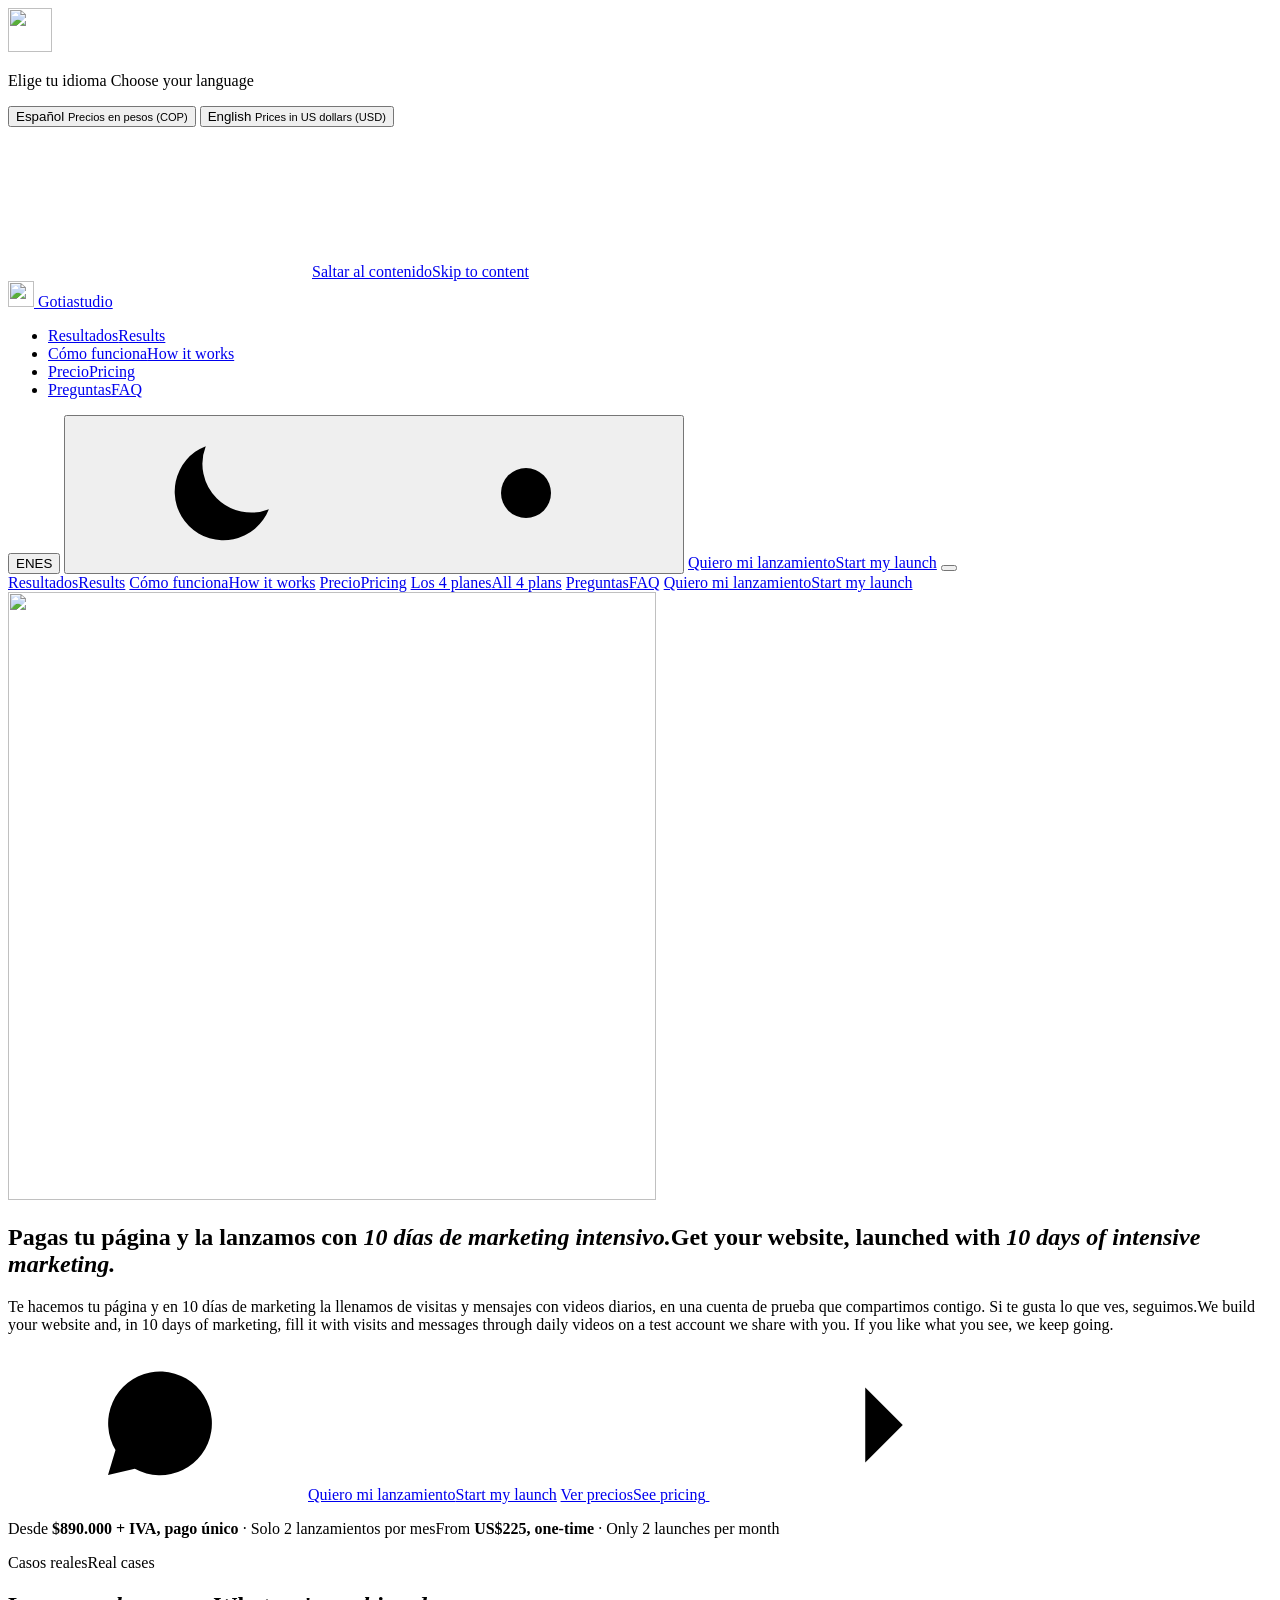
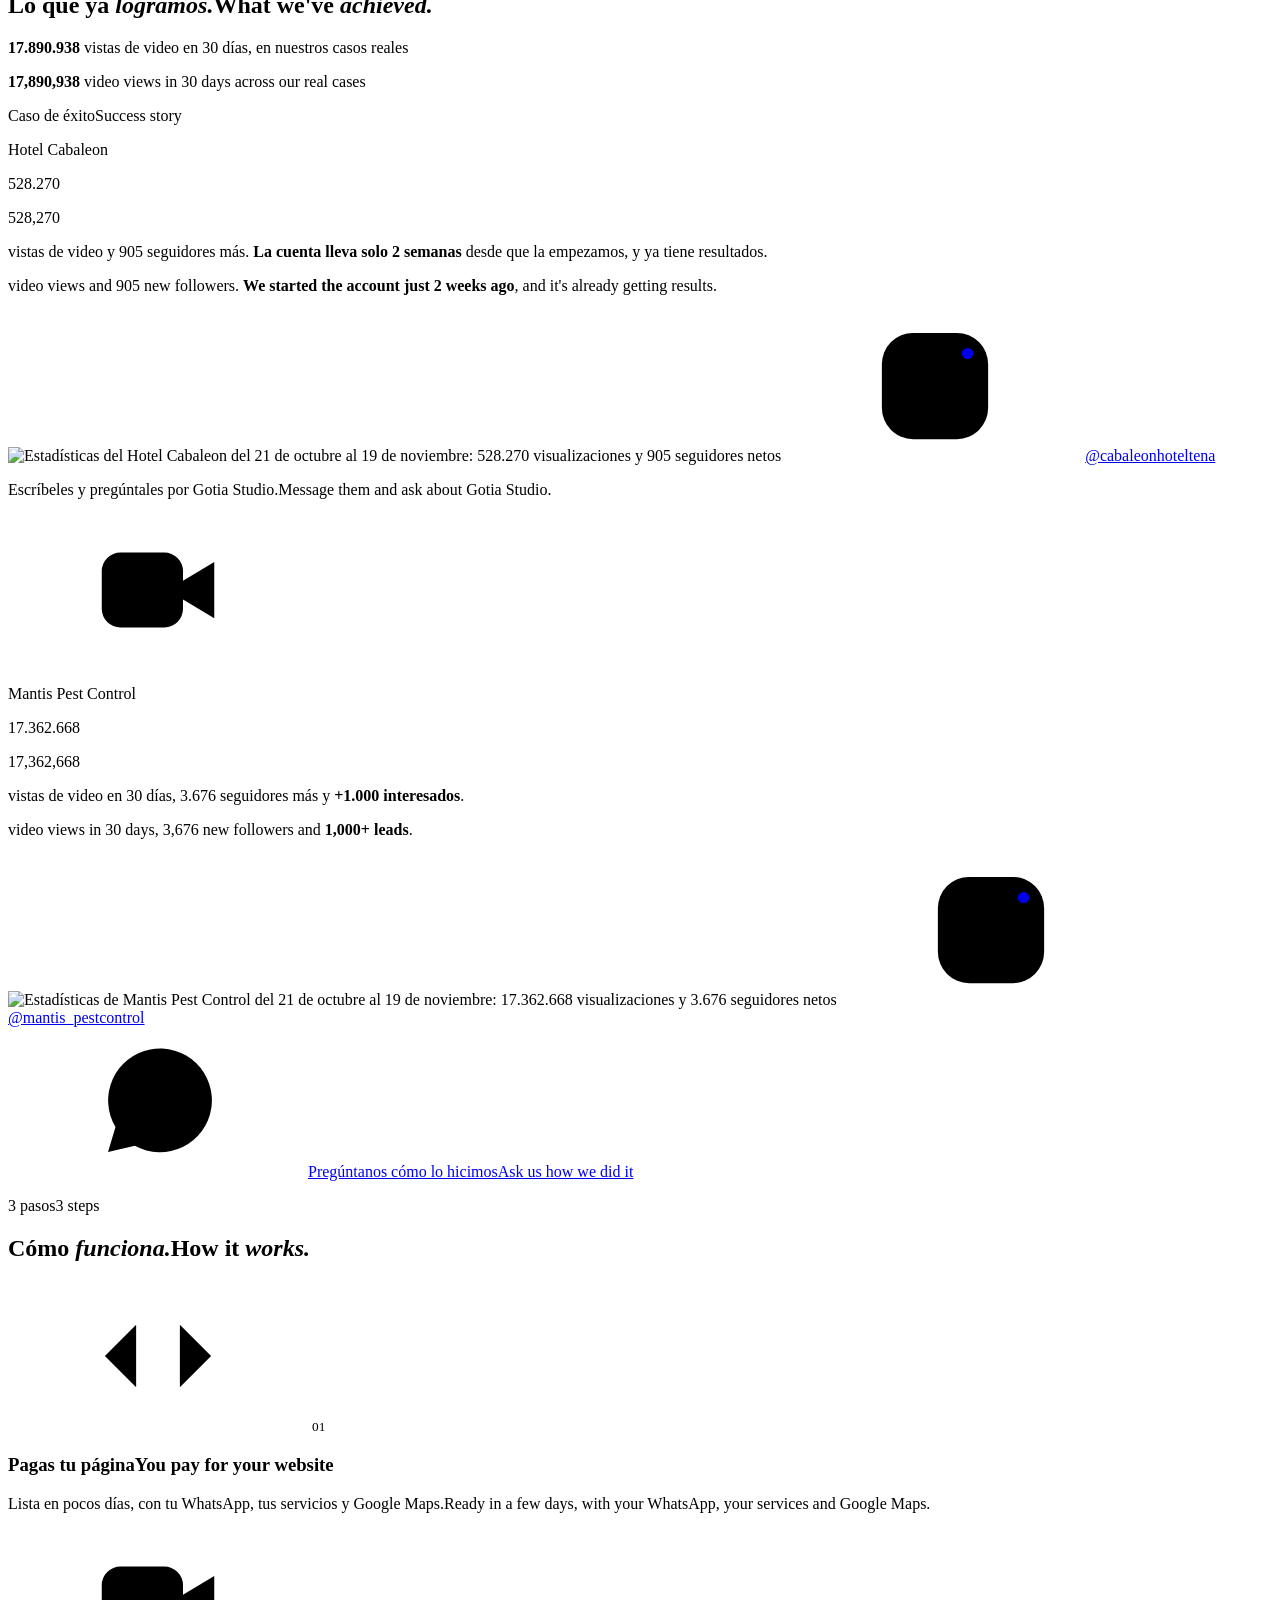
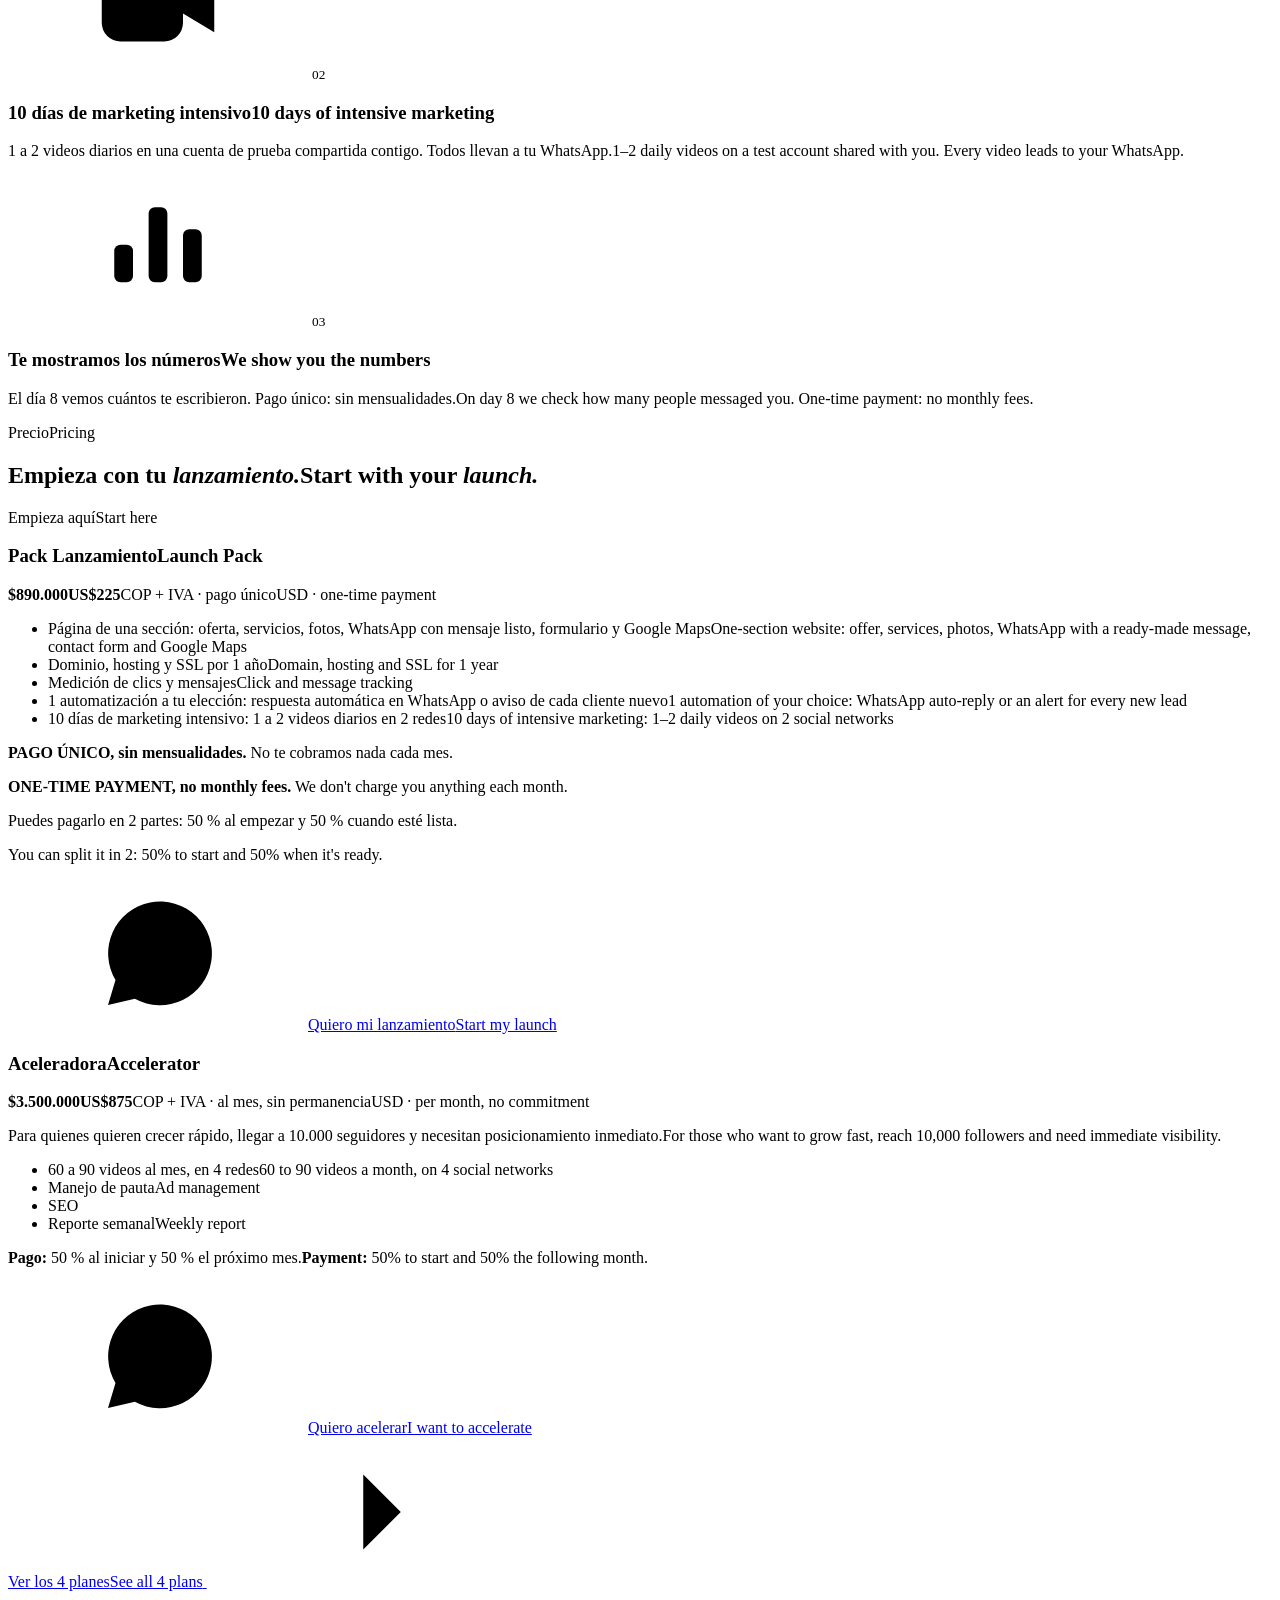
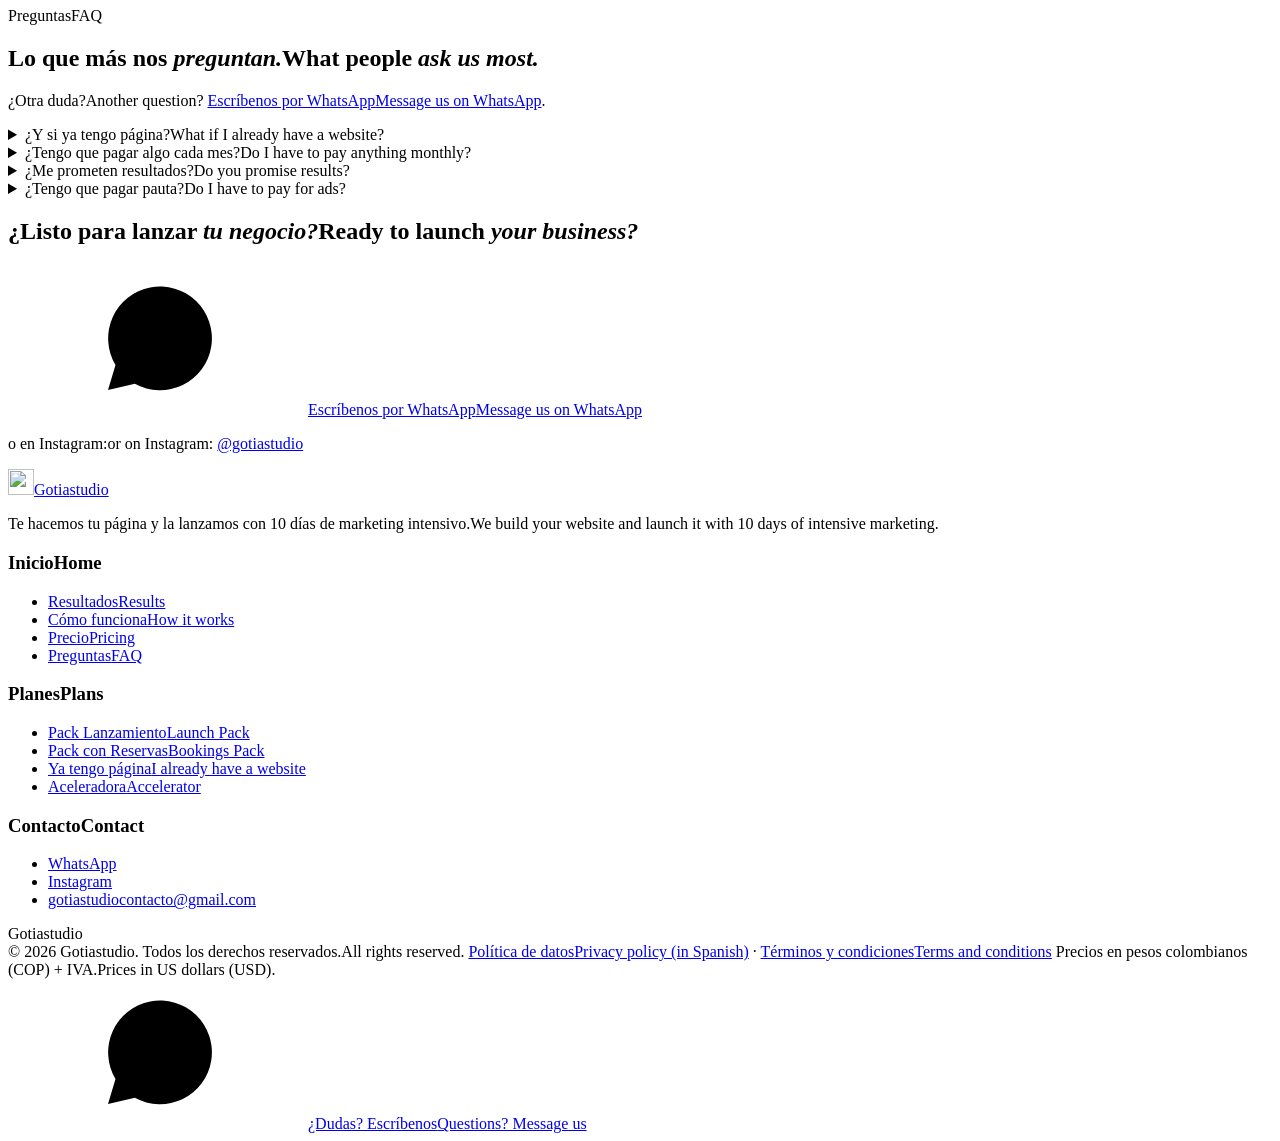
==== commit e46d2a50: "Add files via upload" ====
--- a/index.html
+++ b/index.html
@@ -10,7 +10,7 @@
   <meta property="og:type" content="website">
   <meta property="og:title" content="Pagas tu página y la lanzamos con 10 días de marketing intensivo">
   <meta property="og:description" content="Tu página lista en pocos días y 10 días de videos diarios que llevan a tu WhatsApp. Ves los resultados en una cuenta de prueba compartida contigo. Desde $890.000 + IVA.">
-  <!-- Vista previa al compartir por WhatsApp. La imagen es og-imagen.jpg,
+  <!-- Vista previa al compartir por WhatsApp. La imagen es landing/img/og-imagen.jpg,
        que en la carpeta de GitHub queda en la raíz: por eso la ruta completa es /og-imagen.jpg -->
   <link rel="canonical" href="https://gotiastudio.it.com/">
   <meta property="og:url" content="https://gotiastudio.it.com/">
@@ -21,20 +21,20 @@
   <meta property="og:image:height" content="630">
   <meta property="og:image:alt" content="Página web para tu negocio, conectada a tu WhatsApp · Gotiastudio">
   <meta name="twitter:card" content="summary_large_image">
-  <link rel="icon" href="favicon-32.png?v=2" type="image/png" sizes="32x32">
-  <link rel="icon" href="favicon-192.png?v=2" type="image/png" sizes="192x192">
-  <link rel="apple-touch-icon" href="apple-touch-icon.png?v=2">
+  <link rel="icon" href="assets/img/favicon-32.png?v=2" type="image/png" sizes="32x32">
+  <link rel="icon" href="assets/img/favicon-192.png?v=2" type="image/png" sizes="192x192">
+  <link rel="apple-touch-icon" href="assets/img/apple-touch-icon.png?v=2">
 
   <!-- la letra Manrope va en la web (sin pedirla a Google): carga antes y sin bloquear -->
-  <link rel="preload" href="manrope-latin.woff2" as="font" type="font/woff2" crossorigin>
-  <link rel="preload" href="g-glass-alpha-480.webp" as="image" type="image/webp" fetchpriority="high"
-        imagesrcset="g-glass-alpha-480.webp 480w, g-glass-alpha.webp?v=2 648w" imagesizes="(max-width: 860px) 160px, 30vw">
-  <link rel="stylesheet" href="styles.css?v=95">
-  <link rel="stylesheet" href="lanzamiento.css?v=11">
+  <link rel="preload" href="assets/fonts/manrope-latin.woff2" as="font" type="font/woff2" crossorigin>
+  <link rel="preload" href="assets/img/g-glass-alpha-480.webp" as="image" type="image/webp" fetchpriority="high"
+        imagesrcset="assets/img/g-glass-alpha-480.webp 480w, assets/img/g-glass-alpha.webp?v=2 648w" imagesizes="(max-width: 860px) 160px, 30vw">
+  <link rel="stylesheet" href="assets/css/styles.css?v=95">
+  <link rel="stylesheet" href="assets/css/lanzamiento.css?v=12">
 
   <script>
     // idioma: español (precios en COP) o inglés (USD). Se aplica antes de pintar, sin destello;
-    // la primera vez se pregunta (html.lang-ask, idioma.js). ?lang=en|es en el enlace lo fija.
+    // la primera vez se pregunta (html.lang-ask, assets/js/idioma.js). ?lang=en|es en el enlace lo fija.
     (function () {
       var r = document.documentElement, q = null, l = null;
       r.dataset.esTitle = document.title;
@@ -105,7 +105,7 @@
     "description": "Te hacemos tu página y la lanzamos con 10 días de marketing intensivo: videos diarios que llevan a tu WhatsApp, en una cuenta de prueba compartida contigo.",
     "email": "gotiastudiocontacto@gmail.com",
     "makesOffer": [
-      {"@type": "Offer", "name": "Pack Lanzamiento", "price": "890000", "priceCurrency": "COP", "description": "Página de una sección y 10 días de marketing intensivo. En 2 pagos (50 % y 50 %), más IVA."},
+      {"@type": "Offer", "name": "Pack Lanzamiento", "price": "890000", "priceCurrency": "COP", "description": "Página de una sección y 10 días de marketing intensivo. Pago único, sin mensualidades (se puede pagar 50 % y 50 %), más IVA."},
       {"@type": "Offer", "name": "Pack con Reservas", "price": "1990000", "priceCurrency": "COP", "description": "Todo lo del Pack Lanzamiento, con reservas, respuestas automáticas y panel. Pago único, más IVA."},
       {"@type": "Offer", "name": "Ya tengo página", "price": "300000", "priceCurrency": "COP", "description": "Para clientes de Gotiastudio: medición, WhatsApp y 10 días de marketing intensivo. Más IVA."},
       {"@type": "Offer", "name": "Aceleradora", "price": "3500000", "priceCurrency": "COP", "description": "60 a 90 videos al mes en 4 redes, pauta, SEO y reporte semanal. Al mes, sin permanencia, más IVA."}
@@ -120,7 +120,7 @@
      redondeados a 5 y sin IVA. Si cambias un precio en COP, cambia también el de USD. -->
 <div class="lang-pick" role="dialog" aria-modal="true" aria-labelledby="lang-pick-t">
   <div class="lang-pick-box glass">
-    <img class="brand-mark" src="g-logo-64.webp" alt="" width="44" height="44" decoding="async">
+    <img class="brand-mark" src="assets/img/g-logo-64.webp" alt="" width="44" height="44" decoding="async">
     <p class="lang-pick-t" id="lang-pick-t">Elige tu idioma <span lang="en">Choose your language</span></p>
     <div class="lang-pick-btns">
       <button type="button" class="btn btn-primary" data-lang-set="es">Español <small>Precios en pesos (COP)</small></button>
@@ -152,7 +152,7 @@
 <header class="nav" id="nav">
   <nav class="nav-inner glass" aria-label="Principal">
     <a href="#top" class="brand" aria-label="Gotiastudio, inicio" data-aria-en="Gotiastudio, home">
-      <img class="brand-mark" src="g-logo-64.webp" srcset="g-logo-64.webp 2x, g-logo.webp?v=2 4x" alt="" width="26" height="26" decoding="async">
+      <img class="brand-mark" src="assets/img/g-logo-64.webp" srcset="assets/img/g-logo-64.webp 2x, assets/img/g-logo.webp?v=2 4x" alt="" width="26" height="26" decoding="async">
       <span class="brand-word">Gotia<span>studio</span></span>
     </a>
     <ul class="nav-links">
@@ -186,7 +186,7 @@
     <!-- la "G" de cristal de la marca, como imagen fija -->
     <div class="hero-g" aria-hidden="true">
       <i class="hero-g-halo"></i>
-      <img src="g-glass-alpha.webp?v=2" srcset="g-glass-alpha-480.webp 480w, g-glass-alpha.webp?v=2 648w" sizes="(max-width: 860px) 160px, 30vw" alt="" width="648" height="608" decoding="async" fetchpriority="high">
+      <img src="assets/img/g-glass-alpha.webp?v=2" srcset="assets/img/g-glass-alpha-480.webp 480w, assets/img/g-glass-alpha.webp?v=2 648w" sizes="(max-width: 860px) 160px, 30vw" alt="" width="648" height="608" decoding="async" fetchpriority="high">
       <span class="lb" style="--s:13cqw;left:92%;top:4%"></span>
       <span class="lb far" style="--s:8cqw;left:6%;top:90%"></span>
       <span class="lb" style="--s:4cqw;left:24%;top:2%"></span>
@@ -200,7 +200,7 @@
         <a href="#" class="btn btn-primary" data-wa="Hola, quiero el Pack Lanzamiento" data-wa-en="Hi, I want the Launch Pack (Pack Lanzamiento)"><svg class="ico ico-l"><use href="#i-wa"/></svg><span data-l="es">Quiero mi lanzamiento</span><span data-l="en">Start my launch</span></a>
         <a href="paquetes.html" class="btn btn-glass glass"><span data-l="es">Ver precios</span><span data-l="en">See pricing</span> <svg class="ico"><use href="#i-arrow"/></svg></a>
       </div>
-      <p class="lz-hero-note" data-hero style="--i:5"><span class="pulse" aria-hidden="true"></span><span data-l="es">Desde <strong>$890.000 + IVA</strong> · Solo 2 lanzamientos por mes</span><span data-l="en">From <strong>US$225</strong> · Only 2 launches per month</span></p>
+      <p class="lz-hero-note" data-hero style="--i:5"><span class="pulse" aria-hidden="true"></span><span data-l="es">Desde <strong>$890.000 + IVA, pago único</strong> · Solo 2 lanzamientos por mes</span><span data-l="en">From <strong>US$225, one-time</strong> · Only 2 launches per month</span></p>
     </div>
   </section>
 
@@ -227,7 +227,7 @@
           <!-- la captura muestra 30 días, pero la cuenta lleva solo 2 semanas desde que la empezamos (dato del cliente, 20 nov. 2026) -->
           <p class="caso-txt" data-l="es">vistas de video y 905 seguidores más. <strong>La cuenta lleva solo 2 semanas</strong> desde que la empezamos, y ya tiene resultados.</p>
           <p class="caso-txt" data-l="en">video views and 905 new followers. <strong>We started the account just 2 weeks ago</strong>, and it's already getting results.</p>
-          <img class="caso-foto" src="caso-cabaleon-vistas.webp" alt="Estadísticas del Hotel Cabaleon del 21 de octubre al 19 de noviembre: 528.270 visualizaciones y 905 seguidores netos" width="720" height="450" loading="lazy" decoding="async">
+          <img class="caso-foto" src="assets/img/caso-cabaleon-vistas.webp" alt="Estadísticas del Hotel Cabaleon del 21 de octubre al 19 de noviembre: 528.270 visualizaciones y 905 seguidores netos" width="720" height="450" loading="lazy" decoding="async">
           <!-- MÁS DATOS:
           <ul class="caso-datos">
             <li><strong>[N]</strong> solicitudes de reserva</li>
@@ -246,7 +246,7 @@
           <!-- +1.000 interesados: dato del cliente (20 nov. 2026) -->
           <p class="caso-txt" data-l="es">vistas de video en 30 días, 3.676 seguidores más y <strong>+1.000 interesados</strong>.</p>
           <p class="caso-txt" data-l="en">video views in 30 days, 3,676 new followers and <strong>1,000+ leads</strong>.</p>
-          <img class="caso-foto" src="caso-mantis-vistas.webp" alt="Estadísticas de Mantis Pest Control del 21 de octubre al 19 de noviembre: 17.362.668 visualizaciones y 3.676 seguidores netos" width="720" height="447" loading="lazy" decoding="async">
+          <img class="caso-foto" src="assets/img/caso-mantis-vistas.webp" alt="Estadísticas de Mantis Pest Control del 21 de octubre al 19 de noviembre: 17.362.668 visualizaciones y 3.676 seguidores netos" width="720" height="447" loading="lazy" decoding="async">
           <a class="btn btn-glass glass btn-sm caso-ig" href="https://www.instagram.com/mantis_pestcontrol/" target="_blank" rel="noopener"><svg class="ico ico-l"><use href="#i-ig"/></svg>@mantis_pestcontrol</a>
         </article>
       </div>
@@ -283,14 +283,15 @@
           <span class="step-dot"><svg class="ico"><use href="#i-data"/></svg></span>
           <small>03</small>
           <h3><span data-l="es">Te mostramos los números</span><span data-l="en">We show you the numbers</span></h3>
-          <p><span data-l="es">El día 8 vemos cuántos te escribieron. Si sigues, desde $700.000/mes + IVA.</span><span data-l="en">On day 8 we check how many people messaged you. If you continue, from US$175/month.</span></p>
-        </article>
-      </div>
-    </div>
-  </section>
-
-  <!-- ============ 4. PRECIO: el Pack Lanzamiento y, al lado, el Año completo; debajo, la Aceleradora ============
-       Mismas tarjetas y mismos precios que en paquetes.html (#plan-lanzamiento y #plan-anual): si cambias uno, cambia el otro.
+          <p><span data-l="es">El día 8 vemos cuántos te escribieron. Pago único: sin mensualidades.</span><span data-l="en">On day 8 we check how many people messaged you. One-time payment: no monthly fees.</span></p>
+        </article>
+      </div>
+    </div>
+  </section>
+
+  <!-- ============ 4. PRECIO: el Pack Lanzamiento (pago único, sin mensualidades) y, al lado, la Aceleradora ============
+       Mismas tarjetas y mismos precios que en paquetes.html (#plan-lanzamiento y #plan-aceleradora): si cambias uno, cambia el otro.
+       El Año completo y las mensualidades se quitaron el 24 nov. 2026 (copia: index.html.pre-pago-unico.bak).
        En inglés (data-l="en") los precios van en USD: 4.000 COP por dólar, redondeados a 5, sin IVA. -->
   <section class="section lz-sec" id="precios">
     <div class="container">
@@ -303,7 +304,7 @@
         <article class="lz-pack glass is-featured">
           <span class="lz-tag"><span data-l="es">Empieza aquí</span><span data-l="en">Start here</span></span>
           <h3 class="lz-name"><span data-l="es">Pack Lanzamiento</span><span data-l="en">Launch Pack</span></h3>
-          <p class="lz-price"><strong data-l="es">$890.000</strong><strong data-l="en">US$225</strong><span data-l="es">COP + IVA · en 2 pagos (50 % y 50 %)</span><span data-l="en">USD · in 2 payments (50% and 50%)</span></p>
+          <p class="lz-price"><strong data-l="es">$890.000</strong><strong data-l="en">US$225</strong><span data-l="es">COP + IVA · pago único</span><span data-l="en">USD · one-time payment</span></p>
           <ul class="lz-inc">
             <li><span data-l="es">Página de una sección: oferta, servicios, fotos, WhatsApp con mensaje listo, formulario y Google Maps</span><span data-l="en">One-section website: offer, services, photos, WhatsApp with a ready-made message, contact form and Google Maps</span></li>
             <li><span data-l="es">Dominio, hosting y SSL por 1 año</span><span data-l="en">Domain, hosting and SSL for 1 year</span></li>
@@ -311,45 +312,17 @@
             <li><span data-l="es">1 automatización a tu elección: respuesta automática en WhatsApp o aviso de cada cliente nuevo</span><span data-l="en">1 automation of your choice: WhatsApp auto-reply or an alert for every new lead</span></li>
             <li><span data-l="es">10 días de marketing intensivo: 1 a 2 videos diarios en 2 redes</span><span data-l="en">10 days of intensive marketing: 1–2 daily videos on 2 social networks</span></li>
           </ul>
-          <div class="lz-after">
-            <p data-l="es"><b>Después, elige tu mensualidad</b> (+ IVA, sin permanencia):</p>
-            <p data-l="en"><b>Then choose your monthly plan</b> (no commitment):</p>
-            <ul class="lz-inc">
-              <li><span data-l="es"><b>$700.000/mes:</b> 1 video, 1 story y 1 post de texto al día</span><span data-l="en"><b>US$175/month:</b> 1 video, 1 story and 1 text post a day</span></li>
-              <li><span data-l="es"><b>$850.000/mes:</b> 2 videos, 2 stories y 2 posts al día</span><span data-l="en"><b>US$215/month:</b> 2 videos, 2 stories and 2 posts a day</span></li>
-              <li><span data-l="es"><b>$1.200.000/mes:</b> 3 videos, 3 stories y 3 flyers al día</span><span data-l="en"><b>US$300/month:</b> 3 videos, 3 stories and 3 flyers a day</span></li>
-            </ul>
-            <p data-l="es">Todas incluyen Google Business, cuidado de tu página y reporte mensual.</p>
-            <p data-l="en">All include Google Business, website care and a monthly report.</p>
+          <div class="lz-after lz-unico">
+            <p data-l="es"><b>PAGO ÚNICO, sin mensualidades.</b> No te cobramos nada cada mes.</p>
+            <p data-l="en"><b>ONE-TIME PAYMENT, no monthly fees.</b> We don't charge you anything each month.</p>
+            <p data-l="es">Puedes pagarlo en 2 partes: 50 % al empezar y 50 % cuando esté lista.</p>
+            <p data-l="en">You can split it in 2: 50% to start and 50% when it's ready.</p>
           </div>
           <a href="#" class="btn btn-primary btn-block" data-wa="Hola, quiero el Pack Lanzamiento" data-wa-en="Hi, I want the Launch Pack (Pack Lanzamiento)"><svg class="ico ico-l"><use href="#i-wa"/></svg><span data-l="es">Quiero mi lanzamiento</span><span data-l="en">Start my launch</span></a>
         </article>
 
-        <!-- Año completo: el mismo cuadro (y los mismos precios) que en paquetes.html (#plan-anual) -->
-        <article class="lz-pack glass lz-year">
-          <div class="lz-main">
-            <span class="lz-tag"><span data-l="es">2 meses gratis</span><span data-l="en">2 months free</span></span>
-            <h3 class="lz-name"><span data-l="es">Año completo</span><span data-l="en">Full year</span></h3>
-            <p class="lz-for"><span data-l="es">El Pack Lanzamiento y 12 meses de tu mensualidad en un solo pago (COP + IVA). Recibes 14 meses.</span><span data-l="en">The Launch Pack plus 12 months of your monthly plan in a single payment (USD). You get 14 months.</span></p>
-            <ul class="lz-prices">
-              <li><strong data-l="es">$9.290.000</strong><strong data-l="en">US$2,325</strong><span data-l="es">con la de $700.000/mes · ahorras $1.400.000</span><span data-l="en">with the US$175/month plan · you save US$350</span></li>
-              <li><strong data-l="es">$11.090.000</strong><strong data-l="en">US$2,805</strong><span data-l="es">con la de $850.000/mes · ahorras $1.700.000</span><span data-l="en">with the US$215/month plan · you save US$430</span></li>
-              <li><strong data-l="es">$15.290.000</strong><strong data-l="en">US$3,825</strong><span data-l="es">con la de $1.200.000/mes · ahorras $2.400.000</span><span data-l="en">with the US$300/month plan · you save US$600</span></li>
-            </ul>
-          </div>
-          <ul class="lz-inc">
-            <li><span data-l="es">Todo lo del Pack Lanzamiento: tu página y 10 días de marketing intensivo</span><span data-l="en">Everything in the Launch Pack: your website and 10 days of intensive marketing</span></li>
-            <li><span data-l="es">14 meses de mensualidad por el precio de 12</span><span data-l="en">14 months of your monthly plan for the price of 12</span></li>
-            <li><span data-l="es">Marketing todo el año sin pagos adicionales, con Google Business y reporte mensual</span><span data-l="en">Marketing all year with no extra payments, including Google Business and a monthly report</span></li>
-            <li><span data-l="es">Tu página activa las 24 horas: dominio, hosting, mantenimiento y mejoras</span><span data-l="en">Your website live 24/7: domain, hosting, maintenance and improvements</span></li>
-            <li><span data-l="es">Funciones nuevas sencillas para tu página, incluidas</span><span data-l="en">Simple new features for your website, included</span></li>
-          </ul>
-          <p class="lz-small"><span data-l="es">La pauta es opcional (también trabajamos orgánico) y va aparte, directo a Meta o Google.</span><span data-l="en">Ads are optional (we also work organically) and are paid separately, directly to Meta or Google.</span></p>
-          <a href="#" class="btn btn-glass glass btn-block" data-wa="Hola, quiero el Año completo" data-wa-en="Hi, I want the Full year (Año completo)"><svg class="ico ico-l"><use href="#i-wa"/></svg><span data-l="es">Quiero el año completo</span><span data-l="en">I want the full year</span></a>
-        </article>
-
-        <!-- Aceleradora, debajo de los dos precios y a todo el ancho: los mismos precios y textos que en paquetes.html (#plan-aceleradora) -->
-        <article class="lz-pack glass lz-wide">
+        <!-- Aceleradora, al lado del Pack Lanzamiento: los mismos precios y textos que en paquetes.html (#plan-aceleradora) -->
+        <article class="lz-pack glass">
           <div class="lz-main">
             <h3 class="lz-name"><span data-l="es">Aceleradora</span><span data-l="en">Accelerator</span></h3>
             <p class="lz-price"><strong data-l="es">$3.500.000</strong><strong data-l="en">US$875</strong><span data-l="es">COP + IVA · al mes, sin permanencia</span><span data-l="en">USD · per month, no commitment</span></p>
@@ -386,8 +359,8 @@
           <div class="qa-body"><span data-l="es">Si te la hicimos nosotros, arrancas con $300.000 + IVA. Si la hizo otro proveedor,</span><span data-l="en">If we built it, you start with US$75. If another provider built it,</span> <a href="#" data-wa="Hola, mi página la hizo otro proveedor y quiero arrancar" data-wa-en="Hi, another provider built my website and I want to get started"><span data-l="es">escríbenos</span><span data-l="en">message us</span></a>.</div>
         </details>
         <details class="qa glass">
-          <summary><span data-l="es">¿Qué pasa si no sigo después de los 10 días?</span><span data-l="en">What if I don't continue after the 10 days?</span><span class="qa-icon" aria-hidden="true"></span></summary>
-          <div class="qa-body"><span data-l="es">Tu página y tu dominio son tuyos, con hosting por 1 año.</span><span data-l="en">Your website and your domain are yours, with hosting for 1 year.</span></div>
+          <summary><span data-l="es">¿Tengo que pagar algo cada mes?</span><span data-l="en">Do I have to pay anything monthly?</span><span class="qa-icon" aria-hidden="true"></span></summary>
+          <div class="qa-body"><span data-l="es">No. El Pack Lanzamiento es un pago único, sin mensualidades. Tu página y tu dominio son tuyos, con hosting por 1 año.</span><span data-l="en">No. The Launch Pack is a one-time payment, with no monthly fees. Your website and your domain are yours, with hosting for 1 year.</span></div>
         </details>
         <details class="qa glass">
           <summary><span data-l="es">¿Me prometen resultados?</span><span data-l="en">Do you promise results?</span><span class="qa-icon" aria-hidden="true"></span></summary>
@@ -421,7 +394,7 @@
   <div class="container">
     <div class="footer-grid">
       <div class="footer-brand">
-        <a href="#top" class="brand"><img class="brand-mark" src="g-logo-64.webp" srcset="g-logo-64.webp 2x, g-logo.webp?v=2 4x" alt="" width="26" height="26" decoding="async"><span class="brand-word">Gotia<span>studio</span></span></a>
+        <a href="#top" class="brand"><img class="brand-mark" src="assets/img/g-logo-64.webp" srcset="assets/img/g-logo-64.webp 2x, assets/img/g-logo.webp?v=2 4x" alt="" width="26" height="26" decoding="async"><span class="brand-word">Gotia<span>studio</span></span></a>
         <p><span data-l="es">Te hacemos tu página y la lanzamos con 10 días de marketing intensivo.</span><span data-l="en">We build your website and launch it with 10 days of intensive marketing.</span></p>
       </div>
       <div>
@@ -462,11 +435,11 @@
 
 <a href="#" class="wa-float" data-wa="Hola, vi la web y tengo una pregunta" data-wa-en="Hi, I saw your website and I have a question" aria-label="¿Dudas? Escríbenos por WhatsApp" data-aria-en="Questions? Message us on WhatsApp"><svg class="ico"><use href="#i-wa"/></svg><span><span data-l="es">¿Dudas? Escríbenos</span><span data-l="en">Questions? Message us</span></span></a>
 
-<script src="idioma.js?v=1" defer></script>
-<script src="contacto.js?v=6" defer></script>
-<script src="supabase-config.js?v=2" defer></script>
-<script src="analytics.js?v=14" defer></script>
-<script src="main.js?v=38" defer></script>
-<script src="lanzamiento.js?v=1" defer></script>
+<script src="assets/js/idioma.js?v=1" defer></script>
+<script src="assets/js/contacto.js?v=6" defer></script>
+<script src="assets/js/supabase-config.js?v=2" defer></script>
+<script src="assets/js/analytics.js?v=14" defer></script>
+<script src="assets/js/main.js?v=38" defer></script>
+<script src="assets/js/lanzamiento.js?v=1" defer></script>
 </body>
 </html>
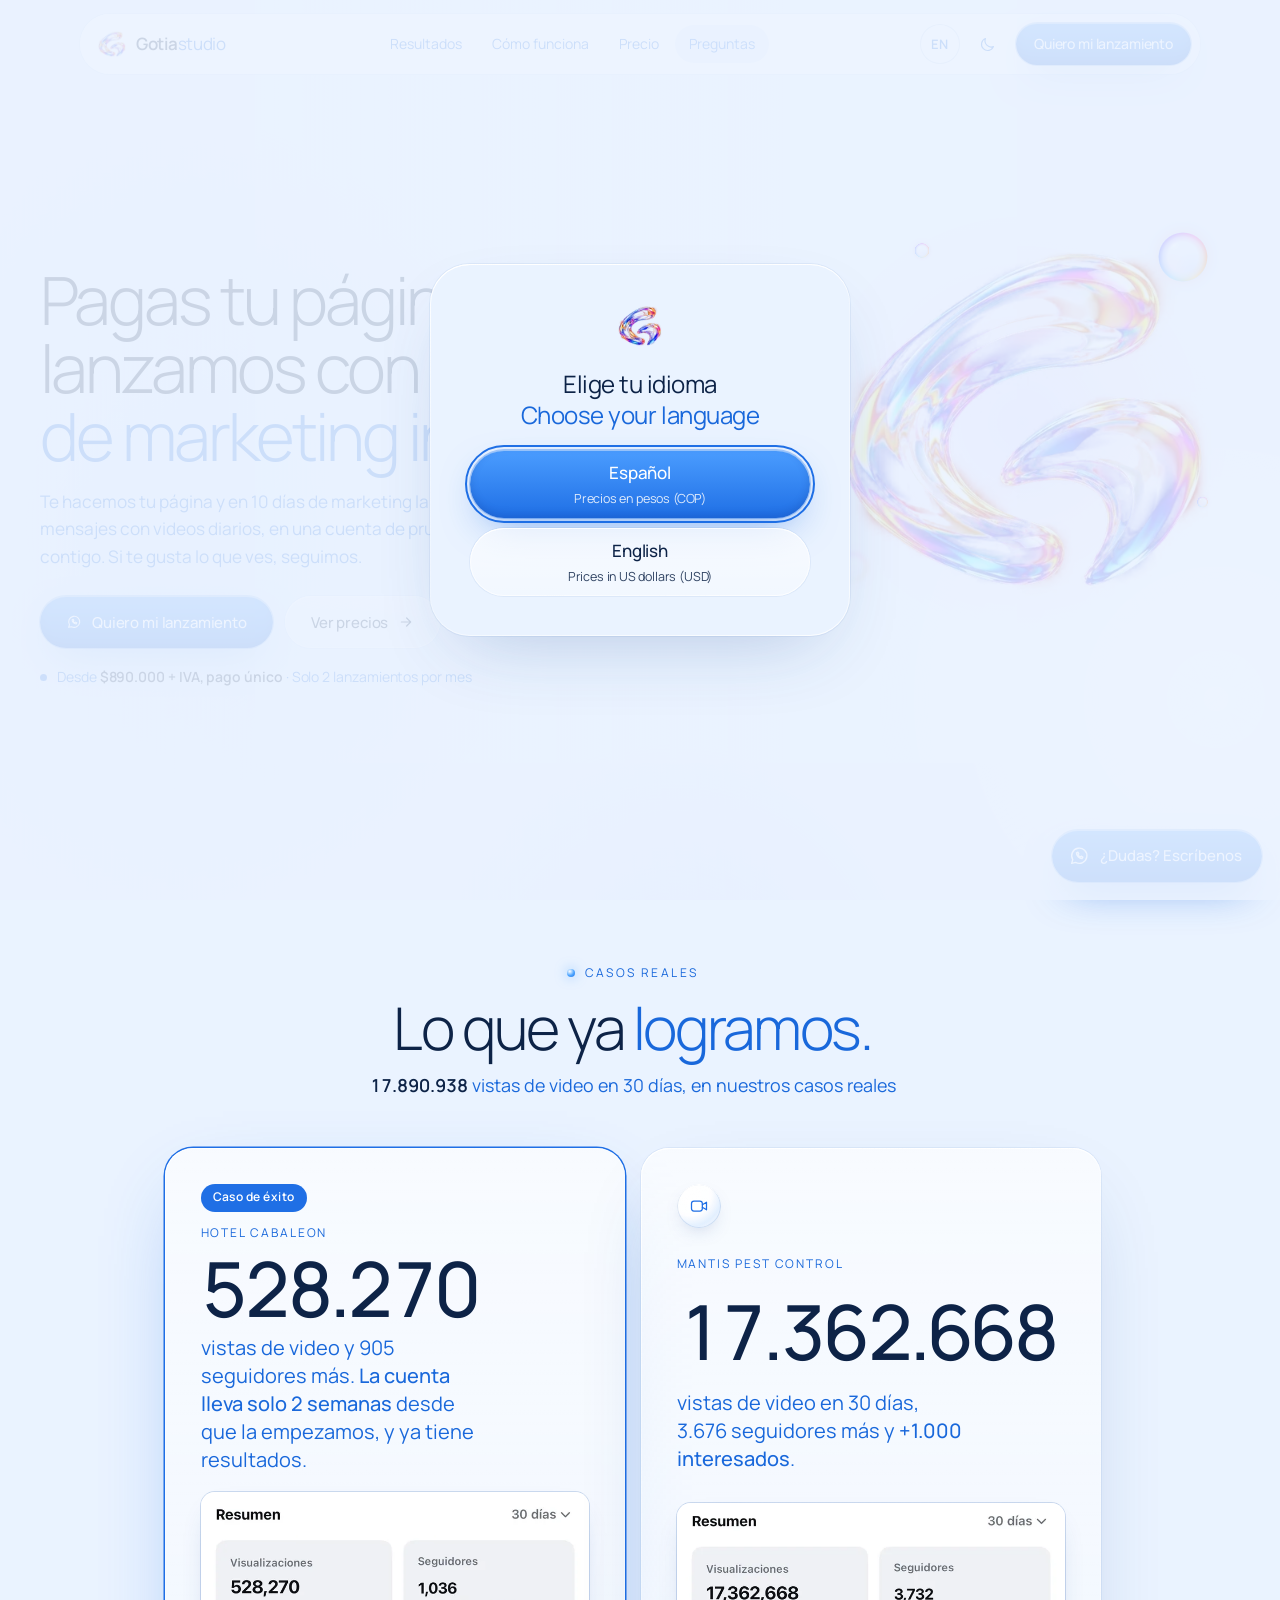
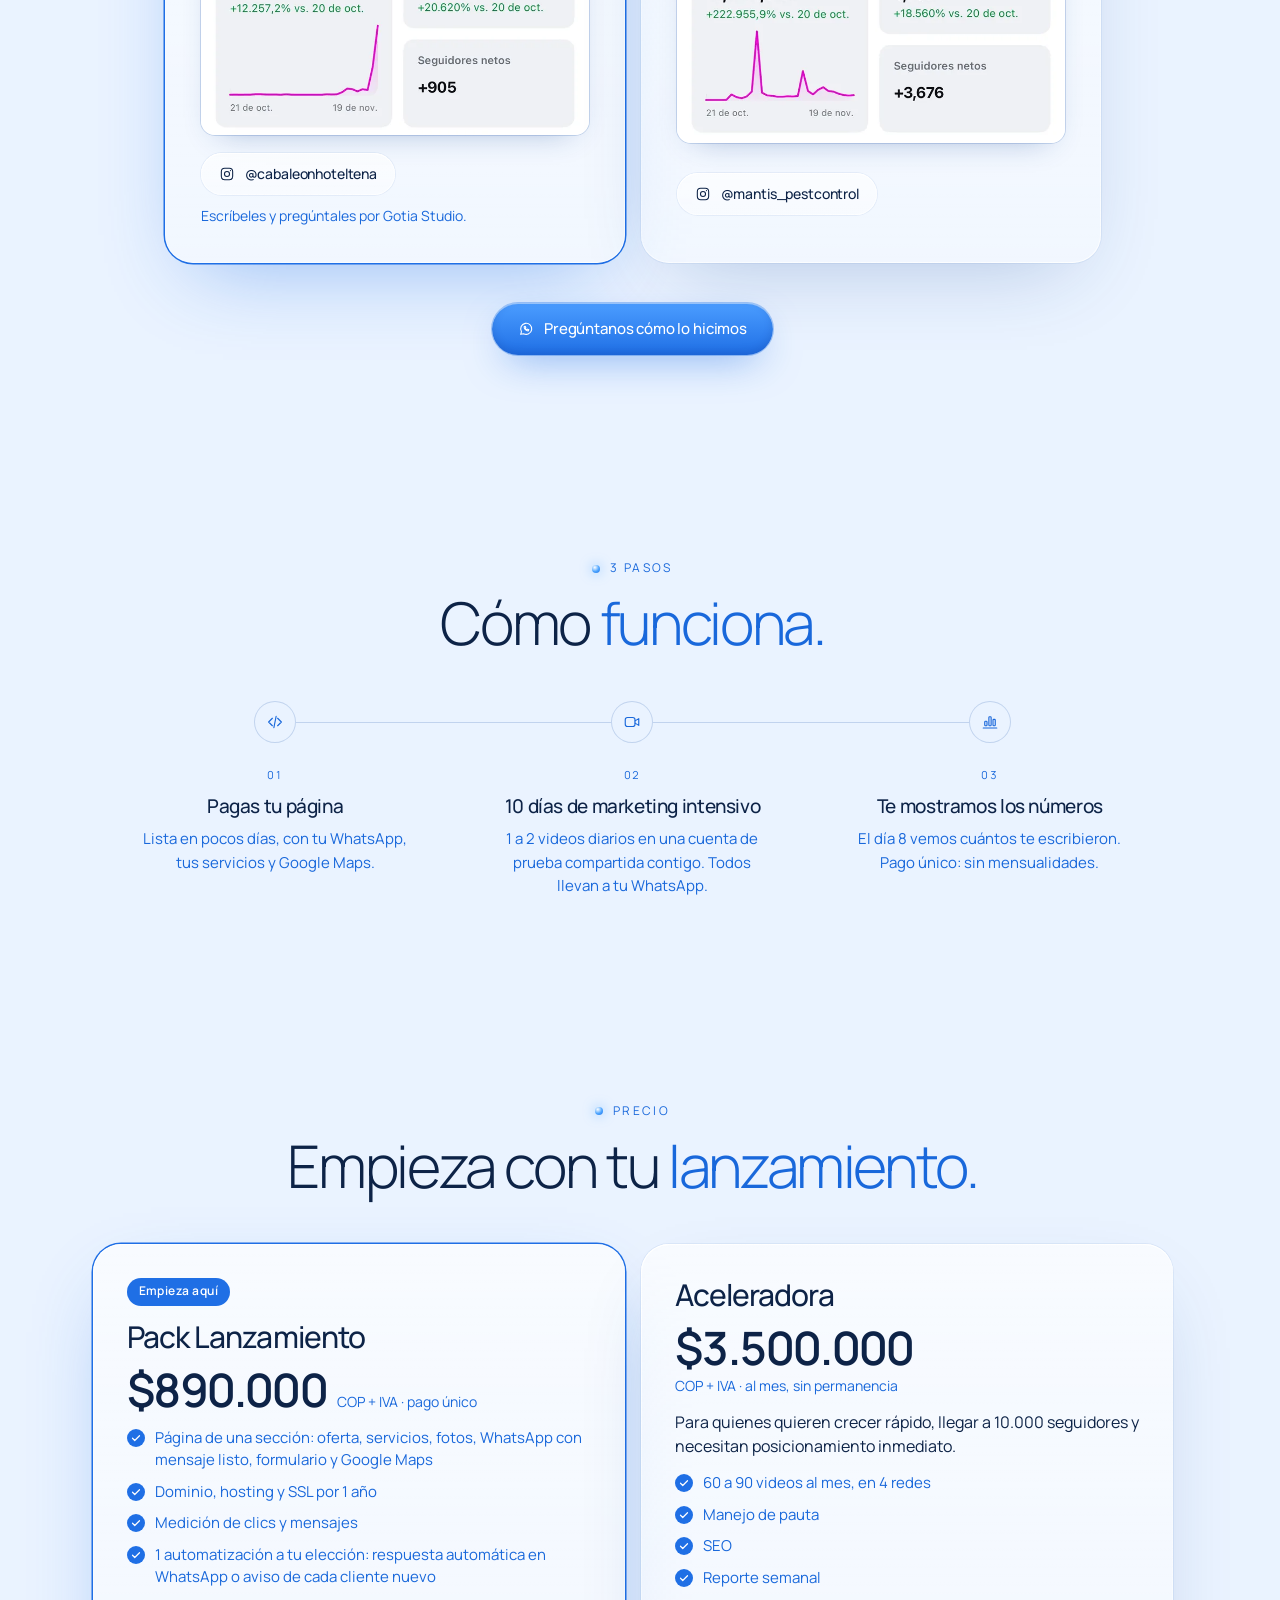
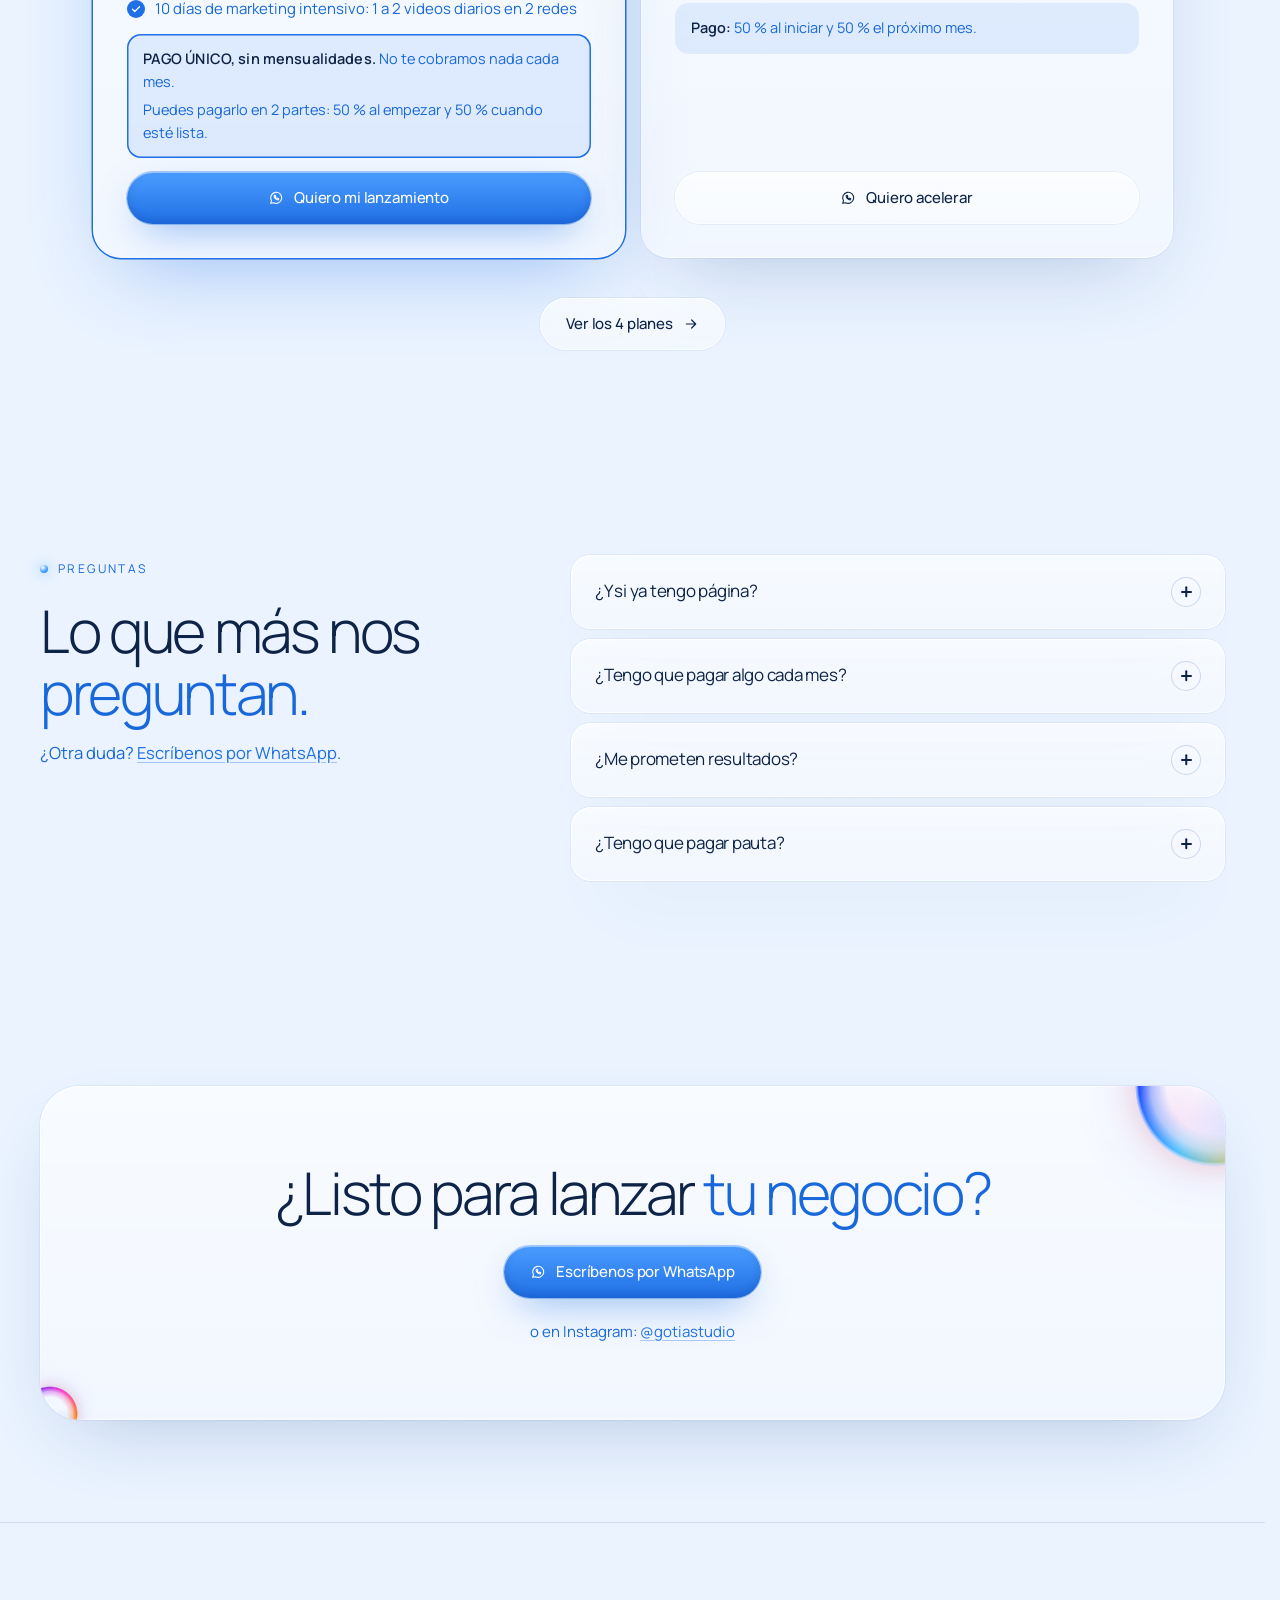
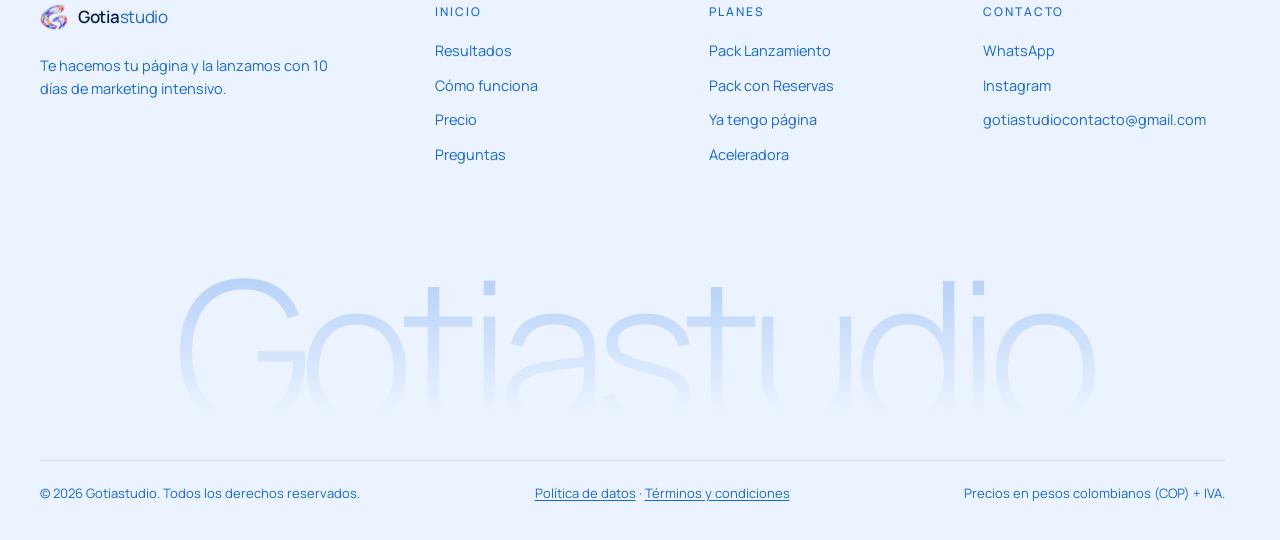
==== commit ec09e92d: "Add files via upload" ====
--- a/index.html
+++ b/index.html
@@ -10,7 +10,7 @@
   <meta property="og:type" content="website">
   <meta property="og:title" content="Pagas tu página y la lanzamos con 10 días de marketing intensivo">
   <meta property="og:description" content="Tu página lista en pocos días y 10 días de videos diarios que llevan a tu WhatsApp. Ves los resultados en una cuenta de prueba compartida contigo. Desde $890.000 + IVA.">
-  <!-- Vista previa al compartir por WhatsApp. La imagen es landing/img/og-imagen.jpg,
+  <!-- Vista previa al compartir por WhatsApp. La imagen es og-imagen.jpg,
        que en la carpeta de GitHub queda en la raíz: por eso la ruta completa es /og-imagen.jpg -->
   <link rel="canonical" href="https://gotiastudio.it.com/">
   <meta property="og:url" content="https://gotiastudio.it.com/">
@@ -21,20 +21,20 @@
   <meta property="og:image:height" content="630">
   <meta property="og:image:alt" content="Página web para tu negocio, conectada a tu WhatsApp · Gotiastudio">
   <meta name="twitter:card" content="summary_large_image">
-  <link rel="icon" href="assets/img/favicon-32.png?v=2" type="image/png" sizes="32x32">
-  <link rel="icon" href="assets/img/favicon-192.png?v=2" type="image/png" sizes="192x192">
-  <link rel="apple-touch-icon" href="assets/img/apple-touch-icon.png?v=2">
+  <link rel="icon" href="favicon-32.png?v=2" type="image/png" sizes="32x32">
+  <link rel="icon" href="favicon-192.png?v=2" type="image/png" sizes="192x192">
+  <link rel="apple-touch-icon" href="apple-touch-icon.png?v=2">
 
   <!-- la letra Manrope va en la web (sin pedirla a Google): carga antes y sin bloquear -->
-  <link rel="preload" href="assets/fonts/manrope-latin.woff2" as="font" type="font/woff2" crossorigin>
-  <link rel="preload" href="assets/img/g-glass-alpha-480.webp" as="image" type="image/webp" fetchpriority="high"
-        imagesrcset="assets/img/g-glass-alpha-480.webp 480w, assets/img/g-glass-alpha.webp?v=2 648w" imagesizes="(max-width: 860px) 160px, 30vw">
-  <link rel="stylesheet" href="assets/css/styles.css?v=95">
-  <link rel="stylesheet" href="assets/css/lanzamiento.css?v=12">
+  <link rel="preload" href="manrope-latin.woff2" as="font" type="font/woff2" crossorigin>
+  <link rel="preload" href="g-glass-alpha-480.webp" as="image" type="image/webp" fetchpriority="high"
+        imagesrcset="g-glass-alpha-480.webp 480w, g-glass-alpha.webp?v=2 648w" imagesizes="(max-width: 860px) 160px, 30vw">
+  <link rel="stylesheet" href="styles.css?v=95">
+  <link rel="stylesheet" href="lanzamiento.css?v=12">
 
   <script>
     // idioma: español (precios en COP) o inglés (USD). Se aplica antes de pintar, sin destello;
-    // la primera vez se pregunta (html.lang-ask, assets/js/idioma.js). ?lang=en|es en el enlace lo fija.
+    // la primera vez se pregunta (html.lang-ask, idioma.js). ?lang=en|es en el enlace lo fija.
     (function () {
       var r = document.documentElement, q = null, l = null;
       r.dataset.esTitle = document.title;
@@ -120,7 +120,7 @@
      redondeados a 5 y sin IVA. Si cambias un precio en COP, cambia también el de USD. -->
 <div class="lang-pick" role="dialog" aria-modal="true" aria-labelledby="lang-pick-t">
   <div class="lang-pick-box glass">
-    <img class="brand-mark" src="assets/img/g-logo-64.webp" alt="" width="44" height="44" decoding="async">
+    <img class="brand-mark" src="g-logo-64.webp" alt="" width="44" height="44" decoding="async">
     <p class="lang-pick-t" id="lang-pick-t">Elige tu idioma <span lang="en">Choose your language</span></p>
     <div class="lang-pick-btns">
       <button type="button" class="btn btn-primary" data-lang-set="es">Español <small>Precios en pesos (COP)</small></button>
@@ -152,7 +152,7 @@
 <header class="nav" id="nav">
   <nav class="nav-inner glass" aria-label="Principal">
     <a href="#top" class="brand" aria-label="Gotiastudio, inicio" data-aria-en="Gotiastudio, home">
-      <img class="brand-mark" src="assets/img/g-logo-64.webp" srcset="assets/img/g-logo-64.webp 2x, assets/img/g-logo.webp?v=2 4x" alt="" width="26" height="26" decoding="async">
+      <img class="brand-mark" src="g-logo-64.webp" srcset="g-logo-64.webp 2x, g-logo.webp?v=2 4x" alt="" width="26" height="26" decoding="async">
       <span class="brand-word">Gotia<span>studio</span></span>
     </a>
     <ul class="nav-links">
@@ -186,7 +186,7 @@
     <!-- la "G" de cristal de la marca, como imagen fija -->
     <div class="hero-g" aria-hidden="true">
       <i class="hero-g-halo"></i>
-      <img src="assets/img/g-glass-alpha.webp?v=2" srcset="assets/img/g-glass-alpha-480.webp 480w, assets/img/g-glass-alpha.webp?v=2 648w" sizes="(max-width: 860px) 160px, 30vw" alt="" width="648" height="608" decoding="async" fetchpriority="high">
+      <img src="g-glass-alpha.webp?v=2" srcset="g-glass-alpha-480.webp 480w, g-glass-alpha.webp?v=2 648w" sizes="(max-width: 860px) 160px, 30vw" alt="" width="648" height="608" decoding="async" fetchpriority="high">
       <span class="lb" style="--s:13cqw;left:92%;top:4%"></span>
       <span class="lb far" style="--s:8cqw;left:6%;top:90%"></span>
       <span class="lb" style="--s:4cqw;left:24%;top:2%"></span>
@@ -227,7 +227,7 @@
           <!-- la captura muestra 30 días, pero la cuenta lleva solo 2 semanas desde que la empezamos (dato del cliente, 20 nov. 2026) -->
           <p class="caso-txt" data-l="es">vistas de video y 905 seguidores más. <strong>La cuenta lleva solo 2 semanas</strong> desde que la empezamos, y ya tiene resultados.</p>
           <p class="caso-txt" data-l="en">video views and 905 new followers. <strong>We started the account just 2 weeks ago</strong>, and it's already getting results.</p>
-          <img class="caso-foto" src="assets/img/caso-cabaleon-vistas.webp" alt="Estadísticas del Hotel Cabaleon del 21 de octubre al 19 de noviembre: 528.270 visualizaciones y 905 seguidores netos" width="720" height="450" loading="lazy" decoding="async">
+          <img class="caso-foto" src="caso-cabaleon-vistas.webp" alt="Estadísticas del Hotel Cabaleon del 21 de octubre al 19 de noviembre: 528.270 visualizaciones y 905 seguidores netos" width="720" height="450" loading="lazy" decoding="async">
           <!-- MÁS DATOS:
           <ul class="caso-datos">
             <li><strong>[N]</strong> solicitudes de reserva</li>
@@ -246,7 +246,7 @@
           <!-- +1.000 interesados: dato del cliente (20 nov. 2026) -->
           <p class="caso-txt" data-l="es">vistas de video en 30 días, 3.676 seguidores más y <strong>+1.000 interesados</strong>.</p>
           <p class="caso-txt" data-l="en">video views in 30 days, 3,676 new followers and <strong>1,000+ leads</strong>.</p>
-          <img class="caso-foto" src="assets/img/caso-mantis-vistas.webp" alt="Estadísticas de Mantis Pest Control del 21 de octubre al 19 de noviembre: 17.362.668 visualizaciones y 3.676 seguidores netos" width="720" height="447" loading="lazy" decoding="async">
+          <img class="caso-foto" src="caso-mantis-vistas.webp" alt="Estadísticas de Mantis Pest Control del 21 de octubre al 19 de noviembre: 17.362.668 visualizaciones y 3.676 seguidores netos" width="720" height="447" loading="lazy" decoding="async">
           <a class="btn btn-glass glass btn-sm caso-ig" href="https://www.instagram.com/mantis_pestcontrol/" target="_blank" rel="noopener"><svg class="ico ico-l"><use href="#i-ig"/></svg>@mantis_pestcontrol</a>
         </article>
       </div>
@@ -394,7 +394,7 @@
   <div class="container">
     <div class="footer-grid">
       <div class="footer-brand">
-        <a href="#top" class="brand"><img class="brand-mark" src="assets/img/g-logo-64.webp" srcset="assets/img/g-logo-64.webp 2x, assets/img/g-logo.webp?v=2 4x" alt="" width="26" height="26" decoding="async"><span class="brand-word">Gotia<span>studio</span></span></a>
+        <a href="#top" class="brand"><img class="brand-mark" src="g-logo-64.webp" srcset="g-logo-64.webp 2x, g-logo.webp?v=2 4x" alt="" width="26" height="26" decoding="async"><span class="brand-word">Gotia<span>studio</span></span></a>
         <p><span data-l="es">Te hacemos tu página y la lanzamos con 10 días de marketing intensivo.</span><span data-l="en">We build your website and launch it with 10 days of intensive marketing.</span></p>
       </div>
       <div>
@@ -435,11 +435,11 @@
 
 <a href="#" class="wa-float" data-wa="Hola, vi la web y tengo una pregunta" data-wa-en="Hi, I saw your website and I have a question" aria-label="¿Dudas? Escríbenos por WhatsApp" data-aria-en="Questions? Message us on WhatsApp"><svg class="ico"><use href="#i-wa"/></svg><span><span data-l="es">¿Dudas? Escríbenos</span><span data-l="en">Questions? Message us</span></span></a>
 
-<script src="assets/js/idioma.js?v=1" defer></script>
-<script src="assets/js/contacto.js?v=6" defer></script>
-<script src="assets/js/supabase-config.js?v=2" defer></script>
-<script src="assets/js/analytics.js?v=14" defer></script>
-<script src="assets/js/main.js?v=38" defer></script>
-<script src="assets/js/lanzamiento.js?v=1" defer></script>
+<script src="idioma.js?v=1" defer></script>
+<script src="contacto.js?v=6" defer></script>
+<script src="supabase-config.js?v=2" defer></script>
+<script src="analytics.js?v=14" defer></script>
+<script src="main.js?v=38" defer></script>
+<script src="lanzamiento.js?v=1" defer></script>
 </body>
 </html>
--- a/styles.css
+++ b/styles.css
@@ -0,0 +1,2963 @@
+/* =========================================================
+   Gotiastudio — Luxury glass UI
+   Azul claro y blanco · cristal transparente · burbujas iridiscentes
+   ========================================================= */
+
+/* Manrope, servida desde la web (antes venía de Google Fonts): una sola letra variable, 300 a 700 */
+@font-face {
+  font-family: "Manrope"; font-style: normal; font-weight: 300 700; font-display: swap;
+  src: url(manrope-latin.woff2) format("woff2");
+  unicode-range: U+0000-00FF, U+0131, U+0152-0153, U+02BB-02BC, U+02C6, U+02DA, U+02DC, U+0304, U+0308, U+0329, U+2000-206F, U+20AC, U+2122, U+2191, U+2193, U+2212, U+2215, U+FEFF, U+FFFD;
+}
+
+/* ---------- Tokens ---------- */
+:root {
+  --bg: #eaf3ff;                         /* azul claro de fondo */
+  --fg: #0d2347;                         /* texto: azul marino profundo */
+  /* textos secundarios en el mismo azul de los botones (--accent): 2 = párrafos, 3 = etiquetas
+     y notas, 4 = detalles tenues (guiones, pistas), el mismo azul más claro */
+  --fg-2: #1968db;
+  --fg-3: #1968db;
+  --fg-4: #6da1ee;
+  --line: rgba(31, 84, 170, .12);
+  --line-2: rgba(31, 84, 170, .2);
+  --accent: #1f6fe5;                     /* azul de la marca: botones, chips y estados activos */
+  --accent-2: #4aa3ff;                   /* azul claro luminoso */
+  --accent-soft: rgba(31, 111, 229, .1);
+
+  /* película iridiscente de las burbujas */
+  --irid: conic-gradient(from 210deg, #4cc0ff, #1f47ff, #7a2bff, #ff2fc6, #ff7314, #ffcc59, #4cc0ff);
+  --irid-rim: radial-gradient(circle closest-side, transparent 60%, rgba(0, 0, 0, .35) 80%, #000 95%, transparent 100%);
+
+  --blur: 22px;
+  --r-xl: 40px;
+  --r-lg: 28px;
+  --r-md: 20px;
+  --r-sm: 14px;
+
+  --ease: cubic-bezier(.22, 1, .36, 1);
+  --ease-io: cubic-bezier(.65, 0, .35, 1);
+
+  /* tipografía: Manrope en todo (geométrica, minimalista y formal). Los acentos de los
+     titulares (antes en serif cursiva) son la misma letra, más clara */
+  --font: "Manrope", -apple-system, BlinkMacSystemFont, "Segoe UI", system-ui, sans-serif;
+  --serif: var(--font);
+
+  --container: 1200px;
+  --gutter: clamp(16px, 4vw, 40px);
+
+  --check: url("data:image/svg+xml,%3Csvg xmlns='http://www.w3.org/2000/svg' viewBox='0 0 24 24' fill='none' stroke='%23fff' stroke-width='2.4' stroke-linecap='round' stroke-linejoin='round'%3E%3Cpath d='M5 12.5l4.5 4.5L19 7.5'/%3E%3C/svg%3E");
+}
+
+/* ---------- Base ---------- */
+*, *::before, *::after { box-sizing: border-box; }
+/* overflow-x en html: si no, Chrome pasa el clip del body a la ventana y deja de recortar
+   (el giro de .orbit-spin ensanchaba la página a ~430px en el móvil y la hamburguesa se salía) */
+html { scroll-behavior: smooth; -webkit-text-size-adjust: 100%; scroll-padding-top: 90px; overflow-x: clip; }
+body {
+  margin: 0;
+  background: var(--bg);
+  color: var(--fg);
+  font-family: var(--font);
+  font-size: 16px;
+  line-height: 1.55;
+  -webkit-font-smoothing: antialiased;
+  -moz-osx-font-smoothing: grayscale;
+  text-rendering: optimizeLegibility;
+  overflow-x: clip;
+}
+::selection { background: var(--accent); color: #fff; }
+img, svg, canvas { display: block; }
+a { color: inherit; text-decoration: none; }
+button { font: inherit; color: inherit; background: none; border: 0; padding: 0; cursor: pointer; }
+h1, h2, h3, h4, h5 { margin: 0; font-weight: 500; }
+p { margin: 0; }
+strong { font-weight: 500; }
+
+:focus-visible { outline: 2px solid var(--accent); outline-offset: 3px; }
+
+.sprite { position: absolute; width: 0; height: 0; overflow: hidden; }
+.sr { position: absolute !important; width: 1px; height: 1px; overflow: hidden; clip: rect(0 0 0 0); white-space: nowrap; }
+.skip { position: absolute; left: -9999px; top: 12px; z-index: 999; background: var(--accent); color: #fff; padding: 10px 18px; border-radius: 999px; }
+.skip:focus { left: 16px; }
+
+.container {
+  width: 100%;
+  max-width: calc(var(--container) + var(--gutter) * 2);
+  margin-inline: auto;
+  padding-inline: var(--gutter);
+}
+
+.ico {
+  width: 20px; height: 20px; flex: none;
+  fill: none; stroke: currentColor; stroke-width: 1.5;
+  stroke-linecap: round; stroke-linejoin: round;
+}
+
+/* ---------- Ambient light + grain ---------- */
+.ambient { position: fixed; inset: 0; z-index: -1; pointer-events: none; overflow: hidden; }
+.ambient i {
+  position: absolute; display: block; border-radius: 50%;
+  background: radial-gradient(circle, var(--glow), transparent 62%);
+  will-change: transform;
+}
+.ambient i:nth-child(1) { --glow: rgba(120, 190, 255, .42); width: 75vmax; height: 75vmax; left: -28vmax; top: 5vh; animation: drift-a 40s var(--ease-io) infinite alternate; }
+.ambient i:nth-child(2) { --glow: rgba(255, 255, 255, .9); width: 60vmax; height: 60vmax; right: -25vmax; top: 35vh; animation: drift-b 48s var(--ease-io) infinite alternate; }
+.ambient i:nth-child(3) { --glow: rgba(150, 168, 255, .3); width: 45vmax; height: 45vmax; left: 30vw; bottom: -30vmax; animation: drift-c 56s var(--ease-io) infinite alternate; }
+@keyframes drift-a { to { transform: translate3d(22vw, 18vh, 0) scale(1.15); } }
+@keyframes drift-b { to { transform: translate3d(-20vw, -22vh, 0) scale(.9); } }
+@keyframes drift-c { to { transform: translate3d(-15vw, -30vh, 0) scale(1.2); } }
+
+body::after {
+  content: ""; position: fixed; inset: 0; z-index: 90; pointer-events: none; opacity: .03;
+  background-image: url("data:image/svg+xml,%3Csvg xmlns='http://www.w3.org/2000/svg' width='180' height='180'%3E%3Cfilter id='n'%3E%3CfeTurbulence type='fractalNoise' baseFrequency='.9' numOctaves='3' stitchTiles='stitch'/%3E%3C/filter%3E%3Crect width='100%25' height='100%25' filter='url(%23n)'/%3E%3C/svg%3E");
+}
+
+/* ---------- Glass system ---------- */
+.glass {
+  position: relative;
+  background: linear-gradient(180deg, rgba(255, 255, 255, .66) 0%, rgba(255, 255, 255, .38) 100%);
+  -webkit-backdrop-filter: blur(var(--blur)) saturate(170%);
+  backdrop-filter: blur(var(--blur)) saturate(170%);
+  box-shadow:
+    inset 0 1px 0 0 rgba(255, 255, 255, .95),
+    inset 0 -1px 0 0 rgba(255, 255, 255, .35),
+    0 0 0 1px rgba(31, 84, 170, .07),
+    0 30px 80px -34px rgba(28, 74, 150, .3);
+  isolation: isolate;
+}
+/* liquid rim: specular edge light */
+.glass::before {
+  content: ""; position: absolute; inset: 0; border-radius: inherit; padding: 1px; pointer-events: none;
+  background: linear-gradient(145deg, rgba(255, 255, 255, .95), rgba(255, 255, 255, .45) 26%, rgba(255, 255, 255, .2) 55%, rgba(255, 255, 255, .7) 100%);
+  -webkit-mask: linear-gradient(#000 0 0) content-box, linear-gradient(#000 0 0);
+  -webkit-mask-composite: xor;
+  mask-composite: exclude;
+}
+/* cursor spotlight */
+.spot::after {
+  content: ""; position: absolute; inset: 0; border-radius: inherit; pointer-events: none; z-index: -1;
+  background: radial-gradient(520px circle at var(--mx, 50%) var(--my, 50%), rgba(255, 255, 255, .7), transparent 45%);
+  opacity: 0; transition: opacity .5s var(--ease);
+}
+.spot:hover::after, .spot.touch-on::after { opacity: 1; }
+
+/* glass sphere (decorative bubble) */
+.bubble {
+  position: absolute; width: var(--s, 120px); height: var(--s, 120px); border-radius: 50%; pointer-events: none;
+  background:
+    radial-gradient(circle at 32% 26%, rgba(255, 255, 255, .9) 0 2.5%, rgba(255, 255, 255, .28) 7%, transparent 20%),
+    radial-gradient(circle at 70% 80%, rgba(90, 110, 255, .22), transparent 38%),
+    radial-gradient(circle at 26% 72%, rgba(255, 60, 190, .12), transparent 34%);
+  box-shadow:
+    0 0 calc(var(--s, 120px) * .2) calc(var(--s, 120px) * -.03) rgba(255, 110, 40, .3),
+    0 0 calc(var(--s, 120px) * .45) calc(var(--s, 120px) * -.08) rgba(110, 60, 255, .3),
+    inset 0 0 calc(var(--s, 120px) * .15) rgba(80, 120, 255, .18),
+    inset 0 0 0 1px rgba(80, 130, 230, .14);
+  -webkit-backdrop-filter: blur(3px);
+  backdrop-filter: blur(3px);
+  animation: float var(--dur, 12s) ease-in-out infinite alternate;
+}
+/* película iridiscente en el borde, girando lentamente */
+.bubble::before, .lb::before, .vf-orb::before, .pack-orb::before, .orbit-core::before {
+  content: ""; position: absolute; inset: 0; border-radius: inherit; pointer-events: none;
+  background: var(--irid);
+  -webkit-mask: var(--irid-rim); mask: var(--irid-rim);
+  animation: irid-spin var(--irid-dur, 16s) linear infinite;
+}
+@keyframes float { to { transform: translate3d(0, -22px, 0) rotate(8deg); } }
+@keyframes irid-spin { to { transform: rotate(360deg); } }
+
+.icon-bubble {
+  width: 44px; height: 44px; flex: none; border-radius: 50%; display: grid; place-items: center; color: var(--accent);
+  background:
+    radial-gradient(circle at 30% 24%, #fff, rgba(255, 255, 255, .78) 46%, rgba(220, 236, 255, .75) 70%, rgba(255, 255, 255, .9));
+  box-shadow: inset 0 1px 0 #fff, inset 0 0 0 1px rgba(31, 84, 170, .14), 0 8px 20px -10px rgba(28, 74, 150, .35);
+}
+.icon-bubble .ico { width: 20px; height: 20px; }
+.icon-bubble.sm { width: 36px; height: 36px; }
+.icon-bubble.sm .ico { width: 17px; height: 17px; }
+
+/* ---------- Custom cursor bubble ---------- */
+.cursor { position: fixed; inset: 0; z-index: 200; pointer-events: none; opacity: 0; transition: opacity .4s; }
+.cursor-on .cursor { opacity: 1; }
+.cursor-ring {
+  position: absolute; left: 0; top: 0; width: 36px; height: 36px; margin: -18px 0 0 -18px; border-radius: 50%;
+  border: 1px solid rgba(31, 111, 229, .5);
+  background: radial-gradient(circle at 32% 28%, rgba(255, 255, 255, .95), rgba(255, 255, 255, .35) 28%, rgba(120, 190, 255, .12) 60%);
+  transition: width .45s var(--ease), height .45s var(--ease), margin .45s var(--ease), background .45s, border-color .45s;
+  will-change: transform;
+}
+.cursor-hover .cursor-ring {
+  width: 64px; height: 64px; margin: -32px 0 0 -32px;
+  background: radial-gradient(circle at 32% 28%, rgba(255, 255, 255, .9), rgba(255, 255, 255, .4) 30%, rgba(120, 190, 255, .16) 70%);
+  border-color: rgba(31, 111, 229, .7);
+}
+/* en el celular la burbuja aparece bajo el dedo: más grande, para que se vea alrededor de la yema */
+.cursor-touch .cursor-ring { width: 76px; height: 76px; margin: -38px 0 0 -38px; }
+
+/* ---------- Buttons & chips ---------- */
+.btn {
+  --h: 52px;
+  position: relative; display: inline-flex; align-items: center; justify-content: center; gap: 10px;
+  height: var(--h); padding: 0 26px; border-radius: 999px;
+  font-size: 15px; font-weight: 500; letter-spacing: -.01em; white-space: nowrap;
+  transition: transform .6s var(--ease), background .3s, box-shadow .4s, color .3s;
+}
+.btn .ico { width: 16px; height: 16px; stroke-width: 1.8; transition: transform .45s var(--ease); }
+.btn:hover .ico { transform: translateX(3px); }
+.btn-primary {
+  background: linear-gradient(180deg, #4b9dff, var(--accent)); color: #fff;
+  box-shadow: 0 0 0 1px rgba(31, 111, 229, .35), 0 14px 40px -14px rgba(31, 111, 229, .65), inset 0 -3px 8px rgba(10, 40, 120, .18), inset 0 1px 0 rgba(255, 255, 255, .45);
+}
+.btn-primary:hover { background: linear-gradient(180deg, #5aa8ff, #2a7af0); box-shadow: 0 0 0 1px rgba(31, 111, 229, .5), 0 18px 60px -12px rgba(31, 111, 229, .75), inset 0 -3px 8px rgba(10, 40, 120, .14), inset 0 1px 0 rgba(255, 255, 255, .55); }
+.btn-glass { color: var(--fg); }
+.btn-glass:hover { background: linear-gradient(180deg, rgba(255, 255, 255, .92), rgba(255, 255, 255, .65)); }
+.btn-sm { --h: 42px; padding: 0 18px; font-size: 14px; }
+.btn-block { width: 100%; }
+.magnetic { will-change: transform; }
+
+.chip {
+  display: inline-flex; align-items: center; gap: 10px; height: 36px; padding: 0 16px 0 12px; border-radius: 999px;
+  font-size: 13px; color: var(--fg-2); letter-spacing: -.005em;
+}
+.pulse { width: 7px; height: 7px; border-radius: 50%; background: var(--accent); box-shadow: 0 0 0 0 rgba(31, 111, 229, .5); animation: pulse 2.4s infinite; }
+@keyframes pulse { 0% { box-shadow: 0 0 0 0 rgba(31, 111, 229, .45); } 70%, 100% { box-shadow: 0 0 0 9px rgba(31, 111, 229, 0); } }
+
+/* ---------- Typography ---------- */
+.eyebrow {
+  display: inline-flex; align-items: center; gap: 10px; margin-bottom: 22px;
+  font-size: 12px; letter-spacing: .2em; text-transform: uppercase; color: var(--fg-3);
+}
+.eyebrow::before {
+  content: ""; width: 8px; height: 8px; border-radius: 50%;
+  background: radial-gradient(circle at 35% 30%, #fff, var(--accent-2) 55%, var(--accent));
+  box-shadow: 0 0 12px rgba(74, 163, 255, .6);
+}
+.h2 { font-size: clamp(38px, 5.4vw, 76px); line-height: 1.02; letter-spacing: -.045em; }
+h1 em, .h2 em, h3 em {
+  font-family: var(--serif); font-style: italic; font-weight: 400; letter-spacing: 0;
+  font-size: 1em; color: var(--fg-2);
+}
+.lead { font-size: clamp(16px, 1.3vw, 19px); line-height: 1.6; color: var(--fg-2); max-width: 46ch; }
+.lead strong { color: var(--fg); }
+
+/* ---------- Reveal ---------- */
+.js [data-reveal] {
+  opacity: 0; transform: translate3d(0, 28px, 0); filter: blur(8px);
+  transition: opacity 1s var(--ease), transform 1.2s var(--ease), filter 1s var(--ease);
+  transition-delay: var(--d, 0s);
+}
+.js [data-reveal].in { opacity: 1; transform: none; filter: none; }
+
+/* ---------- Nav ---------- */
+.nav { position: fixed; top: 14px; left: 0; right: 0; z-index: 60; padding-inline: 12px; pointer-events: none; }
+.nav > * { pointer-events: auto; }
+.nav-inner {
+  max-width: 1120px; margin-inline: auto; height: 60px; border-radius: 999px;
+  display: flex; align-items: center; gap: 8px; padding: 0 9px 0 18px;
+  background: linear-gradient(180deg, rgba(255, 255, 255, .7), rgba(255, 255, 255, .46));
+  transition: background .5s var(--ease), box-shadow .5s;
+}
+.nav.scrolled .nav-inner { background: linear-gradient(180deg, rgba(255, 255, 255, .88), rgba(255, 255, 255, .72)); }
+.brand { display: inline-flex; align-items: center; gap: 10px; font-size: 17px; font-weight: 600; letter-spacing: -.025em; }
+.brand-mark { width: 26px; height: 26px; }
+/* la "G" de cristal tiene huecos: un poco más grande para que pese lo mismo que la palabra */
+img.brand-mark { width: 28px; height: 28px; }
+.brand-word span { font-weight: 400; color: var(--fg-3); }
+.nav-links { display: flex; gap: 2px; margin: 0 auto; padding: 0; list-style: none; }
+.nav-links a {
+  display: block; padding: 8px 14px; border-radius: 999px; font-size: 14px; color: var(--fg-2);
+  transition: color .3s, background .3s;
+}
+.nav-links a:hover, .nav-links a.active { color: var(--accent); background: var(--accent-soft); }
+/* botón claro / negro: la luna lleva al negro, el sol vuelve al azul claro */
+.theme-toggle {
+  flex: none; width: 40px; height: 40px; border-radius: 50%; display: grid; place-items: center;
+  color: var(--fg-2); transition: color .3s, background .3s;
+}
+.theme-toggle:hover { color: var(--accent); background: var(--accent-soft); }
+.theme-toggle .ico { grid-area: 1 / 1; width: 19px; height: 19px; transition: opacity .4s var(--ease), transform .7s var(--ease); }
+.theme-toggle .ico-sun { opacity: 0; transform: rotate(-90deg) scale(.5); }
+[data-theme="dark"] .theme-toggle .ico-moon { opacity: 0; transform: rotate(90deg) scale(.5); }
+[data-theme="dark"] .theme-toggle .ico-sun { opacity: 1; transform: none; }
+/* botón "3D": la web entra con el diseño normal (Esencial) y este botón recarga con la versión 3D;
+   en el 3D se ve encendido y devuelve al diseño normal (html.lite decide cuál de los dos enlaces se ve) */
+.fx-toggle {
+  flex: none; display: inline-flex; align-items: center; gap: 5px; height: 34px; padding: 0 12px 0 10px; border-radius: 999px;
+  font-size: 13px; font-weight: 600; letter-spacing: .02em; color: var(--fg-2);
+  box-shadow: inset 0 0 0 1px var(--line-2); transition: color .3s, background .3s, box-shadow .3s;
+}
+.fx-toggle .ico { width: 15px; height: 15px; }
+.fx-toggle:hover { color: var(--accent); background: var(--accent-soft); }
+.fx-toggle.ver-to-lite { color: #fff; background: linear-gradient(180deg, #4b9dff, #1f6fe5); box-shadow: 0 8px 20px -8px rgba(31, 111, 229, .7), inset 0 1px 0 rgba(255, 255, 255, .35); }
+.fx-toggle.ver-to-lite:hover { color: #fff; background: linear-gradient(180deg, #5aa6ff, #2a78ec); }
+.nav-burger { display: none; width: 44px; height: 44px; border-radius: 50%; margin-left: auto; position: relative; }
+.nav-burger span { position: absolute; left: 14px; right: 14px; height: 1.5px; background: var(--fg); border-radius: 2px; transition: transform .5s var(--ease), top .5s var(--ease); }
+.nav-burger span:first-child { top: 18px; }
+.nav-burger span:last-child { top: 25px; }
+.nav-open .nav-burger span:first-child { top: 21.5px; transform: rotate(45deg); }
+.nav-open .nav-burger span:last-child { top: 21.5px; transform: rotate(-45deg); }
+
+.mobile-menu {
+  max-width: 1120px; margin: 10px auto 0; border-radius: 28px; padding: 10px;
+  display: none; flex-direction: column; gap: 2px;
+  background: linear-gradient(180deg, rgba(255, 255, 255, .95), rgba(244, 249, 255, .92));
+  opacity: 0; transform: translateY(-8px) scale(.98); transform-origin: top center;
+  transition: opacity .4s var(--ease), transform .5s var(--ease);
+}
+.mobile-menu a:not(.btn) { padding: 14px 16px; border-radius: 16px; font-size: 20px; letter-spacing: -.02em; }
+.mobile-menu a:not(.btn):hover { background: var(--accent-soft); }
+.mobile-menu .btn { margin-top: 8px; }
+.nav-open .mobile-menu { opacity: 1; transform: none; }
+
+@media (max-width: 960px) {
+  .nav-links, .nav-cta { display: none; }
+  .nav-burger { display: block; margin-left: 0; }
+  .theme-toggle { width: 44px; height: 44px; margin-left: auto; }
+  .fx-toggle { margin-left: auto; height: 36px; }
+  .fx-toggle ~ .theme-toggle { margin-left: 0; }
+  .mobile-menu { display: flex; visibility: hidden; }
+  .nav-open .mobile-menu { visibility: visible; }
+}
+
+/* ---------- Hero ---------- */
+.hero {
+  position: relative; min-height: 100svh; display: grid; grid-template-rows: 1fr auto;
+  padding-top: 104px; padding-bottom: 28px; overflow: hidden; isolation: isolate;
+}
+/* escenario fijo detrás de toda la página: la "G" de cristal y sus burbujas,
+   que cambian de sitio y de figura en cada sección (bubbles.js + scenes.js) */
+.stage { position: fixed; top: 0; left: 0; width: 100%; height: 100vh; height: 100lvh; z-index: -1; pointer-events: none; overflow: hidden; }
+.stage-canvas { position: absolute; inset: 0; width: 100%; height: 100%; opacity: 0; transition: opacity 1s var(--ease); }
+.stage.gl-ready .stage-canvas { opacity: 1; }
+/* sin WebGL: la "G" como imagen (fondo transparente), con la misma pose */
+.stage-g { position: absolute; left: 0; top: 0; max-width: none; transform-origin: 0 0; pointer-events: none; }
+.stage.no-webgl .stage-canvas { visibility: hidden; }
+.hero::before {
+  content: ""; position: absolute; inset: 0; z-index: -1; pointer-events: none;
+  background: linear-gradient(90deg, rgba(234, 243, 255, .8) 0%, rgba(234, 243, 255, .34) 42%, transparent 62%);
+}
+
+.hero-content { align-self: center; padding-block: 32px 40px; }
+.hero-title {
+  font-size: clamp(46px, 7.2vw, 108px); line-height: .98; letter-spacing: -.05em; font-weight: 500;
+  max-width: 9.6em; margin: 26px 0 28px;
+}
+.hero-title em { color: var(--fg); }
+.hero-lead { max-width: 560px; font-size: clamp(16px, 1.35vw, 19px); line-height: 1.6; color: var(--fg-2); }
+.hero-actions { display: flex; flex-wrap: wrap; gap: 12px; margin-top: 36px; }
+
+/* los ocho servicios bajo una raya fina, en 4 columnas alineadas: icono de trazo fino dentro
+   de un círculo de hilo + el nombre. Monocromo; al pasar el cursor el círculo toma el color.
+   Cada uno lleva a su tarjeta (main.js) o a su sección */
+.hero-services {
+  display: grid; grid-template-columns: repeat(4, minmax(0, 1fr)); gap: 12px clamp(14px, 2.4vw, 32px);
+  margin: 0; padding: 20px 0 0; list-style: none; border-top: 1px solid var(--line-2);
+}
+.hero-services a { display: flex; align-items: center; gap: 12px; font-size: 14px; letter-spacing: -.005em; line-height: 1.3; color: var(--fg-2); transition: color .3s; }
+.hs-ico {
+  flex: none; width: 34px; height: 34px; border-radius: 50%; display: grid; place-items: center; color: var(--fg);
+  box-shadow: inset 0 0 0 1px var(--line-2); transition: color .3s, box-shadow .3s;
+}
+.hs-ico .ico { width: 15px; height: 15px; stroke-width: 1.3; }
+.hero-services a:hover { color: var(--fg); }
+.hero-services a:hover .hs-ico { color: var(--accent); box-shadow: inset 0 0 0 1px var(--accent); }
+@media (max-width: 860px) { .hero-services { grid-template-columns: 1fr 1fr; } }
+
+/* hero intro */
+.js [data-hero] {
+  opacity: 0; transform: translate3d(0, 24px, 0); filter: blur(10px);
+  transition: opacity 1.2s var(--ease), transform 1.4s var(--ease), filter 1.2s var(--ease);
+  transition-delay: calc(var(--i, 0) * .12s + .35s);
+}
+.is-ready [data-hero] { opacity: 1; transform: none; filter: none; }
+.js .hero-title .w {
+  display: inline-block; opacity: 0; transform: translate3d(0, .32em, 0); filter: blur(14px);
+  transition: opacity 1.1s var(--ease), transform 1.3s var(--ease), filter 1.1s var(--ease);
+  transition-delay: calc(var(--wi) * .06s + .45s);
+}
+.is-ready .hero-title .w { opacity: 1; transform: none; filter: none; }
+
+@media (max-width: 860px) {
+  .hero { padding-top: 38svh; }
+  .hero::before { background: linear-gradient(180deg, transparent 20%, rgba(234, 243, 255, .8) 55%, rgba(234, 243, 255, .34)); }
+}
+@media (max-width: 420px) {
+  .hero-actions .btn { flex: 1 1 100%; }
+  .hero-services a { gap: 10px; font-size: 13px; }
+  .hs-ico { width: 30px; height: 30px; }
+  .hs-ico .ico { width: 14px; height: 14px; }
+}
+
+/* ---------- Burbujas de cristal del escenario ----------
+   Las mismas burbujas de la pantalla de carga (.lb). Encima de la "G" y por
+   debajo de todo el contenido (en el hero, también del degradado que protege el texto).
+   scenes.js las coloca en cada sección, les da profundidad y las aparta del cursor. */
+.stage-bubbles { position: absolute; inset: 0; }
+.hb { left: 0; top: 0; will-change: transform; }
+.hb::before { animation-delay: var(--id, 0s); animation-direction: var(--idir, normal); }
+/* halo del borde: se enciende cuando el cursor se acerca */
+.hb::after {
+  content: ""; position: absolute; inset: -40%; border-radius: 50%; pointer-events: none;
+  background: radial-gradient(circle closest-side, transparent 56%, rgba(150, 110, 255, .34) 70%, rgba(255, 70, 190, .13) 84%, transparent 100%);
+  opacity: var(--hl, 0);
+}
+/* microburbujas que suben desde la "G" (el contenedor la sigue a donde vaya) */
+.hb-fizz { position: absolute; inset: 0; }
+.hb-fizz-move { position: absolute; left: 0; top: 0; will-change: transform; }
+.hb-rise { position: absolute; left: 0; top: 0; animation: hb-rise var(--d, 9s) linear var(--dl, 0s) infinite; }
+.hb-rise .lb { animation: hb-sway var(--sw, 3s) ease-in-out var(--sd, 0s) infinite alternate; }
+
+/* entrada: se inflan en onda desde la "G" cuando termina la carga y el borde destella al asentarse */
+.js .hb { opacity: 0; }
+.js .hb-fizz { opacity: 0; transition: opacity 1.8s var(--ease) 1.6s; }
+.is-ready .hb {
+  opacity: var(--op, 1);
+  animation: hb-in 1.5s var(--ease) var(--in, .4s) backwards, hb-drift var(--d, 9s) ease-in-out var(--dd, 0s) infinite alternate;
+}
+.is-ready .hb::after { animation: hb-flash 1.6s var(--ease) calc(var(--in, .4s) + .55s); }
+.is-ready .hb-fizz { opacity: 1; }
+
+@keyframes hb-in { from { opacity: 0; scale: .2; filter: blur(12px); } }
+@keyframes hb-fade { from { opacity: 0; } }
+@keyframes hb-drift { to { translate: var(--dx, 0px) var(--dy, -18px); } }
+@keyframes hb-flash { 40% { opacity: .85; } }
+@keyframes hb-rise {
+  0%   { translate: 0 0; opacity: 0; scale: .4; }
+  18%  { opacity: var(--o, .8); scale: 1; }
+  70%  { opacity: var(--o, .8); }
+  100% { translate: 0 var(--rise, -300px); opacity: 0; scale: 1.15; }
+}
+@keyframes hb-sway { from { translate: calc(var(--w, 6px) * -1) 0; } to { translate: var(--w, 6px) 0; } }
+
+/* ---------- Marquee ---------- */
+.marquee {
+  position: relative; overflow: hidden; padding-block: 26px; border-block: 1px solid var(--line);
+  -webkit-mask-image: linear-gradient(90deg, transparent, #000 12%, #000 88%, transparent);
+  mask-image: linear-gradient(90deg, transparent, #000 12%, #000 88%, transparent);
+}
+.marquee-track { display: flex; width: max-content; animation: marquee 48s linear infinite; }
+.marquee-group { display: flex; align-items: center; gap: 34px; padding-right: 34px; }
+/* todas las palabras iguales: la misma letra, fina (sin negrita), mismo tamaño y tono */
+.mq { font-size: clamp(20px, 2.1vw, 30px); font-weight: 300; letter-spacing: -.03em; color: var(--fg-3); white-space: nowrap; }
+.mq em { font: inherit; color: inherit; }
+.mq-dot {
+  width: 12px; height: 12px; border-radius: 50%; flex: none;
+  background: radial-gradient(circle at 35% 30%, #fff, rgba(120, 190, 255, .7) 45%, rgba(31, 111, 229, .35));
+  box-shadow: inset 0 0 0 1px rgba(31, 84, 170, .2);
+}
+@keyframes marquee { to { transform: translate3d(-50%, 0, 0); } }
+
+/* ---------- Manifesto ----------
+   Una pantalla, sin quedarse fija (la página nunca se bloquea): cada palabra pasa de tenue y
+   borrosa a nítida según --k (main.js) mientras el texto sube; el lema va en un tono más claro
+   y las tres acciones en azul.
+   Una raya fina marca el avance y al final aparecen la nota y la firma. */
+.manifesto { position: relative; }
+.manifesto-sticky { position: relative; min-height: 100vh; min-height: 100svh; display: flex; flex-direction: column; justify-content: center; }
+.manifesto-text { max-width: 980px; }
+.manifesto-text .m-hook { display: block; margin-bottom: .2em; color: var(--fg-3); }
+.manifesto-text em { color: var(--accent); }
+.js .manifesto-text .sw {
+  display: inline-block; position: relative;
+  -webkit-text-fill-color: color-mix(in srgb, currentColor calc(var(--k, 0) * 100%), transparent);
+  filter: blur(calc((1 - var(--k, 0)) * 8px)); transform: translate3d(0, calc((1 - var(--k, 0)) * .28em), 0);
+}
+.js .manifesto-text .sw::before {
+  content: attr(data-w); position: absolute; left: 0; top: 0; pointer-events: none;
+  -webkit-text-fill-color: currentColor; opacity: calc(.1 * (1 - var(--k, 0)));
+}
+.manifesto-bar { position: relative; height: 1px; margin-top: clamp(36px, 5vw, 56px); background: var(--line-2); overflow: hidden; }
+.manifesto-bar i { position: absolute; inset: 0; background: var(--accent); transform-origin: left; transform: scaleX(0); }
+.manifesto-foot { display: flex; flex-wrap: wrap; align-items: center; justify-content: space-between; gap: 14px 32px; margin-top: 20px; }
+.manifesto-note { font-size: 15px; color: var(--fg-2); }
+.manifesto-sign { display: flex; align-items: center; gap: 12px; font-size: 14px; color: var(--fg-3); }
+.js .manifesto-foot { opacity: 0; transform: translate3d(0, 12px, 0); transition: opacity .8s var(--ease), transform .8s var(--ease); }
+.js .manifesto.is-done .manifesto-foot { opacity: 1; transform: none; }
+@media (prefers-reduced-motion: reduce) { .js .manifesto-text .sw { filter: none; transform: none; } }
+
+/* ---------- Sections ---------- */
+.section { position: relative; padding-block: clamp(96px, 12vw, 160px); }
+.section-tight { padding-block: clamp(72px, 9vw, 120px); }
+.section-head {
+  display: grid; grid-template-columns: 1.15fr .85fr; gap: 40px; align-items: end;
+  margin-bottom: clamp(44px, 6vw, 76px);
+}
+.section-head.center { grid-template-columns: 1fr; justify-items: center; text-align: center; gap: 0; }
+.section-head.center .lead { margin-top: 22px; }
+@media (max-width: 860px) { .section-head { grid-template-columns: 1fr; gap: 22px; } }
+
+/* ---------- Servicios: una tarjeta a la vez ----------
+   Sin JS: las seis tarjetas, una debajo de otra. main.js elige el modo:
+   · .is-pinned (si caben en la pantalla): la sección se queda fija y el scroll pasa
+     las tarjetas de lado, de una en una; al soltar, la del centro se ajusta sola.
+   · si no caben (celulares): una debajo de otra y la página centra cada una al soltar.
+   --f (0 a 1) = cuánto está en el centro cada tarjeta; las de al lado se apagan un poco. */
+.svc { --step: 62svh; --side: clamp(26px, 9vw, 120px); --svc-gap: clamp(14px, 2vw, 26px); }
+.svc-track {
+  position: relative; display: flex; flex-direction: column; gap: 18px;
+  width: 100%; max-width: calc(var(--container) + var(--gutter) * 2); margin-inline: auto; padding-inline: var(--gutter);
+}
+.svc-card { --f: 1; opacity: calc(.5 + .5 * var(--f)); }
+/* el dibujo de cada servicio, centrado en su caja */
+.svc-card .visual { display: flex; flex-direction: column; justify-content: safe center; }
+/* los dibujos de cada servicio (registro, mini panel, búsqueda, gráfico y redes),
+   compactos y centrados en su caja; sus animaciones siguen igual */
+.svc-card .log, .svc-card .mini-admin, .svc-card .serp, .svc-card .minichart, .svc-card .social-flow {
+  width: 100%; max-width: 380px; margin-inline: auto;
+}
+.svc-card .minichart, .svc-card .social-flow { height: auto; }
+/* 04: una ventana del reporte semanal, en pequeño: lo que el cliente recibe exactamente */
+.dash {
+  width: 100%; max-width: 400px; margin-inline: auto; border-radius: 14px; overflow: hidden; font-size: 12px;
+  background: rgba(255, 255, 255, .78); box-shadow: inset 0 0 0 1px var(--line), 0 16px 36px -24px rgba(28, 74, 150, .4);
+}
+.dash-bar { display: flex; align-items: center; gap: 5px; padding: 8px 12px; border-bottom: 1px solid var(--line); font-size: 11px; color: var(--fg-3); }
+.dash-bar i { width: 7px; height: 7px; border-radius: 50%; background: var(--line-2); }
+.dash-bar span { margin-left: 6px; white-space: nowrap; overflow: hidden; text-overflow: ellipsis; }
+.dash-bar b { margin-left: auto; font-size: 10.5px; font-weight: 500; color: var(--accent); white-space: nowrap; }
+.dash-kpis { display: grid; grid-template-columns: repeat(3, minmax(0, 1fr)); gap: 8px; padding: 10px 12px; border-bottom: 1px solid var(--line); }
+.dash-kpis small, .dash-box small { display: block; font-size: 10.5px; line-height: 1.3; color: var(--fg-3); }
+.dash-kpis strong { display: block; margin-top: 2px; font-size: 18px; font-weight: 500; line-height: 1.2; letter-spacing: -.03em; color: var(--fg); font-variant-numeric: tabular-nums; }
+.dash-kpis em { font-style: normal; font-size: 10.5px; color: var(--accent); }
+.dash-grid { display: grid; grid-template-columns: minmax(0, 1.15fr) minmax(0, 1fr); gap: 14px; padding: 10px 12px; }
+.dash-box small { margin-bottom: 8px; }
+.dash .mc-bars { min-height: 0; height: 62px; gap: 5px; }
+/* las barras cambian de alto al cambiar de semana, una tras otra (también en Esencial) */
+.svc-card .dash .mc-bars i, html.lite .svc-card .dash .mc-bars i {
+  transform: none; transition: height .8s var(--ease) calc(var(--n, 0) * 45ms), background .3s;
+}
+.dash .mc-days { gap: 5px; margin-top: 5px; font-size: 9.5px; }
+.dash-src { margin: 0; padding: 0; list-style: none; display: grid; gap: 8px; }
+.dash-src li { display: grid; grid-template-columns: 1fr auto; gap: 3px 6px; font-size: 11.5px; line-height: 1.2; color: var(--fg-2); }
+.dash-src b { font-weight: 500; color: var(--fg); font-variant-numeric: tabular-nums; }
+.dash-src i { position: relative; grid-column: 1 / -1; height: 4px; border-radius: 4px; background: var(--line); overflow: hidden; }
+.dash-src i::after {
+  content: ""; position: absolute; inset: 0 auto 0 0; width: calc(var(--w, 0) * 100%); border-radius: inherit;
+  background: var(--accent); transition: width .9s var(--ease);
+}
+.svc-card .dash-tip {
+  margin: 0 12px 12px; padding: 9px 11px; border-radius: 10px; font-size: 11.5px; line-height: 1.45; color: var(--fg-2);
+  background: var(--accent-soft); transition: opacity .25s ease;
+}
+.svc-card .dash-tip.fade { opacity: 0; }
+.dash-tip b { font-weight: 500; color: var(--fg); }
+.dash-rec { display: block; margin-top: 2px; color: var(--accent); }
+.dash-kpis strong { transition: color .3s; }
+
+/* 06: número arriba y el texto centrado en alto, como las demás */
+.svc-card.card-wide.svc-mid .cw-copy .card-top { margin-bottom: auto; }
+.svc-card.card-wide.svc-mid .cw-copy .ticks { margin: 0 0 auto; }
+
+/* el primer cuadro: la presentación, todo centrado y con aire.
+   Título, una línea, el índice de los seis en una fila y la pista para bajar */
+.svc.section { padding-top: clamp(24px, 4vw, 56px); }
+.svc-card.svc-intro { align-items: center; justify-content: center; gap: 0; text-align: center; }
+.svc-intro .eyebrow { margin-bottom: 24px; font-size: 13px; line-height: 1.5; color: var(--fg-2); }
+.svc-intro .h2 { font-size: clamp(44px, 6.2vw, 88px); font-weight: 400; line-height: 1.02; }
+.svc-intro .h2 em { color: var(--fg-2); }
+@media (max-width: 480px) { .svc-intro .h2 { font-size: 9.4vw; } }   /* "Un solo sistema." en una línea */
+.svc-intro .si-lead { margin-top: 22px; font-size: clamp(17px, 1.45vw, 21px); color: var(--fg-2); }
+.si-list {
+  display: grid; grid-template-columns: repeat(3, minmax(0, 1fr)); gap: 14px 24px;
+  width: 100%; max-width: 640px; margin: clamp(30px, 4vw, 44px) 0 0; padding: clamp(22px, 3vw, 30px) 0 0; list-style: none;
+  border-top: 1px solid var(--line-2);
+}
+@media (max-width: 560px) { .si-list { grid-template-columns: 1fr 1fr; } }
+.si-list button { display: inline-flex; align-items: baseline; justify-content: center; gap: 8px; width: 100%; font-size: clamp(15px, 1.25vw, 17px); color: var(--fg); transition: color .3s; }
+.si-list button span { font-size: 12px; letter-spacing: .12em; color: var(--fg-3); font-variant-numeric: tabular-nums; transition: color .3s; }
+.si-list button:hover { color: var(--fg); }
+.si-list button:hover span { color: var(--accent); }
+.svc-intro .si-hint { display: inline-flex; align-items: center; gap: 8px; margin-top: clamp(26px, 3.4vw, 40px); font-size: 13px; letter-spacing: .14em; text-transform: uppercase; color: var(--fg-3); }
+.si-hint .ico { width: 13px; height: 13px; transform: rotate(90deg); }
+
+/* en pantallas anchas: texto a la izquierda, dibujo a la derecha (la 06 ya es así) */
+@media (min-width: 901px) {
+  .svc-card:not(.card-wide):not(.svc-intro):not(.svc-block) {
+    /* número arriba; título, texto y puntos abajo, como la 06 */
+    display: grid; grid-template-columns: minmax(0, .92fr) minmax(0, 1.08fr); grid-template-rows: auto 1fr auto auto auto;
+    grid-template-areas: "top visual" ". visual" "title visual" "text visual" "ticks visual";
+    column-gap: clamp(28px, 4vw, 56px); row-gap: 16px;
+  }
+  .svc-card .card-top { grid-area: top; }
+  .svc-card h3 { grid-area: title; font-size: clamp(24px, 2.4vw, 34px); letter-spacing: -.03em; }
+  .svc-card > p { grid-area: text; }
+  .svc-card .ticks { grid-area: ticks; margin-top: 6px; }
+  .svc-card .visual { grid-area: visual; min-height: 300px; padding: clamp(18px, 2.2vw, 28px); }
+  /* 01, 02 y 03: el título, el texto y los puntos centrados en alto, a la par de la animación */
+  .svc-card.svc-mid:not(.card-wide):not(.svc-intro):not(.svc-block) { grid-template-rows: auto 1fr auto auto auto 1fr; grid-template-areas: "top visual" ". visual" "title visual" "text visual" "ticks visual" ". visual"; }
+  /* Automatización A y B: además, el botón de WhatsApp bajo los puntos */
+  .svc-card.svc-mid.auto-card:not(.card-wide):not(.svc-intro):not(.svc-block) {
+    grid-template-rows: auto 1fr auto auto auto auto 1fr;
+    grid-template-areas: "top visual" ". visual" "title visual" "text visual" "ticks visual" "cta visual" ". visual";
+  }
+  .svc-card.auto-card .btn { grid-area: cta; justify-self: start; margin-top: 4px; }
+}
+
+/* Automatización Web: demo paso a paso. Una ventana de tu web con el formulario que alguien
+   llena, y debajo cada cosa que pasa sola, encendiéndose en orden (main.js pone .is-live) */
+.aw { width: 100%; max-width: 380px; margin-inline: auto; display: grid; gap: 12px; }
+.aw-win { border-radius: 12px; overflow: hidden; background: rgba(255, 255, 255, .85); box-shadow: inset 0 0 0 1px var(--line), 0 14px 30px -22px rgba(28, 74, 150, .4); }
+.aw-bar { display: flex; align-items: center; gap: 5px; padding: 7px 10px; border-bottom: 1px solid var(--line); font-size: 10.5px; color: var(--fg-3); }
+.aw-bar i { width: 6px; height: 6px; border-radius: 50%; background: var(--line-2); }
+.aw-bar span { margin-left: 6px; padding: 2px 8px; border-radius: 6px; background: var(--accent-soft); color: var(--fg-2); }
+.aw-form { display: grid; grid-template-columns: 1fr 1fr; gap: 8px; padding: 10px; }
+.aw-field { display: grid; gap: 3px; min-width: 0; }
+.aw-field.wide { grid-column: 1 / -1; }
+.aw-field small { font-size: 9.5px; letter-spacing: .06em; color: var(--fg-3); }
+.aw-in {
+  display: block; height: 26px; padding: 0 8px; border-radius: 7px; overflow: hidden; white-space: nowrap;
+  font-size: 11.5px; line-height: 26px; color: var(--fg); background: #fff; box-shadow: inset 0 0 0 1px var(--line-2); transition: box-shadow .25s;
+}
+.aw-in.is-typing { box-shadow: inset 0 0 0 1.5px var(--accent), 0 0 0 3px rgba(31, 111, 229, .12); }
+.aw-in.is-typing::after { content: ""; display: inline-block; width: 1.5px; height: 12px; margin-left: 1px; vertical-align: -2px; background: var(--accent); }
+.aw-send {
+  grid-column: 1 / -1; justify-self: end; padding: 6px 16px; border-radius: 999px; font-size: 11px; font-weight: 600;
+  color: #fff; background: var(--accent); transition: transform .18s ease, box-shadow .3s;
+}
+.aw-send.is-press { transform: scale(.92); }
+.aw-send.is-sent { box-shadow: 0 0 0 4px rgba(31, 111, 229, .15); }
+.aw-steps { margin: 0; padding: 0; list-style: none; display: grid; gap: 6px; }
+.aw-steps li {
+  display: grid; grid-template-columns: 24px minmax(0, 1fr) auto; align-items: center; gap: 10px; padding: 7px 10px; border-radius: 10px;
+  background: rgba(255, 255, 255, .55); box-shadow: inset 0 0 0 1px rgba(31, 84, 170, .08);
+  transition: opacity .45s var(--ease), background .45s, box-shadow .45s, transform .45s var(--ease);
+}
+.aw-steps b { display: block; font-size: 12px; font-weight: 500; line-height: 1.25; color: var(--fg); }
+.aw-steps small { display: block; font-size: 10.5px; line-height: 1.3; color: var(--fg-3); }
+.aw-steps time { font-size: 10.5px; color: var(--fg-4); font-variant-numeric: tabular-nums; }
+.aw-ico { width: 24px; height: 24px; border-radius: 50%; display: grid; place-items: center; color: var(--accent); background: var(--accent-soft); transition: background .35s, color .35s, transform .35s var(--ease); }
+.aw-ico .ico { width: 12px; height: 12px; stroke-width: 2.2; }
+/* en vivo: los pasos esperan apagados y se encienden uno a uno */
+.aw.is-live .aw-steps li { opacity: .32; }
+.aw.is-live .aw-steps li:not(.is-on):not(.is-done) time { visibility: hidden; }
+.aw.is-live .aw-steps li.is-done { opacity: 1; }
+.aw.is-live .aw-steps li.is-on {
+  opacity: 1; transform: translateX(4px); background: #fff;
+  box-shadow: inset 0 0 0 1px rgba(31, 111, 229, .32), 0 10px 22px -14px rgba(31, 111, 229, .55);
+}
+.aw-steps li.is-on .aw-ico, .aw-steps li.is-done .aw-ico { color: #fff; background: var(--accent); }
+.aw-steps li.is-on .aw-ico { transform: scale(1.12); }
+
+/* Automatización Completa: demo. Un chat de WhatsApp donde el asistente responde y agenda,
+   y debajo las herramientas conectadas encendiéndose en orden, con una línea que explica
+   qué hace cada una (main.js pone .is-live y reproduce la escena) */
+.ac { width: 100%; max-width: 380px; margin-inline: auto; display: grid; gap: 10px; }
+.ac-chat { border-radius: 14px; overflow: hidden; background: rgba(255, 255, 255, .85); box-shadow: inset 0 0 0 1px var(--line), 0 14px 30px -22px rgba(28, 74, 150, .4); }
+.ac-head { display: flex; align-items: center; gap: 9px; padding: 8px 12px; border-bottom: 1px solid var(--line); }
+.ac-av { flex: none; width: 26px; height: 26px; border-radius: 50%; display: grid; place-items: center; color: #fff; background: #25d366; }
+.ac-av .ico { width: 14px; height: 14px; }
+.ac-head b { display: block; font-size: 12px; font-weight: 500; line-height: 1.2; color: var(--fg); }
+.ac-head small { display: block; font-size: 10px; color: #128c4b; }
+.ac-msgs {
+  height: 176px; padding: 10px; display: flex; flex-direction: column; justify-content: flex-end; gap: 6px; overflow: hidden;
+  background: linear-gradient(180deg, rgba(234, 243, 255, .55), rgba(255, 255, 255, .5));
+}
+.ac-msg { flex: none; max-width: 84%; padding: 6px 10px; border-radius: 12px; font-size: 11.5px; line-height: 1.4; }
+.ac-msg.in { align-self: flex-start; color: var(--fg); background: #fff; box-shadow: inset 0 0 0 1px var(--line); border-bottom-left-radius: 4px; }
+.ac-msg.out { align-self: flex-end; color: #0b3d1e; background: #d9fdd3; border-bottom-right-radius: 4px; }
+.ac-typing { flex: none; align-self: flex-start; display: none; gap: 3px; padding: 8px 10px; border-radius: 12px; background: #fff; box-shadow: inset 0 0 0 1px var(--line); }
+.ac-typing.is-show { display: inline-flex; }
+.ac-typing i { width: 5px; height: 5px; border-radius: 50%; background: var(--fg-4); }
+.ac.is-live .ac-msg { display: none; }
+.ac.is-live .ac-msg.is-show { display: block; }
+.ac-tools { display: grid; grid-template-columns: repeat(3, minmax(0, 1fr)); gap: 6px; }
+.ac-tools span {
+  display: flex; align-items: center; justify-content: center; gap: 6px; height: 30px; padding: 0 6px; border-radius: 999px; white-space: nowrap;
+  font-size: 11px; color: var(--fg-2); background: rgba(255, 255, 255, .75); box-shadow: inset 0 0 0 1px var(--line);
+  transition: color .35s, background .35s, box-shadow .45s, transform .4s var(--ease);
+}
+.ac-tools .ico { flex: none; width: 13px; height: 13px; color: var(--accent); transition: color .35s; }
+.ac-tools span.is-on { color: #fff; background: var(--accent); transform: translateY(-2px); box-shadow: 0 0 0 4px rgba(31, 111, 229, .15), 0 10px 20px -10px rgba(31, 111, 229, .7); }
+.ac-tools span.is-on .ico { color: #fff; }
+.ac-tools span.is-done { color: var(--fg); box-shadow: inset 0 0 0 1px rgba(31, 111, 229, .4); }
+.ac-cap { min-height: 38px; padding: 8px 12px; border-radius: 10px; font-size: 11.5px; line-height: 1.4; color: var(--fg-2); background: var(--accent-soft); transition: opacity .25s ease; }
+.ac-cap b { font-weight: 600; color: var(--accent); }
+.ac-cap.fade { opacity: 0; }
+
+/* Automatización Avanzada: demo de un flujo a medida. Los pasos se encienden de arriba abajo,
+   un pulso de luz baja por cada conexión y tres tareas corren en paralelo (main.js) */
+.av { width: 100%; max-width: 380px; margin-inline: auto; display: grid; gap: 10px; }
+.av-head {
+  display: flex; align-items: center; justify-content: space-between; gap: 10px; padding: 8px 12px; border-radius: 12px;
+  background: rgba(255, 255, 255, .85); box-shadow: inset 0 0 0 1px var(--line);
+}
+.av-head small { display: block; font-size: 9.5px; letter-spacing: .14em; text-transform: uppercase; color: var(--fg-3); }
+.av-head b { display: block; font-size: 12.5px; font-weight: 500; color: var(--fg); }
+.av-status { flex: none; padding: 4px 10px; border-radius: 999px; font-size: 10.5px; font-weight: 500; color: var(--fg-2); background: var(--accent-soft); transition: color .3s, background .3s; }
+.av-status.is-run { color: #fff; background: var(--accent); }
+.av-status.is-ok { color: #0f7a46; background: rgba(47, 191, 113, .16); }
+.av-flow { display: grid; justify-items: center; }
+.av-node {
+  width: 100%; display: flex; align-items: center; gap: 9px; padding: 6px 10px; border-radius: 11px; text-align: left;
+  background: rgba(255, 255, 255, .7); box-shadow: inset 0 0 0 1px rgba(31, 84, 170, .1);
+  transition: opacity .45s var(--ease), background .45s, box-shadow .45s, transform .45s var(--ease);
+}
+.av-node b { display: block; font-size: 11.5px; font-weight: 500; line-height: 1.2; color: var(--fg); }
+.av-node small { display: block; font-size: 10px; line-height: 1.3; color: var(--fg-3); }
+.av-ico { flex: none; width: 22px; height: 22px; border-radius: 50%; display: grid; place-items: center; color: var(--accent); background: var(--accent-soft); transition: color .35s, background .35s, transform .35s var(--ease); }
+.av-ico .ico { width: 12px; height: 12px; stroke-width: 2; }
+.av-rule .av-ico { border-radius: 6px; transform: rotate(45deg); }
+.av-rule .av-ico .ico { transform: rotate(-45deg); }
+/* las conexiones: una línea fina con un pulso que baja */
+.av-link { position: relative; width: 2px; height: 14px; background: var(--line-2); }
+.av-link i { position: absolute; left: 50%; top: 0; width: 7px; height: 7px; margin-left: -3.5px; border-radius: 50%; opacity: 0; background: var(--accent); box-shadow: 0 0 10px 2px rgba(31, 111, 229, .55); }
+/* tres tareas en paralelo, unidas por una barra */
+.av-split { position: relative; width: 100%; display: grid; grid-template-columns: repeat(3, minmax(0, 1fr)); gap: 6px; padding-top: 8px; }
+.av-split::before { content: ""; position: absolute; top: 0; left: 16.6%; right: 16.6%; height: 2px; background: var(--line-2); }
+.av-split .av-node { position: relative; flex-direction: column; gap: 4px; padding: 7px 4px; text-align: center; }
+.av-split .av-node::before { content: ""; position: absolute; top: -8px; left: 50%; width: 2px; height: 8px; margin-left: -1px; background: var(--line-2); }
+.av-cap { min-height: 36px; padding: 8px 12px; border-radius: 10px; font-size: 11.5px; line-height: 1.4; color: var(--fg-2); background: var(--accent-soft); transition: opacity .25s ease; }
+.av-cap.fade { opacity: 0; }
+/* en vivo */
+.av.is-live .av-node { opacity: .35; }
+.av.is-live .av-node.is-done { opacity: 1; }
+.av.is-live .av-node.is-on { opacity: 1; background: #fff; transform: scale(1.03); box-shadow: inset 0 0 0 1px rgba(31, 111, 229, .35), 0 10px 22px -14px rgba(31, 111, 229, .6); }
+.av-node.is-on .av-ico, .av-node.is-done .av-ico { color: #fff; background: var(--accent); }
+
+/* Automatización en cuadros: A y B más compactos, la tabla y los pasos dentro de su cuadro */
+.svc-card.auto-card .ticks { gap: 8px; }
+.svc-card.auto-card .ticks li { font-size: 13.5px; }
+.svc-card.auto-card .pack-badge { position: static; flex: none; margin: 0 0 0 12px; white-space: nowrap; }
+.svc-card.auto-card .btn { align-self: flex-start; }
+.svc-card.svc-block { display: flex; flex-direction: column; gap: 14px; margin-top: 0; }
+.svc-card.svc-block .card-top { margin-bottom: auto; }
+.svc-card.svc-block > :last-child { margin-bottom: auto; }
+.svc-card .diff-title { padding: 0; }
+.svc-card .table-wrap { padding: 0; min-height: 0; }
+/* la diferencia, minimalista: frases cortas, solo líneas finas, sin iconos ni columnas sombreadas */
+.svc-card.compare table { min-width: 560px; table-layout: fixed; }
+.svc-card.compare thead th:first-child, .svc-card.compare tbody th { width: 19%; }
+.svc-card.compare th, .svc-card.compare td { padding: 13px 12px; font-size: 13.5px; line-height: 1.4; }
+.svc-card.compare.diff th, .svc-card.compare.diff td { background: none; }
+.svc-card.compare thead th { padding-top: 0; font-size: 12px; font-weight: 500; letter-spacing: .14em; text-transform: uppercase; color: var(--fg-3); border-top: 0; }
+.svc-card.compare tbody th { font-size: 12.5px; color: var(--fg-3); }
+.svc-card.compare td { color: var(--fg); }
+.svc-card.compare tbody tr:last-child th, .svc-card.compare tbody tr:last-child td { border-bottom: 1px solid var(--line); }
+/* en el celular, sin deslizar: cada fila es un bloque con las tres opciones una debajo de otra */
+@media (max-width: 560px) {
+  .svc-card.compare .table-wrap { overflow: visible; }
+  .svc-card.compare table { min-width: 0; table-layout: auto; }
+  .svc-card.compare thead { display: none; }
+  .svc-card.compare tbody, .svc-card.compare tr { display: block; }
+  .svc-card.compare tr { padding: 12px 0; border-top: 1px solid var(--line); }
+  .svc-card.compare tbody th { display: block; width: auto; padding: 0 0 6px; border: 0; font-size: 11px; letter-spacing: .14em; text-transform: uppercase; }
+  .svc-card.compare td { display: grid; grid-template-columns: 82px minmax(0, 1fr); gap: 8px; padding: 3px 0; border: 0; font-size: 13px; }
+  .svc-card.compare td::before { content: attr(data-label); font-size: 12px; color: var(--fg-3); }
+  .svc-card.compare tbody tr:last-child th, .svc-card.compare tbody tr:last-child td { border-bottom: 0; }
+  .svc-card.compare tbody tr:last-child { border-bottom: 1px solid var(--line); }
+}
+/* así trabaja: minimalista. Puntos pequeños sobre una línea fina que se llena paso a paso
+   (--p de 0 a 1, main.js); cada paso se enciende al llegar y queda marcado */
+.svc-flow .flow-head { margin-bottom: clamp(22px, 3vw, 38px); }
+.svc-flow .flow-head h3 { font-size: clamp(22px, 2.2vw, 30px); }
+.svc-flow .flow-head p { margin-top: 6px; font-size: 14px; }
+.flow-box { position: relative; --p: 0; }
+.svc-flow .flow { gap: 12px; }
+.svc-flow .flow::before { top: 21px; left: 10%; right: 10%; background: var(--line-2); }
+.flow-fill {
+  position: absolute; z-index: 1; top: 21px; left: 10%; width: calc(80% * var(--p)); height: 1px; pointer-events: none;
+  background: var(--accent); box-shadow: 0 0 10px rgba(31, 111, 229, .6); transition: width .9s var(--ease);
+}
+.svc-flow .flow-dot {
+  width: 42px; height: 42px; margin-bottom: 12px; color: var(--fg-3); background: var(--bg);
+  box-shadow: inset 0 0 0 1px var(--line-2); transition: color .4s, background .4s, box-shadow .4s, transform .45s var(--ease);
+}
+.svc-flow .flow-dot .ico { width: 18px; height: 18px; }
+.svc-flow .flow small { font-size: 10.5px; color: var(--fg-4); }
+.svc-flow .flow strong { margin: 4px 0 3px; font-size: 14.5px; font-weight: 500; }
+.svc-flow .flow li > div > span { font-size: 12.5px; color: var(--fg-3); }
+.svc-flow .flow li { transition: opacity .45s var(--ease); }
+.svc-flow .auto-note { margin-top: clamp(18px, 2.6vw, 30px); font-size: 13.5px; color: var(--fg-3); }
+/* en vivo: los pasos esperan tenues; el que llega se enciende, los anteriores quedan marcados */
+.svc-flow.is-live .flow li { opacity: .4; }
+.svc-flow.is-live .flow li.is-on, .svc-flow.is-live .flow li.is-done { opacity: 1; }
+.svc-flow .flow li.is-on .flow-dot { color: #fff; background: var(--accent); transform: scale(1.12); box-shadow: 0 0 0 6px rgba(31, 111, 229, .14), 0 10px 22px -8px rgba(31, 111, 229, .7); }
+.svc-flow .flow li.is-done .flow-dot { color: var(--accent); box-shadow: inset 0 0 0 1.5px var(--accent); }
+.si-list.cols-2 { grid-template-columns: repeat(2, minmax(0, 1fr)); max-width: 520px; }
+.si-list.wrap { display: flex; flex-wrap: wrap; justify-content: center; gap: 12px clamp(18px, 2.6vw, 32px); }
+.si-list.wrap li, .si-list.wrap button { width: auto; }
+@media (max-width: 860px) {
+  .svc-flow .flow::before { top: 21px; bottom: 21px; left: 21px; right: auto; }
+  .svc-flow .flow li { grid-template-columns: 42px minmax(0, 1fr); padding-bottom: 18px; }
+  .svc-flow .flow li > div { padding-top: 2px; }
+  .flow-fill { top: 21px; left: 21px; width: 1px; height: calc((100% - 60px) * var(--p)); transition: height .9s var(--ease); }
+}
+
+/* Panel: el mismo recorrido. 01 la demo (el panel y cómo se ve en tu web), 02 lo que puedes hacer.
+   En la versión fija con la demo en dos columnas, la demo llena el cuadro y la foto del producto
+   se adapta al alto que queda. Más estrecho (una columna) no cabe: van una debajo de otra */
+.svc-card.panel-try { gap: 14px; }
+.svc-card.panel-try > :last-child { margin-bottom: 0; }
+.panel-try .try-note { font-size: 14px; color: var(--fg-3); text-align: center; }
+.panel-try .try-note strong { font-weight: 500; color: var(--fg); }
+@media (min-width: 1001px) {
+  .svc.is-pinned .panel-try .demo { flex: 1 1 auto; min-height: 0; }
+  .svc.is-pinned .panel-try .window { display: flex; flex-direction: column; }
+  .svc.is-pinned .panel-try .window-body { flex: 1 1 auto; min-height: 0; }
+  .svc.is-pinned .panel-try .pv-card { flex: 1 1 0; min-height: 0; display: flex; flex-direction: column; }
+  .svc.is-pinned .panel-try .pv-img { flex: 1 1 0; min-height: 96px; aspect-ratio: auto; }
+}
+/* dentro del cuadro el panel tiene menos ancho: columnas más justas y, si la ventana queda
+   estrecha, el menú lateral pasa a solo iconos para que el nombre se lea entero */
+@media (min-width: 721px) {
+  .panel-try .window { container-type: inline-size; }
+  .panel-try .window-body { grid-template-columns: 186px minmax(0, 1fr); }
+  .panel-try .admin-main { padding: 20px; }
+  .panel-try .a-row { grid-template-columns: 40px minmax(0, 1fr) 100px 46px; gap: 10px; }
+  .panel-try .a-thumb { width: 40px; height: 40px; }
+  @container (max-width: 600px) {
+    .panel-try .window-body { grid-template-columns: 58px minmax(0, 1fr); }
+    .panel-try .admin-side { align-items: center; padding: 16px 8px; }
+    .panel-try .admin-side > span { position: relative; gap: 0; padding: 10px; font-size: 0; }
+    .panel-try .admin-side .as-brand { padding-left: 10px; }
+    .panel-try .admin-side .badge { position: absolute; top: 1px; right: -3px; padding: 0 5px; font-size: 9.5px; line-height: 15px; }
+    .panel-try .admin-main { padding: 16px; }
+  }
+}
+.svc-card.svc-feats { align-items: center; justify-content: center; gap: clamp(26px, 3.4vw, 44px); text-align: center; }
+.svc-card.svc-feats > :last-child { margin-bottom: 0; }
+.svc-card.svc-feats h3 { font-size: clamp(30px, 3.4vw, 48px); font-weight: 300; line-height: 1.05; letter-spacing: -.04em; }
+.svc-feats .feature-row { width: 100%; max-width: 720px; margin: 0; grid-template-columns: repeat(2, minmax(0, 1fr)); gap: 0 clamp(20px, 3vw, 40px); text-align: left; }
+.svc-feats .feature-row li { padding: 20px 4px 22px; }
+.svc-feats .feature-row.three { max-width: 960px; grid-template-columns: repeat(3, minmax(0, 1fr)); }
+@media (max-width: 900px) { .svc-feats .feature-row.three { max-width: 520px; grid-template-columns: 1fr; } }
+@media (max-width: 560px) { .svc-feats .feature-row { grid-template-columns: 1fr; } }
+
+/* Datos: el mismo recorrido. Cada cuadro, una ventana del reporte semanal, centrada */
+.svc-card.data-card { justify-content: center; }
+.svc-card.data-card > :last-child { margin-bottom: 0; }
+/* la ventana nunca se recorta: si no cabe en el cuadro, main.js las pone una debajo de otra */
+.data-win { flex: none; }
+.data-win .tag { white-space: nowrap; }
+.data-body { padding: clamp(16px, 2.2vw, 26px); }
+.data-body .report-head { margin-bottom: 18px; }
+.data-body .report-grid { margin-top: 0; }
+
+/* Planes: el mismo recorrido. Un plan por cuadro, centrado: la burbuja, el nombre y el botón
+   a un lado; lo que incluye al otro. Pro, resaltado. Debajo, comparar y servicios por aparte */
+.svc-card.plan-card { position: relative; justify-content: center; }
+.svc-card.plan-card > :last-child { margin-bottom: 0; }
+.plan-main { display: flex; flex-direction: column; align-items: flex-start; }
+.plan-card .pack-orb-wrap { height: 92px; margin-bottom: 14px; }
+.plan-card .pack-orb { width: calc(var(--o) * 1.4); height: calc(var(--o) * 1.4); }
+.plan-card .pack-name { font-size: clamp(38px, 4.2vw, 58px); font-weight: 300; line-height: 1; letter-spacing: -.045em; }
+.plan-card .pack-tag { margin: 12px 0 24px; font-size: 15.5px; line-height: 1.45; }
+.plan-card .ask-price { align-self: stretch; }
+.plan-card .btn { width: 100%; }
+.plan-card .pack-list { margin: 0; padding: 0; border: 0; gap: 12px; }
+.plan-card .pack-list li { font-size: 15px; }
+.plan-card .pack-ideal { margin-top: 24px; padding-top: 20px; border-top: 1px solid var(--line); }
+.svc-card.plan-card.featured {
+  background: linear-gradient(180deg, rgba(255, 255, 255, .9), rgba(255, 255, 255, .6));
+  box-shadow: inset 0 1px 0 #fff, 0 0 0 1px rgba(31, 111, 229, .28), 0 50px 120px -50px rgba(31, 111, 229, .45);
+}
+.plan-card .pack-badge { top: clamp(20px, 2.6vw, 30px); right: clamp(20px, 2.6vw, 30px); }
+@media (min-width: 901px) {
+  .svc-card.plan-card {
+    display: grid; grid-template-columns: minmax(0, .9fr) minmax(0, 1.1fr); align-items: center;
+    column-gap: clamp(32px, 5vw, 72px); padding: clamp(30px, 4vw, 60px);
+  }
+  .plan-info { padding-left: clamp(28px, 4vw, 60px); border-left: 1px solid var(--line); }
+}
+@media (max-width: 900px) {
+  .plan-info { margin-top: 6px; padding-top: 22px; border-top: 1px solid var(--line); }
+}
+/* ---------- Planes: el mazo ----------
+   Al bajar, cada plan sube y se apila sobre el anterior (sticky, cada uno 16px más abajo para que
+   asome el borde del de atrás). main.js pone .is-on si todos caben en la pantalla y --p (0 a 1) en
+   cada plan: cuánto lo tapa el siguiente; el de atrás se achica y se apaga un poco. Fondo casi
+   opaco: con cristal, el plan de atrás se vería a través del de adelante */
+.plans-head { display: grid; justify-items: center; text-align: center; margin-bottom: clamp(36px, 5vw, 60px); }
+.plans-head .lead { margin-top: 20px; max-width: 54ch; }
+.plans-jump { display: flex; flex-wrap: wrap; justify-content: center; gap: 8px; margin-top: 26px; }
+.plans-jump a {
+  padding: 8px 16px; border-radius: 999px; font-size: 14px; color: var(--fg-2);
+  background: rgba(255, 255, 255, .6); box-shadow: inset 0 0 0 1px var(--line-2); transition: color .3s, box-shadow .3s;
+}
+.plans-jump a:hover { color: var(--accent); box-shadow: inset 0 0 0 1px var(--accent); }
+.plans-jump a.is-hl { color: #fff; background: var(--accent); box-shadow: none; }
+.plans-stack { display: grid; gap: 24px; }
+.plans-stack.is-on { gap: 14vh; padding-bottom: 4vh; }
+.stack-plan {
+  --p: 0;
+  display: grid; grid-template-columns: minmax(0, .92fr) minmax(0, 1.08fr); border-radius: var(--r-xl); overflow: hidden;
+  background: linear-gradient(180deg, rgba(255, 255, 255, .97), rgba(246, 250, 255, .95));
+  -webkit-backdrop-filter: none; backdrop-filter: none;
+  box-shadow: inset 0 1px 0 #fff, 0 0 0 1px rgba(31, 84, 170, .08), 0 -12px 40px -24px rgba(28, 74, 150, .28), 0 40px 90px -40px rgba(28, 74, 150, .42);
+  transform-origin: 50% 0;
+}
+.plans-stack.is-on .stack-plan {
+  position: sticky; top: calc(var(--stack-top, 96px) + var(--i) * 16px);
+  min-height: min(480px, calc(100svh - var(--stack-top, 96px) - 120px)); transform: scale(calc(1 - var(--p) * .06));
+}
+.plans-stack.is-on .stack-plan > * { opacity: calc(1 - var(--p) * .5); }
+.stack-plan.is-featured { box-shadow: inset 0 1px 0 #fff, 0 0 0 1.5px rgba(31, 111, 229, .5), 0 -12px 40px -24px rgba(31, 111, 229, .3), 0 50px 120px -46px rgba(31, 111, 229, .6); }
+.stack-plan .pack-badge { z-index: 2; top: clamp(22px, 3vw, 36px); right: clamp(22px, 3vw, 36px); }
+/* el lado de color: el tono de la burbuja de cada plan; arriba el número, el nombre y la frase
+   (el siguiente plan tapa primero la parte de abajo) y la burbuja grande abajo a la derecha */
+.plan-side {
+  position: relative; display: flex; flex-direction: column; justify-content: flex-start; gap: 10px; min-height: 300px;
+  padding: clamp(26px, 3.4vw, 48px);
+  background:
+    radial-gradient(120% 90% at 16% 8%, color-mix(in srgb, var(--tint) 32%, transparent), transparent 62%),
+    radial-gradient(90% 70% at 92% 100%, rgba(74, 163, 255, .24), transparent 70%),
+    linear-gradient(160deg, #f5f9ff, #e4eefd);
+}
+.plan-side .pack-orb { position: absolute; right: clamp(24px, 3vw, 44px); bottom: clamp(24px, 3vw, 40px); }
+.plan-num { margin-bottom: 8px; font-size: 12px; letter-spacing: .16em; text-transform: uppercase; color: var(--fg-3); }
+.plan-num i { font-style: normal; color: var(--fg-4); }
+.plan-name { font-size: clamp(56px, 7vw, 104px); font-weight: 300; line-height: .9; letter-spacing: -.06em; color: var(--fg); }
+.plan-tag { max-width: 22ch; font-size: clamp(16px, 1.4vw, 19px); line-height: 1.35; color: var(--fg-2); }
+/* pago único y tiempo de entrega, en dos píldoras bajo la frase */
+.plan-meta { display: flex; flex-wrap: wrap; gap: 6px; margin-top: 4px; }
+.plan-meta span { padding: 5px 11px; border-radius: 999px; font-size: 12.5px; line-height: 1.3; color: var(--fg-2); background: rgba(255, 255, 255, .72); box-shadow: 0 0 0 1px var(--line); }
+.plan-body { display: flex; flex-direction: column; padding: clamp(26px, 3.4vw, 48px); }
+.plan-body .pack-list { margin: 0; padding: 0; border: 0; gap: 12px; }
+.plan-body .pack-list li { font-size: 15.5px; }
+.plan-body .pack-ideal { margin-top: 22px; padding-top: 18px; border-top: 1px solid var(--line); }
+.plan-cta { display: flex; flex-wrap: wrap; align-items: center; gap: 12px; margin-top: auto; padding-top: 24px; }
+.plan-cta .ask-price { flex: 1 1 180px; margin: 0; }
+.plan-cta .btn { flex: 1 1 180px; }
+.plans .plan-compare { margin-top: clamp(40px, 6vw, 72px); gap: clamp(18px, 2.6vw, 30px); }
+/* en el celular, compacto para que cada plan quepa en la pantalla y el mazo funcione también
+   (el botón ya dice "Consultar precio": la caja de "Precio por WhatsApp" sobra) */
+@media (max-width: 760px) {
+  .stack-plan { grid-template-columns: minmax(0, 1fr); }
+  .plan-side { min-height: 0; gap: 6px; padding: 22px 22px 20px; }
+  .plan-side .pack-orb { width: calc(var(--o) * .55); height: calc(var(--o) * .55); right: 20px; bottom: 18px; }
+  .plan-name { font-size: 48px; }
+  .plan-tag { max-width: 68%; font-size: 15px; }
+  .plan-meta { max-width: 72%; }
+  .plan-body { padding: 20px 22px 22px; }
+  .plan-body .pack-list { gap: 9px; }
+  .plan-body .pack-list li { font-size: 14.5px; }
+  .plan-body .pack-ideal { margin-top: 16px; padding-top: 14px; }
+  .plan-cta { padding-top: 18px; }
+  .plan-cta .ask-price { display: none; }
+  .plans-stack.is-on .stack-plan { min-height: 0; top: calc(var(--stack-top, 76px) + var(--i) * 10px); }
+}
+.packs-more { margin-top: clamp(40px, 6vw, 80px); }
+.packs-more > .addons-head:first-child { margin-top: 0; }
+/* 06 · comparar los 5 planes, minimalista: solo líneas finas, ✓ y — en vez de texto, Pro
+   resaltado. En el celular, sin deslizar: los 5 planes arriba y cada fila con su nombre encima */
+.svc-card.plan-compare { justify-content: center; gap: clamp(18px, 2.6vw, 30px); }
+.svc-card.plan-compare > :last-child { margin-bottom: 0; }
+.plan-compare h3 { text-align: center; font-size: clamp(28px, 3vw, 42px); font-weight: 300; line-height: 1.05; letter-spacing: -.04em; }
+.plan-compare .table-wrap { padding: 0; overflow-x: auto; }
+.plan-compare table { width: 100%; min-width: 600px; border-collapse: collapse; table-layout: fixed; font-size: 13.5px; }
+.plan-compare th, .plan-compare td { padding: 11px 10px; border-bottom: 1px solid var(--line); text-align: center; line-height: 1.35; }
+.plan-compare thead th { padding-top: 12px; font-size: 11.5px; font-weight: 500; letter-spacing: .1em; text-transform: uppercase; color: var(--fg-3); }
+.plan-compare tbody th { text-align: left; font-size: 13px; font-weight: 400; color: var(--fg-3); }
+.plan-compare td { color: var(--fg); }
+.plan-compare thead th:first-child { width: 31%; }
+.plan-compare .hl { background: rgba(31, 111, 229, .06); }
+.plan-compare thead .hl { color: var(--accent); border-radius: 12px 12px 0 0; }
+.plan-compare tbody tr:last-child > * { border-bottom: 0; }
+.plan-compare tbody tr:last-child .hl { border-radius: 0 0 12px 12px; }
+.plan-compare td.y::before { content: ""; display: inline-block; width: 16px; height: 16px; vertical-align: -3px; border-radius: 50%; background: var(--check) center / 9px no-repeat, var(--accent); }
+.plan-compare td.n::before { content: "—"; color: var(--fg-4); }
+@media (max-width: 560px) {
+  .plan-compare .table-wrap { overflow: visible; }
+  .plan-compare table, .plan-compare thead, .plan-compare tbody { display: block; min-width: 0; }
+  .plan-compare tr { display: grid; grid-template-columns: repeat(6, minmax(0, 1fr)); }
+  .plan-compare thead th:first-child { display: none; }
+  .plan-compare thead th { padding: 8px 0; font-size: 9px; letter-spacing: 0; }
+  .plan-compare tbody th { grid-column: 1 / -1; padding: 14px 2px 4px; border-bottom: 0; font-size: 10.5px; letter-spacing: .12em; text-transform: uppercase; }
+  .plan-compare td { padding: 6px 1px 12px; font-size: 11.5px; }
+  .plan-compare .pc-more { display: none; }   /* "1 mes", sin "de Mantenimiento": no cabe en la columna */
+  .plan-compare tbody .hl { background: none; }
+  .plan-compare thead .hl { border-radius: 10px; }
+}
+
+/* controles: flechas, puntos y 01 / 06 */
+.svc-ui {
+  display: none; align-items: center; gap: 6px; width: max-content; max-width: calc(100% - 2 * var(--gutter));
+  margin: 22px auto 0; padding: 5px; border-radius: 999px; z-index: 5;
+}
+.svc.is-on .svc-ui { display: flex; }
+.svc-arrow {
+  width: 38px; height: 38px; border-radius: 50%; display: grid; place-items: center; color: var(--fg);
+  box-shadow: inset 0 0 0 1px var(--line-2); transition: background .3s, color .3s, opacity .3s;
+}
+.svc-arrow .ico { width: 16px; height: 16px; stroke-width: 1.8; }
+.svc-prev .ico { transform: rotate(180deg); }
+.svc-arrow:hover:not(:disabled) { color: var(--accent); background: var(--accent-soft); }
+.svc-arrow:disabled { opacity: .3; cursor: default; }
+.svc-dots { display: flex; align-items: center; padding-inline: 4px; }
+.svc-dot { width: 24px; height: 28px; display: grid; place-items: center; }
+.svc-dot::before {
+  content: ""; width: 6px; height: 6px; border-radius: 99px; background: var(--fg-4);
+  transition: width .45s var(--ease), background .3s;
+}
+.svc-dot:hover::before { background: var(--fg-2); }
+.svc-dot[aria-current="true"]::before { width: 18px; background: var(--accent); }
+.svc-count { min-width: 58px; padding-inline: 6px 8px; font-size: 13px; color: var(--fg-3); text-align: center; font-variant-numeric: tabular-nums; white-space: nowrap; }
+.svc-count b { font-weight: 500; color: var(--fg); }
+
+/* una debajo de otra (celulares): los controles acompañan abajo mientras recorres las tarjetas */
+.svc.is-on:not(.is-pinned) .svc-ui { position: sticky; bottom: 14px; }
+
+/* fija: el escenario ocupa la pantalla y las tarjetas pasan de lado */
+.svc.is-pinned .svc-scroll { height: calc(100svh + (var(--n) - 1) * var(--step)); }
+.svc.is-pinned .svc-stage {
+  position: sticky; top: 0; height: 100svh; overflow: clip;
+  display: flex; flex-direction: column; padding: 92px 0 16px;
+}
+.svc.is-pinned .svc-view { flex: 1; min-height: 0; display: flex; align-items: center; }
+.svc.is-pinned .svc-track {
+  flex-direction: row; align-items: stretch; gap: var(--svc-gap);
+  height: min(100%, 640px); width: max-content; max-width: none; margin: 0; padding: 0; will-change: transform;
+}
+.svc.is-pinned .svc-card {
+  flex: none; width: min(1040px, calc(100vw - 2 * var(--side))); height: 100%;
+  transform: scale(calc(.9 + .1 * var(--f))); opacity: calc(.4 + .6 * var(--f));
+}
+.svc.is-pinned .svc-card:not(.is-active) { cursor: pointer; }
+.svc.is-pinned .svc-ui { flex: none; margin-top: 14px; }
+/* la 06: el visor se adapta al alto que queda */
+.svc.is-pinned .card-wide { align-items: stretch; }
+.svc.is-pinned .cw-visual { display: flex; flex-direction: column; min-height: 0; }
+.svc.is-pinned .viewfinder, .svc.is-pinned .flyer { flex: 1 1 0; min-height: 110px; aspect-ratio: auto; }
+.svc.is-pinned .vf-orb { width: auto; height: 46%; }
+/* el visor nunca se aplasta: si no cabe con su alto mínimo, main.js pasa a "una debajo de otra" */
+.svc.is-pinned .vf-modes { flex: 1 1 0; }
+.svc.is-pinned .vf-panes { flex: 1 1 0; min-height: 110px; }
+
+/* 06: dos ejemplos de lo que entregamos, Video y Flyer, con pestañas que se alternan (main.js) */
+.vf-modes { display: flex; flex-direction: column; }
+.vf-modes .ma-tabs { align-self: flex-start; margin-bottom: 10px; }
+.vf-panes > .ma-pane { display: flex; flex-direction: column; gap: 0; min-height: 0; }
+.vf-panes .viewfinder, .vf-panes .flyer { flex: 1 1 auto; }
+/* el video de ejemplo: tres tomas con zoom lento y cortes (main.js pone data-shot y anima la escena) */
+.vf-scene { transform-origin: 50% 46%; }
+.viewfinder[data-shot="3"] .vf-orb, .viewfinder[data-shot="3"] .vf-shadow { left: 31%; }
+.vf-title, .vf-end { position: absolute; z-index: 2; opacity: 0; pointer-events: none; transition: opacity .5s var(--ease), transform .7s var(--ease); }
+.vf-title { left: 9%; bottom: 22%; display: grid; gap: 2px; padding-left: 10px; border-left: 2px solid var(--accent); transform: translate3d(-14px, 0, 0); }
+.vf-title small, .vf-end small { font-size: 9px; letter-spacing: .24em; text-transform: uppercase; color: var(--fg-3); }
+.vf-title strong { font-size: clamp(14px, 1.6vw, 20px); font-weight: 400; letter-spacing: -.02em; color: var(--fg); }
+.viewfinder[data-shot="2"] .vf-title { opacity: 1; transform: none; transition-delay: .35s; }
+.vf-end { right: 9%; top: 50%; display: grid; gap: 5px; justify-items: start; transform: translate3d(0, calc(-50% + 12px), 0); }
+.vf-end strong { font-size: clamp(15px, 1.7vw, 22px); font-weight: 400; letter-spacing: -.02em; line-height: 1.1; color: var(--fg); }
+.vf-end i { margin-top: 2px; padding: 4px 10px; border-radius: 999px; font-style: normal; font-size: 10px; font-weight: 600; color: #fff; background: var(--accent); }
+.viewfinder[data-shot="3"] .vf-end { opacity: 1; transform: translate3d(0, -50%, 0); transition-delay: .3s; }
+.vf-cut { position: absolute; inset: 0; z-index: 3; background: #fff; opacity: 0; pointer-events: none; }
+.vf-bar { position: absolute; left: 14px; right: 14px; bottom: 7px; z-index: 2; height: 2px; border-radius: 2px; overflow: hidden; background: rgba(31, 84, 170, .15); }
+.vf-bar i { position: absolute; inset: 0; background: var(--accent); transform-origin: left; transform: scaleX(0); }
+@media (max-width: 520px) { .vf-title { bottom: 26%; } .vf-end { right: 6%; } }
+
+/* el flyer: una pieza de marca lista para publicar, que se arma al aparecer */
+.flyer {
+  position: relative; aspect-ratio: 16 / 10; border-radius: 20px; overflow: hidden; isolation: isolate; color: #fff;
+  background: linear-gradient(135deg, #0b1d3d 0%, #12336e 55%, #1f6fe5 135%);
+  box-shadow: inset 0 0 0 1px rgba(255, 255, 255, .12);
+}
+.fl-glow { position: absolute; right: -12%; top: -35%; width: 72%; aspect-ratio: 1; border-radius: 50%; z-index: -1; background: radial-gradient(circle, rgba(122, 170, 255, .45), transparent 65%); }
+.fl-orb {
+  position: absolute; right: 7%; top: 50%; height: 52%; max-width: 40%; aspect-ratio: 1; border-radius: 50%;
+  background:
+    radial-gradient(circle at 34% 27%, rgba(255, 255, 255, .95) 0 3%, rgba(255, 255, 255, .35) 8%, transparent 22%),
+    radial-gradient(circle at 68% 80%, rgba(120, 140, 255, .5), transparent 40%),
+    radial-gradient(circle at 26% 72%, rgba(255, 80, 200, .32), transparent 36%),
+    radial-gradient(circle, rgba(255, 255, 255, .1), rgba(255, 255, 255, .03));
+  box-shadow: 0 0 40px -6px rgba(255, 110, 40, .35), 0 0 70px -10px rgba(110, 60, 255, .55), inset 0 0 0 1px rgba(255, 255, 255, .28);
+  opacity: 0; transform: translateY(-50%) scale(.6); transition: opacity .9s var(--ease) .2s, transform 1s var(--ease) .2s;
+}
+.ma-pane.is-on .fl-orb { opacity: 1; transform: translateY(-50%) scale(1); }
+.fl-copy { position: absolute; left: 8%; top: 50%; transform: translateY(-50%); display: grid; gap: 6px; max-width: 50%; }
+.fl-copy > * { opacity: 0; transform: translate3d(0, 10px, 0); transition: opacity .6s var(--ease), transform .7s var(--ease); transition-delay: calc(var(--i) * 90ms + .3s); }
+.ma-pane.is-on .fl-copy > * { opacity: 1; transform: none; }
+.fl-copy small { font-size: 9.5px; letter-spacing: .26em; text-transform: uppercase; color: rgba(255, 255, 255, .7); }
+.fl-copy strong { font-size: clamp(20px, 2.3vw, 30px); font-weight: 300; line-height: 1.02; letter-spacing: -.04em; }
+.fl-copy span { font-size: 11px; color: rgba(255, 255, 255, .72); }
+.fl-copy i { justify-self: start; margin-top: 6px; padding: 5px 11px; border-radius: 999px; font-style: normal; font-size: 10px; font-weight: 600; color: #0b1d3d; background: #fff; }
+.fl-mark { position: absolute; width: 14px; height: 14px; border: 0 solid rgba(255, 255, 255, .5); }
+.fl-mark.tl { top: 10px; left: 10px; border-top-width: 1.5px; border-left-width: 1.5px; }
+.fl-mark.tr { top: 10px; right: 10px; border-top-width: 1.5px; border-right-width: 1.5px; }
+.fl-mark.bl { bottom: 10px; left: 10px; border-bottom-width: 1.5px; border-left-width: 1.5px; }
+.fl-mark.br { bottom: 10px; right: 10px; border-bottom-width: 1.5px; border-right-width: 1.5px; }
+.fl-hud { position: absolute; left: 50%; bottom: 10px; transform: translateX(-50%); font-size: 9.5px; letter-spacing: .06em; color: rgba(255, 255, 255, .6); white-space: nowrap; }
+@media (max-width: 420px) { .fl-hud { display: none; } }
+@media (max-width: 900px) {
+  .svc.is-pinned .svc-card:not(.card-wide) .visual { flex: 1 1 0; min-height: 110px; }
+  .svc.is-pinned .card-wide { grid-template-rows: auto minmax(0, 1fr); }
+}
+
+.card { border-radius: var(--r-lg); padding: clamp(22px, 2.3vw, 30px); display: flex; flex-direction: column; gap: 18px; overflow: hidden; }
+.card-top { display: flex; align-items: center; justify-content: space-between; }
+.card-num { font-size: 12px; letter-spacing: .16em; color: var(--fg-3); font-variant-numeric: tabular-nums; }
+.card h3 { font-size: clamp(21px, 1.8vw, 25px); line-height: 1.15; letter-spacing: -.025em; margin-top: 4px; }
+.card p { color: var(--fg-2); font-size: 15px; line-height: 1.6; }
+
+.ticks { list-style: none; margin: auto 0 0; padding: 16px 0 0; border-top: 1px solid var(--line); display: grid; gap: 10px; }
+.ticks li { display: flex; gap: 11px; font-size: 14px; color: var(--fg-2); line-height: 1.45; }
+.ticks li::before, .pack-list li::before {
+  content: ""; flex: none; width: 18px; height: 18px; margin-top: 1px; border-radius: 50%;
+  background: var(--check) center / 10px no-repeat, var(--accent);
+  box-shadow: inset 0 0 0 1px rgba(255, 255, 255, .35), 0 3px 8px -3px rgba(31, 111, 229, .6);
+}
+
+.visual {
+  position: relative; border-radius: 18px; padding: 16px; min-height: 196px; overflow: hidden;
+  background: rgba(255, 255, 255, .5);
+  box-shadow: inset 0 0 0 1px var(--line), inset 0 20px 40px -30px rgba(255, 255, 255, .9);
+}
+
+/* 01 · automation log */
+.log { display: grid; gap: 7px; font-size: 13px; }
+.log-row {
+  display: grid; grid-template-columns: 20px minmax(0, 1fr) auto; align-items: center; gap: 10px;
+  padding: 8px 12px; border-radius: 12px; color: var(--fg-2);
+  background: rgba(255, 255, 255, .55); box-shadow: inset 0 0 0 1px rgba(31, 84, 170, .08);
+  opacity: .28; animation: logrow 7.5s var(--ease) infinite; animation-delay: calc(var(--n) * .75s);
+}
+.log-row > span:nth-child(2) { white-space: nowrap; overflow: hidden; text-overflow: ellipsis; }
+.log-row time { font-size: 12px; color: var(--fg-4); font-variant-numeric: tabular-nums; }
+.log-ico { width: 20px; height: 20px; border-radius: 50%; display: grid; place-items: center; background: var(--accent-soft); color: var(--accent); }
+.log-ico .ico { width: 11px; height: 11px; stroke-width: 2.6; }
+@keyframes logrow {
+  0% { opacity: .28; }
+  5%, 68% { opacity: 1; background: rgba(255, 255, 255, .95); }
+  80%, 100% { opacity: .28; }
+}
+
+/* 01 a 06 · tutorial de 3 pasos. Arriba, una frase grande que explica el paso; en medio, la
+   escena; abajo, tres barras que se llenan como las historias (cada una es un botón). En el HTML
+   las barras van primero y la frase después de la escena: el orden lo pone "order". main.js pone
+   .is-live y cambia de paso (solo con transiciones: en Esencial no hay animaciones CSS). Sin JS,
+   los tres pasos se ven uno debajo de otro. .is-still = no avanza solo ("reducir movimiento" o Lite) */
+.tuto { width: 100%; max-width: 520px; margin-inline: auto; display: grid; gap: 14px; }
+.tuto-steps { order: 1; display: none; margin: 0; padding: 0; list-style: none; grid-auto-flow: column; grid-auto-columns: minmax(0, 1fr); gap: 10px; }
+.tuto.is-live .tuto-steps { display: grid; }
+.tuto-steps button { display: grid; gap: 10px; width: 100%; padding: 2px 0; text-align: left; font-size: 14px; line-height: 1.25; color: var(--fg-3); transition: color .3s; }
+.tuto-steps button:hover { color: var(--fg); }
+.tuto-steps button > i { position: relative; height: 4px; border-radius: 4px; overflow: hidden; background: var(--line-2); }
+.tuto-steps button > i::after { content: ""; position: absolute; inset: 0 auto 0 0; width: 0; border-radius: inherit; background: var(--accent); }
+.tuto-steps .is-done > i::after, .tuto.is-still .tuto-steps [aria-selected="true"] > i::after { width: 100%; }
+.tuto-steps .is-on > i::after { width: 100%; transition: width var(--tuto-t, 4s) linear; }
+.tuto-steps button > span { display: flex; align-items: center; gap: 8px; min-width: 0; }
+.tuto-steps em {
+  flex: none; width: 24px; height: 24px; border-radius: 50%; display: grid; place-items: center;
+  font-style: normal; font-size: 12px; font-weight: 600; color: var(--accent); background: var(--accent-soft);
+  transition: color .3s, background .3s, transform .35s var(--ease), box-shadow .35s;
+}
+.tuto-steps [aria-selected="true"] { color: var(--accent); font-weight: 600; }
+.tuto-steps [aria-selected="true"] em, .tuto-steps .is-done em { color: #fff; background: var(--accent); }
+.tuto-steps [aria-selected="true"] em { transform: scale(1.1); box-shadow: 0 0 0 5px rgba(31, 111, 229, .14); }
+/* con 4 pasos, en el celular el número va arriba y el nombre debajo, para que quepan */
+@media (max-width: 560px) {
+  .tuto-steps.is-4 { gap: 8px; }
+  .tuto-steps.is-4 button > span { flex-direction: column; align-items: flex-start; gap: 6px; }
+}
+.tuto-screen { display: grid; gap: 16px; }
+.tuto.is-live .tuto-screen { gap: 0; }
+.tuto-scene { display: grid; gap: 10px; align-content: start; }
+/* en vivo, las tres escenas en la misma caja (mide lo de la más alta) y solo se ve la del paso */
+.tuto.is-live .tuto-scene {
+  grid-area: 1 / 1; opacity: 0; visibility: hidden; transform: translate3d(16px, 0, 0);
+  transition: opacity .45s var(--ease), transform .55s var(--ease), visibility 0s linear .55s;
+}
+.tuto.is-live .tuto-scene.is-on { opacity: 1; visibility: visible; transform: none; transition-delay: 0s; }
+.tuto-win {
+  border-radius: 16px; overflow: hidden; background: rgba(255, 255, 255, .9);
+  box-shadow: inset 0 0 0 1px var(--line), 0 24px 48px -28px rgba(28, 74, 150, .55);
+}
+.tuto-bar { display: flex; align-items: center; gap: 6px; padding: 9px 12px; border-bottom: 1px solid var(--line); font-size: 11.5px; color: var(--fg-3); }
+.tuto-bar i { width: 7px; height: 7px; border-radius: 50%; background: var(--line-2); }
+.tuto-bar span { margin-left: 6px; padding: 2px 9px; border-radius: 7px; background: var(--accent-soft); color: var(--fg-2); white-space: nowrap; }
+.tuto-bar b { margin-left: auto; display: inline-flex; align-items: center; gap: 5px; font-weight: 500; white-space: nowrap; }
+.tuto-bar .ico { width: 13px; height: 13px; }
+.tuto-body {
+  min-height: 132px; padding: 14px; display: flex; flex-direction: column; justify-content: flex-end; gap: 10px;
+  background: linear-gradient(180deg, rgba(234, 243, 255, .55), rgba(255, 255, 255, .5));
+}
+.tuto .tuto-msg { margin: 0; max-width: 88%; padding: 10px 14px; border-radius: 16px; font-size: 15px; line-height: 1.4; }
+.tuto .tuto-msg.in { align-self: flex-start; display: flex; align-items: center; gap: 9px; color: var(--fg); background: #fff; box-shadow: inset 0 0 0 1px var(--line); border-bottom-left-radius: 5px; }
+.tuto .tuto-msg.out { align-self: flex-end; color: #fff; background: var(--accent); border-bottom-right-radius: 5px; box-shadow: 0 12px 26px -14px rgba(31, 111, 229, .75); }
+.tuto-av { flex: none; width: 26px; height: 26px; border-radius: 50%; display: grid; place-items: center; font-size: 11.5px; font-weight: 600; color: var(--accent); background: var(--accent-soft); }
+.tuto-note {
+  display: flex; align-items: center; gap: 12px; padding: 12px 14px; border-radius: 14px;
+  background: #fff; box-shadow: inset 0 0 0 1px rgba(31, 111, 229, .25), 0 12px 26px -14px rgba(31, 111, 229, .6);
+}
+.tuto-note b { display: block; font-size: 15px; font-weight: 600; line-height: 1.25; color: var(--fg); }
+.tuto-note small { display: block; font-size: 13px; line-height: 1.35; color: var(--fg-3); }
+.tuto-ico { flex: none; width: 38px; height: 38px; border-radius: 50%; display: grid; place-items: center; color: #fff; background: var(--accent); }
+.tuto-ico .ico { width: 18px; height: 18px; stroke-width: 2; }
+.tuto-ok { display: flex; flex-wrap: wrap; gap: 8px; }
+.tuto-ok span { display: inline-flex; align-items: center; gap: 6px; padding: 5px 12px 5px 9px; border-radius: 999px; font-size: 12.5px; color: var(--fg-2); background: rgba(255, 255, 255, .85); box-shadow: inset 0 0 0 1px var(--line-2); }
+.tuto-ok .ico { width: 13px; height: 13px; stroke-width: 2.6; color: var(--accent); }
+/* la frase del paso: grande, en azul marino, y lo importante en el azul de los botones */
+.tuto .tuto-cap { order: -1; margin: 0; padding: 0 2px; font-size: clamp(19px, 1.9vw, 22px); line-height: 1.3; letter-spacing: -.015em; color: var(--fg); text-align: center; text-wrap: balance; }
+.tuto-cap b { font-weight: 600; color: var(--accent); }
+/* datos · el mapa de atención (hasta dónde llega la gente; en naranja, donde dudan) y el
+   interruptor para activar la medición */
+.tuto-bars { display: grid; gap: 7px; }
+.tuto-bars > span { display: grid; grid-template-columns: 74px minmax(0, 1fr) 42px; align-items: center; gap: 10px; font-size: 13px; color: var(--fg-2); }
+.tuto-bars i { position: relative; height: 8px; border-radius: 8px; overflow: hidden; background: var(--line); }
+.tuto-bars i::after { content: ""; position: absolute; inset: 0 auto 0 0; width: calc(var(--w, 0) * 100%); border-radius: inherit; background: var(--accent); }
+.tuto-bars b { font-weight: 600; text-align: right; color: var(--fg); font-variant-numeric: tabular-nums; }
+.tuto-bars .is-hot, .tuto-bars .is-hot b { font-weight: 600; color: #c2410c; }
+.tuto-bars .is-hot i::after { background: #f59e0b; }
+.tuto-switch { position: relative; flex: none; margin-left: auto; width: 42px; height: 24px; border-radius: 999px; background: var(--accent); }
+.tuto-switch::after { content: ""; position: absolute; top: 3px; right: 3px; width: 18px; height: 18px; border-radius: 50%; background: #fff; box-shadow: 0 2px 6px rgba(13, 35, 71, .25); }
+/* el botón de pedirlo arriba a la derecha: si no cabe al lado del título pequeño, baja */
+.svc-tuto .card-top { flex-wrap: wrap; gap: 8px 12px; }
+.svc-intro .si-cta { margin-top: clamp(22px, 3vw, 30px); }
+/* automatización A · el formulario de tu web, compacto; C · los botones para aprobar */
+.tuto-form { display: grid; grid-template-columns: minmax(0, 1fr) minmax(0, 1fr); gap: 8px; }
+.tuto-form > span { display: grid; gap: 2px; min-width: 0; padding: 7px 10px; border-radius: 10px; background: #fff; box-shadow: inset 0 0 0 1px var(--line-2); }
+.tuto-form > .wide { grid-column: 1 / -1; }
+.tuto-form small { font-size: 10.5px; letter-spacing: .06em; color: var(--fg-3); }
+.tuto-form b { font-size: 13.5px; font-weight: 500; color: var(--fg); white-space: nowrap; overflow: hidden; text-overflow: ellipsis; }
+.tuto-actions { display: flex; flex-wrap: wrap; gap: 8px; }
+.tuto-actions .tuto-btn.is-main { align-self: auto; }
+/* 01 · la agenda conectada: la cita nueva entra en un hueco libre, entre las que ya había */
+.tuto-agenda { display: grid; gap: 4px; }
+.tuto-slot {
+  display: grid; grid-template-columns: 44px minmax(0, 1fr) auto; align-items: center; gap: 10px; min-height: 28px; padding: 0 10px;
+  border-radius: 10px; font-size: 13px; color: var(--fg-3); background: rgba(255, 255, 255, .6); box-shadow: inset 0 0 0 1px var(--line);
+}
+.tuto-slot time { font-size: 12px; color: var(--fg-4); font-variant-numeric: tabular-nums; }
+.tuto-slot.is-new { min-height: 36px; color: #fff; background: var(--accent); box-shadow: 0 12px 24px -12px rgba(31, 111, 229, .75); }
+.tuto-slot.is-new time { color: rgba(255, 255, 255, .85); }
+.tuto-slot b { font-weight: 600; }
+.tuto-slot .ico { width: 15px; height: 15px; }
+/* 01 · la foto de la clienta en su mensaje (retrato ilustrado del sprite, #av-laura) */
+.tuto-face { flex: none; width: 30px; height: 30px; border-radius: 50%; }
+.tuto .tuto-msg.in:has(.tuto-face) { padding-left: 8px; }
+/* lo nuevo de cada escena aparece después, en orden (--d) */
+.tuto.is-live .tuto-pop { opacity: 0; transform: translate3d(0, 10px, 0) scale(.96); transition: opacity .4s var(--ease), transform .5s var(--ease); }
+.tuto.is-live .tuto-scene.is-on .tuto-pop { opacity: 1; transform: none; transition-delay: calc(var(--d, 0) * .9s + .35s); }
+/* 02 · el mismo tutorial con el panel: la lista de productos, el campo del precio y la tienda */
+.tuto-thumb {
+  flex: none; width: 40px; height: 40px; border-radius: 12px; display: grid; place-items: center; font-size: 22px; line-height: 1;
+  background: linear-gradient(180deg, #fff, var(--bg)); box-shadow: inset 0 0 0 1px var(--line-2);
+}
+.tuto-row { display: grid; grid-template-columns: 40px minmax(0, 1fr) auto; align-items: center; gap: 12px; padding: 7px 10px; border-radius: 14px; }
+.tuto-row.is-pick { background: #fff; box-shadow: inset 0 0 0 1px rgba(31, 111, 229, .3), 0 12px 26px -14px rgba(31, 111, 229, .6); }
+.tuto-row b { display: block; font-size: 15px; font-weight: 500; line-height: 1.25; color: var(--fg); }
+.tuto-row small { display: block; font-size: 13px; line-height: 1.3; color: var(--fg-3); font-variant-numeric: tabular-nums; }
+.tuto-row s, .tuto-note s { margin-right: 4px; color: var(--fg-4); }
+.tuto-btn { display: inline-flex; align-items: center; gap: 6px; padding: 6px 13px; border-radius: 999px; font-size: 12.5px; font-weight: 600; white-space: nowrap; color: var(--accent); background: var(--accent-soft); }
+.tuto-btn .ico { width: 13px; height: 13px; stroke-width: 2.2; }
+.tuto-btn.is-main { align-self: flex-end; padding: 8px 18px; color: #fff; background: var(--accent); box-shadow: 0 12px 24px -12px rgba(31, 111, 229, .75); }
+.tuto-field { display: grid; gap: 5px; }
+.tuto-field small { font-size: 11.5px; letter-spacing: .06em; color: var(--fg-3); }
+.tuto-field > span {
+  display: flex; align-items: center; gap: 12px; height: 46px; padding: 0 14px; border-radius: 12px; font-size: 18px; font-variant-numeric: tabular-nums;
+  background: #fff; box-shadow: inset 0 0 0 1.5px var(--accent), 0 0 0 4px rgba(31, 111, 229, .12);
+}
+.tuto-field s { color: var(--fg-4); }
+.tuto-field b { font-weight: 600; color: var(--fg); }
+.tuto-tag { flex: none; margin-left: auto; padding: 4px 10px; border-radius: 999px; font-size: 11.5px; font-weight: 600; white-space: nowrap; color: #fff; background: var(--accent); }
+/* 03 · Google: la búsqueda, el resultado de arriba y el mapa con sus calles */
+.tuto-search {
+  display: flex; align-items: center; gap: 10px; height: 48px; padding: 0 18px; border-radius: 999px; font-size: 15px; color: var(--fg);
+  background: #fff; box-shadow: inset 0 0 0 1px var(--line-2), 0 12px 26px -16px rgba(31, 111, 229, .55);
+}
+.tuto-search .ico { flex: none; width: 17px; height: 17px; color: var(--fg-3); }
+.tuto-search .caret { margin-left: -7px; }
+.tuto-rank { flex: none; width: 32px; height: 32px; border-radius: 50%; display: grid; place-items: center; font-size: 13.5px; font-weight: 600; color: #fff; background: var(--accent); }
+.tuto-note .stars { display: block; margin-top: 3px; font-size: 12.5px; }
+.tuto-note .tuto-btn { margin-left: auto; }
+.tuto-row .tuto-btn { align-self: center; }
+.tuto-body.tuto-map {
+  position: relative; min-height: 150px;
+  background:
+    linear-gradient(118deg, transparent 44%, rgba(31, 111, 229, .1) 44% 48%, transparent 48%),
+    linear-gradient(24deg, transparent 63%, rgba(31, 111, 229, .07) 63% 66%, transparent 66%),
+    linear-gradient(180deg, rgba(234, 243, 255, .75), rgba(255, 255, 255, .6));
+}
+/* los pines del mapa: el tuyo en azul (cae al aparecer), los demás pequeños y en gris.
+   Se giran con "rotate" para no chocar con el transform de .tuto-pop */
+.tuto-pin {
+  position: absolute; left: var(--x); top: var(--y); width: 28px; height: 28px; margin: -28px 0 0 -14px;
+  border-radius: 50% 50% 50% 0; rotate: -45deg; background: var(--accent); box-shadow: 0 10px 18px -8px rgba(31, 111, 229, .85);
+}
+.tuto-pin::after { content: ""; position: absolute; inset: 9px; border-radius: 50%; background: #fff; }
+.tuto-pin.is-other { width: 16px; height: 16px; margin: -16px 0 0 -8px; background: #b7c6dc; box-shadow: none; }
+.tuto-pin.is-other::after { inset: 5px; }
+.tuto-page { display: grid; gap: 2px; padding: 0 2px; }
+.tuto-page strong { font-size: 16px; font-weight: 600; line-height: 1.25; letter-spacing: -.02em; color: var(--fg); }
+.tuto-page small { font-size: 12.5px; line-height: 1.35; color: var(--fg-3); }
+/* 04 · el número grande del reporte */
+.tuto-stat { display: flex; align-items: center; gap: 14px; padding: 0 2px; }
+.tuto-stat strong { flex: none; font-size: 42px; font-weight: 300; line-height: 1; letter-spacing: -.045em; color: var(--accent); font-variant-numeric: tabular-nums; }
+.tuto-stat span { font-size: 14.5px; line-height: 1.35; color: var(--fg); }
+.tuto-stat em { display: block; margin-top: 3px; font-style: normal; font-size: 12.5px; font-weight: 600; color: #15803d; }
+/* 05 · la publicación en redes y los comentarios */
+.tuto-post {
+  display: flex; align-items: center; gap: 12px; padding: 10px; border-radius: 14px;
+  background: #fff; box-shadow: inset 0 0 0 1px var(--line), 0 12px 26px -14px rgba(31, 111, 229, .5);
+}
+.tuto-post b { display: block; font-size: 15px; font-weight: 600; line-height: 1.25; color: var(--fg); }
+.tuto-post small { display: block; font-size: 12.5px; line-height: 1.35; color: var(--fg-3); }
+.tuto-heart { color: #e5484d; }
+.tuto-gold { letter-spacing: .06em; color: #f5a623; }
+/* 06 · las fotos: la del celular (apagada y torcida) y las de estudio (con luz) */
+.tuto-ba { display: flex; align-items: center; justify-content: center; gap: 12px; }
+.tuto-ba > .ico { flex: none; width: 18px; height: 18px; color: var(--accent); }
+.tuto-photo {
+  position: relative; flex: 0 1 104px; min-width: 0; aspect-ratio: 1; border-radius: 14px; overflow: hidden;
+  display: grid; place-items: center; font-size: 44px; line-height: 1;
+}
+.tuto-post .tuto-photo { flex-basis: 64px; font-size: 32px; border-radius: 12px; }
+.tuto-photo > span { display: block; }
+.tuto-photo > small {
+  position: absolute; left: 6px; bottom: 6px; padding: 2px 7px; border-radius: 999px;
+  font-size: 10px; font-weight: 600; line-height: 1.4; color: var(--fg-2); background: rgba(255, 255, 255, .88);
+}
+.tuto-photo.is-raw { background: linear-gradient(160deg, #d3cfc8, #aaa59d); }
+.tuto-photo.is-raw > span { filter: saturate(.55) brightness(.92); transform: rotate(-9deg) scale(.86) translate(4px, 3px); }
+.tuto-photo.is-pro { background: radial-gradient(circle at 50% 28%, #fff, #dfeafb 52%, #a8c4ee); box-shadow: inset 0 0 0 1px var(--line-2); }
+.tuto-photo.is-pro > span { filter: drop-shadow(0 10px 10px rgba(28, 74, 150, .35)); }
+.tuto-play { position: absolute; top: 8px; right: 8px; width: 24px; height: 24px; border-radius: 50%; background: rgba(13, 35, 71, .7); }
+.tuto-play::after { content: ""; position: absolute; left: 9px; top: 7px; border-style: solid; border-width: 5px 0 5px 8px; border-color: transparent transparent transparent #fff; }
+.tuto-photo.is-flyer {
+  place-items: end start; padding: 10px; text-align: left;
+  color: #fff; background: radial-gradient(circle at 80% 18%, #4aa3ff, transparent 55%), linear-gradient(160deg, #0d2347, #1f6fe5);
+}
+.tuto-photo.is-flyer b { display: block; font-size: 12px; font-weight: 600; line-height: 1.2; }
+.tuto-photo.is-flyer > small { position: static; padding: 0; margin-top: 3px; font-size: 11px; color: rgba(255, 255, 255, .85); background: none; }
+.tuto-photo.is-flyer > span { position: absolute; top: 8px; right: 8px; font-size: 22px; }
+/* la foto que mandas por WhatsApp, en su globo verde */
+.tuto-sent { align-self: flex-end; display: grid; gap: 4px; justify-items: end; padding: 6px; border-radius: 16px 16px 5px 16px; background: #d9fdd3; }
+.tuto-sent .tuto-photo { width: 112px; flex: none; }
+.tuto-sent > small { padding-right: 4px; font-size: 10.5px; color: #3d6b47; }
+/* 06 · el visor 3D de antes (esfera de cristal, luz de estudio, REC y tomas) ocupa toda la
+   ventana del paso 2, con un alto fijo para que quepa en la tarjeta */
+.tuto .tuto-body.tuto-vf { min-height: 0; padding: 0; background: none; }
+.tuto .tuto-vf .viewfinder { flex: none; width: 100%; height: 168px; min-height: 0; aspect-ratio: auto; border-radius: 0; box-shadow: none; }
+.tuto .tuto-vf .vf-orb { width: auto; height: 50%; }
+.tuto .tuto-vf .vf-hud { font-size: 10.5px; }
+/* las tarjetas 01 a 03 (.svc-tuto): el texto arriba y el tutorial abajo, centrado y con sitio.
+   En pantallas anchas, título y texto a la izquierda y los puntos a la derecha; en el celular,
+   uno debajo de otro y el tutorial al final. El tutorial nunca se encoge: si no cabe en la
+   tarjeta fija, main.js pasa las tarjetas a "una debajo de otra" */
+.svc-card.svc-tuto .visual { order: 1; }
+.svc-card.svc-tuto .ticks { margin-top: 0; }
+.svc.is-pinned .svc-card.svc-tuto .visual { flex: 1 0 auto; min-height: min-content; }
+@media (min-width: 901px) {
+  .svc-card.svc-tuto:not(.card-wide):not(.svc-intro):not(.svc-block) {
+    grid-template-columns: minmax(0, 1.15fr) minmax(0, .85fr); grid-template-rows: auto auto auto 1fr;
+    grid-template-areas: "top top" "title ticks" "text ticks" "visual visual"; row-gap: 14px;
+  }
+  .svc-card.svc-tuto h3 { margin-top: 0; }
+  .svc-card.svc-tuto .ticks { align-self: center; margin: 0; padding: 4px 0 4px clamp(20px, 3vw, 40px); border-top: 0; border-left: 1px solid var(--line); }
+  /* min-content: la caja nunca recorta el tutorial (con overflow: hidden, "auto" la dejaría
+     encogerse); si no cabe, la tarjeta se pasa de alto y main.js las pone una debajo de otra */
+  .svc-card.svc-tuto .visual { min-height: min-content; margin-top: 6px; padding: clamp(16px, 2vw, 24px); }
+}
+
+/* shared product renders ("studio shots" en cromado azul claro) */
+.p1 { background: radial-gradient(circle at 36% 30%, #fff 0 4%, #e8f2ff 12%, #9cc3f0 42%, #4f7fc0 70%), #4f7fc0; }
+.p2 { background: radial-gradient(circle, #f4f9ff 0 34%, #2f6fd6 36% 40%, #c9dcf5 42%, #e9f2ff 62%, #8fb4e6 64%, #f4f9ff 72%); }
+.p3 { background: linear-gradient(160deg, #ffffff, #cfe0f7 32%, #7fa6dd 70%, #4a78bd); }
+
+/* 02 · mini admin */
+.mini-admin { display: grid; gap: 6px; font-size: 13.5px; }
+.ma-row { display: grid; grid-template-columns: 34px minmax(0, 1fr) auto; align-items: center; gap: 12px; padding: 8px 10px; border-radius: 12px; }
+.ma-row.is-edit { background: rgba(255, 255, 255, .85); box-shadow: inset 0 0 0 1px rgba(31, 111, 229, .35); }
+.ma-thumb { width: 34px; height: 34px; border-radius: 10px; box-shadow: inset 0 0 0 1px rgba(31, 84, 170, .12); }
+.ma-name { color: var(--fg); white-space: nowrap; overflow: hidden; text-overflow: ellipsis; }
+.ma-price { font-variant-numeric: tabular-nums; color: var(--fg-2); display: inline-flex; align-items: center; gap: 6px; }
+.ma-price s { color: var(--fg-4); }
+.swap { display: inline-grid; grid-template-columns: auto auto; align-items: center; }
+.swap b { grid-area: 1 / 1; font-weight: 500; color: var(--fg); }
+.swap .a { animation: swapA 5s var(--ease) infinite; }
+.swap .b { animation: swapB 5s var(--ease) infinite; }
+.swap .caret { grid-column: 2; }
+@keyframes swapA { 0%, 38% { opacity: 1; transform: none; } 48%, 90% { opacity: 0; transform: translateY(-6px); } 100% { opacity: 1; transform: none; } }
+@keyframes swapB { 0%, 38% { opacity: 0; transform: translateY(6px); } 48%, 90% { opacity: 1; transform: none; } 100% { opacity: 0; transform: translateY(6px); } }
+.caret { display: inline-block; width: 1.5px; height: 15px; margin-left: 3px; background: var(--accent); animation: blink 1s steps(1) infinite; }
+@keyframes blink { 50% { opacity: 0; } }
+/* dos ejemplos en el mismo panel: pestañas Productos / Reservas que se alternan (main.js) */
+.ma-tabs { justify-self: start; display: inline-flex; gap: 2px; padding: 3px; margin-bottom: 6px; border-radius: 999px; box-shadow: inset 0 0 0 1px var(--line); }
+.ma-tab { padding: 5px 12px; border-radius: 999px; font-size: 12px; color: var(--fg-3); transition: background .35s, color .35s; }
+.ma-tab:hover { color: var(--fg); }
+.ma-tab[aria-selected="true"] { background: var(--accent); color: #fff; }
+.ma-panes { display: grid; }
+.ma-pane {
+  grid-area: 1 / 1; display: grid; gap: 6px; align-content: start;
+  opacity: 0; visibility: hidden; transform: translate3d(0, 8px, 0);
+  transition: opacity .22s ease, transform .3s ease, visibility 0s .22s;
+}
+/* la que entra espera a que la otra se vaya: nunca se ven las dos a la vez */
+.ma-pane.is-on {
+  opacity: 1; visibility: visible; transform: none;
+  transition: opacity .5s var(--ease) .24s, transform .6s var(--ease) .24s, visibility 0s .24s;
+}.ma-date {
+  width: 34px; height: 34px; border-radius: 10px; display: grid; place-content: center; gap: 1px; text-align: center; line-height: 1;
+  font-size: 9.5px; letter-spacing: .06em; text-transform: uppercase; color: var(--fg-3);
+  background: rgba(255, 255, 255, .6); box-shadow: inset 0 0 0 1px var(--line-2);
+}
+.ma-date b { font-size: 14px; font-weight: 500; letter-spacing: 0; color: var(--fg); }
+.ma-chip { font-size: 11px; padding: 3px 9px; border-radius: 999px; white-space: nowrap; color: var(--accent); background: var(--accent-soft); }
+.ma-chip.ok { color: #fff; background: var(--accent); }
+.ma-chip.wait { color: #9a6200; background: rgba(255, 176, 32, .16); }
+.ma-foot { display: flex; align-items: center; justify-content: space-between; margin-top: 8px; padding: 10px 10px 0; border-top: 1px solid var(--line); font-size: 12px; color: var(--fg-4); }
+.ok-chip { display: inline-flex; align-items: center; gap: 6px; padding: 4px 10px 4px 7px; border-radius: 999px; background: var(--accent); color: #fff; font-weight: 500; }
+.ok-chip .ico { width: 12px; height: 12px; stroke-width: 2.6; }
+
+/* 03 · SERP */
+.serp { display: grid; gap: 12px; }
+.serp-bar {
+  display: flex; align-items: center; gap: 10px; height: 40px; padding: 0 14px; border-radius: 999px; font-size: 13px; color: var(--fg);
+  background: rgba(255, 255, 255, .8); box-shadow: inset 0 0 0 1px var(--line);
+}
+.serp-bar .ico { width: 15px; height: 15px; color: var(--fg-3); }
+.serp-type { white-space: nowrap; overflow: hidden; clip-path: inset(0 100% 0 0); animation: typing 6s steps(32) infinite; }
+.serp-bar .caret { margin-left: -8px; }
+@keyframes typing { 0% { clip-path: inset(0 100% 0 0); } 45%, 92% { clip-path: inset(0 0 0 0); } 100% { clip-path: inset(0 100% 0 0); } }
+.serp-res { display: flex; gap: 12px; padding: 14px; border-radius: 14px; background: rgba(255, 255, 255, .6); box-shadow: inset 0 0 0 1px rgba(31, 84, 170, .1); }
+.serp-rank { flex: none; width: 26px; height: 26px; border-radius: 50%; display: grid; place-items: center; background: var(--accent); color: #fff; font-size: 12px; font-weight: 600; }
+.serp-res > div { display: grid; gap: 2px; min-width: 0; }
+.serp-res small { font-size: 11.5px; color: var(--fg-3); }
+.serp-res strong { font-size: 14px; letter-spacing: -.01em; white-space: nowrap; overflow: hidden; text-overflow: ellipsis; }
+.stars { font-size: 11.5px; letter-spacing: .08em; color: var(--fg); }
+.stars em { font-style: normal; letter-spacing: 0; color: var(--fg-3); }
+.chips { display: flex; flex-wrap: wrap; gap: 6px; }
+.chips span { font-size: 11.5px; padding: 5px 10px; border-radius: 999px; box-shadow: inset 0 0 0 1px var(--line-2); color: var(--fg-2); }
+
+/* 04 · mini chart (single series, baseline-anchored bars) */
+.minichart { display: flex; flex-direction: column; height: 100%; min-height: 164px; }
+.mc-head { display: flex; justify-content: space-between; align-items: flex-start; margin-bottom: 14px; }
+.mc-head strong { display: block; font-size: 26px; letter-spacing: -.04em; line-height: 1; font-variant-numeric: tabular-nums; }
+.mc-head span { font-size: 12px; color: var(--fg-3); }
+.delta { font-size: 12px; padding: 4px 9px; border-radius: 999px; background: var(--accent-soft); color: var(--accent) !important; }
+.mc-bars { flex: 1; display: grid; grid-template-columns: repeat(7, 1fr); gap: 8px; align-items: end; min-height: 88px; border-bottom: 1px solid var(--line-2); }
+.mc-bars > span { position: relative; height: 100%; display: flex; align-items: flex-end; cursor: default; }
+.mc-bars i {
+  display: block; width: 100%; height: calc(var(--h) * 100%); border-radius: 4px 4px 0 0;
+  background: rgba(31, 111, 229, .22); transform-origin: bottom; transform: scaleY(0);
+  transition: transform 1.1s var(--ease), background .3s; transition-delay: calc(var(--h) * .25s);
+}
+.mc-bars .peak i { background: linear-gradient(180deg, var(--accent-2), var(--accent)); }
+.mc-bars > span:hover i { background: rgba(31, 111, 229, .45); }
+.mc-bars .peak:hover i { background: linear-gradient(180deg, var(--accent-2), var(--accent)); }
+.in .mc-bars i, .no-io .mc-bars i { transform: scaleY(1); }
+.mc-days { display: grid; grid-template-columns: repeat(7, 1fr); gap: 8px; margin-top: 8px; font-size: 11px; color: var(--fg-4); text-align: center; }
+
+/* tooltips */
+[data-tip]::after {
+  content: attr(data-tip); position: absolute; left: 50%; bottom: calc(var(--h, 1) * 100% + 8px);
+  transform: translate(-50%, 4px); opacity: 0; pointer-events: none; white-space: nowrap; z-index: 5;
+  font-size: 12px; padding: 6px 10px; border-radius: 10px; color: var(--fg);
+  background: rgba(255, 255, 255, .96); box-shadow: inset 0 0 0 1px var(--line), 0 10px 30px rgba(28, 74, 150, .22);
+  transition: opacity .25s, transform .35s var(--ease);
+}
+[data-tip]:hover::after { opacity: 1; transform: translate(-50%, 0); }
+
+/* 05 · social flow */
+.social-flow { display: grid; grid-template-columns: auto minmax(40px, 1fr) auto; align-items: center; height: 100%; min-height: 164px; }
+.sf-sources { display: grid; gap: 12px; }
+.sf-src {
+  display: flex; align-items: center; gap: 8px; height: 40px; padding: 0 14px 0 10px; border-radius: 999px; font-size: 13px;
+  background: rgba(255, 255, 255, .7); box-shadow: inset 0 0 0 1px var(--line), inset 0 1px 0 #fff;
+  transition: box-shadow .45s var(--ease), color .45s;
+}
+/* efecto: cada visita sale de una red (su borde se enciende), viaja por la línea como un punto
+   de luz y al llegar "Tu web" late y suma la visita (main.js) */
+.sf-wire { position: relative; min-width: 0; }
+.sf-src.is-ping { color: var(--accent); box-shadow: inset 0 0 0 1px var(--accent), 0 0 22px -6px rgba(31, 111, 229, .7); }
+.sf-dot {
+  position: absolute; left: -5px; top: -5px; width: 10px; height: 10px; border-radius: 50%; pointer-events: none; will-change: transform, opacity;
+  background: radial-gradient(circle, #fff 0 22%, var(--accent-2) 50%, var(--accent) 100%);
+  box-shadow: 0 0 0 3px rgba(74, 163, 255, .18), 0 0 16px 3px rgba(31, 111, 229, .6);
+}
+.sf-target { transition: transform .35s var(--ease); }
+.sf-target.is-hit { transform: scale(1.08); }
+.sf-target small b { font-weight: 600; font-variant-numeric: tabular-nums; }
+.sf-src .ico { width: 17px; height: 17px; }
+.sf-lines { width: 100%; height: 144px; }
+.sf-lines path { fill: none; stroke: rgba(31, 111, 229, .45); stroke-width: 1.2; vector-effect: non-scaling-stroke; stroke-dasharray: 3 6; animation: dash 1.4s linear infinite; }
+@keyframes dash { to { stroke-dashoffset: -18; } }
+.sf-target {
+  width: 92px; height: 92px; border-radius: 50%; display: grid; place-content: center; text-align: center; gap: 2px;
+  background: radial-gradient(circle at 32% 26%, #8fcbff, #3d8dff 45%, #1f5fd0 100%); color: #fff;
+  box-shadow: 0 0 50px -6px rgba(31, 111, 229, .55), inset 0 -6px 14px rgba(10, 40, 120, .25);
+}
+.sf-target strong { font-size: 14px; letter-spacing: -.02em; font-weight: 600; }
+.sf-target small { font-size: 11px; color: rgba(255, 255, 255, .8); }
+
+/* 06 · wide content card */
+.card-wide { display: grid; grid-template-columns: minmax(0, .95fr) minmax(0, 1.05fr); gap: clamp(24px, 4vw, 56px); align-items: center; }
+.cw-copy { display: flex; flex-direction: column; gap: 18px; height: 100%; }
+.cw-copy h3 { font-size: clamp(24px, 2.4vw, 34px); letter-spacing: -.03em; }
+.cw-visual { display: grid; gap: 12px; }
+@media (max-width: 900px) { .card-wide { grid-template-columns: 1fr; } }
+
+.viewfinder {
+  position: relative; aspect-ratio: 16 / 10; border-radius: 20px; overflow: hidden; background: #eef5ff;
+  box-shadow: inset 0 0 0 1px var(--line-2);
+}
+.vf-scene { position: absolute; inset: 0; overflow: hidden; background: radial-gradient(ellipse 80% 60% at 50% 40%, #ffffff, #d6e6fa 75%); }
+.vf-light {
+  position: absolute; top: -30%; left: -25%; width: 70%; height: 160%;
+  background: radial-gradient(ellipse at center, rgba(255, 255, 255, .8), transparent 60%);
+  animation: sweep 11s ease-in-out infinite alternate;
+}
+@keyframes sweep { to { transform: translateX(95%); } }
+.vf-floor { position: absolute; left: 10%; right: 10%; bottom: 8%; height: 26%; background: radial-gradient(ellipse at 50% 30%, rgba(120, 160, 220, .2), transparent 65%); }
+.vf-shadow { position: absolute; left: 50%; bottom: 17%; width: 22%; height: 5%; transform: translateX(-50%); border-radius: 50%; background: radial-gradient(ellipse, rgba(28, 60, 120, .45), transparent 70%); animation: shadow 6s ease-in-out infinite alternate; }
+.vf-orb {
+  position: absolute; left: 50%; top: 44%; width: 30%; aspect-ratio: 1; border-radius: 50%; transform: translate(-50%, -50%);
+  background:
+    radial-gradient(circle at 34% 27%, rgba(255, 255, 255, .95) 0 2.5%, rgba(255, 255, 255, .35) 7%, transparent 20%),
+    radial-gradient(circle at 68% 80%, rgba(90, 110, 255, .3), transparent 36%),
+    radial-gradient(circle at 26% 72%, rgba(255, 60, 190, .14), transparent 34%);
+  box-shadow: 0 30px 60px -20px rgba(28, 60, 120, .35), 0 0 36px -6px rgba(255, 110, 40, .3), 0 0 70px -14px rgba(110, 60, 255, .35), inset 0 0 0 1px rgba(80, 130, 230, .18);
+  animation: orb 6s ease-in-out infinite alternate;
+}
+@keyframes orb { to { transform: translate(-50%, calc(-50% - 10px)); } }
+@keyframes shadow { to { transform: translateX(-50%) scale(.85); opacity: .7; } }
+.vf-grid {
+  position: absolute; inset: 0; pointer-events: none;
+  background:
+    linear-gradient(90deg, transparent calc(33.33% - .5px), rgba(31, 84, 170, .1) 33.33%, transparent calc(33.33% + .5px), transparent calc(66.66% - .5px), rgba(31, 84, 170, .1) 66.66%, transparent calc(66.66% + .5px)),
+    linear-gradient(180deg, transparent calc(33.33% - .5px), rgba(31, 84, 170, .1) 33.33%, transparent calc(33.33% + .5px), transparent calc(66.66% - .5px), rgba(31, 84, 170, .1) 66.66%, transparent calc(66.66% + .5px));
+}
+.vf-corner { position: absolute; width: 18px; height: 18px; border: 0 solid rgba(31, 84, 170, .55); }
+.vf-corner.tl { top: 14px; left: 14px; border-top-width: 1.5px; border-left-width: 1.5px; }
+.vf-corner.tr { top: 14px; right: 14px; border-top-width: 1.5px; border-right-width: 1.5px; }
+.vf-corner.bl { bottom: 14px; left: 14px; border-bottom-width: 1.5px; border-left-width: 1.5px; }
+.vf-corner.br { bottom: 14px; right: 14px; border-bottom-width: 1.5px; border-right-width: 1.5px; }
+.vf-hud { position: absolute; font-size: 11px; letter-spacing: .06em; color: var(--fg-2); font-variant-numeric: tabular-nums; display: flex; align-items: center; gap: 6px; }
+.vf-hud.tl { top: 18px; left: 42px; }
+.vf-hud.tr { top: 18px; right: 42px; }
+.vf-hud.bl { bottom: 18px; left: 42px; }
+.vf-hud.br { bottom: 18px; right: 42px; color: var(--fg-3); }
+.rec { width: 7px; height: 7px; border-radius: 50%; background: #ff4d6d; animation: blink 1.4s steps(1) infinite; }
+.vf-cross { position: absolute; left: 50%; top: 50%; width: 14px; height: 14px; transform: translate(-50%, -50%); opacity: .45; background: linear-gradient(var(--fg), var(--fg)) center / 1px 100% no-repeat, linear-gradient(var(--fg), var(--fg)) center / 100% 1px no-repeat; }
+@media (max-width: 520px) { .vf-hud.br { display: none; } .vf-hud { font-size: 10px; } }
+
+.vs { display: grid; grid-template-columns: 1fr 1fr; gap: 10px; }
+.vs-col { padding: 14px 16px; border-radius: 16px; box-shadow: inset 0 0 0 1px var(--line); }
+.vs-col.is-on { background: rgba(255, 255, 255, .8); box-shadow: inset 0 0 0 1px rgba(31, 111, 229, .3); }
+.vs-label { display: block; font-size: 11.5px; letter-spacing: .14em; text-transform: uppercase; color: var(--fg-3); margin-bottom: 8px; }
+.vs-col.is-on .vs-label { color: var(--fg); }
+.vs ul { list-style: none; margin: 0; padding: 0; display: grid; gap: 4px; font-size: 13.5px; }
+.vs-col.is-off li { color: var(--fg-4); text-decoration: line-through; text-decoration-color: rgba(31, 84, 170, .3); }
+.vs-col.is-on li { color: var(--fg-2); }
+
+/* ---------- Ecosystem / orbit ---------- */
+.eco { display: grid; grid-template-columns: minmax(0, .92fr) minmax(0, 1.08fr); gap: clamp(32px, 5vw, 80px); align-items: center; }
+@media (max-width: 960px) { .eco { grid-template-columns: 1fr; } .eco-visual { order: -1; } }
+.eco-copy .lead { margin-top: 22px; }
+.eco-panel { border-radius: var(--r-lg); padding: 26px 28px; margin-top: 34px; min-height: 196px; }
+.eco-panel .kicker { font-size: 12px; letter-spacing: .16em; text-transform: uppercase; color: var(--fg-3); }
+.eco-panel h3 { display: flex; align-items: center; gap: 14px; font-size: clamp(24px, 2.2vw, 30px); letter-spacing: -.03em; margin: 14px 0 12px; }
+.eco-panel p { color: var(--fg-2); font-size: 15.5px; line-height: 1.6; }
+.eco-panel .icon-bubble .ico { width: 20px; height: 20px; }
+.eco-panel.swapping .eco-swap { animation: swapIn .7s var(--ease); }
+@keyframes swapIn { from { opacity: 0; transform: translateY(8px); filter: blur(6px); } }
+.eco-legend { display: flex; flex-wrap: wrap; gap: 10px 22px; margin-top: 20px; font-size: 13px; color: var(--fg-3); }
+.eco-legend span { display: inline-flex; align-items: center; gap: 8px; }
+.eco-legend i { width: 14px; height: 14px; border-radius: 50%; }
+.lg-in { border: 1px dashed rgba(31, 84, 170, .5); }
+.lg-out { border: 1px solid rgba(31, 84, 170, .35); }
+
+.orbit { position: relative; width: min(600px, 100%); aspect-ratio: 1; margin-inline: auto; container-type: inline-size; }
+.orbit-ring { position: absolute; left: 50%; top: 50%; border-radius: 50%; transform: translate(-50%, -50%); pointer-events: none; }
+.ring-out { width: 80cqw; height: 80cqw; border: 1px solid rgba(31, 84, 170, .14); box-shadow: 0 0 80px -20px rgba(74, 163, 255, .14) inset; }
+.ring-in { width: 50cqw; height: 50cqw; border: 1px dashed rgba(31, 84, 170, .2); }
+
+.orbit-spin { position: absolute; inset: 0; animation: spin 90s linear infinite; }
+.spin-in { animation-duration: 60s; animation-direction: reverse; }
+.spin-out { --R: 40cqw; --sz: clamp(56px, 13cqw, 80px); }
+.spin-in { --R: 25cqw; --sz: clamp(50px, 11cqw, 68px); }
+@keyframes spin { to { transform: rotate(360deg); } }
+
+.orbit-line {
+  position: absolute; left: 50%; top: 50%; width: var(--R); height: 1px; transform-origin: 0 50%; transform: rotate(var(--a));
+  background: linear-gradient(90deg, rgba(31, 84, 170, 0) 30%, rgba(31, 84, 170, .22));
+  pointer-events: none;
+}
+.orbit-line::after {
+  content: ""; position: absolute; left: 0; top: -1px; width: 16px; height: 3px; border-radius: 3px; background: var(--accent); opacity: 0;
+  box-shadow: 0 0 10px rgba(74, 163, 255, .8);
+  animation: travel 3.2s var(--ease-io) infinite; animation-delay: var(--dl, 0s);
+}
+@keyframes travel { 0% { transform: translateX(0); opacity: 0; } 20% { opacity: .9; } 100% { transform: translateX(var(--R)); opacity: 0; } }
+
+.orbit-item {
+  position: absolute; left: 50%; top: 50%; width: var(--sz); height: var(--sz);
+  margin: calc(var(--sz) / -2) 0 0 calc(var(--sz) / -2); border-radius: 50%;
+  transform: rotate(var(--a)) translateX(var(--R)) rotate(calc(-1 * var(--a)));
+}
+.oi-inner {
+  position: relative; width: 100%; height: 100%; border-radius: 50%; display: grid; place-items: center; color: var(--accent);
+  background: radial-gradient(circle at 30% 24%, #fff, rgba(255, 255, 255, .72) 42%, rgba(230, 241, 255, .6) 70%, rgba(255, 255, 255, .85)), rgba(255, 255, 255, .5);
+  box-shadow: inset 0 1px 0 #fff, inset 0 0 0 1px rgba(31, 84, 170, .14), 0 10px 30px -12px rgba(28, 74, 150, .35);
+  -webkit-backdrop-filter: blur(10px); backdrop-filter: blur(10px);
+  animation: spin 90s linear infinite reverse;
+  transition: background .5s var(--ease), color .4s, box-shadow .5s, scale .5s var(--ease);
+}
+.spin-in .oi-inner { animation-duration: 60s; animation-direction: normal; }
+.oi-inner .ico { width: 42%; height: 42%; max-width: 26px; max-height: 26px; }
+.oi-label { position: absolute; top: calc(100% + 8px); left: 50%; transform: translateX(-50%); font-size: 12px; white-space: nowrap; color: var(--fg-3); transition: color .4s; }
+.orbit-item:hover .oi-inner, .orbit-item.active .oi-inner {
+  background: radial-gradient(circle at 32% 26%, #8fcbff, #3d8dff 45%, #1f5fd0); color: #fff; scale: 1.08;
+  box-shadow: 0 0 50px -4px rgba(31, 111, 229, .55), inset 0 -6px 14px rgba(10, 40, 120, .25);
+}
+.orbit-item:hover .oi-label, .orbit-item.active .oi-label { color: var(--fg); }
+.orbit:hover .orbit-spin, .orbit:hover .oi-inner, .orbit.paused .orbit-spin, .orbit.paused .oi-inner { animation-play-state: paused; }
+
+.orbit-core {
+  position: absolute; left: 50%; top: 50%; width: 30cqw; height: 30cqw; transform: translate(-50%, -50%); border-radius: 50%;
+  display: grid; place-content: center; justify-items: center; text-align: center; gap: 2px;
+  background:
+    radial-gradient(circle at 32% 24%, rgba(255, 255, 255, .35), rgba(255, 255, 255, .05) 34%, transparent 60%),
+    radial-gradient(circle at 70% 82%, rgba(90, 110, 255, .2), transparent 40%),
+    radial-gradient(circle at 24% 76%, rgba(255, 60, 190, .1), transparent 36%),
+    rgba(255, 255, 255, .45);
+  -webkit-backdrop-filter: blur(8px); backdrop-filter: blur(8px);
+  box-shadow: 0 0 80px -16px rgba(255, 110, 40, .3), 0 0 140px -24px rgba(110, 60, 255, .4);
+  animation: breathe 6s ease-in-out infinite alternate;
+  --irid-dur: 24s;
+}
+.orbit-core::before { z-index: -1; -webkit-mask: radial-gradient(circle closest-side, transparent 74%, rgba(0, 0, 0, .3) 88%, #000 97%, transparent 100%); mask: radial-gradient(circle closest-side, transparent 74%, rgba(0, 0, 0, .3) 88%, #000 97%, transparent 100%); }
+@keyframes breathe { to { transform: translate(-50%, -50%) scale(1.04); } }
+.core-mark { width: clamp(22px, 5cqw, 32px); height: clamp(22px, 5cqw, 32px); margin-bottom: 6px; }
+.orbit-core strong { font-size: clamp(16px, 3.6cqw, 24px); letter-spacing: -.03em; }
+.orbit-core small { font-size: clamp(10px, 2cqw, 12.5px); color: var(--fg-3); }
+
+/* ---------- Admin demo ---------- */
+.demo { display: grid; grid-template-columns: minmax(0, 1.5fr) minmax(0, .72fr); gap: 16px; align-items: stretch; }
+@media (max-width: 1000px) { .demo { grid-template-columns: 1fr; } .preview { max-width: 420px; width: 100%; justify-self: center; } }
+.window { border-radius: 24px; overflow: hidden; }
+.window-bar { display: flex; align-items: center; gap: 14px; height: 50px; padding: 0 18px; border-bottom: 1px solid var(--line); }
+.dots { display: flex; gap: 7px; }
+.dots i { width: 11px; height: 11px; border-radius: 50%; background: rgba(31, 84, 170, .2); }
+.window-url {
+  flex: 1; display: flex; align-items: center; justify-content: center; gap: 6px; max-width: 340px; margin-inline: auto;
+  height: 30px; border-radius: 999px; font-size: 12.5px; color: var(--fg-3); background: rgba(255, 255, 255, .6);
+}
+.window-url .ico { width: 12px; height: 12px; }
+.live { display: inline-flex; align-items: center; gap: 7px; font-size: 12px; color: var(--fg-2); white-space: nowrap; }
+.live i { width: 6px; height: 6px; border-radius: 50%; background: var(--accent); animation: pulse 2.4s infinite; }
+.window-body { display: grid; grid-template-columns: 196px minmax(0, 1fr); min-height: 430px; }
+.admin-side { display: flex; flex-direction: column; gap: 2px; padding: 16px 12px; border-right: 1px solid var(--line); }
+.admin-side > span { display: flex; align-items: center; gap: 10px; padding: 9px 12px; border-radius: 10px; font-size: 13.5px; color: var(--fg-3); }
+.admin-side .ico { width: 16px; height: 16px; }
+.admin-side .as-brand { color: var(--fg); font-weight: 500; margin-bottom: 10px; padding-left: 8px; }
+.admin-side .as-brand .brand-mark { width: 20px; height: 20px; }
+.admin-side .on { background: var(--accent-soft); color: var(--accent); }
+.badge { margin-left: auto; font-style: normal; font-size: 11px; line-height: 18px; padding: 0 7px; border-radius: 999px; background: var(--accent); color: #fff; font-weight: 600; }
+.admin-main { display: flex; flex-direction: column; gap: 14px; padding: 22px; min-width: 0; }
+.admin-head { display: flex; justify-content: space-between; align-items: center; gap: 12px; flex-wrap: wrap; }
+.admin-head .admin-title { margin: 0; font-size: 19px; font-weight: 500; letter-spacing: -.02em; }
+.muted { font-size: 12.5px; color: var(--fg-3); }
+.hint-chip { display: inline-flex; align-items: center; gap: 7px; padding: 6px 12px; border-radius: 999px; font-size: 12px; color: var(--fg); background: rgba(255, 255, 255, .75); box-shadow: inset 0 0 0 1px var(--line-2); animation: nudge 3s var(--ease) infinite; }
+.hint-chip .ico { width: 13px; height: 13px; }
+@keyframes nudge { 0%, 70%, 100% { transform: none; } 80% { transform: translateY(-2px); } 90% { transform: translateY(1px); } }
+
+.a-table { display: grid; gap: 6px; }
+.a-row {
+  display: grid; grid-template-columns: 44px minmax(0, 1fr) 118px 52px; align-items: center; gap: 12px;
+  padding: 9px; border-radius: 14px; cursor: pointer;
+  background: rgba(255, 255, 255, .5); box-shadow: inset 0 0 0 1px rgba(31, 84, 170, .08);
+  transition: background .35s, box-shadow .35s;
+}
+.a-row:hover { background: rgba(255, 255, 255, .75); }
+.a-row.sel { background: rgba(255, 255, 255, .92); box-shadow: inset 0 0 0 1px rgba(31, 111, 229, .35); }
+.a-row.head { background: none; box-shadow: none; padding: 0 9px; font-size: 11px; letter-spacing: .1em; text-transform: uppercase; color: var(--fg-4); cursor: default; }
+.a-row.is-off .a-thumb, .a-row.is-off .f-name input { opacity: .4; }
+.a-thumb { width: 44px; height: 44px; border-radius: 12px; box-shadow: inset 0 0 0 1px rgba(31, 84, 170, .12); }
+.field {
+  display: flex; align-items: center; height: 40px; padding: 0 12px; border-radius: 11px; min-width: 0; cursor: text;
+  background: rgba(255, 255, 255, .85); box-shadow: inset 0 0 0 1px rgba(31, 84, 170, .14);
+  transition: box-shadow .3s;
+}
+.field:hover { box-shadow: inset 0 0 0 1px rgba(31, 84, 170, .26); }
+.field:focus-within { box-shadow: inset 0 0 0 1px rgba(31, 111, 229, .7), 0 0 0 4px rgba(31, 111, 229, .14); }
+.field input {
+  width: 100%; min-width: 0; border: 0; outline: 0; background: none; color: var(--fg);
+  font: inherit; font-size: 14px; letter-spacing: -.005em; font-variant-numeric: tabular-nums;
+}
+.field input[type=number] { -moz-appearance: textfield; appearance: textfield; }
+.field input::-webkit-outer-spin-button, .field input::-webkit-inner-spin-button { -webkit-appearance: none; margin: 0; }
+.cur { color: var(--fg-3); margin-right: 4px; font-size: 14px; }
+
+.switch { position: relative; display: inline-flex; justify-self: center; cursor: pointer; }
+.switch input { position: absolute; opacity: 0; width: 1px; height: 1px; }
+.switch .sw { width: 42px; height: 24px; border-radius: 999px; background: rgba(31, 84, 170, .14); box-shadow: inset 0 0 0 1px rgba(31, 84, 170, .14); position: relative; transition: background .35s; }
+.switch .sw::after { content: ""; position: absolute; top: 3px; left: 3px; width: 18px; height: 18px; border-radius: 50%; background: #fff; box-shadow: 0 2px 6px rgba(28, 60, 120, .3); transition: transform .45s var(--ease), background .3s; }
+.switch input:checked + .sw { background: var(--accent); }
+.switch input:checked + .sw::after { transform: translateX(18px); background: #fff; }
+.switch input:focus-visible + .sw { outline: 2px solid var(--accent); outline-offset: 3px; }
+
+.admin-foot { margin-top: auto; display: flex; align-items: center; justify-content: space-between; gap: 12px; flex-wrap: wrap; padding-top: 16px; border-top: 1px solid var(--line); }
+.save-state { display: inline-flex; align-items: center; gap: 8px; font-size: 13px; color: var(--fg-3); }
+.save-state i { width: 7px; height: 7px; border-radius: 50%; background: rgba(31, 84, 170, .3); }
+.save-state.dirty { color: var(--fg); }
+.save-state.dirty i { background: var(--accent); animation: pulse 1.6s infinite; }
+#publish[disabled] { opacity: .5; cursor: default; }
+
+@media (max-width: 720px) {
+  .window-body { grid-template-columns: 1fr; min-height: 0; }
+  .admin-side { display: none; }
+  .admin-main { padding: 16px; }
+  .a-row { grid-template-columns: 40px minmax(0, 1fr) 48px; grid-template-areas: "t n s" "t p s"; row-gap: 6px; }
+  .a-row > .a-thumb { grid-area: t; width: 40px; height: 40px; align-self: start; }
+  .a-row > .f-name { grid-area: n; }
+  .a-row > .f-price { grid-area: p; }
+  .a-row > .switch { grid-area: s; }
+  .a-row.head { display: none; }
+  .window-url { display: none; }
+  .window-bar { justify-content: space-between; }
+}
+
+.preview { border-radius: 30px; padding: 16px; display: flex; flex-direction: column; gap: 14px; }
+.pv-top { display: flex; justify-content: space-between; align-items: center; padding: 4px 6px 0; font-size: 12.5px; color: var(--fg-3); }
+.pv-card { position: relative; border-radius: 20px; overflow: hidden; background: #fff; box-shadow: inset 0 0 0 1px var(--line); }
+.pv-card.flash { animation: flash .9s var(--ease); }
+@keyframes flash { from { box-shadow: inset 0 0 0 1px rgba(31, 111, 229, .7), 0 0 0 0 rgba(31, 111, 229, .3); } to { box-shadow: inset 0 0 0 1px var(--line), 0 0 0 18px rgba(31, 111, 229, 0); } }
+.pv-img { position: relative; aspect-ratio: 4 / 3.3; display: grid; place-items: center; background: radial-gradient(ellipse 70% 40% at 50% 100%, rgba(31, 84, 170, .12), transparent 70%), radial-gradient(ellipse at 50% 30%, #ffffff, #dde9f9 70%); }
+.pv-obj { width: 44%; aspect-ratio: 1; border-radius: 50%; box-shadow: 0 30px 50px -18px rgba(28, 60, 120, .4), inset 0 0 0 1px rgba(31, 84, 170, .1); transition: opacity .4s, transform .6s var(--ease); }
+.pv-obj.p3 { border-radius: 26% 26% 18% 18%; }
+/* la demo con productos de verdad (la pastelería de ejemplo): la foto del producto en la fila
+   y en grande en la vista previa, con sombra de estudio */
+.a-thumb.is-food { display: grid; place-items: center; font-size: 24px; line-height: 1; background: linear-gradient(180deg, #fff, #f5ede3); }
+.pv-obj.is-food {
+  width: auto; aspect-ratio: auto; border-radius: 0; box-shadow: none; background: none;
+  font-size: clamp(72px, 8vw, 112px); line-height: 1; filter: drop-shadow(0 24px 20px rgba(28, 60, 120, .3));
+}
+.pv-hidden { position: absolute; inset: 0; display: grid; place-items: center; font-size: 13px; letter-spacing: .08em; text-transform: uppercase; color: var(--fg); background: rgba(255, 255, 255, .7); -webkit-backdrop-filter: blur(6px); backdrop-filter: blur(6px); opacity: 0; transition: opacity .4s; }
+.pv-card.is-off .pv-hidden { opacity: 1; }
+.pv-body { padding: 16px 18px 18px; display: grid; gap: 4px; }
+.pv-cat { font-size: 11px; letter-spacing: .16em; text-transform: uppercase; color: var(--fg-3); }
+.pv-name { font-weight: 500; font-size: 19px; letter-spacing: -.02em; line-height: 1.25; min-height: 1.25em; overflow-wrap: anywhere; }
+.pv-price { font-size: 22px; letter-spacing: -.03em; font-variant-numeric: tabular-nums; }
+.pv-btn { display: grid; place-items: center; margin-top: 12px; height: 42px; border-radius: 999px; background: var(--accent); color: #fff; font-size: 14px; font-weight: 500; }
+.pv-note { font-size: 12.5px; color: var(--fg-3); text-align: center; padding: 0 8px 4px; }
+
+/* ---------- Equipo: un rol por tarjeta, sin nombres ----------
+   Dos por fila hacia abajo (en el celular, una), con todo centrado para leerlo mejor */
+#equipo .section-head .lead { max-width: 56ch; text-wrap: balance; }
+.team-grid {
+  list-style: none; margin: clamp(32px, 4vw, 48px) auto 0; padding: 0; max-width: 920px;
+  display: grid; grid-template-columns: repeat(2, minmax(0, 1fr)); gap: 14px;
+}
+@media (max-width: 560px) { .team-grid { grid-template-columns: 1fr; } }
+.team-card { display: flex; flex-direction: column; align-items: center; gap: 10px; padding: clamp(22px, 2.6vw, 34px); border-radius: var(--r-lg); text-align: center; }
+.team-card .icon-bubble { margin-bottom: 6px; }
+.team-kicker { font-size: 11px; letter-spacing: .16em; text-transform: uppercase; color: var(--fg-3); }
+.team-card h3 { font-size: clamp(18px, 1.7vw, 22px); font-weight: 500; letter-spacing: -.02em; line-height: 1.25; text-wrap: balance; }
+.team-card p { max-width: 38ch; font-size: 15px; line-height: 1.55; color: var(--fg-2); text-wrap: balance; }
+.team-tags { display: flex; flex-wrap: wrap; justify-content: center; gap: 6px; margin-top: auto; padding-top: 8px; }
+.team-tags i { padding: 4px 10px; border-radius: 999px; font-style: normal; font-size: 12px; color: var(--fg-2); box-shadow: inset 0 0 0 1px var(--line-2); }
+/* celular: tarjetas más compactas, también centradas */
+@media (max-width: 640px) {
+  .team-grid { gap: 10px; margin-top: 28px; }
+  .team-card { gap: 6px; padding: 20px 18px; border-radius: 22px; }
+  .team-card .icon-bubble { width: 40px; height: 40px; margin-bottom: 4px; }
+  .team-card .icon-bubble .ico { width: 18px; height: 18px; }
+  .team-kicker { display: none; }
+  .team-card h3 { font-size: 17px; line-height: 1.3; }
+  .team-card p { font-size: 14px; line-height: 1.5; }
+  .team-tags { gap: 5px; margin-top: 4px; padding-top: 0; }
+  .team-tags i { padding: 3px 9px; font-size: 11.5px; }
+}
+
+.feature-row { list-style: none; margin: 18px 0 0; padding: 0; display: grid; grid-template-columns: repeat(4, 1fr); gap: 16px; }
+.feature-row.three { grid-template-columns: repeat(3, 1fr); }
+.feature-row li { display: flex; gap: 14px; padding: 22px 6px 0; border-top: 1px solid var(--line); }
+.feature-row strong { display: block; font-size: 15.5px; letter-spacing: -.015em; margin-bottom: 4px; }
+.feature-row span:not(.icon-bubble) { font-size: 14px; color: var(--fg-3); line-height: 1.5; }
+@media (max-width: 900px) { .feature-row, .feature-row.three { grid-template-columns: 1fr 1fr; } }
+@media (max-width: 560px) { .feature-row, .feature-row.three { grid-template-columns: 1fr; } }
+
+/* ---------- Report ---------- */
+.report { border-radius: 30px; padding: clamp(18px, 2.4vw, 30px); }
+.report-head { display: flex; justify-content: space-between; align-items: center; flex-wrap: wrap; gap: 16px; margin-bottom: 22px; }
+.report-title { display: flex; align-items: center; gap: 14px; flex-wrap: wrap; }
+.report-title strong { display: block; font-size: 18px; letter-spacing: -.02em; }
+.report-title div > span { font-size: 13px; color: var(--fg-3); }
+.tag { font-size: 11px; letter-spacing: .08em; text-transform: uppercase; padding: 5px 10px; border-radius: 999px; box-shadow: inset 0 0 0 1px var(--line-2); color: var(--fg-3); }
+.tabs { display: flex; gap: 4px; padding: 4px; border-radius: 999px; background: rgba(255, 255, 255, .6); box-shadow: inset 0 0 0 1px var(--line); }
+.tab { height: 34px; padding: 0 14px; border-radius: 999px; font-size: 13px; color: var(--fg-3); transition: background .35s, color .35s; white-space: nowrap; }
+.tab:hover { color: var(--fg); }
+.tab[aria-selected=true] { background: var(--accent); color: #fff; }
+
+.kpis { display: grid; grid-template-columns: repeat(4, 1fr); gap: 12px; }
+.kpi { padding: 18px 20px; border-radius: 18px; background: rgba(255, 255, 255, .55); box-shadow: inset 0 0 0 1px rgba(31, 84, 170, .1); display: flex; flex-direction: column; }
+.kpi.is-hl { background: linear-gradient(180deg, rgba(255, 255, 255, .95), rgba(255, 255, 255, .65)); box-shadow: inset 0 0 0 1px rgba(31, 111, 229, .35); }
+.kpi-label { font-size: 12.5px; color: var(--fg-3); }
+.kpi-label em { font-style: normal; color: var(--fg-4); }
+.kpi-value { font-size: clamp(28px, 3vw, 42px); letter-spacing: -.045em; line-height: 1.1; margin: 10px 0 6px; font-variant-numeric: tabular-nums; }
+.kpi-delta { font-size: 12.5px; color: var(--fg-2); margin-top: auto; }
+@media (max-width: 860px) { .kpis { grid-template-columns: 1fr 1fr; } }
+
+.report-grid { display: grid; grid-template-columns: minmax(0, 1.12fr) minmax(0, .88fr); gap: 12px; margin-top: 12px; }
+@media (max-width: 860px) { .report-grid { grid-template-columns: 1fr; } }
+.r-block { padding: 20px; border-radius: 18px; background: rgba(255, 255, 255, .45); box-shadow: inset 0 0 0 1px var(--line); }
+.r-block-head { display: flex; justify-content: space-between; align-items: baseline; gap: 12px; flex-wrap: wrap; margin-bottom: 14px; }
+.r-block-head h4 { font-size: 15.5px; letter-spacing: -.015em; }
+.r-block-head span { font-size: 12px; color: var(--fg-3); }
+
+.funnel { display: grid; gap: 4px; }
+.f-row { display: grid; grid-template-columns: 140px minmax(0, 1fr) 54px; align-items: center; gap: 14px; padding: 8px 0; }
+.f-label { font-size: 13.5px; color: var(--fg-2); }
+.f-track { position: relative; height: 28px; border-radius: 4px; background: rgba(31, 84, 170, .07); }
+.f-bar {
+  position: absolute; left: 0; top: 0; bottom: 0; width: calc(var(--w) * 100%); min-width: 4px;
+  border-radius: 2px 4px 4px 2px; background: rgba(31, 111, 229, .45);
+  transition: width 1.1s var(--ease);
+}
+.f-bar.is-final { background: var(--accent); box-shadow: 0 0 22px rgba(31, 111, 229, .45); }
+/* las barras del embudo crecen cada vez que su ventana pasa al centro */
+.js #report .svc-card:not(.is-active) .f-bar { width: 4px; }
+.f-val { font-size: 13px; text-align: right; font-variant-numeric: tabular-nums; color: var(--fg); }
+.f-note { margin-top: 10px; font-size: 13px; color: var(--fg-3); }
+@media (max-width: 520px) { .f-row { grid-template-columns: 96px minmax(0, 1fr) 46px; gap: 10px; } .f-label { font-size: 12.5px; } }
+
+.heat { display: grid; gap: 6px; }
+.hs {
+  position: relative; display: flex; justify-content: space-between; align-items: center; gap: 10px;
+  padding: 11px 14px; border-radius: 10px; font-size: 13.5px;
+  background: rgba(31, 111, 229, calc(var(--v, .5) * .22));
+  box-shadow: inset 0 0 0 1px rgba(31, 84, 170, .08);
+  transition: background .8s var(--ease);
+}
+.hs b { font-weight: 500; font-variant-numeric: tabular-nums; }
+.hs.doubt { box-shadow: inset 0 0 0 1px rgba(31, 111, 229, .7); }
+.hs.doubt span::after {
+  content: "Aquí dudan"; margin-left: 10px; font-size: 10.5px; letter-spacing: .08em; text-transform: uppercase;
+  padding: 3px 8px; border-radius: 999px; background: var(--accent); color: #fff; font-weight: 600; vertical-align: 1px;
+}
+
+.insight {
+  display: flex; gap: 14px; align-items: flex-start; margin-top: 12px; padding: 18px 20px; border-radius: 18px;
+  background: linear-gradient(90deg, rgba(255, 255, 255, .85), rgba(255, 255, 255, .4));
+  box-shadow: inset 0 0 0 1px rgba(31, 111, 229, .22);
+}
+.insight small { display: block; font-size: 11.5px; letter-spacing: .14em; text-transform: uppercase; color: var(--fg-3); margin-bottom: 4px; }
+.insight p { font-size: 15px; color: var(--fg); line-height: 1.55; }
+.insight.swapping p { animation: swapIn .6s var(--ease); }
+
+/* ---------- Process ----------
+   Minimalista: puntos pequeños sobre una línea fina que va del primero al último (main.js la
+   mide). El texto queda quieto; solo los círculos se encienden uno tras otro (.is-now) y quedan
+   marcados (.is-done), en bucle mientras se ven. En las dos versiones */
+#proceso .section-head .lead { text-wrap: balance; }
+.steps { position: relative; display: grid; grid-template-columns: repeat(4, minmax(0, 1fr)); gap: 24px; max-width: 1040px; margin-inline: auto; }
+.steps-line { position: absolute; top: 21px; left: 12%; right: 12%; height: 1px; background: var(--line-2); }
+.step { position: relative; text-align: center; }
+.step-dot {
+  position: relative; z-index: 1; width: 42px; height: 42px; border-radius: 50%; display: grid; place-items: center; margin: 0 auto 18px;
+  color: var(--fg-3); background: var(--bg); box-shadow: inset 0 0 0 1px var(--line-2);
+  transition: color .4s, background .4s, box-shadow .4s, transform .5s var(--ease);
+}
+.step-dot .ico { width: 18px; height: 18px; }
+.step.is-done .step-dot { color: var(--accent); box-shadow: inset 0 0 0 1.5px var(--accent); }
+.step.is-now .step-dot { color: #fff; background: var(--accent); transform: scale(1.12); box-shadow: 0 0 0 6px rgba(31, 111, 229, .14), 0 10px 22px -8px rgba(31, 111, 229, .7); }
+.step small { font-size: 11px; letter-spacing: .14em; text-transform: uppercase; color: var(--fg-3); font-variant-numeric: tabular-nums; }
+.step h3 { margin: 6px 0; font-size: 18px; font-weight: 500; letter-spacing: -.02em; }
+.step p { max-width: 24ch; margin-inline: auto; font-size: 14px; line-height: 1.55; color: var(--fg-3); }
+/* tablet y celular: línea de tiempo vertical, con el mismo llenado al bajar */
+@media (max-width: 900px) {
+  .steps { grid-template-columns: 1fr; gap: 0; max-width: 460px; }
+  .step { display: grid; grid-template-columns: 42px minmax(0, 1fr); column-gap: 18px; align-content: start; padding-bottom: 30px; text-align: left; }
+  .step:last-child { padding-bottom: 0; }
+  .step-dot { grid-row: 1 / span 3; margin: 0; }
+  .step > :not(.step-dot) { grid-column: 2; }
+  .step small { padding-top: 3px; }
+  .step p { max-width: none; margin: 0; }
+  .steps-line { top: 21px; bottom: 21px; left: 21px; right: auto; width: 1px; height: auto; }
+}
+
+/* ---------- Packs ---------- */
+.packs { display: grid; grid-template-columns: repeat(3, 1fr); gap: 16px; align-items: stretch; }
+@media (max-width: 1000px) { .packs { grid-template-columns: 1fr; max-width: 560px; margin-inline: auto; } }
+.pack { border-radius: 32px; padding: 30px 28px; display: flex; flex-direction: column; }
+.pack.featured {
+  background: linear-gradient(180deg, rgba(255, 255, 255, .9), rgba(255, 255, 255, .6));
+  box-shadow: inset 0 1px 0 #fff, 0 0 0 1px rgba(31, 111, 229, .28), 0 50px 120px -50px rgba(31, 111, 229, .45);
+}
+.pack-badge { position: absolute; top: 24px; right: 24px; font-size: 11.5px; font-weight: 600; letter-spacing: .02em; padding: 6px 12px; border-radius: 999px; background: var(--accent); color: #fff; }
+.pack-orb-wrap { height: 72px; display: flex; align-items: flex-end; margin-bottom: 22px; }
+.pack-orb {
+  position: relative; width: var(--o); height: var(--o); border-radius: 50%;
+  background:
+    radial-gradient(circle at 32% 26%, rgba(255, 255, 255, .95) 0 4%, rgba(255, 255, 255, .3) 10%, transparent 24%),
+    radial-gradient(circle at 70% 80%, rgba(90, 110, 255, .3), transparent 40%),
+    radial-gradient(circle at 26% 72%, rgba(255, 60, 190, .14), transparent 34%);
+  box-shadow: 0 0 calc(var(--o) * .5) calc(var(--o) * -.08) rgba(255, 110, 40, .35), 0 0 calc(var(--o) * .9) calc(var(--o) * -.15) rgba(110, 60, 255, .4);
+  --irid-dur: 12s;
+  animation: float 7s ease-in-out infinite alternate;
+}
+.pack-name { font-size: 32px; letter-spacing: -.035em; }
+.pack-tag { font-size: 14.5px; color: var(--fg-3); margin: 4px 0 26px; }
+.price { display: flex; align-items: flex-start; gap: 4px; }
+.price .cur { font-size: 22px; margin-top: 8px; color: var(--fg-2); }
+.price strong { font-size: clamp(48px, 4.4vw, 58px); line-height: 1; letter-spacing: -.055em; font-variant-numeric: tabular-nums; }
+.price small { align-self: flex-end; margin: 0 0 8px 6px; font-size: 13px; color: var(--fg-3); }
+.price-note { font-size: 13px; color: var(--fg-3); margin: 8px 0 24px; }
+.pack .btn { width: 100%; }
+.pack-list { list-style: none; margin: 26px 0 0; padding: 24px 0 0; border-top: 1px solid var(--line); display: grid; gap: 12px; }
+.pack-list li { display: flex; gap: 12px; font-size: 14.5px; line-height: 1.45; color: var(--fg-2); }
+.pack-list li.plus { color: var(--fg); font-weight: 500; }
+.pack-list li.plus::before { display: none; }
+.pack-ideal { margin-top: auto; padding-top: 26px; font-size: 13.5px; color: var(--fg-3); line-height: 1.5; }
+.pack-ideal span { display: block; font-size: 11px; letter-spacing: .14em; text-transform: uppercase; color: var(--fg-4); margin-bottom: 4px; }
+
+/* compare */
+.compare { margin-top: 16px; border-radius: 24px; }
+.compare summary { list-style: none; cursor: pointer; display: flex; align-items: center; justify-content: center; gap: 12px; height: 64px; font-size: 15px; }
+.compare summary::-webkit-details-marker { display: none; }
+.table-wrap { overflow-x: auto; padding: 0 12px 16px; -webkit-overflow-scrolling: touch; }
+.compare table { width: 100%; min-width: 660px; border-collapse: collapse; font-size: 14px; }
+.compare th, .compare td { padding: 15px 16px; text-align: left; border-top: 1px solid var(--line); vertical-align: top; }
+.compare thead th { font-weight: 500; color: var(--fg); font-size: 15px; }
+.compare thead th:nth-child(3), .compare td:nth-child(3) { background: rgba(31, 111, 229, .06); }
+.compare tbody th { font-weight: 400; color: var(--fg-3); }
+.compare td { color: var(--fg-2); }
+.compare td.y { color: var(--fg); }
+.compare td.y::before { content: ""; display: inline-block; width: 16px; height: 16px; margin-right: 8px; vertical-align: -3px; border-radius: 50%; background: var(--check) center / 9px no-repeat, var(--accent); }
+.compare td.n { color: var(--fg-4); }
+
+/* add-ons */
+.addons-head { display: flex; justify-content: space-between; align-items: baseline; gap: 16px; flex-wrap: wrap; margin: clamp(64px, 8vw, 96px) 0 24px; }
+.addons-head h3 { font-size: clamp(26px, 2.6vw, 36px); letter-spacing: -.035em; }
+.addons-head p { color: var(--fg-3); font-size: 15px; }
+/* arriba los 3 servicios por aparte; abajo los 4 planes mensuales, un poco más angostos */
+.addons { display: grid; grid-template-columns: repeat(12, minmax(0, 1fr)); gap: 12px; }
+.addons > .addon { grid-column: span 4; }
+.addons > .addon.is-month { grid-column: span 3; }
+@media (max-width: 900px) { .addons { grid-template-columns: 1fr 1fr; } .addons > .addon, .addons > .addon.is-month { grid-column: auto; } }
+@media (max-width: 560px) { .addons { grid-template-columns: 1fr; } }
+.addon { border-radius: 22px; padding: 22px; display: flex; flex-direction: column; gap: 10px; }
+.addon-top { display: flex; justify-content: space-between; align-items: center; margin-bottom: 6px; }
+.addon h4 { font-size: 17px; letter-spacing: -.02em; }
+.addon p { font-size: 14px; color: var(--fg-2); line-height: 1.55; }
+.from { font-size: 13px; color: var(--fg-3); }
+.from strong { color: var(--fg); font-size: 15px; }
+a.addon { transition: transform .6s var(--ease); }
+a.addon:hover { transform: translateY(-3px); }
+.addon-tag {
+  display: inline-flex; align-items: center; height: 26px; padding: 0 11px; border-radius: 999px;
+  font-size: 11.5px; font-weight: 500; letter-spacing: .04em; color: var(--accent);
+  background: var(--accent-soft); box-shadow: inset 0 0 0 1px rgba(31, 111, 229, .14);
+}
+
+/* ---------- Planes: cinco planes sin precio (se consultan por WhatsApp) ---------- */
+.packs.five { grid-template-columns: repeat(5, minmax(0, 1fr)); gap: 12px; max-width: none; }
+.packs.five .pack { padding: 26px 22px; border-radius: 28px; }
+.packs.five .pack-badge { top: 20px; right: 18px; }
+.packs.five .pack-orb-wrap { height: 64px; margin-bottom: 18px; }
+.packs.five .pack-name { font-size: clamp(26px, 2.2vw, 30px); }
+.packs.five .pack-tag { min-height: 3em; margin-bottom: 18px; line-height: 1.45; }
+.packs.five .pack-list { margin-top: 22px; padding-top: 20px; gap: 10px; }
+.packs.five .pack-list li { font-size: 14px; }
+.packs.five .pack-ideal { padding-top: 22px; }
+@media (max-width: 1180px) {
+  .packs.five { grid-template-columns: repeat(6, minmax(0, 1fr)); }
+  .packs.five > .pack { grid-column: span 2; }
+  .packs.five > .pack:nth-child(4) { grid-column: 2 / span 2; }
+}
+@media (max-width: 900px) {
+  .packs.five { grid-template-columns: repeat(2, minmax(0, 1fr)); max-width: 720px; margin-inline: auto; }
+  .packs.five > .pack, .packs.five > .pack:nth-child(4) { grid-column: auto; }
+  .packs.five > .pack:nth-child(5) { grid-column: 1 / -1; }
+}
+@media (max-width: 600px) {
+  .packs.five { grid-template-columns: 1fr; max-width: 480px; }
+  .packs.five > .pack:nth-child(5) { grid-column: auto; }
+  .packs.five .pack-tag { min-height: 0; }
+}
+/* el color de cada plan (el mismo de los mensajes de WhatsApp) tiñe su burbuja */
+.pack-orb[style*="--tint"] {
+  background:
+    radial-gradient(circle at 32% 26%, rgba(255, 255, 255, .95) 0 4%, rgba(255, 255, 255, .3) 10%, transparent 24%),
+    radial-gradient(circle at 56% 64%, color-mix(in srgb, var(--tint) 55%, transparent), transparent 70%),
+    radial-gradient(circle at 70% 80%, rgba(90, 110, 255, .22), transparent 40%);
+}
+.ask-price {
+  display: flex; align-items: center; gap: 8px; margin: 0 0 16px; padding: 10px 12px; border-radius: 14px;
+  font-size: 13px; color: var(--fg-2); background: rgba(255, 255, 255, .55); box-shadow: inset 0 0 0 1px var(--line);
+}
+.ask-price .ico { width: 16px; height: 16px; color: var(--accent); }
+.btn .ico-l { stroke-width: 1.6; }
+.btn:hover .ico-l { transform: none; }
+
+/* destacar la 4.ª columna (Pro) en la tabla de 5 planes */
+.compare.hl-4 thead th:nth-child(3), .compare.hl-4 td:nth-child(3) { background: none; }
+.compare.hl-4 thead th:nth-child(4), .compare.hl-4 td:nth-child(4) { background: rgba(31, 111, 229, .06); }
+.compare .t-five { min-width: 860px; }
+.compare .t-five tbody th { width: 20%; }
+/* en la tabla de 6 planes (con Landing), Pro es la 5.ª columna */
+.compare.hl-5 thead th:nth-child(3), .compare.hl-5 td:nth-child(3) { background: none; }
+.compare.hl-5 thead th:nth-child(5), .compare.hl-5 td:nth-child(5) { background: rgba(31, 111, 229, .06); }
+.compare .t-six { min-width: 960px; table-layout: fixed; }
+.compare .t-six tbody th { width: 18%; }
+
+/* llamada a escribir (WhatsApp / Instagram) */
+.ask {
+  margin-top: 16px; border-radius: var(--r-xl); padding: clamp(26px, 4vw, 48px); overflow: hidden;
+  display: grid; grid-template-columns: minmax(0, 1fr) auto; gap: 24px 40px; align-items: center;
+}
+.ask h3 { font-size: clamp(28px, 3vw, 42px); letter-spacing: -.04em; line-height: 1.05; }
+.ask p { margin-top: 12px; color: var(--fg-2); font-size: 16px; line-height: 1.6; max-width: 52ch; }
+.ask-actions { display: flex; flex-wrap: wrap; gap: 10px; }
+@media (max-width: 860px) {
+  .ask { grid-template-columns: 1fr; }
+  .ask-actions .btn { flex: 1 1 240px; }
+}
+
+/* ---------- Automatización: dos servicios por aparte ---------- */
+.card p a.more, .auto-note a, .qa-body a { color: var(--accent); text-decoration: underline; text-decoration-color: rgba(31, 111, 229, .35); text-underline-offset: 3px; transition: text-decoration-color .3s; }
+.card p a.more { display: inline-block; margin-top: 6px; }
+.card p a.more:hover, .auto-note a:hover, .qa-body a:hover { text-decoration-color: currentColor; }
+.auto-grid { display: grid; grid-template-columns: repeat(2, minmax(0, 1fr)); gap: 16px; align-items: stretch; }
+@media (max-width: 900px) { .auto-grid { grid-template-columns: 1fr; max-width: 640px; margin-inline: auto; } }
+.auto-card { position: relative; gap: 16px; }
+.auto-card.is-full {
+  background: linear-gradient(180deg, rgba(255, 255, 255, .88), rgba(255, 255, 255, .58));
+  box-shadow: inset 0 1px 0 #fff, 0 0 0 1px rgba(31, 111, 229, .26), 0 50px 120px -50px rgba(31, 111, 229, .42);
+}
+.auto-card .pack-badge { top: 26px; right: 26px; }
+.auto-kicker { font-size: 12px; letter-spacing: .16em; text-transform: uppercase; color: var(--fg-3); }
+.auto-card.is-full .card-top { min-height: 44px; }
+.auto-card h3 { font-size: clamp(28px, 2.6vw, 38px); letter-spacing: -.04em; }
+.auto-card .visual { min-height: 0; }
+.auto-card .ticks { margin-top: 0; }
+.auto-card .ticks li strong { color: var(--fg); }
+.auto-card .btn { align-self: flex-start; }
+.auto-scope { display: flex; flex-wrap: wrap; gap: 6px; margin-bottom: 12px; }
+.auto-scope span {
+  display: inline-flex; align-items: center; gap: 6px; height: 28px; padding: 0 10px; border-radius: 999px;
+  font-size: 12px; color: var(--fg-2); background: rgba(255, 255, 255, .75); box-shadow: inset 0 0 0 1px var(--line);
+}
+.auto-scope .ico { width: 14px; height: 14px; color: var(--accent); }
+.log-ico.tool .ico { width: 12px; height: 12px; stroke-width: 2; }
+.auto-ideal { margin-top: auto; font-size: 13.5px; color: var(--fg-3); line-height: 1.5; }
+.auto-ideal span { display: block; font-size: 11px; letter-spacing: .14em; text-transform: uppercase; color: var(--fg-4); margin-bottom: 4px; }
+@media (max-width: 520px) { .auto-card .btn { width: 100%; } }
+/* en el celular la etiqueta ("Recomendado", "Todo conectado"…) va arriba, sin pisar el título */
+@media (max-width: 560px) {
+  .auto-card .pack-badge, .plan .pack-badge, .month .pack-badge { position: static; align-self: flex-start; margin-bottom: -6px; }
+}
+
+/* la diferencia, punto por punto */
+.diff { margin-top: 16px; }
+.diff-title { padding: 24px 28px 6px; font-size: clamp(20px, 1.9vw, 26px); letter-spacing: -.03em; }
+.diff table { min-width: 640px; }
+.diff tbody th { width: 22%; }
+.diff thead th:first-child { width: 22%; }
+
+/* así trabaja una automatización completa */
+.flow-wrap { margin-top: clamp(64px, 8vw, 104px); }
+.flow-head { text-align: center; margin-bottom: clamp(32px, 4vw, 48px); }
+.flow-head h3 { font-size: clamp(26px, 2.6vw, 36px); letter-spacing: -.035em; }
+.flow-head p { margin-top: 10px; color: var(--fg-3); font-size: 15px; }
+.flow { position: relative; list-style: none; margin: 0; padding: 0; display: grid; grid-template-columns: repeat(5, minmax(0, 1fr)); gap: 18px; }
+.flow::before { content: ""; position: absolute; top: 34px; left: 10%; right: 10%; height: 1px; background: linear-gradient(90deg, transparent, var(--line-2) 8%, var(--line-2) 92%, transparent); }
+.flow li { position: relative; text-align: center; }
+.flow-dot {
+  position: relative; z-index: 1; width: 68px; height: 68px; border-radius: 50%; display: grid; place-items: center; margin: 0 auto 20px; color: var(--accent);
+  background: radial-gradient(circle at 30% 24%, #fff, rgba(255, 255, 255, .8) 46%, rgba(220, 236, 255, .9) 70%, #fff), #f4f9ff;
+  box-shadow: inset 0 1px 0 #fff, inset 0 0 0 1px rgba(31, 84, 170, .16), 0 0 0 8px var(--bg);
+}
+.flow-dot .ico { width: 24px; height: 24px; }
+.flow small { display: block; font-size: 12px; letter-spacing: .14em; color: var(--fg-3); font-variant-numeric: tabular-nums; }
+.flow strong { display: block; margin: 6px 0 8px; font-size: 18px; letter-spacing: -.02em; line-height: 1.25; }
+.flow li > div > span { display: block; font-size: 14.5px; color: var(--fg-2); line-height: 1.55; max-width: 26ch; margin-inline: auto; }
+@media (max-width: 860px) {
+  .flow { grid-template-columns: 1fr; gap: 0; max-width: 520px; margin-inline: auto; }
+  .flow::before { top: 34px; bottom: 34px; left: 34px; right: auto; width: 1px; height: auto; background: var(--line-2); }
+  .flow li { display: grid; grid-template-columns: 68px minmax(0, 1fr); gap: 18px; text-align: left; padding-bottom: 26px; }
+  .flow-dot { margin: 0; }
+  .flow li > div { padding-top: 10px; }
+  .flow li > div > span { margin: 0; max-width: none; }
+}
+.auto-note { margin-top: 36px; text-align: center; font-size: 15px; color: var(--fg-2); }
+
+/* ---------- FAQ ---------- */
+.faq { display: grid; grid-template-columns: minmax(0, .82fr) minmax(0, 1.18fr); gap: clamp(36px, 6vw, 96px); align-items: start; }
+@media (max-width: 900px) { .faq { grid-template-columns: 1fr; } }
+.faq-copy { position: sticky; top: 120px; }
+.faq-copy .lead { margin: 22px 0 30px; }
+@media (max-width: 900px) { .faq-copy { position: static; } }
+.faq-list { display: grid; gap: 10px; }
+.qa { border-radius: 20px; }
+.qa summary { list-style: none; cursor: pointer; display: flex; justify-content: space-between; align-items: center; gap: 20px; padding: 22px 24px; font-size: 17px; letter-spacing: -.015em; line-height: 1.35; }
+.qa summary::-webkit-details-marker { display: none; }
+.qa-icon { position: relative; flex: none; width: 30px; height: 30px; border-radius: 50%; box-shadow: inset 0 0 0 1px var(--line-2); transition: background .4s, box-shadow .4s; }
+.qa-icon::before, .qa-icon::after { content: ""; position: absolute; left: 50%; top: 50%; width: 11px; height: 1.5px; margin: -.75px 0 0 -5.5px; background: var(--fg); border-radius: 2px; transition: transform .45s var(--ease), background .3s; }
+.qa-icon::after { transform: rotate(90deg); }
+details[open] > summary .qa-icon { background: var(--accent); box-shadow: none; }
+details[open] > summary .qa-icon::before { background: #fff; }
+details[open] > summary .qa-icon::after { transform: rotate(0); background: #fff; }
+.qa-body { padding: 0 24px 24px; color: var(--fg-2); font-size: 15.5px; line-height: 1.65; max-width: 62ch; }
+
+@supports (interpolate-size: allow-keywords) {
+  :root { interpolate-size: allow-keywords; }
+  .qa::details-content, .compare::details-content {
+    height: 0; overflow: clip;
+    transition: height .55s var(--ease), content-visibility .55s allow-discrete;
+  }
+  .qa[open]::details-content, .compare[open]::details-content { height: auto; }
+}
+
+/* ---------- Contact ---------- */
+.contact { border-radius: var(--r-xl); padding: clamp(28px, 5vw, 72px); display: grid; grid-template-columns: minmax(0, 1fr) minmax(0, 1fr); gap: clamp(32px, 5vw, 72px); overflow: hidden; }
+@media (max-width: 900px) { .contact { grid-template-columns: 1fr; } }
+.contact-copy .lead { margin-top: 22px; }
+.contact-direct { list-style: none; margin: 34px 0 0; padding: 0; display: grid; gap: 10px; }
+.contact-direct a { display: inline-flex; align-items: center; gap: 12px; font-size: 15px; color: var(--fg-2); transition: color .3s; }
+.contact-direct a:hover { color: var(--fg); }
+.form { position: relative; display: grid; gap: 14px; align-content: start; }
+.row2 { display: grid; grid-template-columns: 1fr 1fr; gap: 14px; }
+@media (max-width: 560px) { .row2 { grid-template-columns: 1fr; } }
+.input { display: grid; gap: 8px; }
+.input label { font-size: 12.5px; color: var(--fg-3); }
+.input input, .input select, .input textarea {
+  width: 100%; height: 52px; padding: 0 16px; border: 0; border-radius: 14px; outline: 0;
+  font: inherit; font-size: 15px; color: var(--fg); -webkit-appearance: none; appearance: none;
+  background: rgba(255, 255, 255, .85); box-shadow: inset 0 0 0 1px rgba(31, 84, 170, .14);
+  transition: box-shadow .3s;
+}
+.input textarea { height: auto; min-height: 118px; padding: 14px 16px; resize: vertical; line-height: 1.5; }
+.input select { padding-right: 44px; background-image: url("data:image/svg+xml,%3Csvg xmlns='http://www.w3.org/2000/svg' viewBox='0 0 24 24' fill='none' stroke='%230d2347' stroke-opacity='.6' stroke-width='1.8' stroke-linecap='round'%3E%3Cpath d='M7 10l5 5 5-5'/%3E%3C/svg%3E"); background-repeat: no-repeat; background-position: right 16px center; background-size: 18px; }
+.input select option { background: #fff; color: var(--fg); }
+.input input::placeholder, .input textarea::placeholder { color: var(--fg-4); }
+.input input:hover, .input select:hover, .input textarea:hover { box-shadow: inset 0 0 0 1px rgba(31, 84, 170, .28); }
+.input input:focus, .input select:focus, .input textarea:focus { box-shadow: inset 0 0 0 1px rgba(31, 111, 229, .7), 0 0 0 4px rgba(31, 111, 229, .14); }
+.input.invalid input { box-shadow: inset 0 0 0 1px rgba(229, 72, 77, .85); animation: shake .4s; }
+@keyframes shake { 25% { transform: translateX(-4px); } 75% { transform: translateX(4px); } }
+.input label small { font-size: 11.5px; color: var(--fg-4); }
+/* la casilla de autorización de datos (Ley 1581): texto pequeño, con el enlace a la política */
+.input.check label { display: flex; align-items: flex-start; gap: 10px; font-size: 12.5px; line-height: 1.45; color: var(--fg-3); cursor: pointer; }
+.input.check input {
+  flex: none; width: 18px; height: 18px; margin: 1px 0 0; padding: 0; border-radius: 4px;
+  -webkit-appearance: auto; appearance: auto; background: none; box-shadow: none; accent-color: var(--accent); cursor: pointer;
+}
+.input.check input:hover, .input.check input:focus { box-shadow: none; }
+.input.check input:focus-visible { outline: 2px solid var(--accent); outline-offset: 2px; }
+.input.check a { color: var(--accent); text-decoration: underline; text-underline-offset: 2px; }
+.input.check.invalid label { color: #d93a3a; }
+.form .btn { margin-top: 6px; }
+.form-note { font-size: 12.5px; color: var(--fg-4); text-align: center; }
+.form-success {
+  position: absolute; inset: 0; display: grid; place-content: center; justify-items: center; text-align: center; gap: 10px;
+  border-radius: 24px; background: rgba(255, 255, 255, .82); -webkit-backdrop-filter: blur(16px); backdrop-filter: blur(16px);
+  opacity: 0; visibility: hidden; transition: opacity .5s var(--ease), visibility .5s;
+}
+.form-success strong { font-size: 22px; letter-spacing: -.02em; }
+.form-success span:last-child { color: var(--fg-2); max-width: 32ch; }
+.form.sent .form-success { opacity: 1; visibility: visible; }
+
+/* ---------- Footer ---------- */
+.footer { position: relative; padding: 80px 0 36px; border-top: 1px solid var(--line); overflow: hidden; }
+.footer-grid { display: grid; grid-template-columns: 1.5fr repeat(3, 1fr); gap: 32px; }
+@media (max-width: 860px) { .footer-grid { grid-template-columns: 1fr 1fr; } .footer-brand { grid-column: 1 / -1; } }
+.footer-brand p { margin-top: 16px; color: var(--fg-3); font-size: 14.5px; max-width: 34ch; line-height: 1.6; }
+.footer h3 { font-size: 12px; font-weight: 500; letter-spacing: .16em; text-transform: uppercase; color: var(--fg-3); margin-bottom: 16px; }
+.footer ul { list-style: none; margin: 0; padding: 0; display: grid; gap: 10px; }
+.footer ul a { font-size: 14.5px; color: var(--fg-2); transition: color .3s; }
+.footer ul a:hover { color: var(--fg); }
+.wordmark {
+  margin-top: clamp(56px, 8vw, 96px); text-align: center; white-space: nowrap; user-select: none;
+  font-size: clamp(54px, 15.4vw, 226px); font-weight: 500; letter-spacing: -.065em; line-height: .82;
+  background: linear-gradient(180deg, rgba(31, 111, 229, .28), rgba(31, 111, 229, 0) 88%);
+  -webkit-background-clip: text; background-clip: text; color: transparent;
+}
+.footer-bottom { display: flex; justify-content: space-between; gap: 16px; flex-wrap: wrap; margin-top: 28px; padding-top: 22px; border-top: 1px solid var(--line); font-size: 13px; color: var(--fg-3); }
+
+/* ---------- Titulares (Manrope) ----------
+   Grandes en peso 300 y con el espaciado apretado: finos, sobrios y formales. Los acentos
+   (<em>) ya no van en cursiva: la misma letra, en un tono más claro */
+.hero-title { font-size: clamp(44px, 6.8vw, 100px); line-height: 1.03; letter-spacing: -.045em; font-weight: 300; max-width: 8.6em; }
+.h2 { font-size: clamp(36px, 5.2vw, 72px); line-height: 1.05; letter-spacing: -.04em; font-weight: 300; }
+.manifesto-text { font-size: clamp(28px, 4.1vw, 58px); line-height: 1.16; letter-spacing: -.035em; font-weight: 300; }
+h1 em, .h2 em, h3 em, .manifesto-text em, .mq em { font-style: normal; font-weight: inherit; letter-spacing: inherit; }
+.hero-title em { color: var(--fg-3); }
+.card h3 { font-size: clamp(20px, 1.7vw, 24px); letter-spacing: -.025em; line-height: 1.2; font-weight: 500; }
+.svc-card h3, .cw-copy h3 { font-size: clamp(24px, 2.3vw, 32px); letter-spacing: -.035em; font-weight: 400; }
+.wordmark { font-weight: 300; letter-spacing: -.06em; line-height: .86; }
+
+/* ---------- Toast ---------- */
+.toast {
+  position: fixed; left: 50%; bottom: 24px; z-index: 120; display: flex; align-items: center; gap: 12px;
+  padding: 8px 20px 8px 8px; border-radius: 999px; font-size: 14px; color: var(--fg);
+  background: linear-gradient(180deg, rgba(255, 255, 255, .95), rgba(244, 249, 255, .9));
+  transform: translate(-50%, 140%); opacity: 0; transition: transform .7s var(--ease), opacity .5s;
+}
+.toast.show { transform: translate(-50%, 0); opacity: 1; }
+
+/* ---------- Botones flotantes: WhatsApp (derecha) y guía en audio (izquierda) ----------
+   El de WhatsApp es el mismo en index.html y paquetes.html (cada página le pone .show). La guía
+   en audio (index.html, flotantes.js) es más llamativa a propósito: el borde iridiscente de las
+   burbujas gira alrededor del botón de reproducir y un halo late hasta que alguien la escucha.
+   Mientras suena, un anillo marca cuánto va y el texto dice en qué parte de la web está. */
+.wa-float {
+  position: fixed; right: 18px; bottom: max(18px, env(safe-area-inset-bottom)); z-index: 70;
+  display: inline-flex; align-items: center; gap: 10px; height: 52px; padding: 0 20px 0 16px; border-radius: 999px;
+  font-size: 15px; font-weight: 500; color: #fff;
+  background: linear-gradient(180deg, #4b9dff, var(--accent));
+  box-shadow: 0 0 0 1px rgba(31, 111, 229, .35), 0 18px 40px -14px rgba(31, 111, 229, .7), inset 0 1px 0 rgba(255, 255, 255, .45);
+  transform: translateY(150%); opacity: 0; transition: transform .7s var(--ease), opacity .5s;
+}
+.wa-float.show { transform: none; opacity: 1; }
+.wa-float .ico { width: 22px; height: 22px; }
+
+.guia {
+  position: fixed; left: 18px; bottom: max(18px, env(safe-area-inset-bottom)); z-index: 70;
+  display: flex; flex-direction: column; align-items: flex-start; gap: 10px;
+  transform: translateY(150%); opacity: 0; pointer-events: none; transition: transform .8s var(--ease), opacity .5s;
+}
+.guia.show { transform: none; opacity: 1; }
+.guia.show > * { pointer-events: auto; }
+.guia-row { display: flex; align-items: center; gap: 8px; max-width: calc(100vw - 36px); }
+/* el subtítulo: lo mismo que dice la voz, con Anterior / Siguiente para saltar */
+.guia-cap {
+  width: min(380px, calc(100vw - 36px)); padding: 14px 16px 8px; border-radius: 20px;
+  background: linear-gradient(180deg, rgba(255, 255, 255, .97), rgba(244, 249, 255, .94));
+  box-shadow: 0 0 0 1px rgba(31, 84, 170, .1), 0 20px 44px -20px rgba(28, 74, 150, .45);
+  animation: guia-cap-in .5s var(--ease);
+}
+.guia-cap[hidden] { display: none; }
+@keyframes guia-cap-in { from { opacity: 0; transform: translateY(8px); } }
+.guia-say { font-size: 14.5px; line-height: 1.5; color: var(--fg); text-wrap: pretty; }
+.guia-nav { display: flex; justify-content: space-between; margin-top: 10px; padding-top: 6px; border-top: 1px solid var(--line); }
+.guia-nav button {
+  display: inline-flex; align-items: center; gap: 6px; height: 32px; padding: 0 10px; border-radius: 999px;
+  font-size: 13px; font-weight: 500; color: var(--accent); transition: background .3s, opacity .3s;
+}
+.guia-nav button:hover { background: var(--accent-soft); }
+.guia-nav button:disabled { opacity: .35; pointer-events: none; }
+.guia-nav .ico { width: 14px; height: 14px; stroke-width: 1.8; }
+.guia-prev .ico { transform: rotate(180deg); }
+.guia-btn {
+  display: flex; align-items: center; gap: 12px; min-width: 0; height: 60px; padding: 0 20px 0 6px; border-radius: 999px;
+  text-align: left; color: var(--fg);
+  background: linear-gradient(180deg, #fff, rgba(244, 249, 255, .96));
+  box-shadow: 0 0 0 1px rgba(31, 84, 170, .1), 0 20px 44px -18px rgba(122, 43, 255, .45), 0 10px 30px -16px rgba(31, 111, 229, .5);
+  transition: transform .6s var(--ease), box-shadow .4s;
+}
+.guia-btn:hover { transform: translateY(-2px); box-shadow: 0 0 0 1px rgba(31, 84, 170, .14), 0 26px 54px -18px rgba(122, 43, 255, .55), 0 12px 34px -14px rgba(31, 111, 229, .6); }
+.guia-play {
+  position: relative; flex: none; display: grid; place-items: center; width: 48px; height: 48px; border-radius: 50%;
+  color: #fff; background: linear-gradient(180deg, #4b9dff, var(--accent));
+  box-shadow: inset 0 1px 0 rgba(255, 255, 255, .45), inset 0 -3px 8px rgba(10, 40, 120, .18), 0 8px 18px -8px rgba(31, 111, 229, .8);
+}
+.guia-play .ico { width: 20px; height: 20px; }
+.guia-play .ico-play { margin-left: 3px; fill: currentColor; stroke-width: 1.2; }
+.guia-play .ico-pause { display: none; stroke-width: 3; }
+/* el borde iridiscente, girando como el de las burbujas */
+.guia-play::before {
+  content: ""; position: absolute; inset: -5px; border-radius: 50%; pointer-events: none; background: var(--irid);
+  -webkit-mask: radial-gradient(circle closest-side, transparent calc(100% - 3px), #000 calc(100% - 2.5px));
+  mask: radial-gradient(circle closest-side, transparent calc(100% - 3px), #000 calc(100% - 2.5px));
+  animation: irid-spin 5s linear infinite; transition: opacity .4s;
+}
+/* el halo que late hasta que alguien la escucha */
+.guia-play::after { content: ""; position: absolute; inset: -5px; border-radius: 50%; pointer-events: none; animation: guia-ping 2.4s var(--ease) infinite; }
+@keyframes guia-ping { 0% { box-shadow: 0 0 0 0 rgba(255, 47, 198, .4), 0 0 0 0 rgba(76, 192, 255, .5); } 100% { box-shadow: 0 0 0 16px rgba(255, 47, 198, 0), 0 0 0 26px rgba(76, 192, 255, 0); } }
+.guia.is-heard .guia-play::after { animation: none; }
+/* cuánto va (pathLength = 1): reemplaza al borde iridiscente mientras suena o está en pausa */
+.guia-ring { position: absolute; inset: -5px; width: calc(100% + 10px); height: calc(100% + 10px); transform: rotate(-90deg); opacity: 0; transition: opacity .4s; }
+.guia-ring circle { fill: none; stroke: var(--accent); stroke-width: 3; stroke-linecap: round; stroke-dasharray: 1; stroke-dashoffset: calc(1 - var(--p, 0)); transition: stroke-dashoffset .5s linear; }
+.guia-txt { min-width: 0; }
+.guia-txt strong { display: block; overflow: hidden; font-size: 15px; font-weight: 600; line-height: 1.2; letter-spacing: -.015em; white-space: nowrap; text-overflow: ellipsis; }
+.guia-txt small { display: block; overflow: hidden; margin-top: 2px; font-size: 12px; line-height: 1.3; color: var(--fg-3); white-space: nowrap; text-overflow: ellipsis; }
+/* las barras de sonido: quietas, de colores, hasta que suena */
+.guia-wave { flex: none; display: flex; align-items: center; gap: 2.5px; height: 18px; }
+.guia-wave i { width: 3px; height: 100%; border-radius: 2px; background: linear-gradient(180deg, #ff2fc6, #7a2bff 50%, #4cc0ff); transform: scaleY(.45); }
+.guia-wave i:nth-child(2) { transform: scaleY(.85); }
+.guia-wave i:nth-child(3) { transform: scaleY(.6); }
+.guia-wave i:nth-child(4) { transform: scaleY(.3); }
+.guia.is-playing .guia-wave i { animation: guia-wave 1s ease-in-out infinite; }
+.guia.is-playing .guia-wave i:nth-child(2) { animation-delay: -.45s; }
+.guia.is-playing .guia-wave i:nth-child(3) { animation-delay: -.2s; }
+.guia.is-playing .guia-wave i:nth-child(4) { animation-delay: -.7s; }
+@keyframes guia-wave { 0%, 100% { transform: scaleY(.25); } 50% { transform: scaleY(1); } }
+.guia:is(.is-playing, .is-paused) .guia-play::before { opacity: 0; }
+.guia:is(.is-playing, .is-paused) .guia-ring { opacity: 1; }
+.guia.is-playing .ico-play { display: none; }
+.guia.is-playing .ico-pause { display: block; }
+.guia-x {
+  flex: none; display: grid; place-items: center; width: 36px; height: 36px; border-radius: 50%; color: var(--fg-3);
+  background: rgba(255, 255, 255, .92); box-shadow: 0 0 0 1px rgba(31, 84, 170, .1), 0 10px 24px -12px rgba(28, 74, 150, .45);
+  transition: color .3s;
+}
+.guia-x:hover { color: var(--fg); }
+.guia-x[hidden] { display: none; }
+.guia-x .ico { width: 15px; height: 15px; stroke-width: 1.8; }
+/* celular: WhatsApp en un círculo; la guía se queda con su texto (es la que queremos que toquen) */
+@media (max-width: 520px) {
+  .wa-float { width: 54px; height: 54px; padding: 0; justify-content: center; }
+  .wa-float span { display: none; }
+  .guia { left: 12px; }
+  .guia-row { max-width: calc(100vw - 12px - 12px - 54px - 10px); }
+  .guia-cap { width: calc(100vw - 24px); padding: 12px 14px 6px; }
+  .guia-say { font-size: 13.5px; }
+  .guia-btn { gap: 10px; height: 56px; padding: 0 16px 0 5px; }
+  .guia-play { width: 44px; height: 44px; }
+  .guia-txt strong { font-size: 14px; }
+  .guia-txt small { font-size: 11.5px; }
+  .guia-x { width: 32px; height: 32px; }
+}
+@media (max-width: 350px) { .guia-wave { display: none; } }
+
+/* ---------- Invitación a los efectos (versión 3D) ----------
+   Una burbuja pequeña que sale del botón "3D" del menú: main.js la pone justo debajo (--cx = dónde
+   queda el botón) y la punta lo señala; mientras se ve, el botón se marca. Se cierra con la X y se
+   va sola a los 20 s: la línea fina de abajo marca el tiempo (se detiene con el ratón encima) */
+.fx-invite {
+  position: fixed; top: 86px; left: 12px; z-index: 70; --cx: 50%;
+  opacity: 0; transform: translate3d(0, -6px, 0) scale(.9); transform-origin: var(--cx) 0; pointer-events: none;
+  transition: opacity .45s var(--ease), transform .6s var(--ease);
+}
+.fx-invite[hidden] { display: none; }
+.fx-invite.show { opacity: 1; transform: none; pointer-events: auto; }
+/* la punta, hacia el botón */
+.fx-invite::before {
+  content: ""; position: absolute; top: -5px; left: calc(var(--cx) - 6px); width: 12px; height: 12px; border-radius: 3px 0 0 0;
+  background: #fff; box-shadow: -1px -1px 0 rgba(31, 84, 170, .1); transform: rotate(45deg);
+}
+.fxi-in {
+  position: relative; display: flex; align-items: center; gap: 2px; padding: 5px 5px 5px 14px; border-radius: 999px; overflow: hidden;
+  background: linear-gradient(180deg, #fff, rgba(246, 250, 255, .97));
+  box-shadow: 0 0 0 1px rgba(31, 84, 170, .1), 0 16px 36px -18px rgba(28, 74, 150, .55);
+}
+.fxi-go { display: inline-flex; align-items: center; gap: 6px; font-size: 13px; font-weight: 500; letter-spacing: -.005em; color: var(--fg); white-space: nowrap; transition: color .3s; }
+.fxi-go .ico { width: 13px; height: 13px; color: var(--accent); transition: transform .4s var(--ease); }
+.fxi-go:hover { color: var(--accent); }
+.fxi-go:hover .ico { transform: translateX(2px); }
+.fxi-close { flex: none; width: 26px; height: 26px; margin-left: 6px; border-radius: 50%; display: grid; place-items: center; color: var(--fg-3); transition: background .3s, color .3s; }
+.fxi-close:hover { color: var(--fg); background: var(--accent-soft); }
+.fxi-close .ico { width: 13px; height: 13px; }
+.fxi-bar { position: absolute; left: 0; right: 0; bottom: 0; height: 2px; background: var(--accent); opacity: .4; transform-origin: left; }
+/* el botón "3D" del menú, marcado mientras la burbuja lo señala */
+.fx-toggle.is-invited { color: var(--accent); box-shadow: inset 0 0 0 1px var(--accent), 0 0 0 4px rgba(31, 111, 229, .12); }
+
+/* ---------- Sorteo de Lanzamiento (pop-up al entrar, 5 s) ----------
+   Una tarjeta en el centro sobre un velo suave (sin desenfoque: también va en Esencial y Lite).
+   main.js la muestra al terminar la carga y la cierra a los 5 s; la línea de abajo marca el tiempo */
+.promo {
+  position: fixed; inset: 0; z-index: 150; display: grid; place-items: center; padding: 16px;
+  background: rgba(13, 35, 71, .26); opacity: 0; transition: opacity .45s var(--ease);
+}
+.promo[hidden] { display: none; }
+.promo.show { opacity: 1; }
+.promo-card {
+  position: relative; width: min(100%, 420px); max-height: calc(100dvh - 32px); overflow: auto;
+  padding: 34px 30px 28px; border-radius: var(--r-lg);
+  background: linear-gradient(180deg, #fff, rgba(246, 250, 255, .98));
+  box-shadow: 0 0 0 1px rgba(31, 84, 170, .1), 0 40px 90px -30px rgba(28, 74, 150, .6);
+  transform: translate3d(0, 14px, 0) scale(.97); transition: transform .6s var(--ease);
+}
+.promo.show .promo-card { transform: none; }
+.promo-close {
+  position: absolute; top: 14px; right: 14px; width: 34px; height: 34px; border-radius: 50%;
+  display: grid; place-items: center; color: var(--fg-3); transition: background .3s, color .3s;
+}
+.promo-close:hover { color: var(--fg); background: var(--accent-soft); }
+.promo-close .ico { width: 15px; height: 15px; }
+.promo-card .eyebrow { margin-bottom: 14px; font-size: 11px; }
+.promo-title { margin-bottom: 10px; font-size: clamp(30px, 8vw, 40px); line-height: 1.02; letter-spacing: -.045em; }
+.promo-title em { font-style: italic; font-weight: 400; letter-spacing: 0; color: var(--fg-2); }
+.promo-lead { margin-bottom: 14px; font-size: 15px; line-height: 1.55; color: var(--fg-2); }
+.promo-steps { margin: 0 0 22px; padding: 0; list-style: none; }
+.promo-steps li { display: flex; align-items: baseline; gap: 14px; padding: 12px 0; border-top: 1px solid var(--line); font-size: 15px; line-height: 1.45; color: var(--fg-2); }
+.promo-steps li:last-child { border-bottom: 1px solid var(--line); }
+.promo-steps small { flex: none; min-width: 20px; font-size: 12px; letter-spacing: .14em; color: var(--fg-3); font-variant-numeric: tabular-nums; }
+.promo-steps strong { font-weight: 600; color: var(--fg); }
+.promo-note { margin-top: 12px; font-size: 12px; text-align: center; color: var(--fg-3); }
+.promo-bar { position: absolute; left: 0; right: 0; bottom: 0; height: 3px; background: var(--accent); opacity: .5; transform-origin: left; }
+@media (max-width: 420px) { .promo-card { padding: 30px 22px 24px; } }
+@media (prefers-reduced-motion: reduce) { .promo-card { transform: none; } }
+
+/* ---------- Pantalla de carga: la "G" de cristal (1,8 s) ---------- */
+html { scrollbar-gutter: stable; }
+html.is-loading { overflow: hidden; }
+.loader, .loader-g { display: none; }
+.js .loader, .js .loader-g {
+  --gs: min(40vmin, 240px);                   /* ancho de la "G" */
+  --ease-load: cubic-bezier(.45, .05, .2, 1); /* la curva del anillo y del contador */
+}
+.js .loader {
+  position: fixed; inset: 0; z-index: 400; display: block; overflow: hidden;
+  animation: loader-failsafe .8s var(--ease) 5s forwards;   /* si el JS no llega, se va igual */
+}
+.loader::before {
+  content: ""; position: absolute; inset: 0;
+  background: radial-gradient(70% 60% at 50% 50%, #ffffff, rgba(255, 255, 255, 0) 70%), var(--bg);
+  transition: opacity 1s var(--ease) .15s;
+}
+.loader.is-out { pointer-events: none; }
+.loader.is-out::before { opacity: 0; }
+@keyframes loader-failsafe { to { opacity: 0; visibility: hidden; } }
+
+/* burbujas de cristal (mismo cristal que .bubble, sin desenfoque de fondo: detrás solo hay el azul claro) */
+.lb {
+  position: absolute; width: var(--s); height: var(--s); margin: calc(var(--s) / -2) 0 0 calc(var(--s) / -2);
+  border-radius: 50%; pointer-events: none;
+  background:
+    radial-gradient(circle at 32% 26%, rgba(255, 255, 255, .9) 0 2.5%, rgba(255, 255, 255, .28) 7%, transparent 20%),
+    radial-gradient(circle at 70% 80%, rgba(90, 110, 255, .22), transparent 38%),
+    radial-gradient(circle at 26% 72%, rgba(255, 60, 190, .12), transparent 34%);
+  box-shadow:
+    0 0 calc(var(--s) * .2) calc(var(--s) * -.03) rgba(255, 110, 40, .3),
+    0 0 calc(var(--s) * .45) calc(var(--s) * -.08) rgba(110, 60, 255, .3),
+    inset 0 0 calc(var(--s) * .15) rgba(80, 120, 255, .18),
+    inset 0 0 0 1px rgba(80, 130, 230, .14);
+}
+.loader-bubbles { position: absolute; inset: 0; }
+.loader-bubbles .lb {
+  animation: lb-in 1.1s var(--ease) var(--dl, 0s) backwards, lb-drift var(--d, 7s) ease-in-out var(--dl, 0s) infinite alternate;
+}
+.loader-bubbles .lb.far { filter: blur(2px); opacity: .5; }
+@keyframes lb-in { from { opacity: 0; scale: .3; } }
+@keyframes lb-drift { to { translate: var(--dx, 0px) var(--dy, -24px); } }
+.loader.is-out .lb {
+  opacity: 0; scale: 1.7;
+  transition: opacity .7s var(--ease) calc(var(--dl, 0s) * .4), scale 1.1s var(--ease) calc(var(--dl, 0s) * .4);
+}
+
+/* anillo de carga alrededor de la "G" */
+.loader-core {
+  position: absolute; left: 50%; top: 50%; width: calc(var(--gs) * 1.7); aspect-ratio: 1; translate: -50% -50%;
+}
+.loader-halo { position: absolute; inset: 16%; transition: opacity .6s var(--ease); }
+.loader-halo i {
+  position: absolute; inset: 0; border-radius: 50%; filter: blur(22px);
+  background: radial-gradient(circle, rgba(122, 43, 255, .34), rgba(255, 47, 198, .13) 42%, rgba(255, 115, 20, .07) 58%, transparent 70%);
+  animation: halo 2.4s ease-in-out infinite alternate backwards;
+}
+@keyframes halo { from { opacity: .45; scale: .9; } to { opacity: 1; scale: 1.06; } }
+
+.loader-ring {
+  position: absolute; inset: 0; width: 100%; height: 100%; overflow: visible; transform: rotate(-90deg);
+  filter: drop-shadow(0 0 3px rgba(190, 100, 255, .85));
+}
+.loader-ring circle { fill: none; }
+.lr-track { stroke: rgba(31, 84, 170, .12); stroke-width: .6; }
+.lr-ticks { stroke: rgba(31, 84, 170, .22); stroke-width: 2.2; stroke-dasharray: .12 1.88; animation: lb-in 1s var(--ease) .2s backwards; }
+.lr-arc {
+  stroke: url(#ld-irid); stroke-width: 1.2; stroke-linecap: round;
+  stroke-dasharray: 100; stroke-dashoffset: 100;
+  animation: lr-fill 1.6s var(--ease-load) .15s forwards;
+}
+@keyframes lr-fill { to { stroke-dashoffset: 0; } }
+
+/* destello que encabeza el anillo */
+.loader-head { position: absolute; inset: 0; animation: lr-turn 1.6s var(--ease-load) .15s both; }
+.loader-head::before {
+  content: ""; position: absolute; left: 50%; top: 2.73%; width: 10px; height: 10px; margin: -5px 0 0 -5px; border-radius: 50%;
+  background: radial-gradient(circle at 35% 30%, #fff, rgba(122, 170, 255, .85) 45%, rgba(31, 111, 229, .25) 72%);
+  box-shadow: 0 0 12px 2px rgba(255, 120, 210, .75), 0 0 30px 6px rgba(120, 80, 255, .5);
+}
+@keyframes lr-turn { from { rotate: 0deg; } to { rotate: 360deg; } }
+
+/* burbujas en órbita */
+.loader-orbit { position: absolute; inset: var(--in, 0%); animation: lr-turn var(--t, 6s) linear var(--o, 0s) infinite; }
+.loader-orbit.rev { animation-direction: reverse; }
+.loader-orbit .lb { left: 50%; top: 0; animation: lb-in 1s var(--ease) var(--dl, .4s) backwards; }
+
+.loader.is-out .loader-ring, .loader.is-out .loader-head, .loader.is-out .loader-orbit {
+  opacity: 0; scale: 1.18; transition: opacity .6s var(--ease), scale 1s var(--ease);
+}
+.loader.is-out .loader-halo { opacity: 0; }
+
+/* marca + contador */
+.loader-meta {
+  position: absolute; left: 50%; top: calc(50% + var(--gs) * .85 + clamp(16px, 4vh, 34px)); translate: -50% 0;
+  display: flex; align-items: center; gap: 14px; white-space: nowrap; font-size: 15px; letter-spacing: -.02em;
+  animation: lm-in 1s var(--ease) .3s backwards;
+}
+.loader-word { font-weight: 600; }
+.loader-word span { font-weight: 400; color: var(--fg-3); }
+.loader-sep { width: 30px; height: 1px; background: linear-gradient(90deg, transparent, rgba(31, 84, 170, .4), transparent); }
+.loader-count { min-width: 3.4ch; font-size: 12px; letter-spacing: .18em; color: var(--fg-3); font-variant-numeric: tabular-nums; }
+@keyframes lm-in { from { opacity: 0; translate: -50% 10px; filter: blur(6px); } }
+.loader.is-out .loader-meta { opacity: 0; translate: -50% 8px; transition: opacity .4s var(--ease), translate .6s var(--ease); }
+
+/* la "G": fuera de la capa de carga (con fondo transparente, se funde con el azul claro)
+   y al final vuela hasta la "G" del hero */
+.js .loader-g {
+  position: fixed; left: 50%; top: 50%; z-index: 401; display: block; width: var(--gs); aspect-ratio: 1295 / 1215;
+  translate: -50% -50%; pointer-events: none;
+  animation: lg-in 1.3s var(--ease) .1s backwards, loader-failsafe .8s var(--ease) 5s forwards;
+}
+.loader-g img { width: 100%; height: 100%; animation: lg-hue 2.6s ease-in-out .3s infinite alternate; }
+.loader-g::after {
+  content: ""; position: absolute; inset: 0; pointer-events: none; mix-blend-mode: overlay;
+  background: linear-gradient(110deg, transparent 38%, rgba(255, 255, 255, .9) 50%, transparent 62%) no-repeat;
+  background-size: 260% 100%; background-position: 130% 0;
+  animation: lg-sweep 1.3s var(--ease-load) .6s forwards;
+}
+@keyframes lg-in { from { opacity: 0; scale: .8; filter: blur(16px); } }
+@keyframes lg-hue { to { filter: hue-rotate(-24deg) brightness(1.12) saturate(1.1); } }
+@keyframes lg-sweep { to { background-position: -30% 0; } }
+.loader-g.is-out { opacity: 0; scale: 1.12; filter: blur(10px); transition: opacity .6s var(--ease), scale .9s var(--ease), filter .6s var(--ease); }
+.loader-g.flies {
+  opacity: 0; transform-origin: 0 0;
+  transition: transform 1s cubic-bezier(.7, 0, .2, 1), opacity .4s ease .7s;
+}
+
+/* =========================================================
+   Versión Esencial (html.lite): simple, moderna y rápida
+   El mismo contenido y el mismo estilo de la web, pensado para cargar al instante
+   en cualquier dispositivo: sin pantalla de carga, sin WebGL ni escenas, sin cursor,
+   sin animaciones y sin desenfoque de fondo en las tarjetas.
+   La "G" del hero es una imagen fija.
+   ========================================================= */
+html.lite .stage, html.lite .cursor, html.lite .loader, html.lite .loader-g, html.lite .marquee { display: none; }
+html.lite body::after { display: none; }
+html.lite *, html.lite *::before, html.lite *::after { animation: none !important; }
+html.lite .ambient i, html.lite .magnetic { will-change: auto; }
+html.lite .glass, html.lite .bubble, html.lite .oi-inner, html.lite .orbit-core { -webkit-backdrop-filter: none; backdrop-filter: none; }
+html.lite .nav-inner { -webkit-backdrop-filter: blur(16px) saturate(170%); backdrop-filter: blur(16px) saturate(170%); }
+html.lite .spot::after, html.lite .orbit-line::after { display: none; }
+
+/* todo visible desde el primer momento, sin entradas */
+html.lite [data-reveal], html.lite [data-hero], html.lite .hero-title .w { opacity: 1; transform: none; filter: none; transition: none; }
+
+/* lo que en 3D se anima, quieto en su mejor fotograma */
+html.lite .log-row { opacity: 1; }
+html.lite .swap .a { visibility: hidden; }
+html.lite .serp-type { clip-path: none; }
+html.lite .mc-bars i { transform: none; transition: none; }
+html.lite .f-bar { transition: none; }
+/* Datos: las barras del embudo crecen al llegar su ventana, también en Esencial */
+html.lite #report .f-bar { transition: width 1.1s var(--ease); }
+
+/* la "G" de cristal del hero, como imagen fija */
+.hero-g { display: none; }
+html.lite .hero-g {
+  display: block; position: absolute; z-index: -2; pointer-events: none; container-type: inline-size;
+  right: 4vw; top: 47%; width: min(30vw, 580px); translate: 0 -50%;   /* a la derecha del título, como la "G" en 3D */
+}
+.hero-g img { position: relative; width: 100%; height: auto; }
+.hero-g-halo {
+  position: absolute; inset: -8%; border-radius: 50%;
+  background: radial-gradient(circle closest-side, rgba(122, 43, 255, .16), rgba(255, 47, 198, .07) 50%, rgba(255, 255, 255, 0) 100%);
+}
+.hero-g .lb.far { filter: blur(2px); opacity: .5; }
+@media (max-width: 860px) {
+  html.lite .hero-g { left: 50%; right: auto; top: calc(78px + 1svh); width: min(68vw, calc((38svh - 100px) * 1.066)); translate: -50% 0; }
+}
+
+/* cambiar de versión: pie de página y menú del celular */
+.footer-bottom { align-items: center; }
+.ver-switch { display: inline-flex; }
+.ver-switch a {
+  display: inline-flex; align-items: center; gap: 8px; height: 32px; padding: 0 14px; border-radius: 999px;
+  color: var(--fg-2); box-shadow: inset 0 0 0 1px var(--line-2); transition: color .3s, background .3s;
+}
+.ver-switch a:hover { color: var(--accent); background: var(--accent-soft); }
+.ver-switch .ico { width: 15px; height: 15px; }
+.mobile-menu a.ver-link { margin-top: 4px; padding: 12px 16px; font-size: 13.5px; letter-spacing: 0; text-align: center; color: var(--fg-3); }
+html.lite .ver-to-lite, html:not(.lite) .ver-to-3d { display: none; }
+
+/* =========================================================
+   Versión Lite (html.lowend): equipos de gama media-baja, internet lento o ahorro de datos
+   La web la elige sola (el <head> de index.html y de planes.html) o pasa a ella en el momento
+   si va a tirones (main.js). En la web principal es la Esencial (html.lite) con todo quieto: los
+   gráficos de cada sección se ven completos, como con "reducir movimiento", y no queda nada que
+   el equipo tenga que recalcular al desplazarse (desenfoques, transiciones, capas de más).
+   En planes.html es la misma idea sobre su diseño (allí no hay versión 3D).
+   ========================================================= */
+html.lowend *, html.lowend *::before, html.lowend *::after {
+  animation: none !important; transition: none !important; will-change: auto !important;
+  -webkit-backdrop-filter: none !important; backdrop-filter: none !important;
+}
+html.lowend .cursor, html.lowend .spot::after, html.lowend body::after { display: none; }
+html.lowend [data-reveal], html.lowend [data-hero], html.lowend .hero-title .w { opacity: 1; transform: none; filter: none; }
+/* sin desenfoque detrás, el menú va casi opaco para que se lea bien */
+html.lowend .nav-inner, html.lowend .nav.scrolled .nav-inner { background: rgba(255, 255, 255, .95); }
+html.lowend[data-theme="dark"] .nav-inner, html.lowend[data-theme="dark"] .nav.scrolled .nav-inner { background: rgba(14, 14, 16, .94); }
+/* Manifiesto: el texto entero y nítido desde el principio */
+html.lowend .manifesto-text .sw { opacity: 1; filter: none; transform: none; -webkit-text-fill-color: currentColor; }
+html.lowend .manifesto-text .sw::before { content: none; }
+html.lowend .manifesto-foot { opacity: 1; transform: none; }
+/* Recorridos de cuadros: cada tarjeta entera, sin escalar ni atenuarse al pasar */
+html.lowend .svc-card, html.lowend .svc.is-pinned .svc-card { transform: none; opacity: 1; }
+
+/* ---------- Movimiento reducido ----------
+   Si el sistema pide menos movimiento (en Windows: "Efectos de animación"
+   desactivados), la web no se apaga: conserva la luz, el color, los fundidos y las
+   animaciones lentas; solo quita los desplazamientos de entrada y frena el resto. */
+@media (prefers-reduced-motion: reduce) {
+  html { scroll-behavior: auto; }
+  .js [data-reveal], .js [data-hero], .js .hero-title .w { transform: none; }
+  .marquee-track { animation-duration: 96s; }
+  .bubble { animation-duration: calc(var(--dur, 12s) * 1.5); }
+  .pack-orb { animation-duration: 11s; }
+  .is-ready .hb {
+    animation: hb-fade 1.5s var(--ease) var(--in, .4s) backwards, hb-drift calc(var(--d, 9s) * 1.6) ease-in-out var(--dd, 0s) infinite alternate;
+  }
+  .hb-rise { animation-duration: calc(var(--d, 9s) * 1.5); }
+}
+
+/* =========================================================
+   Modo negro (botón de la luna en el menú)
+   El visitante puede pasar la web al diseño negro original de Gotiastudio:
+   negro predominante, blanco y burbujas de cristal. Se activa con
+   <html data-theme="dark"> (main.js guarda la elección en localStorage).
+   Las reglas usan :where() para no ganar especificidad: solo sustituyen
+   los colores de la versión clara, nada más.
+   ========================================================= */
+:root[data-theme="dark"] {
+  color-scheme: dark;
+  --bg: #000;
+  --fg: #f5f5f7;
+  --fg-2: rgba(245, 245, 247, .72);
+  --fg-3: rgba(245, 245, 247, .5);
+  --fg-4: rgba(245, 245, 247, .32);
+  --line: rgba(255, 255, 255, .08);
+  --line-2: rgba(255, 255, 255, .14);
+  --accent: #fff;
+  --accent-2: #fff;
+  --accent-soft: rgba(255, 255, 255, .08);
+}
+
+:where(html[data-theme="dark"]) ::selection { background: #fff; color: #000; }
+:where(html[data-theme="dark"]) :focus-visible { outline: 2px solid #fff; }
+:where(html[data-theme="dark"]) .skip { background: #fff; color: #000; }
+:where(html[data-theme="dark"]) .ambient i { background: radial-gradient(circle, rgba(255, 255, 255, .075), rgba(255, 255, 255, 0) 62%); }
+:where(html[data-theme="dark"]) body::after { opacity: .04; }
+:where(html[data-theme="dark"]) .glass { background: linear-gradient(180deg, rgba(255, 255, 255, .075) 0%, rgba(255, 255, 255, .022) 100%); box-shadow: inset 0 1px 0 0 rgba(255, 255, 255, .13), inset 0 -1px 0 0 rgba(255, 255, 255, .03), 0 30px 80px -30px rgba(0, 0, 0, .9); }
+:where(html[data-theme="dark"]) .glass::before { background: linear-gradient(145deg, rgba(255, 255, 255, .42), rgba(255, 255, 255, .08) 26%, rgba(255, 255, 255, .02) 55%, rgba(255, 255, 255, .16) 100%); }
+:where(html[data-theme="dark"]) .spot::after { background: radial-gradient(520px circle at var(--mx, 50%) var(--my, 50%), rgba(255, 255, 255, .075), transparent 45%); }
+:where(html[data-theme="dark"]) .bubble { box-shadow: 0 0 calc(var(--s, 120px) * .2) calc(var(--s, 120px) * -.03) rgba(255, 110, 40, .3), 0 0 calc(var(--s, 120px) * .45) calc(var(--s, 120px) * -.08) rgba(110, 60, 255, .3), inset 0 0 calc(var(--s, 120px) * .15) rgba(80, 120, 255, .12); }
+:where(html[data-theme="dark"]) .icon-bubble { color: var(--fg); background: radial-gradient(circle at 30% 24%, rgba(255, 255, 255, .26), rgba(255, 255, 255, .04) 46%, rgba(255, 255, 255, .02) 70%, rgba(255, 255, 255, .08)); box-shadow: inset 0 1px 0 rgba(255, 255, 255, .28), inset 0 0 0 1px rgba(255, 255, 255, .1), inset 0 -8px 14px rgba(255, 255, 255, .03); }
+:where(html[data-theme="dark"]) .cursor-ring { border: 1px solid rgba(255, 255, 255, .45); background: radial-gradient(circle at 32% 28%, rgba(255, 255, 255, .4), rgba(255, 255, 255, .05) 28%, transparent 60%); }
+:where(html[data-theme="dark"]) .cursor-hover .cursor-ring { background: radial-gradient(circle at 32% 28%, rgba(255, 255, 255, .3), rgba(255, 255, 255, .06) 30%, rgba(255, 255, 255, .03) 70%); border-color: rgba(255, 255, 255, .6); }
+:where(html[data-theme="dark"]) .btn-primary { background: var(--fg); color: #000; box-shadow: 0 0 0 1px rgba(255, 255, 255, .25), 0 14px 40px -14px rgba(255, 255, 255, .5), inset 0 -3px 8px rgba(0, 0, 0, .1), inset 0 1px 0 #fff; }
+:where(html[data-theme="dark"]) .btn-primary:hover { background: #fff; box-shadow: 0 0 0 1px rgba(255, 255, 255, .45), 0 18px 60px -12px rgba(255, 255, 255, .6), inset 0 -3px 8px rgba(0, 0, 0, .08), inset 0 1px 0 #fff; }
+:where(html[data-theme="dark"]) .btn-glass:hover { background: linear-gradient(180deg, rgba(255, 255, 255, .13), rgba(255, 255, 255, .05)); }
+:where(html[data-theme="dark"]) .pulse { background: #fff; box-shadow: 0 0 0 0 rgba(255, 255, 255, .6); }
+:where(html[data-theme="dark"]) .wa-float { color: #000; background: #fff; box-shadow: 0 0 0 1px rgba(255, 255, 255, .25), 0 18px 40px -14px rgba(255, 255, 255, .45), inset 0 -3px 8px rgba(0, 0, 0, .1); }
+:where(html[data-theme="dark"]) .guia-btn { color: #fff; background: linear-gradient(180deg, rgba(34, 34, 38, .94), rgba(16, 16, 18, .92)); box-shadow: inset 0 1px 0 rgba(255, 255, 255, .14), 0 0 0 1px rgba(255, 255, 255, .12), 0 20px 44px -18px rgba(122, 43, 255, .55); }
+:where(html[data-theme="dark"]) .guia-play { color: #000; background: #fff; box-shadow: inset 0 -3px 8px rgba(0, 0, 0, .1), 0 8px 18px -8px rgba(255, 255, 255, .5); }
+:where(html[data-theme="dark"]) .guia-x { color: rgba(255, 255, 255, .6); background: rgba(24, 24, 26, .94); box-shadow: 0 0 0 1px rgba(255, 255, 255, .12); }
+:where(html[data-theme="dark"]) .guia-x:hover { color: #fff; }
+:where(html[data-theme="dark"]) .guia-cap { background: linear-gradient(180deg, rgba(34, 34, 38, .95), rgba(16, 16, 18, .93)); box-shadow: inset 0 1px 0 rgba(255, 255, 255, .12), 0 0 0 1px rgba(255, 255, 255, .12), 0 20px 44px -20px rgba(0, 0, 0, .8); }
+:where(html[data-theme="dark"]) .eyebrow::before { background: radial-gradient(circle at 35% 30%, #fff, rgba(255, 255, 255, .25) 70%); box-shadow: 0 0 12px rgba(255, 255, 255, .55); }
+:where(html[data-theme="dark"]) .nav-inner { background: linear-gradient(180deg, rgba(22, 22, 24, .5), rgba(10, 10, 12, .32)); }
+:where(html[data-theme="dark"]) .nav.scrolled .nav-inner { background: linear-gradient(180deg, rgba(22, 22, 24, .72), rgba(10, 10, 12, .6)); }
+:where(html[data-theme="dark"]) .nav-links a:hover, :where(html[data-theme="dark"]) .nav-links a.active { color: var(--fg); background: rgba(255, 255, 255, .08); }
+:where(html[data-theme="dark"]) .mobile-menu { background: linear-gradient(180deg, rgba(22, 22, 24, .82), rgba(10, 10, 12, .78)); }
+:where(html[data-theme="dark"]) .mobile-menu a:not(.btn):hover { background: rgba(255, 255, 255, .06); }
+:where(html[data-theme="dark"]) .hero::before { background: linear-gradient(90deg, rgba(0, 0, 0, .55) 0%, rgba(0, 0, 0, .2) 42%, transparent 62%); }
+@media (max-width: 860px) { :where(html[data-theme="dark"]) .hero::before { background: linear-gradient(180deg, transparent 20%, rgba(0, 0, 0, .55) 55%, rgba(0, 0, 0, .2)); } }
+:where(html[data-theme="dark"]) .mq-dot { background: radial-gradient(circle at 35% 30%, rgba(255, 255, 255, .9), rgba(255, 255, 255, .15) 45%, rgba(255, 255, 255, .05)); box-shadow: inset 0 0 0 1px rgba(255, 255, 255, .25); }
+:where(html[data-theme="dark"]) .ticks li::before, :where(html[data-theme="dark"]) .pack-list li::before { background: var(--check) center / 10px no-repeat, rgba(255, 255, 255, .09); box-shadow: inset 0 0 0 1px rgba(255, 255, 255, .16); }
+:where(html[data-theme="dark"]) .visual { background: rgba(0, 0, 0, .45); box-shadow: inset 0 0 0 1px var(--line), inset 0 20px 40px -30px rgba(255, 255, 255, .08); }
+:where(html[data-theme="dark"]) .log-row { background: rgba(255, 255, 255, .025); box-shadow: inset 0 0 0 1px rgba(255, 255, 255, .05); }
+:where(html[data-theme="dark"]) .log-ico { background: rgba(255, 255, 255, .1); color: inherit; }
+:where(html[data-theme="dark"]) .p1 { background: radial-gradient(circle at 36% 30%, #fff 0 4%, #bdbdbd 12%, #3a3a3a 42%, #0d0d0d 70%), #0d0d0d; }
+:where(html[data-theme="dark"]) .p2 { background: radial-gradient(circle, #0c0c0c 0 34%, #d9d9d9 36% 40%, #2c2c2c 42%, #151515 62%, #3a3a3a 64%, #0c0c0c 72%); }
+:where(html[data-theme="dark"]) .p3 { background: linear-gradient(160deg, #f0f0f0, #8a8a8a 32%, #222 70%, #0e0e0e); }
+:where(html[data-theme="dark"]) .ma-row.is-edit { background: rgba(255, 255, 255, .06); box-shadow: inset 0 0 0 1px rgba(255, 255, 255, .16); }
+:where(html[data-theme="dark"]) .ma-thumb { box-shadow: inset 0 0 0 1px rgba(255, 255, 255, .1); }
+:where(html[data-theme="dark"]) .caret { background: #fff; }
+:where(html[data-theme="dark"]) .ok-chip { background: #fff; color: #000; }
+:where(html[data-theme="dark"]) .ma-tab[aria-selected="true"], :where(html[data-theme="dark"]) .ma-chip.ok { background: #fff; color: #000; }
+:where(html[data-theme="dark"]) .ma-chip { color: var(--fg); background: rgba(255, 255, 255, .08); }
+:where(html[data-theme="dark"]) .ma-chip.wait { color: #ffcf73; background: rgba(255, 176, 32, .14); }
+:where(html[data-theme="dark"]) .dash { background: rgba(255, 255, 255, .035); box-shadow: inset 0 0 0 1px rgba(255, 255, 255, .1), 0 16px 36px -24px rgba(0, 0, 0, .8); }
+:where(html[data-theme="dark"]) .dash-bar i { background: rgba(255, 255, 255, .2); }
+:where(html[data-theme="dark"]) .dash-src i { background: rgba(255, 255, 255, .1); }
+:where(html[data-theme="dark"]) .dash-src i::after { background: #fff; }
+:where(html[data-theme="dark"]) .ma-date { background: rgba(255, 255, 255, .04); box-shadow: inset 0 0 0 1px rgba(255, 255, 255, .12); }
+:where(html[data-theme="dark"]) .serp-bar { background: rgba(255, 255, 255, .06); box-shadow: inset 0 0 0 1px rgba(255, 255, 255, .1); }
+:where(html[data-theme="dark"]) .serp-res { background: rgba(255, 255, 255, .04); box-shadow: inset 0 0 0 1px rgba(255, 255, 255, .08); }
+:where(html[data-theme="dark"]) .serp-rank { background: #fff; color: #000; }
+:where(html[data-theme="dark"]) .delta { background: rgba(255, 255, 255, .08); color: var(--fg) !important; }
+:where(html[data-theme="dark"]) .mc-bars i { background: rgba(255, 255, 255, .26); }
+:where(html[data-theme="dark"]) .mc-bars .peak i { background: #fff; }
+:where(html[data-theme="dark"]) .mc-bars > span:hover i { background: rgba(255, 255, 255, .6); }
+:where(html[data-theme="dark"]) .mc-bars .peak:hover i { background: #fff; }
+:where(html[data-theme="dark"]) [data-tip]::after { color: #fff; background: rgba(24, 24, 26, .92); box-shadow: inset 0 0 0 1px rgba(255, 255, 255, .14), 0 10px 30px rgba(0, 0, 0, .5); }
+:where(html[data-theme="dark"]) .sf-src { background: rgba(255, 255, 255, .05); box-shadow: inset 0 0 0 1px rgba(255, 255, 255, .1), inset 0 1px 0 rgba(255, 255, 255, .1); }
+:where(html[data-theme="dark"]) .sf-lines path { stroke: rgba(255, 255, 255, .4); }
+:where(html[data-theme="dark"]) .flow-fill { background: #fff; box-shadow: 0 0 10px rgba(255, 255, 255, .5); }
+:where(html[data-theme="dark"]) .svc-flow .flow li.is-on .flow-dot { color: #000; background: #fff; box-shadow: 0 0 0 6px rgba(255, 255, 255, .12); }
+:where(html[data-theme="dark"]) .svc-flow .flow li.is-done .flow-dot { color: #fff; box-shadow: inset 0 0 0 1.5px #fff; }
+:where(html[data-theme="dark"]) .av-head { background: rgba(255, 255, 255, .04); box-shadow: inset 0 0 0 1px rgba(255, 255, 255, .1); }
+:where(html[data-theme="dark"]) .av-node { background: rgba(255, 255, 255, .04); box-shadow: inset 0 0 0 1px rgba(255, 255, 255, .08); }
+:where(html[data-theme="dark"]) .av.is-live .av-node.is-on { background: rgba(255, 255, 255, .1); box-shadow: inset 0 0 0 1px rgba(255, 255, 255, .3); }
+:where(html[data-theme="dark"]) .av-node.is-on .av-ico, :where(html[data-theme="dark"]) .av-node.is-done .av-ico { color: #000; background: #fff; }
+:where(html[data-theme="dark"]) .av-link i { background: #fff; box-shadow: 0 0 10px 2px rgba(255, 255, 255, .5); }
+:where(html[data-theme="dark"]) .av-status.is-run { color: #000; background: #fff; }
+:where(html[data-theme="dark"]) .av-status.is-ok { color: #4ade80; background: rgba(74, 222, 128, .12); }
+:where(html[data-theme="dark"]) .ac-chat { background: rgba(255, 255, 255, .04); box-shadow: inset 0 0 0 1px rgba(255, 255, 255, .1), 0 14px 30px -22px rgba(0, 0, 0, .8); }
+:where(html[data-theme="dark"]) .ac-msgs { background: rgba(0, 0, 0, .25); }
+:where(html[data-theme="dark"]) .ac-msg.in, :where(html[data-theme="dark"]) .ac-typing { color: var(--fg); background: rgba(255, 255, 255, .08); box-shadow: none; }
+:where(html[data-theme="dark"]) .ac-msg.out { color: #e9fef4; background: #005c4b; }
+:where(html[data-theme="dark"]) .ac-head small { color: #4ade80; }
+:where(html[data-theme="dark"]) .ac-tools span { background: rgba(255, 255, 255, .05); box-shadow: inset 0 0 0 1px rgba(255, 255, 255, .1); }
+:where(html[data-theme="dark"]) .ac-tools span.is-on { color: #000; background: #fff; box-shadow: 0 0 0 4px rgba(255, 255, 255, .12); }
+:where(html[data-theme="dark"]) .ac-tools span.is-on .ico { color: #000; }
+:where(html[data-theme="dark"]) .ac-tools span.is-done { box-shadow: inset 0 0 0 1px rgba(255, 255, 255, .4); }
+:where(html[data-theme="dark"]) .ac-cap b { color: #fff; }
+:where(html[data-theme="dark"]) .aw-win { background: rgba(255, 255, 255, .04); box-shadow: inset 0 0 0 1px rgba(255, 255, 255, .1), 0 14px 30px -22px rgba(0, 0, 0, .8); }
+:where(html[data-theme="dark"]) .aw-bar i { background: rgba(255, 255, 255, .2); }
+:where(html[data-theme="dark"]) .aw-in { background: rgba(255, 255, 255, .06); box-shadow: inset 0 0 0 1px rgba(255, 255, 255, .12); }
+:where(html[data-theme="dark"]) .aw-in.is-typing { box-shadow: inset 0 0 0 1.5px #fff, 0 0 0 3px rgba(255, 255, 255, .1); }
+:where(html[data-theme="dark"]) .aw-send { color: #000; background: #fff; }
+:where(html[data-theme="dark"]) .aw-steps li { background: rgba(255, 255, 255, .03); box-shadow: inset 0 0 0 1px rgba(255, 255, 255, .06); }
+:where(html[data-theme="dark"]) .aw.is-live .aw-steps li.is-on { background: rgba(255, 255, 255, .09); box-shadow: inset 0 0 0 1px rgba(255, 255, 255, .25); }
+:where(html[data-theme="dark"]) .aw-steps li.is-on .aw-ico, :where(html[data-theme="dark"]) .aw-steps li.is-done .aw-ico { color: #000; background: #fff; }
+:where(html[data-theme="dark"]) .tuto-win { background: rgba(255, 255, 255, .04); box-shadow: inset 0 0 0 1px rgba(255, 255, 255, .1), 0 14px 30px -22px rgba(0, 0, 0, .8); }
+:where(html[data-theme="dark"]) .tuto-bar i { background: rgba(255, 255, 255, .2); }
+:where(html[data-theme="dark"]) .tuto-body { background: rgba(0, 0, 0, .25); }
+:where(html[data-theme="dark"]) .tuto .tuto-msg.in, :where(html[data-theme="dark"]) .tuto-note { background: rgba(255, 255, 255, .08); box-shadow: none; }
+:where(html[data-theme="dark"]) .tuto .tuto-msg.out { color: #000; background: #fff; box-shadow: none; }
+:where(html[data-theme="dark"]) .tuto-ok span { background: rgba(255, 255, 255, .05); box-shadow: inset 0 0 0 1px rgba(255, 255, 255, .12); }
+:where(html[data-theme="dark"]) .tuto-ico, :where(html[data-theme="dark"]) .tuto-steps [aria-selected="true"] em, :where(html[data-theme="dark"]) .tuto-steps .is-done em { color: #000; background: #fff; }
+:where(html[data-theme="dark"]) .tuto-row.is-pick, :where(html[data-theme="dark"]) .tuto-field > span { background: rgba(255, 255, 255, .08); box-shadow: inset 0 0 0 1px rgba(255, 255, 255, .2); }
+:where(html[data-theme="dark"]) .tuto-btn.is-main, :where(html[data-theme="dark"]) .tuto-tag { color: #000; background: #fff; box-shadow: none; }
+:where(html[data-theme="dark"]) .tuto-search { background: rgba(255, 255, 255, .08); box-shadow: inset 0 0 0 1px rgba(255, 255, 255, .14); }
+:where(html[data-theme="dark"]) .tuto-thumb { background: rgba(255, 255, 255, .08); box-shadow: inset 0 0 0 1px rgba(255, 255, 255, .12); }
+:where(html[data-theme="dark"]) .tuto .tuto-cap { color: var(--fg-2); }
+:where(html[data-theme="dark"]) .tuto-slot { background: rgba(255, 255, 255, .04); box-shadow: inset 0 0 0 1px rgba(255, 255, 255, .08); }
+:where(html[data-theme="dark"]) .tuto-slot.is-new { color: #000; background: #fff; box-shadow: none; }
+:where(html[data-theme="dark"]) .tuto-slot.is-new time { color: rgba(0, 0, 0, .6); }:where(html[data-theme="dark"]) .tuto-rank { color: #000; background: #fff; }
+:where(html[data-theme="dark"]) .tuto-pin::after { background: #000; }
+:where(html[data-theme="dark"]) .tuto-pin.is-other { background: rgba(255, 255, 255, .28); }
+:where(html[data-theme="dark"]) .tuto-stat em { color: #4ade80; }
+:where(html[data-theme="dark"]) .tuto-post { background: rgba(255, 255, 255, .08); box-shadow: none; }
+:where(html[data-theme="dark"]) .tuto-photo.is-pro { background: radial-gradient(circle at 50% 28%, rgba(255, 255, 255, .5), rgba(255, 255, 255, .12) 60%, rgba(255, 255, 255, .04)); box-shadow: inset 0 0 0 1px rgba(255, 255, 255, .14); }
+:where(html[data-theme="dark"]) .tuto-photo > small { color: #000; }
+:where(html[data-theme="dark"]) .tuto-photo.is-flyer { background: radial-gradient(circle at 80% 18%, rgba(255, 255, 255, .35), transparent 55%), linear-gradient(160deg, #1a1a1d, #3a3a40); }
+:where(html[data-theme="dark"]) .tuto-sent { background: #005c4b; }
+:where(html[data-theme="dark"]) .tuto-sent > small { color: rgba(233, 254, 244, .7); }
+:where(html[data-theme="dark"]) .tuto-body.tuto-map {
+  background:
+    linear-gradient(118deg, transparent 44%, rgba(255, 255, 255, .08) 44% 48%, transparent 48%),
+    linear-gradient(24deg, transparent 63%, rgba(255, 255, 255, .05) 63% 66%, transparent 66%),
+    rgba(0, 0, 0, .25);
+}
+:where(html[data-theme="dark"]) .vf-end i { color: #000; }
+:where(html[data-theme="dark"]) .vf-cut { background: #000; }
+:where(html[data-theme="dark"]) .vf-bar { background: rgba(255, 255, 255, .14); }
+:where(html[data-theme="dark"]) .flyer { background: linear-gradient(135deg, #0b0b0f 0%, #1a1a22 60%, #2c2c38 130%); box-shadow: inset 0 0 0 1px rgba(255, 255, 255, .14); }
+:where(html[data-theme="dark"]) .fl-glow { background: radial-gradient(circle, rgba(255, 255, 255, .16), transparent 65%); }
+:where(html[data-theme="dark"]) .fl-copy i { color: #000; }
+:where(html[data-theme="dark"]) .sf-dot { background: radial-gradient(circle, #fff 0 45%, rgba(255, 255, 255, .5) 100%); box-shadow: 0 0 12px 2px rgba(255, 255, 255, .55); }
+:where(html[data-theme="dark"]) .sf-src.is-ping { color: #fff; box-shadow: inset 0 0 0 1px rgba(255, 255, 255, .7), 0 0 22px -6px rgba(255, 255, 255, .6); }
+:where(html[data-theme="dark"]) .sf-target { background: radial-gradient(circle at 32% 26%, #fff, #e8e8e8 40%, #bdbdbd 100%); color: #000; box-shadow: 0 0 50px -6px rgba(255, 255, 255, .45), inset 0 -6px 14px rgba(0, 0, 0, .15); }
+:where(html[data-theme="dark"]) .sf-target small { color: rgba(0, 0, 0, .6); }
+:where(html[data-theme="dark"]) .viewfinder { background: #040404; }
+:where(html[data-theme="dark"]) .vf-scene { background: radial-gradient(ellipse 80% 60% at 50% 40%, #121212, #030303 75%); }
+:where(html[data-theme="dark"]) .vf-light { background: radial-gradient(ellipse at center, rgba(255, 255, 255, .16), transparent 60%); }
+:where(html[data-theme="dark"]) .vf-floor { background: radial-gradient(ellipse at 50% 30%, rgba(255, 255, 255, .1), transparent 65%); }
+:where(html[data-theme="dark"]) .vf-shadow { background: radial-gradient(ellipse, rgba(0, 0, 0, .9), transparent 70%); }
+:where(html[data-theme="dark"]) .vf-orb { box-shadow: 0 30px 60px -20px rgba(0, 0, 0, .8), 0 0 36px -6px rgba(255, 110, 40, .3), 0 0 70px -14px rgba(110, 60, 255, .35); }
+:where(html[data-theme="dark"]) .vf-grid { background: linear-gradient(90deg, transparent calc(33.33% - .5px), rgba(255, 255, 255, .06) 33.33%, transparent calc(33.33% + .5px), transparent calc(66.66% - .5px), rgba(255, 255, 255, .06) 66.66%, transparent calc(66.66% + .5px)), linear-gradient(180deg, transparent calc(33.33% - .5px), rgba(255, 255, 255, .06) 33.33%, transparent calc(33.33% + .5px), transparent calc(66.66% - .5px), rgba(255, 255, 255, .06) 66.66%, transparent calc(66.66% + .5px)); }
+:where(html[data-theme="dark"]) .vf-corner { border: 0 solid rgba(255, 255, 255, .7); }
+:where(html[data-theme="dark"]) .rec { background: #fff; }
+:where(html[data-theme="dark"]) .vf-cross { background: linear-gradient(#fff, #fff) center / 1px 100% no-repeat, linear-gradient(#fff, #fff) center / 100% 1px no-repeat; }
+:where(html[data-theme="dark"]) .vs-col.is-on { background: rgba(255, 255, 255, .06); box-shadow: inset 0 0 0 1px rgba(255, 255, 255, .18); }
+:where(html[data-theme="dark"]) .vs-col.is-off li { text-decoration-color: rgba(255, 255, 255, .25); }
+:where(html[data-theme="dark"]) .lg-in { border: 1px dashed rgba(255, 255, 255, .5); }
+:where(html[data-theme="dark"]) .lg-out { border: 1px solid rgba(255, 255, 255, .35); }
+:where(html[data-theme="dark"]) .ring-out { border: 1px solid rgba(255, 255, 255, .09); box-shadow: 0 0 80px -20px rgba(255, 255, 255, .06) inset; }
+:where(html[data-theme="dark"]) .ring-in { border: 1px dashed rgba(255, 255, 255, .12); }
+:where(html[data-theme="dark"]) .orbit-line { background: linear-gradient(90deg, rgba(255, 255, 255, 0) 30%, rgba(255, 255, 255, .16)); }
+:where(html[data-theme="dark"]) .orbit-line::after { background: #fff; box-shadow: 0 0 10px rgba(255, 255, 255, .8); }
+:where(html[data-theme="dark"]) .oi-inner { color: var(--fg); background: radial-gradient(circle at 30% 24%, rgba(255, 255, 255, .3), rgba(255, 255, 255, .05) 42%, rgba(255, 255, 255, .02) 70%, rgba(255, 255, 255, .1)), rgba(8, 8, 10, .6); box-shadow: inset 0 1px 0 rgba(255, 255, 255, .3), inset 0 0 0 1px rgba(255, 255, 255, .14), 0 10px 30px -10px rgba(0, 0, 0, .9); }
+:where(html[data-theme="dark"]) .orbit-item:hover .oi-inner, :where(html[data-theme="dark"]) .orbit-item.active .oi-inner { background: radial-gradient(circle at 32% 26%, #fff, #e9e9e9 45%, #c4c4c4); color: #000; box-shadow: 0 0 50px -4px rgba(255, 255, 255, .5), inset 0 -6px 14px rgba(0, 0, 0, .15); }
+:where(html[data-theme="dark"]) .orbit-core { background: radial-gradient(circle at 32% 24%, rgba(255, 255, 255, .35), rgba(255, 255, 255, .05) 34%, transparent 60%), radial-gradient(circle at 70% 82%, rgba(90, 110, 255, .2), transparent 40%), radial-gradient(circle at 24% 76%, rgba(255, 60, 190, .1), transparent 36%); }
+:where(html[data-theme="dark"]) .dots i { background: rgba(255, 255, 255, .16); }
+:where(html[data-theme="dark"]) .window-url { background: rgba(255, 255, 255, .04); }
+:where(html[data-theme="dark"]) .live i { background: #fff; }
+:where(html[data-theme="dark"]) .admin-side .on { background: rgba(255, 255, 255, .08); color: var(--fg); }
+:where(html[data-theme="dark"]) .badge { background: #fff; color: #000; }
+:where(html[data-theme="dark"]) .hint-chip { background: rgba(255, 255, 255, .06); box-shadow: inset 0 0 0 1px rgba(255, 255, 255, .14); }
+:where(html[data-theme="dark"]) .a-row { background: rgba(255, 255, 255, .025); box-shadow: inset 0 0 0 1px rgba(255, 255, 255, .05); }
+:where(html[data-theme="dark"]) .a-row:hover { background: rgba(255, 255, 255, .045); }
+:where(html[data-theme="dark"]) .a-row.sel { background: rgba(255, 255, 255, .075); box-shadow: inset 0 0 0 1px rgba(255, 255, 255, .2); }
+:where(html[data-theme="dark"]) .a-thumb { box-shadow: inset 0 0 0 1px rgba(255, 255, 255, .1); }
+:where(html[data-theme="dark"]) .field { background: rgba(0, 0, 0, .45); box-shadow: inset 0 0 0 1px rgba(255, 255, 255, .1); }
+:where(html[data-theme="dark"]) .field:hover { box-shadow: inset 0 0 0 1px rgba(255, 255, 255, .22); }
+:where(html[data-theme="dark"]) .field:focus-within { box-shadow: inset 0 0 0 1px rgba(255, 255, 255, .6), 0 0 0 4px rgba(255, 255, 255, .07); }
+:where(html[data-theme="dark"]) .switch .sw { background: rgba(255, 255, 255, .12); box-shadow: inset 0 0 0 1px rgba(255, 255, 255, .12); }
+:where(html[data-theme="dark"]) .switch .sw::after { box-shadow: 0 2px 6px rgba(0, 0, 0, .4); }
+:where(html[data-theme="dark"]) .switch input:checked + .sw { background: rgba(255, 255, 255, .85); }
+:where(html[data-theme="dark"]) .switch input:checked + .sw::after { background: #000; }
+:where(html[data-theme="dark"]) .switch input:focus-visible + .sw { outline: 2px solid #fff; }
+:where(html[data-theme="dark"]) .save-state i { background: rgba(255, 255, 255, .4); }
+:where(html[data-theme="dark"]) .save-state.dirty i { background: #fff; }
+:where(html[data-theme="dark"]) .pv-card { background: #070707; }
+:where(html[data-theme="dark"]) .pv-img { background: radial-gradient(ellipse 70% 40% at 50% 100%, rgba(255, 255, 255, .12), transparent 70%), radial-gradient(ellipse at 50% 30%, #161616, #060606 70%); }
+:where(html[data-theme="dark"]) .pv-obj { box-shadow: 0 30px 50px -18px rgba(0, 0, 0, .9), inset 0 0 0 1px rgba(255, 255, 255, .08); }
+:where(html[data-theme="dark"]) .pv-obj.is-food { box-shadow: none; filter: drop-shadow(0 24px 20px rgba(0, 0, 0, .8)); }
+:where(html[data-theme="dark"]) .a-thumb.is-food { background: rgba(255, 255, 255, .08); }
+:where(html[data-theme="dark"]) .tuto-form > span { background: rgba(255, 255, 255, .06); box-shadow: inset 0 0 0 1px rgba(255, 255, 255, .12); }
+:where(html[data-theme="dark"]) .tuto-switch::after { background: #000; }
+:where(html[data-theme="dark"]) .stack-plan { background: linear-gradient(180deg, rgba(22, 22, 24, .97), rgba(10, 10, 12, .96)); box-shadow: inset 0 1px 0 rgba(255, 255, 255, .12), 0 0 0 1px rgba(255, 255, 255, .08), 0 40px 90px -40px rgba(0, 0, 0, .9); }
+:where(html[data-theme="dark"]) .stack-plan.is-featured { box-shadow: inset 0 1px 0 rgba(255, 255, 255, .2), 0 0 0 1.5px rgba(255, 255, 255, .35), 0 50px 120px -50px rgba(255, 255, 255, .22); }
+:where(html[data-theme="dark"]) .plan-side { background: radial-gradient(120% 90% at 16% 8%, color-mix(in srgb, var(--tint) 34%, transparent), transparent 62%), linear-gradient(160deg, #111113, #050506); }
+:where(html[data-theme="dark"]) .plans-jump a { background: rgba(255, 255, 255, .05); box-shadow: inset 0 0 0 1px rgba(255, 255, 255, .12); }
+:where(html[data-theme="dark"]) .plans-jump a.is-hl { color: #000; background: #fff; }
+:where(html[data-theme="dark"]) .tuto-bars .is-hot, :where(html[data-theme="dark"]) .tuto-bars .is-hot b { color: #fbbf24; }
+:where(html[data-theme="dark"]) .pv-hidden { background: rgba(0, 0, 0, .6); }
+:where(html[data-theme="dark"]) .pv-btn { background: #fff; color: #000; }
+:where(html[data-theme="dark"]) .tabs { background: rgba(0, 0, 0, .45); }
+:where(html[data-theme="dark"]) .tab[aria-selected=true] { background: #fff; color: #000; }
+:where(html[data-theme="dark"]) .kpi { background: rgba(255, 255, 255, .035); box-shadow: inset 0 0 0 1px rgba(255, 255, 255, .06); }
+:where(html[data-theme="dark"]) .kpi.is-hl { background: linear-gradient(180deg, rgba(255, 255, 255, .12), rgba(255, 255, 255, .04)); box-shadow: inset 0 0 0 1px rgba(255, 255, 255, .2); }
+:where(html[data-theme="dark"]) .r-block { background: rgba(0, 0, 0, .35); }
+:where(html[data-theme="dark"]) .f-track { background: rgba(255, 255, 255, .04); }
+:where(html[data-theme="dark"]) .f-bar { background: rgba(255, 255, 255, .72); }
+:where(html[data-theme="dark"]) .f-bar.is-final { background: #fff; box-shadow: 0 0 22px rgba(255, 255, 255, .4); }
+:where(html[data-theme="dark"]) .hs { background: rgba(255, 255, 255, calc(var(--v, .5) * .24)); box-shadow: inset 0 0 0 1px rgba(255, 255, 255, .05); }
+:where(html[data-theme="dark"]) .hs.doubt { box-shadow: inset 0 0 0 1px rgba(255, 255, 255, .55); }
+:where(html[data-theme="dark"]) .hs.doubt span::after { background: #fff; color: #000; }
+:where(html[data-theme="dark"]) .insight { background: linear-gradient(90deg, rgba(255, 255, 255, .09), rgba(255, 255, 255, .02)); box-shadow: inset 0 0 0 1px rgba(255, 255, 255, .12); }
+:where(html[data-theme="dark"]) .step.is-now .step-dot { color: #000; background: #fff; box-shadow: 0 0 0 6px rgba(255, 255, 255, .12); }
+:where(html[data-theme="dark"]) .pack.featured, :where(html[data-theme="dark"]) .svc-card.plan-card.featured { background: linear-gradient(180deg, rgba(255, 255, 255, .13), rgba(255, 255, 255, .035)); box-shadow: inset 0 1px 0 rgba(255, 255, 255, .22), 0 0 0 1px rgba(255, 255, 255, .2), 0 50px 120px -50px rgba(255, 255, 255, .28); }
+:where(html[data-theme="dark"]) .pack-badge { background: #fff; color: #000; }
+:where(html[data-theme="dark"]) .compare thead th:nth-child(3), :where(html[data-theme="dark"]) .compare td:nth-child(3) { background: rgba(255, 255, 255, .035); }
+:where(html[data-theme="dark"]) .compare td.y::before, :where(html[data-theme="dark"]) .plan-compare td.y::before { background: var(--check) center / 9px no-repeat, rgba(255, 255, 255, .12); }
+:where(html[data-theme="dark"]) details[open] > summary .qa-icon { background: #fff; }
+:where(html[data-theme="dark"]) details[open] > summary .qa-icon::before { background: #000; }
+:where(html[data-theme="dark"]) details[open] > summary .qa-icon::after { background: #000; }
+:where(html[data-theme="dark"]) .input input, :where(html[data-theme="dark"]) .input select, :where(html[data-theme="dark"]) .input textarea { background: rgba(0, 0, 0, .5); box-shadow: inset 0 0 0 1px rgba(255, 255, 255, .1); }
+:where(html[data-theme="dark"]) .input select { background-image: url("data:image/svg+xml,%3Csvg xmlns='http://www.w3.org/2000/svg' viewBox='0 0 24 24' fill='none' stroke='%23fff' stroke-opacity='.6' stroke-width='1.8' stroke-linecap='round'%3E%3Cpath d='M7 10l5 5 5-5'/%3E%3C/svg%3E"); }
+:where(html[data-theme="dark"]) .input select option { background: #111; }
+:where(html[data-theme="dark"]) .input input:hover, :where(html[data-theme="dark"]) .input select:hover, :where(html[data-theme="dark"]) .input textarea:hover { box-shadow: inset 0 0 0 1px rgba(255, 255, 255, .22); }
+:where(html[data-theme="dark"]) .input input:focus, :where(html[data-theme="dark"]) .input select:focus, :where(html[data-theme="dark"]) .input textarea:focus { box-shadow: inset 0 0 0 1px rgba(255, 255, 255, .6), 0 0 0 4px rgba(255, 255, 255, .07); }
+:where(html[data-theme="dark"]) .input.invalid input { box-shadow: inset 0 0 0 1px rgba(255, 255, 255, .9); }
+:where(html[data-theme="dark"]) .form-success { background: rgba(0, 0, 0, .55); }
+/* pie de página: background-image (no el atajo background, que quitaba el background-clip: text y
+   dejaba un rectángulo gris) + brillo blanco y violeta; el texto del pie, legible sobre la "G" 3D */
+:where(html[data-theme="dark"]) .wordmark {
+  background-image: linear-gradient(180deg, rgba(255, 255, 255, .44), rgba(255, 255, 255, .03) 90%);
+  filter: drop-shadow(0 0 16px rgba(255, 255, 255, .18)) drop-shadow(0 0 44px rgba(150, 100, 255, .45));
+}
+:where(html[data-theme="dark"]) .footer {
+  background: radial-gradient(min(620px, 80vw) min(280px, 36vw) at 50% calc(100% - 200px), rgba(122, 43, 255, .24), rgba(255, 47, 198, .07) 55%, rgba(0, 0, 0, 0) 100%);
+}
+:where(html[data-theme="dark"]) .footer h3 { color: var(--fg-3); }
+:where(html[data-theme="dark"]) .footer-bottom { color: var(--fg-3); text-shadow: 0 0 14px #000, 0 0 4px #000; }
+:where(html[data-theme="dark"]) .ver-switch a { background: rgba(0, 0, 0, .55); -webkit-backdrop-filter: blur(10px); backdrop-filter: blur(10px); }
+:where(html[data-theme="dark"]) .toast { background: linear-gradient(180deg, rgba(40, 40, 42, .8), rgba(18, 18, 20, .78)); color: inherit; }
+:where(html[data-theme="dark"]) .fxi-in { background: linear-gradient(180deg, #2a2a2d, #1c1c1f); box-shadow: inset 0 1px 0 rgba(255, 255, 255, .12), 0 0 0 1px rgba(255, 255, 255, .1), 0 18px 40px -18px rgba(0, 0, 0, .9); }
+:where(html[data-theme="dark"]) .fx-invite::before { background: #2a2a2d; box-shadow: -1px -1px 0 rgba(255, 255, 255, .1); }
+:where(html[data-theme="dark"]) .promo { background: rgba(0, 0, 0, .6); }
+:where(html[data-theme="dark"]) .promo-card { background: linear-gradient(180deg, #1f1f22, #141416); box-shadow: inset 0 1px 0 rgba(255, 255, 255, .12), 0 0 0 1px rgba(255, 255, 255, .1), 0 40px 90px -30px #000; }
+:where(html[data-theme="dark"]) .fx-toggle.is-invited { color: #fff; box-shadow: inset 0 0 0 1px #fff, 0 0 0 4px rgba(255, 255, 255, .12); }
+:where(html[data-theme="dark"]) .loader::before { background: radial-gradient(70% 60% at 50% 50%, rgba(30, 18, 70, .38), transparent 70%), #000; }
+:where(html[data-theme="dark"]) .lb { box-shadow: 0 0 calc(var(--s) * .2) calc(var(--s) * -.03) rgba(255, 110, 40, .3), 0 0 calc(var(--s) * .45) calc(var(--s) * -.08) rgba(110, 60, 255, .3), inset 0 0 calc(var(--s) * .15) rgba(80, 120, 255, .12); }
+:where(html[data-theme="dark"]) .lr-track { stroke: rgba(255, 255, 255, .09); }
+:where(html[data-theme="dark"]) .lr-ticks { stroke: rgba(255, 255, 255, .16); }
+:where(html[data-theme="dark"]) .loader-head::before { background: radial-gradient(circle at 35% 30%, #fff, rgba(255, 255, 255, .5) 45%, rgba(255, 255, 255, .1) 72%); }
+:where(html[data-theme="dark"]) .loader-sep { background: linear-gradient(90deg, transparent, rgba(255, 255, 255, .45), transparent); }
+html[data-theme="dark"].js .loader-g { mix-blend-mode: screen; }
+:where(html[data-theme="dark"]) .a-row.head { background: none; box-shadow: none; }
+/* planes y automatización */
+:where(html[data-theme="dark"]) .addon-tag { color: var(--fg); background: rgba(255, 255, 255, .08); box-shadow: inset 0 0 0 1px rgba(255, 255, 255, .14); }
+:where(html[data-theme="dark"]) .ask-price { background: rgba(255, 255, 255, .04); }
+:where(html[data-theme="dark"]) .compare.hl-4 thead th:nth-child(4), :where(html[data-theme="dark"]) .compare.hl-4 td:nth-child(4), :where(html[data-theme="dark"]) .compare.hl-5 thead th:nth-child(5), :where(html[data-theme="dark"]) .compare.hl-5 td:nth-child(5), :where(html[data-theme="dark"]) .plan-compare .hl { background: rgba(255, 255, 255, .035); }
+:where(html[data-theme="dark"]) .auto-card.is-full { background: linear-gradient(180deg, rgba(255, 255, 255, .13), rgba(255, 255, 255, .035)); box-shadow: inset 0 1px 0 rgba(255, 255, 255, .22), 0 0 0 1px rgba(255, 255, 255, .2), 0 50px 120px -50px rgba(255, 255, 255, .28); }
+:where(html[data-theme="dark"]) .auto-scope span { background: rgba(255, 255, 255, .05); }
+:where(html[data-theme="dark"]) .auto-scope .ico { color: var(--fg); }
+:where(html[data-theme="dark"]) .flow-dot { background: radial-gradient(circle at 30% 24%, rgba(255, 255, 255, .28), rgba(255, 255, 255, .04) 46%, rgba(255, 255, 255, .02) 70%, rgba(255, 255, 255, .1)), #060606; box-shadow: inset 0 1px 0 rgba(255, 255, 255, .3), inset 0 0 0 1px rgba(255, 255, 255, .14), 0 0 0 8px #000; color: inherit; }
+:where(html[data-theme="dark"]) .card p a.more, :where(html[data-theme="dark"]) .auto-note a, :where(html[data-theme="dark"]) .qa-body a { text-decoration-color: rgba(255, 255, 255, .35); }
+
+/* logotipo del sprite SVG: cristal blanco en vez de azul */
+:where(html[data-theme="dark"]) #lg-fill stop:nth-child(1) { stop-color: #fff; stop-opacity: .95; }
+:where(html[data-theme="dark"]) #lg-fill stop:nth-child(2) { stop-color: #fff; stop-opacity: .28; }
+:where(html[data-theme="dark"]) #lg-fill stop:nth-child(3) { stop-color: #fff; stop-opacity: .06; }
+:where(html[data-theme="dark"]) #lg-fill stop:nth-child(4) { stop-color: #fff; stop-opacity: .16; }
+:where(html[data-theme="dark"]) #lg-rim stop:nth-child(2) { stop-color: #fff; stop-opacity: .15; }
+:where(html[data-theme="dark"]) #lg-rim stop:nth-child(3) { stop-color: #fff; stop-opacity: .6; }
+:where(html[data-theme="dark"]) #logo > circle:last-child { fill: #fff; opacity: .55; }
+
+/* animaciones con color propio en negro */
+@keyframes pulse-dark { 0% { box-shadow: 0 0 0 0 rgba(255, 255, 255, .55); } 70%, 100% { box-shadow: 0 0 0 9px rgba(255, 255, 255, 0); } }
+@keyframes logrow-dark { 0% { opacity: .28; } 5%, 68% { opacity: 1; background: rgba(255, 255, 255, .06); } 80%, 100% { opacity: .28; } }
+@keyframes flash-dark { from { box-shadow: inset 0 0 0 1px rgba(255, 255, 255, .8), 0 0 0 0 rgba(255, 255, 255, .35); } to { box-shadow: inset 0 0 0 1px var(--line), 0 0 0 18px rgba(255, 255, 255, 0); } }
+:where(html[data-theme="dark"]) .pulse, :where(html[data-theme="dark"]) .live i, :where(html[data-theme="dark"]) .save-state.dirty i { animation-name: pulse-dark; }
+:where(html[data-theme="dark"]) .log-row { animation-name: logrow-dark; }
+:where(html[data-theme="dark"]) .pv-card.flash { animation-name: flash-dark; }
+
+/* cambio de tema: el nuevo color se abre en círculo desde el botón (main.js) */
+::view-transition-old(root), ::view-transition-new(root) { animation: none; mix-blend-mode: normal; }
+
+/* versión Esencial y botón 3D, en negro */
+:where(html[data-theme="dark"]) .hero-g img { mix-blend-mode: screen; }
+:where(html[data-theme="dark"]) .fx-toggle.ver-to-lite { color: #000; background: #fff; box-shadow: 0 0 22px -4px rgba(255, 255, 255, .55), inset 0 -2px 5px rgba(0, 0, 0, .12); }
+:where(html[data-theme="dark"]) .fx-toggle.ver-to-lite:hover { color: #000; background: #fff; box-shadow: 0 0 30px -2px rgba(255, 255, 255, .7), inset 0 -2px 5px rgba(0, 0, 0, .12); }
+:where(html[data-theme="dark"]) .hero-g-halo { background: radial-gradient(circle closest-side, rgba(122, 43, 255, .22), rgba(255, 47, 198, .08) 50%, rgba(0, 0, 0, 0) 100%); }
+:where(html[data-theme="dark"]) .ver-switch a:hover { color: var(--fg); background: rgba(38, 38, 42, .75); }
+
+/* =========================================================
+   Páginas legales (politica-de-datos.html y terminos.html): el mismo cristal y los mismos
+   tokens de la web, en una columna cómoda para leer. Lo resaltado en amarillo (.legal-fill)
+   son datos del responsable que faltan por completar
+   ========================================================= */
+.legal-body { min-height: 100vh; }
+.legal-top { display: flex; align-items: center; justify-content: space-between; gap: 12px; padding-top: 20px; padding-bottom: 8px; }
+.legal { padding-top: clamp(16px, 3vw, 32px); padding-bottom: clamp(40px, 6vw, 72px); }
+.legal-doc { max-width: 820px; margin-inline: auto; padding: clamp(24px, 5vw, 56px); border-radius: var(--r-xl); }
+.legal-doc h1 { margin-top: 14px; font-size: clamp(32px, 4.6vw, 52px); font-weight: 300; line-height: 1.05; letter-spacing: -.04em; text-wrap: balance; }
+.legal-meta { margin-top: 12px; font-size: 13px; color: var(--fg-3); }
+.legal-lead { margin-top: 22px; font-size: 17px; line-height: 1.6; color: var(--fg); }
+.legal-toc { display: flex; flex-wrap: wrap; gap: 8px; margin: 26px 0 6px; padding: 18px 0; border-block: 1px solid var(--line); }
+.legal-toc a { padding: 6px 12px; border-radius: 999px; font-size: 13px; color: var(--fg-2); box-shadow: inset 0 0 0 1px var(--line-2); transition: color .3s, box-shadow .3s; }
+.legal-toc a:hover { color: var(--accent); box-shadow: inset 0 0 0 1px var(--accent); }
+.legal-doc section { padding-top: 26px; scroll-margin-top: 24px; }
+.legal-doc h2 { margin-bottom: 10px; font-size: clamp(20px, 2vw, 24px); font-weight: 500; letter-spacing: -.02em; }
+.legal-doc h3 { margin: 16px 0 6px; font-size: 15.5px; font-weight: 600; color: var(--fg); }
+.legal-doc p, .legal-doc li { font-size: 15.5px; line-height: 1.65; color: var(--fg-2); }
+.legal-doc p + p, .legal-doc ul + p { margin-top: 10px; }
+.legal-doc ul { display: grid; gap: 6px; margin: 8px 0 0; padding-left: 20px; }
+.legal-doc ul.legal-facts { padding-left: 0; list-style: none; }
+.legal-doc b { font-weight: 600; color: var(--fg); }
+.legal-doc a { color: var(--accent); text-decoration: underline; text-underline-offset: 2px; }
+.legal-fill { padding: 1px 6px; border-radius: 6px; color: #6b4300; background: #ffe58a; }
+.legal-foot { display: flex; flex-wrap: wrap; justify-content: space-between; gap: 10px; padding-bottom: 32px; font-size: 13px; color: var(--fg-3); }
+.legal-foot a { color: var(--fg-2); }
+.legal-foot a[aria-current] { color: var(--fg-2); }
+/* los enlaces a las páginas legales en el pie de index.html y planes.html */
+.footer-legal a { color: inherit; text-decoration: underline; text-underline-offset: 2px; }
+.footer-legal a:hover { color: var(--accent); }
+:where(html[data-theme="dark"]) .legal-fill { color: #000; background: #fde68a; }
+
+/* =========================================================
+   Idioma (nov. 2026): español con precios en COP o inglés con precios en USD
+   (index.html, paquetes.html y terminos.html). Cada texto va dos veces, con data-l="es" y data-l="en",
+   y aquí se esconde el que no toca. El <head> de cada página pone html.lang-en antes de pintar (sin destello)
+   y html.lang-ask en la primera visita, que muestra el selector (.lang-pick). Lo guarda assets/js/idioma.js.
+   Un enlace con ?lang=en o ?lang=es abre la web directo en ese idioma.
+   ========================================================= */
+html:not(.lang-en) [data-l="en"], html.lang-en [data-l="es"] { display: none !important; }
+/* botón ES / EN del menú: muestra el idioma al que cambia */
+.lang-toggle {
+  flex: none; display: grid; place-items: center; min-width: 40px; height: 40px; padding: 0 8px; border-radius: 999px;
+  font-size: 13px; font-weight: 600; letter-spacing: .04em; color: var(--fg-2);
+  box-shadow: inset 0 0 0 1px var(--line-2); transition: color .3s, background .3s;
+}
+.lang-toggle:hover { color: var(--accent); background: var(--accent-soft); }
+.legal-top .lang-toggle { margin-left: auto; margin-right: 8px; }
+/* en el celular (sin los enlaces del menú) el botón se va a la derecha, junto a la luna */
+@media (max-width: 960px) {
+  .nav-inner .lang-toggle { margin-left: auto; }
+  .nav-inner .lang-toggle ~ .theme-toggle { margin-left: 0; }
+}
+/* selector de la primera visita */
+.lang-pick { display: none; }
+html.lang-ask .lang-pick {
+  display: grid; place-items: center; position: fixed; inset: 0; z-index: 300; padding: 16px;
+  background: rgba(234, 243, 255, .86); -webkit-backdrop-filter: blur(16px); backdrop-filter: blur(16px);
+}
+html.lang-ask body { overflow: hidden; }
+:where(html[data-theme="dark"]) .lang-pick { background: rgba(0, 0, 0, .86); }
+/* fondo sólido: el texto de la página no se ve detrás (también sin desenfoque, en html.lowend) */
+.lang-pick-box { width: min(100%, 420px); padding: clamp(26px, 6vw, 40px); border-radius: var(--r-xl); display: grid; gap: 20px; justify-items: center; text-align: center; background: var(--bg); }
+.lang-pick-box .brand-mark { width: 44px; height: 44px; }
+.lang-pick-t { font-size: clamp(20px, 4.6vw, 24px); line-height: 1.3; letter-spacing: -.02em; color: var(--fg); }
+.lang-pick-t span { display: block; color: var(--fg-3); }
+.lang-pick-btns { display: grid; gap: 10px; width: 100%; }
+.lang-pick-btns .btn { width: 100%; height: auto; min-height: 60px; padding: 10px 20px; flex-direction: column; gap: 2px; font-size: 17px; }
+.lang-pick-btns small { font-size: 12.5px; font-weight: 400; opacity: .85; }
--- a/lanzamiento.css
+++ b/lanzamiento.css
@@ -0,0 +1,177 @@
+/* =========================================================
+   Gotiastudio — Lanzamiento (inicio y precios, nov. 2026)
+   Lo nuevo de index.html y paquetes.html: hero, resultados, 3 pasos, tarjetas de planes,
+   reglas y pagos. Va después de styles.css y usa sus mismos colores (también el modo negro),
+   su letra y su cristal. Pensado primero para celular.
+   ========================================================= */
+
+/* ---------- Secciones: menos aire que las de antes, para leer rápido ---------- */
+.lz-sec { padding-block: clamp(56px, 8vw, 112px); }
+.lz-head { display: grid; justify-items: center; text-align: center; margin-bottom: clamp(26px, 4vw, 48px); }
+.lz-head .eyebrow { margin-bottom: 14px; }
+.lz-head .h2, .lz-final .h2 { font-size: clamp(32px, 4.6vw, 60px); line-height: 1.04; text-wrap: balance; }
+.lz-head .lead { margin-top: 14px; text-wrap: balance; }
+.lz-center { display: flex; flex-wrap: wrap; justify-content: center; gap: 10px; margin-top: clamp(24px, 3.5vw, 40px); }
+.lz-center .btn { flex: 0 1 auto; }
+
+/* ---------- Hero: ocupa la ventana completa (no asoma la sección siguiente), con el contenido centrado ---------- */
+.lz-hero { min-height: 100vh; min-height: 100svh; padding-top: 96px; padding-bottom: clamp(28px, 5vw, 56px); grid-template-rows: auto; align-content: center; }
+.lz-hero .hero-content { padding-block: 0; }
+.lz-hero .hero-title { font-size: clamp(34px, 5.2vw, 72px); line-height: 1.02; max-width: 11.5em; margin: 0 0 18px; text-wrap: balance; }
+.lz-hero .hero-lead { max-width: 34em; }
+.lz-hero .hero-actions { margin-top: 26px; }
+.lz-hero-note {
+  display: inline-flex; align-items: center; gap: 10px; margin-top: 18px;
+  font-size: 14px; color: var(--fg-2); letter-spacing: -.005em;
+}
+.lz-hero-note strong { color: var(--fg); font-weight: 600; }
+.lz-hero-note .pulse { flex: none; }
+/* la "G" de cristal en el celular: entra en el flujo, encima del título, para que la G y el texto
+   se centren juntos en la pantalla (sin hueco entre los dos) */
+@media (max-width: 860px) {
+  html.lite .lz-hero .hero-g { position: relative; top: auto; left: auto; translate: none; justify-self: center; width: min(50vw, calc((32svh - 90px) * 1.066)); margin-bottom: 14px; }
+  .lz-hero { padding-bottom: 86px; }   /* espacio para el botón flotante de WhatsApp (54 px + 18 px abajo): no tapa la última línea */
+  .lz-hero .hero-title { margin-bottom: 14px; }
+}
+@media (max-width: 420px) {
+  .lz-hero .hero-actions { gap: 10px; }
+  .lz-hero-note { font-size: 13px; }
+}
+@media (min-width: 861px) {
+  .lz-hero { padding-top: 110px; }
+}
+.lz-hero + .lz-sec { padding-top: clamp(32px, 5vw, 72px); }
+
+/* ---------- Resultados: casos reales ---------- */
+.casos { display: flex; flex-wrap: wrap; justify-content: center; gap: 16px; }
+.caso {
+  flex: 1 1 300px; max-width: 460px; border-radius: var(--r-lg); padding: clamp(24px, 3vw, 36px);
+  display: grid; gap: 10px; justify-items: start; overflow: hidden;
+}
+.caso[hidden] { display: none; }
+.caso .icon-bubble { margin-bottom: 6px; }
+.caso-num { font-size: clamp(48px, 7vw, 76px); line-height: .95; letter-spacing: -.05em; font-weight: 500; color: var(--fg); }
+.caso-txt { font-size: clamp(17px, 1.6vw, 20px); line-height: 1.4; color: var(--fg-2); max-width: 24ch; }
+.caso-kicker { font-size: 12px; letter-spacing: .16em; text-transform: uppercase; color: var(--fg-3); }
+.caso-datos { list-style: none; margin: 0; padding: 0; display: grid; gap: 6px; font-size: 16px; color: var(--fg-2); }
+.caso-datos strong { font-size: 22px; font-weight: 600; color: var(--fg); margin-right: 4px; }
+.caso-cita { margin: 6px 0 0; padding-left: 14px; border-left: 2px solid var(--line-2); font-size: 15px; line-height: 1.55; color: var(--fg-2); }
+.caso-cita cite { display: block; margin-top: 6px; font-style: normal; font-size: 13px; color: var(--fg-3); }
+.caso video { width: 100%; border-radius: var(--r-md); }
+.caso.is-featured { box-shadow: 0 0 0 1.5px var(--accent), 0 30px 80px -30px rgba(31, 111, 229, .45); }
+.caso .lz-tag { margin-bottom: 2px; }
+.caso-ig { margin-top: 8px; }
+/* la captura de las estadísticas: la prueba de cada caso */
+.caso-foto { width: 100%; height: auto; margin-top: 8px; border-radius: var(--r-sm); box-shadow: 0 0 0 1px var(--line-2), 0 12px 30px -18px rgba(28, 74, 150, .45); }
+.caso-nota { font-size: 14px; color: var(--fg-2); }
+.lz-total { margin-top: 14px; font-size: clamp(16px, 1.4vw, 19px); color: var(--fg-2); text-wrap: balance; }
+.lz-total strong { color: var(--fg); font-weight: 600; font-variant-numeric: tabular-nums; }
+/* las cifras largas (17.362.668) caben en el celular */
+.caso-num { font-variant-numeric: tabular-nums; overflow-wrap: anywhere; }
+
+/* ---------- Cómo funciona: los 3 pasos (los círculos se encienden con main.js, #steps) ---------- */
+.steps.steps-3 { grid-template-columns: repeat(3, minmax(0, 1fr)); gap: 32px; }
+.steps.steps-3 .step p { max-width: 30ch; color: var(--fg-2); font-size: 15px; }
+.steps.steps-3 .step h3 { font-size: 19px; }
+@media (max-width: 900px) {
+  .steps.steps-3 { grid-template-columns: 1fr; gap: 0; }
+  .steps.steps-3 .step { padding-bottom: 26px; }
+  .steps.steps-3 .step:last-child { padding-bottom: 0; }
+}
+
+/* ---------- Tarjetas de planes ---------- */
+.lz-packs { display: grid; grid-template-columns: 1fr; gap: 16px; max-width: 1080px; margin-inline: auto; align-items: stretch; }
+@media (min-width: 780px) { .lz-packs { grid-template-columns: repeat(2, minmax(0, 1fr)); } }
+.lz-solo { max-width: 560px; margin-inline: auto; }
+
+.lz-pack {
+  position: relative; border-radius: var(--r-lg); padding: clamp(24px, 3vw, 34px);
+  display: flex; flex-direction: column; gap: 14px; overflow: hidden;
+}
+.lz-pack.is-featured { box-shadow: 0 0 0 1.5px var(--accent), 0 30px 80px -30px rgba(31, 111, 229, .45); }
+.lz-tag {
+  align-self: flex-start; display: inline-flex; align-items: center; height: 28px; padding: 0 12px; border-radius: 999px;
+  font-size: 12px; font-weight: 600; letter-spacing: .04em; color: #fff; background: var(--accent);
+}
+:where(html[data-theme="dark"]) .lz-tag { color: #000; }
+.lz-name { font-size: clamp(24px, 2.4vw, 30px); line-height: 1.1; letter-spacing: -.03em; }
+.lz-price { display: flex; flex-wrap: wrap; align-items: baseline; gap: 4px 10px; }
+.lz-price strong { font-size: clamp(34px, 4vw, 46px); line-height: 1; letter-spacing: -.04em; font-weight: 600; color: var(--fg); font-variant-numeric: tabular-nums; }
+.lz-price span { font-size: 14px; color: var(--fg-2); }
+/* Año completo (el Pack Lanzamiento + 12 meses en un pago): su propio cuadro.
+   En index.html va al lado del Pack Lanzamiento; en paquetes.html (.lz-wide) ocupa todo el ancho, debajo de los 4 planes.
+   .lz-wide: un cuadro a todo el ancho, en dos columnas (en index.html, la Aceleradora debajo de los dos precios) */
+.lz-year { background-image: linear-gradient(160deg, var(--accent-soft), transparent 70%); }
+.lz-main { display: grid; gap: 14px; justify-items: start; }
+/* los 3 precios del Año completo, uno por mensualidad */
+.lz-prices { list-style: none; margin: 0; padding: 0; display: grid; gap: 8px; width: 100%; }
+.lz-prices li { display: flex; flex-wrap: wrap; align-items: baseline; gap: 2px 10px; padding: 10px 14px; border-radius: var(--r-sm); box-shadow: inset 0 0 0 1px var(--line-2); }
+.lz-prices strong { font-size: clamp(22px, 2vw, 26px); line-height: 1.1; letter-spacing: -.03em; font-weight: 600; color: var(--fg); font-variant-numeric: tabular-nums; }
+.lz-prices span { font-size: 13.5px; color: var(--fg-2); }
+/* Pack Lanzamiento: las 3 mensualidades, con checks, dentro del cuadro "Después" */
+.lz-after .lz-inc { margin: 10px 0; gap: 7px; }
+.lz-after .lz-inc li { font-size: 14.5px; }
+@media (min-width: 780px) {
+  .lz-packs > .lz-wide {
+    grid-column: 1 / -1; display: grid; grid-template-columns: minmax(0, 1fr) minmax(0, 1.15fr);
+    grid-template-areas: "main list" "note list" "btn list"; gap: 14px 44px; align-items: start;
+  }
+  .lz-wide > .lz-main { grid-area: main; }
+  .lz-wide > .lz-inc { grid-area: list; align-self: center; }
+  .lz-wide > .lz-small, .lz-wide > .lz-after { grid-area: note; }
+  .lz-wide > .btn { grid-area: btn; margin-top: 0; }
+}
+.lz-for { font-size: 16px; line-height: 1.5; color: var(--fg); }
+.lz-inc { list-style: none; margin: 0; padding: 0; display: grid; gap: 9px; }
+.lz-inc li { position: relative; padding-left: 28px; font-size: 15px; line-height: 1.5; color: var(--fg-2); }
+.lz-inc li::before {
+  content: ""; position: absolute; left: 0; top: 2px; width: 18px; height: 18px; border-radius: 50%;
+  background: var(--accent) var(--check) center / 12px no-repeat;
+}
+:where(html[data-theme="dark"]) .lz-inc li::before { background-color: rgba(255, 255, 255, .22); }
+.lz-inc li.plus { padding-left: 0; color: var(--fg); font-weight: 500; }
+.lz-inc li.plus::before { content: none; }
+.lz-after { padding: 14px 16px; border-radius: var(--r-sm); background: var(--accent-soft); font-size: 14.5px; line-height: 1.55; color: var(--fg-2); }
+.lz-after b { font-weight: 600; color: var(--fg); }
+.lz-ideal { font-size: 14.5px; color: var(--fg-2); }
+.lz-small { font-size: 13.5px; color: var(--fg-3); }
+.lz-small a, .lz-line a, .lz-ig a, .lz-faq .lead a, .qa-body a { color: var(--accent); text-decoration: underline; text-underline-offset: 3px; text-decoration-color: rgba(31, 111, 229, .35); }
+.lz-pack .btn { margin-top: auto; }
+.lz-pack .lz-push { margin-top: auto; }
+.lz-pack .lz-push + .btn { margin-top: 0; }
+
+/* ---------- Paquetes: portada corta ---------- */
+.lz-top { padding-top: 120px; padding-bottom: clamp(24px, 4vw, 44px); text-align: center; }
+.lz-top .hero-title { font-size: clamp(38px, 6vw, 80px); line-height: 1; margin: 0 auto 16px; max-width: 12em; }
+.lz-top .lead { margin-inline: auto; text-wrap: balance; }
+
+/* ---------- Las reglas y cómo se paga: listas cortas ---------- */
+.lz-rules { list-style: none; margin: 0 auto; padding: 0; display: grid; gap: 10px; max-width: 720px; }
+.lz-rules li { display: flex; align-items: center; gap: 14px; padding: 14px 18px; border-radius: var(--r-md); font-size: 15.5px; line-height: 1.45; color: var(--fg); }
+.lz-pay { list-style: none; margin: 0 auto; padding: 0; display: grid; gap: 12px; max-width: 980px; }
+@media (min-width: 780px) { .lz-pay { grid-template-columns: repeat(3, minmax(0, 1fr)); } }
+.lz-pay li { border-radius: var(--r-md); padding: 20px 22px; display: grid; gap: 6px; align-content: start; }
+.lz-pay small { font-size: 12px; letter-spacing: .14em; text-transform: uppercase; color: var(--fg-3); }
+.lz-pay strong { font-size: 20px; letter-spacing: -.02em; }
+.lz-pay p { font-size: 14.5px; line-height: 1.5; color: var(--fg-2); }
+.lz-line { margin: clamp(32px, 5vw, 56px) auto 0; max-width: 40em; text-align: center; font-size: 16px; color: var(--fg-2); text-wrap: balance; }
+.lz-note { margin-top: 16px; text-align: center; font-size: 13px; color: var(--fg-3); }
+
+/* ---------- Preguntas: el texto de la izquierda, más corto ---------- */
+.lz-faq .faq-copy .h2 { font-size: clamp(32px, 4.6vw, 60px); }
+.lz-faq .faq-copy .lead { margin: 16px 0 0; }
+
+/* ---------- Cierre ---------- */
+.lz-final {
+  border-radius: var(--r-xl); padding: clamp(32px, 6vw, 80px) clamp(22px, 5vw, 72px);
+  display: grid; justify-items: center; gap: 22px; text-align: center; overflow: hidden;
+}
+.lz-final .h2 { max-width: 14em; }
+.lz-final > :not(.bubble) { position: relative; z-index: 1; }   /* el texto, por encima de las burbujas */
+.lz-ig { font-size: 15px; color: var(--fg-2); }
+@media (max-width: 420px) { .lz-final .btn { width: 100%; } }
+
+/* Pack Lanzamiento: el aviso "PAGO ÚNICO, sin mensualidades" (24 nov. 2026), con borde para que se vea */
+.lz-unico { box-shadow: inset 0 0 0 1.5px var(--accent); }
+.lz-unico p + p { margin-top: 6px; }
+.lz-unico b { letter-spacing: .01em; }
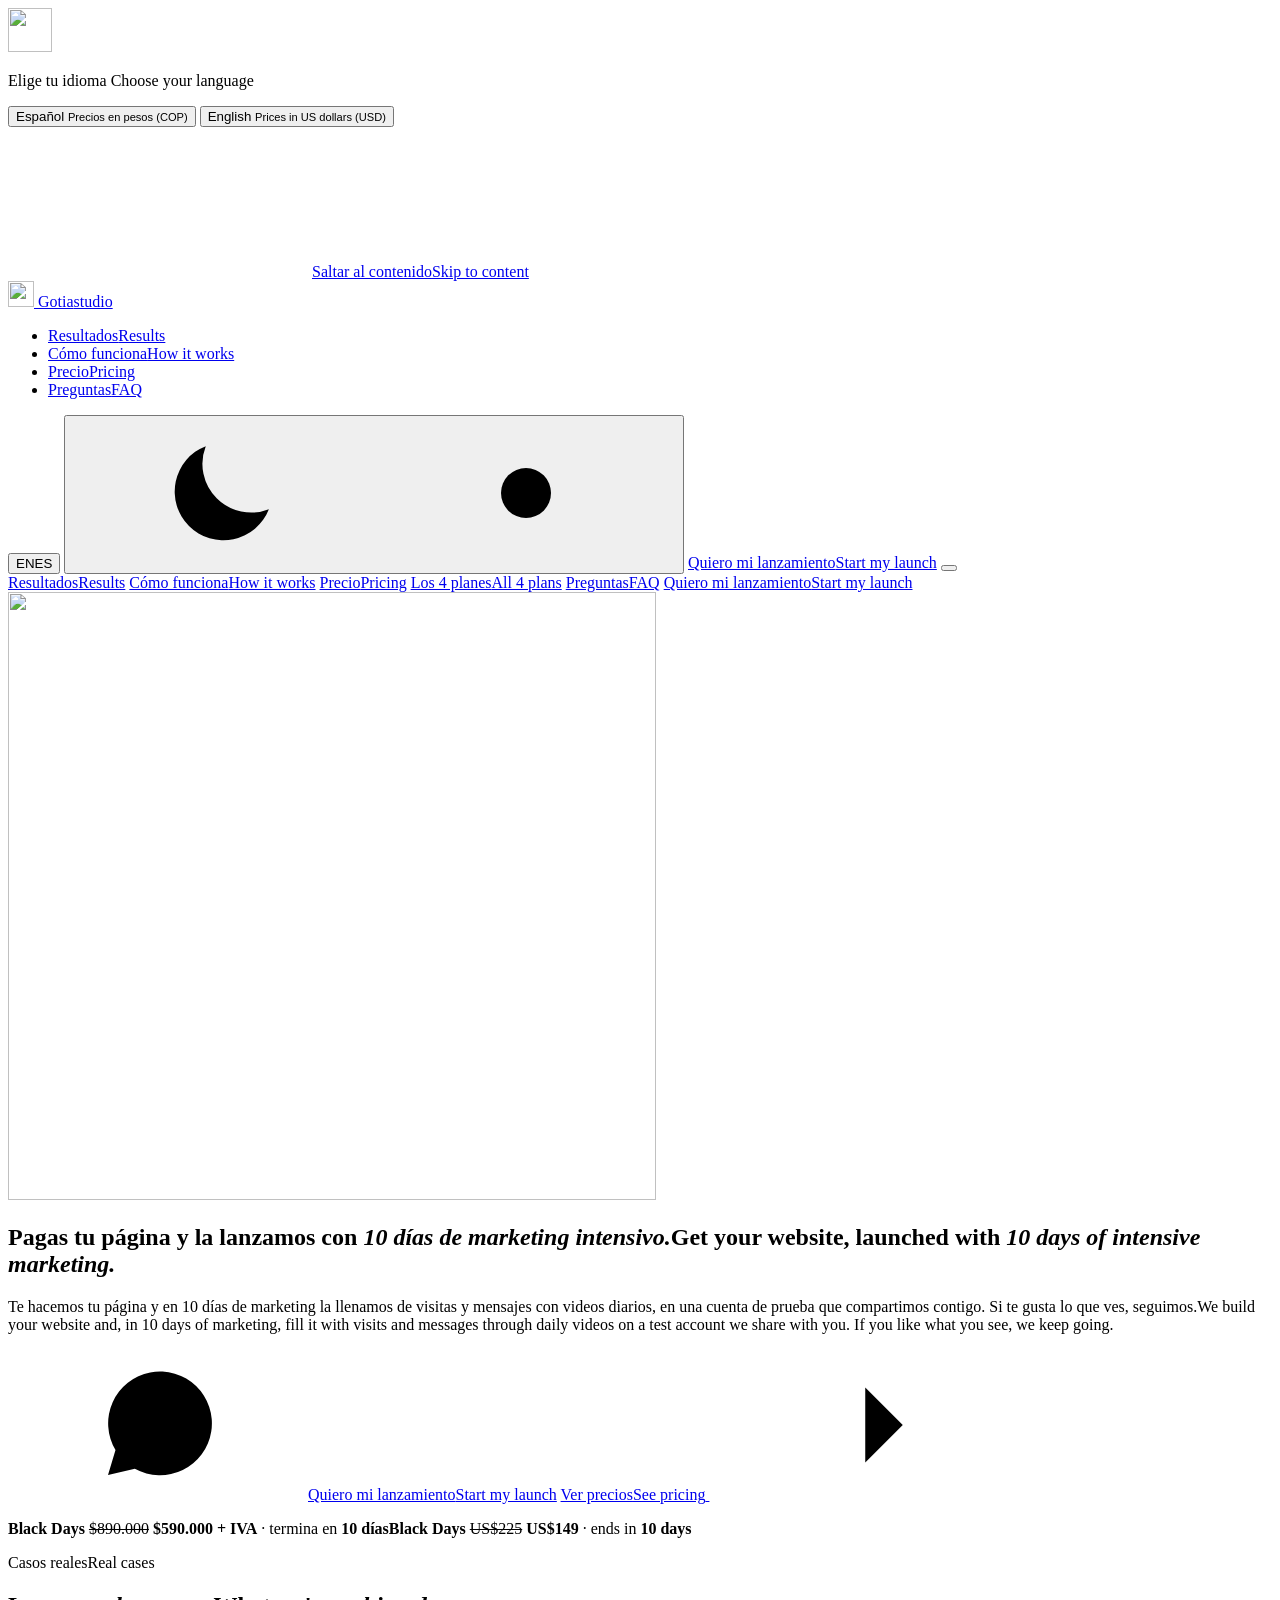
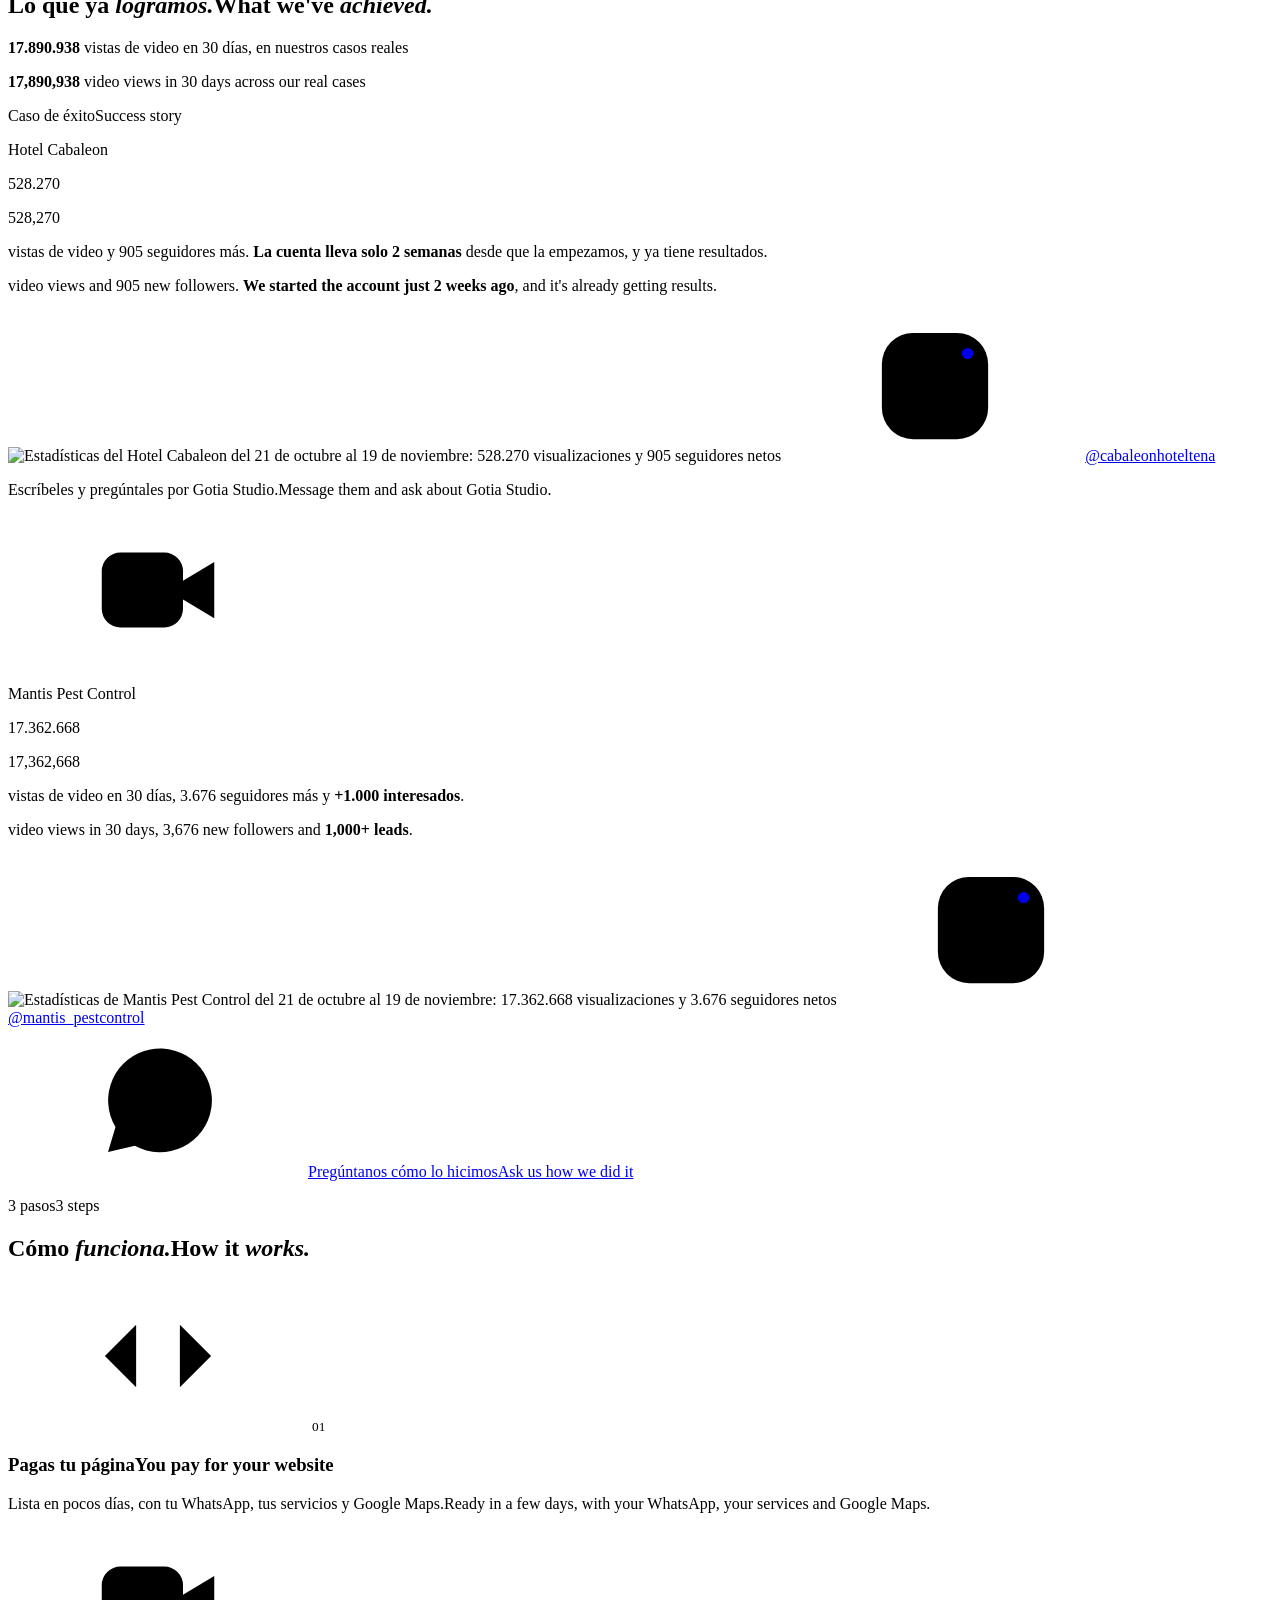
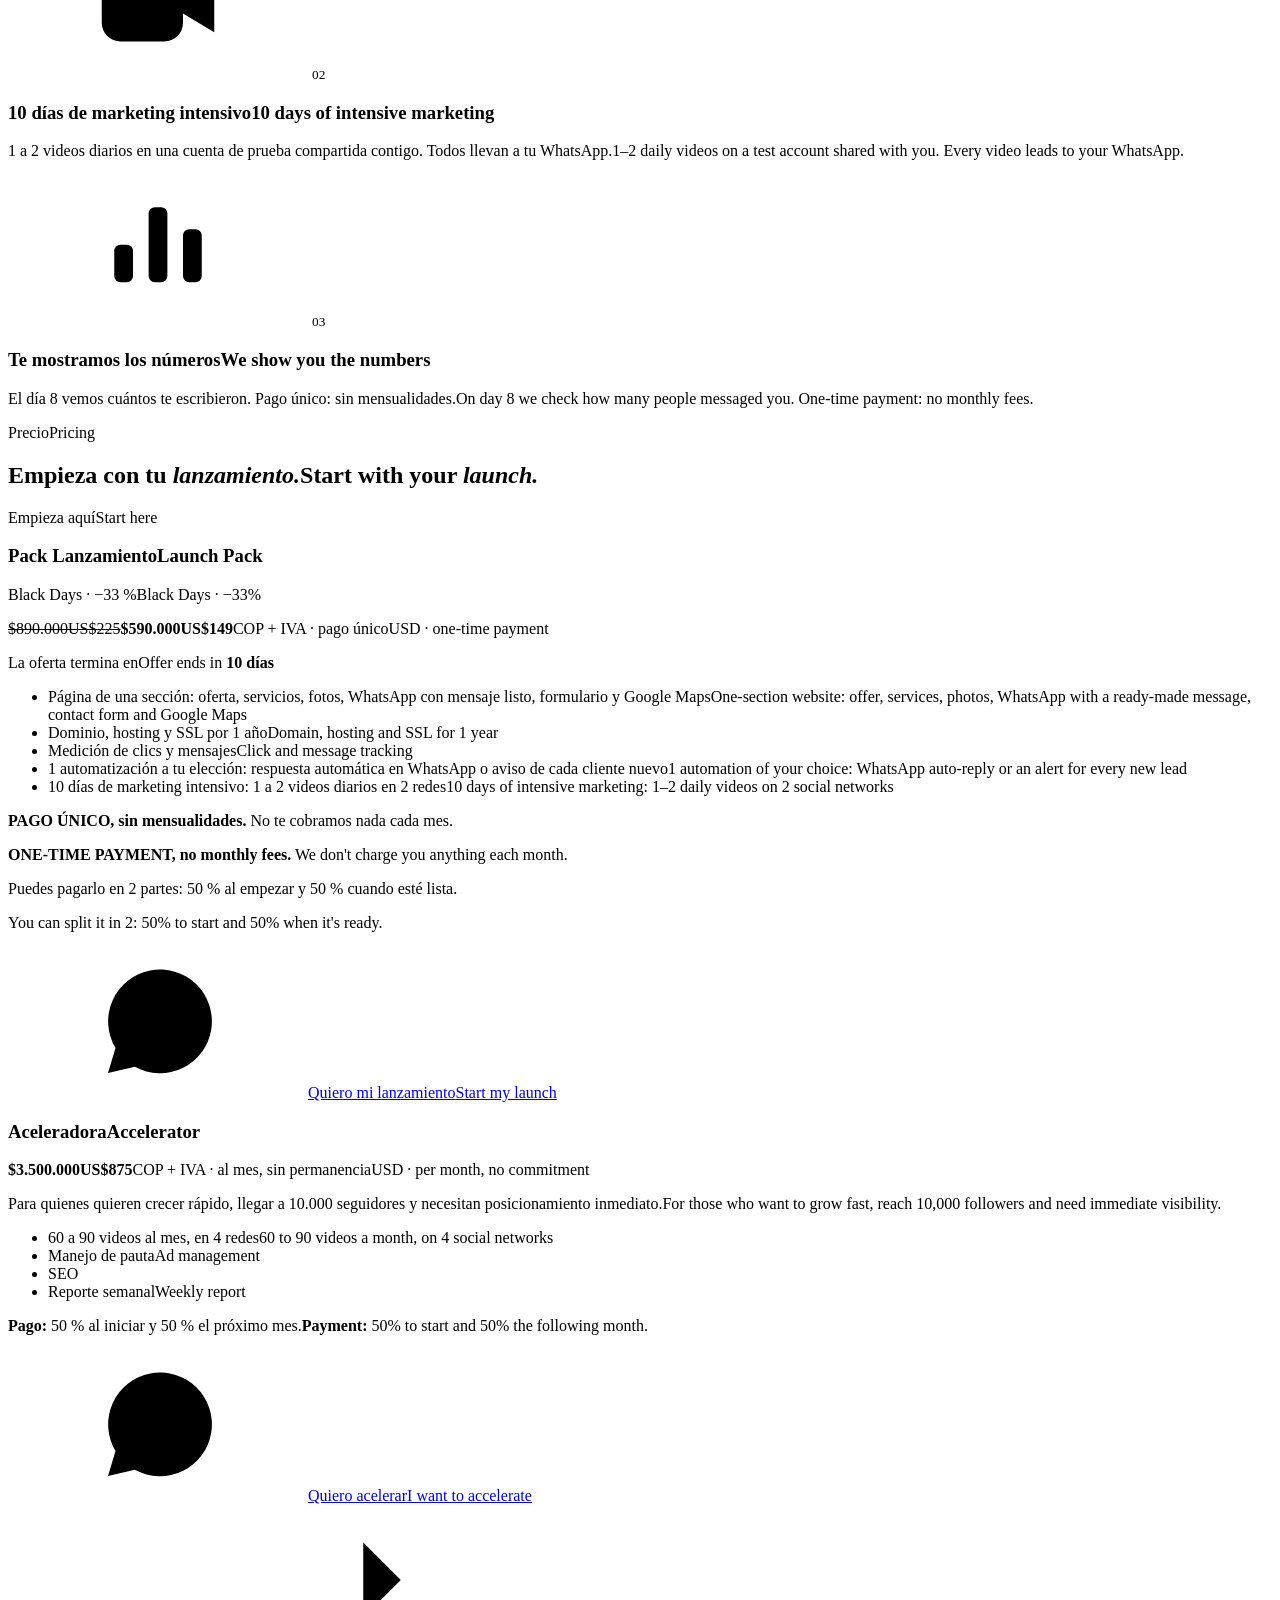
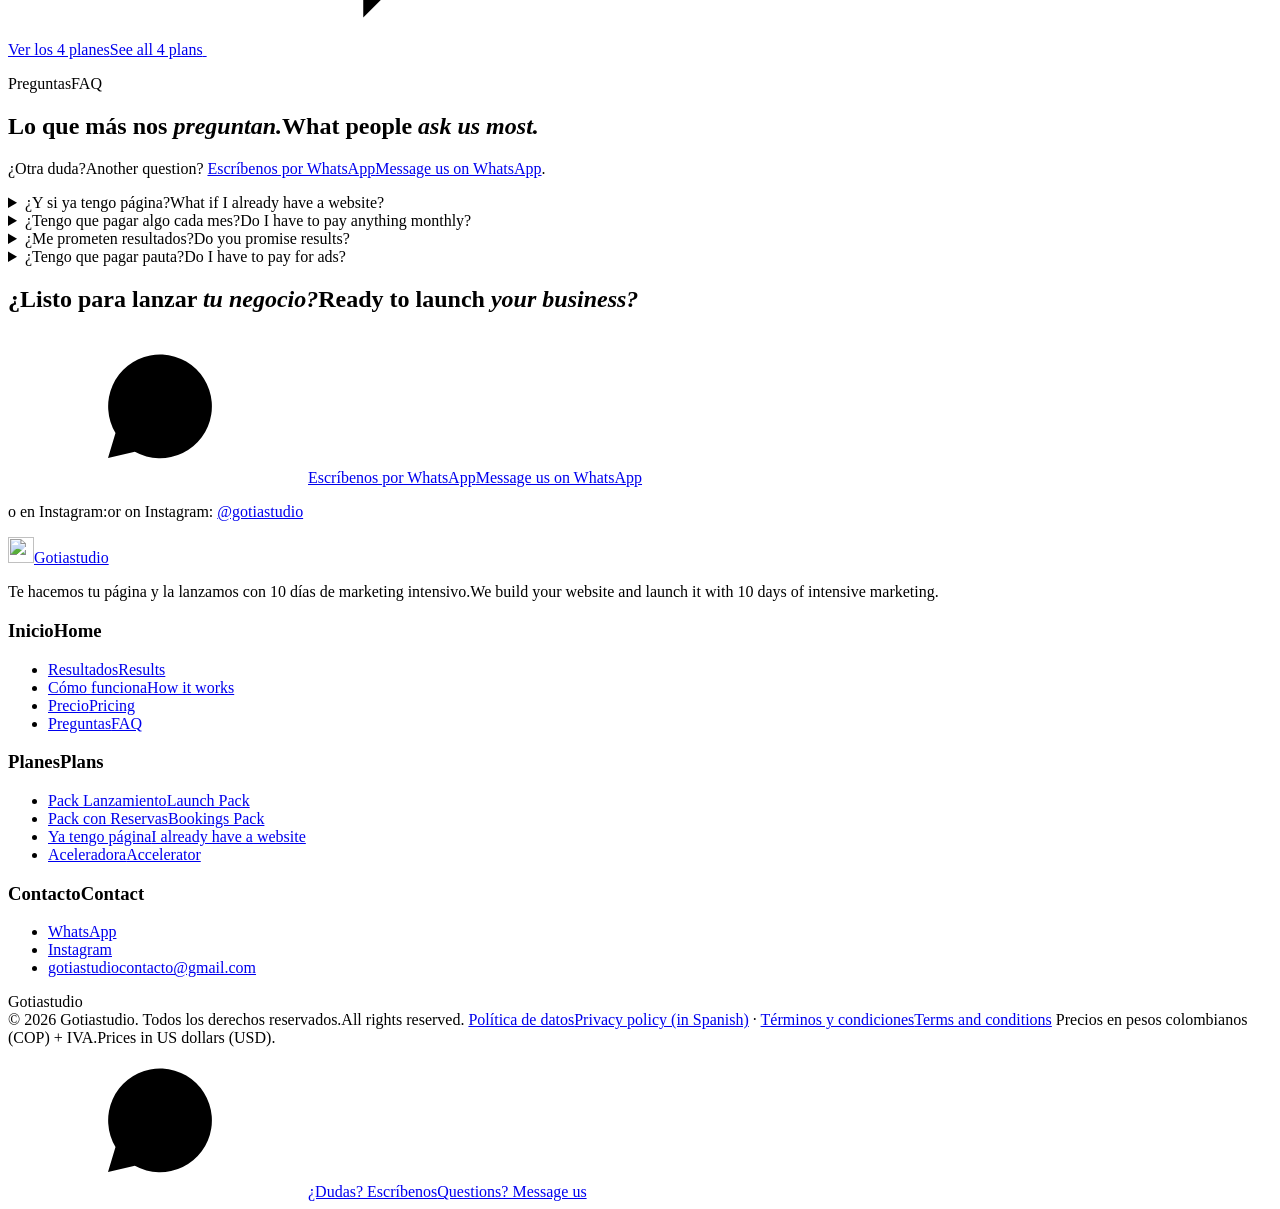
==== commit 602d2583: "Add files via upload" ====
--- a/index.html
+++ b/index.html
@@ -10,7 +10,7 @@
   <meta property="og:type" content="website">
   <meta property="og:title" content="Pagas tu página y la lanzamos con 10 días de marketing intensivo">
   <meta property="og:description" content="Tu página lista en pocos días y 10 días de videos diarios que llevan a tu WhatsApp. Ves los resultados en una cuenta de prueba compartida contigo. Desde $890.000 + IVA.">
-  <!-- Vista previa al compartir por WhatsApp. La imagen es og-imagen.jpg,
+  <!-- Vista previa al compartir por WhatsApp. La imagen es landing/img/og-imagen.jpg,
        que en la carpeta de GitHub queda en la raíz: por eso la ruta completa es /og-imagen.jpg -->
   <link rel="canonical" href="https://gotiastudio.it.com/">
   <meta property="og:url" content="https://gotiastudio.it.com/">
@@ -21,20 +21,20 @@
   <meta property="og:image:height" content="630">
   <meta property="og:image:alt" content="Página web para tu negocio, conectada a tu WhatsApp · Gotiastudio">
   <meta name="twitter:card" content="summary_large_image">
-  <link rel="icon" href="favicon-32.png?v=2" type="image/png" sizes="32x32">
-  <link rel="icon" href="favicon-192.png?v=2" type="image/png" sizes="192x192">
-  <link rel="apple-touch-icon" href="apple-touch-icon.png?v=2">
+  <link rel="icon" href="assets/img/favicon-32.png?v=2" type="image/png" sizes="32x32">
+  <link rel="icon" href="assets/img/favicon-192.png?v=2" type="image/png" sizes="192x192">
+  <link rel="apple-touch-icon" href="assets/img/apple-touch-icon.png?v=2">
 
   <!-- la letra Manrope va en la web (sin pedirla a Google): carga antes y sin bloquear -->
-  <link rel="preload" href="manrope-latin.woff2" as="font" type="font/woff2" crossorigin>
-  <link rel="preload" href="g-glass-alpha-480.webp" as="image" type="image/webp" fetchpriority="high"
-        imagesrcset="g-glass-alpha-480.webp 480w, g-glass-alpha.webp?v=2 648w" imagesizes="(max-width: 860px) 160px, 30vw">
-  <link rel="stylesheet" href="styles.css?v=95">
-  <link rel="stylesheet" href="lanzamiento.css?v=12">
+  <link rel="preload" href="assets/fonts/manrope-latin.woff2" as="font" type="font/woff2" crossorigin>
+  <link rel="preload" href="assets/img/g-glass-alpha-480.webp" as="image" type="image/webp" fetchpriority="high"
+        imagesrcset="assets/img/g-glass-alpha-480.webp 480w, assets/img/g-glass-alpha.webp?v=2 648w" imagesizes="(max-width: 860px) 160px, 30vw">
+  <link rel="stylesheet" href="assets/css/styles.css?v=95">
+  <link rel="stylesheet" href="assets/css/lanzamiento.css?v=13">
 
   <script>
     // idioma: español (precios en COP) o inglés (USD). Se aplica antes de pintar, sin destello;
-    // la primera vez se pregunta (html.lang-ask, idioma.js). ?lang=en|es en el enlace lo fija.
+    // la primera vez se pregunta (html.lang-ask, assets/js/idioma.js). ?lang=en|es en el enlace lo fija.
     (function () {
       var r = document.documentElement, q = null, l = null;
       r.dataset.esTitle = document.title;
@@ -120,7 +120,7 @@
      redondeados a 5 y sin IVA. Si cambias un precio en COP, cambia también el de USD. -->
 <div class="lang-pick" role="dialog" aria-modal="true" aria-labelledby="lang-pick-t">
   <div class="lang-pick-box glass">
-    <img class="brand-mark" src="g-logo-64.webp" alt="" width="44" height="44" decoding="async">
+    <img class="brand-mark" src="assets/img/g-logo-64.webp" alt="" width="44" height="44" decoding="async">
     <p class="lang-pick-t" id="lang-pick-t">Elige tu idioma <span lang="en">Choose your language</span></p>
     <div class="lang-pick-btns">
       <button type="button" class="btn btn-primary" data-lang-set="es">Español <small>Precios en pesos (COP)</small></button>
@@ -152,7 +152,7 @@
 <header class="nav" id="nav">
   <nav class="nav-inner glass" aria-label="Principal">
     <a href="#top" class="brand" aria-label="Gotiastudio, inicio" data-aria-en="Gotiastudio, home">
-      <img class="brand-mark" src="g-logo-64.webp" srcset="g-logo-64.webp 2x, g-logo.webp?v=2 4x" alt="" width="26" height="26" decoding="async">
+      <img class="brand-mark" src="assets/img/g-logo-64.webp" srcset="assets/img/g-logo-64.webp 2x, assets/img/g-logo.webp?v=2 4x" alt="" width="26" height="26" decoding="async">
       <span class="brand-word">Gotia<span>studio</span></span>
     </a>
     <ul class="nav-links">
@@ -186,7 +186,7 @@
     <!-- la "G" de cristal de la marca, como imagen fija -->
     <div class="hero-g" aria-hidden="true">
       <i class="hero-g-halo"></i>
-      <img src="g-glass-alpha.webp?v=2" srcset="g-glass-alpha-480.webp 480w, g-glass-alpha.webp?v=2 648w" sizes="(max-width: 860px) 160px, 30vw" alt="" width="648" height="608" decoding="async" fetchpriority="high">
+      <img src="assets/img/g-glass-alpha.webp?v=2" srcset="assets/img/g-glass-alpha-480.webp 480w, assets/img/g-glass-alpha.webp?v=2 648w" sizes="(max-width: 860px) 160px, 30vw" alt="" width="648" height="608" decoding="async" fetchpriority="high">
       <span class="lb" style="--s:13cqw;left:92%;top:4%"></span>
       <span class="lb far" style="--s:8cqw;left:6%;top:90%"></span>
       <span class="lb" style="--s:4cqw;left:24%;top:2%"></span>
@@ -200,7 +200,7 @@
         <a href="#" class="btn btn-primary" data-wa="Hola, quiero el Pack Lanzamiento" data-wa-en="Hi, I want the Launch Pack (Pack Lanzamiento)"><svg class="ico ico-l"><use href="#i-wa"/></svg><span data-l="es">Quiero mi lanzamiento</span><span data-l="en">Start my launch</span></a>
         <a href="paquetes.html" class="btn btn-glass glass"><span data-l="es">Ver precios</span><span data-l="en">See pricing</span> <svg class="ico"><use href="#i-arrow"/></svg></a>
       </div>
-      <p class="lz-hero-note" data-hero style="--i:5"><span class="pulse" aria-hidden="true"></span><span data-l="es">Desde <strong>$890.000 + IVA, pago único</strong> · Solo 2 lanzamientos por mes</span><span data-l="en">From <strong>US$225, one-time</strong> · Only 2 launches per month</span></p>
+      <p class="lz-hero-note" data-hero style="--i:5"><span class="pulse" aria-hidden="true"></span><span data-bd><span data-l="es"><b class="bd-chip">Black Days</b> <s>$890.000</s> <strong>$590.000 + IVA</strong> · termina en <b data-bd-count>10 días</b></span><span data-l="en"><b class="bd-chip">Black Days</b> <s>US$225</s> <strong>US$149</strong> · ends in <b data-bd-count>10 days</b></span></span><span data-bd-off hidden><span data-l="es">Desde <strong>$890.000 + IVA, pago único</strong> · Solo 2 lanzamientos por mes</span><span data-l="en">From <strong>US$225, one-time</strong> · Only 2 launches per month</span></span></p>
     </div>
   </section>
 
@@ -227,7 +227,7 @@
           <!-- la captura muestra 30 días, pero la cuenta lleva solo 2 semanas desde que la empezamos (dato del cliente, 20 nov. 2026) -->
           <p class="caso-txt" data-l="es">vistas de video y 905 seguidores más. <strong>La cuenta lleva solo 2 semanas</strong> desde que la empezamos, y ya tiene resultados.</p>
           <p class="caso-txt" data-l="en">video views and 905 new followers. <strong>We started the account just 2 weeks ago</strong>, and it's already getting results.</p>
-          <img class="caso-foto" src="caso-cabaleon-vistas.webp" alt="Estadísticas del Hotel Cabaleon del 21 de octubre al 19 de noviembre: 528.270 visualizaciones y 905 seguidores netos" width="720" height="450" loading="lazy" decoding="async">
+          <img class="caso-foto" src="assets/img/caso-cabaleon-vistas.webp" alt="Estadísticas del Hotel Cabaleon del 21 de octubre al 19 de noviembre: 528.270 visualizaciones y 905 seguidores netos" width="720" height="450" loading="lazy" decoding="async">
           <!-- MÁS DATOS:
           <ul class="caso-datos">
             <li><strong>[N]</strong> solicitudes de reserva</li>
@@ -246,7 +246,7 @@
           <!-- +1.000 interesados: dato del cliente (20 nov. 2026) -->
           <p class="caso-txt" data-l="es">vistas de video en 30 días, 3.676 seguidores más y <strong>+1.000 interesados</strong>.</p>
           <p class="caso-txt" data-l="en">video views in 30 days, 3,676 new followers and <strong>1,000+ leads</strong>.</p>
-          <img class="caso-foto" src="caso-mantis-vistas.webp" alt="Estadísticas de Mantis Pest Control del 21 de octubre al 19 de noviembre: 17.362.668 visualizaciones y 3.676 seguidores netos" width="720" height="447" loading="lazy" decoding="async">
+          <img class="caso-foto" src="assets/img/caso-mantis-vistas.webp" alt="Estadísticas de Mantis Pest Control del 21 de octubre al 19 de noviembre: 17.362.668 visualizaciones y 3.676 seguidores netos" width="720" height="447" loading="lazy" decoding="async">
           <a class="btn btn-glass glass btn-sm caso-ig" href="https://www.instagram.com/mantis_pestcontrol/" target="_blank" rel="noopener"><svg class="ico ico-l"><use href="#i-ig"/></svg>@mantis_pestcontrol</a>
         </article>
       </div>
@@ -304,7 +304,13 @@
         <article class="lz-pack glass is-featured">
           <span class="lz-tag"><span data-l="es">Empieza aquí</span><span data-l="en">Start here</span></span>
           <h3 class="lz-name"><span data-l="es">Pack Lanzamiento</span><span data-l="en">Launch Pack</span></h3>
-          <p class="lz-price"><strong data-l="es">$890.000</strong><strong data-l="en">US$225</strong><span data-l="es">COP + IVA · pago único</span><span data-l="en">USD · one-time payment</span></p>
+          <!-- BLACK DAYS: mientras dure la oferta se ve esto; cuando termina (fecha en lanzamiento.js) vuelve solo al precio normal -->
+          <div class="bd-box" data-bd>
+            <span class="bd-badge"><span data-l="es">Black Days · −33 %</span><span data-l="en">Black Days · −33%</span></span>
+            <p class="lz-price"><s class="bd-old" data-l="es">$890.000</s><s class="bd-old" data-l="en">US$225</s><strong data-l="es">$590.000</strong><strong data-l="en">US$149</strong><span data-l="es">COP + IVA · pago único</span><span data-l="en">USD · one-time payment</span></p>
+            <p class="bd-timer"><span data-l="es">La oferta termina en</span><span data-l="en">Offer ends in</span> <b data-bd-count>10 días</b></p>
+          </div>
+          <p class="lz-price" data-bd-off hidden><strong data-l="es">$890.000</strong><strong data-l="en">US$225</strong><span data-l="es">COP + IVA · pago único</span><span data-l="en">USD · one-time payment</span></p>
           <ul class="lz-inc">
             <li><span data-l="es">Página de una sección: oferta, servicios, fotos, WhatsApp con mensaje listo, formulario y Google Maps</span><span data-l="en">One-section website: offer, services, photos, WhatsApp with a ready-made message, contact form and Google Maps</span></li>
             <li><span data-l="es">Dominio, hosting y SSL por 1 año</span><span data-l="en">Domain, hosting and SSL for 1 year</span></li>
@@ -394,7 +400,7 @@
   <div class="container">
     <div class="footer-grid">
       <div class="footer-brand">
-        <a href="#top" class="brand"><img class="brand-mark" src="g-logo-64.webp" srcset="g-logo-64.webp 2x, g-logo.webp?v=2 4x" alt="" width="26" height="26" decoding="async"><span class="brand-word">Gotia<span>studio</span></span></a>
+        <a href="#top" class="brand"><img class="brand-mark" src="assets/img/g-logo-64.webp" srcset="assets/img/g-logo-64.webp 2x, assets/img/g-logo.webp?v=2 4x" alt="" width="26" height="26" decoding="async"><span class="brand-word">Gotia<span>studio</span></span></a>
         <p><span data-l="es">Te hacemos tu página y la lanzamos con 10 días de marketing intensivo.</span><span data-l="en">We build your website and launch it with 10 days of intensive marketing.</span></p>
       </div>
       <div>
@@ -435,11 +441,11 @@
 
 <a href="#" class="wa-float" data-wa="Hola, vi la web y tengo una pregunta" data-wa-en="Hi, I saw your website and I have a question" aria-label="¿Dudas? Escríbenos por WhatsApp" data-aria-en="Questions? Message us on WhatsApp"><svg class="ico"><use href="#i-wa"/></svg><span><span data-l="es">¿Dudas? Escríbenos</span><span data-l="en">Questions? Message us</span></span></a>
 
-<script src="idioma.js?v=1" defer></script>
-<script src="contacto.js?v=6" defer></script>
-<script src="supabase-config.js?v=2" defer></script>
-<script src="analytics.js?v=14" defer></script>
-<script src="main.js?v=38" defer></script>
-<script src="lanzamiento.js?v=1" defer></script>
+<script src="assets/js/idioma.js?v=1" defer></script>
+<script src="assets/js/contacto.js?v=6" defer></script>
+<script src="assets/js/supabase-config.js?v=2" defer></script>
+<script src="assets/js/analytics.js?v=14" defer></script>
+<script src="assets/js/main.js?v=38" defer></script>
+<script src="assets/js/lanzamiento.js?v=2" defer></script>
 </body>
 </html>
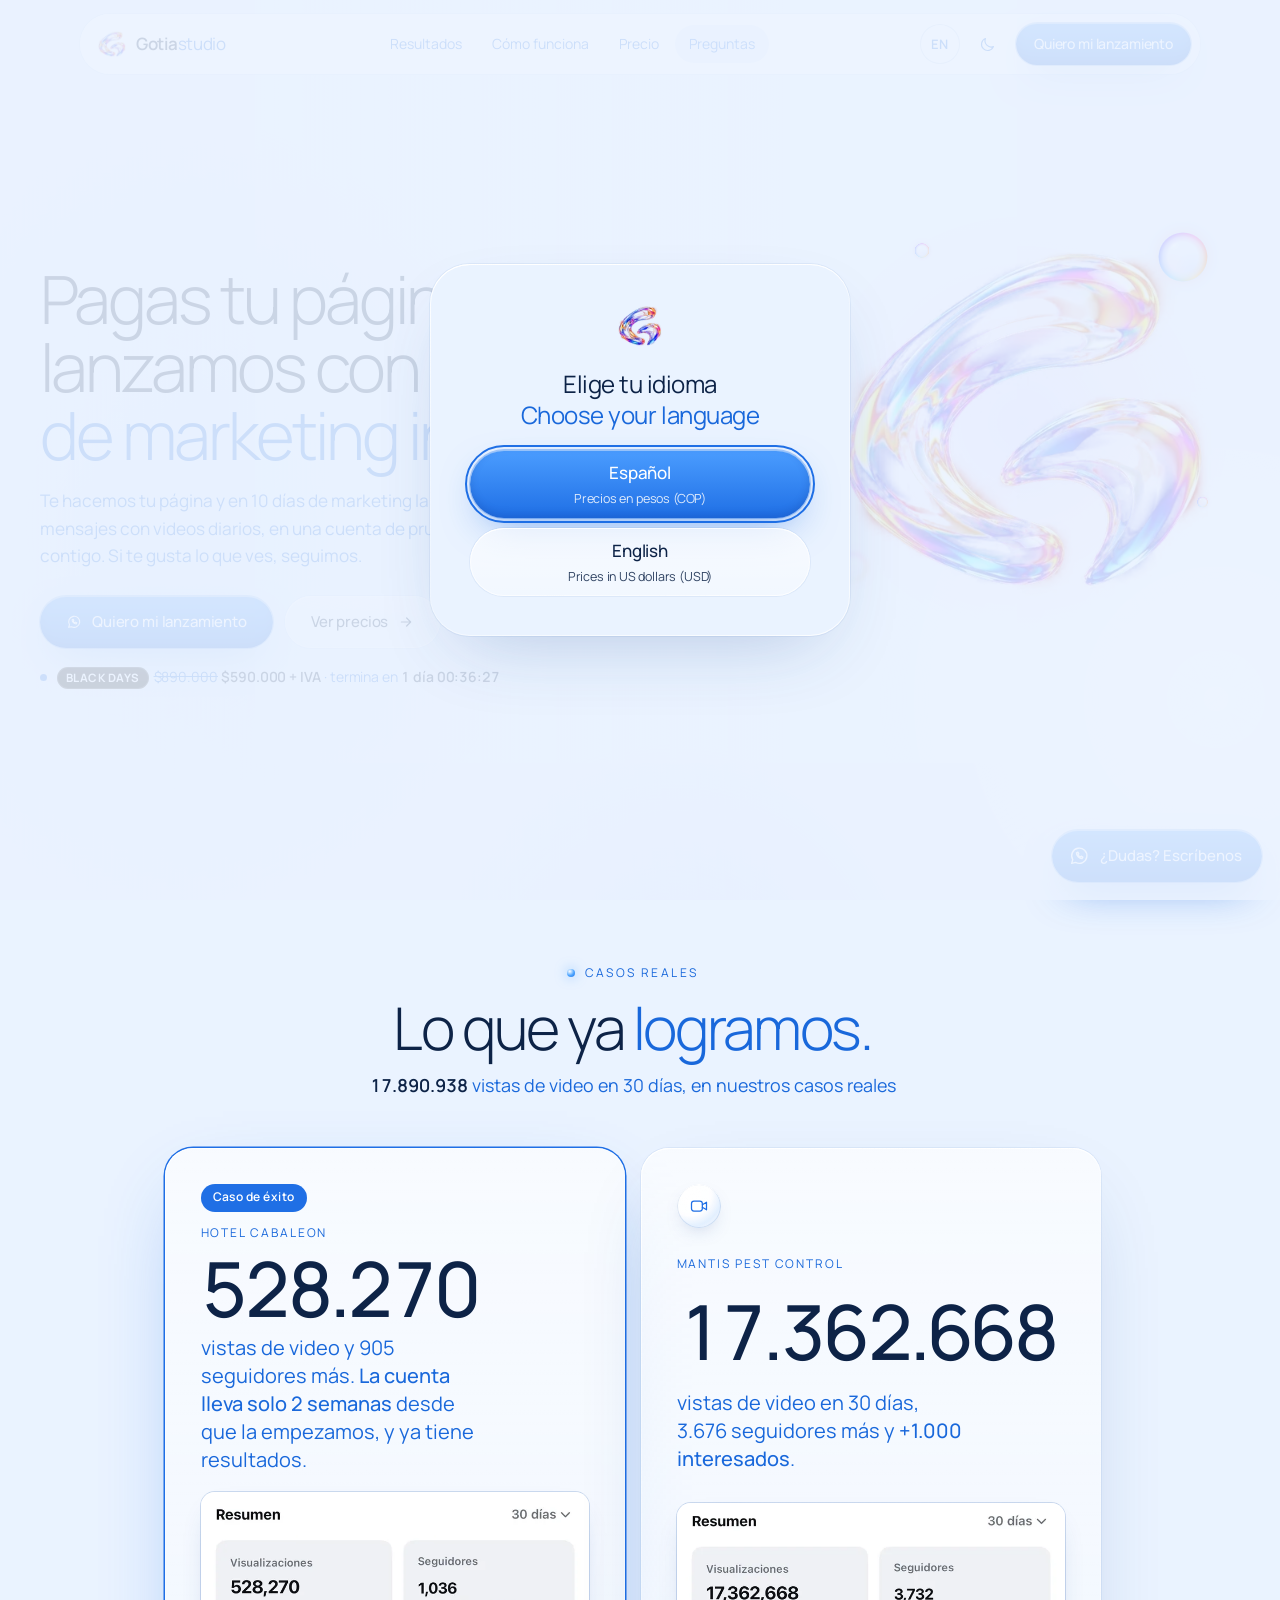
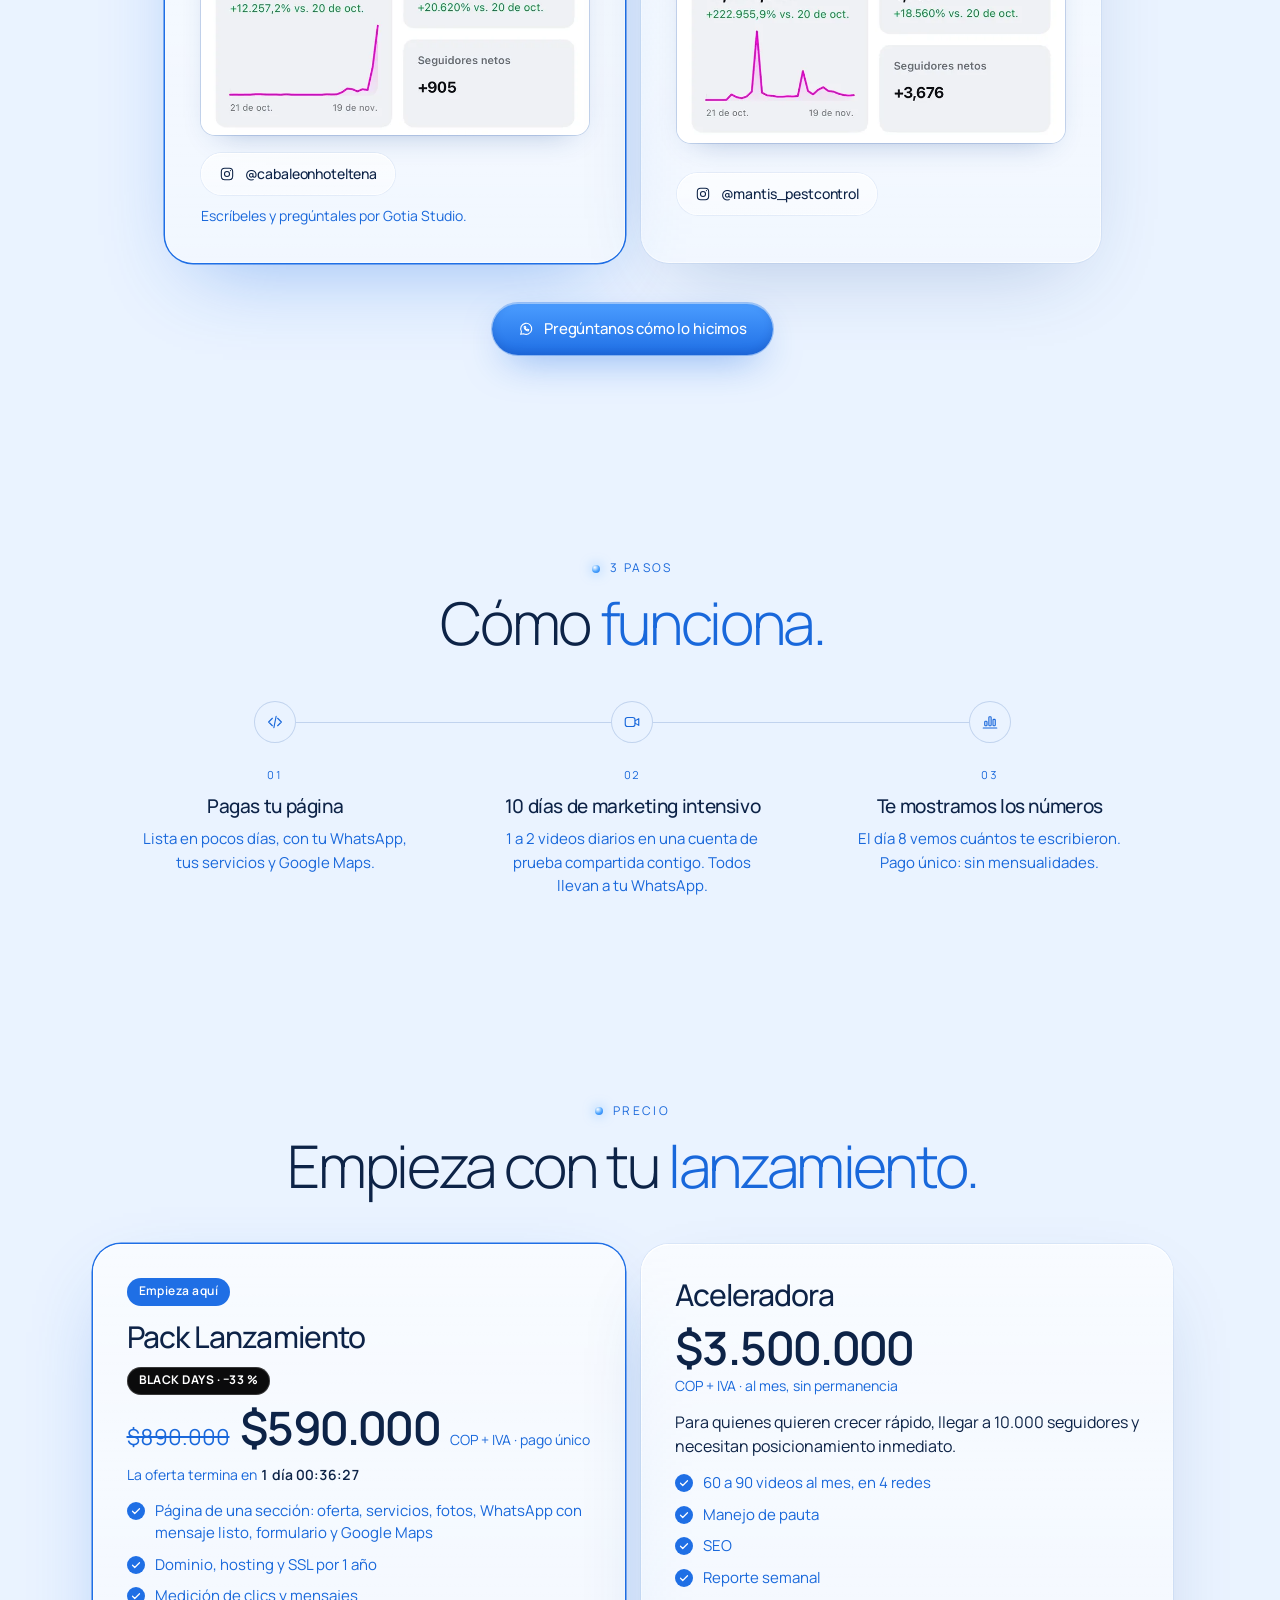
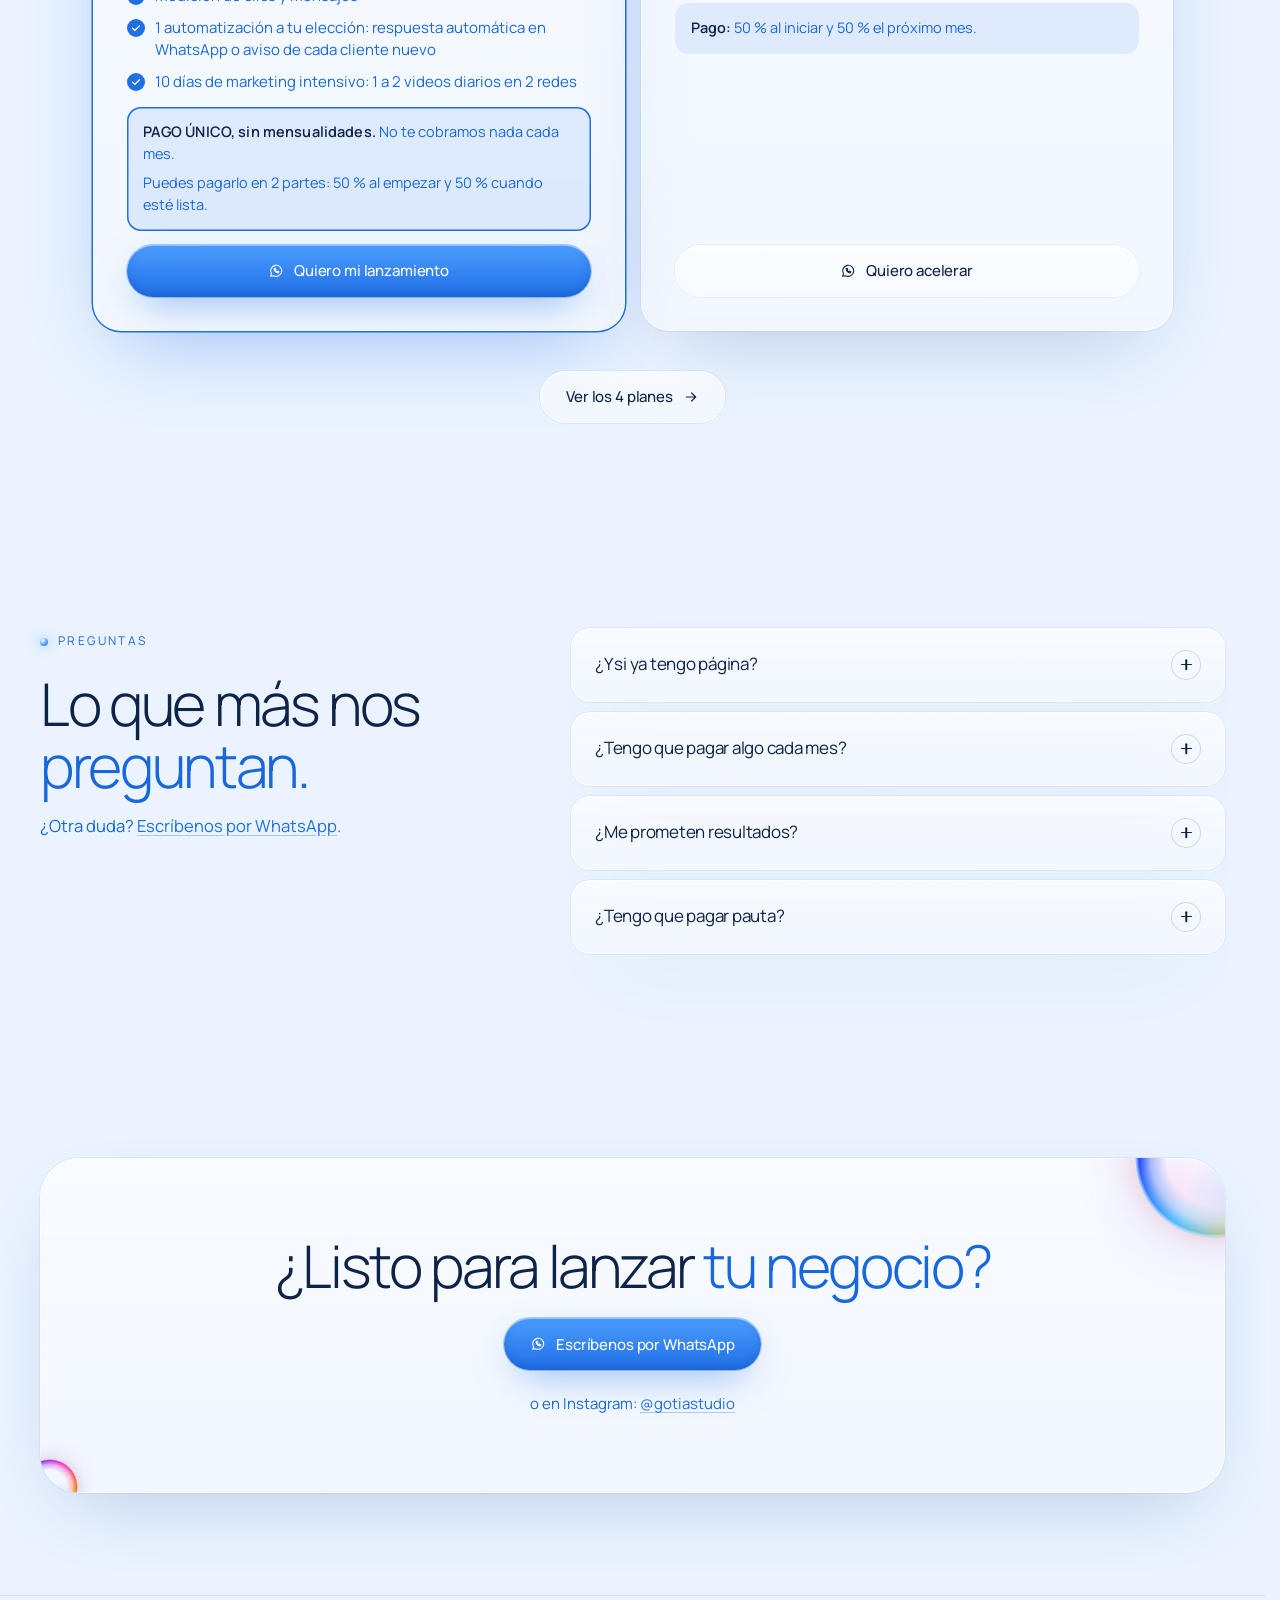
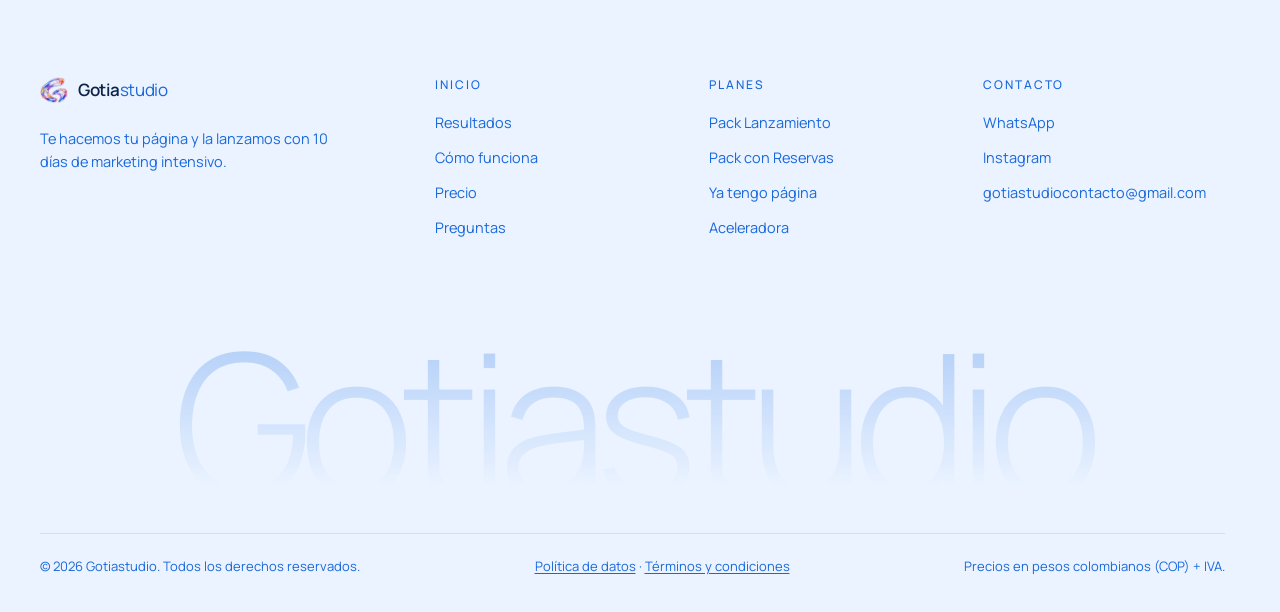
==== commit 6741991d: "Add files via upload" ====
--- a/index.html
+++ b/index.html
@@ -10,7 +10,7 @@
   <meta property="og:type" content="website">
   <meta property="og:title" content="Pagas tu página y la lanzamos con 10 días de marketing intensivo">
   <meta property="og:description" content="Tu página lista en pocos días y 10 días de videos diarios que llevan a tu WhatsApp. Ves los resultados en una cuenta de prueba compartida contigo. Desde $890.000 + IVA.">
-  <!-- Vista previa al compartir por WhatsApp. La imagen es landing/img/og-imagen.jpg,
+  <!-- Vista previa al compartir por WhatsApp. La imagen es og-imagen.jpg,
        que en la carpeta de GitHub queda en la raíz: por eso la ruta completa es /og-imagen.jpg -->
   <link rel="canonical" href="https://gotiastudio.it.com/">
   <meta property="og:url" content="https://gotiastudio.it.com/">
@@ -21,20 +21,20 @@
   <meta property="og:image:height" content="630">
   <meta property="og:image:alt" content="Página web para tu negocio, conectada a tu WhatsApp · Gotiastudio">
   <meta name="twitter:card" content="summary_large_image">
-  <link rel="icon" href="assets/img/favicon-32.png?v=2" type="image/png" sizes="32x32">
-  <link rel="icon" href="assets/img/favicon-192.png?v=2" type="image/png" sizes="192x192">
-  <link rel="apple-touch-icon" href="assets/img/apple-touch-icon.png?v=2">
+  <link rel="icon" href="favicon-32.png?v=2" type="image/png" sizes="32x32">
+  <link rel="icon" href="favicon-192.png?v=2" type="image/png" sizes="192x192">
+  <link rel="apple-touch-icon" href="apple-touch-icon.png?v=2">
 
   <!-- la letra Manrope va en la web (sin pedirla a Google): carga antes y sin bloquear -->
-  <link rel="preload" href="assets/fonts/manrope-latin.woff2" as="font" type="font/woff2" crossorigin>
-  <link rel="preload" href="assets/img/g-glass-alpha-480.webp" as="image" type="image/webp" fetchpriority="high"
-        imagesrcset="assets/img/g-glass-alpha-480.webp 480w, assets/img/g-glass-alpha.webp?v=2 648w" imagesizes="(max-width: 860px) 160px, 30vw">
-  <link rel="stylesheet" href="assets/css/styles.css?v=95">
-  <link rel="stylesheet" href="assets/css/lanzamiento.css?v=13">
+  <link rel="preload" href="manrope-latin.woff2" as="font" type="font/woff2" crossorigin>
+  <link rel="preload" href="g-glass-alpha-480.webp" as="image" type="image/webp" fetchpriority="high"
+        imagesrcset="g-glass-alpha-480.webp 480w, g-glass-alpha.webp?v=2 648w" imagesizes="(max-width: 860px) 160px, 30vw">
+  <link rel="stylesheet" href="styles.css?v=95">
+  <link rel="stylesheet" href="lanzamiento.css?v=13">
 
   <script>
     // idioma: español (precios en COP) o inglés (USD). Se aplica antes de pintar, sin destello;
-    // la primera vez se pregunta (html.lang-ask, assets/js/idioma.js). ?lang=en|es en el enlace lo fija.
+    // la primera vez se pregunta (html.lang-ask, idioma.js). ?lang=en|es en el enlace lo fija.
     (function () {
       var r = document.documentElement, q = null, l = null;
       r.dataset.esTitle = document.title;
@@ -120,7 +120,7 @@
      redondeados a 5 y sin IVA. Si cambias un precio en COP, cambia también el de USD. -->
 <div class="lang-pick" role="dialog" aria-modal="true" aria-labelledby="lang-pick-t">
   <div class="lang-pick-box glass">
-    <img class="brand-mark" src="assets/img/g-logo-64.webp" alt="" width="44" height="44" decoding="async">
+    <img class="brand-mark" src="g-logo-64.webp" alt="" width="44" height="44" decoding="async">
     <p class="lang-pick-t" id="lang-pick-t">Elige tu idioma <span lang="en">Choose your language</span></p>
     <div class="lang-pick-btns">
       <button type="button" class="btn btn-primary" data-lang-set="es">Español <small>Precios en pesos (COP)</small></button>
@@ -152,7 +152,7 @@
 <header class="nav" id="nav">
   <nav class="nav-inner glass" aria-label="Principal">
     <a href="#top" class="brand" aria-label="Gotiastudio, inicio" data-aria-en="Gotiastudio, home">
-      <img class="brand-mark" src="assets/img/g-logo-64.webp" srcset="assets/img/g-logo-64.webp 2x, assets/img/g-logo.webp?v=2 4x" alt="" width="26" height="26" decoding="async">
+      <img class="brand-mark" src="g-logo-64.webp" srcset="g-logo-64.webp 2x, g-logo.webp?v=2 4x" alt="" width="26" height="26" decoding="async">
       <span class="brand-word">Gotia<span>studio</span></span>
     </a>
     <ul class="nav-links">
@@ -186,7 +186,7 @@
     <!-- la "G" de cristal de la marca, como imagen fija -->
     <div class="hero-g" aria-hidden="true">
       <i class="hero-g-halo"></i>
-      <img src="assets/img/g-glass-alpha.webp?v=2" srcset="assets/img/g-glass-alpha-480.webp 480w, assets/img/g-glass-alpha.webp?v=2 648w" sizes="(max-width: 860px) 160px, 30vw" alt="" width="648" height="608" decoding="async" fetchpriority="high">
+      <img src="g-glass-alpha.webp?v=2" srcset="g-glass-alpha-480.webp 480w, g-glass-alpha.webp?v=2 648w" sizes="(max-width: 860px) 160px, 30vw" alt="" width="648" height="608" decoding="async" fetchpriority="high">
       <span class="lb" style="--s:13cqw;left:92%;top:4%"></span>
       <span class="lb far" style="--s:8cqw;left:6%;top:90%"></span>
       <span class="lb" style="--s:4cqw;left:24%;top:2%"></span>
@@ -227,7 +227,7 @@
           <!-- la captura muestra 30 días, pero la cuenta lleva solo 2 semanas desde que la empezamos (dato del cliente, 20 nov. 2026) -->
           <p class="caso-txt" data-l="es">vistas de video y 905 seguidores más. <strong>La cuenta lleva solo 2 semanas</strong> desde que la empezamos, y ya tiene resultados.</p>
           <p class="caso-txt" data-l="en">video views and 905 new followers. <strong>We started the account just 2 weeks ago</strong>, and it's already getting results.</p>
-          <img class="caso-foto" src="assets/img/caso-cabaleon-vistas.webp" alt="Estadísticas del Hotel Cabaleon del 21 de octubre al 19 de noviembre: 528.270 visualizaciones y 905 seguidores netos" width="720" height="450" loading="lazy" decoding="async">
+          <img class="caso-foto" src="caso-cabaleon-vistas.webp" alt="Estadísticas del Hotel Cabaleon del 21 de octubre al 19 de noviembre: 528.270 visualizaciones y 905 seguidores netos" width="720" height="450" loading="lazy" decoding="async">
           <!-- MÁS DATOS:
           <ul class="caso-datos">
             <li><strong>[N]</strong> solicitudes de reserva</li>
@@ -246,7 +246,7 @@
           <!-- +1.000 interesados: dato del cliente (20 nov. 2026) -->
           <p class="caso-txt" data-l="es">vistas de video en 30 días, 3.676 seguidores más y <strong>+1.000 interesados</strong>.</p>
           <p class="caso-txt" data-l="en">video views in 30 days, 3,676 new followers and <strong>1,000+ leads</strong>.</p>
-          <img class="caso-foto" src="assets/img/caso-mantis-vistas.webp" alt="Estadísticas de Mantis Pest Control del 21 de octubre al 19 de noviembre: 17.362.668 visualizaciones y 3.676 seguidores netos" width="720" height="447" loading="lazy" decoding="async">
+          <img class="caso-foto" src="caso-mantis-vistas.webp" alt="Estadísticas de Mantis Pest Control del 21 de octubre al 19 de noviembre: 17.362.668 visualizaciones y 3.676 seguidores netos" width="720" height="447" loading="lazy" decoding="async">
           <a class="btn btn-glass glass btn-sm caso-ig" href="https://www.instagram.com/mantis_pestcontrol/" target="_blank" rel="noopener"><svg class="ico ico-l"><use href="#i-ig"/></svg>@mantis_pestcontrol</a>
         </article>
       </div>
@@ -400,7 +400,7 @@
   <div class="container">
     <div class="footer-grid">
       <div class="footer-brand">
-        <a href="#top" class="brand"><img class="brand-mark" src="assets/img/g-logo-64.webp" srcset="assets/img/g-logo-64.webp 2x, assets/img/g-logo.webp?v=2 4x" alt="" width="26" height="26" decoding="async"><span class="brand-word">Gotia<span>studio</span></span></a>
+        <a href="#top" class="brand"><img class="brand-mark" src="g-logo-64.webp" srcset="g-logo-64.webp 2x, g-logo.webp?v=2 4x" alt="" width="26" height="26" decoding="async"><span class="brand-word">Gotia<span>studio</span></span></a>
         <p><span data-l="es">Te hacemos tu página y la lanzamos con 10 días de marketing intensivo.</span><span data-l="en">We build your website and launch it with 10 days of intensive marketing.</span></p>
       </div>
       <div>
@@ -441,11 +441,11 @@
 
 <a href="#" class="wa-float" data-wa="Hola, vi la web y tengo una pregunta" data-wa-en="Hi, I saw your website and I have a question" aria-label="¿Dudas? Escríbenos por WhatsApp" data-aria-en="Questions? Message us on WhatsApp"><svg class="ico"><use href="#i-wa"/></svg><span><span data-l="es">¿Dudas? Escríbenos</span><span data-l="en">Questions? Message us</span></span></a>
 
-<script src="assets/js/idioma.js?v=1" defer></script>
-<script src="assets/js/contacto.js?v=6" defer></script>
-<script src="assets/js/supabase-config.js?v=2" defer></script>
-<script src="assets/js/analytics.js?v=14" defer></script>
-<script src="assets/js/main.js?v=38" defer></script>
-<script src="assets/js/lanzamiento.js?v=2" defer></script>
+<script src="idioma.js?v=1" defer></script>
+<script src="contacto.js?v=6" defer></script>
+<script src="supabase-config.js?v=2" defer></script>
+<script src="analytics.js?v=14" defer></script>
+<script src="main.js?v=38" defer></script>
+<script src="lanzamiento.js?v=3" defer></script>
 </body>
 </html>
--- a/styles.css
+++ b/styles.css
@@ -0,0 +1,2963 @@
+/* =========================================================
+   Gotiastudio — Luxury glass UI
+   Azul claro y blanco · cristal transparente · burbujas iridiscentes
+   ========================================================= */
+
+/* Manrope, servida desde la web (antes venía de Google Fonts): una sola letra variable, 300 a 700 */
+@font-face {
+  font-family: "Manrope"; font-style: normal; font-weight: 300 700; font-display: swap;
+  src: url(manrope-latin.woff2) format("woff2");
+  unicode-range: U+0000-00FF, U+0131, U+0152-0153, U+02BB-02BC, U+02C6, U+02DA, U+02DC, U+0304, U+0308, U+0329, U+2000-206F, U+20AC, U+2122, U+2191, U+2193, U+2212, U+2215, U+FEFF, U+FFFD;
+}
+
+/* ---------- Tokens ---------- */
+:root {
+  --bg: #eaf3ff;                         /* azul claro de fondo */
+  --fg: #0d2347;                         /* texto: azul marino profundo */
+  /* textos secundarios en el mismo azul de los botones (--accent): 2 = párrafos, 3 = etiquetas
+     y notas, 4 = detalles tenues (guiones, pistas), el mismo azul más claro */
+  --fg-2: #1968db;
+  --fg-3: #1968db;
+  --fg-4: #6da1ee;
+  --line: rgba(31, 84, 170, .12);
+  --line-2: rgba(31, 84, 170, .2);
+  --accent: #1f6fe5;                     /* azul de la marca: botones, chips y estados activos */
+  --accent-2: #4aa3ff;                   /* azul claro luminoso */
+  --accent-soft: rgba(31, 111, 229, .1);
+
+  /* película iridiscente de las burbujas */
+  --irid: conic-gradient(from 210deg, #4cc0ff, #1f47ff, #7a2bff, #ff2fc6, #ff7314, #ffcc59, #4cc0ff);
+  --irid-rim: radial-gradient(circle closest-side, transparent 60%, rgba(0, 0, 0, .35) 80%, #000 95%, transparent 100%);
+
+  --blur: 22px;
+  --r-xl: 40px;
+  --r-lg: 28px;
+  --r-md: 20px;
+  --r-sm: 14px;
+
+  --ease: cubic-bezier(.22, 1, .36, 1);
+  --ease-io: cubic-bezier(.65, 0, .35, 1);
+
+  /* tipografía: Manrope en todo (geométrica, minimalista y formal). Los acentos de los
+     titulares (antes en serif cursiva) son la misma letra, más clara */
+  --font: "Manrope", -apple-system, BlinkMacSystemFont, "Segoe UI", system-ui, sans-serif;
+  --serif: var(--font);
+
+  --container: 1200px;
+  --gutter: clamp(16px, 4vw, 40px);
+
+  --check: url("data:image/svg+xml,%3Csvg xmlns='http://www.w3.org/2000/svg' viewBox='0 0 24 24' fill='none' stroke='%23fff' stroke-width='2.4' stroke-linecap='round' stroke-linejoin='round'%3E%3Cpath d='M5 12.5l4.5 4.5L19 7.5'/%3E%3C/svg%3E");
+}
+
+/* ---------- Base ---------- */
+*, *::before, *::after { box-sizing: border-box; }
+/* overflow-x en html: si no, Chrome pasa el clip del body a la ventana y deja de recortar
+   (el giro de .orbit-spin ensanchaba la página a ~430px en el móvil y la hamburguesa se salía) */
+html { scroll-behavior: smooth; -webkit-text-size-adjust: 100%; scroll-padding-top: 90px; overflow-x: clip; }
+body {
+  margin: 0;
+  background: var(--bg);
+  color: var(--fg);
+  font-family: var(--font);
+  font-size: 16px;
+  line-height: 1.55;
+  -webkit-font-smoothing: antialiased;
+  -moz-osx-font-smoothing: grayscale;
+  text-rendering: optimizeLegibility;
+  overflow-x: clip;
+}
+::selection { background: var(--accent); color: #fff; }
+img, svg, canvas { display: block; }
+a { color: inherit; text-decoration: none; }
+button { font: inherit; color: inherit; background: none; border: 0; padding: 0; cursor: pointer; }
+h1, h2, h3, h4, h5 { margin: 0; font-weight: 500; }
+p { margin: 0; }
+strong { font-weight: 500; }
+
+:focus-visible { outline: 2px solid var(--accent); outline-offset: 3px; }
+
+.sprite { position: absolute; width: 0; height: 0; overflow: hidden; }
+.sr { position: absolute !important; width: 1px; height: 1px; overflow: hidden; clip: rect(0 0 0 0); white-space: nowrap; }
+.skip { position: absolute; left: -9999px; top: 12px; z-index: 999; background: var(--accent); color: #fff; padding: 10px 18px; border-radius: 999px; }
+.skip:focus { left: 16px; }
+
+.container {
+  width: 100%;
+  max-width: calc(var(--container) + var(--gutter) * 2);
+  margin-inline: auto;
+  padding-inline: var(--gutter);
+}
+
+.ico {
+  width: 20px; height: 20px; flex: none;
+  fill: none; stroke: currentColor; stroke-width: 1.5;
+  stroke-linecap: round; stroke-linejoin: round;
+}
+
+/* ---------- Ambient light + grain ---------- */
+.ambient { position: fixed; inset: 0; z-index: -1; pointer-events: none; overflow: hidden; }
+.ambient i {
+  position: absolute; display: block; border-radius: 50%;
+  background: radial-gradient(circle, var(--glow), transparent 62%);
+  will-change: transform;
+}
+.ambient i:nth-child(1) { --glow: rgba(120, 190, 255, .42); width: 75vmax; height: 75vmax; left: -28vmax; top: 5vh; animation: drift-a 40s var(--ease-io) infinite alternate; }
+.ambient i:nth-child(2) { --glow: rgba(255, 255, 255, .9); width: 60vmax; height: 60vmax; right: -25vmax; top: 35vh; animation: drift-b 48s var(--ease-io) infinite alternate; }
+.ambient i:nth-child(3) { --glow: rgba(150, 168, 255, .3); width: 45vmax; height: 45vmax; left: 30vw; bottom: -30vmax; animation: drift-c 56s var(--ease-io) infinite alternate; }
+@keyframes drift-a { to { transform: translate3d(22vw, 18vh, 0) scale(1.15); } }
+@keyframes drift-b { to { transform: translate3d(-20vw, -22vh, 0) scale(.9); } }
+@keyframes drift-c { to { transform: translate3d(-15vw, -30vh, 0) scale(1.2); } }
+
+body::after {
+  content: ""; position: fixed; inset: 0; z-index: 90; pointer-events: none; opacity: .03;
+  background-image: url("data:image/svg+xml,%3Csvg xmlns='http://www.w3.org/2000/svg' width='180' height='180'%3E%3Cfilter id='n'%3E%3CfeTurbulence type='fractalNoise' baseFrequency='.9' numOctaves='3' stitchTiles='stitch'/%3E%3C/filter%3E%3Crect width='100%25' height='100%25' filter='url(%23n)'/%3E%3C/svg%3E");
+}
+
+/* ---------- Glass system ---------- */
+.glass {
+  position: relative;
+  background: linear-gradient(180deg, rgba(255, 255, 255, .66) 0%, rgba(255, 255, 255, .38) 100%);
+  -webkit-backdrop-filter: blur(var(--blur)) saturate(170%);
+  backdrop-filter: blur(var(--blur)) saturate(170%);
+  box-shadow:
+    inset 0 1px 0 0 rgba(255, 255, 255, .95),
+    inset 0 -1px 0 0 rgba(255, 255, 255, .35),
+    0 0 0 1px rgba(31, 84, 170, .07),
+    0 30px 80px -34px rgba(28, 74, 150, .3);
+  isolation: isolate;
+}
+/* liquid rim: specular edge light */
+.glass::before {
+  content: ""; position: absolute; inset: 0; border-radius: inherit; padding: 1px; pointer-events: none;
+  background: linear-gradient(145deg, rgba(255, 255, 255, .95), rgba(255, 255, 255, .45) 26%, rgba(255, 255, 255, .2) 55%, rgba(255, 255, 255, .7) 100%);
+  -webkit-mask: linear-gradient(#000 0 0) content-box, linear-gradient(#000 0 0);
+  -webkit-mask-composite: xor;
+  mask-composite: exclude;
+}
+/* cursor spotlight */
+.spot::after {
+  content: ""; position: absolute; inset: 0; border-radius: inherit; pointer-events: none; z-index: -1;
+  background: radial-gradient(520px circle at var(--mx, 50%) var(--my, 50%), rgba(255, 255, 255, .7), transparent 45%);
+  opacity: 0; transition: opacity .5s var(--ease);
+}
+.spot:hover::after, .spot.touch-on::after { opacity: 1; }
+
+/* glass sphere (decorative bubble) */
+.bubble {
+  position: absolute; width: var(--s, 120px); height: var(--s, 120px); border-radius: 50%; pointer-events: none;
+  background:
+    radial-gradient(circle at 32% 26%, rgba(255, 255, 255, .9) 0 2.5%, rgba(255, 255, 255, .28) 7%, transparent 20%),
+    radial-gradient(circle at 70% 80%, rgba(90, 110, 255, .22), transparent 38%),
+    radial-gradient(circle at 26% 72%, rgba(255, 60, 190, .12), transparent 34%);
+  box-shadow:
+    0 0 calc(var(--s, 120px) * .2) calc(var(--s, 120px) * -.03) rgba(255, 110, 40, .3),
+    0 0 calc(var(--s, 120px) * .45) calc(var(--s, 120px) * -.08) rgba(110, 60, 255, .3),
+    inset 0 0 calc(var(--s, 120px) * .15) rgba(80, 120, 255, .18),
+    inset 0 0 0 1px rgba(80, 130, 230, .14);
+  -webkit-backdrop-filter: blur(3px);
+  backdrop-filter: blur(3px);
+  animation: float var(--dur, 12s) ease-in-out infinite alternate;
+}
+/* película iridiscente en el borde, girando lentamente */
+.bubble::before, .lb::before, .vf-orb::before, .pack-orb::before, .orbit-core::before {
+  content: ""; position: absolute; inset: 0; border-radius: inherit; pointer-events: none;
+  background: var(--irid);
+  -webkit-mask: var(--irid-rim); mask: var(--irid-rim);
+  animation: irid-spin var(--irid-dur, 16s) linear infinite;
+}
+@keyframes float { to { transform: translate3d(0, -22px, 0) rotate(8deg); } }
+@keyframes irid-spin { to { transform: rotate(360deg); } }
+
+.icon-bubble {
+  width: 44px; height: 44px; flex: none; border-radius: 50%; display: grid; place-items: center; color: var(--accent);
+  background:
+    radial-gradient(circle at 30% 24%, #fff, rgba(255, 255, 255, .78) 46%, rgba(220, 236, 255, .75) 70%, rgba(255, 255, 255, .9));
+  box-shadow: inset 0 1px 0 #fff, inset 0 0 0 1px rgba(31, 84, 170, .14), 0 8px 20px -10px rgba(28, 74, 150, .35);
+}
+.icon-bubble .ico { width: 20px; height: 20px; }
+.icon-bubble.sm { width: 36px; height: 36px; }
+.icon-bubble.sm .ico { width: 17px; height: 17px; }
+
+/* ---------- Custom cursor bubble ---------- */
+.cursor { position: fixed; inset: 0; z-index: 200; pointer-events: none; opacity: 0; transition: opacity .4s; }
+.cursor-on .cursor { opacity: 1; }
+.cursor-ring {
+  position: absolute; left: 0; top: 0; width: 36px; height: 36px; margin: -18px 0 0 -18px; border-radius: 50%;
+  border: 1px solid rgba(31, 111, 229, .5);
+  background: radial-gradient(circle at 32% 28%, rgba(255, 255, 255, .95), rgba(255, 255, 255, .35) 28%, rgba(120, 190, 255, .12) 60%);
+  transition: width .45s var(--ease), height .45s var(--ease), margin .45s var(--ease), background .45s, border-color .45s;
+  will-change: transform;
+}
+.cursor-hover .cursor-ring {
+  width: 64px; height: 64px; margin: -32px 0 0 -32px;
+  background: radial-gradient(circle at 32% 28%, rgba(255, 255, 255, .9), rgba(255, 255, 255, .4) 30%, rgba(120, 190, 255, .16) 70%);
+  border-color: rgba(31, 111, 229, .7);
+}
+/* en el celular la burbuja aparece bajo el dedo: más grande, para que se vea alrededor de la yema */
+.cursor-touch .cursor-ring { width: 76px; height: 76px; margin: -38px 0 0 -38px; }
+
+/* ---------- Buttons & chips ---------- */
+.btn {
+  --h: 52px;
+  position: relative; display: inline-flex; align-items: center; justify-content: center; gap: 10px;
+  height: var(--h); padding: 0 26px; border-radius: 999px;
+  font-size: 15px; font-weight: 500; letter-spacing: -.01em; white-space: nowrap;
+  transition: transform .6s var(--ease), background .3s, box-shadow .4s, color .3s;
+}
+.btn .ico { width: 16px; height: 16px; stroke-width: 1.8; transition: transform .45s var(--ease); }
+.btn:hover .ico { transform: translateX(3px); }
+.btn-primary {
+  background: linear-gradient(180deg, #4b9dff, var(--accent)); color: #fff;
+  box-shadow: 0 0 0 1px rgba(31, 111, 229, .35), 0 14px 40px -14px rgba(31, 111, 229, .65), inset 0 -3px 8px rgba(10, 40, 120, .18), inset 0 1px 0 rgba(255, 255, 255, .45);
+}
+.btn-primary:hover { background: linear-gradient(180deg, #5aa8ff, #2a7af0); box-shadow: 0 0 0 1px rgba(31, 111, 229, .5), 0 18px 60px -12px rgba(31, 111, 229, .75), inset 0 -3px 8px rgba(10, 40, 120, .14), inset 0 1px 0 rgba(255, 255, 255, .55); }
+.btn-glass { color: var(--fg); }
+.btn-glass:hover { background: linear-gradient(180deg, rgba(255, 255, 255, .92), rgba(255, 255, 255, .65)); }
+.btn-sm { --h: 42px; padding: 0 18px; font-size: 14px; }
+.btn-block { width: 100%; }
+.magnetic { will-change: transform; }
+
+.chip {
+  display: inline-flex; align-items: center; gap: 10px; height: 36px; padding: 0 16px 0 12px; border-radius: 999px;
+  font-size: 13px; color: var(--fg-2); letter-spacing: -.005em;
+}
+.pulse { width: 7px; height: 7px; border-radius: 50%; background: var(--accent); box-shadow: 0 0 0 0 rgba(31, 111, 229, .5); animation: pulse 2.4s infinite; }
+@keyframes pulse { 0% { box-shadow: 0 0 0 0 rgba(31, 111, 229, .45); } 70%, 100% { box-shadow: 0 0 0 9px rgba(31, 111, 229, 0); } }
+
+/* ---------- Typography ---------- */
+.eyebrow {
+  display: inline-flex; align-items: center; gap: 10px; margin-bottom: 22px;
+  font-size: 12px; letter-spacing: .2em; text-transform: uppercase; color: var(--fg-3);
+}
+.eyebrow::before {
+  content: ""; width: 8px; height: 8px; border-radius: 50%;
+  background: radial-gradient(circle at 35% 30%, #fff, var(--accent-2) 55%, var(--accent));
+  box-shadow: 0 0 12px rgba(74, 163, 255, .6);
+}
+.h2 { font-size: clamp(38px, 5.4vw, 76px); line-height: 1.02; letter-spacing: -.045em; }
+h1 em, .h2 em, h3 em {
+  font-family: var(--serif); font-style: italic; font-weight: 400; letter-spacing: 0;
+  font-size: 1em; color: var(--fg-2);
+}
+.lead { font-size: clamp(16px, 1.3vw, 19px); line-height: 1.6; color: var(--fg-2); max-width: 46ch; }
+.lead strong { color: var(--fg); }
+
+/* ---------- Reveal ---------- */
+.js [data-reveal] {
+  opacity: 0; transform: translate3d(0, 28px, 0); filter: blur(8px);
+  transition: opacity 1s var(--ease), transform 1.2s var(--ease), filter 1s var(--ease);
+  transition-delay: var(--d, 0s);
+}
+.js [data-reveal].in { opacity: 1; transform: none; filter: none; }
+
+/* ---------- Nav ---------- */
+.nav { position: fixed; top: 14px; left: 0; right: 0; z-index: 60; padding-inline: 12px; pointer-events: none; }
+.nav > * { pointer-events: auto; }
+.nav-inner {
+  max-width: 1120px; margin-inline: auto; height: 60px; border-radius: 999px;
+  display: flex; align-items: center; gap: 8px; padding: 0 9px 0 18px;
+  background: linear-gradient(180deg, rgba(255, 255, 255, .7), rgba(255, 255, 255, .46));
+  transition: background .5s var(--ease), box-shadow .5s;
+}
+.nav.scrolled .nav-inner { background: linear-gradient(180deg, rgba(255, 255, 255, .88), rgba(255, 255, 255, .72)); }
+.brand { display: inline-flex; align-items: center; gap: 10px; font-size: 17px; font-weight: 600; letter-spacing: -.025em; }
+.brand-mark { width: 26px; height: 26px; }
+/* la "G" de cristal tiene huecos: un poco más grande para que pese lo mismo que la palabra */
+img.brand-mark { width: 28px; height: 28px; }
+.brand-word span { font-weight: 400; color: var(--fg-3); }
+.nav-links { display: flex; gap: 2px; margin: 0 auto; padding: 0; list-style: none; }
+.nav-links a {
+  display: block; padding: 8px 14px; border-radius: 999px; font-size: 14px; color: var(--fg-2);
+  transition: color .3s, background .3s;
+}
+.nav-links a:hover, .nav-links a.active { color: var(--accent); background: var(--accent-soft); }
+/* botón claro / negro: la luna lleva al negro, el sol vuelve al azul claro */
+.theme-toggle {
+  flex: none; width: 40px; height: 40px; border-radius: 50%; display: grid; place-items: center;
+  color: var(--fg-2); transition: color .3s, background .3s;
+}
+.theme-toggle:hover { color: var(--accent); background: var(--accent-soft); }
+.theme-toggle .ico { grid-area: 1 / 1; width: 19px; height: 19px; transition: opacity .4s var(--ease), transform .7s var(--ease); }
+.theme-toggle .ico-sun { opacity: 0; transform: rotate(-90deg) scale(.5); }
+[data-theme="dark"] .theme-toggle .ico-moon { opacity: 0; transform: rotate(90deg) scale(.5); }
+[data-theme="dark"] .theme-toggle .ico-sun { opacity: 1; transform: none; }
+/* botón "3D": la web entra con el diseño normal (Esencial) y este botón recarga con la versión 3D;
+   en el 3D se ve encendido y devuelve al diseño normal (html.lite decide cuál de los dos enlaces se ve) */
+.fx-toggle {
+  flex: none; display: inline-flex; align-items: center; gap: 5px; height: 34px; padding: 0 12px 0 10px; border-radius: 999px;
+  font-size: 13px; font-weight: 600; letter-spacing: .02em; color: var(--fg-2);
+  box-shadow: inset 0 0 0 1px var(--line-2); transition: color .3s, background .3s, box-shadow .3s;
+}
+.fx-toggle .ico { width: 15px; height: 15px; }
+.fx-toggle:hover { color: var(--accent); background: var(--accent-soft); }
+.fx-toggle.ver-to-lite { color: #fff; background: linear-gradient(180deg, #4b9dff, #1f6fe5); box-shadow: 0 8px 20px -8px rgba(31, 111, 229, .7), inset 0 1px 0 rgba(255, 255, 255, .35); }
+.fx-toggle.ver-to-lite:hover { color: #fff; background: linear-gradient(180deg, #5aa6ff, #2a78ec); }
+.nav-burger { display: none; width: 44px; height: 44px; border-radius: 50%; margin-left: auto; position: relative; }
+.nav-burger span { position: absolute; left: 14px; right: 14px; height: 1.5px; background: var(--fg); border-radius: 2px; transition: transform .5s var(--ease), top .5s var(--ease); }
+.nav-burger span:first-child { top: 18px; }
+.nav-burger span:last-child { top: 25px; }
+.nav-open .nav-burger span:first-child { top: 21.5px; transform: rotate(45deg); }
+.nav-open .nav-burger span:last-child { top: 21.5px; transform: rotate(-45deg); }
+
+.mobile-menu {
+  max-width: 1120px; margin: 10px auto 0; border-radius: 28px; padding: 10px;
+  display: none; flex-direction: column; gap: 2px;
+  background: linear-gradient(180deg, rgba(255, 255, 255, .95), rgba(244, 249, 255, .92));
+  opacity: 0; transform: translateY(-8px) scale(.98); transform-origin: top center;
+  transition: opacity .4s var(--ease), transform .5s var(--ease);
+}
+.mobile-menu a:not(.btn) { padding: 14px 16px; border-radius: 16px; font-size: 20px; letter-spacing: -.02em; }
+.mobile-menu a:not(.btn):hover { background: var(--accent-soft); }
+.mobile-menu .btn { margin-top: 8px; }
+.nav-open .mobile-menu { opacity: 1; transform: none; }
+
+@media (max-width: 960px) {
+  .nav-links, .nav-cta { display: none; }
+  .nav-burger { display: block; margin-left: 0; }
+  .theme-toggle { width: 44px; height: 44px; margin-left: auto; }
+  .fx-toggle { margin-left: auto; height: 36px; }
+  .fx-toggle ~ .theme-toggle { margin-left: 0; }
+  .mobile-menu { display: flex; visibility: hidden; }
+  .nav-open .mobile-menu { visibility: visible; }
+}
+
+/* ---------- Hero ---------- */
+.hero {
+  position: relative; min-height: 100svh; display: grid; grid-template-rows: 1fr auto;
+  padding-top: 104px; padding-bottom: 28px; overflow: hidden; isolation: isolate;
+}
+/* escenario fijo detrás de toda la página: la "G" de cristal y sus burbujas,
+   que cambian de sitio y de figura en cada sección (bubbles.js + scenes.js) */
+.stage { position: fixed; top: 0; left: 0; width: 100%; height: 100vh; height: 100lvh; z-index: -1; pointer-events: none; overflow: hidden; }
+.stage-canvas { position: absolute; inset: 0; width: 100%; height: 100%; opacity: 0; transition: opacity 1s var(--ease); }
+.stage.gl-ready .stage-canvas { opacity: 1; }
+/* sin WebGL: la "G" como imagen (fondo transparente), con la misma pose */
+.stage-g { position: absolute; left: 0; top: 0; max-width: none; transform-origin: 0 0; pointer-events: none; }
+.stage.no-webgl .stage-canvas { visibility: hidden; }
+.hero::before {
+  content: ""; position: absolute; inset: 0; z-index: -1; pointer-events: none;
+  background: linear-gradient(90deg, rgba(234, 243, 255, .8) 0%, rgba(234, 243, 255, .34) 42%, transparent 62%);
+}
+
+.hero-content { align-self: center; padding-block: 32px 40px; }
+.hero-title {
+  font-size: clamp(46px, 7.2vw, 108px); line-height: .98; letter-spacing: -.05em; font-weight: 500;
+  max-width: 9.6em; margin: 26px 0 28px;
+}
+.hero-title em { color: var(--fg); }
+.hero-lead { max-width: 560px; font-size: clamp(16px, 1.35vw, 19px); line-height: 1.6; color: var(--fg-2); }
+.hero-actions { display: flex; flex-wrap: wrap; gap: 12px; margin-top: 36px; }
+
+/* los ocho servicios bajo una raya fina, en 4 columnas alineadas: icono de trazo fino dentro
+   de un círculo de hilo + el nombre. Monocromo; al pasar el cursor el círculo toma el color.
+   Cada uno lleva a su tarjeta (main.js) o a su sección */
+.hero-services {
+  display: grid; grid-template-columns: repeat(4, minmax(0, 1fr)); gap: 12px clamp(14px, 2.4vw, 32px);
+  margin: 0; padding: 20px 0 0; list-style: none; border-top: 1px solid var(--line-2);
+}
+.hero-services a { display: flex; align-items: center; gap: 12px; font-size: 14px; letter-spacing: -.005em; line-height: 1.3; color: var(--fg-2); transition: color .3s; }
+.hs-ico {
+  flex: none; width: 34px; height: 34px; border-radius: 50%; display: grid; place-items: center; color: var(--fg);
+  box-shadow: inset 0 0 0 1px var(--line-2); transition: color .3s, box-shadow .3s;
+}
+.hs-ico .ico { width: 15px; height: 15px; stroke-width: 1.3; }
+.hero-services a:hover { color: var(--fg); }
+.hero-services a:hover .hs-ico { color: var(--accent); box-shadow: inset 0 0 0 1px var(--accent); }
+@media (max-width: 860px) { .hero-services { grid-template-columns: 1fr 1fr; } }
+
+/* hero intro */
+.js [data-hero] {
+  opacity: 0; transform: translate3d(0, 24px, 0); filter: blur(10px);
+  transition: opacity 1.2s var(--ease), transform 1.4s var(--ease), filter 1.2s var(--ease);
+  transition-delay: calc(var(--i, 0) * .12s + .35s);
+}
+.is-ready [data-hero] { opacity: 1; transform: none; filter: none; }
+.js .hero-title .w {
+  display: inline-block; opacity: 0; transform: translate3d(0, .32em, 0); filter: blur(14px);
+  transition: opacity 1.1s var(--ease), transform 1.3s var(--ease), filter 1.1s var(--ease);
+  transition-delay: calc(var(--wi) * .06s + .45s);
+}
+.is-ready .hero-title .w { opacity: 1; transform: none; filter: none; }
+
+@media (max-width: 860px) {
+  .hero { padding-top: 38svh; }
+  .hero::before { background: linear-gradient(180deg, transparent 20%, rgba(234, 243, 255, .8) 55%, rgba(234, 243, 255, .34)); }
+}
+@media (max-width: 420px) {
+  .hero-actions .btn { flex: 1 1 100%; }
+  .hero-services a { gap: 10px; font-size: 13px; }
+  .hs-ico { width: 30px; height: 30px; }
+  .hs-ico .ico { width: 14px; height: 14px; }
+}
+
+/* ---------- Burbujas de cristal del escenario ----------
+   Las mismas burbujas de la pantalla de carga (.lb). Encima de la "G" y por
+   debajo de todo el contenido (en el hero, también del degradado que protege el texto).
+   scenes.js las coloca en cada sección, les da profundidad y las aparta del cursor. */
+.stage-bubbles { position: absolute; inset: 0; }
+.hb { left: 0; top: 0; will-change: transform; }
+.hb::before { animation-delay: var(--id, 0s); animation-direction: var(--idir, normal); }
+/* halo del borde: se enciende cuando el cursor se acerca */
+.hb::after {
+  content: ""; position: absolute; inset: -40%; border-radius: 50%; pointer-events: none;
+  background: radial-gradient(circle closest-side, transparent 56%, rgba(150, 110, 255, .34) 70%, rgba(255, 70, 190, .13) 84%, transparent 100%);
+  opacity: var(--hl, 0);
+}
+/* microburbujas que suben desde la "G" (el contenedor la sigue a donde vaya) */
+.hb-fizz { position: absolute; inset: 0; }
+.hb-fizz-move { position: absolute; left: 0; top: 0; will-change: transform; }
+.hb-rise { position: absolute; left: 0; top: 0; animation: hb-rise var(--d, 9s) linear var(--dl, 0s) infinite; }
+.hb-rise .lb { animation: hb-sway var(--sw, 3s) ease-in-out var(--sd, 0s) infinite alternate; }
+
+/* entrada: se inflan en onda desde la "G" cuando termina la carga y el borde destella al asentarse */
+.js .hb { opacity: 0; }
+.js .hb-fizz { opacity: 0; transition: opacity 1.8s var(--ease) 1.6s; }
+.is-ready .hb {
+  opacity: var(--op, 1);
+  animation: hb-in 1.5s var(--ease) var(--in, .4s) backwards, hb-drift var(--d, 9s) ease-in-out var(--dd, 0s) infinite alternate;
+}
+.is-ready .hb::after { animation: hb-flash 1.6s var(--ease) calc(var(--in, .4s) + .55s); }
+.is-ready .hb-fizz { opacity: 1; }
+
+@keyframes hb-in { from { opacity: 0; scale: .2; filter: blur(12px); } }
+@keyframes hb-fade { from { opacity: 0; } }
+@keyframes hb-drift { to { translate: var(--dx, 0px) var(--dy, -18px); } }
+@keyframes hb-flash { 40% { opacity: .85; } }
+@keyframes hb-rise {
+  0%   { translate: 0 0; opacity: 0; scale: .4; }
+  18%  { opacity: var(--o, .8); scale: 1; }
+  70%  { opacity: var(--o, .8); }
+  100% { translate: 0 var(--rise, -300px); opacity: 0; scale: 1.15; }
+}
+@keyframes hb-sway { from { translate: calc(var(--w, 6px) * -1) 0; } to { translate: var(--w, 6px) 0; } }
+
+/* ---------- Marquee ---------- */
+.marquee {
+  position: relative; overflow: hidden; padding-block: 26px; border-block: 1px solid var(--line);
+  -webkit-mask-image: linear-gradient(90deg, transparent, #000 12%, #000 88%, transparent);
+  mask-image: linear-gradient(90deg, transparent, #000 12%, #000 88%, transparent);
+}
+.marquee-track { display: flex; width: max-content; animation: marquee 48s linear infinite; }
+.marquee-group { display: flex; align-items: center; gap: 34px; padding-right: 34px; }
+/* todas las palabras iguales: la misma letra, fina (sin negrita), mismo tamaño y tono */
+.mq { font-size: clamp(20px, 2.1vw, 30px); font-weight: 300; letter-spacing: -.03em; color: var(--fg-3); white-space: nowrap; }
+.mq em { font: inherit; color: inherit; }
+.mq-dot {
+  width: 12px; height: 12px; border-radius: 50%; flex: none;
+  background: radial-gradient(circle at 35% 30%, #fff, rgba(120, 190, 255, .7) 45%, rgba(31, 111, 229, .35));
+  box-shadow: inset 0 0 0 1px rgba(31, 84, 170, .2);
+}
+@keyframes marquee { to { transform: translate3d(-50%, 0, 0); } }
+
+/* ---------- Manifesto ----------
+   Una pantalla, sin quedarse fija (la página nunca se bloquea): cada palabra pasa de tenue y
+   borrosa a nítida según --k (main.js) mientras el texto sube; el lema va en un tono más claro
+   y las tres acciones en azul.
+   Una raya fina marca el avance y al final aparecen la nota y la firma. */
+.manifesto { position: relative; }
+.manifesto-sticky { position: relative; min-height: 100vh; min-height: 100svh; display: flex; flex-direction: column; justify-content: center; }
+.manifesto-text { max-width: 980px; }
+.manifesto-text .m-hook { display: block; margin-bottom: .2em; color: var(--fg-3); }
+.manifesto-text em { color: var(--accent); }
+.js .manifesto-text .sw {
+  display: inline-block; position: relative;
+  -webkit-text-fill-color: color-mix(in srgb, currentColor calc(var(--k, 0) * 100%), transparent);
+  filter: blur(calc((1 - var(--k, 0)) * 8px)); transform: translate3d(0, calc((1 - var(--k, 0)) * .28em), 0);
+}
+.js .manifesto-text .sw::before {
+  content: attr(data-w); position: absolute; left: 0; top: 0; pointer-events: none;
+  -webkit-text-fill-color: currentColor; opacity: calc(.1 * (1 - var(--k, 0)));
+}
+.manifesto-bar { position: relative; height: 1px; margin-top: clamp(36px, 5vw, 56px); background: var(--line-2); overflow: hidden; }
+.manifesto-bar i { position: absolute; inset: 0; background: var(--accent); transform-origin: left; transform: scaleX(0); }
+.manifesto-foot { display: flex; flex-wrap: wrap; align-items: center; justify-content: space-between; gap: 14px 32px; margin-top: 20px; }
+.manifesto-note { font-size: 15px; color: var(--fg-2); }
+.manifesto-sign { display: flex; align-items: center; gap: 12px; font-size: 14px; color: var(--fg-3); }
+.js .manifesto-foot { opacity: 0; transform: translate3d(0, 12px, 0); transition: opacity .8s var(--ease), transform .8s var(--ease); }
+.js .manifesto.is-done .manifesto-foot { opacity: 1; transform: none; }
+@media (prefers-reduced-motion: reduce) { .js .manifesto-text .sw { filter: none; transform: none; } }
+
+/* ---------- Sections ---------- */
+.section { position: relative; padding-block: clamp(96px, 12vw, 160px); }
+.section-tight { padding-block: clamp(72px, 9vw, 120px); }
+.section-head {
+  display: grid; grid-template-columns: 1.15fr .85fr; gap: 40px; align-items: end;
+  margin-bottom: clamp(44px, 6vw, 76px);
+}
+.section-head.center { grid-template-columns: 1fr; justify-items: center; text-align: center; gap: 0; }
+.section-head.center .lead { margin-top: 22px; }
+@media (max-width: 860px) { .section-head { grid-template-columns: 1fr; gap: 22px; } }
+
+/* ---------- Servicios: una tarjeta a la vez ----------
+   Sin JS: las seis tarjetas, una debajo de otra. main.js elige el modo:
+   · .is-pinned (si caben en la pantalla): la sección se queda fija y el scroll pasa
+     las tarjetas de lado, de una en una; al soltar, la del centro se ajusta sola.
+   · si no caben (celulares): una debajo de otra y la página centra cada una al soltar.
+   --f (0 a 1) = cuánto está en el centro cada tarjeta; las de al lado se apagan un poco. */
+.svc { --step: 62svh; --side: clamp(26px, 9vw, 120px); --svc-gap: clamp(14px, 2vw, 26px); }
+.svc-track {
+  position: relative; display: flex; flex-direction: column; gap: 18px;
+  width: 100%; max-width: calc(var(--container) + var(--gutter) * 2); margin-inline: auto; padding-inline: var(--gutter);
+}
+.svc-card { --f: 1; opacity: calc(.5 + .5 * var(--f)); }
+/* el dibujo de cada servicio, centrado en su caja */
+.svc-card .visual { display: flex; flex-direction: column; justify-content: safe center; }
+/* los dibujos de cada servicio (registro, mini panel, búsqueda, gráfico y redes),
+   compactos y centrados en su caja; sus animaciones siguen igual */
+.svc-card .log, .svc-card .mini-admin, .svc-card .serp, .svc-card .minichart, .svc-card .social-flow {
+  width: 100%; max-width: 380px; margin-inline: auto;
+}
+.svc-card .minichart, .svc-card .social-flow { height: auto; }
+/* 04: una ventana del reporte semanal, en pequeño: lo que el cliente recibe exactamente */
+.dash {
+  width: 100%; max-width: 400px; margin-inline: auto; border-radius: 14px; overflow: hidden; font-size: 12px;
+  background: rgba(255, 255, 255, .78); box-shadow: inset 0 0 0 1px var(--line), 0 16px 36px -24px rgba(28, 74, 150, .4);
+}
+.dash-bar { display: flex; align-items: center; gap: 5px; padding: 8px 12px; border-bottom: 1px solid var(--line); font-size: 11px; color: var(--fg-3); }
+.dash-bar i { width: 7px; height: 7px; border-radius: 50%; background: var(--line-2); }
+.dash-bar span { margin-left: 6px; white-space: nowrap; overflow: hidden; text-overflow: ellipsis; }
+.dash-bar b { margin-left: auto; font-size: 10.5px; font-weight: 500; color: var(--accent); white-space: nowrap; }
+.dash-kpis { display: grid; grid-template-columns: repeat(3, minmax(0, 1fr)); gap: 8px; padding: 10px 12px; border-bottom: 1px solid var(--line); }
+.dash-kpis small, .dash-box small { display: block; font-size: 10.5px; line-height: 1.3; color: var(--fg-3); }
+.dash-kpis strong { display: block; margin-top: 2px; font-size: 18px; font-weight: 500; line-height: 1.2; letter-spacing: -.03em; color: var(--fg); font-variant-numeric: tabular-nums; }
+.dash-kpis em { font-style: normal; font-size: 10.5px; color: var(--accent); }
+.dash-grid { display: grid; grid-template-columns: minmax(0, 1.15fr) minmax(0, 1fr); gap: 14px; padding: 10px 12px; }
+.dash-box small { margin-bottom: 8px; }
+.dash .mc-bars { min-height: 0; height: 62px; gap: 5px; }
+/* las barras cambian de alto al cambiar de semana, una tras otra (también en Esencial) */
+.svc-card .dash .mc-bars i, html.lite .svc-card .dash .mc-bars i {
+  transform: none; transition: height .8s var(--ease) calc(var(--n, 0) * 45ms), background .3s;
+}
+.dash .mc-days { gap: 5px; margin-top: 5px; font-size: 9.5px; }
+.dash-src { margin: 0; padding: 0; list-style: none; display: grid; gap: 8px; }
+.dash-src li { display: grid; grid-template-columns: 1fr auto; gap: 3px 6px; font-size: 11.5px; line-height: 1.2; color: var(--fg-2); }
+.dash-src b { font-weight: 500; color: var(--fg); font-variant-numeric: tabular-nums; }
+.dash-src i { position: relative; grid-column: 1 / -1; height: 4px; border-radius: 4px; background: var(--line); overflow: hidden; }
+.dash-src i::after {
+  content: ""; position: absolute; inset: 0 auto 0 0; width: calc(var(--w, 0) * 100%); border-radius: inherit;
+  background: var(--accent); transition: width .9s var(--ease);
+}
+.svc-card .dash-tip {
+  margin: 0 12px 12px; padding: 9px 11px; border-radius: 10px; font-size: 11.5px; line-height: 1.45; color: var(--fg-2);
+  background: var(--accent-soft); transition: opacity .25s ease;
+}
+.svc-card .dash-tip.fade { opacity: 0; }
+.dash-tip b { font-weight: 500; color: var(--fg); }
+.dash-rec { display: block; margin-top: 2px; color: var(--accent); }
+.dash-kpis strong { transition: color .3s; }
+
+/* 06: número arriba y el texto centrado en alto, como las demás */
+.svc-card.card-wide.svc-mid .cw-copy .card-top { margin-bottom: auto; }
+.svc-card.card-wide.svc-mid .cw-copy .ticks { margin: 0 0 auto; }
+
+/* el primer cuadro: la presentación, todo centrado y con aire.
+   Título, una línea, el índice de los seis en una fila y la pista para bajar */
+.svc.section { padding-top: clamp(24px, 4vw, 56px); }
+.svc-card.svc-intro { align-items: center; justify-content: center; gap: 0; text-align: center; }
+.svc-intro .eyebrow { margin-bottom: 24px; font-size: 13px; line-height: 1.5; color: var(--fg-2); }
+.svc-intro .h2 { font-size: clamp(44px, 6.2vw, 88px); font-weight: 400; line-height: 1.02; }
+.svc-intro .h2 em { color: var(--fg-2); }
+@media (max-width: 480px) { .svc-intro .h2 { font-size: 9.4vw; } }   /* "Un solo sistema." en una línea */
+.svc-intro .si-lead { margin-top: 22px; font-size: clamp(17px, 1.45vw, 21px); color: var(--fg-2); }
+.si-list {
+  display: grid; grid-template-columns: repeat(3, minmax(0, 1fr)); gap: 14px 24px;
+  width: 100%; max-width: 640px; margin: clamp(30px, 4vw, 44px) 0 0; padding: clamp(22px, 3vw, 30px) 0 0; list-style: none;
+  border-top: 1px solid var(--line-2);
+}
+@media (max-width: 560px) { .si-list { grid-template-columns: 1fr 1fr; } }
+.si-list button { display: inline-flex; align-items: baseline; justify-content: center; gap: 8px; width: 100%; font-size: clamp(15px, 1.25vw, 17px); color: var(--fg); transition: color .3s; }
+.si-list button span { font-size: 12px; letter-spacing: .12em; color: var(--fg-3); font-variant-numeric: tabular-nums; transition: color .3s; }
+.si-list button:hover { color: var(--fg); }
+.si-list button:hover span { color: var(--accent); }
+.svc-intro .si-hint { display: inline-flex; align-items: center; gap: 8px; margin-top: clamp(26px, 3.4vw, 40px); font-size: 13px; letter-spacing: .14em; text-transform: uppercase; color: var(--fg-3); }
+.si-hint .ico { width: 13px; height: 13px; transform: rotate(90deg); }
+
+/* en pantallas anchas: texto a la izquierda, dibujo a la derecha (la 06 ya es así) */
+@media (min-width: 901px) {
+  .svc-card:not(.card-wide):not(.svc-intro):not(.svc-block) {
+    /* número arriba; título, texto y puntos abajo, como la 06 */
+    display: grid; grid-template-columns: minmax(0, .92fr) minmax(0, 1.08fr); grid-template-rows: auto 1fr auto auto auto;
+    grid-template-areas: "top visual" ". visual" "title visual" "text visual" "ticks visual";
+    column-gap: clamp(28px, 4vw, 56px); row-gap: 16px;
+  }
+  .svc-card .card-top { grid-area: top; }
+  .svc-card h3 { grid-area: title; font-size: clamp(24px, 2.4vw, 34px); letter-spacing: -.03em; }
+  .svc-card > p { grid-area: text; }
+  .svc-card .ticks { grid-area: ticks; margin-top: 6px; }
+  .svc-card .visual { grid-area: visual; min-height: 300px; padding: clamp(18px, 2.2vw, 28px); }
+  /* 01, 02 y 03: el título, el texto y los puntos centrados en alto, a la par de la animación */
+  .svc-card.svc-mid:not(.card-wide):not(.svc-intro):not(.svc-block) { grid-template-rows: auto 1fr auto auto auto 1fr; grid-template-areas: "top visual" ". visual" "title visual" "text visual" "ticks visual" ". visual"; }
+  /* Automatización A y B: además, el botón de WhatsApp bajo los puntos */
+  .svc-card.svc-mid.auto-card:not(.card-wide):not(.svc-intro):not(.svc-block) {
+    grid-template-rows: auto 1fr auto auto auto auto 1fr;
+    grid-template-areas: "top visual" ". visual" "title visual" "text visual" "ticks visual" "cta visual" ". visual";
+  }
+  .svc-card.auto-card .btn { grid-area: cta; justify-self: start; margin-top: 4px; }
+}
+
+/* Automatización Web: demo paso a paso. Una ventana de tu web con el formulario que alguien
+   llena, y debajo cada cosa que pasa sola, encendiéndose en orden (main.js pone .is-live) */
+.aw { width: 100%; max-width: 380px; margin-inline: auto; display: grid; gap: 12px; }
+.aw-win { border-radius: 12px; overflow: hidden; background: rgba(255, 255, 255, .85); box-shadow: inset 0 0 0 1px var(--line), 0 14px 30px -22px rgba(28, 74, 150, .4); }
+.aw-bar { display: flex; align-items: center; gap: 5px; padding: 7px 10px; border-bottom: 1px solid var(--line); font-size: 10.5px; color: var(--fg-3); }
+.aw-bar i { width: 6px; height: 6px; border-radius: 50%; background: var(--line-2); }
+.aw-bar span { margin-left: 6px; padding: 2px 8px; border-radius: 6px; background: var(--accent-soft); color: var(--fg-2); }
+.aw-form { display: grid; grid-template-columns: 1fr 1fr; gap: 8px; padding: 10px; }
+.aw-field { display: grid; gap: 3px; min-width: 0; }
+.aw-field.wide { grid-column: 1 / -1; }
+.aw-field small { font-size: 9.5px; letter-spacing: .06em; color: var(--fg-3); }
+.aw-in {
+  display: block; height: 26px; padding: 0 8px; border-radius: 7px; overflow: hidden; white-space: nowrap;
+  font-size: 11.5px; line-height: 26px; color: var(--fg); background: #fff; box-shadow: inset 0 0 0 1px var(--line-2); transition: box-shadow .25s;
+}
+.aw-in.is-typing { box-shadow: inset 0 0 0 1.5px var(--accent), 0 0 0 3px rgba(31, 111, 229, .12); }
+.aw-in.is-typing::after { content: ""; display: inline-block; width: 1.5px; height: 12px; margin-left: 1px; vertical-align: -2px; background: var(--accent); }
+.aw-send {
+  grid-column: 1 / -1; justify-self: end; padding: 6px 16px; border-radius: 999px; font-size: 11px; font-weight: 600;
+  color: #fff; background: var(--accent); transition: transform .18s ease, box-shadow .3s;
+}
+.aw-send.is-press { transform: scale(.92); }
+.aw-send.is-sent { box-shadow: 0 0 0 4px rgba(31, 111, 229, .15); }
+.aw-steps { margin: 0; padding: 0; list-style: none; display: grid; gap: 6px; }
+.aw-steps li {
+  display: grid; grid-template-columns: 24px minmax(0, 1fr) auto; align-items: center; gap: 10px; padding: 7px 10px; border-radius: 10px;
+  background: rgba(255, 255, 255, .55); box-shadow: inset 0 0 0 1px rgba(31, 84, 170, .08);
+  transition: opacity .45s var(--ease), background .45s, box-shadow .45s, transform .45s var(--ease);
+}
+.aw-steps b { display: block; font-size: 12px; font-weight: 500; line-height: 1.25; color: var(--fg); }
+.aw-steps small { display: block; font-size: 10.5px; line-height: 1.3; color: var(--fg-3); }
+.aw-steps time { font-size: 10.5px; color: var(--fg-4); font-variant-numeric: tabular-nums; }
+.aw-ico { width: 24px; height: 24px; border-radius: 50%; display: grid; place-items: center; color: var(--accent); background: var(--accent-soft); transition: background .35s, color .35s, transform .35s var(--ease); }
+.aw-ico .ico { width: 12px; height: 12px; stroke-width: 2.2; }
+/* en vivo: los pasos esperan apagados y se encienden uno a uno */
+.aw.is-live .aw-steps li { opacity: .32; }
+.aw.is-live .aw-steps li:not(.is-on):not(.is-done) time { visibility: hidden; }
+.aw.is-live .aw-steps li.is-done { opacity: 1; }
+.aw.is-live .aw-steps li.is-on {
+  opacity: 1; transform: translateX(4px); background: #fff;
+  box-shadow: inset 0 0 0 1px rgba(31, 111, 229, .32), 0 10px 22px -14px rgba(31, 111, 229, .55);
+}
+.aw-steps li.is-on .aw-ico, .aw-steps li.is-done .aw-ico { color: #fff; background: var(--accent); }
+.aw-steps li.is-on .aw-ico { transform: scale(1.12); }
+
+/* Automatización Completa: demo. Un chat de WhatsApp donde el asistente responde y agenda,
+   y debajo las herramientas conectadas encendiéndose en orden, con una línea que explica
+   qué hace cada una (main.js pone .is-live y reproduce la escena) */
+.ac { width: 100%; max-width: 380px; margin-inline: auto; display: grid; gap: 10px; }
+.ac-chat { border-radius: 14px; overflow: hidden; background: rgba(255, 255, 255, .85); box-shadow: inset 0 0 0 1px var(--line), 0 14px 30px -22px rgba(28, 74, 150, .4); }
+.ac-head { display: flex; align-items: center; gap: 9px; padding: 8px 12px; border-bottom: 1px solid var(--line); }
+.ac-av { flex: none; width: 26px; height: 26px; border-radius: 50%; display: grid; place-items: center; color: #fff; background: #25d366; }
+.ac-av .ico { width: 14px; height: 14px; }
+.ac-head b { display: block; font-size: 12px; font-weight: 500; line-height: 1.2; color: var(--fg); }
+.ac-head small { display: block; font-size: 10px; color: #128c4b; }
+.ac-msgs {
+  height: 176px; padding: 10px; display: flex; flex-direction: column; justify-content: flex-end; gap: 6px; overflow: hidden;
+  background: linear-gradient(180deg, rgba(234, 243, 255, .55), rgba(255, 255, 255, .5));
+}
+.ac-msg { flex: none; max-width: 84%; padding: 6px 10px; border-radius: 12px; font-size: 11.5px; line-height: 1.4; }
+.ac-msg.in { align-self: flex-start; color: var(--fg); background: #fff; box-shadow: inset 0 0 0 1px var(--line); border-bottom-left-radius: 4px; }
+.ac-msg.out { align-self: flex-end; color: #0b3d1e; background: #d9fdd3; border-bottom-right-radius: 4px; }
+.ac-typing { flex: none; align-self: flex-start; display: none; gap: 3px; padding: 8px 10px; border-radius: 12px; background: #fff; box-shadow: inset 0 0 0 1px var(--line); }
+.ac-typing.is-show { display: inline-flex; }
+.ac-typing i { width: 5px; height: 5px; border-radius: 50%; background: var(--fg-4); }
+.ac.is-live .ac-msg { display: none; }
+.ac.is-live .ac-msg.is-show { display: block; }
+.ac-tools { display: grid; grid-template-columns: repeat(3, minmax(0, 1fr)); gap: 6px; }
+.ac-tools span {
+  display: flex; align-items: center; justify-content: center; gap: 6px; height: 30px; padding: 0 6px; border-radius: 999px; white-space: nowrap;
+  font-size: 11px; color: var(--fg-2); background: rgba(255, 255, 255, .75); box-shadow: inset 0 0 0 1px var(--line);
+  transition: color .35s, background .35s, box-shadow .45s, transform .4s var(--ease);
+}
+.ac-tools .ico { flex: none; width: 13px; height: 13px; color: var(--accent); transition: color .35s; }
+.ac-tools span.is-on { color: #fff; background: var(--accent); transform: translateY(-2px); box-shadow: 0 0 0 4px rgba(31, 111, 229, .15), 0 10px 20px -10px rgba(31, 111, 229, .7); }
+.ac-tools span.is-on .ico { color: #fff; }
+.ac-tools span.is-done { color: var(--fg); box-shadow: inset 0 0 0 1px rgba(31, 111, 229, .4); }
+.ac-cap { min-height: 38px; padding: 8px 12px; border-radius: 10px; font-size: 11.5px; line-height: 1.4; color: var(--fg-2); background: var(--accent-soft); transition: opacity .25s ease; }
+.ac-cap b { font-weight: 600; color: var(--accent); }
+.ac-cap.fade { opacity: 0; }
+
+/* Automatización Avanzada: demo de un flujo a medida. Los pasos se encienden de arriba abajo,
+   un pulso de luz baja por cada conexión y tres tareas corren en paralelo (main.js) */
+.av { width: 100%; max-width: 380px; margin-inline: auto; display: grid; gap: 10px; }
+.av-head {
+  display: flex; align-items: center; justify-content: space-between; gap: 10px; padding: 8px 12px; border-radius: 12px;
+  background: rgba(255, 255, 255, .85); box-shadow: inset 0 0 0 1px var(--line);
+}
+.av-head small { display: block; font-size: 9.5px; letter-spacing: .14em; text-transform: uppercase; color: var(--fg-3); }
+.av-head b { display: block; font-size: 12.5px; font-weight: 500; color: var(--fg); }
+.av-status { flex: none; padding: 4px 10px; border-radius: 999px; font-size: 10.5px; font-weight: 500; color: var(--fg-2); background: var(--accent-soft); transition: color .3s, background .3s; }
+.av-status.is-run { color: #fff; background: var(--accent); }
+.av-status.is-ok { color: #0f7a46; background: rgba(47, 191, 113, .16); }
+.av-flow { display: grid; justify-items: center; }
+.av-node {
+  width: 100%; display: flex; align-items: center; gap: 9px; padding: 6px 10px; border-radius: 11px; text-align: left;
+  background: rgba(255, 255, 255, .7); box-shadow: inset 0 0 0 1px rgba(31, 84, 170, .1);
+  transition: opacity .45s var(--ease), background .45s, box-shadow .45s, transform .45s var(--ease);
+}
+.av-node b { display: block; font-size: 11.5px; font-weight: 500; line-height: 1.2; color: var(--fg); }
+.av-node small { display: block; font-size: 10px; line-height: 1.3; color: var(--fg-3); }
+.av-ico { flex: none; width: 22px; height: 22px; border-radius: 50%; display: grid; place-items: center; color: var(--accent); background: var(--accent-soft); transition: color .35s, background .35s, transform .35s var(--ease); }
+.av-ico .ico { width: 12px; height: 12px; stroke-width: 2; }
+.av-rule .av-ico { border-radius: 6px; transform: rotate(45deg); }
+.av-rule .av-ico .ico { transform: rotate(-45deg); }
+/* las conexiones: una línea fina con un pulso que baja */
+.av-link { position: relative; width: 2px; height: 14px; background: var(--line-2); }
+.av-link i { position: absolute; left: 50%; top: 0; width: 7px; height: 7px; margin-left: -3.5px; border-radius: 50%; opacity: 0; background: var(--accent); box-shadow: 0 0 10px 2px rgba(31, 111, 229, .55); }
+/* tres tareas en paralelo, unidas por una barra */
+.av-split { position: relative; width: 100%; display: grid; grid-template-columns: repeat(3, minmax(0, 1fr)); gap: 6px; padding-top: 8px; }
+.av-split::before { content: ""; position: absolute; top: 0; left: 16.6%; right: 16.6%; height: 2px; background: var(--line-2); }
+.av-split .av-node { position: relative; flex-direction: column; gap: 4px; padding: 7px 4px; text-align: center; }
+.av-split .av-node::before { content: ""; position: absolute; top: -8px; left: 50%; width: 2px; height: 8px; margin-left: -1px; background: var(--line-2); }
+.av-cap { min-height: 36px; padding: 8px 12px; border-radius: 10px; font-size: 11.5px; line-height: 1.4; color: var(--fg-2); background: var(--accent-soft); transition: opacity .25s ease; }
+.av-cap.fade { opacity: 0; }
+/* en vivo */
+.av.is-live .av-node { opacity: .35; }
+.av.is-live .av-node.is-done { opacity: 1; }
+.av.is-live .av-node.is-on { opacity: 1; background: #fff; transform: scale(1.03); box-shadow: inset 0 0 0 1px rgba(31, 111, 229, .35), 0 10px 22px -14px rgba(31, 111, 229, .6); }
+.av-node.is-on .av-ico, .av-node.is-done .av-ico { color: #fff; background: var(--accent); }
+
+/* Automatización en cuadros: A y B más compactos, la tabla y los pasos dentro de su cuadro */
+.svc-card.auto-card .ticks { gap: 8px; }
+.svc-card.auto-card .ticks li { font-size: 13.5px; }
+.svc-card.auto-card .pack-badge { position: static; flex: none; margin: 0 0 0 12px; white-space: nowrap; }
+.svc-card.auto-card .btn { align-self: flex-start; }
+.svc-card.svc-block { display: flex; flex-direction: column; gap: 14px; margin-top: 0; }
+.svc-card.svc-block .card-top { margin-bottom: auto; }
+.svc-card.svc-block > :last-child { margin-bottom: auto; }
+.svc-card .diff-title { padding: 0; }
+.svc-card .table-wrap { padding: 0; min-height: 0; }
+/* la diferencia, minimalista: frases cortas, solo líneas finas, sin iconos ni columnas sombreadas */
+.svc-card.compare table { min-width: 560px; table-layout: fixed; }
+.svc-card.compare thead th:first-child, .svc-card.compare tbody th { width: 19%; }
+.svc-card.compare th, .svc-card.compare td { padding: 13px 12px; font-size: 13.5px; line-height: 1.4; }
+.svc-card.compare.diff th, .svc-card.compare.diff td { background: none; }
+.svc-card.compare thead th { padding-top: 0; font-size: 12px; font-weight: 500; letter-spacing: .14em; text-transform: uppercase; color: var(--fg-3); border-top: 0; }
+.svc-card.compare tbody th { font-size: 12.5px; color: var(--fg-3); }
+.svc-card.compare td { color: var(--fg); }
+.svc-card.compare tbody tr:last-child th, .svc-card.compare tbody tr:last-child td { border-bottom: 1px solid var(--line); }
+/* en el celular, sin deslizar: cada fila es un bloque con las tres opciones una debajo de otra */
+@media (max-width: 560px) {
+  .svc-card.compare .table-wrap { overflow: visible; }
+  .svc-card.compare table { min-width: 0; table-layout: auto; }
+  .svc-card.compare thead { display: none; }
+  .svc-card.compare tbody, .svc-card.compare tr { display: block; }
+  .svc-card.compare tr { padding: 12px 0; border-top: 1px solid var(--line); }
+  .svc-card.compare tbody th { display: block; width: auto; padding: 0 0 6px; border: 0; font-size: 11px; letter-spacing: .14em; text-transform: uppercase; }
+  .svc-card.compare td { display: grid; grid-template-columns: 82px minmax(0, 1fr); gap: 8px; padding: 3px 0; border: 0; font-size: 13px; }
+  .svc-card.compare td::before { content: attr(data-label); font-size: 12px; color: var(--fg-3); }
+  .svc-card.compare tbody tr:last-child th, .svc-card.compare tbody tr:last-child td { border-bottom: 0; }
+  .svc-card.compare tbody tr:last-child { border-bottom: 1px solid var(--line); }
+}
+/* así trabaja: minimalista. Puntos pequeños sobre una línea fina que se llena paso a paso
+   (--p de 0 a 1, main.js); cada paso se enciende al llegar y queda marcado */
+.svc-flow .flow-head { margin-bottom: clamp(22px, 3vw, 38px); }
+.svc-flow .flow-head h3 { font-size: clamp(22px, 2.2vw, 30px); }
+.svc-flow .flow-head p { margin-top: 6px; font-size: 14px; }
+.flow-box { position: relative; --p: 0; }
+.svc-flow .flow { gap: 12px; }
+.svc-flow .flow::before { top: 21px; left: 10%; right: 10%; background: var(--line-2); }
+.flow-fill {
+  position: absolute; z-index: 1; top: 21px; left: 10%; width: calc(80% * var(--p)); height: 1px; pointer-events: none;
+  background: var(--accent); box-shadow: 0 0 10px rgba(31, 111, 229, .6); transition: width .9s var(--ease);
+}
+.svc-flow .flow-dot {
+  width: 42px; height: 42px; margin-bottom: 12px; color: var(--fg-3); background: var(--bg);
+  box-shadow: inset 0 0 0 1px var(--line-2); transition: color .4s, background .4s, box-shadow .4s, transform .45s var(--ease);
+}
+.svc-flow .flow-dot .ico { width: 18px; height: 18px; }
+.svc-flow .flow small { font-size: 10.5px; color: var(--fg-4); }
+.svc-flow .flow strong { margin: 4px 0 3px; font-size: 14.5px; font-weight: 500; }
+.svc-flow .flow li > div > span { font-size: 12.5px; color: var(--fg-3); }
+.svc-flow .flow li { transition: opacity .45s var(--ease); }
+.svc-flow .auto-note { margin-top: clamp(18px, 2.6vw, 30px); font-size: 13.5px; color: var(--fg-3); }
+/* en vivo: los pasos esperan tenues; el que llega se enciende, los anteriores quedan marcados */
+.svc-flow.is-live .flow li { opacity: .4; }
+.svc-flow.is-live .flow li.is-on, .svc-flow.is-live .flow li.is-done { opacity: 1; }
+.svc-flow .flow li.is-on .flow-dot { color: #fff; background: var(--accent); transform: scale(1.12); box-shadow: 0 0 0 6px rgba(31, 111, 229, .14), 0 10px 22px -8px rgba(31, 111, 229, .7); }
+.svc-flow .flow li.is-done .flow-dot { color: var(--accent); box-shadow: inset 0 0 0 1.5px var(--accent); }
+.si-list.cols-2 { grid-template-columns: repeat(2, minmax(0, 1fr)); max-width: 520px; }
+.si-list.wrap { display: flex; flex-wrap: wrap; justify-content: center; gap: 12px clamp(18px, 2.6vw, 32px); }
+.si-list.wrap li, .si-list.wrap button { width: auto; }
+@media (max-width: 860px) {
+  .svc-flow .flow::before { top: 21px; bottom: 21px; left: 21px; right: auto; }
+  .svc-flow .flow li { grid-template-columns: 42px minmax(0, 1fr); padding-bottom: 18px; }
+  .svc-flow .flow li > div { padding-top: 2px; }
+  .flow-fill { top: 21px; left: 21px; width: 1px; height: calc((100% - 60px) * var(--p)); transition: height .9s var(--ease); }
+}
+
+/* Panel: el mismo recorrido. 01 la demo (el panel y cómo se ve en tu web), 02 lo que puedes hacer.
+   En la versión fija con la demo en dos columnas, la demo llena el cuadro y la foto del producto
+   se adapta al alto que queda. Más estrecho (una columna) no cabe: van una debajo de otra */
+.svc-card.panel-try { gap: 14px; }
+.svc-card.panel-try > :last-child { margin-bottom: 0; }
+.panel-try .try-note { font-size: 14px; color: var(--fg-3); text-align: center; }
+.panel-try .try-note strong { font-weight: 500; color: var(--fg); }
+@media (min-width: 1001px) {
+  .svc.is-pinned .panel-try .demo { flex: 1 1 auto; min-height: 0; }
+  .svc.is-pinned .panel-try .window { display: flex; flex-direction: column; }
+  .svc.is-pinned .panel-try .window-body { flex: 1 1 auto; min-height: 0; }
+  .svc.is-pinned .panel-try .pv-card { flex: 1 1 0; min-height: 0; display: flex; flex-direction: column; }
+  .svc.is-pinned .panel-try .pv-img { flex: 1 1 0; min-height: 96px; aspect-ratio: auto; }
+}
+/* dentro del cuadro el panel tiene menos ancho: columnas más justas y, si la ventana queda
+   estrecha, el menú lateral pasa a solo iconos para que el nombre se lea entero */
+@media (min-width: 721px) {
+  .panel-try .window { container-type: inline-size; }
+  .panel-try .window-body { grid-template-columns: 186px minmax(0, 1fr); }
+  .panel-try .admin-main { padding: 20px; }
+  .panel-try .a-row { grid-template-columns: 40px minmax(0, 1fr) 100px 46px; gap: 10px; }
+  .panel-try .a-thumb { width: 40px; height: 40px; }
+  @container (max-width: 600px) {
+    .panel-try .window-body { grid-template-columns: 58px minmax(0, 1fr); }
+    .panel-try .admin-side { align-items: center; padding: 16px 8px; }
+    .panel-try .admin-side > span { position: relative; gap: 0; padding: 10px; font-size: 0; }
+    .panel-try .admin-side .as-brand { padding-left: 10px; }
+    .panel-try .admin-side .badge { position: absolute; top: 1px; right: -3px; padding: 0 5px; font-size: 9.5px; line-height: 15px; }
+    .panel-try .admin-main { padding: 16px; }
+  }
+}
+.svc-card.svc-feats { align-items: center; justify-content: center; gap: clamp(26px, 3.4vw, 44px); text-align: center; }
+.svc-card.svc-feats > :last-child { margin-bottom: 0; }
+.svc-card.svc-feats h3 { font-size: clamp(30px, 3.4vw, 48px); font-weight: 300; line-height: 1.05; letter-spacing: -.04em; }
+.svc-feats .feature-row { width: 100%; max-width: 720px; margin: 0; grid-template-columns: repeat(2, minmax(0, 1fr)); gap: 0 clamp(20px, 3vw, 40px); text-align: left; }
+.svc-feats .feature-row li { padding: 20px 4px 22px; }
+.svc-feats .feature-row.three { max-width: 960px; grid-template-columns: repeat(3, minmax(0, 1fr)); }
+@media (max-width: 900px) { .svc-feats .feature-row.three { max-width: 520px; grid-template-columns: 1fr; } }
+@media (max-width: 560px) { .svc-feats .feature-row { grid-template-columns: 1fr; } }
+
+/* Datos: el mismo recorrido. Cada cuadro, una ventana del reporte semanal, centrada */
+.svc-card.data-card { justify-content: center; }
+.svc-card.data-card > :last-child { margin-bottom: 0; }
+/* la ventana nunca se recorta: si no cabe en el cuadro, main.js las pone una debajo de otra */
+.data-win { flex: none; }
+.data-win .tag { white-space: nowrap; }
+.data-body { padding: clamp(16px, 2.2vw, 26px); }
+.data-body .report-head { margin-bottom: 18px; }
+.data-body .report-grid { margin-top: 0; }
+
+/* Planes: el mismo recorrido. Un plan por cuadro, centrado: la burbuja, el nombre y el botón
+   a un lado; lo que incluye al otro. Pro, resaltado. Debajo, comparar y servicios por aparte */
+.svc-card.plan-card { position: relative; justify-content: center; }
+.svc-card.plan-card > :last-child { margin-bottom: 0; }
+.plan-main { display: flex; flex-direction: column; align-items: flex-start; }
+.plan-card .pack-orb-wrap { height: 92px; margin-bottom: 14px; }
+.plan-card .pack-orb { width: calc(var(--o) * 1.4); height: calc(var(--o) * 1.4); }
+.plan-card .pack-name { font-size: clamp(38px, 4.2vw, 58px); font-weight: 300; line-height: 1; letter-spacing: -.045em; }
+.plan-card .pack-tag { margin: 12px 0 24px; font-size: 15.5px; line-height: 1.45; }
+.plan-card .ask-price { align-self: stretch; }
+.plan-card .btn { width: 100%; }
+.plan-card .pack-list { margin: 0; padding: 0; border: 0; gap: 12px; }
+.plan-card .pack-list li { font-size: 15px; }
+.plan-card .pack-ideal { margin-top: 24px; padding-top: 20px; border-top: 1px solid var(--line); }
+.svc-card.plan-card.featured {
+  background: linear-gradient(180deg, rgba(255, 255, 255, .9), rgba(255, 255, 255, .6));
+  box-shadow: inset 0 1px 0 #fff, 0 0 0 1px rgba(31, 111, 229, .28), 0 50px 120px -50px rgba(31, 111, 229, .45);
+}
+.plan-card .pack-badge { top: clamp(20px, 2.6vw, 30px); right: clamp(20px, 2.6vw, 30px); }
+@media (min-width: 901px) {
+  .svc-card.plan-card {
+    display: grid; grid-template-columns: minmax(0, .9fr) minmax(0, 1.1fr); align-items: center;
+    column-gap: clamp(32px, 5vw, 72px); padding: clamp(30px, 4vw, 60px);
+  }
+  .plan-info { padding-left: clamp(28px, 4vw, 60px); border-left: 1px solid var(--line); }
+}
+@media (max-width: 900px) {
+  .plan-info { margin-top: 6px; padding-top: 22px; border-top: 1px solid var(--line); }
+}
+/* ---------- Planes: el mazo ----------
+   Al bajar, cada plan sube y se apila sobre el anterior (sticky, cada uno 16px más abajo para que
+   asome el borde del de atrás). main.js pone .is-on si todos caben en la pantalla y --p (0 a 1) en
+   cada plan: cuánto lo tapa el siguiente; el de atrás se achica y se apaga un poco. Fondo casi
+   opaco: con cristal, el plan de atrás se vería a través del de adelante */
+.plans-head { display: grid; justify-items: center; text-align: center; margin-bottom: clamp(36px, 5vw, 60px); }
+.plans-head .lead { margin-top: 20px; max-width: 54ch; }
+.plans-jump { display: flex; flex-wrap: wrap; justify-content: center; gap: 8px; margin-top: 26px; }
+.plans-jump a {
+  padding: 8px 16px; border-radius: 999px; font-size: 14px; color: var(--fg-2);
+  background: rgba(255, 255, 255, .6); box-shadow: inset 0 0 0 1px var(--line-2); transition: color .3s, box-shadow .3s;
+}
+.plans-jump a:hover { color: var(--accent); box-shadow: inset 0 0 0 1px var(--accent); }
+.plans-jump a.is-hl { color: #fff; background: var(--accent); box-shadow: none; }
+.plans-stack { display: grid; gap: 24px; }
+.plans-stack.is-on { gap: 14vh; padding-bottom: 4vh; }
+.stack-plan {
+  --p: 0;
+  display: grid; grid-template-columns: minmax(0, .92fr) minmax(0, 1.08fr); border-radius: var(--r-xl); overflow: hidden;
+  background: linear-gradient(180deg, rgba(255, 255, 255, .97), rgba(246, 250, 255, .95));
+  -webkit-backdrop-filter: none; backdrop-filter: none;
+  box-shadow: inset 0 1px 0 #fff, 0 0 0 1px rgba(31, 84, 170, .08), 0 -12px 40px -24px rgba(28, 74, 150, .28), 0 40px 90px -40px rgba(28, 74, 150, .42);
+  transform-origin: 50% 0;
+}
+.plans-stack.is-on .stack-plan {
+  position: sticky; top: calc(var(--stack-top, 96px) + var(--i) * 16px);
+  min-height: min(480px, calc(100svh - var(--stack-top, 96px) - 120px)); transform: scale(calc(1 - var(--p) * .06));
+}
+.plans-stack.is-on .stack-plan > * { opacity: calc(1 - var(--p) * .5); }
+.stack-plan.is-featured { box-shadow: inset 0 1px 0 #fff, 0 0 0 1.5px rgba(31, 111, 229, .5), 0 -12px 40px -24px rgba(31, 111, 229, .3), 0 50px 120px -46px rgba(31, 111, 229, .6); }
+.stack-plan .pack-badge { z-index: 2; top: clamp(22px, 3vw, 36px); right: clamp(22px, 3vw, 36px); }
+/* el lado de color: el tono de la burbuja de cada plan; arriba el número, el nombre y la frase
+   (el siguiente plan tapa primero la parte de abajo) y la burbuja grande abajo a la derecha */
+.plan-side {
+  position: relative; display: flex; flex-direction: column; justify-content: flex-start; gap: 10px; min-height: 300px;
+  padding: clamp(26px, 3.4vw, 48px);
+  background:
+    radial-gradient(120% 90% at 16% 8%, color-mix(in srgb, var(--tint) 32%, transparent), transparent 62%),
+    radial-gradient(90% 70% at 92% 100%, rgba(74, 163, 255, .24), transparent 70%),
+    linear-gradient(160deg, #f5f9ff, #e4eefd);
+}
+.plan-side .pack-orb { position: absolute; right: clamp(24px, 3vw, 44px); bottom: clamp(24px, 3vw, 40px); }
+.plan-num { margin-bottom: 8px; font-size: 12px; letter-spacing: .16em; text-transform: uppercase; color: var(--fg-3); }
+.plan-num i { font-style: normal; color: var(--fg-4); }
+.plan-name { font-size: clamp(56px, 7vw, 104px); font-weight: 300; line-height: .9; letter-spacing: -.06em; color: var(--fg); }
+.plan-tag { max-width: 22ch; font-size: clamp(16px, 1.4vw, 19px); line-height: 1.35; color: var(--fg-2); }
+/* pago único y tiempo de entrega, en dos píldoras bajo la frase */
+.plan-meta { display: flex; flex-wrap: wrap; gap: 6px; margin-top: 4px; }
+.plan-meta span { padding: 5px 11px; border-radius: 999px; font-size: 12.5px; line-height: 1.3; color: var(--fg-2); background: rgba(255, 255, 255, .72); box-shadow: 0 0 0 1px var(--line); }
+.plan-body { display: flex; flex-direction: column; padding: clamp(26px, 3.4vw, 48px); }
+.plan-body .pack-list { margin: 0; padding: 0; border: 0; gap: 12px; }
+.plan-body .pack-list li { font-size: 15.5px; }
+.plan-body .pack-ideal { margin-top: 22px; padding-top: 18px; border-top: 1px solid var(--line); }
+.plan-cta { display: flex; flex-wrap: wrap; align-items: center; gap: 12px; margin-top: auto; padding-top: 24px; }
+.plan-cta .ask-price { flex: 1 1 180px; margin: 0; }
+.plan-cta .btn { flex: 1 1 180px; }
+.plans .plan-compare { margin-top: clamp(40px, 6vw, 72px); gap: clamp(18px, 2.6vw, 30px); }
+/* en el celular, compacto para que cada plan quepa en la pantalla y el mazo funcione también
+   (el botón ya dice "Consultar precio": la caja de "Precio por WhatsApp" sobra) */
+@media (max-width: 760px) {
+  .stack-plan { grid-template-columns: minmax(0, 1fr); }
+  .plan-side { min-height: 0; gap: 6px; padding: 22px 22px 20px; }
+  .plan-side .pack-orb { width: calc(var(--o) * .55); height: calc(var(--o) * .55); right: 20px; bottom: 18px; }
+  .plan-name { font-size: 48px; }
+  .plan-tag { max-width: 68%; font-size: 15px; }
+  .plan-meta { max-width: 72%; }
+  .plan-body { padding: 20px 22px 22px; }
+  .plan-body .pack-list { gap: 9px; }
+  .plan-body .pack-list li { font-size: 14.5px; }
+  .plan-body .pack-ideal { margin-top: 16px; padding-top: 14px; }
+  .plan-cta { padding-top: 18px; }
+  .plan-cta .ask-price { display: none; }
+  .plans-stack.is-on .stack-plan { min-height: 0; top: calc(var(--stack-top, 76px) + var(--i) * 10px); }
+}
+.packs-more { margin-top: clamp(40px, 6vw, 80px); }
+.packs-more > .addons-head:first-child { margin-top: 0; }
+/* 06 · comparar los 5 planes, minimalista: solo líneas finas, ✓ y — en vez de texto, Pro
+   resaltado. En el celular, sin deslizar: los 5 planes arriba y cada fila con su nombre encima */
+.svc-card.plan-compare { justify-content: center; gap: clamp(18px, 2.6vw, 30px); }
+.svc-card.plan-compare > :last-child { margin-bottom: 0; }
+.plan-compare h3 { text-align: center; font-size: clamp(28px, 3vw, 42px); font-weight: 300; line-height: 1.05; letter-spacing: -.04em; }
+.plan-compare .table-wrap { padding: 0; overflow-x: auto; }
+.plan-compare table { width: 100%; min-width: 600px; border-collapse: collapse; table-layout: fixed; font-size: 13.5px; }
+.plan-compare th, .plan-compare td { padding: 11px 10px; border-bottom: 1px solid var(--line); text-align: center; line-height: 1.35; }
+.plan-compare thead th { padding-top: 12px; font-size: 11.5px; font-weight: 500; letter-spacing: .1em; text-transform: uppercase; color: var(--fg-3); }
+.plan-compare tbody th { text-align: left; font-size: 13px; font-weight: 400; color: var(--fg-3); }
+.plan-compare td { color: var(--fg); }
+.plan-compare thead th:first-child { width: 31%; }
+.plan-compare .hl { background: rgba(31, 111, 229, .06); }
+.plan-compare thead .hl { color: var(--accent); border-radius: 12px 12px 0 0; }
+.plan-compare tbody tr:last-child > * { border-bottom: 0; }
+.plan-compare tbody tr:last-child .hl { border-radius: 0 0 12px 12px; }
+.plan-compare td.y::before { content: ""; display: inline-block; width: 16px; height: 16px; vertical-align: -3px; border-radius: 50%; background: var(--check) center / 9px no-repeat, var(--accent); }
+.plan-compare td.n::before { content: "—"; color: var(--fg-4); }
+@media (max-width: 560px) {
+  .plan-compare .table-wrap { overflow: visible; }
+  .plan-compare table, .plan-compare thead, .plan-compare tbody { display: block; min-width: 0; }
+  .plan-compare tr { display: grid; grid-template-columns: repeat(6, minmax(0, 1fr)); }
+  .plan-compare thead th:first-child { display: none; }
+  .plan-compare thead th { padding: 8px 0; font-size: 9px; letter-spacing: 0; }
+  .plan-compare tbody th { grid-column: 1 / -1; padding: 14px 2px 4px; border-bottom: 0; font-size: 10.5px; letter-spacing: .12em; text-transform: uppercase; }
+  .plan-compare td { padding: 6px 1px 12px; font-size: 11.5px; }
+  .plan-compare .pc-more { display: none; }   /* "1 mes", sin "de Mantenimiento": no cabe en la columna */
+  .plan-compare tbody .hl { background: none; }
+  .plan-compare thead .hl { border-radius: 10px; }
+}
+
+/* controles: flechas, puntos y 01 / 06 */
+.svc-ui {
+  display: none; align-items: center; gap: 6px; width: max-content; max-width: calc(100% - 2 * var(--gutter));
+  margin: 22px auto 0; padding: 5px; border-radius: 999px; z-index: 5;
+}
+.svc.is-on .svc-ui { display: flex; }
+.svc-arrow {
+  width: 38px; height: 38px; border-radius: 50%; display: grid; place-items: center; color: var(--fg);
+  box-shadow: inset 0 0 0 1px var(--line-2); transition: background .3s, color .3s, opacity .3s;
+}
+.svc-arrow .ico { width: 16px; height: 16px; stroke-width: 1.8; }
+.svc-prev .ico { transform: rotate(180deg); }
+.svc-arrow:hover:not(:disabled) { color: var(--accent); background: var(--accent-soft); }
+.svc-arrow:disabled { opacity: .3; cursor: default; }
+.svc-dots { display: flex; align-items: center; padding-inline: 4px; }
+.svc-dot { width: 24px; height: 28px; display: grid; place-items: center; }
+.svc-dot::before {
+  content: ""; width: 6px; height: 6px; border-radius: 99px; background: var(--fg-4);
+  transition: width .45s var(--ease), background .3s;
+}
+.svc-dot:hover::before { background: var(--fg-2); }
+.svc-dot[aria-current="true"]::before { width: 18px; background: var(--accent); }
+.svc-count { min-width: 58px; padding-inline: 6px 8px; font-size: 13px; color: var(--fg-3); text-align: center; font-variant-numeric: tabular-nums; white-space: nowrap; }
+.svc-count b { font-weight: 500; color: var(--fg); }
+
+/* una debajo de otra (celulares): los controles acompañan abajo mientras recorres las tarjetas */
+.svc.is-on:not(.is-pinned) .svc-ui { position: sticky; bottom: 14px; }
+
+/* fija: el escenario ocupa la pantalla y las tarjetas pasan de lado */
+.svc.is-pinned .svc-scroll { height: calc(100svh + (var(--n) - 1) * var(--step)); }
+.svc.is-pinned .svc-stage {
+  position: sticky; top: 0; height: 100svh; overflow: clip;
+  display: flex; flex-direction: column; padding: 92px 0 16px;
+}
+.svc.is-pinned .svc-view { flex: 1; min-height: 0; display: flex; align-items: center; }
+.svc.is-pinned .svc-track {
+  flex-direction: row; align-items: stretch; gap: var(--svc-gap);
+  height: min(100%, 640px); width: max-content; max-width: none; margin: 0; padding: 0; will-change: transform;
+}
+.svc.is-pinned .svc-card {
+  flex: none; width: min(1040px, calc(100vw - 2 * var(--side))); height: 100%;
+  transform: scale(calc(.9 + .1 * var(--f))); opacity: calc(.4 + .6 * var(--f));
+}
+.svc.is-pinned .svc-card:not(.is-active) { cursor: pointer; }
+.svc.is-pinned .svc-ui { flex: none; margin-top: 14px; }
+/* la 06: el visor se adapta al alto que queda */
+.svc.is-pinned .card-wide { align-items: stretch; }
+.svc.is-pinned .cw-visual { display: flex; flex-direction: column; min-height: 0; }
+.svc.is-pinned .viewfinder, .svc.is-pinned .flyer { flex: 1 1 0; min-height: 110px; aspect-ratio: auto; }
+.svc.is-pinned .vf-orb { width: auto; height: 46%; }
+/* el visor nunca se aplasta: si no cabe con su alto mínimo, main.js pasa a "una debajo de otra" */
+.svc.is-pinned .vf-modes { flex: 1 1 0; }
+.svc.is-pinned .vf-panes { flex: 1 1 0; min-height: 110px; }
+
+/* 06: dos ejemplos de lo que entregamos, Video y Flyer, con pestañas que se alternan (main.js) */
+.vf-modes { display: flex; flex-direction: column; }
+.vf-modes .ma-tabs { align-self: flex-start; margin-bottom: 10px; }
+.vf-panes > .ma-pane { display: flex; flex-direction: column; gap: 0; min-height: 0; }
+.vf-panes .viewfinder, .vf-panes .flyer { flex: 1 1 auto; }
+/* el video de ejemplo: tres tomas con zoom lento y cortes (main.js pone data-shot y anima la escena) */
+.vf-scene { transform-origin: 50% 46%; }
+.viewfinder[data-shot="3"] .vf-orb, .viewfinder[data-shot="3"] .vf-shadow { left: 31%; }
+.vf-title, .vf-end { position: absolute; z-index: 2; opacity: 0; pointer-events: none; transition: opacity .5s var(--ease), transform .7s var(--ease); }
+.vf-title { left: 9%; bottom: 22%; display: grid; gap: 2px; padding-left: 10px; border-left: 2px solid var(--accent); transform: translate3d(-14px, 0, 0); }
+.vf-title small, .vf-end small { font-size: 9px; letter-spacing: .24em; text-transform: uppercase; color: var(--fg-3); }
+.vf-title strong { font-size: clamp(14px, 1.6vw, 20px); font-weight: 400; letter-spacing: -.02em; color: var(--fg); }
+.viewfinder[data-shot="2"] .vf-title { opacity: 1; transform: none; transition-delay: .35s; }
+.vf-end { right: 9%; top: 50%; display: grid; gap: 5px; justify-items: start; transform: translate3d(0, calc(-50% + 12px), 0); }
+.vf-end strong { font-size: clamp(15px, 1.7vw, 22px); font-weight: 400; letter-spacing: -.02em; line-height: 1.1; color: var(--fg); }
+.vf-end i { margin-top: 2px; padding: 4px 10px; border-radius: 999px; font-style: normal; font-size: 10px; font-weight: 600; color: #fff; background: var(--accent); }
+.viewfinder[data-shot="3"] .vf-end { opacity: 1; transform: translate3d(0, -50%, 0); transition-delay: .3s; }
+.vf-cut { position: absolute; inset: 0; z-index: 3; background: #fff; opacity: 0; pointer-events: none; }
+.vf-bar { position: absolute; left: 14px; right: 14px; bottom: 7px; z-index: 2; height: 2px; border-radius: 2px; overflow: hidden; background: rgba(31, 84, 170, .15); }
+.vf-bar i { position: absolute; inset: 0; background: var(--accent); transform-origin: left; transform: scaleX(0); }
+@media (max-width: 520px) { .vf-title { bottom: 26%; } .vf-end { right: 6%; } }
+
+/* el flyer: una pieza de marca lista para publicar, que se arma al aparecer */
+.flyer {
+  position: relative; aspect-ratio: 16 / 10; border-radius: 20px; overflow: hidden; isolation: isolate; color: #fff;
+  background: linear-gradient(135deg, #0b1d3d 0%, #12336e 55%, #1f6fe5 135%);
+  box-shadow: inset 0 0 0 1px rgba(255, 255, 255, .12);
+}
+.fl-glow { position: absolute; right: -12%; top: -35%; width: 72%; aspect-ratio: 1; border-radius: 50%; z-index: -1; background: radial-gradient(circle, rgba(122, 170, 255, .45), transparent 65%); }
+.fl-orb {
+  position: absolute; right: 7%; top: 50%; height: 52%; max-width: 40%; aspect-ratio: 1; border-radius: 50%;
+  background:
+    radial-gradient(circle at 34% 27%, rgba(255, 255, 255, .95) 0 3%, rgba(255, 255, 255, .35) 8%, transparent 22%),
+    radial-gradient(circle at 68% 80%, rgba(120, 140, 255, .5), transparent 40%),
+    radial-gradient(circle at 26% 72%, rgba(255, 80, 200, .32), transparent 36%),
+    radial-gradient(circle, rgba(255, 255, 255, .1), rgba(255, 255, 255, .03));
+  box-shadow: 0 0 40px -6px rgba(255, 110, 40, .35), 0 0 70px -10px rgba(110, 60, 255, .55), inset 0 0 0 1px rgba(255, 255, 255, .28);
+  opacity: 0; transform: translateY(-50%) scale(.6); transition: opacity .9s var(--ease) .2s, transform 1s var(--ease) .2s;
+}
+.ma-pane.is-on .fl-orb { opacity: 1; transform: translateY(-50%) scale(1); }
+.fl-copy { position: absolute; left: 8%; top: 50%; transform: translateY(-50%); display: grid; gap: 6px; max-width: 50%; }
+.fl-copy > * { opacity: 0; transform: translate3d(0, 10px, 0); transition: opacity .6s var(--ease), transform .7s var(--ease); transition-delay: calc(var(--i) * 90ms + .3s); }
+.ma-pane.is-on .fl-copy > * { opacity: 1; transform: none; }
+.fl-copy small { font-size: 9.5px; letter-spacing: .26em; text-transform: uppercase; color: rgba(255, 255, 255, .7); }
+.fl-copy strong { font-size: clamp(20px, 2.3vw, 30px); font-weight: 300; line-height: 1.02; letter-spacing: -.04em; }
+.fl-copy span { font-size: 11px; color: rgba(255, 255, 255, .72); }
+.fl-copy i { justify-self: start; margin-top: 6px; padding: 5px 11px; border-radius: 999px; font-style: normal; font-size: 10px; font-weight: 600; color: #0b1d3d; background: #fff; }
+.fl-mark { position: absolute; width: 14px; height: 14px; border: 0 solid rgba(255, 255, 255, .5); }
+.fl-mark.tl { top: 10px; left: 10px; border-top-width: 1.5px; border-left-width: 1.5px; }
+.fl-mark.tr { top: 10px; right: 10px; border-top-width: 1.5px; border-right-width: 1.5px; }
+.fl-mark.bl { bottom: 10px; left: 10px; border-bottom-width: 1.5px; border-left-width: 1.5px; }
+.fl-mark.br { bottom: 10px; right: 10px; border-bottom-width: 1.5px; border-right-width: 1.5px; }
+.fl-hud { position: absolute; left: 50%; bottom: 10px; transform: translateX(-50%); font-size: 9.5px; letter-spacing: .06em; color: rgba(255, 255, 255, .6); white-space: nowrap; }
+@media (max-width: 420px) { .fl-hud { display: none; } }
+@media (max-width: 900px) {
+  .svc.is-pinned .svc-card:not(.card-wide) .visual { flex: 1 1 0; min-height: 110px; }
+  .svc.is-pinned .card-wide { grid-template-rows: auto minmax(0, 1fr); }
+}
+
+.card { border-radius: var(--r-lg); padding: clamp(22px, 2.3vw, 30px); display: flex; flex-direction: column; gap: 18px; overflow: hidden; }
+.card-top { display: flex; align-items: center; justify-content: space-between; }
+.card-num { font-size: 12px; letter-spacing: .16em; color: var(--fg-3); font-variant-numeric: tabular-nums; }
+.card h3 { font-size: clamp(21px, 1.8vw, 25px); line-height: 1.15; letter-spacing: -.025em; margin-top: 4px; }
+.card p { color: var(--fg-2); font-size: 15px; line-height: 1.6; }
+
+.ticks { list-style: none; margin: auto 0 0; padding: 16px 0 0; border-top: 1px solid var(--line); display: grid; gap: 10px; }
+.ticks li { display: flex; gap: 11px; font-size: 14px; color: var(--fg-2); line-height: 1.45; }
+.ticks li::before, .pack-list li::before {
+  content: ""; flex: none; width: 18px; height: 18px; margin-top: 1px; border-radius: 50%;
+  background: var(--check) center / 10px no-repeat, var(--accent);
+  box-shadow: inset 0 0 0 1px rgba(255, 255, 255, .35), 0 3px 8px -3px rgba(31, 111, 229, .6);
+}
+
+.visual {
+  position: relative; border-radius: 18px; padding: 16px; min-height: 196px; overflow: hidden;
+  background: rgba(255, 255, 255, .5);
+  box-shadow: inset 0 0 0 1px var(--line), inset 0 20px 40px -30px rgba(255, 255, 255, .9);
+}
+
+/* 01 · automation log */
+.log { display: grid; gap: 7px; font-size: 13px; }
+.log-row {
+  display: grid; grid-template-columns: 20px minmax(0, 1fr) auto; align-items: center; gap: 10px;
+  padding: 8px 12px; border-radius: 12px; color: var(--fg-2);
+  background: rgba(255, 255, 255, .55); box-shadow: inset 0 0 0 1px rgba(31, 84, 170, .08);
+  opacity: .28; animation: logrow 7.5s var(--ease) infinite; animation-delay: calc(var(--n) * .75s);
+}
+.log-row > span:nth-child(2) { white-space: nowrap; overflow: hidden; text-overflow: ellipsis; }
+.log-row time { font-size: 12px; color: var(--fg-4); font-variant-numeric: tabular-nums; }
+.log-ico { width: 20px; height: 20px; border-radius: 50%; display: grid; place-items: center; background: var(--accent-soft); color: var(--accent); }
+.log-ico .ico { width: 11px; height: 11px; stroke-width: 2.6; }
+@keyframes logrow {
+  0% { opacity: .28; }
+  5%, 68% { opacity: 1; background: rgba(255, 255, 255, .95); }
+  80%, 100% { opacity: .28; }
+}
+
+/* 01 a 06 · tutorial de 3 pasos. Arriba, una frase grande que explica el paso; en medio, la
+   escena; abajo, tres barras que se llenan como las historias (cada una es un botón). En el HTML
+   las barras van primero y la frase después de la escena: el orden lo pone "order". main.js pone
+   .is-live y cambia de paso (solo con transiciones: en Esencial no hay animaciones CSS). Sin JS,
+   los tres pasos se ven uno debajo de otro. .is-still = no avanza solo ("reducir movimiento" o Lite) */
+.tuto { width: 100%; max-width: 520px; margin-inline: auto; display: grid; gap: 14px; }
+.tuto-steps { order: 1; display: none; margin: 0; padding: 0; list-style: none; grid-auto-flow: column; grid-auto-columns: minmax(0, 1fr); gap: 10px; }
+.tuto.is-live .tuto-steps { display: grid; }
+.tuto-steps button { display: grid; gap: 10px; width: 100%; padding: 2px 0; text-align: left; font-size: 14px; line-height: 1.25; color: var(--fg-3); transition: color .3s; }
+.tuto-steps button:hover { color: var(--fg); }
+.tuto-steps button > i { position: relative; height: 4px; border-radius: 4px; overflow: hidden; background: var(--line-2); }
+.tuto-steps button > i::after { content: ""; position: absolute; inset: 0 auto 0 0; width: 0; border-radius: inherit; background: var(--accent); }
+.tuto-steps .is-done > i::after, .tuto.is-still .tuto-steps [aria-selected="true"] > i::after { width: 100%; }
+.tuto-steps .is-on > i::after { width: 100%; transition: width var(--tuto-t, 4s) linear; }
+.tuto-steps button > span { display: flex; align-items: center; gap: 8px; min-width: 0; }
+.tuto-steps em {
+  flex: none; width: 24px; height: 24px; border-radius: 50%; display: grid; place-items: center;
+  font-style: normal; font-size: 12px; font-weight: 600; color: var(--accent); background: var(--accent-soft);
+  transition: color .3s, background .3s, transform .35s var(--ease), box-shadow .35s;
+}
+.tuto-steps [aria-selected="true"] { color: var(--accent); font-weight: 600; }
+.tuto-steps [aria-selected="true"] em, .tuto-steps .is-done em { color: #fff; background: var(--accent); }
+.tuto-steps [aria-selected="true"] em { transform: scale(1.1); box-shadow: 0 0 0 5px rgba(31, 111, 229, .14); }
+/* con 4 pasos, en el celular el número va arriba y el nombre debajo, para que quepan */
+@media (max-width: 560px) {
+  .tuto-steps.is-4 { gap: 8px; }
+  .tuto-steps.is-4 button > span { flex-direction: column; align-items: flex-start; gap: 6px; }
+}
+.tuto-screen { display: grid; gap: 16px; }
+.tuto.is-live .tuto-screen { gap: 0; }
+.tuto-scene { display: grid; gap: 10px; align-content: start; }
+/* en vivo, las tres escenas en la misma caja (mide lo de la más alta) y solo se ve la del paso */
+.tuto.is-live .tuto-scene {
+  grid-area: 1 / 1; opacity: 0; visibility: hidden; transform: translate3d(16px, 0, 0);
+  transition: opacity .45s var(--ease), transform .55s var(--ease), visibility 0s linear .55s;
+}
+.tuto.is-live .tuto-scene.is-on { opacity: 1; visibility: visible; transform: none; transition-delay: 0s; }
+.tuto-win {
+  border-radius: 16px; overflow: hidden; background: rgba(255, 255, 255, .9);
+  box-shadow: inset 0 0 0 1px var(--line), 0 24px 48px -28px rgba(28, 74, 150, .55);
+}
+.tuto-bar { display: flex; align-items: center; gap: 6px; padding: 9px 12px; border-bottom: 1px solid var(--line); font-size: 11.5px; color: var(--fg-3); }
+.tuto-bar i { width: 7px; height: 7px; border-radius: 50%; background: var(--line-2); }
+.tuto-bar span { margin-left: 6px; padding: 2px 9px; border-radius: 7px; background: var(--accent-soft); color: var(--fg-2); white-space: nowrap; }
+.tuto-bar b { margin-left: auto; display: inline-flex; align-items: center; gap: 5px; font-weight: 500; white-space: nowrap; }
+.tuto-bar .ico { width: 13px; height: 13px; }
+.tuto-body {
+  min-height: 132px; padding: 14px; display: flex; flex-direction: column; justify-content: flex-end; gap: 10px;
+  background: linear-gradient(180deg, rgba(234, 243, 255, .55), rgba(255, 255, 255, .5));
+}
+.tuto .tuto-msg { margin: 0; max-width: 88%; padding: 10px 14px; border-radius: 16px; font-size: 15px; line-height: 1.4; }
+.tuto .tuto-msg.in { align-self: flex-start; display: flex; align-items: center; gap: 9px; color: var(--fg); background: #fff; box-shadow: inset 0 0 0 1px var(--line); border-bottom-left-radius: 5px; }
+.tuto .tuto-msg.out { align-self: flex-end; color: #fff; background: var(--accent); border-bottom-right-radius: 5px; box-shadow: 0 12px 26px -14px rgba(31, 111, 229, .75); }
+.tuto-av { flex: none; width: 26px; height: 26px; border-radius: 50%; display: grid; place-items: center; font-size: 11.5px; font-weight: 600; color: var(--accent); background: var(--accent-soft); }
+.tuto-note {
+  display: flex; align-items: center; gap: 12px; padding: 12px 14px; border-radius: 14px;
+  background: #fff; box-shadow: inset 0 0 0 1px rgba(31, 111, 229, .25), 0 12px 26px -14px rgba(31, 111, 229, .6);
+}
+.tuto-note b { display: block; font-size: 15px; font-weight: 600; line-height: 1.25; color: var(--fg); }
+.tuto-note small { display: block; font-size: 13px; line-height: 1.35; color: var(--fg-3); }
+.tuto-ico { flex: none; width: 38px; height: 38px; border-radius: 50%; display: grid; place-items: center; color: #fff; background: var(--accent); }
+.tuto-ico .ico { width: 18px; height: 18px; stroke-width: 2; }
+.tuto-ok { display: flex; flex-wrap: wrap; gap: 8px; }
+.tuto-ok span { display: inline-flex; align-items: center; gap: 6px; padding: 5px 12px 5px 9px; border-radius: 999px; font-size: 12.5px; color: var(--fg-2); background: rgba(255, 255, 255, .85); box-shadow: inset 0 0 0 1px var(--line-2); }
+.tuto-ok .ico { width: 13px; height: 13px; stroke-width: 2.6; color: var(--accent); }
+/* la frase del paso: grande, en azul marino, y lo importante en el azul de los botones */
+.tuto .tuto-cap { order: -1; margin: 0; padding: 0 2px; font-size: clamp(19px, 1.9vw, 22px); line-height: 1.3; letter-spacing: -.015em; color: var(--fg); text-align: center; text-wrap: balance; }
+.tuto-cap b { font-weight: 600; color: var(--accent); }
+/* datos · el mapa de atención (hasta dónde llega la gente; en naranja, donde dudan) y el
+   interruptor para activar la medición */
+.tuto-bars { display: grid; gap: 7px; }
+.tuto-bars > span { display: grid; grid-template-columns: 74px minmax(0, 1fr) 42px; align-items: center; gap: 10px; font-size: 13px; color: var(--fg-2); }
+.tuto-bars i { position: relative; height: 8px; border-radius: 8px; overflow: hidden; background: var(--line); }
+.tuto-bars i::after { content: ""; position: absolute; inset: 0 auto 0 0; width: calc(var(--w, 0) * 100%); border-radius: inherit; background: var(--accent); }
+.tuto-bars b { font-weight: 600; text-align: right; color: var(--fg); font-variant-numeric: tabular-nums; }
+.tuto-bars .is-hot, .tuto-bars .is-hot b { font-weight: 600; color: #c2410c; }
+.tuto-bars .is-hot i::after { background: #f59e0b; }
+.tuto-switch { position: relative; flex: none; margin-left: auto; width: 42px; height: 24px; border-radius: 999px; background: var(--accent); }
+.tuto-switch::after { content: ""; position: absolute; top: 3px; right: 3px; width: 18px; height: 18px; border-radius: 50%; background: #fff; box-shadow: 0 2px 6px rgba(13, 35, 71, .25); }
+/* el botón de pedirlo arriba a la derecha: si no cabe al lado del título pequeño, baja */
+.svc-tuto .card-top { flex-wrap: wrap; gap: 8px 12px; }
+.svc-intro .si-cta { margin-top: clamp(22px, 3vw, 30px); }
+/* automatización A · el formulario de tu web, compacto; C · los botones para aprobar */
+.tuto-form { display: grid; grid-template-columns: minmax(0, 1fr) minmax(0, 1fr); gap: 8px; }
+.tuto-form > span { display: grid; gap: 2px; min-width: 0; padding: 7px 10px; border-radius: 10px; background: #fff; box-shadow: inset 0 0 0 1px var(--line-2); }
+.tuto-form > .wide { grid-column: 1 / -1; }
+.tuto-form small { font-size: 10.5px; letter-spacing: .06em; color: var(--fg-3); }
+.tuto-form b { font-size: 13.5px; font-weight: 500; color: var(--fg); white-space: nowrap; overflow: hidden; text-overflow: ellipsis; }
+.tuto-actions { display: flex; flex-wrap: wrap; gap: 8px; }
+.tuto-actions .tuto-btn.is-main { align-self: auto; }
+/* 01 · la agenda conectada: la cita nueva entra en un hueco libre, entre las que ya había */
+.tuto-agenda { display: grid; gap: 4px; }
+.tuto-slot {
+  display: grid; grid-template-columns: 44px minmax(0, 1fr) auto; align-items: center; gap: 10px; min-height: 28px; padding: 0 10px;
+  border-radius: 10px; font-size: 13px; color: var(--fg-3); background: rgba(255, 255, 255, .6); box-shadow: inset 0 0 0 1px var(--line);
+}
+.tuto-slot time { font-size: 12px; color: var(--fg-4); font-variant-numeric: tabular-nums; }
+.tuto-slot.is-new { min-height: 36px; color: #fff; background: var(--accent); box-shadow: 0 12px 24px -12px rgba(31, 111, 229, .75); }
+.tuto-slot.is-new time { color: rgba(255, 255, 255, .85); }
+.tuto-slot b { font-weight: 600; }
+.tuto-slot .ico { width: 15px; height: 15px; }
+/* 01 · la foto de la clienta en su mensaje (retrato ilustrado del sprite, #av-laura) */
+.tuto-face { flex: none; width: 30px; height: 30px; border-radius: 50%; }
+.tuto .tuto-msg.in:has(.tuto-face) { padding-left: 8px; }
+/* lo nuevo de cada escena aparece después, en orden (--d) */
+.tuto.is-live .tuto-pop { opacity: 0; transform: translate3d(0, 10px, 0) scale(.96); transition: opacity .4s var(--ease), transform .5s var(--ease); }
+.tuto.is-live .tuto-scene.is-on .tuto-pop { opacity: 1; transform: none; transition-delay: calc(var(--d, 0) * .9s + .35s); }
+/* 02 · el mismo tutorial con el panel: la lista de productos, el campo del precio y la tienda */
+.tuto-thumb {
+  flex: none; width: 40px; height: 40px; border-radius: 12px; display: grid; place-items: center; font-size: 22px; line-height: 1;
+  background: linear-gradient(180deg, #fff, var(--bg)); box-shadow: inset 0 0 0 1px var(--line-2);
+}
+.tuto-row { display: grid; grid-template-columns: 40px minmax(0, 1fr) auto; align-items: center; gap: 12px; padding: 7px 10px; border-radius: 14px; }
+.tuto-row.is-pick { background: #fff; box-shadow: inset 0 0 0 1px rgba(31, 111, 229, .3), 0 12px 26px -14px rgba(31, 111, 229, .6); }
+.tuto-row b { display: block; font-size: 15px; font-weight: 500; line-height: 1.25; color: var(--fg); }
+.tuto-row small { display: block; font-size: 13px; line-height: 1.3; color: var(--fg-3); font-variant-numeric: tabular-nums; }
+.tuto-row s, .tuto-note s { margin-right: 4px; color: var(--fg-4); }
+.tuto-btn { display: inline-flex; align-items: center; gap: 6px; padding: 6px 13px; border-radius: 999px; font-size: 12.5px; font-weight: 600; white-space: nowrap; color: var(--accent); background: var(--accent-soft); }
+.tuto-btn .ico { width: 13px; height: 13px; stroke-width: 2.2; }
+.tuto-btn.is-main { align-self: flex-end; padding: 8px 18px; color: #fff; background: var(--accent); box-shadow: 0 12px 24px -12px rgba(31, 111, 229, .75); }
+.tuto-field { display: grid; gap: 5px; }
+.tuto-field small { font-size: 11.5px; letter-spacing: .06em; color: var(--fg-3); }
+.tuto-field > span {
+  display: flex; align-items: center; gap: 12px; height: 46px; padding: 0 14px; border-radius: 12px; font-size: 18px; font-variant-numeric: tabular-nums;
+  background: #fff; box-shadow: inset 0 0 0 1.5px var(--accent), 0 0 0 4px rgba(31, 111, 229, .12);
+}
+.tuto-field s { color: var(--fg-4); }
+.tuto-field b { font-weight: 600; color: var(--fg); }
+.tuto-tag { flex: none; margin-left: auto; padding: 4px 10px; border-radius: 999px; font-size: 11.5px; font-weight: 600; white-space: nowrap; color: #fff; background: var(--accent); }
+/* 03 · Google: la búsqueda, el resultado de arriba y el mapa con sus calles */
+.tuto-search {
+  display: flex; align-items: center; gap: 10px; height: 48px; padding: 0 18px; border-radius: 999px; font-size: 15px; color: var(--fg);
+  background: #fff; box-shadow: inset 0 0 0 1px var(--line-2), 0 12px 26px -16px rgba(31, 111, 229, .55);
+}
+.tuto-search .ico { flex: none; width: 17px; height: 17px; color: var(--fg-3); }
+.tuto-search .caret { margin-left: -7px; }
+.tuto-rank { flex: none; width: 32px; height: 32px; border-radius: 50%; display: grid; place-items: center; font-size: 13.5px; font-weight: 600; color: #fff; background: var(--accent); }
+.tuto-note .stars { display: block; margin-top: 3px; font-size: 12.5px; }
+.tuto-note .tuto-btn { margin-left: auto; }
+.tuto-row .tuto-btn { align-self: center; }
+.tuto-body.tuto-map {
+  position: relative; min-height: 150px;
+  background:
+    linear-gradient(118deg, transparent 44%, rgba(31, 111, 229, .1) 44% 48%, transparent 48%),
+    linear-gradient(24deg, transparent 63%, rgba(31, 111, 229, .07) 63% 66%, transparent 66%),
+    linear-gradient(180deg, rgba(234, 243, 255, .75), rgba(255, 255, 255, .6));
+}
+/* los pines del mapa: el tuyo en azul (cae al aparecer), los demás pequeños y en gris.
+   Se giran con "rotate" para no chocar con el transform de .tuto-pop */
+.tuto-pin {
+  position: absolute; left: var(--x); top: var(--y); width: 28px; height: 28px; margin: -28px 0 0 -14px;
+  border-radius: 50% 50% 50% 0; rotate: -45deg; background: var(--accent); box-shadow: 0 10px 18px -8px rgba(31, 111, 229, .85);
+}
+.tuto-pin::after { content: ""; position: absolute; inset: 9px; border-radius: 50%; background: #fff; }
+.tuto-pin.is-other { width: 16px; height: 16px; margin: -16px 0 0 -8px; background: #b7c6dc; box-shadow: none; }
+.tuto-pin.is-other::after { inset: 5px; }
+.tuto-page { display: grid; gap: 2px; padding: 0 2px; }
+.tuto-page strong { font-size: 16px; font-weight: 600; line-height: 1.25; letter-spacing: -.02em; color: var(--fg); }
+.tuto-page small { font-size: 12.5px; line-height: 1.35; color: var(--fg-3); }
+/* 04 · el número grande del reporte */
+.tuto-stat { display: flex; align-items: center; gap: 14px; padding: 0 2px; }
+.tuto-stat strong { flex: none; font-size: 42px; font-weight: 300; line-height: 1; letter-spacing: -.045em; color: var(--accent); font-variant-numeric: tabular-nums; }
+.tuto-stat span { font-size: 14.5px; line-height: 1.35; color: var(--fg); }
+.tuto-stat em { display: block; margin-top: 3px; font-style: normal; font-size: 12.5px; font-weight: 600; color: #15803d; }
+/* 05 · la publicación en redes y los comentarios */
+.tuto-post {
+  display: flex; align-items: center; gap: 12px; padding: 10px; border-radius: 14px;
+  background: #fff; box-shadow: inset 0 0 0 1px var(--line), 0 12px 26px -14px rgba(31, 111, 229, .5);
+}
+.tuto-post b { display: block; font-size: 15px; font-weight: 600; line-height: 1.25; color: var(--fg); }
+.tuto-post small { display: block; font-size: 12.5px; line-height: 1.35; color: var(--fg-3); }
+.tuto-heart { color: #e5484d; }
+.tuto-gold { letter-spacing: .06em; color: #f5a623; }
+/* 06 · las fotos: la del celular (apagada y torcida) y las de estudio (con luz) */
+.tuto-ba { display: flex; align-items: center; justify-content: center; gap: 12px; }
+.tuto-ba > .ico { flex: none; width: 18px; height: 18px; color: var(--accent); }
+.tuto-photo {
+  position: relative; flex: 0 1 104px; min-width: 0; aspect-ratio: 1; border-radius: 14px; overflow: hidden;
+  display: grid; place-items: center; font-size: 44px; line-height: 1;
+}
+.tuto-post .tuto-photo { flex-basis: 64px; font-size: 32px; border-radius: 12px; }
+.tuto-photo > span { display: block; }
+.tuto-photo > small {
+  position: absolute; left: 6px; bottom: 6px; padding: 2px 7px; border-radius: 999px;
+  font-size: 10px; font-weight: 600; line-height: 1.4; color: var(--fg-2); background: rgba(255, 255, 255, .88);
+}
+.tuto-photo.is-raw { background: linear-gradient(160deg, #d3cfc8, #aaa59d); }
+.tuto-photo.is-raw > span { filter: saturate(.55) brightness(.92); transform: rotate(-9deg) scale(.86) translate(4px, 3px); }
+.tuto-photo.is-pro { background: radial-gradient(circle at 50% 28%, #fff, #dfeafb 52%, #a8c4ee); box-shadow: inset 0 0 0 1px var(--line-2); }
+.tuto-photo.is-pro > span { filter: drop-shadow(0 10px 10px rgba(28, 74, 150, .35)); }
+.tuto-play { position: absolute; top: 8px; right: 8px; width: 24px; height: 24px; border-radius: 50%; background: rgba(13, 35, 71, .7); }
+.tuto-play::after { content: ""; position: absolute; left: 9px; top: 7px; border-style: solid; border-width: 5px 0 5px 8px; border-color: transparent transparent transparent #fff; }
+.tuto-photo.is-flyer {
+  place-items: end start; padding: 10px; text-align: left;
+  color: #fff; background: radial-gradient(circle at 80% 18%, #4aa3ff, transparent 55%), linear-gradient(160deg, #0d2347, #1f6fe5);
+}
+.tuto-photo.is-flyer b { display: block; font-size: 12px; font-weight: 600; line-height: 1.2; }
+.tuto-photo.is-flyer > small { position: static; padding: 0; margin-top: 3px; font-size: 11px; color: rgba(255, 255, 255, .85); background: none; }
+.tuto-photo.is-flyer > span { position: absolute; top: 8px; right: 8px; font-size: 22px; }
+/* la foto que mandas por WhatsApp, en su globo verde */
+.tuto-sent { align-self: flex-end; display: grid; gap: 4px; justify-items: end; padding: 6px; border-radius: 16px 16px 5px 16px; background: #d9fdd3; }
+.tuto-sent .tuto-photo { width: 112px; flex: none; }
+.tuto-sent > small { padding-right: 4px; font-size: 10.5px; color: #3d6b47; }
+/* 06 · el visor 3D de antes (esfera de cristal, luz de estudio, REC y tomas) ocupa toda la
+   ventana del paso 2, con un alto fijo para que quepa en la tarjeta */
+.tuto .tuto-body.tuto-vf { min-height: 0; padding: 0; background: none; }
+.tuto .tuto-vf .viewfinder { flex: none; width: 100%; height: 168px; min-height: 0; aspect-ratio: auto; border-radius: 0; box-shadow: none; }
+.tuto .tuto-vf .vf-orb { width: auto; height: 50%; }
+.tuto .tuto-vf .vf-hud { font-size: 10.5px; }
+/* las tarjetas 01 a 03 (.svc-tuto): el texto arriba y el tutorial abajo, centrado y con sitio.
+   En pantallas anchas, título y texto a la izquierda y los puntos a la derecha; en el celular,
+   uno debajo de otro y el tutorial al final. El tutorial nunca se encoge: si no cabe en la
+   tarjeta fija, main.js pasa las tarjetas a "una debajo de otra" */
+.svc-card.svc-tuto .visual { order: 1; }
+.svc-card.svc-tuto .ticks { margin-top: 0; }
+.svc.is-pinned .svc-card.svc-tuto .visual { flex: 1 0 auto; min-height: min-content; }
+@media (min-width: 901px) {
+  .svc-card.svc-tuto:not(.card-wide):not(.svc-intro):not(.svc-block) {
+    grid-template-columns: minmax(0, 1.15fr) minmax(0, .85fr); grid-template-rows: auto auto auto 1fr;
+    grid-template-areas: "top top" "title ticks" "text ticks" "visual visual"; row-gap: 14px;
+  }
+  .svc-card.svc-tuto h3 { margin-top: 0; }
+  .svc-card.svc-tuto .ticks { align-self: center; margin: 0; padding: 4px 0 4px clamp(20px, 3vw, 40px); border-top: 0; border-left: 1px solid var(--line); }
+  /* min-content: la caja nunca recorta el tutorial (con overflow: hidden, "auto" la dejaría
+     encogerse); si no cabe, la tarjeta se pasa de alto y main.js las pone una debajo de otra */
+  .svc-card.svc-tuto .visual { min-height: min-content; margin-top: 6px; padding: clamp(16px, 2vw, 24px); }
+}
+
+/* shared product renders ("studio shots" en cromado azul claro) */
+.p1 { background: radial-gradient(circle at 36% 30%, #fff 0 4%, #e8f2ff 12%, #9cc3f0 42%, #4f7fc0 70%), #4f7fc0; }
+.p2 { background: radial-gradient(circle, #f4f9ff 0 34%, #2f6fd6 36% 40%, #c9dcf5 42%, #e9f2ff 62%, #8fb4e6 64%, #f4f9ff 72%); }
+.p3 { background: linear-gradient(160deg, #ffffff, #cfe0f7 32%, #7fa6dd 70%, #4a78bd); }
+
+/* 02 · mini admin */
+.mini-admin { display: grid; gap: 6px; font-size: 13.5px; }
+.ma-row { display: grid; grid-template-columns: 34px minmax(0, 1fr) auto; align-items: center; gap: 12px; padding: 8px 10px; border-radius: 12px; }
+.ma-row.is-edit { background: rgba(255, 255, 255, .85); box-shadow: inset 0 0 0 1px rgba(31, 111, 229, .35); }
+.ma-thumb { width: 34px; height: 34px; border-radius: 10px; box-shadow: inset 0 0 0 1px rgba(31, 84, 170, .12); }
+.ma-name { color: var(--fg); white-space: nowrap; overflow: hidden; text-overflow: ellipsis; }
+.ma-price { font-variant-numeric: tabular-nums; color: var(--fg-2); display: inline-flex; align-items: center; gap: 6px; }
+.ma-price s { color: var(--fg-4); }
+.swap { display: inline-grid; grid-template-columns: auto auto; align-items: center; }
+.swap b { grid-area: 1 / 1; font-weight: 500; color: var(--fg); }
+.swap .a { animation: swapA 5s var(--ease) infinite; }
+.swap .b { animation: swapB 5s var(--ease) infinite; }
+.swap .caret { grid-column: 2; }
+@keyframes swapA { 0%, 38% { opacity: 1; transform: none; } 48%, 90% { opacity: 0; transform: translateY(-6px); } 100% { opacity: 1; transform: none; } }
+@keyframes swapB { 0%, 38% { opacity: 0; transform: translateY(6px); } 48%, 90% { opacity: 1; transform: none; } 100% { opacity: 0; transform: translateY(6px); } }
+.caret { display: inline-block; width: 1.5px; height: 15px; margin-left: 3px; background: var(--accent); animation: blink 1s steps(1) infinite; }
+@keyframes blink { 50% { opacity: 0; } }
+/* dos ejemplos en el mismo panel: pestañas Productos / Reservas que se alternan (main.js) */
+.ma-tabs { justify-self: start; display: inline-flex; gap: 2px; padding: 3px; margin-bottom: 6px; border-radius: 999px; box-shadow: inset 0 0 0 1px var(--line); }
+.ma-tab { padding: 5px 12px; border-radius: 999px; font-size: 12px; color: var(--fg-3); transition: background .35s, color .35s; }
+.ma-tab:hover { color: var(--fg); }
+.ma-tab[aria-selected="true"] { background: var(--accent); color: #fff; }
+.ma-panes { display: grid; }
+.ma-pane {
+  grid-area: 1 / 1; display: grid; gap: 6px; align-content: start;
+  opacity: 0; visibility: hidden; transform: translate3d(0, 8px, 0);
+  transition: opacity .22s ease, transform .3s ease, visibility 0s .22s;
+}
+/* la que entra espera a que la otra se vaya: nunca se ven las dos a la vez */
+.ma-pane.is-on {
+  opacity: 1; visibility: visible; transform: none;
+  transition: opacity .5s var(--ease) .24s, transform .6s var(--ease) .24s, visibility 0s .24s;
+}.ma-date {
+  width: 34px; height: 34px; border-radius: 10px; display: grid; place-content: center; gap: 1px; text-align: center; line-height: 1;
+  font-size: 9.5px; letter-spacing: .06em; text-transform: uppercase; color: var(--fg-3);
+  background: rgba(255, 255, 255, .6); box-shadow: inset 0 0 0 1px var(--line-2);
+}
+.ma-date b { font-size: 14px; font-weight: 500; letter-spacing: 0; color: var(--fg); }
+.ma-chip { font-size: 11px; padding: 3px 9px; border-radius: 999px; white-space: nowrap; color: var(--accent); background: var(--accent-soft); }
+.ma-chip.ok { color: #fff; background: var(--accent); }
+.ma-chip.wait { color: #9a6200; background: rgba(255, 176, 32, .16); }
+.ma-foot { display: flex; align-items: center; justify-content: space-between; margin-top: 8px; padding: 10px 10px 0; border-top: 1px solid var(--line); font-size: 12px; color: var(--fg-4); }
+.ok-chip { display: inline-flex; align-items: center; gap: 6px; padding: 4px 10px 4px 7px; border-radius: 999px; background: var(--accent); color: #fff; font-weight: 500; }
+.ok-chip .ico { width: 12px; height: 12px; stroke-width: 2.6; }
+
+/* 03 · SERP */
+.serp { display: grid; gap: 12px; }
+.serp-bar {
+  display: flex; align-items: center; gap: 10px; height: 40px; padding: 0 14px; border-radius: 999px; font-size: 13px; color: var(--fg);
+  background: rgba(255, 255, 255, .8); box-shadow: inset 0 0 0 1px var(--line);
+}
+.serp-bar .ico { width: 15px; height: 15px; color: var(--fg-3); }
+.serp-type { white-space: nowrap; overflow: hidden; clip-path: inset(0 100% 0 0); animation: typing 6s steps(32) infinite; }
+.serp-bar .caret { margin-left: -8px; }
+@keyframes typing { 0% { clip-path: inset(0 100% 0 0); } 45%, 92% { clip-path: inset(0 0 0 0); } 100% { clip-path: inset(0 100% 0 0); } }
+.serp-res { display: flex; gap: 12px; padding: 14px; border-radius: 14px; background: rgba(255, 255, 255, .6); box-shadow: inset 0 0 0 1px rgba(31, 84, 170, .1); }
+.serp-rank { flex: none; width: 26px; height: 26px; border-radius: 50%; display: grid; place-items: center; background: var(--accent); color: #fff; font-size: 12px; font-weight: 600; }
+.serp-res > div { display: grid; gap: 2px; min-width: 0; }
+.serp-res small { font-size: 11.5px; color: var(--fg-3); }
+.serp-res strong { font-size: 14px; letter-spacing: -.01em; white-space: nowrap; overflow: hidden; text-overflow: ellipsis; }
+.stars { font-size: 11.5px; letter-spacing: .08em; color: var(--fg); }
+.stars em { font-style: normal; letter-spacing: 0; color: var(--fg-3); }
+.chips { display: flex; flex-wrap: wrap; gap: 6px; }
+.chips span { font-size: 11.5px; padding: 5px 10px; border-radius: 999px; box-shadow: inset 0 0 0 1px var(--line-2); color: var(--fg-2); }
+
+/* 04 · mini chart (single series, baseline-anchored bars) */
+.minichart { display: flex; flex-direction: column; height: 100%; min-height: 164px; }
+.mc-head { display: flex; justify-content: space-between; align-items: flex-start; margin-bottom: 14px; }
+.mc-head strong { display: block; font-size: 26px; letter-spacing: -.04em; line-height: 1; font-variant-numeric: tabular-nums; }
+.mc-head span { font-size: 12px; color: var(--fg-3); }
+.delta { font-size: 12px; padding: 4px 9px; border-radius: 999px; background: var(--accent-soft); color: var(--accent) !important; }
+.mc-bars { flex: 1; display: grid; grid-template-columns: repeat(7, 1fr); gap: 8px; align-items: end; min-height: 88px; border-bottom: 1px solid var(--line-2); }
+.mc-bars > span { position: relative; height: 100%; display: flex; align-items: flex-end; cursor: default; }
+.mc-bars i {
+  display: block; width: 100%; height: calc(var(--h) * 100%); border-radius: 4px 4px 0 0;
+  background: rgba(31, 111, 229, .22); transform-origin: bottom; transform: scaleY(0);
+  transition: transform 1.1s var(--ease), background .3s; transition-delay: calc(var(--h) * .25s);
+}
+.mc-bars .peak i { background: linear-gradient(180deg, var(--accent-2), var(--accent)); }
+.mc-bars > span:hover i { background: rgba(31, 111, 229, .45); }
+.mc-bars .peak:hover i { background: linear-gradient(180deg, var(--accent-2), var(--accent)); }
+.in .mc-bars i, .no-io .mc-bars i { transform: scaleY(1); }
+.mc-days { display: grid; grid-template-columns: repeat(7, 1fr); gap: 8px; margin-top: 8px; font-size: 11px; color: var(--fg-4); text-align: center; }
+
+/* tooltips */
+[data-tip]::after {
+  content: attr(data-tip); position: absolute; left: 50%; bottom: calc(var(--h, 1) * 100% + 8px);
+  transform: translate(-50%, 4px); opacity: 0; pointer-events: none; white-space: nowrap; z-index: 5;
+  font-size: 12px; padding: 6px 10px; border-radius: 10px; color: var(--fg);
+  background: rgba(255, 255, 255, .96); box-shadow: inset 0 0 0 1px var(--line), 0 10px 30px rgba(28, 74, 150, .22);
+  transition: opacity .25s, transform .35s var(--ease);
+}
+[data-tip]:hover::after { opacity: 1; transform: translate(-50%, 0); }
+
+/* 05 · social flow */
+.social-flow { display: grid; grid-template-columns: auto minmax(40px, 1fr) auto; align-items: center; height: 100%; min-height: 164px; }
+.sf-sources { display: grid; gap: 12px; }
+.sf-src {
+  display: flex; align-items: center; gap: 8px; height: 40px; padding: 0 14px 0 10px; border-radius: 999px; font-size: 13px;
+  background: rgba(255, 255, 255, .7); box-shadow: inset 0 0 0 1px var(--line), inset 0 1px 0 #fff;
+  transition: box-shadow .45s var(--ease), color .45s;
+}
+/* efecto: cada visita sale de una red (su borde se enciende), viaja por la línea como un punto
+   de luz y al llegar "Tu web" late y suma la visita (main.js) */
+.sf-wire { position: relative; min-width: 0; }
+.sf-src.is-ping { color: var(--accent); box-shadow: inset 0 0 0 1px var(--accent), 0 0 22px -6px rgba(31, 111, 229, .7); }
+.sf-dot {
+  position: absolute; left: -5px; top: -5px; width: 10px; height: 10px; border-radius: 50%; pointer-events: none; will-change: transform, opacity;
+  background: radial-gradient(circle, #fff 0 22%, var(--accent-2) 50%, var(--accent) 100%);
+  box-shadow: 0 0 0 3px rgba(74, 163, 255, .18), 0 0 16px 3px rgba(31, 111, 229, .6);
+}
+.sf-target { transition: transform .35s var(--ease); }
+.sf-target.is-hit { transform: scale(1.08); }
+.sf-target small b { font-weight: 600; font-variant-numeric: tabular-nums; }
+.sf-src .ico { width: 17px; height: 17px; }
+.sf-lines { width: 100%; height: 144px; }
+.sf-lines path { fill: none; stroke: rgba(31, 111, 229, .45); stroke-width: 1.2; vector-effect: non-scaling-stroke; stroke-dasharray: 3 6; animation: dash 1.4s linear infinite; }
+@keyframes dash { to { stroke-dashoffset: -18; } }
+.sf-target {
+  width: 92px; height: 92px; border-radius: 50%; display: grid; place-content: center; text-align: center; gap: 2px;
+  background: radial-gradient(circle at 32% 26%, #8fcbff, #3d8dff 45%, #1f5fd0 100%); color: #fff;
+  box-shadow: 0 0 50px -6px rgba(31, 111, 229, .55), inset 0 -6px 14px rgba(10, 40, 120, .25);
+}
+.sf-target strong { font-size: 14px; letter-spacing: -.02em; font-weight: 600; }
+.sf-target small { font-size: 11px; color: rgba(255, 255, 255, .8); }
+
+/* 06 · wide content card */
+.card-wide { display: grid; grid-template-columns: minmax(0, .95fr) minmax(0, 1.05fr); gap: clamp(24px, 4vw, 56px); align-items: center; }
+.cw-copy { display: flex; flex-direction: column; gap: 18px; height: 100%; }
+.cw-copy h3 { font-size: clamp(24px, 2.4vw, 34px); letter-spacing: -.03em; }
+.cw-visual { display: grid; gap: 12px; }
+@media (max-width: 900px) { .card-wide { grid-template-columns: 1fr; } }
+
+.viewfinder {
+  position: relative; aspect-ratio: 16 / 10; border-radius: 20px; overflow: hidden; background: #eef5ff;
+  box-shadow: inset 0 0 0 1px var(--line-2);
+}
+.vf-scene { position: absolute; inset: 0; overflow: hidden; background: radial-gradient(ellipse 80% 60% at 50% 40%, #ffffff, #d6e6fa 75%); }
+.vf-light {
+  position: absolute; top: -30%; left: -25%; width: 70%; height: 160%;
+  background: radial-gradient(ellipse at center, rgba(255, 255, 255, .8), transparent 60%);
+  animation: sweep 11s ease-in-out infinite alternate;
+}
+@keyframes sweep { to { transform: translateX(95%); } }
+.vf-floor { position: absolute; left: 10%; right: 10%; bottom: 8%; height: 26%; background: radial-gradient(ellipse at 50% 30%, rgba(120, 160, 220, .2), transparent 65%); }
+.vf-shadow { position: absolute; left: 50%; bottom: 17%; width: 22%; height: 5%; transform: translateX(-50%); border-radius: 50%; background: radial-gradient(ellipse, rgba(28, 60, 120, .45), transparent 70%); animation: shadow 6s ease-in-out infinite alternate; }
+.vf-orb {
+  position: absolute; left: 50%; top: 44%; width: 30%; aspect-ratio: 1; border-radius: 50%; transform: translate(-50%, -50%);
+  background:
+    radial-gradient(circle at 34% 27%, rgba(255, 255, 255, .95) 0 2.5%, rgba(255, 255, 255, .35) 7%, transparent 20%),
+    radial-gradient(circle at 68% 80%, rgba(90, 110, 255, .3), transparent 36%),
+    radial-gradient(circle at 26% 72%, rgba(255, 60, 190, .14), transparent 34%);
+  box-shadow: 0 30px 60px -20px rgba(28, 60, 120, .35), 0 0 36px -6px rgba(255, 110, 40, .3), 0 0 70px -14px rgba(110, 60, 255, .35), inset 0 0 0 1px rgba(80, 130, 230, .18);
+  animation: orb 6s ease-in-out infinite alternate;
+}
+@keyframes orb { to { transform: translate(-50%, calc(-50% - 10px)); } }
+@keyframes shadow { to { transform: translateX(-50%) scale(.85); opacity: .7; } }
+.vf-grid {
+  position: absolute; inset: 0; pointer-events: none;
+  background:
+    linear-gradient(90deg, transparent calc(33.33% - .5px), rgba(31, 84, 170, .1) 33.33%, transparent calc(33.33% + .5px), transparent calc(66.66% - .5px), rgba(31, 84, 170, .1) 66.66%, transparent calc(66.66% + .5px)),
+    linear-gradient(180deg, transparent calc(33.33% - .5px), rgba(31, 84, 170, .1) 33.33%, transparent calc(33.33% + .5px), transparent calc(66.66% - .5px), rgba(31, 84, 170, .1) 66.66%, transparent calc(66.66% + .5px));
+}
+.vf-corner { position: absolute; width: 18px; height: 18px; border: 0 solid rgba(31, 84, 170, .55); }
+.vf-corner.tl { top: 14px; left: 14px; border-top-width: 1.5px; border-left-width: 1.5px; }
+.vf-corner.tr { top: 14px; right: 14px; border-top-width: 1.5px; border-right-width: 1.5px; }
+.vf-corner.bl { bottom: 14px; left: 14px; border-bottom-width: 1.5px; border-left-width: 1.5px; }
+.vf-corner.br { bottom: 14px; right: 14px; border-bottom-width: 1.5px; border-right-width: 1.5px; }
+.vf-hud { position: absolute; font-size: 11px; letter-spacing: .06em; color: var(--fg-2); font-variant-numeric: tabular-nums; display: flex; align-items: center; gap: 6px; }
+.vf-hud.tl { top: 18px; left: 42px; }
+.vf-hud.tr { top: 18px; right: 42px; }
+.vf-hud.bl { bottom: 18px; left: 42px; }
+.vf-hud.br { bottom: 18px; right: 42px; color: var(--fg-3); }
+.rec { width: 7px; height: 7px; border-radius: 50%; background: #ff4d6d; animation: blink 1.4s steps(1) infinite; }
+.vf-cross { position: absolute; left: 50%; top: 50%; width: 14px; height: 14px; transform: translate(-50%, -50%); opacity: .45; background: linear-gradient(var(--fg), var(--fg)) center / 1px 100% no-repeat, linear-gradient(var(--fg), var(--fg)) center / 100% 1px no-repeat; }
+@media (max-width: 520px) { .vf-hud.br { display: none; } .vf-hud { font-size: 10px; } }
+
+.vs { display: grid; grid-template-columns: 1fr 1fr; gap: 10px; }
+.vs-col { padding: 14px 16px; border-radius: 16px; box-shadow: inset 0 0 0 1px var(--line); }
+.vs-col.is-on { background: rgba(255, 255, 255, .8); box-shadow: inset 0 0 0 1px rgba(31, 111, 229, .3); }
+.vs-label { display: block; font-size: 11.5px; letter-spacing: .14em; text-transform: uppercase; color: var(--fg-3); margin-bottom: 8px; }
+.vs-col.is-on .vs-label { color: var(--fg); }
+.vs ul { list-style: none; margin: 0; padding: 0; display: grid; gap: 4px; font-size: 13.5px; }
+.vs-col.is-off li { color: var(--fg-4); text-decoration: line-through; text-decoration-color: rgba(31, 84, 170, .3); }
+.vs-col.is-on li { color: var(--fg-2); }
+
+/* ---------- Ecosystem / orbit ---------- */
+.eco { display: grid; grid-template-columns: minmax(0, .92fr) minmax(0, 1.08fr); gap: clamp(32px, 5vw, 80px); align-items: center; }
+@media (max-width: 960px) { .eco { grid-template-columns: 1fr; } .eco-visual { order: -1; } }
+.eco-copy .lead { margin-top: 22px; }
+.eco-panel { border-radius: var(--r-lg); padding: 26px 28px; margin-top: 34px; min-height: 196px; }
+.eco-panel .kicker { font-size: 12px; letter-spacing: .16em; text-transform: uppercase; color: var(--fg-3); }
+.eco-panel h3 { display: flex; align-items: center; gap: 14px; font-size: clamp(24px, 2.2vw, 30px); letter-spacing: -.03em; margin: 14px 0 12px; }
+.eco-panel p { color: var(--fg-2); font-size: 15.5px; line-height: 1.6; }
+.eco-panel .icon-bubble .ico { width: 20px; height: 20px; }
+.eco-panel.swapping .eco-swap { animation: swapIn .7s var(--ease); }
+@keyframes swapIn { from { opacity: 0; transform: translateY(8px); filter: blur(6px); } }
+.eco-legend { display: flex; flex-wrap: wrap; gap: 10px 22px; margin-top: 20px; font-size: 13px; color: var(--fg-3); }
+.eco-legend span { display: inline-flex; align-items: center; gap: 8px; }
+.eco-legend i { width: 14px; height: 14px; border-radius: 50%; }
+.lg-in { border: 1px dashed rgba(31, 84, 170, .5); }
+.lg-out { border: 1px solid rgba(31, 84, 170, .35); }
+
+.orbit { position: relative; width: min(600px, 100%); aspect-ratio: 1; margin-inline: auto; container-type: inline-size; }
+.orbit-ring { position: absolute; left: 50%; top: 50%; border-radius: 50%; transform: translate(-50%, -50%); pointer-events: none; }
+.ring-out { width: 80cqw; height: 80cqw; border: 1px solid rgba(31, 84, 170, .14); box-shadow: 0 0 80px -20px rgba(74, 163, 255, .14) inset; }
+.ring-in { width: 50cqw; height: 50cqw; border: 1px dashed rgba(31, 84, 170, .2); }
+
+.orbit-spin { position: absolute; inset: 0; animation: spin 90s linear infinite; }
+.spin-in { animation-duration: 60s; animation-direction: reverse; }
+.spin-out { --R: 40cqw; --sz: clamp(56px, 13cqw, 80px); }
+.spin-in { --R: 25cqw; --sz: clamp(50px, 11cqw, 68px); }
+@keyframes spin { to { transform: rotate(360deg); } }
+
+.orbit-line {
+  position: absolute; left: 50%; top: 50%; width: var(--R); height: 1px; transform-origin: 0 50%; transform: rotate(var(--a));
+  background: linear-gradient(90deg, rgba(31, 84, 170, 0) 30%, rgba(31, 84, 170, .22));
+  pointer-events: none;
+}
+.orbit-line::after {
+  content: ""; position: absolute; left: 0; top: -1px; width: 16px; height: 3px; border-radius: 3px; background: var(--accent); opacity: 0;
+  box-shadow: 0 0 10px rgba(74, 163, 255, .8);
+  animation: travel 3.2s var(--ease-io) infinite; animation-delay: var(--dl, 0s);
+}
+@keyframes travel { 0% { transform: translateX(0); opacity: 0; } 20% { opacity: .9; } 100% { transform: translateX(var(--R)); opacity: 0; } }
+
+.orbit-item {
+  position: absolute; left: 50%; top: 50%; width: var(--sz); height: var(--sz);
+  margin: calc(var(--sz) / -2) 0 0 calc(var(--sz) / -2); border-radius: 50%;
+  transform: rotate(var(--a)) translateX(var(--R)) rotate(calc(-1 * var(--a)));
+}
+.oi-inner {
+  position: relative; width: 100%; height: 100%; border-radius: 50%; display: grid; place-items: center; color: var(--accent);
+  background: radial-gradient(circle at 30% 24%, #fff, rgba(255, 255, 255, .72) 42%, rgba(230, 241, 255, .6) 70%, rgba(255, 255, 255, .85)), rgba(255, 255, 255, .5);
+  box-shadow: inset 0 1px 0 #fff, inset 0 0 0 1px rgba(31, 84, 170, .14), 0 10px 30px -12px rgba(28, 74, 150, .35);
+  -webkit-backdrop-filter: blur(10px); backdrop-filter: blur(10px);
+  animation: spin 90s linear infinite reverse;
+  transition: background .5s var(--ease), color .4s, box-shadow .5s, scale .5s var(--ease);
+}
+.spin-in .oi-inner { animation-duration: 60s; animation-direction: normal; }
+.oi-inner .ico { width: 42%; height: 42%; max-width: 26px; max-height: 26px; }
+.oi-label { position: absolute; top: calc(100% + 8px); left: 50%; transform: translateX(-50%); font-size: 12px; white-space: nowrap; color: var(--fg-3); transition: color .4s; }
+.orbit-item:hover .oi-inner, .orbit-item.active .oi-inner {
+  background: radial-gradient(circle at 32% 26%, #8fcbff, #3d8dff 45%, #1f5fd0); color: #fff; scale: 1.08;
+  box-shadow: 0 0 50px -4px rgba(31, 111, 229, .55), inset 0 -6px 14px rgba(10, 40, 120, .25);
+}
+.orbit-item:hover .oi-label, .orbit-item.active .oi-label { color: var(--fg); }
+.orbit:hover .orbit-spin, .orbit:hover .oi-inner, .orbit.paused .orbit-spin, .orbit.paused .oi-inner { animation-play-state: paused; }
+
+.orbit-core {
+  position: absolute; left: 50%; top: 50%; width: 30cqw; height: 30cqw; transform: translate(-50%, -50%); border-radius: 50%;
+  display: grid; place-content: center; justify-items: center; text-align: center; gap: 2px;
+  background:
+    radial-gradient(circle at 32% 24%, rgba(255, 255, 255, .35), rgba(255, 255, 255, .05) 34%, transparent 60%),
+    radial-gradient(circle at 70% 82%, rgba(90, 110, 255, .2), transparent 40%),
+    radial-gradient(circle at 24% 76%, rgba(255, 60, 190, .1), transparent 36%),
+    rgba(255, 255, 255, .45);
+  -webkit-backdrop-filter: blur(8px); backdrop-filter: blur(8px);
+  box-shadow: 0 0 80px -16px rgba(255, 110, 40, .3), 0 0 140px -24px rgba(110, 60, 255, .4);
+  animation: breathe 6s ease-in-out infinite alternate;
+  --irid-dur: 24s;
+}
+.orbit-core::before { z-index: -1; -webkit-mask: radial-gradient(circle closest-side, transparent 74%, rgba(0, 0, 0, .3) 88%, #000 97%, transparent 100%); mask: radial-gradient(circle closest-side, transparent 74%, rgba(0, 0, 0, .3) 88%, #000 97%, transparent 100%); }
+@keyframes breathe { to { transform: translate(-50%, -50%) scale(1.04); } }
+.core-mark { width: clamp(22px, 5cqw, 32px); height: clamp(22px, 5cqw, 32px); margin-bottom: 6px; }
+.orbit-core strong { font-size: clamp(16px, 3.6cqw, 24px); letter-spacing: -.03em; }
+.orbit-core small { font-size: clamp(10px, 2cqw, 12.5px); color: var(--fg-3); }
+
+/* ---------- Admin demo ---------- */
+.demo { display: grid; grid-template-columns: minmax(0, 1.5fr) minmax(0, .72fr); gap: 16px; align-items: stretch; }
+@media (max-width: 1000px) { .demo { grid-template-columns: 1fr; } .preview { max-width: 420px; width: 100%; justify-self: center; } }
+.window { border-radius: 24px; overflow: hidden; }
+.window-bar { display: flex; align-items: center; gap: 14px; height: 50px; padding: 0 18px; border-bottom: 1px solid var(--line); }
+.dots { display: flex; gap: 7px; }
+.dots i { width: 11px; height: 11px; border-radius: 50%; background: rgba(31, 84, 170, .2); }
+.window-url {
+  flex: 1; display: flex; align-items: center; justify-content: center; gap: 6px; max-width: 340px; margin-inline: auto;
+  height: 30px; border-radius: 999px; font-size: 12.5px; color: var(--fg-3); background: rgba(255, 255, 255, .6);
+}
+.window-url .ico { width: 12px; height: 12px; }
+.live { display: inline-flex; align-items: center; gap: 7px; font-size: 12px; color: var(--fg-2); white-space: nowrap; }
+.live i { width: 6px; height: 6px; border-radius: 50%; background: var(--accent); animation: pulse 2.4s infinite; }
+.window-body { display: grid; grid-template-columns: 196px minmax(0, 1fr); min-height: 430px; }
+.admin-side { display: flex; flex-direction: column; gap: 2px; padding: 16px 12px; border-right: 1px solid var(--line); }
+.admin-side > span { display: flex; align-items: center; gap: 10px; padding: 9px 12px; border-radius: 10px; font-size: 13.5px; color: var(--fg-3); }
+.admin-side .ico { width: 16px; height: 16px; }
+.admin-side .as-brand { color: var(--fg); font-weight: 500; margin-bottom: 10px; padding-left: 8px; }
+.admin-side .as-brand .brand-mark { width: 20px; height: 20px; }
+.admin-side .on { background: var(--accent-soft); color: var(--accent); }
+.badge { margin-left: auto; font-style: normal; font-size: 11px; line-height: 18px; padding: 0 7px; border-radius: 999px; background: var(--accent); color: #fff; font-weight: 600; }
+.admin-main { display: flex; flex-direction: column; gap: 14px; padding: 22px; min-width: 0; }
+.admin-head { display: flex; justify-content: space-between; align-items: center; gap: 12px; flex-wrap: wrap; }
+.admin-head .admin-title { margin: 0; font-size: 19px; font-weight: 500; letter-spacing: -.02em; }
+.muted { font-size: 12.5px; color: var(--fg-3); }
+.hint-chip { display: inline-flex; align-items: center; gap: 7px; padding: 6px 12px; border-radius: 999px; font-size: 12px; color: var(--fg); background: rgba(255, 255, 255, .75); box-shadow: inset 0 0 0 1px var(--line-2); animation: nudge 3s var(--ease) infinite; }
+.hint-chip .ico { width: 13px; height: 13px; }
+@keyframes nudge { 0%, 70%, 100% { transform: none; } 80% { transform: translateY(-2px); } 90% { transform: translateY(1px); } }
+
+.a-table { display: grid; gap: 6px; }
+.a-row {
+  display: grid; grid-template-columns: 44px minmax(0, 1fr) 118px 52px; align-items: center; gap: 12px;
+  padding: 9px; border-radius: 14px; cursor: pointer;
+  background: rgba(255, 255, 255, .5); box-shadow: inset 0 0 0 1px rgba(31, 84, 170, .08);
+  transition: background .35s, box-shadow .35s;
+}
+.a-row:hover { background: rgba(255, 255, 255, .75); }
+.a-row.sel { background: rgba(255, 255, 255, .92); box-shadow: inset 0 0 0 1px rgba(31, 111, 229, .35); }
+.a-row.head { background: none; box-shadow: none; padding: 0 9px; font-size: 11px; letter-spacing: .1em; text-transform: uppercase; color: var(--fg-4); cursor: default; }
+.a-row.is-off .a-thumb, .a-row.is-off .f-name input { opacity: .4; }
+.a-thumb { width: 44px; height: 44px; border-radius: 12px; box-shadow: inset 0 0 0 1px rgba(31, 84, 170, .12); }
+.field {
+  display: flex; align-items: center; height: 40px; padding: 0 12px; border-radius: 11px; min-width: 0; cursor: text;
+  background: rgba(255, 255, 255, .85); box-shadow: inset 0 0 0 1px rgba(31, 84, 170, .14);
+  transition: box-shadow .3s;
+}
+.field:hover { box-shadow: inset 0 0 0 1px rgba(31, 84, 170, .26); }
+.field:focus-within { box-shadow: inset 0 0 0 1px rgba(31, 111, 229, .7), 0 0 0 4px rgba(31, 111, 229, .14); }
+.field input {
+  width: 100%; min-width: 0; border: 0; outline: 0; background: none; color: var(--fg);
+  font: inherit; font-size: 14px; letter-spacing: -.005em; font-variant-numeric: tabular-nums;
+}
+.field input[type=number] { -moz-appearance: textfield; appearance: textfield; }
+.field input::-webkit-outer-spin-button, .field input::-webkit-inner-spin-button { -webkit-appearance: none; margin: 0; }
+.cur { color: var(--fg-3); margin-right: 4px; font-size: 14px; }
+
+.switch { position: relative; display: inline-flex; justify-self: center; cursor: pointer; }
+.switch input { position: absolute; opacity: 0; width: 1px; height: 1px; }
+.switch .sw { width: 42px; height: 24px; border-radius: 999px; background: rgba(31, 84, 170, .14); box-shadow: inset 0 0 0 1px rgba(31, 84, 170, .14); position: relative; transition: background .35s; }
+.switch .sw::after { content: ""; position: absolute; top: 3px; left: 3px; width: 18px; height: 18px; border-radius: 50%; background: #fff; box-shadow: 0 2px 6px rgba(28, 60, 120, .3); transition: transform .45s var(--ease), background .3s; }
+.switch input:checked + .sw { background: var(--accent); }
+.switch input:checked + .sw::after { transform: translateX(18px); background: #fff; }
+.switch input:focus-visible + .sw { outline: 2px solid var(--accent); outline-offset: 3px; }
+
+.admin-foot { margin-top: auto; display: flex; align-items: center; justify-content: space-between; gap: 12px; flex-wrap: wrap; padding-top: 16px; border-top: 1px solid var(--line); }
+.save-state { display: inline-flex; align-items: center; gap: 8px; font-size: 13px; color: var(--fg-3); }
+.save-state i { width: 7px; height: 7px; border-radius: 50%; background: rgba(31, 84, 170, .3); }
+.save-state.dirty { color: var(--fg); }
+.save-state.dirty i { background: var(--accent); animation: pulse 1.6s infinite; }
+#publish[disabled] { opacity: .5; cursor: default; }
+
+@media (max-width: 720px) {
+  .window-body { grid-template-columns: 1fr; min-height: 0; }
+  .admin-side { display: none; }
+  .admin-main { padding: 16px; }
+  .a-row { grid-template-columns: 40px minmax(0, 1fr) 48px; grid-template-areas: "t n s" "t p s"; row-gap: 6px; }
+  .a-row > .a-thumb { grid-area: t; width: 40px; height: 40px; align-self: start; }
+  .a-row > .f-name { grid-area: n; }
+  .a-row > .f-price { grid-area: p; }
+  .a-row > .switch { grid-area: s; }
+  .a-row.head { display: none; }
+  .window-url { display: none; }
+  .window-bar { justify-content: space-between; }
+}
+
+.preview { border-radius: 30px; padding: 16px; display: flex; flex-direction: column; gap: 14px; }
+.pv-top { display: flex; justify-content: space-between; align-items: center; padding: 4px 6px 0; font-size: 12.5px; color: var(--fg-3); }
+.pv-card { position: relative; border-radius: 20px; overflow: hidden; background: #fff; box-shadow: inset 0 0 0 1px var(--line); }
+.pv-card.flash { animation: flash .9s var(--ease); }
+@keyframes flash { from { box-shadow: inset 0 0 0 1px rgba(31, 111, 229, .7), 0 0 0 0 rgba(31, 111, 229, .3); } to { box-shadow: inset 0 0 0 1px var(--line), 0 0 0 18px rgba(31, 111, 229, 0); } }
+.pv-img { position: relative; aspect-ratio: 4 / 3.3; display: grid; place-items: center; background: radial-gradient(ellipse 70% 40% at 50% 100%, rgba(31, 84, 170, .12), transparent 70%), radial-gradient(ellipse at 50% 30%, #ffffff, #dde9f9 70%); }
+.pv-obj { width: 44%; aspect-ratio: 1; border-radius: 50%; box-shadow: 0 30px 50px -18px rgba(28, 60, 120, .4), inset 0 0 0 1px rgba(31, 84, 170, .1); transition: opacity .4s, transform .6s var(--ease); }
+.pv-obj.p3 { border-radius: 26% 26% 18% 18%; }
+/* la demo con productos de verdad (la pastelería de ejemplo): la foto del producto en la fila
+   y en grande en la vista previa, con sombra de estudio */
+.a-thumb.is-food { display: grid; place-items: center; font-size: 24px; line-height: 1; background: linear-gradient(180deg, #fff, #f5ede3); }
+.pv-obj.is-food {
+  width: auto; aspect-ratio: auto; border-radius: 0; box-shadow: none; background: none;
+  font-size: clamp(72px, 8vw, 112px); line-height: 1; filter: drop-shadow(0 24px 20px rgba(28, 60, 120, .3));
+}
+.pv-hidden { position: absolute; inset: 0; display: grid; place-items: center; font-size: 13px; letter-spacing: .08em; text-transform: uppercase; color: var(--fg); background: rgba(255, 255, 255, .7); -webkit-backdrop-filter: blur(6px); backdrop-filter: blur(6px); opacity: 0; transition: opacity .4s; }
+.pv-card.is-off .pv-hidden { opacity: 1; }
+.pv-body { padding: 16px 18px 18px; display: grid; gap: 4px; }
+.pv-cat { font-size: 11px; letter-spacing: .16em; text-transform: uppercase; color: var(--fg-3); }
+.pv-name { font-weight: 500; font-size: 19px; letter-spacing: -.02em; line-height: 1.25; min-height: 1.25em; overflow-wrap: anywhere; }
+.pv-price { font-size: 22px; letter-spacing: -.03em; font-variant-numeric: tabular-nums; }
+.pv-btn { display: grid; place-items: center; margin-top: 12px; height: 42px; border-radius: 999px; background: var(--accent); color: #fff; font-size: 14px; font-weight: 500; }
+.pv-note { font-size: 12.5px; color: var(--fg-3); text-align: center; padding: 0 8px 4px; }
+
+/* ---------- Equipo: un rol por tarjeta, sin nombres ----------
+   Dos por fila hacia abajo (en el celular, una), con todo centrado para leerlo mejor */
+#equipo .section-head .lead { max-width: 56ch; text-wrap: balance; }
+.team-grid {
+  list-style: none; margin: clamp(32px, 4vw, 48px) auto 0; padding: 0; max-width: 920px;
+  display: grid; grid-template-columns: repeat(2, minmax(0, 1fr)); gap: 14px;
+}
+@media (max-width: 560px) { .team-grid { grid-template-columns: 1fr; } }
+.team-card { display: flex; flex-direction: column; align-items: center; gap: 10px; padding: clamp(22px, 2.6vw, 34px); border-radius: var(--r-lg); text-align: center; }
+.team-card .icon-bubble { margin-bottom: 6px; }
+.team-kicker { font-size: 11px; letter-spacing: .16em; text-transform: uppercase; color: var(--fg-3); }
+.team-card h3 { font-size: clamp(18px, 1.7vw, 22px); font-weight: 500; letter-spacing: -.02em; line-height: 1.25; text-wrap: balance; }
+.team-card p { max-width: 38ch; font-size: 15px; line-height: 1.55; color: var(--fg-2); text-wrap: balance; }
+.team-tags { display: flex; flex-wrap: wrap; justify-content: center; gap: 6px; margin-top: auto; padding-top: 8px; }
+.team-tags i { padding: 4px 10px; border-radius: 999px; font-style: normal; font-size: 12px; color: var(--fg-2); box-shadow: inset 0 0 0 1px var(--line-2); }
+/* celular: tarjetas más compactas, también centradas */
+@media (max-width: 640px) {
+  .team-grid { gap: 10px; margin-top: 28px; }
+  .team-card { gap: 6px; padding: 20px 18px; border-radius: 22px; }
+  .team-card .icon-bubble { width: 40px; height: 40px; margin-bottom: 4px; }
+  .team-card .icon-bubble .ico { width: 18px; height: 18px; }
+  .team-kicker { display: none; }
+  .team-card h3 { font-size: 17px; line-height: 1.3; }
+  .team-card p { font-size: 14px; line-height: 1.5; }
+  .team-tags { gap: 5px; margin-top: 4px; padding-top: 0; }
+  .team-tags i { padding: 3px 9px; font-size: 11.5px; }
+}
+
+.feature-row { list-style: none; margin: 18px 0 0; padding: 0; display: grid; grid-template-columns: repeat(4, 1fr); gap: 16px; }
+.feature-row.three { grid-template-columns: repeat(3, 1fr); }
+.feature-row li { display: flex; gap: 14px; padding: 22px 6px 0; border-top: 1px solid var(--line); }
+.feature-row strong { display: block; font-size: 15.5px; letter-spacing: -.015em; margin-bottom: 4px; }
+.feature-row span:not(.icon-bubble) { font-size: 14px; color: var(--fg-3); line-height: 1.5; }
+@media (max-width: 900px) { .feature-row, .feature-row.three { grid-template-columns: 1fr 1fr; } }
+@media (max-width: 560px) { .feature-row, .feature-row.three { grid-template-columns: 1fr; } }
+
+/* ---------- Report ---------- */
+.report { border-radius: 30px; padding: clamp(18px, 2.4vw, 30px); }
+.report-head { display: flex; justify-content: space-between; align-items: center; flex-wrap: wrap; gap: 16px; margin-bottom: 22px; }
+.report-title { display: flex; align-items: center; gap: 14px; flex-wrap: wrap; }
+.report-title strong { display: block; font-size: 18px; letter-spacing: -.02em; }
+.report-title div > span { font-size: 13px; color: var(--fg-3); }
+.tag { font-size: 11px; letter-spacing: .08em; text-transform: uppercase; padding: 5px 10px; border-radius: 999px; box-shadow: inset 0 0 0 1px var(--line-2); color: var(--fg-3); }
+.tabs { display: flex; gap: 4px; padding: 4px; border-radius: 999px; background: rgba(255, 255, 255, .6); box-shadow: inset 0 0 0 1px var(--line); }
+.tab { height: 34px; padding: 0 14px; border-radius: 999px; font-size: 13px; color: var(--fg-3); transition: background .35s, color .35s; white-space: nowrap; }
+.tab:hover { color: var(--fg); }
+.tab[aria-selected=true] { background: var(--accent); color: #fff; }
+
+.kpis { display: grid; grid-template-columns: repeat(4, 1fr); gap: 12px; }
+.kpi { padding: 18px 20px; border-radius: 18px; background: rgba(255, 255, 255, .55); box-shadow: inset 0 0 0 1px rgba(31, 84, 170, .1); display: flex; flex-direction: column; }
+.kpi.is-hl { background: linear-gradient(180deg, rgba(255, 255, 255, .95), rgba(255, 255, 255, .65)); box-shadow: inset 0 0 0 1px rgba(31, 111, 229, .35); }
+.kpi-label { font-size: 12.5px; color: var(--fg-3); }
+.kpi-label em { font-style: normal; color: var(--fg-4); }
+.kpi-value { font-size: clamp(28px, 3vw, 42px); letter-spacing: -.045em; line-height: 1.1; margin: 10px 0 6px; font-variant-numeric: tabular-nums; }
+.kpi-delta { font-size: 12.5px; color: var(--fg-2); margin-top: auto; }
+@media (max-width: 860px) { .kpis { grid-template-columns: 1fr 1fr; } }
+
+.report-grid { display: grid; grid-template-columns: minmax(0, 1.12fr) minmax(0, .88fr); gap: 12px; margin-top: 12px; }
+@media (max-width: 860px) { .report-grid { grid-template-columns: 1fr; } }
+.r-block { padding: 20px; border-radius: 18px; background: rgba(255, 255, 255, .45); box-shadow: inset 0 0 0 1px var(--line); }
+.r-block-head { display: flex; justify-content: space-between; align-items: baseline; gap: 12px; flex-wrap: wrap; margin-bottom: 14px; }
+.r-block-head h4 { font-size: 15.5px; letter-spacing: -.015em; }
+.r-block-head span { font-size: 12px; color: var(--fg-3); }
+
+.funnel { display: grid; gap: 4px; }
+.f-row { display: grid; grid-template-columns: 140px minmax(0, 1fr) 54px; align-items: center; gap: 14px; padding: 8px 0; }
+.f-label { font-size: 13.5px; color: var(--fg-2); }
+.f-track { position: relative; height: 28px; border-radius: 4px; background: rgba(31, 84, 170, .07); }
+.f-bar {
+  position: absolute; left: 0; top: 0; bottom: 0; width: calc(var(--w) * 100%); min-width: 4px;
+  border-radius: 2px 4px 4px 2px; background: rgba(31, 111, 229, .45);
+  transition: width 1.1s var(--ease);
+}
+.f-bar.is-final { background: var(--accent); box-shadow: 0 0 22px rgba(31, 111, 229, .45); }
+/* las barras del embudo crecen cada vez que su ventana pasa al centro */
+.js #report .svc-card:not(.is-active) .f-bar { width: 4px; }
+.f-val { font-size: 13px; text-align: right; font-variant-numeric: tabular-nums; color: var(--fg); }
+.f-note { margin-top: 10px; font-size: 13px; color: var(--fg-3); }
+@media (max-width: 520px) { .f-row { grid-template-columns: 96px minmax(0, 1fr) 46px; gap: 10px; } .f-label { font-size: 12.5px; } }
+
+.heat { display: grid; gap: 6px; }
+.hs {
+  position: relative; display: flex; justify-content: space-between; align-items: center; gap: 10px;
+  padding: 11px 14px; border-radius: 10px; font-size: 13.5px;
+  background: rgba(31, 111, 229, calc(var(--v, .5) * .22));
+  box-shadow: inset 0 0 0 1px rgba(31, 84, 170, .08);
+  transition: background .8s var(--ease);
+}
+.hs b { font-weight: 500; font-variant-numeric: tabular-nums; }
+.hs.doubt { box-shadow: inset 0 0 0 1px rgba(31, 111, 229, .7); }
+.hs.doubt span::after {
+  content: "Aquí dudan"; margin-left: 10px; font-size: 10.5px; letter-spacing: .08em; text-transform: uppercase;
+  padding: 3px 8px; border-radius: 999px; background: var(--accent); color: #fff; font-weight: 600; vertical-align: 1px;
+}
+
+.insight {
+  display: flex; gap: 14px; align-items: flex-start; margin-top: 12px; padding: 18px 20px; border-radius: 18px;
+  background: linear-gradient(90deg, rgba(255, 255, 255, .85), rgba(255, 255, 255, .4));
+  box-shadow: inset 0 0 0 1px rgba(31, 111, 229, .22);
+}
+.insight small { display: block; font-size: 11.5px; letter-spacing: .14em; text-transform: uppercase; color: var(--fg-3); margin-bottom: 4px; }
+.insight p { font-size: 15px; color: var(--fg); line-height: 1.55; }
+.insight.swapping p { animation: swapIn .6s var(--ease); }
+
+/* ---------- Process ----------
+   Minimalista: puntos pequeños sobre una línea fina que va del primero al último (main.js la
+   mide). El texto queda quieto; solo los círculos se encienden uno tras otro (.is-now) y quedan
+   marcados (.is-done), en bucle mientras se ven. En las dos versiones */
+#proceso .section-head .lead { text-wrap: balance; }
+.steps { position: relative; display: grid; grid-template-columns: repeat(4, minmax(0, 1fr)); gap: 24px; max-width: 1040px; margin-inline: auto; }
+.steps-line { position: absolute; top: 21px; left: 12%; right: 12%; height: 1px; background: var(--line-2); }
+.step { position: relative; text-align: center; }
+.step-dot {
+  position: relative; z-index: 1; width: 42px; height: 42px; border-radius: 50%; display: grid; place-items: center; margin: 0 auto 18px;
+  color: var(--fg-3); background: var(--bg); box-shadow: inset 0 0 0 1px var(--line-2);
+  transition: color .4s, background .4s, box-shadow .4s, transform .5s var(--ease);
+}
+.step-dot .ico { width: 18px; height: 18px; }
+.step.is-done .step-dot { color: var(--accent); box-shadow: inset 0 0 0 1.5px var(--accent); }
+.step.is-now .step-dot { color: #fff; background: var(--accent); transform: scale(1.12); box-shadow: 0 0 0 6px rgba(31, 111, 229, .14), 0 10px 22px -8px rgba(31, 111, 229, .7); }
+.step small { font-size: 11px; letter-spacing: .14em; text-transform: uppercase; color: var(--fg-3); font-variant-numeric: tabular-nums; }
+.step h3 { margin: 6px 0; font-size: 18px; font-weight: 500; letter-spacing: -.02em; }
+.step p { max-width: 24ch; margin-inline: auto; font-size: 14px; line-height: 1.55; color: var(--fg-3); }
+/* tablet y celular: línea de tiempo vertical, con el mismo llenado al bajar */
+@media (max-width: 900px) {
+  .steps { grid-template-columns: 1fr; gap: 0; max-width: 460px; }
+  .step { display: grid; grid-template-columns: 42px minmax(0, 1fr); column-gap: 18px; align-content: start; padding-bottom: 30px; text-align: left; }
+  .step:last-child { padding-bottom: 0; }
+  .step-dot { grid-row: 1 / span 3; margin: 0; }
+  .step > :not(.step-dot) { grid-column: 2; }
+  .step small { padding-top: 3px; }
+  .step p { max-width: none; margin: 0; }
+  .steps-line { top: 21px; bottom: 21px; left: 21px; right: auto; width: 1px; height: auto; }
+}
+
+/* ---------- Packs ---------- */
+.packs { display: grid; grid-template-columns: repeat(3, 1fr); gap: 16px; align-items: stretch; }
+@media (max-width: 1000px) { .packs { grid-template-columns: 1fr; max-width: 560px; margin-inline: auto; } }
+.pack { border-radius: 32px; padding: 30px 28px; display: flex; flex-direction: column; }
+.pack.featured {
+  background: linear-gradient(180deg, rgba(255, 255, 255, .9), rgba(255, 255, 255, .6));
+  box-shadow: inset 0 1px 0 #fff, 0 0 0 1px rgba(31, 111, 229, .28), 0 50px 120px -50px rgba(31, 111, 229, .45);
+}
+.pack-badge { position: absolute; top: 24px; right: 24px; font-size: 11.5px; font-weight: 600; letter-spacing: .02em; padding: 6px 12px; border-radius: 999px; background: var(--accent); color: #fff; }
+.pack-orb-wrap { height: 72px; display: flex; align-items: flex-end; margin-bottom: 22px; }
+.pack-orb {
+  position: relative; width: var(--o); height: var(--o); border-radius: 50%;
+  background:
+    radial-gradient(circle at 32% 26%, rgba(255, 255, 255, .95) 0 4%, rgba(255, 255, 255, .3) 10%, transparent 24%),
+    radial-gradient(circle at 70% 80%, rgba(90, 110, 255, .3), transparent 40%),
+    radial-gradient(circle at 26% 72%, rgba(255, 60, 190, .14), transparent 34%);
+  box-shadow: 0 0 calc(var(--o) * .5) calc(var(--o) * -.08) rgba(255, 110, 40, .35), 0 0 calc(var(--o) * .9) calc(var(--o) * -.15) rgba(110, 60, 255, .4);
+  --irid-dur: 12s;
+  animation: float 7s ease-in-out infinite alternate;
+}
+.pack-name { font-size: 32px; letter-spacing: -.035em; }
+.pack-tag { font-size: 14.5px; color: var(--fg-3); margin: 4px 0 26px; }
+.price { display: flex; align-items: flex-start; gap: 4px; }
+.price .cur { font-size: 22px; margin-top: 8px; color: var(--fg-2); }
+.price strong { font-size: clamp(48px, 4.4vw, 58px); line-height: 1; letter-spacing: -.055em; font-variant-numeric: tabular-nums; }
+.price small { align-self: flex-end; margin: 0 0 8px 6px; font-size: 13px; color: var(--fg-3); }
+.price-note { font-size: 13px; color: var(--fg-3); margin: 8px 0 24px; }
+.pack .btn { width: 100%; }
+.pack-list { list-style: none; margin: 26px 0 0; padding: 24px 0 0; border-top: 1px solid var(--line); display: grid; gap: 12px; }
+.pack-list li { display: flex; gap: 12px; font-size: 14.5px; line-height: 1.45; color: var(--fg-2); }
+.pack-list li.plus { color: var(--fg); font-weight: 500; }
+.pack-list li.plus::before { display: none; }
+.pack-ideal { margin-top: auto; padding-top: 26px; font-size: 13.5px; color: var(--fg-3); line-height: 1.5; }
+.pack-ideal span { display: block; font-size: 11px; letter-spacing: .14em; text-transform: uppercase; color: var(--fg-4); margin-bottom: 4px; }
+
+/* compare */
+.compare { margin-top: 16px; border-radius: 24px; }
+.compare summary { list-style: none; cursor: pointer; display: flex; align-items: center; justify-content: center; gap: 12px; height: 64px; font-size: 15px; }
+.compare summary::-webkit-details-marker { display: none; }
+.table-wrap { overflow-x: auto; padding: 0 12px 16px; -webkit-overflow-scrolling: touch; }
+.compare table { width: 100%; min-width: 660px; border-collapse: collapse; font-size: 14px; }
+.compare th, .compare td { padding: 15px 16px; text-align: left; border-top: 1px solid var(--line); vertical-align: top; }
+.compare thead th { font-weight: 500; color: var(--fg); font-size: 15px; }
+.compare thead th:nth-child(3), .compare td:nth-child(3) { background: rgba(31, 111, 229, .06); }
+.compare tbody th { font-weight: 400; color: var(--fg-3); }
+.compare td { color: var(--fg-2); }
+.compare td.y { color: var(--fg); }
+.compare td.y::before { content: ""; display: inline-block; width: 16px; height: 16px; margin-right: 8px; vertical-align: -3px; border-radius: 50%; background: var(--check) center / 9px no-repeat, var(--accent); }
+.compare td.n { color: var(--fg-4); }
+
+/* add-ons */
+.addons-head { display: flex; justify-content: space-between; align-items: baseline; gap: 16px; flex-wrap: wrap; margin: clamp(64px, 8vw, 96px) 0 24px; }
+.addons-head h3 { font-size: clamp(26px, 2.6vw, 36px); letter-spacing: -.035em; }
+.addons-head p { color: var(--fg-3); font-size: 15px; }
+/* arriba los 3 servicios por aparte; abajo los 4 planes mensuales, un poco más angostos */
+.addons { display: grid; grid-template-columns: repeat(12, minmax(0, 1fr)); gap: 12px; }
+.addons > .addon { grid-column: span 4; }
+.addons > .addon.is-month { grid-column: span 3; }
+@media (max-width: 900px) { .addons { grid-template-columns: 1fr 1fr; } .addons > .addon, .addons > .addon.is-month { grid-column: auto; } }
+@media (max-width: 560px) { .addons { grid-template-columns: 1fr; } }
+.addon { border-radius: 22px; padding: 22px; display: flex; flex-direction: column; gap: 10px; }
+.addon-top { display: flex; justify-content: space-between; align-items: center; margin-bottom: 6px; }
+.addon h4 { font-size: 17px; letter-spacing: -.02em; }
+.addon p { font-size: 14px; color: var(--fg-2); line-height: 1.55; }
+.from { font-size: 13px; color: var(--fg-3); }
+.from strong { color: var(--fg); font-size: 15px; }
+a.addon { transition: transform .6s var(--ease); }
+a.addon:hover { transform: translateY(-3px); }
+.addon-tag {
+  display: inline-flex; align-items: center; height: 26px; padding: 0 11px; border-radius: 999px;
+  font-size: 11.5px; font-weight: 500; letter-spacing: .04em; color: var(--accent);
+  background: var(--accent-soft); box-shadow: inset 0 0 0 1px rgba(31, 111, 229, .14);
+}
+
+/* ---------- Planes: cinco planes sin precio (se consultan por WhatsApp) ---------- */
+.packs.five { grid-template-columns: repeat(5, minmax(0, 1fr)); gap: 12px; max-width: none; }
+.packs.five .pack { padding: 26px 22px; border-radius: 28px; }
+.packs.five .pack-badge { top: 20px; right: 18px; }
+.packs.five .pack-orb-wrap { height: 64px; margin-bottom: 18px; }
+.packs.five .pack-name { font-size: clamp(26px, 2.2vw, 30px); }
+.packs.five .pack-tag { min-height: 3em; margin-bottom: 18px; line-height: 1.45; }
+.packs.five .pack-list { margin-top: 22px; padding-top: 20px; gap: 10px; }
+.packs.five .pack-list li { font-size: 14px; }
+.packs.five .pack-ideal { padding-top: 22px; }
+@media (max-width: 1180px) {
+  .packs.five { grid-template-columns: repeat(6, minmax(0, 1fr)); }
+  .packs.five > .pack { grid-column: span 2; }
+  .packs.five > .pack:nth-child(4) { grid-column: 2 / span 2; }
+}
+@media (max-width: 900px) {
+  .packs.five { grid-template-columns: repeat(2, minmax(0, 1fr)); max-width: 720px; margin-inline: auto; }
+  .packs.five > .pack, .packs.five > .pack:nth-child(4) { grid-column: auto; }
+  .packs.five > .pack:nth-child(5) { grid-column: 1 / -1; }
+}
+@media (max-width: 600px) {
+  .packs.five { grid-template-columns: 1fr; max-width: 480px; }
+  .packs.five > .pack:nth-child(5) { grid-column: auto; }
+  .packs.five .pack-tag { min-height: 0; }
+}
+/* el color de cada plan (el mismo de los mensajes de WhatsApp) tiñe su burbuja */
+.pack-orb[style*="--tint"] {
+  background:
+    radial-gradient(circle at 32% 26%, rgba(255, 255, 255, .95) 0 4%, rgba(255, 255, 255, .3) 10%, transparent 24%),
+    radial-gradient(circle at 56% 64%, color-mix(in srgb, var(--tint) 55%, transparent), transparent 70%),
+    radial-gradient(circle at 70% 80%, rgba(90, 110, 255, .22), transparent 40%);
+}
+.ask-price {
+  display: flex; align-items: center; gap: 8px; margin: 0 0 16px; padding: 10px 12px; border-radius: 14px;
+  font-size: 13px; color: var(--fg-2); background: rgba(255, 255, 255, .55); box-shadow: inset 0 0 0 1px var(--line);
+}
+.ask-price .ico { width: 16px; height: 16px; color: var(--accent); }
+.btn .ico-l { stroke-width: 1.6; }
+.btn:hover .ico-l { transform: none; }
+
+/* destacar la 4.ª columna (Pro) en la tabla de 5 planes */
+.compare.hl-4 thead th:nth-child(3), .compare.hl-4 td:nth-child(3) { background: none; }
+.compare.hl-4 thead th:nth-child(4), .compare.hl-4 td:nth-child(4) { background: rgba(31, 111, 229, .06); }
+.compare .t-five { min-width: 860px; }
+.compare .t-five tbody th { width: 20%; }
+/* en la tabla de 6 planes (con Landing), Pro es la 5.ª columna */
+.compare.hl-5 thead th:nth-child(3), .compare.hl-5 td:nth-child(3) { background: none; }
+.compare.hl-5 thead th:nth-child(5), .compare.hl-5 td:nth-child(5) { background: rgba(31, 111, 229, .06); }
+.compare .t-six { min-width: 960px; table-layout: fixed; }
+.compare .t-six tbody th { width: 18%; }
+
+/* llamada a escribir (WhatsApp / Instagram) */
+.ask {
+  margin-top: 16px; border-radius: var(--r-xl); padding: clamp(26px, 4vw, 48px); overflow: hidden;
+  display: grid; grid-template-columns: minmax(0, 1fr) auto; gap: 24px 40px; align-items: center;
+}
+.ask h3 { font-size: clamp(28px, 3vw, 42px); letter-spacing: -.04em; line-height: 1.05; }
+.ask p { margin-top: 12px; color: var(--fg-2); font-size: 16px; line-height: 1.6; max-width: 52ch; }
+.ask-actions { display: flex; flex-wrap: wrap; gap: 10px; }
+@media (max-width: 860px) {
+  .ask { grid-template-columns: 1fr; }
+  .ask-actions .btn { flex: 1 1 240px; }
+}
+
+/* ---------- Automatización: dos servicios por aparte ---------- */
+.card p a.more, .auto-note a, .qa-body a { color: var(--accent); text-decoration: underline; text-decoration-color: rgba(31, 111, 229, .35); text-underline-offset: 3px; transition: text-decoration-color .3s; }
+.card p a.more { display: inline-block; margin-top: 6px; }
+.card p a.more:hover, .auto-note a:hover, .qa-body a:hover { text-decoration-color: currentColor; }
+.auto-grid { display: grid; grid-template-columns: repeat(2, minmax(0, 1fr)); gap: 16px; align-items: stretch; }
+@media (max-width: 900px) { .auto-grid { grid-template-columns: 1fr; max-width: 640px; margin-inline: auto; } }
+.auto-card { position: relative; gap: 16px; }
+.auto-card.is-full {
+  background: linear-gradient(180deg, rgba(255, 255, 255, .88), rgba(255, 255, 255, .58));
+  box-shadow: inset 0 1px 0 #fff, 0 0 0 1px rgba(31, 111, 229, .26), 0 50px 120px -50px rgba(31, 111, 229, .42);
+}
+.auto-card .pack-badge { top: 26px; right: 26px; }
+.auto-kicker { font-size: 12px; letter-spacing: .16em; text-transform: uppercase; color: var(--fg-3); }
+.auto-card.is-full .card-top { min-height: 44px; }
+.auto-card h3 { font-size: clamp(28px, 2.6vw, 38px); letter-spacing: -.04em; }
+.auto-card .visual { min-height: 0; }
+.auto-card .ticks { margin-top: 0; }
+.auto-card .ticks li strong { color: var(--fg); }
+.auto-card .btn { align-self: flex-start; }
+.auto-scope { display: flex; flex-wrap: wrap; gap: 6px; margin-bottom: 12px; }
+.auto-scope span {
+  display: inline-flex; align-items: center; gap: 6px; height: 28px; padding: 0 10px; border-radius: 999px;
+  font-size: 12px; color: var(--fg-2); background: rgba(255, 255, 255, .75); box-shadow: inset 0 0 0 1px var(--line);
+}
+.auto-scope .ico { width: 14px; height: 14px; color: var(--accent); }
+.log-ico.tool .ico { width: 12px; height: 12px; stroke-width: 2; }
+.auto-ideal { margin-top: auto; font-size: 13.5px; color: var(--fg-3); line-height: 1.5; }
+.auto-ideal span { display: block; font-size: 11px; letter-spacing: .14em; text-transform: uppercase; color: var(--fg-4); margin-bottom: 4px; }
+@media (max-width: 520px) { .auto-card .btn { width: 100%; } }
+/* en el celular la etiqueta ("Recomendado", "Todo conectado"…) va arriba, sin pisar el título */
+@media (max-width: 560px) {
+  .auto-card .pack-badge, .plan .pack-badge, .month .pack-badge { position: static; align-self: flex-start; margin-bottom: -6px; }
+}
+
+/* la diferencia, punto por punto */
+.diff { margin-top: 16px; }
+.diff-title { padding: 24px 28px 6px; font-size: clamp(20px, 1.9vw, 26px); letter-spacing: -.03em; }
+.diff table { min-width: 640px; }
+.diff tbody th { width: 22%; }
+.diff thead th:first-child { width: 22%; }
+
+/* así trabaja una automatización completa */
+.flow-wrap { margin-top: clamp(64px, 8vw, 104px); }
+.flow-head { text-align: center; margin-bottom: clamp(32px, 4vw, 48px); }
+.flow-head h3 { font-size: clamp(26px, 2.6vw, 36px); letter-spacing: -.035em; }
+.flow-head p { margin-top: 10px; color: var(--fg-3); font-size: 15px; }
+.flow { position: relative; list-style: none; margin: 0; padding: 0; display: grid; grid-template-columns: repeat(5, minmax(0, 1fr)); gap: 18px; }
+.flow::before { content: ""; position: absolute; top: 34px; left: 10%; right: 10%; height: 1px; background: linear-gradient(90deg, transparent, var(--line-2) 8%, var(--line-2) 92%, transparent); }
+.flow li { position: relative; text-align: center; }
+.flow-dot {
+  position: relative; z-index: 1; width: 68px; height: 68px; border-radius: 50%; display: grid; place-items: center; margin: 0 auto 20px; color: var(--accent);
+  background: radial-gradient(circle at 30% 24%, #fff, rgba(255, 255, 255, .8) 46%, rgba(220, 236, 255, .9) 70%, #fff), #f4f9ff;
+  box-shadow: inset 0 1px 0 #fff, inset 0 0 0 1px rgba(31, 84, 170, .16), 0 0 0 8px var(--bg);
+}
+.flow-dot .ico { width: 24px; height: 24px; }
+.flow small { display: block; font-size: 12px; letter-spacing: .14em; color: var(--fg-3); font-variant-numeric: tabular-nums; }
+.flow strong { display: block; margin: 6px 0 8px; font-size: 18px; letter-spacing: -.02em; line-height: 1.25; }
+.flow li > div > span { display: block; font-size: 14.5px; color: var(--fg-2); line-height: 1.55; max-width: 26ch; margin-inline: auto; }
+@media (max-width: 860px) {
+  .flow { grid-template-columns: 1fr; gap: 0; max-width: 520px; margin-inline: auto; }
+  .flow::before { top: 34px; bottom: 34px; left: 34px; right: auto; width: 1px; height: auto; background: var(--line-2); }
+  .flow li { display: grid; grid-template-columns: 68px minmax(0, 1fr); gap: 18px; text-align: left; padding-bottom: 26px; }
+  .flow-dot { margin: 0; }
+  .flow li > div { padding-top: 10px; }
+  .flow li > div > span { margin: 0; max-width: none; }
+}
+.auto-note { margin-top: 36px; text-align: center; font-size: 15px; color: var(--fg-2); }
+
+/* ---------- FAQ ---------- */
+.faq { display: grid; grid-template-columns: minmax(0, .82fr) minmax(0, 1.18fr); gap: clamp(36px, 6vw, 96px); align-items: start; }
+@media (max-width: 900px) { .faq { grid-template-columns: 1fr; } }
+.faq-copy { position: sticky; top: 120px; }
+.faq-copy .lead { margin: 22px 0 30px; }
+@media (max-width: 900px) { .faq-copy { position: static; } }
+.faq-list { display: grid; gap: 10px; }
+.qa { border-radius: 20px; }
+.qa summary { list-style: none; cursor: pointer; display: flex; justify-content: space-between; align-items: center; gap: 20px; padding: 22px 24px; font-size: 17px; letter-spacing: -.015em; line-height: 1.35; }
+.qa summary::-webkit-details-marker { display: none; }
+.qa-icon { position: relative; flex: none; width: 30px; height: 30px; border-radius: 50%; box-shadow: inset 0 0 0 1px var(--line-2); transition: background .4s, box-shadow .4s; }
+.qa-icon::before, .qa-icon::after { content: ""; position: absolute; left: 50%; top: 50%; width: 11px; height: 1.5px; margin: -.75px 0 0 -5.5px; background: var(--fg); border-radius: 2px; transition: transform .45s var(--ease), background .3s; }
+.qa-icon::after { transform: rotate(90deg); }
+details[open] > summary .qa-icon { background: var(--accent); box-shadow: none; }
+details[open] > summary .qa-icon::before { background: #fff; }
+details[open] > summary .qa-icon::after { transform: rotate(0); background: #fff; }
+.qa-body { padding: 0 24px 24px; color: var(--fg-2); font-size: 15.5px; line-height: 1.65; max-width: 62ch; }
+
+@supports (interpolate-size: allow-keywords) {
+  :root { interpolate-size: allow-keywords; }
+  .qa::details-content, .compare::details-content {
+    height: 0; overflow: clip;
+    transition: height .55s var(--ease), content-visibility .55s allow-discrete;
+  }
+  .qa[open]::details-content, .compare[open]::details-content { height: auto; }
+}
+
+/* ---------- Contact ---------- */
+.contact { border-radius: var(--r-xl); padding: clamp(28px, 5vw, 72px); display: grid; grid-template-columns: minmax(0, 1fr) minmax(0, 1fr); gap: clamp(32px, 5vw, 72px); overflow: hidden; }
+@media (max-width: 900px) { .contact { grid-template-columns: 1fr; } }
+.contact-copy .lead { margin-top: 22px; }
+.contact-direct { list-style: none; margin: 34px 0 0; padding: 0; display: grid; gap: 10px; }
+.contact-direct a { display: inline-flex; align-items: center; gap: 12px; font-size: 15px; color: var(--fg-2); transition: color .3s; }
+.contact-direct a:hover { color: var(--fg); }
+.form { position: relative; display: grid; gap: 14px; align-content: start; }
+.row2 { display: grid; grid-template-columns: 1fr 1fr; gap: 14px; }
+@media (max-width: 560px) { .row2 { grid-template-columns: 1fr; } }
+.input { display: grid; gap: 8px; }
+.input label { font-size: 12.5px; color: var(--fg-3); }
+.input input, .input select, .input textarea {
+  width: 100%; height: 52px; padding: 0 16px; border: 0; border-radius: 14px; outline: 0;
+  font: inherit; font-size: 15px; color: var(--fg); -webkit-appearance: none; appearance: none;
+  background: rgba(255, 255, 255, .85); box-shadow: inset 0 0 0 1px rgba(31, 84, 170, .14);
+  transition: box-shadow .3s;
+}
+.input textarea { height: auto; min-height: 118px; padding: 14px 16px; resize: vertical; line-height: 1.5; }
+.input select { padding-right: 44px; background-image: url("data:image/svg+xml,%3Csvg xmlns='http://www.w3.org/2000/svg' viewBox='0 0 24 24' fill='none' stroke='%230d2347' stroke-opacity='.6' stroke-width='1.8' stroke-linecap='round'%3E%3Cpath d='M7 10l5 5 5-5'/%3E%3C/svg%3E"); background-repeat: no-repeat; background-position: right 16px center; background-size: 18px; }
+.input select option { background: #fff; color: var(--fg); }
+.input input::placeholder, .input textarea::placeholder { color: var(--fg-4); }
+.input input:hover, .input select:hover, .input textarea:hover { box-shadow: inset 0 0 0 1px rgba(31, 84, 170, .28); }
+.input input:focus, .input select:focus, .input textarea:focus { box-shadow: inset 0 0 0 1px rgba(31, 111, 229, .7), 0 0 0 4px rgba(31, 111, 229, .14); }
+.input.invalid input { box-shadow: inset 0 0 0 1px rgba(229, 72, 77, .85); animation: shake .4s; }
+@keyframes shake { 25% { transform: translateX(-4px); } 75% { transform: translateX(4px); } }
+.input label small { font-size: 11.5px; color: var(--fg-4); }
+/* la casilla de autorización de datos (Ley 1581): texto pequeño, con el enlace a la política */
+.input.check label { display: flex; align-items: flex-start; gap: 10px; font-size: 12.5px; line-height: 1.45; color: var(--fg-3); cursor: pointer; }
+.input.check input {
+  flex: none; width: 18px; height: 18px; margin: 1px 0 0; padding: 0; border-radius: 4px;
+  -webkit-appearance: auto; appearance: auto; background: none; box-shadow: none; accent-color: var(--accent); cursor: pointer;
+}
+.input.check input:hover, .input.check input:focus { box-shadow: none; }
+.input.check input:focus-visible { outline: 2px solid var(--accent); outline-offset: 2px; }
+.input.check a { color: var(--accent); text-decoration: underline; text-underline-offset: 2px; }
+.input.check.invalid label { color: #d93a3a; }
+.form .btn { margin-top: 6px; }
+.form-note { font-size: 12.5px; color: var(--fg-4); text-align: center; }
+.form-success {
+  position: absolute; inset: 0; display: grid; place-content: center; justify-items: center; text-align: center; gap: 10px;
+  border-radius: 24px; background: rgba(255, 255, 255, .82); -webkit-backdrop-filter: blur(16px); backdrop-filter: blur(16px);
+  opacity: 0; visibility: hidden; transition: opacity .5s var(--ease), visibility .5s;
+}
+.form-success strong { font-size: 22px; letter-spacing: -.02em; }
+.form-success span:last-child { color: var(--fg-2); max-width: 32ch; }
+.form.sent .form-success { opacity: 1; visibility: visible; }
+
+/* ---------- Footer ---------- */
+.footer { position: relative; padding: 80px 0 36px; border-top: 1px solid var(--line); overflow: hidden; }
+.footer-grid { display: grid; grid-template-columns: 1.5fr repeat(3, 1fr); gap: 32px; }
+@media (max-width: 860px) { .footer-grid { grid-template-columns: 1fr 1fr; } .footer-brand { grid-column: 1 / -1; } }
+.footer-brand p { margin-top: 16px; color: var(--fg-3); font-size: 14.5px; max-width: 34ch; line-height: 1.6; }
+.footer h3 { font-size: 12px; font-weight: 500; letter-spacing: .16em; text-transform: uppercase; color: var(--fg-3); margin-bottom: 16px; }
+.footer ul { list-style: none; margin: 0; padding: 0; display: grid; gap: 10px; }
+.footer ul a { font-size: 14.5px; color: var(--fg-2); transition: color .3s; }
+.footer ul a:hover { color: var(--fg); }
+.wordmark {
+  margin-top: clamp(56px, 8vw, 96px); text-align: center; white-space: nowrap; user-select: none;
+  font-size: clamp(54px, 15.4vw, 226px); font-weight: 500; letter-spacing: -.065em; line-height: .82;
+  background: linear-gradient(180deg, rgba(31, 111, 229, .28), rgba(31, 111, 229, 0) 88%);
+  -webkit-background-clip: text; background-clip: text; color: transparent;
+}
+.footer-bottom { display: flex; justify-content: space-between; gap: 16px; flex-wrap: wrap; margin-top: 28px; padding-top: 22px; border-top: 1px solid var(--line); font-size: 13px; color: var(--fg-3); }
+
+/* ---------- Titulares (Manrope) ----------
+   Grandes en peso 300 y con el espaciado apretado: finos, sobrios y formales. Los acentos
+   (<em>) ya no van en cursiva: la misma letra, en un tono más claro */
+.hero-title { font-size: clamp(44px, 6.8vw, 100px); line-height: 1.03; letter-spacing: -.045em; font-weight: 300; max-width: 8.6em; }
+.h2 { font-size: clamp(36px, 5.2vw, 72px); line-height: 1.05; letter-spacing: -.04em; font-weight: 300; }
+.manifesto-text { font-size: clamp(28px, 4.1vw, 58px); line-height: 1.16; letter-spacing: -.035em; font-weight: 300; }
+h1 em, .h2 em, h3 em, .manifesto-text em, .mq em { font-style: normal; font-weight: inherit; letter-spacing: inherit; }
+.hero-title em { color: var(--fg-3); }
+.card h3 { font-size: clamp(20px, 1.7vw, 24px); letter-spacing: -.025em; line-height: 1.2; font-weight: 500; }
+.svc-card h3, .cw-copy h3 { font-size: clamp(24px, 2.3vw, 32px); letter-spacing: -.035em; font-weight: 400; }
+.wordmark { font-weight: 300; letter-spacing: -.06em; line-height: .86; }
+
+/* ---------- Toast ---------- */
+.toast {
+  position: fixed; left: 50%; bottom: 24px; z-index: 120; display: flex; align-items: center; gap: 12px;
+  padding: 8px 20px 8px 8px; border-radius: 999px; font-size: 14px; color: var(--fg);
+  background: linear-gradient(180deg, rgba(255, 255, 255, .95), rgba(244, 249, 255, .9));
+  transform: translate(-50%, 140%); opacity: 0; transition: transform .7s var(--ease), opacity .5s;
+}
+.toast.show { transform: translate(-50%, 0); opacity: 1; }
+
+/* ---------- Botones flotantes: WhatsApp (derecha) y guía en audio (izquierda) ----------
+   El de WhatsApp es el mismo en index.html y paquetes.html (cada página le pone .show). La guía
+   en audio (index.html, flotantes.js) es más llamativa a propósito: el borde iridiscente de las
+   burbujas gira alrededor del botón de reproducir y un halo late hasta que alguien la escucha.
+   Mientras suena, un anillo marca cuánto va y el texto dice en qué parte de la web está. */
+.wa-float {
+  position: fixed; right: 18px; bottom: max(18px, env(safe-area-inset-bottom)); z-index: 70;
+  display: inline-flex; align-items: center; gap: 10px; height: 52px; padding: 0 20px 0 16px; border-radius: 999px;
+  font-size: 15px; font-weight: 500; color: #fff;
+  background: linear-gradient(180deg, #4b9dff, var(--accent));
+  box-shadow: 0 0 0 1px rgba(31, 111, 229, .35), 0 18px 40px -14px rgba(31, 111, 229, .7), inset 0 1px 0 rgba(255, 255, 255, .45);
+  transform: translateY(150%); opacity: 0; transition: transform .7s var(--ease), opacity .5s;
+}
+.wa-float.show { transform: none; opacity: 1; }
+.wa-float .ico { width: 22px; height: 22px; }
+
+.guia {
+  position: fixed; left: 18px; bottom: max(18px, env(safe-area-inset-bottom)); z-index: 70;
+  display: flex; flex-direction: column; align-items: flex-start; gap: 10px;
+  transform: translateY(150%); opacity: 0; pointer-events: none; transition: transform .8s var(--ease), opacity .5s;
+}
+.guia.show { transform: none; opacity: 1; }
+.guia.show > * { pointer-events: auto; }
+.guia-row { display: flex; align-items: center; gap: 8px; max-width: calc(100vw - 36px); }
+/* el subtítulo: lo mismo que dice la voz, con Anterior / Siguiente para saltar */
+.guia-cap {
+  width: min(380px, calc(100vw - 36px)); padding: 14px 16px 8px; border-radius: 20px;
+  background: linear-gradient(180deg, rgba(255, 255, 255, .97), rgba(244, 249, 255, .94));
+  box-shadow: 0 0 0 1px rgba(31, 84, 170, .1), 0 20px 44px -20px rgba(28, 74, 150, .45);
+  animation: guia-cap-in .5s var(--ease);
+}
+.guia-cap[hidden] { display: none; }
+@keyframes guia-cap-in { from { opacity: 0; transform: translateY(8px); } }
+.guia-say { font-size: 14.5px; line-height: 1.5; color: var(--fg); text-wrap: pretty; }
+.guia-nav { display: flex; justify-content: space-between; margin-top: 10px; padding-top: 6px; border-top: 1px solid var(--line); }
+.guia-nav button {
+  display: inline-flex; align-items: center; gap: 6px; height: 32px; padding: 0 10px; border-radius: 999px;
+  font-size: 13px; font-weight: 500; color: var(--accent); transition: background .3s, opacity .3s;
+}
+.guia-nav button:hover { background: var(--accent-soft); }
+.guia-nav button:disabled { opacity: .35; pointer-events: none; }
+.guia-nav .ico { width: 14px; height: 14px; stroke-width: 1.8; }
+.guia-prev .ico { transform: rotate(180deg); }
+.guia-btn {
+  display: flex; align-items: center; gap: 12px; min-width: 0; height: 60px; padding: 0 20px 0 6px; border-radius: 999px;
+  text-align: left; color: var(--fg);
+  background: linear-gradient(180deg, #fff, rgba(244, 249, 255, .96));
+  box-shadow: 0 0 0 1px rgba(31, 84, 170, .1), 0 20px 44px -18px rgba(122, 43, 255, .45), 0 10px 30px -16px rgba(31, 111, 229, .5);
+  transition: transform .6s var(--ease), box-shadow .4s;
+}
+.guia-btn:hover { transform: translateY(-2px); box-shadow: 0 0 0 1px rgba(31, 84, 170, .14), 0 26px 54px -18px rgba(122, 43, 255, .55), 0 12px 34px -14px rgba(31, 111, 229, .6); }
+.guia-play {
+  position: relative; flex: none; display: grid; place-items: center; width: 48px; height: 48px; border-radius: 50%;
+  color: #fff; background: linear-gradient(180deg, #4b9dff, var(--accent));
+  box-shadow: inset 0 1px 0 rgba(255, 255, 255, .45), inset 0 -3px 8px rgba(10, 40, 120, .18), 0 8px 18px -8px rgba(31, 111, 229, .8);
+}
+.guia-play .ico { width: 20px; height: 20px; }
+.guia-play .ico-play { margin-left: 3px; fill: currentColor; stroke-width: 1.2; }
+.guia-play .ico-pause { display: none; stroke-width: 3; }
+/* el borde iridiscente, girando como el de las burbujas */
+.guia-play::before {
+  content: ""; position: absolute; inset: -5px; border-radius: 50%; pointer-events: none; background: var(--irid);
+  -webkit-mask: radial-gradient(circle closest-side, transparent calc(100% - 3px), #000 calc(100% - 2.5px));
+  mask: radial-gradient(circle closest-side, transparent calc(100% - 3px), #000 calc(100% - 2.5px));
+  animation: irid-spin 5s linear infinite; transition: opacity .4s;
+}
+/* el halo que late hasta que alguien la escucha */
+.guia-play::after { content: ""; position: absolute; inset: -5px; border-radius: 50%; pointer-events: none; animation: guia-ping 2.4s var(--ease) infinite; }
+@keyframes guia-ping { 0% { box-shadow: 0 0 0 0 rgba(255, 47, 198, .4), 0 0 0 0 rgba(76, 192, 255, .5); } 100% { box-shadow: 0 0 0 16px rgba(255, 47, 198, 0), 0 0 0 26px rgba(76, 192, 255, 0); } }
+.guia.is-heard .guia-play::after { animation: none; }
+/* cuánto va (pathLength = 1): reemplaza al borde iridiscente mientras suena o está en pausa */
+.guia-ring { position: absolute; inset: -5px; width: calc(100% + 10px); height: calc(100% + 10px); transform: rotate(-90deg); opacity: 0; transition: opacity .4s; }
+.guia-ring circle { fill: none; stroke: var(--accent); stroke-width: 3; stroke-linecap: round; stroke-dasharray: 1; stroke-dashoffset: calc(1 - var(--p, 0)); transition: stroke-dashoffset .5s linear; }
+.guia-txt { min-width: 0; }
+.guia-txt strong { display: block; overflow: hidden; font-size: 15px; font-weight: 600; line-height: 1.2; letter-spacing: -.015em; white-space: nowrap; text-overflow: ellipsis; }
+.guia-txt small { display: block; overflow: hidden; margin-top: 2px; font-size: 12px; line-height: 1.3; color: var(--fg-3); white-space: nowrap; text-overflow: ellipsis; }
+/* las barras de sonido: quietas, de colores, hasta que suena */
+.guia-wave { flex: none; display: flex; align-items: center; gap: 2.5px; height: 18px; }
+.guia-wave i { width: 3px; height: 100%; border-radius: 2px; background: linear-gradient(180deg, #ff2fc6, #7a2bff 50%, #4cc0ff); transform: scaleY(.45); }
+.guia-wave i:nth-child(2) { transform: scaleY(.85); }
+.guia-wave i:nth-child(3) { transform: scaleY(.6); }
+.guia-wave i:nth-child(4) { transform: scaleY(.3); }
+.guia.is-playing .guia-wave i { animation: guia-wave 1s ease-in-out infinite; }
+.guia.is-playing .guia-wave i:nth-child(2) { animation-delay: -.45s; }
+.guia.is-playing .guia-wave i:nth-child(3) { animation-delay: -.2s; }
+.guia.is-playing .guia-wave i:nth-child(4) { animation-delay: -.7s; }
+@keyframes guia-wave { 0%, 100% { transform: scaleY(.25); } 50% { transform: scaleY(1); } }
+.guia:is(.is-playing, .is-paused) .guia-play::before { opacity: 0; }
+.guia:is(.is-playing, .is-paused) .guia-ring { opacity: 1; }
+.guia.is-playing .ico-play { display: none; }
+.guia.is-playing .ico-pause { display: block; }
+.guia-x {
+  flex: none; display: grid; place-items: center; width: 36px; height: 36px; border-radius: 50%; color: var(--fg-3);
+  background: rgba(255, 255, 255, .92); box-shadow: 0 0 0 1px rgba(31, 84, 170, .1), 0 10px 24px -12px rgba(28, 74, 150, .45);
+  transition: color .3s;
+}
+.guia-x:hover { color: var(--fg); }
+.guia-x[hidden] { display: none; }
+.guia-x .ico { width: 15px; height: 15px; stroke-width: 1.8; }
+/* celular: WhatsApp en un círculo; la guía se queda con su texto (es la que queremos que toquen) */
+@media (max-width: 520px) {
+  .wa-float { width: 54px; height: 54px; padding: 0; justify-content: center; }
+  .wa-float span { display: none; }
+  .guia { left: 12px; }
+  .guia-row { max-width: calc(100vw - 12px - 12px - 54px - 10px); }
+  .guia-cap { width: calc(100vw - 24px); padding: 12px 14px 6px; }
+  .guia-say { font-size: 13.5px; }
+  .guia-btn { gap: 10px; height: 56px; padding: 0 16px 0 5px; }
+  .guia-play { width: 44px; height: 44px; }
+  .guia-txt strong { font-size: 14px; }
+  .guia-txt small { font-size: 11.5px; }
+  .guia-x { width: 32px; height: 32px; }
+}
+@media (max-width: 350px) { .guia-wave { display: none; } }
+
+/* ---------- Invitación a los efectos (versión 3D) ----------
+   Una burbuja pequeña que sale del botón "3D" del menú: main.js la pone justo debajo (--cx = dónde
+   queda el botón) y la punta lo señala; mientras se ve, el botón se marca. Se cierra con la X y se
+   va sola a los 20 s: la línea fina de abajo marca el tiempo (se detiene con el ratón encima) */
+.fx-invite {
+  position: fixed; top: 86px; left: 12px; z-index: 70; --cx: 50%;
+  opacity: 0; transform: translate3d(0, -6px, 0) scale(.9); transform-origin: var(--cx) 0; pointer-events: none;
+  transition: opacity .45s var(--ease), transform .6s var(--ease);
+}
+.fx-invite[hidden] { display: none; }
+.fx-invite.show { opacity: 1; transform: none; pointer-events: auto; }
+/* la punta, hacia el botón */
+.fx-invite::before {
+  content: ""; position: absolute; top: -5px; left: calc(var(--cx) - 6px); width: 12px; height: 12px; border-radius: 3px 0 0 0;
+  background: #fff; box-shadow: -1px -1px 0 rgba(31, 84, 170, .1); transform: rotate(45deg);
+}
+.fxi-in {
+  position: relative; display: flex; align-items: center; gap: 2px; padding: 5px 5px 5px 14px; border-radius: 999px; overflow: hidden;
+  background: linear-gradient(180deg, #fff, rgba(246, 250, 255, .97));
+  box-shadow: 0 0 0 1px rgba(31, 84, 170, .1), 0 16px 36px -18px rgba(28, 74, 150, .55);
+}
+.fxi-go { display: inline-flex; align-items: center; gap: 6px; font-size: 13px; font-weight: 500; letter-spacing: -.005em; color: var(--fg); white-space: nowrap; transition: color .3s; }
+.fxi-go .ico { width: 13px; height: 13px; color: var(--accent); transition: transform .4s var(--ease); }
+.fxi-go:hover { color: var(--accent); }
+.fxi-go:hover .ico { transform: translateX(2px); }
+.fxi-close { flex: none; width: 26px; height: 26px; margin-left: 6px; border-radius: 50%; display: grid; place-items: center; color: var(--fg-3); transition: background .3s, color .3s; }
+.fxi-close:hover { color: var(--fg); background: var(--accent-soft); }
+.fxi-close .ico { width: 13px; height: 13px; }
+.fxi-bar { position: absolute; left: 0; right: 0; bottom: 0; height: 2px; background: var(--accent); opacity: .4; transform-origin: left; }
+/* el botón "3D" del menú, marcado mientras la burbuja lo señala */
+.fx-toggle.is-invited { color: var(--accent); box-shadow: inset 0 0 0 1px var(--accent), 0 0 0 4px rgba(31, 111, 229, .12); }
+
+/* ---------- Sorteo de Lanzamiento (pop-up al entrar, 5 s) ----------
+   Una tarjeta en el centro sobre un velo suave (sin desenfoque: también va en Esencial y Lite).
+   main.js la muestra al terminar la carga y la cierra a los 5 s; la línea de abajo marca el tiempo */
+.promo {
+  position: fixed; inset: 0; z-index: 150; display: grid; place-items: center; padding: 16px;
+  background: rgba(13, 35, 71, .26); opacity: 0; transition: opacity .45s var(--ease);
+}
+.promo[hidden] { display: none; }
+.promo.show { opacity: 1; }
+.promo-card {
+  position: relative; width: min(100%, 420px); max-height: calc(100dvh - 32px); overflow: auto;
+  padding: 34px 30px 28px; border-radius: var(--r-lg);
+  background: linear-gradient(180deg, #fff, rgba(246, 250, 255, .98));
+  box-shadow: 0 0 0 1px rgba(31, 84, 170, .1), 0 40px 90px -30px rgba(28, 74, 150, .6);
+  transform: translate3d(0, 14px, 0) scale(.97); transition: transform .6s var(--ease);
+}
+.promo.show .promo-card { transform: none; }
+.promo-close {
+  position: absolute; top: 14px; right: 14px; width: 34px; height: 34px; border-radius: 50%;
+  display: grid; place-items: center; color: var(--fg-3); transition: background .3s, color .3s;
+}
+.promo-close:hover { color: var(--fg); background: var(--accent-soft); }
+.promo-close .ico { width: 15px; height: 15px; }
+.promo-card .eyebrow { margin-bottom: 14px; font-size: 11px; }
+.promo-title { margin-bottom: 10px; font-size: clamp(30px, 8vw, 40px); line-height: 1.02; letter-spacing: -.045em; }
+.promo-title em { font-style: italic; font-weight: 400; letter-spacing: 0; color: var(--fg-2); }
+.promo-lead { margin-bottom: 14px; font-size: 15px; line-height: 1.55; color: var(--fg-2); }
+.promo-steps { margin: 0 0 22px; padding: 0; list-style: none; }
+.promo-steps li { display: flex; align-items: baseline; gap: 14px; padding: 12px 0; border-top: 1px solid var(--line); font-size: 15px; line-height: 1.45; color: var(--fg-2); }
+.promo-steps li:last-child { border-bottom: 1px solid var(--line); }
+.promo-steps small { flex: none; min-width: 20px; font-size: 12px; letter-spacing: .14em; color: var(--fg-3); font-variant-numeric: tabular-nums; }
+.promo-steps strong { font-weight: 600; color: var(--fg); }
+.promo-note { margin-top: 12px; font-size: 12px; text-align: center; color: var(--fg-3); }
+.promo-bar { position: absolute; left: 0; right: 0; bottom: 0; height: 3px; background: var(--accent); opacity: .5; transform-origin: left; }
+@media (max-width: 420px) { .promo-card { padding: 30px 22px 24px; } }
+@media (prefers-reduced-motion: reduce) { .promo-card { transform: none; } }
+
+/* ---------- Pantalla de carga: la "G" de cristal (1,8 s) ---------- */
+html { scrollbar-gutter: stable; }
+html.is-loading { overflow: hidden; }
+.loader, .loader-g { display: none; }
+.js .loader, .js .loader-g {
+  --gs: min(40vmin, 240px);                   /* ancho de la "G" */
+  --ease-load: cubic-bezier(.45, .05, .2, 1); /* la curva del anillo y del contador */
+}
+.js .loader {
+  position: fixed; inset: 0; z-index: 400; display: block; overflow: hidden;
+  animation: loader-failsafe .8s var(--ease) 5s forwards;   /* si el JS no llega, se va igual */
+}
+.loader::before {
+  content: ""; position: absolute; inset: 0;
+  background: radial-gradient(70% 60% at 50% 50%, #ffffff, rgba(255, 255, 255, 0) 70%), var(--bg);
+  transition: opacity 1s var(--ease) .15s;
+}
+.loader.is-out { pointer-events: none; }
+.loader.is-out::before { opacity: 0; }
+@keyframes loader-failsafe { to { opacity: 0; visibility: hidden; } }
+
+/* burbujas de cristal (mismo cristal que .bubble, sin desenfoque de fondo: detrás solo hay el azul claro) */
+.lb {
+  position: absolute; width: var(--s); height: var(--s); margin: calc(var(--s) / -2) 0 0 calc(var(--s) / -2);
+  border-radius: 50%; pointer-events: none;
+  background:
+    radial-gradient(circle at 32% 26%, rgba(255, 255, 255, .9) 0 2.5%, rgba(255, 255, 255, .28) 7%, transparent 20%),
+    radial-gradient(circle at 70% 80%, rgba(90, 110, 255, .22), transparent 38%),
+    radial-gradient(circle at 26% 72%, rgba(255, 60, 190, .12), transparent 34%);
+  box-shadow:
+    0 0 calc(var(--s) * .2) calc(var(--s) * -.03) rgba(255, 110, 40, .3),
+    0 0 calc(var(--s) * .45) calc(var(--s) * -.08) rgba(110, 60, 255, .3),
+    inset 0 0 calc(var(--s) * .15) rgba(80, 120, 255, .18),
+    inset 0 0 0 1px rgba(80, 130, 230, .14);
+}
+.loader-bubbles { position: absolute; inset: 0; }
+.loader-bubbles .lb {
+  animation: lb-in 1.1s var(--ease) var(--dl, 0s) backwards, lb-drift var(--d, 7s) ease-in-out var(--dl, 0s) infinite alternate;
+}
+.loader-bubbles .lb.far { filter: blur(2px); opacity: .5; }
+@keyframes lb-in { from { opacity: 0; scale: .3; } }
+@keyframes lb-drift { to { translate: var(--dx, 0px) var(--dy, -24px); } }
+.loader.is-out .lb {
+  opacity: 0; scale: 1.7;
+  transition: opacity .7s var(--ease) calc(var(--dl, 0s) * .4), scale 1.1s var(--ease) calc(var(--dl, 0s) * .4);
+}
+
+/* anillo de carga alrededor de la "G" */
+.loader-core {
+  position: absolute; left: 50%; top: 50%; width: calc(var(--gs) * 1.7); aspect-ratio: 1; translate: -50% -50%;
+}
+.loader-halo { position: absolute; inset: 16%; transition: opacity .6s var(--ease); }
+.loader-halo i {
+  position: absolute; inset: 0; border-radius: 50%; filter: blur(22px);
+  background: radial-gradient(circle, rgba(122, 43, 255, .34), rgba(255, 47, 198, .13) 42%, rgba(255, 115, 20, .07) 58%, transparent 70%);
+  animation: halo 2.4s ease-in-out infinite alternate backwards;
+}
+@keyframes halo { from { opacity: .45; scale: .9; } to { opacity: 1; scale: 1.06; } }
+
+.loader-ring {
+  position: absolute; inset: 0; width: 100%; height: 100%; overflow: visible; transform: rotate(-90deg);
+  filter: drop-shadow(0 0 3px rgba(190, 100, 255, .85));
+}
+.loader-ring circle { fill: none; }
+.lr-track { stroke: rgba(31, 84, 170, .12); stroke-width: .6; }
+.lr-ticks { stroke: rgba(31, 84, 170, .22); stroke-width: 2.2; stroke-dasharray: .12 1.88; animation: lb-in 1s var(--ease) .2s backwards; }
+.lr-arc {
+  stroke: url(#ld-irid); stroke-width: 1.2; stroke-linecap: round;
+  stroke-dasharray: 100; stroke-dashoffset: 100;
+  animation: lr-fill 1.6s var(--ease-load) .15s forwards;
+}
+@keyframes lr-fill { to { stroke-dashoffset: 0; } }
+
+/* destello que encabeza el anillo */
+.loader-head { position: absolute; inset: 0; animation: lr-turn 1.6s var(--ease-load) .15s both; }
+.loader-head::before {
+  content: ""; position: absolute; left: 50%; top: 2.73%; width: 10px; height: 10px; margin: -5px 0 0 -5px; border-radius: 50%;
+  background: radial-gradient(circle at 35% 30%, #fff, rgba(122, 170, 255, .85) 45%, rgba(31, 111, 229, .25) 72%);
+  box-shadow: 0 0 12px 2px rgba(255, 120, 210, .75), 0 0 30px 6px rgba(120, 80, 255, .5);
+}
+@keyframes lr-turn { from { rotate: 0deg; } to { rotate: 360deg; } }
+
+/* burbujas en órbita */
+.loader-orbit { position: absolute; inset: var(--in, 0%); animation: lr-turn var(--t, 6s) linear var(--o, 0s) infinite; }
+.loader-orbit.rev { animation-direction: reverse; }
+.loader-orbit .lb { left: 50%; top: 0; animation: lb-in 1s var(--ease) var(--dl, .4s) backwards; }
+
+.loader.is-out .loader-ring, .loader.is-out .loader-head, .loader.is-out .loader-orbit {
+  opacity: 0; scale: 1.18; transition: opacity .6s var(--ease), scale 1s var(--ease);
+}
+.loader.is-out .loader-halo { opacity: 0; }
+
+/* marca + contador */
+.loader-meta {
+  position: absolute; left: 50%; top: calc(50% + var(--gs) * .85 + clamp(16px, 4vh, 34px)); translate: -50% 0;
+  display: flex; align-items: center; gap: 14px; white-space: nowrap; font-size: 15px; letter-spacing: -.02em;
+  animation: lm-in 1s var(--ease) .3s backwards;
+}
+.loader-word { font-weight: 600; }
+.loader-word span { font-weight: 400; color: var(--fg-3); }
+.loader-sep { width: 30px; height: 1px; background: linear-gradient(90deg, transparent, rgba(31, 84, 170, .4), transparent); }
+.loader-count { min-width: 3.4ch; font-size: 12px; letter-spacing: .18em; color: var(--fg-3); font-variant-numeric: tabular-nums; }
+@keyframes lm-in { from { opacity: 0; translate: -50% 10px; filter: blur(6px); } }
+.loader.is-out .loader-meta { opacity: 0; translate: -50% 8px; transition: opacity .4s var(--ease), translate .6s var(--ease); }
+
+/* la "G": fuera de la capa de carga (con fondo transparente, se funde con el azul claro)
+   y al final vuela hasta la "G" del hero */
+.js .loader-g {
+  position: fixed; left: 50%; top: 50%; z-index: 401; display: block; width: var(--gs); aspect-ratio: 1295 / 1215;
+  translate: -50% -50%; pointer-events: none;
+  animation: lg-in 1.3s var(--ease) .1s backwards, loader-failsafe .8s var(--ease) 5s forwards;
+}
+.loader-g img { width: 100%; height: 100%; animation: lg-hue 2.6s ease-in-out .3s infinite alternate; }
+.loader-g::after {
+  content: ""; position: absolute; inset: 0; pointer-events: none; mix-blend-mode: overlay;
+  background: linear-gradient(110deg, transparent 38%, rgba(255, 255, 255, .9) 50%, transparent 62%) no-repeat;
+  background-size: 260% 100%; background-position: 130% 0;
+  animation: lg-sweep 1.3s var(--ease-load) .6s forwards;
+}
+@keyframes lg-in { from { opacity: 0; scale: .8; filter: blur(16px); } }
+@keyframes lg-hue { to { filter: hue-rotate(-24deg) brightness(1.12) saturate(1.1); } }
+@keyframes lg-sweep { to { background-position: -30% 0; } }
+.loader-g.is-out { opacity: 0; scale: 1.12; filter: blur(10px); transition: opacity .6s var(--ease), scale .9s var(--ease), filter .6s var(--ease); }
+.loader-g.flies {
+  opacity: 0; transform-origin: 0 0;
+  transition: transform 1s cubic-bezier(.7, 0, .2, 1), opacity .4s ease .7s;
+}
+
+/* =========================================================
+   Versión Esencial (html.lite): simple, moderna y rápida
+   El mismo contenido y el mismo estilo de la web, pensado para cargar al instante
+   en cualquier dispositivo: sin pantalla de carga, sin WebGL ni escenas, sin cursor,
+   sin animaciones y sin desenfoque de fondo en las tarjetas.
+   La "G" del hero es una imagen fija.
+   ========================================================= */
+html.lite .stage, html.lite .cursor, html.lite .loader, html.lite .loader-g, html.lite .marquee { display: none; }
+html.lite body::after { display: none; }
+html.lite *, html.lite *::before, html.lite *::after { animation: none !important; }
+html.lite .ambient i, html.lite .magnetic { will-change: auto; }
+html.lite .glass, html.lite .bubble, html.lite .oi-inner, html.lite .orbit-core { -webkit-backdrop-filter: none; backdrop-filter: none; }
+html.lite .nav-inner { -webkit-backdrop-filter: blur(16px) saturate(170%); backdrop-filter: blur(16px) saturate(170%); }
+html.lite .spot::after, html.lite .orbit-line::after { display: none; }
+
+/* todo visible desde el primer momento, sin entradas */
+html.lite [data-reveal], html.lite [data-hero], html.lite .hero-title .w { opacity: 1; transform: none; filter: none; transition: none; }
+
+/* lo que en 3D se anima, quieto en su mejor fotograma */
+html.lite .log-row { opacity: 1; }
+html.lite .swap .a { visibility: hidden; }
+html.lite .serp-type { clip-path: none; }
+html.lite .mc-bars i { transform: none; transition: none; }
+html.lite .f-bar { transition: none; }
+/* Datos: las barras del embudo crecen al llegar su ventana, también en Esencial */
+html.lite #report .f-bar { transition: width 1.1s var(--ease); }
+
+/* la "G" de cristal del hero, como imagen fija */
+.hero-g { display: none; }
+html.lite .hero-g {
+  display: block; position: absolute; z-index: -2; pointer-events: none; container-type: inline-size;
+  right: 4vw; top: 47%; width: min(30vw, 580px); translate: 0 -50%;   /* a la derecha del título, como la "G" en 3D */
+}
+.hero-g img { position: relative; width: 100%; height: auto; }
+.hero-g-halo {
+  position: absolute; inset: -8%; border-radius: 50%;
+  background: radial-gradient(circle closest-side, rgba(122, 43, 255, .16), rgba(255, 47, 198, .07) 50%, rgba(255, 255, 255, 0) 100%);
+}
+.hero-g .lb.far { filter: blur(2px); opacity: .5; }
+@media (max-width: 860px) {
+  html.lite .hero-g { left: 50%; right: auto; top: calc(78px + 1svh); width: min(68vw, calc((38svh - 100px) * 1.066)); translate: -50% 0; }
+}
+
+/* cambiar de versión: pie de página y menú del celular */
+.footer-bottom { align-items: center; }
+.ver-switch { display: inline-flex; }
+.ver-switch a {
+  display: inline-flex; align-items: center; gap: 8px; height: 32px; padding: 0 14px; border-radius: 999px;
+  color: var(--fg-2); box-shadow: inset 0 0 0 1px var(--line-2); transition: color .3s, background .3s;
+}
+.ver-switch a:hover { color: var(--accent); background: var(--accent-soft); }
+.ver-switch .ico { width: 15px; height: 15px; }
+.mobile-menu a.ver-link { margin-top: 4px; padding: 12px 16px; font-size: 13.5px; letter-spacing: 0; text-align: center; color: var(--fg-3); }
+html.lite .ver-to-lite, html:not(.lite) .ver-to-3d { display: none; }
+
+/* =========================================================
+   Versión Lite (html.lowend): equipos de gama media-baja, internet lento o ahorro de datos
+   La web la elige sola (el <head> de index.html y de planes.html) o pasa a ella en el momento
+   si va a tirones (main.js). En la web principal es la Esencial (html.lite) con todo quieto: los
+   gráficos de cada sección se ven completos, como con "reducir movimiento", y no queda nada que
+   el equipo tenga que recalcular al desplazarse (desenfoques, transiciones, capas de más).
+   En planes.html es la misma idea sobre su diseño (allí no hay versión 3D).
+   ========================================================= */
+html.lowend *, html.lowend *::before, html.lowend *::after {
+  animation: none !important; transition: none !important; will-change: auto !important;
+  -webkit-backdrop-filter: none !important; backdrop-filter: none !important;
+}
+html.lowend .cursor, html.lowend .spot::after, html.lowend body::after { display: none; }
+html.lowend [data-reveal], html.lowend [data-hero], html.lowend .hero-title .w { opacity: 1; transform: none; filter: none; }
+/* sin desenfoque detrás, el menú va casi opaco para que se lea bien */
+html.lowend .nav-inner, html.lowend .nav.scrolled .nav-inner { background: rgba(255, 255, 255, .95); }
+html.lowend[data-theme="dark"] .nav-inner, html.lowend[data-theme="dark"] .nav.scrolled .nav-inner { background: rgba(14, 14, 16, .94); }
+/* Manifiesto: el texto entero y nítido desde el principio */
+html.lowend .manifesto-text .sw { opacity: 1; filter: none; transform: none; -webkit-text-fill-color: currentColor; }
+html.lowend .manifesto-text .sw::before { content: none; }
+html.lowend .manifesto-foot { opacity: 1; transform: none; }
+/* Recorridos de cuadros: cada tarjeta entera, sin escalar ni atenuarse al pasar */
+html.lowend .svc-card, html.lowend .svc.is-pinned .svc-card { transform: none; opacity: 1; }
+
+/* ---------- Movimiento reducido ----------
+   Si el sistema pide menos movimiento (en Windows: "Efectos de animación"
+   desactivados), la web no se apaga: conserva la luz, el color, los fundidos y las
+   animaciones lentas; solo quita los desplazamientos de entrada y frena el resto. */
+@media (prefers-reduced-motion: reduce) {
+  html { scroll-behavior: auto; }
+  .js [data-reveal], .js [data-hero], .js .hero-title .w { transform: none; }
+  .marquee-track { animation-duration: 96s; }
+  .bubble { animation-duration: calc(var(--dur, 12s) * 1.5); }
+  .pack-orb { animation-duration: 11s; }
+  .is-ready .hb {
+    animation: hb-fade 1.5s var(--ease) var(--in, .4s) backwards, hb-drift calc(var(--d, 9s) * 1.6) ease-in-out var(--dd, 0s) infinite alternate;
+  }
+  .hb-rise { animation-duration: calc(var(--d, 9s) * 1.5); }
+}
+
+/* =========================================================
+   Modo negro (botón de la luna en el menú)
+   El visitante puede pasar la web al diseño negro original de Gotiastudio:
+   negro predominante, blanco y burbujas de cristal. Se activa con
+   <html data-theme="dark"> (main.js guarda la elección en localStorage).
+   Las reglas usan :where() para no ganar especificidad: solo sustituyen
+   los colores de la versión clara, nada más.
+   ========================================================= */
+:root[data-theme="dark"] {
+  color-scheme: dark;
+  --bg: #000;
+  --fg: #f5f5f7;
+  --fg-2: rgba(245, 245, 247, .72);
+  --fg-3: rgba(245, 245, 247, .5);
+  --fg-4: rgba(245, 245, 247, .32);
+  --line: rgba(255, 255, 255, .08);
+  --line-2: rgba(255, 255, 255, .14);
+  --accent: #fff;
+  --accent-2: #fff;
+  --accent-soft: rgba(255, 255, 255, .08);
+}
+
+:where(html[data-theme="dark"]) ::selection { background: #fff; color: #000; }
+:where(html[data-theme="dark"]) :focus-visible { outline: 2px solid #fff; }
+:where(html[data-theme="dark"]) .skip { background: #fff; color: #000; }
+:where(html[data-theme="dark"]) .ambient i { background: radial-gradient(circle, rgba(255, 255, 255, .075), rgba(255, 255, 255, 0) 62%); }
+:where(html[data-theme="dark"]) body::after { opacity: .04; }
+:where(html[data-theme="dark"]) .glass { background: linear-gradient(180deg, rgba(255, 255, 255, .075) 0%, rgba(255, 255, 255, .022) 100%); box-shadow: inset 0 1px 0 0 rgba(255, 255, 255, .13), inset 0 -1px 0 0 rgba(255, 255, 255, .03), 0 30px 80px -30px rgba(0, 0, 0, .9); }
+:where(html[data-theme="dark"]) .glass::before { background: linear-gradient(145deg, rgba(255, 255, 255, .42), rgba(255, 255, 255, .08) 26%, rgba(255, 255, 255, .02) 55%, rgba(255, 255, 255, .16) 100%); }
+:where(html[data-theme="dark"]) .spot::after { background: radial-gradient(520px circle at var(--mx, 50%) var(--my, 50%), rgba(255, 255, 255, .075), transparent 45%); }
+:where(html[data-theme="dark"]) .bubble { box-shadow: 0 0 calc(var(--s, 120px) * .2) calc(var(--s, 120px) * -.03) rgba(255, 110, 40, .3), 0 0 calc(var(--s, 120px) * .45) calc(var(--s, 120px) * -.08) rgba(110, 60, 255, .3), inset 0 0 calc(var(--s, 120px) * .15) rgba(80, 120, 255, .12); }
+:where(html[data-theme="dark"]) .icon-bubble { color: var(--fg); background: radial-gradient(circle at 30% 24%, rgba(255, 255, 255, .26), rgba(255, 255, 255, .04) 46%, rgba(255, 255, 255, .02) 70%, rgba(255, 255, 255, .08)); box-shadow: inset 0 1px 0 rgba(255, 255, 255, .28), inset 0 0 0 1px rgba(255, 255, 255, .1), inset 0 -8px 14px rgba(255, 255, 255, .03); }
+:where(html[data-theme="dark"]) .cursor-ring { border: 1px solid rgba(255, 255, 255, .45); background: radial-gradient(circle at 32% 28%, rgba(255, 255, 255, .4), rgba(255, 255, 255, .05) 28%, transparent 60%); }
+:where(html[data-theme="dark"]) .cursor-hover .cursor-ring { background: radial-gradient(circle at 32% 28%, rgba(255, 255, 255, .3), rgba(255, 255, 255, .06) 30%, rgba(255, 255, 255, .03) 70%); border-color: rgba(255, 255, 255, .6); }
+:where(html[data-theme="dark"]) .btn-primary { background: var(--fg); color: #000; box-shadow: 0 0 0 1px rgba(255, 255, 255, .25), 0 14px 40px -14px rgba(255, 255, 255, .5), inset 0 -3px 8px rgba(0, 0, 0, .1), inset 0 1px 0 #fff; }
+:where(html[data-theme="dark"]) .btn-primary:hover { background: #fff; box-shadow: 0 0 0 1px rgba(255, 255, 255, .45), 0 18px 60px -12px rgba(255, 255, 255, .6), inset 0 -3px 8px rgba(0, 0, 0, .08), inset 0 1px 0 #fff; }
+:where(html[data-theme="dark"]) .btn-glass:hover { background: linear-gradient(180deg, rgba(255, 255, 255, .13), rgba(255, 255, 255, .05)); }
+:where(html[data-theme="dark"]) .pulse { background: #fff; box-shadow: 0 0 0 0 rgba(255, 255, 255, .6); }
+:where(html[data-theme="dark"]) .wa-float { color: #000; background: #fff; box-shadow: 0 0 0 1px rgba(255, 255, 255, .25), 0 18px 40px -14px rgba(255, 255, 255, .45), inset 0 -3px 8px rgba(0, 0, 0, .1); }
+:where(html[data-theme="dark"]) .guia-btn { color: #fff; background: linear-gradient(180deg, rgba(34, 34, 38, .94), rgba(16, 16, 18, .92)); box-shadow: inset 0 1px 0 rgba(255, 255, 255, .14), 0 0 0 1px rgba(255, 255, 255, .12), 0 20px 44px -18px rgba(122, 43, 255, .55); }
+:where(html[data-theme="dark"]) .guia-play { color: #000; background: #fff; box-shadow: inset 0 -3px 8px rgba(0, 0, 0, .1), 0 8px 18px -8px rgba(255, 255, 255, .5); }
+:where(html[data-theme="dark"]) .guia-x { color: rgba(255, 255, 255, .6); background: rgba(24, 24, 26, .94); box-shadow: 0 0 0 1px rgba(255, 255, 255, .12); }
+:where(html[data-theme="dark"]) .guia-x:hover { color: #fff; }
+:where(html[data-theme="dark"]) .guia-cap { background: linear-gradient(180deg, rgba(34, 34, 38, .95), rgba(16, 16, 18, .93)); box-shadow: inset 0 1px 0 rgba(255, 255, 255, .12), 0 0 0 1px rgba(255, 255, 255, .12), 0 20px 44px -20px rgba(0, 0, 0, .8); }
+:where(html[data-theme="dark"]) .eyebrow::before { background: radial-gradient(circle at 35% 30%, #fff, rgba(255, 255, 255, .25) 70%); box-shadow: 0 0 12px rgba(255, 255, 255, .55); }
+:where(html[data-theme="dark"]) .nav-inner { background: linear-gradient(180deg, rgba(22, 22, 24, .5), rgba(10, 10, 12, .32)); }
+:where(html[data-theme="dark"]) .nav.scrolled .nav-inner { background: linear-gradient(180deg, rgba(22, 22, 24, .72), rgba(10, 10, 12, .6)); }
+:where(html[data-theme="dark"]) .nav-links a:hover, :where(html[data-theme="dark"]) .nav-links a.active { color: var(--fg); background: rgba(255, 255, 255, .08); }
+:where(html[data-theme="dark"]) .mobile-menu { background: linear-gradient(180deg, rgba(22, 22, 24, .82), rgba(10, 10, 12, .78)); }
+:where(html[data-theme="dark"]) .mobile-menu a:not(.btn):hover { background: rgba(255, 255, 255, .06); }
+:where(html[data-theme="dark"]) .hero::before { background: linear-gradient(90deg, rgba(0, 0, 0, .55) 0%, rgba(0, 0, 0, .2) 42%, transparent 62%); }
+@media (max-width: 860px) { :where(html[data-theme="dark"]) .hero::before { background: linear-gradient(180deg, transparent 20%, rgba(0, 0, 0, .55) 55%, rgba(0, 0, 0, .2)); } }
+:where(html[data-theme="dark"]) .mq-dot { background: radial-gradient(circle at 35% 30%, rgba(255, 255, 255, .9), rgba(255, 255, 255, .15) 45%, rgba(255, 255, 255, .05)); box-shadow: inset 0 0 0 1px rgba(255, 255, 255, .25); }
+:where(html[data-theme="dark"]) .ticks li::before, :where(html[data-theme="dark"]) .pack-list li::before { background: var(--check) center / 10px no-repeat, rgba(255, 255, 255, .09); box-shadow: inset 0 0 0 1px rgba(255, 255, 255, .16); }
+:where(html[data-theme="dark"]) .visual { background: rgba(0, 0, 0, .45); box-shadow: inset 0 0 0 1px var(--line), inset 0 20px 40px -30px rgba(255, 255, 255, .08); }
+:where(html[data-theme="dark"]) .log-row { background: rgba(255, 255, 255, .025); box-shadow: inset 0 0 0 1px rgba(255, 255, 255, .05); }
+:where(html[data-theme="dark"]) .log-ico { background: rgba(255, 255, 255, .1); color: inherit; }
+:where(html[data-theme="dark"]) .p1 { background: radial-gradient(circle at 36% 30%, #fff 0 4%, #bdbdbd 12%, #3a3a3a 42%, #0d0d0d 70%), #0d0d0d; }
+:where(html[data-theme="dark"]) .p2 { background: radial-gradient(circle, #0c0c0c 0 34%, #d9d9d9 36% 40%, #2c2c2c 42%, #151515 62%, #3a3a3a 64%, #0c0c0c 72%); }
+:where(html[data-theme="dark"]) .p3 { background: linear-gradient(160deg, #f0f0f0, #8a8a8a 32%, #222 70%, #0e0e0e); }
+:where(html[data-theme="dark"]) .ma-row.is-edit { background: rgba(255, 255, 255, .06); box-shadow: inset 0 0 0 1px rgba(255, 255, 255, .16); }
+:where(html[data-theme="dark"]) .ma-thumb { box-shadow: inset 0 0 0 1px rgba(255, 255, 255, .1); }
+:where(html[data-theme="dark"]) .caret { background: #fff; }
+:where(html[data-theme="dark"]) .ok-chip { background: #fff; color: #000; }
+:where(html[data-theme="dark"]) .ma-tab[aria-selected="true"], :where(html[data-theme="dark"]) .ma-chip.ok { background: #fff; color: #000; }
+:where(html[data-theme="dark"]) .ma-chip { color: var(--fg); background: rgba(255, 255, 255, .08); }
+:where(html[data-theme="dark"]) .ma-chip.wait { color: #ffcf73; background: rgba(255, 176, 32, .14); }
+:where(html[data-theme="dark"]) .dash { background: rgba(255, 255, 255, .035); box-shadow: inset 0 0 0 1px rgba(255, 255, 255, .1), 0 16px 36px -24px rgba(0, 0, 0, .8); }
+:where(html[data-theme="dark"]) .dash-bar i { background: rgba(255, 255, 255, .2); }
+:where(html[data-theme="dark"]) .dash-src i { background: rgba(255, 255, 255, .1); }
+:where(html[data-theme="dark"]) .dash-src i::after { background: #fff; }
+:where(html[data-theme="dark"]) .ma-date { background: rgba(255, 255, 255, .04); box-shadow: inset 0 0 0 1px rgba(255, 255, 255, .12); }
+:where(html[data-theme="dark"]) .serp-bar { background: rgba(255, 255, 255, .06); box-shadow: inset 0 0 0 1px rgba(255, 255, 255, .1); }
+:where(html[data-theme="dark"]) .serp-res { background: rgba(255, 255, 255, .04); box-shadow: inset 0 0 0 1px rgba(255, 255, 255, .08); }
+:where(html[data-theme="dark"]) .serp-rank { background: #fff; color: #000; }
+:where(html[data-theme="dark"]) .delta { background: rgba(255, 255, 255, .08); color: var(--fg) !important; }
+:where(html[data-theme="dark"]) .mc-bars i { background: rgba(255, 255, 255, .26); }
+:where(html[data-theme="dark"]) .mc-bars .peak i { background: #fff; }
+:where(html[data-theme="dark"]) .mc-bars > span:hover i { background: rgba(255, 255, 255, .6); }
+:where(html[data-theme="dark"]) .mc-bars .peak:hover i { background: #fff; }
+:where(html[data-theme="dark"]) [data-tip]::after { color: #fff; background: rgba(24, 24, 26, .92); box-shadow: inset 0 0 0 1px rgba(255, 255, 255, .14), 0 10px 30px rgba(0, 0, 0, .5); }
+:where(html[data-theme="dark"]) .sf-src { background: rgba(255, 255, 255, .05); box-shadow: inset 0 0 0 1px rgba(255, 255, 255, .1), inset 0 1px 0 rgba(255, 255, 255, .1); }
+:where(html[data-theme="dark"]) .sf-lines path { stroke: rgba(255, 255, 255, .4); }
+:where(html[data-theme="dark"]) .flow-fill { background: #fff; box-shadow: 0 0 10px rgba(255, 255, 255, .5); }
+:where(html[data-theme="dark"]) .svc-flow .flow li.is-on .flow-dot { color: #000; background: #fff; box-shadow: 0 0 0 6px rgba(255, 255, 255, .12); }
+:where(html[data-theme="dark"]) .svc-flow .flow li.is-done .flow-dot { color: #fff; box-shadow: inset 0 0 0 1.5px #fff; }
+:where(html[data-theme="dark"]) .av-head { background: rgba(255, 255, 255, .04); box-shadow: inset 0 0 0 1px rgba(255, 255, 255, .1); }
+:where(html[data-theme="dark"]) .av-node { background: rgba(255, 255, 255, .04); box-shadow: inset 0 0 0 1px rgba(255, 255, 255, .08); }
+:where(html[data-theme="dark"]) .av.is-live .av-node.is-on { background: rgba(255, 255, 255, .1); box-shadow: inset 0 0 0 1px rgba(255, 255, 255, .3); }
+:where(html[data-theme="dark"]) .av-node.is-on .av-ico, :where(html[data-theme="dark"]) .av-node.is-done .av-ico { color: #000; background: #fff; }
+:where(html[data-theme="dark"]) .av-link i { background: #fff; box-shadow: 0 0 10px 2px rgba(255, 255, 255, .5); }
+:where(html[data-theme="dark"]) .av-status.is-run { color: #000; background: #fff; }
+:where(html[data-theme="dark"]) .av-status.is-ok { color: #4ade80; background: rgba(74, 222, 128, .12); }
+:where(html[data-theme="dark"]) .ac-chat { background: rgba(255, 255, 255, .04); box-shadow: inset 0 0 0 1px rgba(255, 255, 255, .1), 0 14px 30px -22px rgba(0, 0, 0, .8); }
+:where(html[data-theme="dark"]) .ac-msgs { background: rgba(0, 0, 0, .25); }
+:where(html[data-theme="dark"]) .ac-msg.in, :where(html[data-theme="dark"]) .ac-typing { color: var(--fg); background: rgba(255, 255, 255, .08); box-shadow: none; }
+:where(html[data-theme="dark"]) .ac-msg.out { color: #e9fef4; background: #005c4b; }
+:where(html[data-theme="dark"]) .ac-head small { color: #4ade80; }
+:where(html[data-theme="dark"]) .ac-tools span { background: rgba(255, 255, 255, .05); box-shadow: inset 0 0 0 1px rgba(255, 255, 255, .1); }
+:where(html[data-theme="dark"]) .ac-tools span.is-on { color: #000; background: #fff; box-shadow: 0 0 0 4px rgba(255, 255, 255, .12); }
+:where(html[data-theme="dark"]) .ac-tools span.is-on .ico { color: #000; }
+:where(html[data-theme="dark"]) .ac-tools span.is-done { box-shadow: inset 0 0 0 1px rgba(255, 255, 255, .4); }
+:where(html[data-theme="dark"]) .ac-cap b { color: #fff; }
+:where(html[data-theme="dark"]) .aw-win { background: rgba(255, 255, 255, .04); box-shadow: inset 0 0 0 1px rgba(255, 255, 255, .1), 0 14px 30px -22px rgba(0, 0, 0, .8); }
+:where(html[data-theme="dark"]) .aw-bar i { background: rgba(255, 255, 255, .2); }
+:where(html[data-theme="dark"]) .aw-in { background: rgba(255, 255, 255, .06); box-shadow: inset 0 0 0 1px rgba(255, 255, 255, .12); }
+:where(html[data-theme="dark"]) .aw-in.is-typing { box-shadow: inset 0 0 0 1.5px #fff, 0 0 0 3px rgba(255, 255, 255, .1); }
+:where(html[data-theme="dark"]) .aw-send { color: #000; background: #fff; }
+:where(html[data-theme="dark"]) .aw-steps li { background: rgba(255, 255, 255, .03); box-shadow: inset 0 0 0 1px rgba(255, 255, 255, .06); }
+:where(html[data-theme="dark"]) .aw.is-live .aw-steps li.is-on { background: rgba(255, 255, 255, .09); box-shadow: inset 0 0 0 1px rgba(255, 255, 255, .25); }
+:where(html[data-theme="dark"]) .aw-steps li.is-on .aw-ico, :where(html[data-theme="dark"]) .aw-steps li.is-done .aw-ico { color: #000; background: #fff; }
+:where(html[data-theme="dark"]) .tuto-win { background: rgba(255, 255, 255, .04); box-shadow: inset 0 0 0 1px rgba(255, 255, 255, .1), 0 14px 30px -22px rgba(0, 0, 0, .8); }
+:where(html[data-theme="dark"]) .tuto-bar i { background: rgba(255, 255, 255, .2); }
+:where(html[data-theme="dark"]) .tuto-body { background: rgba(0, 0, 0, .25); }
+:where(html[data-theme="dark"]) .tuto .tuto-msg.in, :where(html[data-theme="dark"]) .tuto-note { background: rgba(255, 255, 255, .08); box-shadow: none; }
+:where(html[data-theme="dark"]) .tuto .tuto-msg.out { color: #000; background: #fff; box-shadow: none; }
+:where(html[data-theme="dark"]) .tuto-ok span { background: rgba(255, 255, 255, .05); box-shadow: inset 0 0 0 1px rgba(255, 255, 255, .12); }
+:where(html[data-theme="dark"]) .tuto-ico, :where(html[data-theme="dark"]) .tuto-steps [aria-selected="true"] em, :where(html[data-theme="dark"]) .tuto-steps .is-done em { color: #000; background: #fff; }
+:where(html[data-theme="dark"]) .tuto-row.is-pick, :where(html[data-theme="dark"]) .tuto-field > span { background: rgba(255, 255, 255, .08); box-shadow: inset 0 0 0 1px rgba(255, 255, 255, .2); }
+:where(html[data-theme="dark"]) .tuto-btn.is-main, :where(html[data-theme="dark"]) .tuto-tag { color: #000; background: #fff; box-shadow: none; }
+:where(html[data-theme="dark"]) .tuto-search { background: rgba(255, 255, 255, .08); box-shadow: inset 0 0 0 1px rgba(255, 255, 255, .14); }
+:where(html[data-theme="dark"]) .tuto-thumb { background: rgba(255, 255, 255, .08); box-shadow: inset 0 0 0 1px rgba(255, 255, 255, .12); }
+:where(html[data-theme="dark"]) .tuto .tuto-cap { color: var(--fg-2); }
+:where(html[data-theme="dark"]) .tuto-slot { background: rgba(255, 255, 255, .04); box-shadow: inset 0 0 0 1px rgba(255, 255, 255, .08); }
+:where(html[data-theme="dark"]) .tuto-slot.is-new { color: #000; background: #fff; box-shadow: none; }
+:where(html[data-theme="dark"]) .tuto-slot.is-new time { color: rgba(0, 0, 0, .6); }:where(html[data-theme="dark"]) .tuto-rank { color: #000; background: #fff; }
+:where(html[data-theme="dark"]) .tuto-pin::after { background: #000; }
+:where(html[data-theme="dark"]) .tuto-pin.is-other { background: rgba(255, 255, 255, .28); }
+:where(html[data-theme="dark"]) .tuto-stat em { color: #4ade80; }
+:where(html[data-theme="dark"]) .tuto-post { background: rgba(255, 255, 255, .08); box-shadow: none; }
+:where(html[data-theme="dark"]) .tuto-photo.is-pro { background: radial-gradient(circle at 50% 28%, rgba(255, 255, 255, .5), rgba(255, 255, 255, .12) 60%, rgba(255, 255, 255, .04)); box-shadow: inset 0 0 0 1px rgba(255, 255, 255, .14); }
+:where(html[data-theme="dark"]) .tuto-photo > small { color: #000; }
+:where(html[data-theme="dark"]) .tuto-photo.is-flyer { background: radial-gradient(circle at 80% 18%, rgba(255, 255, 255, .35), transparent 55%), linear-gradient(160deg, #1a1a1d, #3a3a40); }
+:where(html[data-theme="dark"]) .tuto-sent { background: #005c4b; }
+:where(html[data-theme="dark"]) .tuto-sent > small { color: rgba(233, 254, 244, .7); }
+:where(html[data-theme="dark"]) .tuto-body.tuto-map {
+  background:
+    linear-gradient(118deg, transparent 44%, rgba(255, 255, 255, .08) 44% 48%, transparent 48%),
+    linear-gradient(24deg, transparent 63%, rgba(255, 255, 255, .05) 63% 66%, transparent 66%),
+    rgba(0, 0, 0, .25);
+}
+:where(html[data-theme="dark"]) .vf-end i { color: #000; }
+:where(html[data-theme="dark"]) .vf-cut { background: #000; }
+:where(html[data-theme="dark"]) .vf-bar { background: rgba(255, 255, 255, .14); }
+:where(html[data-theme="dark"]) .flyer { background: linear-gradient(135deg, #0b0b0f 0%, #1a1a22 60%, #2c2c38 130%); box-shadow: inset 0 0 0 1px rgba(255, 255, 255, .14); }
+:where(html[data-theme="dark"]) .fl-glow { background: radial-gradient(circle, rgba(255, 255, 255, .16), transparent 65%); }
+:where(html[data-theme="dark"]) .fl-copy i { color: #000; }
+:where(html[data-theme="dark"]) .sf-dot { background: radial-gradient(circle, #fff 0 45%, rgba(255, 255, 255, .5) 100%); box-shadow: 0 0 12px 2px rgba(255, 255, 255, .55); }
+:where(html[data-theme="dark"]) .sf-src.is-ping { color: #fff; box-shadow: inset 0 0 0 1px rgba(255, 255, 255, .7), 0 0 22px -6px rgba(255, 255, 255, .6); }
+:where(html[data-theme="dark"]) .sf-target { background: radial-gradient(circle at 32% 26%, #fff, #e8e8e8 40%, #bdbdbd 100%); color: #000; box-shadow: 0 0 50px -6px rgba(255, 255, 255, .45), inset 0 -6px 14px rgba(0, 0, 0, .15); }
+:where(html[data-theme="dark"]) .sf-target small { color: rgba(0, 0, 0, .6); }
+:where(html[data-theme="dark"]) .viewfinder { background: #040404; }
+:where(html[data-theme="dark"]) .vf-scene { background: radial-gradient(ellipse 80% 60% at 50% 40%, #121212, #030303 75%); }
+:where(html[data-theme="dark"]) .vf-light { background: radial-gradient(ellipse at center, rgba(255, 255, 255, .16), transparent 60%); }
+:where(html[data-theme="dark"]) .vf-floor { background: radial-gradient(ellipse at 50% 30%, rgba(255, 255, 255, .1), transparent 65%); }
+:where(html[data-theme="dark"]) .vf-shadow { background: radial-gradient(ellipse, rgba(0, 0, 0, .9), transparent 70%); }
+:where(html[data-theme="dark"]) .vf-orb { box-shadow: 0 30px 60px -20px rgba(0, 0, 0, .8), 0 0 36px -6px rgba(255, 110, 40, .3), 0 0 70px -14px rgba(110, 60, 255, .35); }
+:where(html[data-theme="dark"]) .vf-grid { background: linear-gradient(90deg, transparent calc(33.33% - .5px), rgba(255, 255, 255, .06) 33.33%, transparent calc(33.33% + .5px), transparent calc(66.66% - .5px), rgba(255, 255, 255, .06) 66.66%, transparent calc(66.66% + .5px)), linear-gradient(180deg, transparent calc(33.33% - .5px), rgba(255, 255, 255, .06) 33.33%, transparent calc(33.33% + .5px), transparent calc(66.66% - .5px), rgba(255, 255, 255, .06) 66.66%, transparent calc(66.66% + .5px)); }
+:where(html[data-theme="dark"]) .vf-corner { border: 0 solid rgba(255, 255, 255, .7); }
+:where(html[data-theme="dark"]) .rec { background: #fff; }
+:where(html[data-theme="dark"]) .vf-cross { background: linear-gradient(#fff, #fff) center / 1px 100% no-repeat, linear-gradient(#fff, #fff) center / 100% 1px no-repeat; }
+:where(html[data-theme="dark"]) .vs-col.is-on { background: rgba(255, 255, 255, .06); box-shadow: inset 0 0 0 1px rgba(255, 255, 255, .18); }
+:where(html[data-theme="dark"]) .vs-col.is-off li { text-decoration-color: rgba(255, 255, 255, .25); }
+:where(html[data-theme="dark"]) .lg-in { border: 1px dashed rgba(255, 255, 255, .5); }
+:where(html[data-theme="dark"]) .lg-out { border: 1px solid rgba(255, 255, 255, .35); }
+:where(html[data-theme="dark"]) .ring-out { border: 1px solid rgba(255, 255, 255, .09); box-shadow: 0 0 80px -20px rgba(255, 255, 255, .06) inset; }
+:where(html[data-theme="dark"]) .ring-in { border: 1px dashed rgba(255, 255, 255, .12); }
+:where(html[data-theme="dark"]) .orbit-line { background: linear-gradient(90deg, rgba(255, 255, 255, 0) 30%, rgba(255, 255, 255, .16)); }
+:where(html[data-theme="dark"]) .orbit-line::after { background: #fff; box-shadow: 0 0 10px rgba(255, 255, 255, .8); }
+:where(html[data-theme="dark"]) .oi-inner { color: var(--fg); background: radial-gradient(circle at 30% 24%, rgba(255, 255, 255, .3), rgba(255, 255, 255, .05) 42%, rgba(255, 255, 255, .02) 70%, rgba(255, 255, 255, .1)), rgba(8, 8, 10, .6); box-shadow: inset 0 1px 0 rgba(255, 255, 255, .3), inset 0 0 0 1px rgba(255, 255, 255, .14), 0 10px 30px -10px rgba(0, 0, 0, .9); }
+:where(html[data-theme="dark"]) .orbit-item:hover .oi-inner, :where(html[data-theme="dark"]) .orbit-item.active .oi-inner { background: radial-gradient(circle at 32% 26%, #fff, #e9e9e9 45%, #c4c4c4); color: #000; box-shadow: 0 0 50px -4px rgba(255, 255, 255, .5), inset 0 -6px 14px rgba(0, 0, 0, .15); }
+:where(html[data-theme="dark"]) .orbit-core { background: radial-gradient(circle at 32% 24%, rgba(255, 255, 255, .35), rgba(255, 255, 255, .05) 34%, transparent 60%), radial-gradient(circle at 70% 82%, rgba(90, 110, 255, .2), transparent 40%), radial-gradient(circle at 24% 76%, rgba(255, 60, 190, .1), transparent 36%); }
+:where(html[data-theme="dark"]) .dots i { background: rgba(255, 255, 255, .16); }
+:where(html[data-theme="dark"]) .window-url { background: rgba(255, 255, 255, .04); }
+:where(html[data-theme="dark"]) .live i { background: #fff; }
+:where(html[data-theme="dark"]) .admin-side .on { background: rgba(255, 255, 255, .08); color: var(--fg); }
+:where(html[data-theme="dark"]) .badge { background: #fff; color: #000; }
+:where(html[data-theme="dark"]) .hint-chip { background: rgba(255, 255, 255, .06); box-shadow: inset 0 0 0 1px rgba(255, 255, 255, .14); }
+:where(html[data-theme="dark"]) .a-row { background: rgba(255, 255, 255, .025); box-shadow: inset 0 0 0 1px rgba(255, 255, 255, .05); }
+:where(html[data-theme="dark"]) .a-row:hover { background: rgba(255, 255, 255, .045); }
+:where(html[data-theme="dark"]) .a-row.sel { background: rgba(255, 255, 255, .075); box-shadow: inset 0 0 0 1px rgba(255, 255, 255, .2); }
+:where(html[data-theme="dark"]) .a-thumb { box-shadow: inset 0 0 0 1px rgba(255, 255, 255, .1); }
+:where(html[data-theme="dark"]) .field { background: rgba(0, 0, 0, .45); box-shadow: inset 0 0 0 1px rgba(255, 255, 255, .1); }
+:where(html[data-theme="dark"]) .field:hover { box-shadow: inset 0 0 0 1px rgba(255, 255, 255, .22); }
+:where(html[data-theme="dark"]) .field:focus-within { box-shadow: inset 0 0 0 1px rgba(255, 255, 255, .6), 0 0 0 4px rgba(255, 255, 255, .07); }
+:where(html[data-theme="dark"]) .switch .sw { background: rgba(255, 255, 255, .12); box-shadow: inset 0 0 0 1px rgba(255, 255, 255, .12); }
+:where(html[data-theme="dark"]) .switch .sw::after { box-shadow: 0 2px 6px rgba(0, 0, 0, .4); }
+:where(html[data-theme="dark"]) .switch input:checked + .sw { background: rgba(255, 255, 255, .85); }
+:where(html[data-theme="dark"]) .switch input:checked + .sw::after { background: #000; }
+:where(html[data-theme="dark"]) .switch input:focus-visible + .sw { outline: 2px solid #fff; }
+:where(html[data-theme="dark"]) .save-state i { background: rgba(255, 255, 255, .4); }
+:where(html[data-theme="dark"]) .save-state.dirty i { background: #fff; }
+:where(html[data-theme="dark"]) .pv-card { background: #070707; }
+:where(html[data-theme="dark"]) .pv-img { background: radial-gradient(ellipse 70% 40% at 50% 100%, rgba(255, 255, 255, .12), transparent 70%), radial-gradient(ellipse at 50% 30%, #161616, #060606 70%); }
+:where(html[data-theme="dark"]) .pv-obj { box-shadow: 0 30px 50px -18px rgba(0, 0, 0, .9), inset 0 0 0 1px rgba(255, 255, 255, .08); }
+:where(html[data-theme="dark"]) .pv-obj.is-food { box-shadow: none; filter: drop-shadow(0 24px 20px rgba(0, 0, 0, .8)); }
+:where(html[data-theme="dark"]) .a-thumb.is-food { background: rgba(255, 255, 255, .08); }
+:where(html[data-theme="dark"]) .tuto-form > span { background: rgba(255, 255, 255, .06); box-shadow: inset 0 0 0 1px rgba(255, 255, 255, .12); }
+:where(html[data-theme="dark"]) .tuto-switch::after { background: #000; }
+:where(html[data-theme="dark"]) .stack-plan { background: linear-gradient(180deg, rgba(22, 22, 24, .97), rgba(10, 10, 12, .96)); box-shadow: inset 0 1px 0 rgba(255, 255, 255, .12), 0 0 0 1px rgba(255, 255, 255, .08), 0 40px 90px -40px rgba(0, 0, 0, .9); }
+:where(html[data-theme="dark"]) .stack-plan.is-featured { box-shadow: inset 0 1px 0 rgba(255, 255, 255, .2), 0 0 0 1.5px rgba(255, 255, 255, .35), 0 50px 120px -50px rgba(255, 255, 255, .22); }
+:where(html[data-theme="dark"]) .plan-side { background: radial-gradient(120% 90% at 16% 8%, color-mix(in srgb, var(--tint) 34%, transparent), transparent 62%), linear-gradient(160deg, #111113, #050506); }
+:where(html[data-theme="dark"]) .plans-jump a { background: rgba(255, 255, 255, .05); box-shadow: inset 0 0 0 1px rgba(255, 255, 255, .12); }
+:where(html[data-theme="dark"]) .plans-jump a.is-hl { color: #000; background: #fff; }
+:where(html[data-theme="dark"]) .tuto-bars .is-hot, :where(html[data-theme="dark"]) .tuto-bars .is-hot b { color: #fbbf24; }
+:where(html[data-theme="dark"]) .pv-hidden { background: rgba(0, 0, 0, .6); }
+:where(html[data-theme="dark"]) .pv-btn { background: #fff; color: #000; }
+:where(html[data-theme="dark"]) .tabs { background: rgba(0, 0, 0, .45); }
+:where(html[data-theme="dark"]) .tab[aria-selected=true] { background: #fff; color: #000; }
+:where(html[data-theme="dark"]) .kpi { background: rgba(255, 255, 255, .035); box-shadow: inset 0 0 0 1px rgba(255, 255, 255, .06); }
+:where(html[data-theme="dark"]) .kpi.is-hl { background: linear-gradient(180deg, rgba(255, 255, 255, .12), rgba(255, 255, 255, .04)); box-shadow: inset 0 0 0 1px rgba(255, 255, 255, .2); }
+:where(html[data-theme="dark"]) .r-block { background: rgba(0, 0, 0, .35); }
+:where(html[data-theme="dark"]) .f-track { background: rgba(255, 255, 255, .04); }
+:where(html[data-theme="dark"]) .f-bar { background: rgba(255, 255, 255, .72); }
+:where(html[data-theme="dark"]) .f-bar.is-final { background: #fff; box-shadow: 0 0 22px rgba(255, 255, 255, .4); }
+:where(html[data-theme="dark"]) .hs { background: rgba(255, 255, 255, calc(var(--v, .5) * .24)); box-shadow: inset 0 0 0 1px rgba(255, 255, 255, .05); }
+:where(html[data-theme="dark"]) .hs.doubt { box-shadow: inset 0 0 0 1px rgba(255, 255, 255, .55); }
+:where(html[data-theme="dark"]) .hs.doubt span::after { background: #fff; color: #000; }
+:where(html[data-theme="dark"]) .insight { background: linear-gradient(90deg, rgba(255, 255, 255, .09), rgba(255, 255, 255, .02)); box-shadow: inset 0 0 0 1px rgba(255, 255, 255, .12); }
+:where(html[data-theme="dark"]) .step.is-now .step-dot { color: #000; background: #fff; box-shadow: 0 0 0 6px rgba(255, 255, 255, .12); }
+:where(html[data-theme="dark"]) .pack.featured, :where(html[data-theme="dark"]) .svc-card.plan-card.featured { background: linear-gradient(180deg, rgba(255, 255, 255, .13), rgba(255, 255, 255, .035)); box-shadow: inset 0 1px 0 rgba(255, 255, 255, .22), 0 0 0 1px rgba(255, 255, 255, .2), 0 50px 120px -50px rgba(255, 255, 255, .28); }
+:where(html[data-theme="dark"]) .pack-badge { background: #fff; color: #000; }
+:where(html[data-theme="dark"]) .compare thead th:nth-child(3), :where(html[data-theme="dark"]) .compare td:nth-child(3) { background: rgba(255, 255, 255, .035); }
+:where(html[data-theme="dark"]) .compare td.y::before, :where(html[data-theme="dark"]) .plan-compare td.y::before { background: var(--check) center / 9px no-repeat, rgba(255, 255, 255, .12); }
+:where(html[data-theme="dark"]) details[open] > summary .qa-icon { background: #fff; }
+:where(html[data-theme="dark"]) details[open] > summary .qa-icon::before { background: #000; }
+:where(html[data-theme="dark"]) details[open] > summary .qa-icon::after { background: #000; }
+:where(html[data-theme="dark"]) .input input, :where(html[data-theme="dark"]) .input select, :where(html[data-theme="dark"]) .input textarea { background: rgba(0, 0, 0, .5); box-shadow: inset 0 0 0 1px rgba(255, 255, 255, .1); }
+:where(html[data-theme="dark"]) .input select { background-image: url("data:image/svg+xml,%3Csvg xmlns='http://www.w3.org/2000/svg' viewBox='0 0 24 24' fill='none' stroke='%23fff' stroke-opacity='.6' stroke-width='1.8' stroke-linecap='round'%3E%3Cpath d='M7 10l5 5 5-5'/%3E%3C/svg%3E"); }
+:where(html[data-theme="dark"]) .input select option { background: #111; }
+:where(html[data-theme="dark"]) .input input:hover, :where(html[data-theme="dark"]) .input select:hover, :where(html[data-theme="dark"]) .input textarea:hover { box-shadow: inset 0 0 0 1px rgba(255, 255, 255, .22); }
+:where(html[data-theme="dark"]) .input input:focus, :where(html[data-theme="dark"]) .input select:focus, :where(html[data-theme="dark"]) .input textarea:focus { box-shadow: inset 0 0 0 1px rgba(255, 255, 255, .6), 0 0 0 4px rgba(255, 255, 255, .07); }
+:where(html[data-theme="dark"]) .input.invalid input { box-shadow: inset 0 0 0 1px rgba(255, 255, 255, .9); }
+:where(html[data-theme="dark"]) .form-success { background: rgba(0, 0, 0, .55); }
+/* pie de página: background-image (no el atajo background, que quitaba el background-clip: text y
+   dejaba un rectángulo gris) + brillo blanco y violeta; el texto del pie, legible sobre la "G" 3D */
+:where(html[data-theme="dark"]) .wordmark {
+  background-image: linear-gradient(180deg, rgba(255, 255, 255, .44), rgba(255, 255, 255, .03) 90%);
+  filter: drop-shadow(0 0 16px rgba(255, 255, 255, .18)) drop-shadow(0 0 44px rgba(150, 100, 255, .45));
+}
+:where(html[data-theme="dark"]) .footer {
+  background: radial-gradient(min(620px, 80vw) min(280px, 36vw) at 50% calc(100% - 200px), rgba(122, 43, 255, .24), rgba(255, 47, 198, .07) 55%, rgba(0, 0, 0, 0) 100%);
+}
+:where(html[data-theme="dark"]) .footer h3 { color: var(--fg-3); }
+:where(html[data-theme="dark"]) .footer-bottom { color: var(--fg-3); text-shadow: 0 0 14px #000, 0 0 4px #000; }
+:where(html[data-theme="dark"]) .ver-switch a { background: rgba(0, 0, 0, .55); -webkit-backdrop-filter: blur(10px); backdrop-filter: blur(10px); }
+:where(html[data-theme="dark"]) .toast { background: linear-gradient(180deg, rgba(40, 40, 42, .8), rgba(18, 18, 20, .78)); color: inherit; }
+:where(html[data-theme="dark"]) .fxi-in { background: linear-gradient(180deg, #2a2a2d, #1c1c1f); box-shadow: inset 0 1px 0 rgba(255, 255, 255, .12), 0 0 0 1px rgba(255, 255, 255, .1), 0 18px 40px -18px rgba(0, 0, 0, .9); }
+:where(html[data-theme="dark"]) .fx-invite::before { background: #2a2a2d; box-shadow: -1px -1px 0 rgba(255, 255, 255, .1); }
+:where(html[data-theme="dark"]) .promo { background: rgba(0, 0, 0, .6); }
+:where(html[data-theme="dark"]) .promo-card { background: linear-gradient(180deg, #1f1f22, #141416); box-shadow: inset 0 1px 0 rgba(255, 255, 255, .12), 0 0 0 1px rgba(255, 255, 255, .1), 0 40px 90px -30px #000; }
+:where(html[data-theme="dark"]) .fx-toggle.is-invited { color: #fff; box-shadow: inset 0 0 0 1px #fff, 0 0 0 4px rgba(255, 255, 255, .12); }
+:where(html[data-theme="dark"]) .loader::before { background: radial-gradient(70% 60% at 50% 50%, rgba(30, 18, 70, .38), transparent 70%), #000; }
+:where(html[data-theme="dark"]) .lb { box-shadow: 0 0 calc(var(--s) * .2) calc(var(--s) * -.03) rgba(255, 110, 40, .3), 0 0 calc(var(--s) * .45) calc(var(--s) * -.08) rgba(110, 60, 255, .3), inset 0 0 calc(var(--s) * .15) rgba(80, 120, 255, .12); }
+:where(html[data-theme="dark"]) .lr-track { stroke: rgba(255, 255, 255, .09); }
+:where(html[data-theme="dark"]) .lr-ticks { stroke: rgba(255, 255, 255, .16); }
+:where(html[data-theme="dark"]) .loader-head::before { background: radial-gradient(circle at 35% 30%, #fff, rgba(255, 255, 255, .5) 45%, rgba(255, 255, 255, .1) 72%); }
+:where(html[data-theme="dark"]) .loader-sep { background: linear-gradient(90deg, transparent, rgba(255, 255, 255, .45), transparent); }
+html[data-theme="dark"].js .loader-g { mix-blend-mode: screen; }
+:where(html[data-theme="dark"]) .a-row.head { background: none; box-shadow: none; }
+/* planes y automatización */
+:where(html[data-theme="dark"]) .addon-tag { color: var(--fg); background: rgba(255, 255, 255, .08); box-shadow: inset 0 0 0 1px rgba(255, 255, 255, .14); }
+:where(html[data-theme="dark"]) .ask-price { background: rgba(255, 255, 255, .04); }
+:where(html[data-theme="dark"]) .compare.hl-4 thead th:nth-child(4), :where(html[data-theme="dark"]) .compare.hl-4 td:nth-child(4), :where(html[data-theme="dark"]) .compare.hl-5 thead th:nth-child(5), :where(html[data-theme="dark"]) .compare.hl-5 td:nth-child(5), :where(html[data-theme="dark"]) .plan-compare .hl { background: rgba(255, 255, 255, .035); }
+:where(html[data-theme="dark"]) .auto-card.is-full { background: linear-gradient(180deg, rgba(255, 255, 255, .13), rgba(255, 255, 255, .035)); box-shadow: inset 0 1px 0 rgba(255, 255, 255, .22), 0 0 0 1px rgba(255, 255, 255, .2), 0 50px 120px -50px rgba(255, 255, 255, .28); }
+:where(html[data-theme="dark"]) .auto-scope span { background: rgba(255, 255, 255, .05); }
+:where(html[data-theme="dark"]) .auto-scope .ico { color: var(--fg); }
+:where(html[data-theme="dark"]) .flow-dot { background: radial-gradient(circle at 30% 24%, rgba(255, 255, 255, .28), rgba(255, 255, 255, .04) 46%, rgba(255, 255, 255, .02) 70%, rgba(255, 255, 255, .1)), #060606; box-shadow: inset 0 1px 0 rgba(255, 255, 255, .3), inset 0 0 0 1px rgba(255, 255, 255, .14), 0 0 0 8px #000; color: inherit; }
+:where(html[data-theme="dark"]) .card p a.more, :where(html[data-theme="dark"]) .auto-note a, :where(html[data-theme="dark"]) .qa-body a { text-decoration-color: rgba(255, 255, 255, .35); }
+
+/* logotipo del sprite SVG: cristal blanco en vez de azul */
+:where(html[data-theme="dark"]) #lg-fill stop:nth-child(1) { stop-color: #fff; stop-opacity: .95; }
+:where(html[data-theme="dark"]) #lg-fill stop:nth-child(2) { stop-color: #fff; stop-opacity: .28; }
+:where(html[data-theme="dark"]) #lg-fill stop:nth-child(3) { stop-color: #fff; stop-opacity: .06; }
+:where(html[data-theme="dark"]) #lg-fill stop:nth-child(4) { stop-color: #fff; stop-opacity: .16; }
+:where(html[data-theme="dark"]) #lg-rim stop:nth-child(2) { stop-color: #fff; stop-opacity: .15; }
+:where(html[data-theme="dark"]) #lg-rim stop:nth-child(3) { stop-color: #fff; stop-opacity: .6; }
+:where(html[data-theme="dark"]) #logo > circle:last-child { fill: #fff; opacity: .55; }
+
+/* animaciones con color propio en negro */
+@keyframes pulse-dark { 0% { box-shadow: 0 0 0 0 rgba(255, 255, 255, .55); } 70%, 100% { box-shadow: 0 0 0 9px rgba(255, 255, 255, 0); } }
+@keyframes logrow-dark { 0% { opacity: .28; } 5%, 68% { opacity: 1; background: rgba(255, 255, 255, .06); } 80%, 100% { opacity: .28; } }
+@keyframes flash-dark { from { box-shadow: inset 0 0 0 1px rgba(255, 255, 255, .8), 0 0 0 0 rgba(255, 255, 255, .35); } to { box-shadow: inset 0 0 0 1px var(--line), 0 0 0 18px rgba(255, 255, 255, 0); } }
+:where(html[data-theme="dark"]) .pulse, :where(html[data-theme="dark"]) .live i, :where(html[data-theme="dark"]) .save-state.dirty i { animation-name: pulse-dark; }
+:where(html[data-theme="dark"]) .log-row { animation-name: logrow-dark; }
+:where(html[data-theme="dark"]) .pv-card.flash { animation-name: flash-dark; }
+
+/* cambio de tema: el nuevo color se abre en círculo desde el botón (main.js) */
+::view-transition-old(root), ::view-transition-new(root) { animation: none; mix-blend-mode: normal; }
+
+/* versión Esencial y botón 3D, en negro */
+:where(html[data-theme="dark"]) .hero-g img { mix-blend-mode: screen; }
+:where(html[data-theme="dark"]) .fx-toggle.ver-to-lite { color: #000; background: #fff; box-shadow: 0 0 22px -4px rgba(255, 255, 255, .55), inset 0 -2px 5px rgba(0, 0, 0, .12); }
+:where(html[data-theme="dark"]) .fx-toggle.ver-to-lite:hover { color: #000; background: #fff; box-shadow: 0 0 30px -2px rgba(255, 255, 255, .7), inset 0 -2px 5px rgba(0, 0, 0, .12); }
+:where(html[data-theme="dark"]) .hero-g-halo { background: radial-gradient(circle closest-side, rgba(122, 43, 255, .22), rgba(255, 47, 198, .08) 50%, rgba(0, 0, 0, 0) 100%); }
+:where(html[data-theme="dark"]) .ver-switch a:hover { color: var(--fg); background: rgba(38, 38, 42, .75); }
+
+/* =========================================================
+   Páginas legales (politica-de-datos.html y terminos.html): el mismo cristal y los mismos
+   tokens de la web, en una columna cómoda para leer. Lo resaltado en amarillo (.legal-fill)
+   son datos del responsable que faltan por completar
+   ========================================================= */
+.legal-body { min-height: 100vh; }
+.legal-top { display: flex; align-items: center; justify-content: space-between; gap: 12px; padding-top: 20px; padding-bottom: 8px; }
+.legal { padding-top: clamp(16px, 3vw, 32px); padding-bottom: clamp(40px, 6vw, 72px); }
+.legal-doc { max-width: 820px; margin-inline: auto; padding: clamp(24px, 5vw, 56px); border-radius: var(--r-xl); }
+.legal-doc h1 { margin-top: 14px; font-size: clamp(32px, 4.6vw, 52px); font-weight: 300; line-height: 1.05; letter-spacing: -.04em; text-wrap: balance; }
+.legal-meta { margin-top: 12px; font-size: 13px; color: var(--fg-3); }
+.legal-lead { margin-top: 22px; font-size: 17px; line-height: 1.6; color: var(--fg); }
+.legal-toc { display: flex; flex-wrap: wrap; gap: 8px; margin: 26px 0 6px; padding: 18px 0; border-block: 1px solid var(--line); }
+.legal-toc a { padding: 6px 12px; border-radius: 999px; font-size: 13px; color: var(--fg-2); box-shadow: inset 0 0 0 1px var(--line-2); transition: color .3s, box-shadow .3s; }
+.legal-toc a:hover { color: var(--accent); box-shadow: inset 0 0 0 1px var(--accent); }
+.legal-doc section { padding-top: 26px; scroll-margin-top: 24px; }
+.legal-doc h2 { margin-bottom: 10px; font-size: clamp(20px, 2vw, 24px); font-weight: 500; letter-spacing: -.02em; }
+.legal-doc h3 { margin: 16px 0 6px; font-size: 15.5px; font-weight: 600; color: var(--fg); }
+.legal-doc p, .legal-doc li { font-size: 15.5px; line-height: 1.65; color: var(--fg-2); }
+.legal-doc p + p, .legal-doc ul + p { margin-top: 10px; }
+.legal-doc ul { display: grid; gap: 6px; margin: 8px 0 0; padding-left: 20px; }
+.legal-doc ul.legal-facts { padding-left: 0; list-style: none; }
+.legal-doc b { font-weight: 600; color: var(--fg); }
+.legal-doc a { color: var(--accent); text-decoration: underline; text-underline-offset: 2px; }
+.legal-fill { padding: 1px 6px; border-radius: 6px; color: #6b4300; background: #ffe58a; }
+.legal-foot { display: flex; flex-wrap: wrap; justify-content: space-between; gap: 10px; padding-bottom: 32px; font-size: 13px; color: var(--fg-3); }
+.legal-foot a { color: var(--fg-2); }
+.legal-foot a[aria-current] { color: var(--fg-2); }
+/* los enlaces a las páginas legales en el pie de index.html y planes.html */
+.footer-legal a { color: inherit; text-decoration: underline; text-underline-offset: 2px; }
+.footer-legal a:hover { color: var(--accent); }
+:where(html[data-theme="dark"]) .legal-fill { color: #000; background: #fde68a; }
+
+/* =========================================================
+   Idioma (nov. 2026): español con precios en COP o inglés con precios en USD
+   (index.html, paquetes.html y terminos.html). Cada texto va dos veces, con data-l="es" y data-l="en",
+   y aquí se esconde el que no toca. El <head> de cada página pone html.lang-en antes de pintar (sin destello)
+   y html.lang-ask en la primera visita, que muestra el selector (.lang-pick). Lo guarda assets/js/idioma.js.
+   Un enlace con ?lang=en o ?lang=es abre la web directo en ese idioma.
+   ========================================================= */
+html:not(.lang-en) [data-l="en"], html.lang-en [data-l="es"] { display: none !important; }
+/* botón ES / EN del menú: muestra el idioma al que cambia */
+.lang-toggle {
+  flex: none; display: grid; place-items: center; min-width: 40px; height: 40px; padding: 0 8px; border-radius: 999px;
+  font-size: 13px; font-weight: 600; letter-spacing: .04em; color: var(--fg-2);
+  box-shadow: inset 0 0 0 1px var(--line-2); transition: color .3s, background .3s;
+}
+.lang-toggle:hover { color: var(--accent); background: var(--accent-soft); }
+.legal-top .lang-toggle { margin-left: auto; margin-right: 8px; }
+/* en el celular (sin los enlaces del menú) el botón se va a la derecha, junto a la luna */
+@media (max-width: 960px) {
+  .nav-inner .lang-toggle { margin-left: auto; }
+  .nav-inner .lang-toggle ~ .theme-toggle { margin-left: 0; }
+}
+/* selector de la primera visita */
+.lang-pick { display: none; }
+html.lang-ask .lang-pick {
+  display: grid; place-items: center; position: fixed; inset: 0; z-index: 300; padding: 16px;
+  background: rgba(234, 243, 255, .86); -webkit-backdrop-filter: blur(16px); backdrop-filter: blur(16px);
+}
+html.lang-ask body { overflow: hidden; }
+:where(html[data-theme="dark"]) .lang-pick { background: rgba(0, 0, 0, .86); }
+/* fondo sólido: el texto de la página no se ve detrás (también sin desenfoque, en html.lowend) */
+.lang-pick-box { width: min(100%, 420px); padding: clamp(26px, 6vw, 40px); border-radius: var(--r-xl); display: grid; gap: 20px; justify-items: center; text-align: center; background: var(--bg); }
+.lang-pick-box .brand-mark { width: 44px; height: 44px; }
+.lang-pick-t { font-size: clamp(20px, 4.6vw, 24px); line-height: 1.3; letter-spacing: -.02em; color: var(--fg); }
+.lang-pick-t span { display: block; color: var(--fg-3); }
+.lang-pick-btns { display: grid; gap: 10px; width: 100%; }
+.lang-pick-btns .btn { width: 100%; height: auto; min-height: 60px; padding: 10px 20px; flex-direction: column; gap: 2px; font-size: 17px; }
+.lang-pick-btns small { font-size: 12.5px; font-weight: 400; opacity: .85; }
--- a/lanzamiento.css
+++ b/lanzamiento.css
@@ -0,0 +1,192 @@
+/* =========================================================
+   Gotiastudio — Lanzamiento (inicio y precios, nov. 2026)
+   Lo nuevo de index.html y paquetes.html: hero, resultados, 3 pasos, tarjetas de planes,
+   reglas y pagos. Va después de styles.css y usa sus mismos colores (también el modo negro),
+   su letra y su cristal. Pensado primero para celular.
+   ========================================================= */
+
+/* ---------- Secciones: menos aire que las de antes, para leer rápido ---------- */
+.lz-sec { padding-block: clamp(56px, 8vw, 112px); }
+.lz-head { display: grid; justify-items: center; text-align: center; margin-bottom: clamp(26px, 4vw, 48px); }
+.lz-head .eyebrow { margin-bottom: 14px; }
+.lz-head .h2, .lz-final .h2 { font-size: clamp(32px, 4.6vw, 60px); line-height: 1.04; text-wrap: balance; }
+.lz-head .lead { margin-top: 14px; text-wrap: balance; }
+.lz-center { display: flex; flex-wrap: wrap; justify-content: center; gap: 10px; margin-top: clamp(24px, 3.5vw, 40px); }
+.lz-center .btn { flex: 0 1 auto; }
+
+/* ---------- Hero: ocupa la ventana completa (no asoma la sección siguiente), con el contenido centrado ---------- */
+.lz-hero { min-height: 100vh; min-height: 100svh; padding-top: 96px; padding-bottom: clamp(28px, 5vw, 56px); grid-template-rows: auto; align-content: center; }
+.lz-hero .hero-content { padding-block: 0; }
+.lz-hero .hero-title { font-size: clamp(34px, 5.2vw, 72px); line-height: 1.02; max-width: 11.5em; margin: 0 0 18px; text-wrap: balance; }
+.lz-hero .hero-lead { max-width: 34em; }
+.lz-hero .hero-actions { margin-top: 26px; }
+.lz-hero-note {
+  display: inline-flex; align-items: center; gap: 10px; margin-top: 18px;
+  font-size: 14px; color: var(--fg-2); letter-spacing: -.005em;
+}
+.lz-hero-note strong { color: var(--fg); font-weight: 600; }
+.lz-hero-note .pulse { flex: none; }
+/* la "G" de cristal en el celular: entra en el flujo, encima del título, para que la G y el texto
+   se centren juntos en la pantalla (sin hueco entre los dos) */
+@media (max-width: 860px) {
+  html.lite .lz-hero .hero-g { position: relative; top: auto; left: auto; translate: none; justify-self: center; width: min(50vw, calc((32svh - 90px) * 1.066)); margin-bottom: 14px; }
+  .lz-hero { padding-bottom: 86px; }   /* espacio para el botón flotante de WhatsApp (54 px + 18 px abajo): no tapa la última línea */
+  .lz-hero .hero-title { margin-bottom: 14px; }
+}
+@media (max-width: 420px) {
+  .lz-hero .hero-actions { gap: 10px; }
+  .lz-hero-note { font-size: 13px; }
+}
+@media (min-width: 861px) {
+  .lz-hero { padding-top: 110px; }
+}
+.lz-hero + .lz-sec { padding-top: clamp(32px, 5vw, 72px); }
+
+/* ---------- Resultados: casos reales ---------- */
+.casos { display: flex; flex-wrap: wrap; justify-content: center; gap: 16px; }
+.caso {
+  flex: 1 1 300px; max-width: 460px; border-radius: var(--r-lg); padding: clamp(24px, 3vw, 36px);
+  display: grid; gap: 10px; justify-items: start; overflow: hidden;
+}
+.caso[hidden] { display: none; }
+.caso .icon-bubble { margin-bottom: 6px; }
+.caso-num { font-size: clamp(48px, 7vw, 76px); line-height: .95; letter-spacing: -.05em; font-weight: 500; color: var(--fg); }
+.caso-txt { font-size: clamp(17px, 1.6vw, 20px); line-height: 1.4; color: var(--fg-2); max-width: 24ch; }
+.caso-kicker { font-size: 12px; letter-spacing: .16em; text-transform: uppercase; color: var(--fg-3); }
+.caso-datos { list-style: none; margin: 0; padding: 0; display: grid; gap: 6px; font-size: 16px; color: var(--fg-2); }
+.caso-datos strong { font-size: 22px; font-weight: 600; color: var(--fg); margin-right: 4px; }
+.caso-cita { margin: 6px 0 0; padding-left: 14px; border-left: 2px solid var(--line-2); font-size: 15px; line-height: 1.55; color: var(--fg-2); }
+.caso-cita cite { display: block; margin-top: 6px; font-style: normal; font-size: 13px; color: var(--fg-3); }
+.caso video { width: 100%; border-radius: var(--r-md); }
+.caso.is-featured { box-shadow: 0 0 0 1.5px var(--accent), 0 30px 80px -30px rgba(31, 111, 229, .45); }
+.caso .lz-tag { margin-bottom: 2px; }
+.caso-ig { margin-top: 8px; }
+/* la captura de las estadísticas: la prueba de cada caso */
+.caso-foto { width: 100%; height: auto; margin-top: 8px; border-radius: var(--r-sm); box-shadow: 0 0 0 1px var(--line-2), 0 12px 30px -18px rgba(28, 74, 150, .45); }
+.caso-nota { font-size: 14px; color: var(--fg-2); }
+.lz-total { margin-top: 14px; font-size: clamp(16px, 1.4vw, 19px); color: var(--fg-2); text-wrap: balance; }
+.lz-total strong { color: var(--fg); font-weight: 600; font-variant-numeric: tabular-nums; }
+/* las cifras largas (17.362.668) caben en el celular */
+.caso-num { font-variant-numeric: tabular-nums; overflow-wrap: anywhere; }
+
+/* ---------- Cómo funciona: los 3 pasos (los círculos se encienden con main.js, #steps) ---------- */
+.steps.steps-3 { grid-template-columns: repeat(3, minmax(0, 1fr)); gap: 32px; }
+.steps.steps-3 .step p { max-width: 30ch; color: var(--fg-2); font-size: 15px; }
+.steps.steps-3 .step h3 { font-size: 19px; }
+@media (max-width: 900px) {
+  .steps.steps-3 { grid-template-columns: 1fr; gap: 0; }
+  .steps.steps-3 .step { padding-bottom: 26px; }
+  .steps.steps-3 .step:last-child { padding-bottom: 0; }
+}
+
+/* ---------- Tarjetas de planes ---------- */
+.lz-packs { display: grid; grid-template-columns: 1fr; gap: 16px; max-width: 1080px; margin-inline: auto; align-items: stretch; }
+@media (min-width: 780px) { .lz-packs { grid-template-columns: repeat(2, minmax(0, 1fr)); } }
+.lz-solo { max-width: 560px; margin-inline: auto; }
+
+.lz-pack {
+  position: relative; border-radius: var(--r-lg); padding: clamp(24px, 3vw, 34px);
+  display: flex; flex-direction: column; gap: 14px; overflow: hidden;
+}
+.lz-pack.is-featured { box-shadow: 0 0 0 1.5px var(--accent), 0 30px 80px -30px rgba(31, 111, 229, .45); }
+.lz-tag {
+  align-self: flex-start; display: inline-flex; align-items: center; height: 28px; padding: 0 12px; border-radius: 999px;
+  font-size: 12px; font-weight: 600; letter-spacing: .04em; color: #fff; background: var(--accent);
+}
+:where(html[data-theme="dark"]) .lz-tag { color: #000; }
+.lz-name { font-size: clamp(24px, 2.4vw, 30px); line-height: 1.1; letter-spacing: -.03em; }
+.lz-price { display: flex; flex-wrap: wrap; align-items: baseline; gap: 4px 10px; }
+.lz-price strong { font-size: clamp(34px, 4vw, 46px); line-height: 1; letter-spacing: -.04em; font-weight: 600; color: var(--fg); font-variant-numeric: tabular-nums; }
+.lz-price span { font-size: 14px; color: var(--fg-2); }
+/* Año completo (el Pack Lanzamiento + 12 meses en un pago): su propio cuadro.
+   En index.html va al lado del Pack Lanzamiento; en paquetes.html (.lz-wide) ocupa todo el ancho, debajo de los 4 planes.
+   .lz-wide: un cuadro a todo el ancho, en dos columnas (en index.html, la Aceleradora debajo de los dos precios) */
+.lz-year { background-image: linear-gradient(160deg, var(--accent-soft), transparent 70%); }
+.lz-main { display: grid; gap: 14px; justify-items: start; }
+/* los 3 precios del Año completo, uno por mensualidad */
+.lz-prices { list-style: none; margin: 0; padding: 0; display: grid; gap: 8px; width: 100%; }
+.lz-prices li { display: flex; flex-wrap: wrap; align-items: baseline; gap: 2px 10px; padding: 10px 14px; border-radius: var(--r-sm); box-shadow: inset 0 0 0 1px var(--line-2); }
+.lz-prices strong { font-size: clamp(22px, 2vw, 26px); line-height: 1.1; letter-spacing: -.03em; font-weight: 600; color: var(--fg); font-variant-numeric: tabular-nums; }
+.lz-prices span { font-size: 13.5px; color: var(--fg-2); }
+/* Pack Lanzamiento: las 3 mensualidades, con checks, dentro del cuadro "Después" */
+.lz-after .lz-inc { margin: 10px 0; gap: 7px; }
+.lz-after .lz-inc li { font-size: 14.5px; }
+@media (min-width: 780px) {
+  .lz-packs > .lz-wide {
+    grid-column: 1 / -1; display: grid; grid-template-columns: minmax(0, 1fr) minmax(0, 1.15fr);
+    grid-template-areas: "main list" "note list" "btn list"; gap: 14px 44px; align-items: start;
+  }
+  .lz-wide > .lz-main { grid-area: main; }
+  .lz-wide > .lz-inc { grid-area: list; align-self: center; }
+  .lz-wide > .lz-small, .lz-wide > .lz-after { grid-area: note; }
+  .lz-wide > .btn { grid-area: btn; margin-top: 0; }
+}
+.lz-for { font-size: 16px; line-height: 1.5; color: var(--fg); }
+.lz-inc { list-style: none; margin: 0; padding: 0; display: grid; gap: 9px; }
+.lz-inc li { position: relative; padding-left: 28px; font-size: 15px; line-height: 1.5; color: var(--fg-2); }
+.lz-inc li::before {
+  content: ""; position: absolute; left: 0; top: 2px; width: 18px; height: 18px; border-radius: 50%;
+  background: var(--accent) var(--check) center / 12px no-repeat;
+}
+:where(html[data-theme="dark"]) .lz-inc li::before { background-color: rgba(255, 255, 255, .22); }
+.lz-inc li.plus { padding-left: 0; color: var(--fg); font-weight: 500; }
+.lz-inc li.plus::before { content: none; }
+.lz-after { padding: 14px 16px; border-radius: var(--r-sm); background: var(--accent-soft); font-size: 14.5px; line-height: 1.55; color: var(--fg-2); }
+.lz-after b { font-weight: 600; color: var(--fg); }
+.lz-ideal { font-size: 14.5px; color: var(--fg-2); }
+.lz-small { font-size: 13.5px; color: var(--fg-3); }
+.lz-small a, .lz-line a, .lz-ig a, .lz-faq .lead a, .qa-body a { color: var(--accent); text-decoration: underline; text-underline-offset: 3px; text-decoration-color: rgba(31, 111, 229, .35); }
+.lz-pack .btn { margin-top: auto; }
+.lz-pack .lz-push { margin-top: auto; }
+.lz-pack .lz-push + .btn { margin-top: 0; }
+
+/* ---------- Paquetes: portada corta ---------- */
+.lz-top { padding-top: 120px; padding-bottom: clamp(24px, 4vw, 44px); text-align: center; }
+.lz-top .hero-title { font-size: clamp(38px, 6vw, 80px); line-height: 1; margin: 0 auto 16px; max-width: 12em; }
+.lz-top .lead { margin-inline: auto; text-wrap: balance; }
+
+/* ---------- Las reglas y cómo se paga: listas cortas ---------- */
+.lz-rules { list-style: none; margin: 0 auto; padding: 0; display: grid; gap: 10px; max-width: 720px; }
+.lz-rules li { display: flex; align-items: center; gap: 14px; padding: 14px 18px; border-radius: var(--r-md); font-size: 15.5px; line-height: 1.45; color: var(--fg); }
+.lz-pay { list-style: none; margin: 0 auto; padding: 0; display: grid; gap: 12px; max-width: 980px; }
+@media (min-width: 780px) { .lz-pay { grid-template-columns: repeat(3, minmax(0, 1fr)); } }
+.lz-pay li { border-radius: var(--r-md); padding: 20px 22px; display: grid; gap: 6px; align-content: start; }
+.lz-pay small { font-size: 12px; letter-spacing: .14em; text-transform: uppercase; color: var(--fg-3); }
+.lz-pay strong { font-size: 20px; letter-spacing: -.02em; }
+.lz-pay p { font-size: 14.5px; line-height: 1.5; color: var(--fg-2); }
+.lz-line { margin: clamp(32px, 5vw, 56px) auto 0; max-width: 40em; text-align: center; font-size: 16px; color: var(--fg-2); text-wrap: balance; }
+.lz-note { margin-top: 16px; text-align: center; font-size: 13px; color: var(--fg-3); }
+
+/* ---------- Preguntas: el texto de la izquierda, más corto ---------- */
+.lz-faq .faq-copy .h2 { font-size: clamp(32px, 4.6vw, 60px); }
+.lz-faq .faq-copy .lead { margin: 16px 0 0; }
+
+/* ---------- Cierre ---------- */
+.lz-final {
+  border-radius: var(--r-xl); padding: clamp(32px, 6vw, 80px) clamp(22px, 5vw, 72px);
+  display: grid; justify-items: center; gap: 22px; text-align: center; overflow: hidden;
+}
+.lz-final .h2 { max-width: 14em; }
+.lz-final > :not(.bubble) { position: relative; z-index: 1; }   /* el texto, por encima de las burbujas */
+.lz-ig { font-size: 15px; color: var(--fg-2); }
+@media (max-width: 420px) { .lz-final .btn { width: 100%; } }
+
+/* Pack Lanzamiento: el aviso "PAGO ÚNICO, sin mensualidades" (24 nov. 2026), con borde para que se vea */
+.lz-unico { box-shadow: inset 0 0 0 1.5px var(--accent); }
+.lz-unico p + p { margin-top: 6px; }
+.lz-unico b { letter-spacing: .01em; }
+
+/* ---------- Black Days (oferta del Pack Lanzamiento; la fecha de cierre está en lanzamiento.js) ---------- */
+[data-bd][hidden], [data-bd-off][hidden] { display: none !important; }
+.bd-box { display: grid; gap: 10px; justify-items: start; }
+.bd-badge, .bd-chip {
+  display: inline-flex; align-items: center; border-radius: 999px; font-weight: 700; letter-spacing: .04em;
+  color: #fff; background: #0b0b0c; box-shadow: inset 0 0 0 1px rgba(255,255,255,.18);
+}
+.bd-badge { height: 28px; padding: 0 12px; font-size: 12px; text-transform: uppercase; }
+.bd-chip { padding: 2px 9px; font-size: 11.5px; text-transform: uppercase; margin-right: 2px; }
+:where(html[data-theme="dark"]) .bd-badge, :where(html[data-theme="dark"]) .bd-chip { color: #000; background: #fff; }
+.lz-price .bd-old { font-size: clamp(18px, 2vw, 22px); color: var(--fg-3); text-decoration-thickness: 2px; font-variant-numeric: tabular-nums; }
+.lz-hero-note s { color: var(--fg-3); }
+.bd-timer { font-size: 14px; color: var(--fg-2); }
+.bd-timer b, .lz-hero-note [data-bd-count] { color: var(--fg); font-weight: 600; font-variant-numeric: tabular-nums; }
